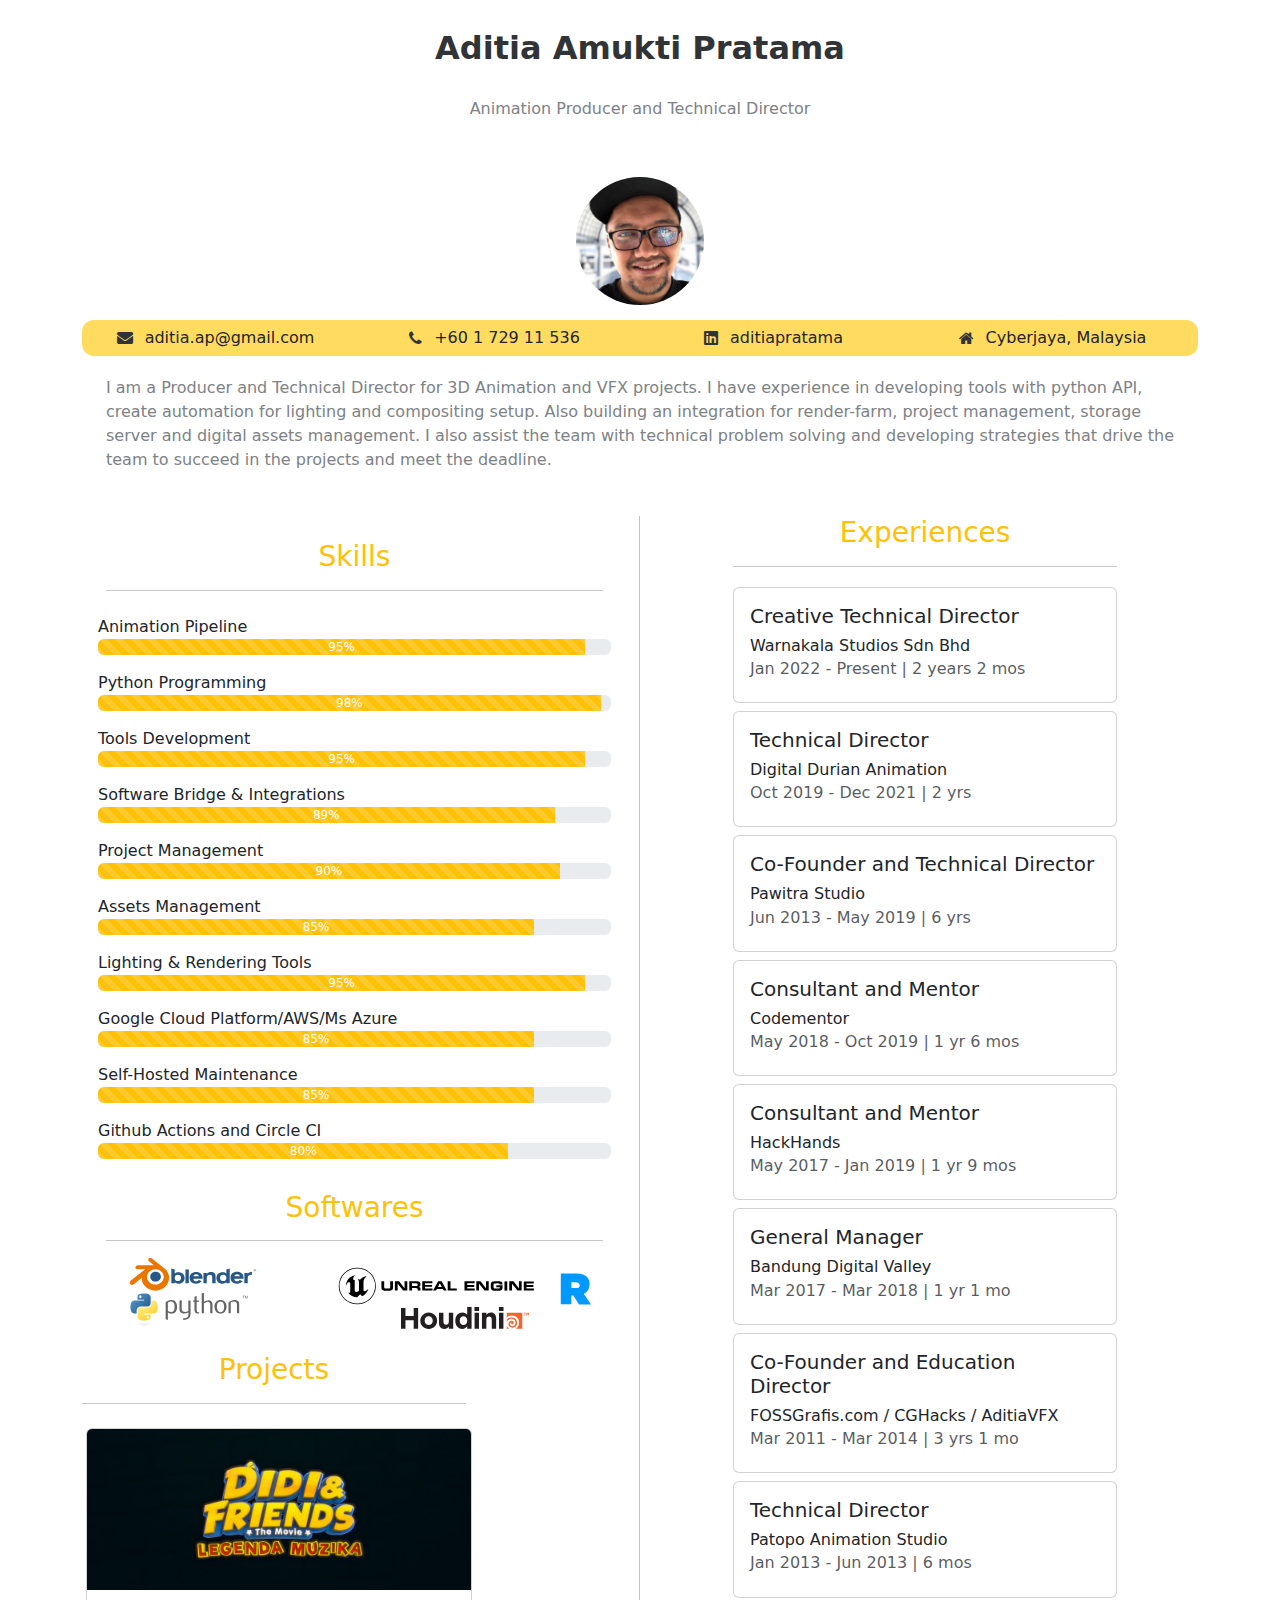
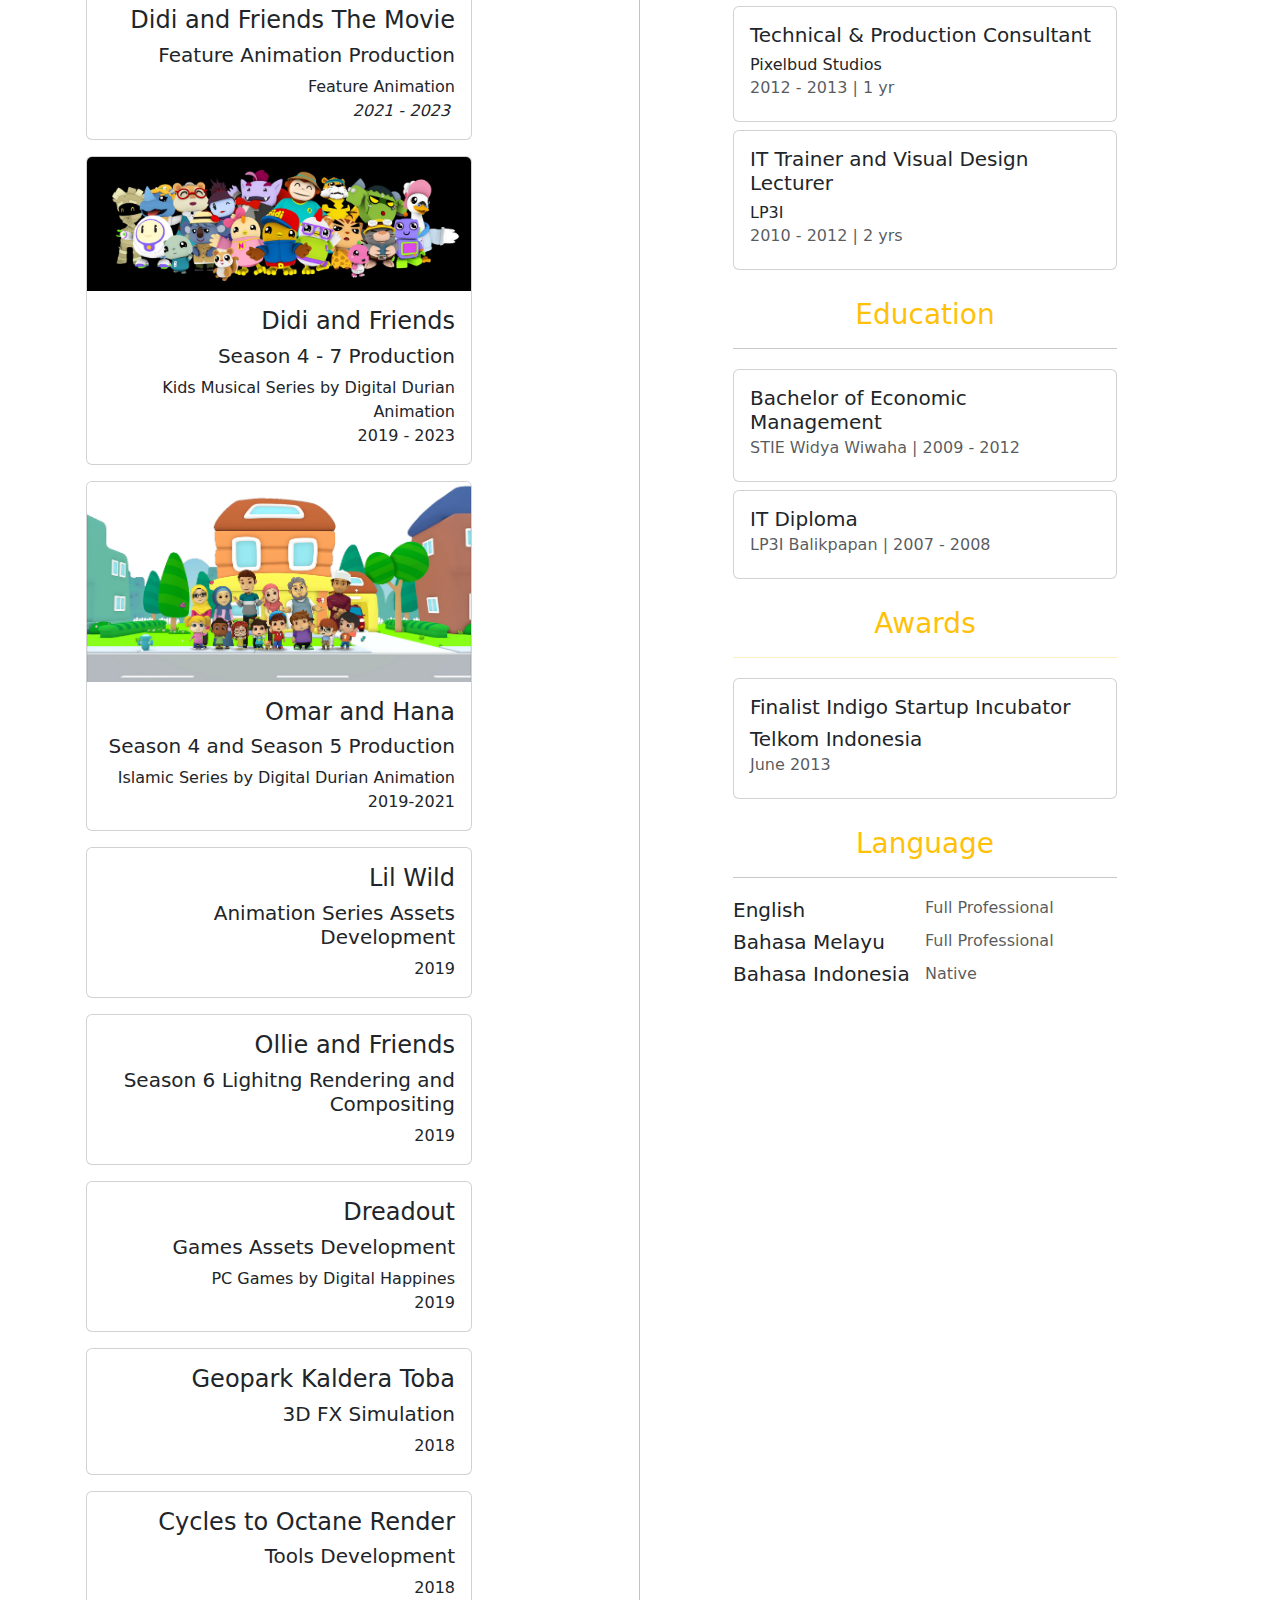
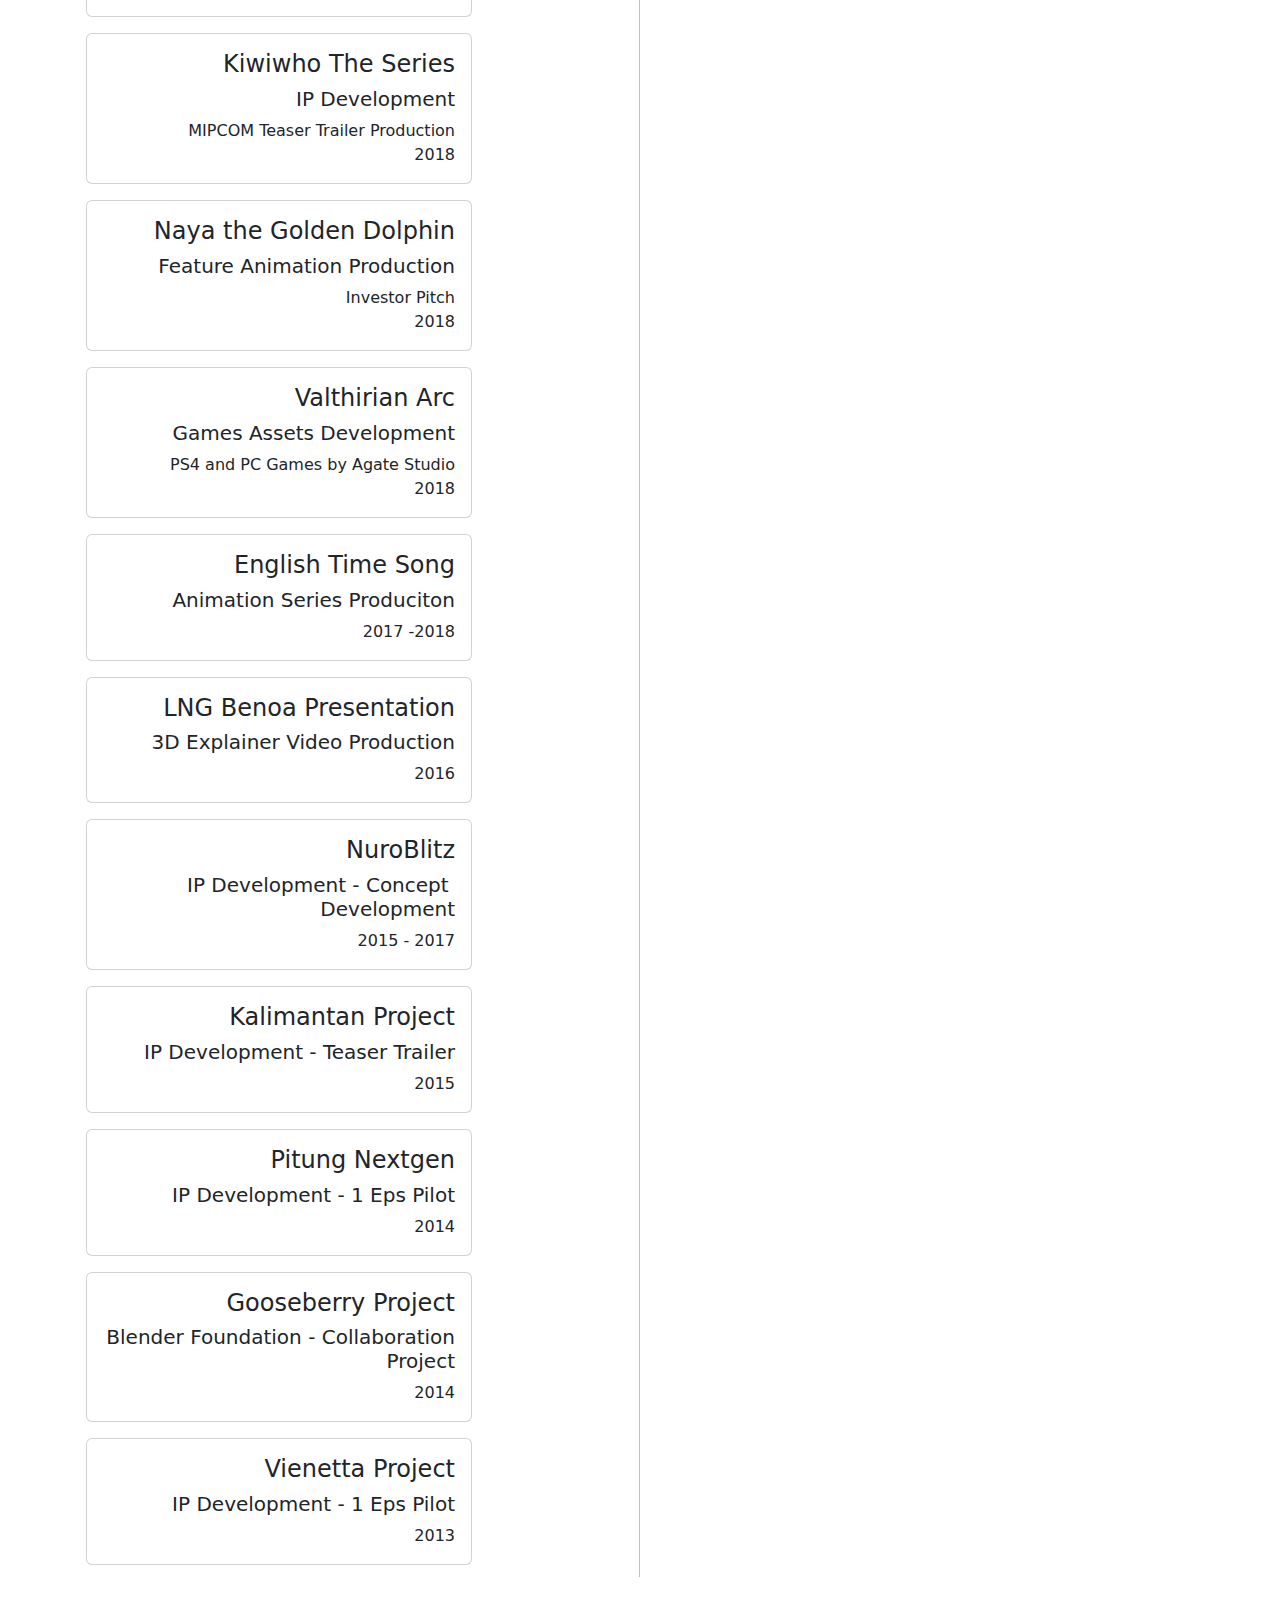
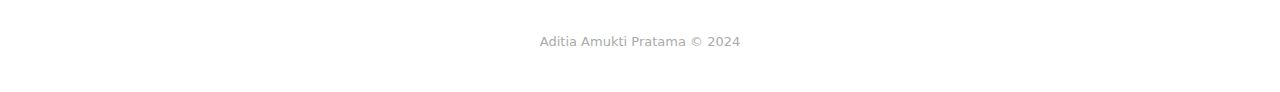
==== index.html @ a0957ac1 "Update layout" ====
<!DOCTYPE html><html data-bs-theme="light" lang="en"><head><meta charset="utf-8"><meta name="viewport" content="width=device-width, initial-scale=1.0, shrink-to-fit=no"><title>Aditia A. Pratama Online Resume 2024</title><meta name="description" content="As a seasoned Producer and Technical Director specializing in 3D Animation and VFX projects, I excel in Python API tool development, automation for lighting and compositing setups, and integrating render-farms, project management systems, storage servers, and digital assets management. With a knack for problem-solving and strategic development, I drive teams to success, ensuring projects meet deadlines and exceed expectations.">
			<script type="application/ld+json">{"@context":"http://schema.org","@type":"WebSite","name":"Aditia A. Pratama Online Resume 2024","url":"https://aditiapratama.github.io"}</script><link rel="stylesheet" href="https://cdn.jsdelivr.net/npm/bootstrap@5.3.2/dist/css/bootstrap.min.css"><link rel="stylesheet" href="https://use.fontawesome.com/releases/v5.12.0/css/all.css"><link rel="stylesheet" href="https://cdnjs.cloudflare.com/ajax/libs/font-awesome/4.7.0/css/font-awesome.min.css"><link rel="stylesheet" href="/assets/fonts/fontawesome5-overrides.min.css"><link rel="stylesheet" href="/assets/css/styles.min.css"></head><body style="border-right-width: 4px;border-right-color: rgb(180,180,180);"><section class="highlight-clean" style="padding: 24px 0;"><div class="container d-flex flex-column"><div class="intro"><h2 class="text-center">Aditia Amukti Pratama</h2><p class="text-center">Animation Producer and Technical Director</p></div><div style="border-radius: 0;"><div class="row g-0 justify-content-center align-items-center" style="padding: 0;"><div class="col d-flex d-lg-flex justify-content-center justify-content-sm-center justify-content-md-center justify-content-lg-center justify-content-xl-center align-items-xl-center" style="transform: scale(1);"><img class="d-lg-flex" src="/assets/img/prof_pict.jpg" style="transform: scale(1);height: 128px;margin: 15px;border-radius: 88px;"></div></div></div><div style="border-radius: 0;"><div class="row d-flex flex-column justify-content-center align-items-center m-auto flex-sm-column flex-md-row flex-lg-row flex-xl-row flex-xxl-row" style="background: rgba(255,211,56,0.8);border-radius: 12px;"><div class="col d-flex justify-content-end align-items-center flex-md-column justify-content-md-center align-items-md-center flex-lg-row flex-xl-row flex-xxl-row" style="border-radius: -0;"><i class="fas fa-envelope d-lg-flex align-items-lg-center"></i><a class="btn btn-primary d-flex align-items-start" role="button" style="color: var(--bs-gray-900);background: rgba(255,255,255,0);border-style: none;" href="mailto:aditia.ap@gmail.com" target="_blank">aditia.ap@gmail.com</a></div><div class="col d-flex d-lg-flex d-xl-flex justify-content-end align-items-center flex-md-column justify-content-md-center align-items-md-center flex-lg-row justify-content-lg-center flex-xl-row justify-content-xl-center align-items-xl-center flex-xxl-row" style="border-radius: -0;"><i class="fa fa-phone d-lg-flex align-items-lg-center"></i><a class="btn btn-primary d-xl-flex" role="button" style="color: var(--bs-gray-900);background: rgba(255,255,255,0);border-style: none;" href="https:// wa.link/ioxpgm" target="_blank">+60 1 729 11 536</a></div><div class="col text-start d-flex d-lg-flex d-xl-flex justify-content-end align-items-center flex-md-column justify-content-md-center align-items-md-center flex-lg-row justify-content-lg-center align-items-lg-center flex-xl-row justify-content-xl-center align-items-xl-center flex-xxl-row" style="border-radius: -0;"><i class="fab fa-linkedin"></i><a class="btn btn-primary" role="button" style="color: var(--bs-gray-900);background: rgba(255,255,255,0);border-style: none;" href="https://www.linkedin.com/in/aditiapratama/" target="_blank">aditiapratama</a></div><div class="col d-flex d-lg-flex justify-content-end align-items-center flex-md-column justify-content-md-center align-items-md-center flex-lg-row justify-content-lg-center flex-xl-row align-items-xl-center flex-xxl-row" style="border-radius: -0;"><i class="fa fa-home d-lg-flex align-items-lg-center"></i><a class="btn btn-primary" role="button" style="color: var(--bs-gray-900);background: rgba(255,255,255,0);border-style: none;" href="https://goo.gl/maps/xSPKSm2R2C9L5JJq9" target="_blank">Cyberjaya, Malaysia</a></div></div></div><div class="d-flex" style="padding: 20px 0;"><div class="row g-0 d-flex"><div class="col d-xl-flex"><p class="text-start" style="margin-bottom: 0px;padding: 0 24px;">I am a Producer and Technical Director for 3D Animation and VFX projects. I have experience in developing tools with python API, create automation for lighting and compositing setup. Also building an integration for render-farm, project management, storage server and digital assets management. I also assist the team with technical problem solving and developing strategies that drive the team to succeed in the projects and meet the deadline.</p></div></div></div></div></section><section><div class="container"><div class="row" style="height: auto;"><div class="col justify-content-xl-center align-items-xl-center" style="border-right: 1px solid rgb(194,194,194) ;"><div><div style="padding: 24px;padding-bottom: 0px;"><h3 class="d-xl-flex justify-content-xl-center" style="color: #ffc107;">Skills</h3><hr></div><ul class="list-group"><li class="list-group-item" style="border-width: 0;"><span>Animation Pipeline</span><div class="progress">
			<div class="progress-bar bg-warning progress-bar-striped" aria-valuenow="95" aria-valuemin="0" aria-valuemax="100" style="width: 95%;">95%</div>
		</div></li><li class="list-group-item" style="border-width: 0px;"><span>Python Programming</span><div class="progress">
			<div class="progress-bar bg-warning progress-bar-striped" aria-valuenow="98" aria-valuemin="0" aria-valuemax="100" style="width: 98%;">98%</div>
		</div></li><li class="list-group-item" style="border-width: 0px;"><span>Tools Development</span><div class="progress">
			<div class="progress-bar bg-warning progress-bar-striped" aria-valuenow="95" aria-valuemin="0" aria-valuemax="100" style="width: 95%;">95%</div>
		</div></li><li class="list-group-item" style="border-width: 0px;"><span>Software Bridge &amp; Integrations</span><div class="progress">
			<div class="progress-bar bg-warning progress-bar-striped" aria-valuenow="89" aria-valuemin="0" aria-valuemax="100" style="width: 89%;">89%</div>
		</div></li><li class="list-group-item" style="border-width: 0px;"><span>Project Management</span><div class="progress">
			<div class="progress-bar bg-warning progress-bar-striped" aria-valuenow="90" aria-valuemin="0" aria-valuemax="100" style="width: 90%;">90%</div>
		</div></li><li class="list-group-item" style="border-width: 0px;"><span>Assets Management</span><div class="progress">
			<div class="progress-bar bg-warning progress-bar-striped" aria-valuenow="85" aria-valuemin="0" aria-valuemax="100" style="width: 85%;">85%</div>
		</div></li><li class="list-group-item" style="border-width: 0px;"><span>Lighting &amp; Rendering Tools</span><div class="progress">
			<div class="progress-bar bg-warning progress-bar-striped" aria-valuenow="95" aria-valuemin="0" aria-valuemax="100" style="width: 95%;">95%</div>
		</div></li><li class="list-group-item" style="border-width: 0px;"><span>Google Cloud Platform/AWS/Ms Azure&nbsp;</span><div class="progress">
			<div class="progress-bar bg-warning progress-bar-striped" aria-valuenow="85" aria-valuemin="0" aria-valuemax="100" style="width: 85%;">85%</div>
		</div></li><li class="list-group-item" style="border-width: 0px;"><span>Self-Hosted Maintenance</span><div class="progress">
			<div class="progress-bar bg-warning progress-bar-striped" aria-valuenow="85" aria-valuemin="0" aria-valuemax="100" style="width: 85%;">85%</div>
		</div></li><li class="list-group-item" style="border-width: 0px;"><span>Github Actions and Circle CI</span><div class="progress">
			<div class="progress-bar bg-warning progress-bar-striped" aria-valuenow="80" aria-valuemin="0" aria-valuemax="100" style="width: 80%;">80%</div>
		</div></li></ul></div><div><div style="padding: 24px;padding-bottom: 0px;"><h3 class="d-xl-flex justify-content-xl-center" style="color: #ffc107;">Softwares</h3><hr></div><div class="d-flex justify-content-center align-items-end justify-content-sm-center align-items-sm-end justify-content-md-center align-items-md-end justify-content-lg-center justify-content-xl-center justify-content-xxl-center align-items-xxl-end"><div class="row d-flex d-xxl-flex justify-content-center align-items-start justify-content-sm-center align-items-sm-start justify-content-md-center align-items-md-start justify-content-lg-center align-items-lg-start justify-content-xl-center align-items-xl-start align-items-xxl-start"><div class="col-auto"><img data-bs-toggle="tooltip" data-bss-tooltip="" alt="Blender 3D" title="Blender 3D" style="height: auto;width: 128px;" src="/assets/img/blender_logo.svg"></div><div class="col-auto"><img data-bs-toggle="tooltip" data-bss-tooltip="" src="/assets/img/python-logo-generic.svg" style="width: 128px;height: auto;" alt="Python" title="Python "></div></div><div class="row d-flex d-xxl-flex justify-content-center align-items-end justify-content-md-center align-items-md-end justify-content-lg-center align-items-lg-end justify-content-xl-center align-items-xl-end align-items-xxl-end"><div class="col-auto"><img src="/assets/img/UE_Logo_horizontal_unreal-engine_black.svg" style="height: auto;width: 198px;"></div><div class="col-auto"><img data-bs-toggle="tooltip" data-bss-tooltip="" src="/assets/img/renderman_logo.svg" style="width: 32px;height: auto;" alt="Pixar Renderman" title="Pixar Renderman"></div><div class="col-auto"><img data-bs-toggle="tooltip" data-bss-tooltip="" src="/assets/img/Houdini_black_color.svg" style="width: 128px;height: auto;" alt="SideFX Houdini" title="SideFX Houdini" width="128" height="22"></div></div></div></div><div style="width: 384px;margin-top: 24px;"><h3 class="d-xl-flex justify-content-xl-center" style="color: #ffc107;">Projects</h3><hr></div><div class="d-flex align-items-xl-center" style="width: 384px;margin: 4px;"><div class="row g-0 d-flex"><div class="col d-flex flex-column"><div class="card-group" style="margin-top: 8px;margin-bottom: 8px;"><div class="card"><img class="card-img-top w-100 d-block" src="/assets/img/mpv-shot0002.jpg"><div class="card-body" style="width: 384px;"><h4 class="text-end card-title">Didi and Friends The Movie</h4><h5 class="text-end card-title">Feature Animation Production</h5><p class="text-end card-text">Feature Animation<br><em>2021 - 2023&nbsp;</em></p></div></div></div><div class="card-group" style="margin-top: 8px;margin-bottom: 8px;"><div class="card"><img class="card-img-top w-100 d-block" src="/assets/img/Didi-Parnership-04-1980x695.jpg"><div class="card-body" style="width: 384px;"><h4 class="text-end card-title">Didi and Friends</h4><h5 class="text-end card-title">Season 4 - 7 Production</h5><p class="text-end card-text">Kids Musical Series by Digital Durian Animation<br>2019 - 2023</p></div></div></div><div class="card-group" style="margin-top: 8px;margin-bottom: 8px;"><div class="card"><img class="card-img-top w-100 d-block" src="/assets/img/omar_hana.jpg"><div class="card-body" style="width: 384px;"><h4 class="text-end card-title">Omar and Hana</h4><h5 class="text-end card-title">Season 4 and Season 5 Production</h5><p class="text-end card-text">Islamic Series by Digital Durian Animation<br>2019-2021</p></div></div></div><div class="card-group" style="margin-top: 8px;margin-bottom: 8px;"><div class="card"><img class="card-img-top w-100 d-block"><div class="card-body" style="width: 384px;"><h4 class="text-end card-title">Lil Wild</h4><h5 class="text-end card-title">Animation Series Assets Development</h5><p class="text-end card-text">2019</p></div></div></div><div class="card-group" style="margin-top: 8px;margin-bottom: 8px;"><div class="card"><img class="card-img-top w-100 d-block"><div class="card-body" style="width: 384px;"><h4 class="text-end card-title">Ollie and Friends</h4><h5 class="text-end card-title">Season 6 Lighitng Rendering and Compositing</h5><p class="text-end card-text">2019</p></div></div></div><div class="card-group" style="margin-top: 8px;margin-bottom: 8px;"><div class="card"><img class="card-img-top w-100 d-block"><div class="card-body" style="width: 384px;"><h4 class="text-end card-title">Dreadout</h4><h5 class="text-end card-title">Games Assets Development</h5><p class="text-end card-text">PC Games by Digital Happines<br>2019</p></div></div></div><div class="card-group" style="margin-top: 8px;margin-bottom: 8px;"><div class="card"><img class="card-img-top w-100 d-block"><div class="card-body" style="width: 384px;"><h4 class="text-end card-title">Geopark Kaldera Toba</h4><h5 class="text-end card-title">3D FX Simulation</h5><p class="text-end card-text">2018</p></div></div></div><div class="card-group" style="margin-top: 8px;margin-bottom: 8px;"><div class="card"><img class="card-img-top w-100 d-block"><div class="card-body" style="width: 384px;"><h4 class="text-end card-title">Cycles to Octane Render</h4><h5 class="text-end card-title">Tools Development</h5><p class="text-end card-text">2018</p></div></div></div><div class="card-group" style="margin-top: 8px;margin-bottom: 8px;"><div class="card"><img class="card-img-top w-100 d-block"><div class="card-body" style="width: 384px;"><h4 class="text-end card-title">Kiwiwho The Series</h4><h5 class="text-end card-title">IP Development</h5><p class="text-end card-text">MIPCOM Teaser Trailer Production<br>2018</p></div></div></div><div class="card-group" style="margin-top: 8px;margin-bottom: 8px;"><div class="card"><img class="card-img-top w-100 d-block"><div class="card-body" style="width: 384px;"><h4 class="text-end card-title">Naya the Golden Dolphin</h4><h5 class="text-end card-title">Feature Animation Production</h5><p class="text-end card-text">Investor Pitch<br>2018</p></div></div></div><div class="card-group" style="margin-top: 8px;margin-bottom: 8px;"><div class="card"><img class="card-img-top w-100 d-block"><div class="card-body" style="width: 384px;"><h4 class="text-end card-title">Valthirian Arc</h4><h5 class="text-end card-title">Games Assets Development</h5><p class="text-end card-text">PS4 and PC Games by Agate Studio<br>2018</p></div></div></div><div class="card-group" style="margin-top: 8px;margin-bottom: 8px;"><div class="card"><img class="card-img-top w-100 d-block"><div class="card-body" style="width: 384px;"><h4 class="text-end card-title">English Time Song</h4><h5 class="text-end card-title">Animation Series Produciton</h5><p class="text-end card-text">2017 -2018</p></div></div></div><div class="card-group" style="margin-top: 8px;margin-bottom: 8px;"><div class="card"><img class="card-img-top w-100 d-block"><div class="card-body" style="width: 384px;"><h4 class="text-end card-title">LNG Benoa Presentation</h4><h5 class="text-end card-title">3D Explainer Video Production</h5><p class="text-end card-text">2016</p></div></div></div><div class="card-group" style="margin-top: 8px;margin-bottom: 8px;"><div class="card"><img class="card-img-top w-100 d-block"><div class="card-body" style="width: 384px;"><h4 class="text-end card-title">NuroBlitz</h4><h5 class="text-end card-title">IP Development - Concept&nbsp; Development</h5><p class="text-end card-text">2015 - 2017</p></div></div></div><div class="card-group" style="margin-top: 8px;margin-bottom: 8px;"><div class="card"><img class="card-img-top w-100 d-block"><div class="card-body" style="width: 384px;"><h4 class="text-end card-title">Kalimantan Project</h4><h5 class="text-end card-title">IP Development - Teaser Trailer</h5><p class="text-end card-text">2015</p></div></div></div><div class="card-group" style="margin-top: 8px;margin-bottom: 8px;"><div class="card"><img class="card-img-top w-100 d-block"><div class="card-body" style="width: 384px;"><h4 class="text-end card-title">Pitung Nextgen</h4><h5 class="text-end card-title">IP Development - 1 Eps Pilot</h5><p class="text-end card-text">2014</p></div></div></div><div class="card-group" style="margin-top: 8px;margin-bottom: 8px;"><div class="card"><img class="card-img-top w-100 d-block"><div class="card-body" style="width: 384px;"><h4 class="text-end card-title">Gooseberry Project</h4><h5 class="text-end card-title">Blender Foundation - Collaboration Project</h5><p class="text-end card-text">2014</p></div></div></div><div class="card-group" style="margin-top: 8px;margin-bottom: 8px;"><div class="card"><img class="card-img-top w-100 d-block"><div class="card-body" style="width: 384px;"><h4 class="text-end card-title">Vienetta Project</h4><h5 class="text-end card-title">IP Development - 1 Eps Pilot</h5><p class="text-end card-text">2013</p></div></div></div></div></div></div></div><div class="col-md-6 d-flex flex-column align-self-start justify-content-xl-center align-items-xl-center"><div style="width: 384px;"><h3 class="d-xl-flex justify-content-xl-center" style="color: #ffc107;">Experiences</h3><hr></div><div class="d-flex justify-content-xl-center align-items-xl-center" style="width: 384px;padding: 0px;margin: 4px;"><div class="card d-xl-flex" style="width: 384px;"><div class="card-body"><h5 class="card-title">Creative Technical Director</h5><h6 class="card-title">Warnakala Studios Sdn Bhd</h6><h6 class="text-muted card-subtitle mb-2">Jan 2022 - Present | 2 years 2 mos</h6></div></div></div><div class="d-flex justify-content-xl-center align-items-xl-center" style="width: 384px;padding: 0px;margin: 4px;"><div class="card d-xl-flex" style="width: 384px;"><div class="card-body"><h5 class="card-title">Technical Director</h5><h6 class="card-title">Digital Durian Animation</h6><h6 class="text-muted card-subtitle mb-2">Oct 2019 - Dec 2021 | 2 yrs</h6></div></div></div><div class="d-flex justify-content-xl-center align-items-xl-center" style="width: 384px;padding: 0px;margin: 4px;"><div class="card d-xl-flex" style="width: 384px;"><div class="card-body"><h5 class="card-title">Co-Founder and Technical Director</h5><h6 class="card-title">Pawitra Studio</h6><h6 class="text-muted card-subtitle mb-2">Jun 2013 - May 2019 | 6 yrs</h6></div></div></div><div class="d-flex justify-content-xl-center align-items-xl-center" style="width: 384px;padding: 0px;margin: 4px;"><div class="card d-xl-flex" style="width: 384px;"><div class="card-body"><h5 class="card-title">Consultant and Mentor</h5><h6 class="card-title">Codementor</h6><h6 class="text-muted card-subtitle mb-2">May 2018 - Oct 2019 | 1 yr 6 mos</h6></div></div></div><div class="d-flex justify-content-xl-center align-items-xl-center" style="width: 384px;padding: 0px;margin: 4px;"><div class="card d-xl-flex" style="width: 384px;"><div class="card-body"><h5 class="card-title">Consultant and Mentor</h5><h6 class="card-title">HackHands</h6><h6 class="text-muted card-subtitle mb-2">May 2017 - Jan 2019 | 1 yr 9 mos</h6></div></div></div><div class="d-flex justify-content-xl-center align-items-xl-center" style="width: 384px;padding: 0px;margin: 4px;"><div class="card d-xl-flex" style="width: 384px;"><div class="card-body"><h5 class="card-title">General Manager</h5><h6 class="card-title">Bandung Digital Valley</h6><h6 class="text-muted card-subtitle mb-2">Mar 2017 - Mar 2018 | 1 yr 1 mo</h6></div></div></div><div class="d-flex justify-content-xl-center align-items-xl-center" style="width: 384px;padding: 0px;margin: 4px;"><div class="card d-xl-flex" style="width: 384px;"><div class="card-body"><h5 class="card-title">Co-Founder and Education Director</h5><h6 class="card-title">FOSSGrafis.com / CGHacks / AditiaVFX</h6><h6 class="text-muted card-subtitle mb-2">Mar 2011 - Mar 2014 | 3 yrs 1 mo</h6></div></div></div><div class="d-flex justify-content-xl-center align-items-xl-center" style="width: 384px;padding: 0px;margin: 4px;"><div class="card d-xl-flex" style="width: 384px;"><div class="card-body"><h5 class="card-title">Technical Director</h5><h6 class="card-title">Patopo Animation Studio</h6><h6 class="text-muted card-subtitle mb-2">Jan 2013 - Jun 2013 | 6 mos</h6></div></div></div><div class="d-flex justify-content-xl-center align-items-xl-center" style="width: 384px;padding: 0px;margin: 4px;"><div class="card d-xl-flex" style="width: 384px;"><div class="card-body"><h5 class="card-title">Technical &amp; Production Consultant</h5><h6 class="card-title">Pixelbud Studios</h6><h6 class="text-muted card-subtitle mb-2">2012 - 2013 | 1 yr</h6></div></div></div><div class="d-flex justify-content-xl-center align-items-xl-center" style="width: 384px;padding: 0px;margin: 4px;"><div class="card d-xl-flex" style="width: 384px;"><div class="card-body"><h5 class="card-title">IT Trainer and Visual Design Lecturer</h5><h6 class="card-title">LP3I</h6><h6 class="text-muted card-subtitle mb-2">2010 - 2012 | 2 yrs</h6></div></div></div><div style="width: 384px;margin-top: 24px;"><h3 class="d-xl-flex justify-content-xl-center" style="color: #ffc107;">Education</h3><hr></div><div class="d-flex justify-content-xl-center align-items-xl-center" style="width: 384px;padding: 0px;margin: 4px;"><div class="card d-xl-flex" style="width: 384px;"><div class="card-body"><h5 class="card-title">Bachelor of Economic Management</h5><h6 class="text-muted card-subtitle mb-2">STIE Widya Wiwaha | 2009 - 2012</h6></div></div></div><div class="d-flex justify-content-xl-center align-items-xl-center" style="width: 384px;padding: 0px;margin: 4px;"><div class="card d-xl-flex" style="width: 384px;"><div class="card-body"><h5 class="card-title">IT Diploma</h5><h6 class="text-muted card-subtitle mb-2">LP3I Balikpapan | 2007 - 2008</h6></div></div></div><div style="width: 384px;margin-top: 24px;color: var(--bs-warning);"><h3 class="d-xl-flex justify-content-xl-center" style="color: var(--bs-warning);">Awards</h3><hr></div><div class="d-flex justify-content-xl-center align-items-xl-center" style="width: 384px;padding: 0px;margin: 4px;"><div class="card d-xl-flex" style="width: 384px;"><div class="card-body"><h5 class="card-title">Finalist Indigo Startup Incubator</h5><h5 class="card-title">Telkom Indonesia</h5><h6 class="text-muted card-subtitle mb-2">June 2013</h6></div></div></div><div style="width: 384px;margin-top: 24px;"><h3 class="d-xl-flex justify-content-xl-center" style="color: var(--bs-warning);">Language</h3><hr></div><div class="d-flex justify-content-xl-center align-items-xl-center" style="width: 384px;padding: 0px;margin: 4px;"><div class="col d-flex align-self-start"><div class="vstack d-flex align-self-start"><h5>English</h5><h5>Bahasa Melayu</h5><h5>Bahasa Indonesia</h5></div></div><div class="col d-flex align-self-start"><div class="vstack d-flex align-content-start align-self-start align-items-xl-start"><h6 class="text-muted" style="margin-bottom: 14px;">Full Professional</h6><h6 class="text-muted" style="margin-bottom: 14px;">Full Professional</h6><h6 class="text-muted">Native</h6></div></div></div></div></div></div></section><footer class="footer-basic"><p class="copyright">Aditia Amukti Pratama © 2024</p></footer><script src="https://cdn.jsdelivr.net/npm/bootstrap@5.3.2/dist/js/bootstrap.bundle.min.js"></script><script src="/assets/js/script.min.js"></script></body></html>
---- assets/fonts/fontawesome5-overrides.min.css ----
.fab.fa-bitcoin:before{content:"\f379"}.far.fa-calendar:before,.fas.fa-calendar:before{content:"\f133"}.far.fa-clipboard:before,.fas.fa-clipboard:before{content:"\f328"}.fab.fa-facebook-f:before{content:"\f39e"}.fab.fa-google-plus:before{content:"\f2b3"}.fas.fa-hotel:before{content:"\f594"}.fab.fa-linkedin:before{content:"\f08c"}.fas.fa-reply:before{content:"\f3e5"}.fas.fa-thermometer:before{content:"\f491"}.fab.fa-vimeo:before{content:"\f40a"}.far.fa-window-close:before,.fas.fa-window-close:before{content:"\f410"}.fab.fa-youtube-square:before{content:"\f431"}
---- assets/css/styles.min.css ----
@font-face{font-family:Bitter;src:url(/assets/fonts/Bitter-230e18237b52f81fcae4ccd48498c0c9.woff2) format('woff2');font-weight:400;font-style:normal;font-display:auto;unicode-range:U+0460-052F,U+1C80-1C88,U+20B4,U+2DE0-2DFF,U+A640-A69F,U+FE2E-FE2F}@font-face{font-family:Bitter;src:url(/assets/fonts/Bitter-d9d1c05411acb9ec2c2a5132b59788f7.woff2) format('woff2');font-weight:400;font-style:normal;font-display:auto;unicode-range:U+0301,U+0400-045F,U+0490-0491,U+04B0-04B1,U+2116}@font-face{font-family:Bitter;src:url(/assets/fonts/Bitter-689ef53c978b8abb7488c9228e446f4b.woff2) format('woff2');font-weight:400;font-style:normal;font-display:auto;unicode-range:U+0102-0103,U+0110-0111,U+0128-0129,U+0168-0169,U+01A0-01A1,U+01AF-01B0,U+0300-0301,U+0303-0304,U+0308-0309,U+0323,U+0329,U+1EA0-1EF9,U+20AB}@font-face{font-family:Bitter;src:url(/assets/fonts/Bitter-a82b7b461379d4ed1c1541f513ad6869.woff2) format('woff2');font-weight:400;font-style:normal;font-display:auto;unicode-range:U+0100-02AF,U+0304,U+0308,U+0329,U+1E00-1E9F,U+1EF2-1EFF,U+2020,U+20A0-20AB,U+20AD-20C0,U+2113,U+2C60-2C7F,U+A720-A7FF}@font-face{font-family:Bitter;src:url(/assets/fonts/Bitter-65ee49cc66427d493b3dab23ce78f350.woff2) format('woff2');font-weight:400;font-style:normal;font-display:auto;unicode-range:U+0000-00FF,U+0131,U+0152-0153,U+02BB-02BC,U+02C6,U+02DA,U+02DC,U+0304,U+0308,U+0329,U+2000-206F,U+2074,U+20AC,U+2122,U+2191,U+2193,U+2212,U+2215,U+FEFF,U+FFFD}@font-face{font-family:Bitter;src:url(/assets/fonts/Bitter-230e18237b52f81fcae4ccd48498c0c9.woff2) format('woff2');font-weight:700;font-style:normal;font-display:auto;unicode-range:U+0460-052F,U+1C80-1C88,U+20B4,U+2DE0-2DFF,U+A640-A69F,U+FE2E-FE2F}@font-face{font-family:Bitter;src:url(/assets/fonts/Bitter-d9d1c05411acb9ec2c2a5132b59788f7.woff2) format('woff2');font-weight:700;font-style:normal;font-display:auto;unicode-range:U+0301,U+0400-045F,U+0490-0491,U+04B0-04B1,U+2116}@font-face{font-family:Bitter;src:url(/assets/fonts/Bitter-689ef53c978b8abb7488c9228e446f4b.woff2) format('woff2');font-weight:700;font-style:normal;font-display:auto;unicode-range:U+0102-0103,U+0110-0111,U+0128-0129,U+0168-0169,U+01A0-01A1,U+01AF-01B0,U+0300-0301,U+0303-0304,U+0308-0309,U+0323,U+0329,U+1EA0-1EF9,U+20AB}@font-face{font-family:Bitter;src:url(/assets/fonts/Bitter-a82b7b461379d4ed1c1541f513ad6869.woff2) format('woff2');font-weight:700;font-style:normal;font-display:auto;unicode-range:U+0100-02AF,U+0304,U+0308,U+0329,U+1E00-1E9F,U+1EF2-1EFF,U+2020,U+20A0-20AB,U+20AD-20C0,U+2113,U+2C60-2C7F,U+A720-A7FF}@font-face{font-family:Bitter;src:url(/assets/fonts/Bitter-65ee49cc66427d493b3dab23ce78f350.woff2) format('woff2');font-weight:700;font-style:normal;font-display:auto;unicode-range:U+0000-00FF,U+0131,U+0152-0153,U+02BB-02BC,U+02C6,U+02DA,U+02DC,U+0304,U+0308,U+0329,U+2000-206F,U+2074,U+20AC,U+2122,U+2191,U+2193,U+2212,U+2215,U+FEFF,U+FFFD}:root,[data-bs-theme=light]{--bs-warning:#ffc107;--bs-warning-rgb:255,193,7;--bs-warning-text-emphasis:#664D03;--bs-warning-bg-subtle:#FFF3CD;--bs-warning-border-subtle:#FFE69C}.btn-warning{--bs-btn-color:#000000;--bs-btn-bg:#ffc107;--bs-btn-border-color:#ffc107;--bs-btn-hover-color:#000000;--bs-btn-hover-bg:#FFCA2C;--bs-btn-hover-border-color:#FFC720;--bs-btn-focus-shadow-rgb:38,29,1;--bs-btn-active-color:#000000;--bs-btn-active-bg:#FFCD39;--bs-btn-active-border-color:#FFC720;--bs-btn-disabled-color:#000000;--bs-btn-disabled-bg:#ffc107;--bs-btn-disabled-border-color:#ffc107}.btn-outline-warning{--bs-btn-color:#ffc107;--bs-btn-border-color:#ffc107;--bs-btn-focus-shadow-rgb:255,193,7;--bs-btn-hover-color:#000000;--bs-btn-hover-bg:#ffc107;--bs-btn-hover-border-color:#ffc107;--bs-btn-active-color:#000000;--bs-btn-active-bg:#ffc107;--bs-btn-active-border-color:#ffc107;--bs-btn-disabled-color:#ffc107;--bs-btn-disabled-bg:transparent;--bs-btn-disabled-border-color:#ffc107}.footer-basic{padding:40px 0;background-color:#fff;color:#4b4c4d}.footer-basic ul{padding:0;list-style:none;text-align:center;font-size:18px;line-height:1.6;margin-bottom:0}.footer-basic li{padding:0 10px}.footer-basic ul a{color:inherit;text-decoration:none;opacity:.8}.footer-basic ul a:hover,.highlight-clean .buttons .btn:hover{opacity:1}.footer-basic .social{text-align:center;padding-bottom:25px}.footer-basic .social>a{font-size:24px;width:40px;height:40px;line-height:40px;display:inline-block;text-align:center;border-radius:50%;border:1px solid #ccc;margin:0 8px;color:inherit;opacity:.75}.footer-basic .social>a:hover{opacity:.9}.footer-basic .copyright{margin-top:15px;text-align:center;font-size:13px;color:#aaa;margin-bottom:0}.header-dark{background:url(mountain_bg.jpg) 0 0/cover #444;padding-bottom:80px}.header-dark .navbar{background:0 0;color:#fff;border-radius:0;box-shadow:none;border:none}.header-dark .navbar .navbar-brand{font-weight:700;color:inherit}.header-dark .navbar .navbar-brand:hover{color:#f0f0f0}.header-dark .navbar .navbar-collapse span{margin-top:5px}.header-dark .navbar .navbar-collapse span .login{color:#d9d9d9;margin-right:.5rem;text-decoration:none}.header-dark .navbar .navbar-collapse span .login:hover{color:#fff}.header-dark .navbar .navbar-toggler{border-color:#747474;color:#eee}.header-dark .navbar .navbar-toggler:hover,.header-dark .navbar-toggler:focus{background:0 0}.header-dark .navbar .navbar-collapse,.header-dark .navbar form{border-color:#636363}@media (min-width:992px){.header-dark .navbar.navbar .navbar-nav .nav-link{padding-left:1.2rem;padding-right:1.2rem}}.header-dark .navbar.navbar-dark .navbar-nav .nav-link{color:#d9d9d9}.header-dark .navbar.navbar-dark .navbar-nav .nav-link:focus,.header-dark .navbar.navbar-dark .navbar-nav .nav-link:hover{color:#fcfeff!important;background-color:transparent}.header-dark .navbar .navbar-nav>li>.dropdown-menu{margin-top:-5px;box-shadow:0 4px 8px rgba(0,0,0,.1);background-color:#fff;border-radius:2px}.header-dark .navbar .dropdown-menu .dropdown-item,.header-dark .navbar .dropdown-menu .dropdown-item:focus{line-height:2;font-size:14px;color:#37434d}.header-dark .navbar .dropdown-menu .drodown-item:hover,.header-dark .navbar .dropdown-menu .dropdown-item:focus{background:#ebeff1}.header-dark .navbar .action-button,.header-dark .navbar .action-button:active{background:#208f8f;border-radius:20px;font-size:inherit;color:#fff;box-shadow:none;border:none;text-shadow:none;padding:.5rem .8rem;transition:background-color .25s}.header-dark .navbar .action-button:hover{background:#269d9d}.header-dark .navbar label{color:#ccc}.header-dark .navbar form .search-field{display:inline-block;width:80%;background:0 0;border:none;border-bottom:1px solid transparent;border-radius:0;color:#ccc;box-shadow:none;color:inherit;transition:border-bottom-color .3s}.header-dark .navbar form .search-field:focus{border-bottom:1px solid #ccc}.header-dark .hero{margin-top:60px}.header-dark .hero h1{color:#fff;font-family:Bitter,serif;font-size:40px;margin-top:20px;margin-bottom:80px}@media (min-width:768px){.header-dark{padding-bottom:120px}.header-dark .navbar{padding-top:.75rem;padding-bottom:.75rem}.header-dark .hero{margin-top:20px}.header-dark .hero h1{margin-bottom:50px;line-height:1.5}}.header-dark .hero .ratio iframe{background-color:#666}.highlight-clean{color:#313437;background-color:#fff;padding:50px 0}.highlight-clean p{color:#7d8285}.highlight-clean h2{font-weight:700;margin-bottom:25px;line-height:1.5;padding-top:0;margin-top:0;color:inherit}.highlight-clean .intro{font-size:16px;max-width:500px;margin:0 auto 25px}.highlight-clean .buttons{text-align:center}.highlight-clean .buttons .btn{padding:16px 32px;margin:6px;border:none;background:#ddd;box-shadow:none;text-shadow:none;opacity:.9;text-transform:uppercase;font-weight:700;font-size:13px;letter-spacing:.4px;line-height:1;outline:0}.highlight-clean .buttons .btn:active{transform:translateY(1px)}.highlight-clean .buttons .btn-primary{background-color:#055ada;color:#fff}
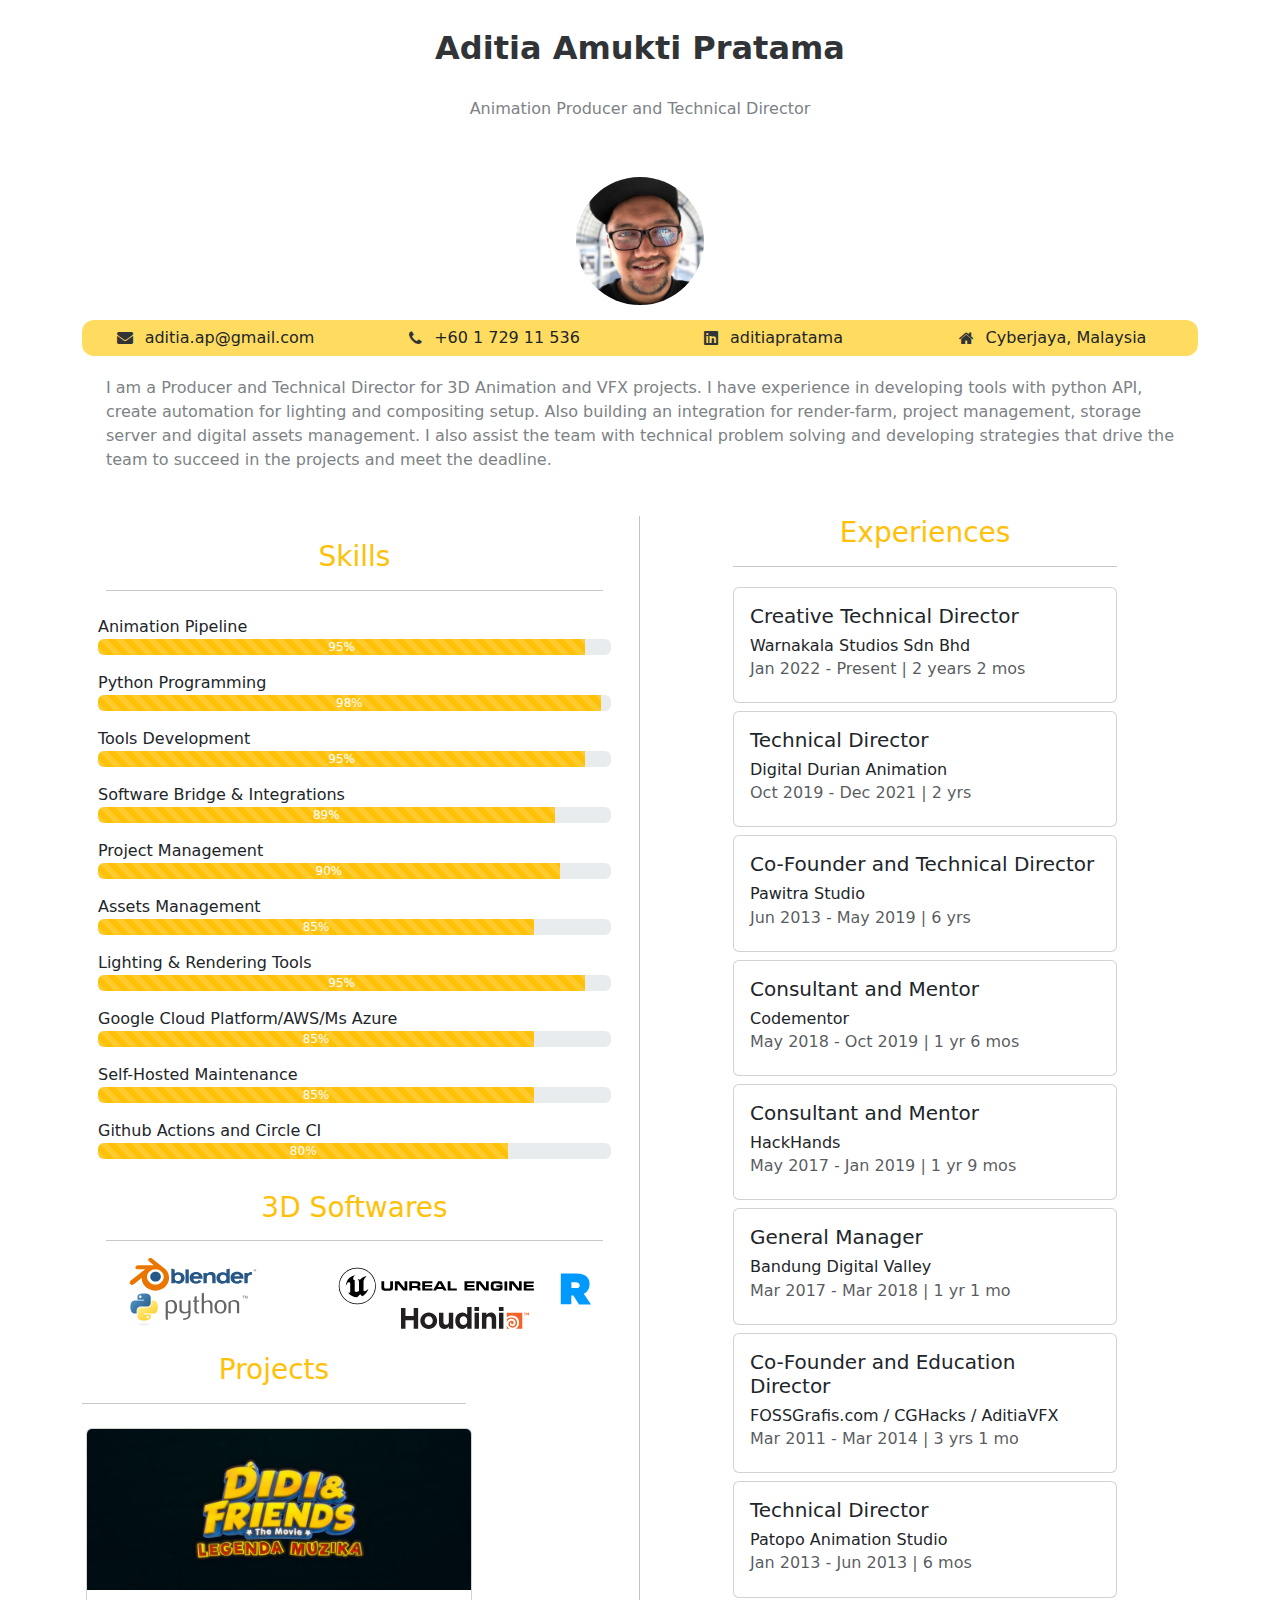
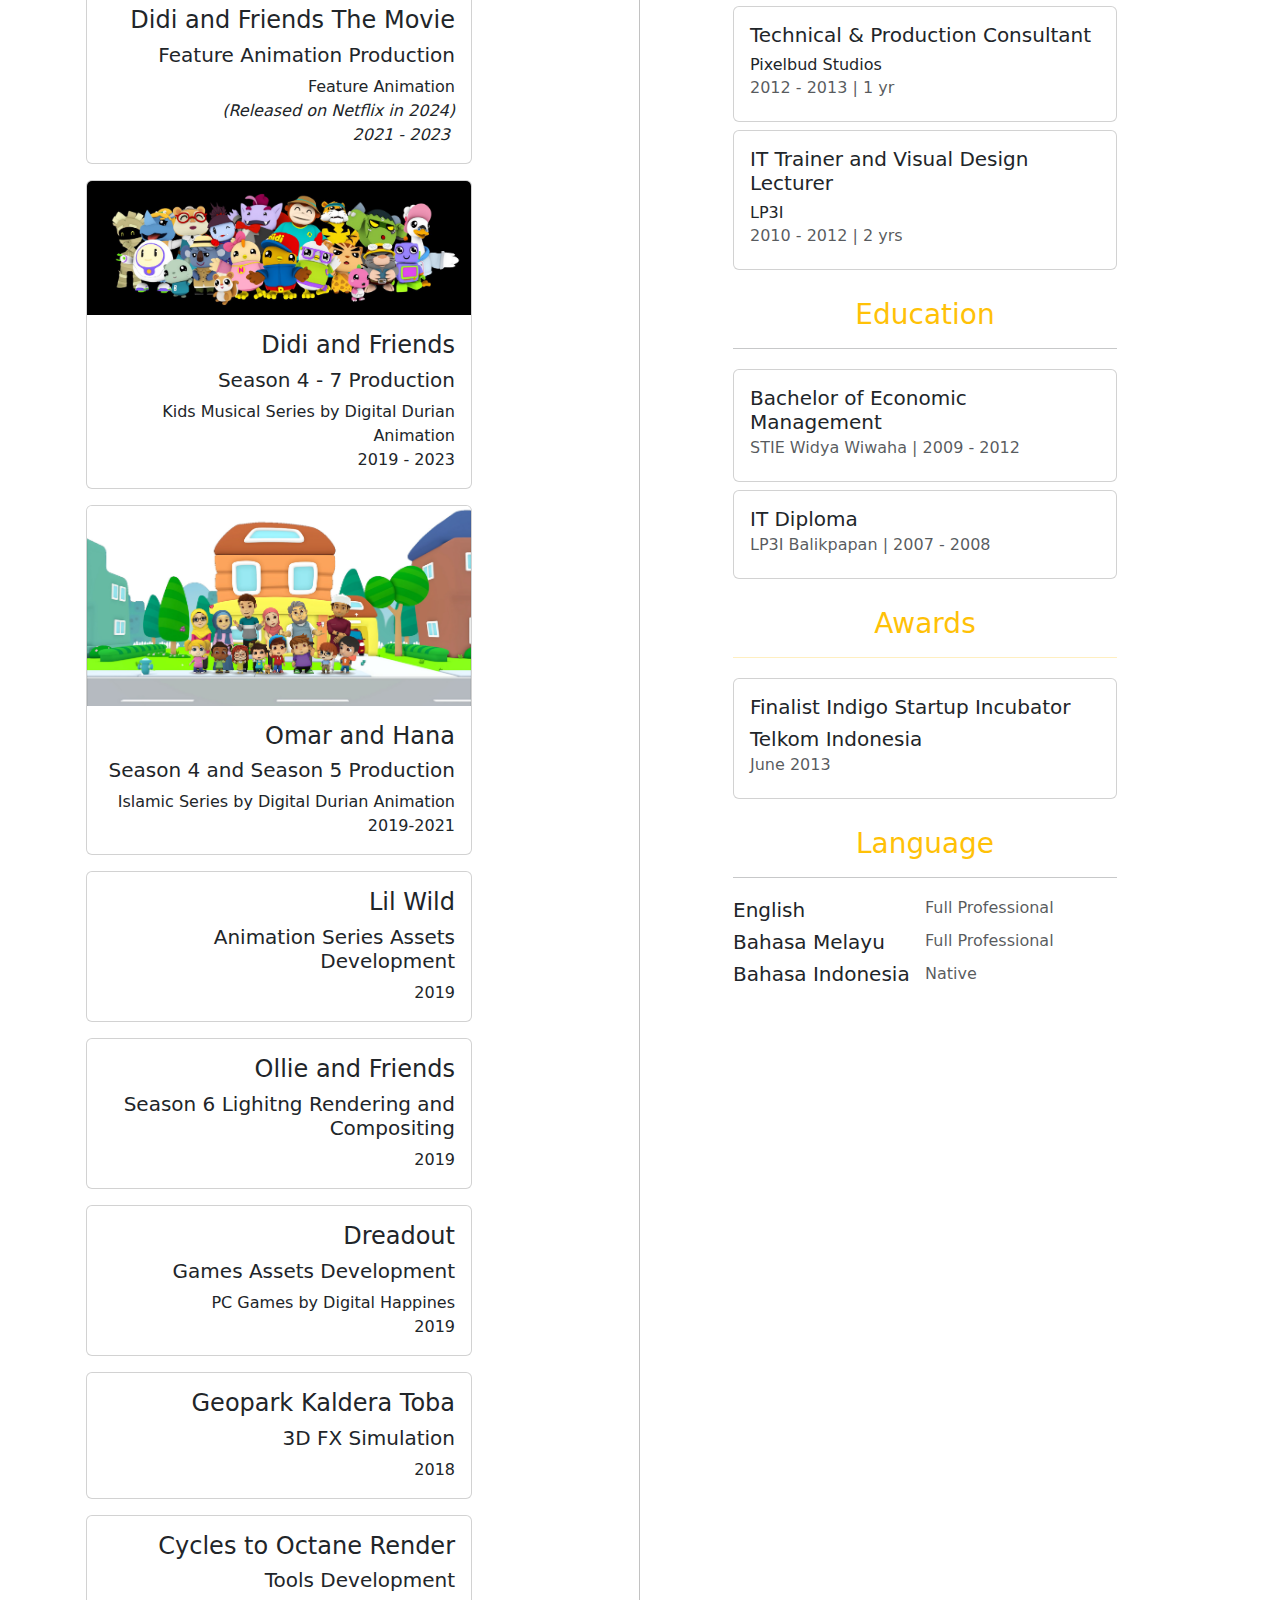
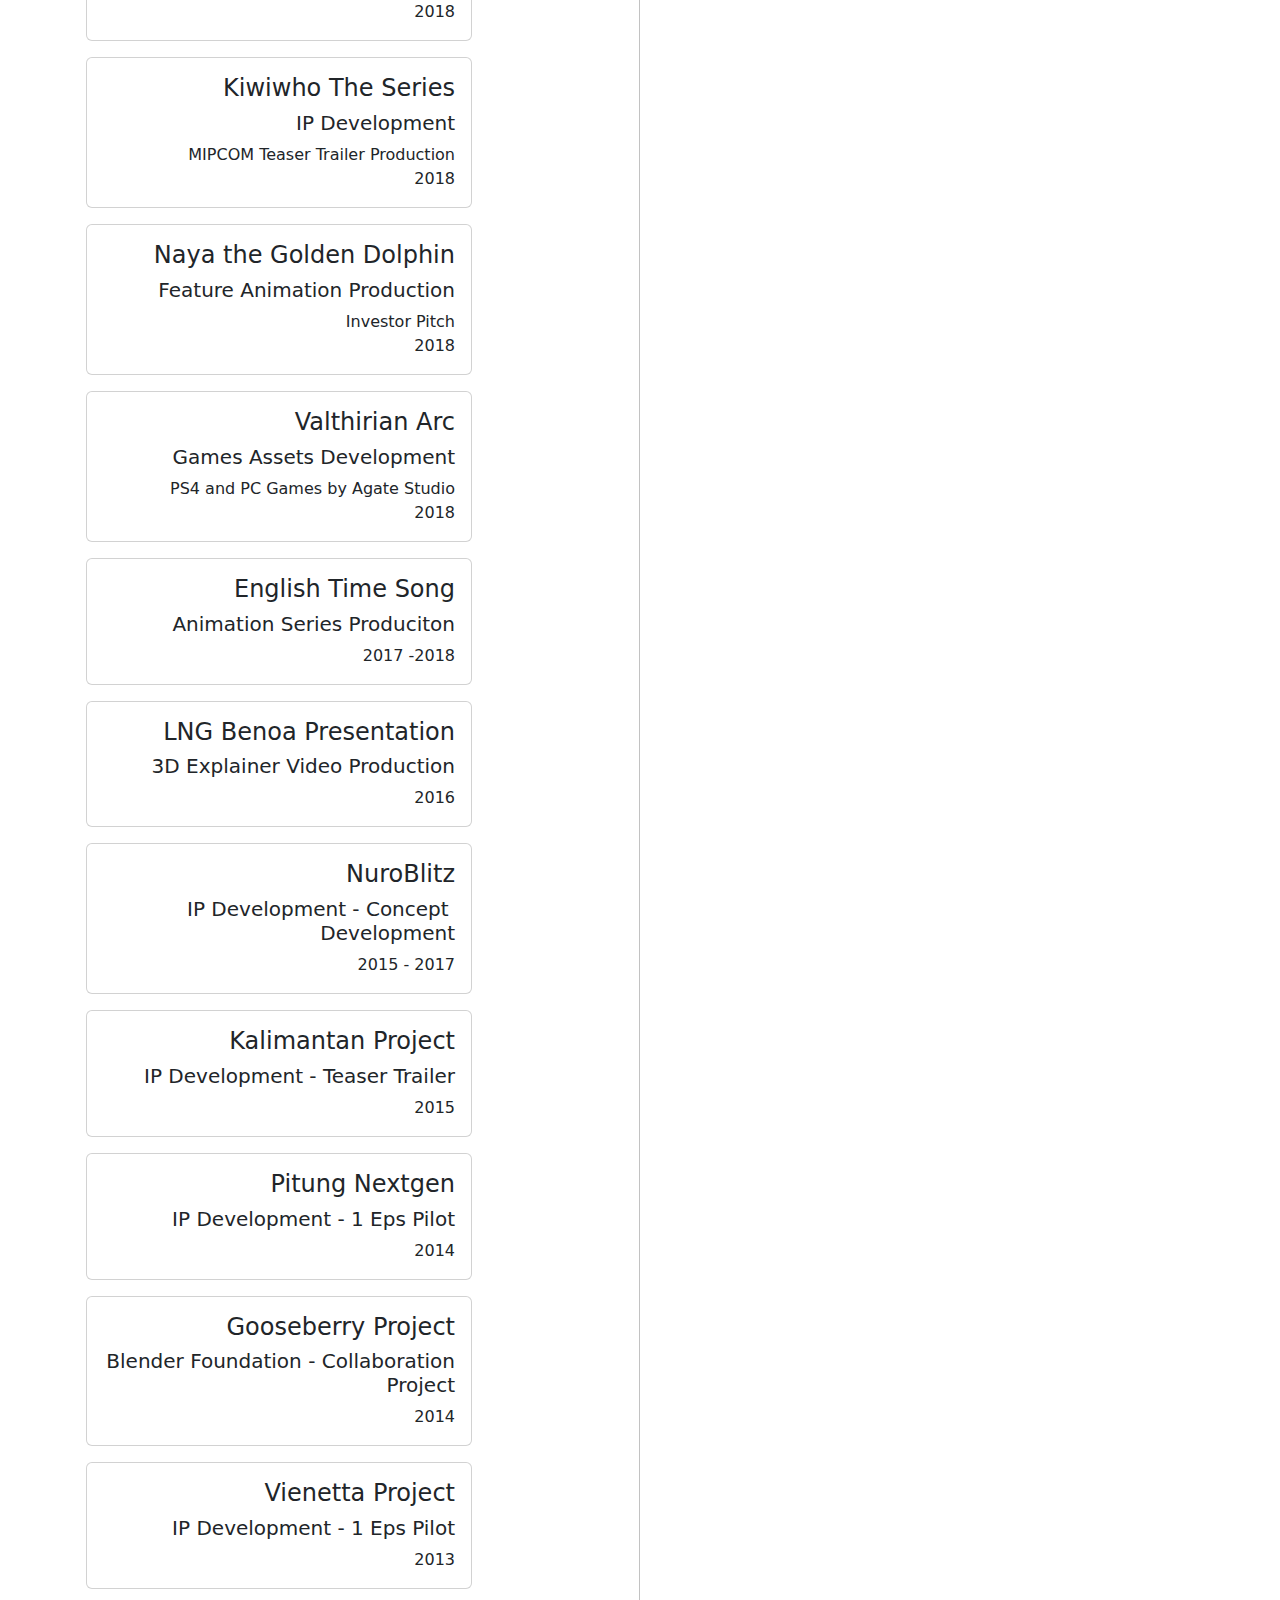
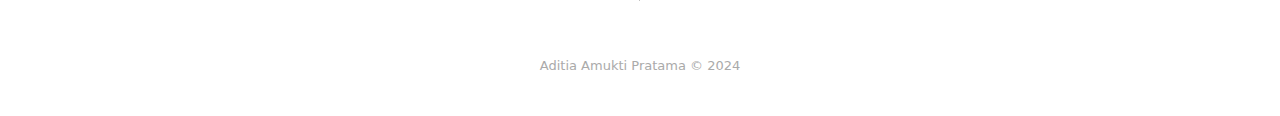
==== commit bfcdaa02: "Update content" ====
--- a/index.html
+++ b/index.html
@@ -19,4 +19,4 @@
 			<div class="progress-bar bg-warning progress-bar-striped" aria-valuenow="85" aria-valuemin="0" aria-valuemax="100" style="width: 85%;">85%</div>
 		</div></li><li class="list-group-item" style="border-width: 0px;"><span>Github Actions and Circle CI</span><div class="progress">
 			<div class="progress-bar bg-warning progress-bar-striped" aria-valuenow="80" aria-valuemin="0" aria-valuemax="100" style="width: 80%;">80%</div>
-		</div></li></ul></div><div><div style="padding: 24px;padding-bottom: 0px;"><h3 class="d-xl-flex justify-content-xl-center" style="color: #ffc107;">Softwares</h3><hr></div><div class="d-flex justify-content-center align-items-end justify-content-sm-center align-items-sm-end justify-content-md-center align-items-md-end justify-content-lg-center justify-content-xl-center justify-content-xxl-center align-items-xxl-end"><div class="row d-flex d-xxl-flex justify-content-center align-items-start justify-content-sm-center align-items-sm-start justify-content-md-center align-items-md-start justify-content-lg-center align-items-lg-start justify-content-xl-center align-items-xl-start align-items-xxl-start"><div class="col-auto"><img data-bs-toggle="tooltip" data-bss-tooltip="" alt="Blender 3D" title="Blender 3D" style="height: auto;width: 128px;" src="/assets/img/blender_logo.svg"></div><div class="col-auto"><img data-bs-toggle="tooltip" data-bss-tooltip="" src="/assets/img/python-logo-generic.svg" style="width: 128px;height: auto;" alt="Python" title="Python "></div></div><div class="row d-flex d-xxl-flex justify-content-center align-items-end justify-content-md-center align-items-md-end justify-content-lg-center align-items-lg-end justify-content-xl-center align-items-xl-end align-items-xxl-end"><div class="col-auto"><img src="/assets/img/UE_Logo_horizontal_unreal-engine_black.svg" style="height: auto;width: 198px;"></div><div class="col-auto"><img data-bs-toggle="tooltip" data-bss-tooltip="" src="/assets/img/renderman_logo.svg" style="width: 32px;height: auto;" alt="Pixar Renderman" title="Pixar Renderman"></div><div class="col-auto"><img data-bs-toggle="tooltip" data-bss-tooltip="" src="/assets/img/Houdini_black_color.svg" style="width: 128px;height: auto;" alt="SideFX Houdini" title="SideFX Houdini" width="128" height="22"></div></div></div></div><div style="width: 384px;margin-top: 24px;"><h3 class="d-xl-flex justify-content-xl-center" style="color: #ffc107;">Projects</h3><hr></div><div class="d-flex align-items-xl-center" style="width: 384px;margin: 4px;"><div class="row g-0 d-flex"><div class="col d-flex flex-column"><div class="card-group" style="margin-top: 8px;margin-bottom: 8px;"><div class="card"><img class="card-img-top w-100 d-block" src="/assets/img/mpv-shot0002.jpg"><div class="card-body" style="width: 384px;"><h4 class="text-end card-title">Didi and Friends The Movie</h4><h5 class="text-end card-title">Feature Animation Production</h5><p class="text-end card-text">Feature Animation<br><em>2021 - 2023&nbsp;</em></p></div></div></div><div class="card-group" style="margin-top: 8px;margin-bottom: 8px;"><div class="card"><img class="card-img-top w-100 d-block" src="/assets/img/Didi-Parnership-04-1980x695.jpg"><div class="card-body" style="width: 384px;"><h4 class="text-end card-title">Didi and Friends</h4><h5 class="text-end card-title">Season 4 - 7 Production</h5><p class="text-end card-text">Kids Musical Series by Digital Durian Animation<br>2019 - 2023</p></div></div></div><div class="card-group" style="margin-top: 8px;margin-bottom: 8px;"><div class="card"><img class="card-img-top w-100 d-block" src="/assets/img/omar_hana.jpg"><div class="card-body" style="width: 384px;"><h4 class="text-end card-title">Omar and Hana</h4><h5 class="text-end card-title">Season 4 and Season 5 Production</h5><p class="text-end card-text">Islamic Series by Digital Durian Animation<br>2019-2021</p></div></div></div><div class="card-group" style="margin-top: 8px;margin-bottom: 8px;"><div class="card"><img class="card-img-top w-100 d-block"><div class="card-body" style="width: 384px;"><h4 class="text-end card-title">Lil Wild</h4><h5 class="text-end card-title">Animation Series Assets Development</h5><p class="text-end card-text">2019</p></div></div></div><div class="card-group" style="margin-top: 8px;margin-bottom: 8px;"><div class="card"><img class="card-img-top w-100 d-block"><div class="card-body" style="width: 384px;"><h4 class="text-end card-title">Ollie and Friends</h4><h5 class="text-end card-title">Season 6 Lighitng Rendering and Compositing</h5><p class="text-end card-text">2019</p></div></div></div><div class="card-group" style="margin-top: 8px;margin-bottom: 8px;"><div class="card"><img class="card-img-top w-100 d-block"><div class="card-body" style="width: 384px;"><h4 class="text-end card-title">Dreadout</h4><h5 class="text-end card-title">Games Assets Development</h5><p class="text-end card-text">PC Games by Digital Happines<br>2019</p></div></div></div><div class="card-group" style="margin-top: 8px;margin-bottom: 8px;"><div class="card"><img class="card-img-top w-100 d-block"><div class="card-body" style="width: 384px;"><h4 class="text-end card-title">Geopark Kaldera Toba</h4><h5 class="text-end card-title">3D FX Simulation</h5><p class="text-end card-text">2018</p></div></div></div><div class="card-group" style="margin-top: 8px;margin-bottom: 8px;"><div class="card"><img class="card-img-top w-100 d-block"><div class="card-body" style="width: 384px;"><h4 class="text-end card-title">Cycles to Octane Render</h4><h5 class="text-end card-title">Tools Development</h5><p class="text-end card-text">2018</p></div></div></div><div class="card-group" style="margin-top: 8px;margin-bottom: 8px;"><div class="card"><img class="card-img-top w-100 d-block"><div class="card-body" style="width: 384px;"><h4 class="text-end card-title">Kiwiwho The Series</h4><h5 class="text-end card-title">IP Development</h5><p class="text-end card-text">MIPCOM Teaser Trailer Production<br>2018</p></div></div></div><div class="card-group" style="margin-top: 8px;margin-bottom: 8px;"><div class="card"><img class="card-img-top w-100 d-block"><div class="card-body" style="width: 384px;"><h4 class="text-end card-title">Naya the Golden Dolphin</h4><h5 class="text-end card-title">Feature Animation Production</h5><p class="text-end card-text">Investor Pitch<br>2018</p></div></div></div><div class="card-group" style="margin-top: 8px;margin-bottom: 8px;"><div class="card"><img class="card-img-top w-100 d-block"><div class="card-body" style="width: 384px;"><h4 class="text-end card-title">Valthirian Arc</h4><h5 class="text-end card-title">Games Assets Development</h5><p class="text-end card-text">PS4 and PC Games by Agate Studio<br>2018</p></div></div></div><div class="card-group" style="margin-top: 8px;margin-bottom: 8px;"><div class="card"><img class="card-img-top w-100 d-block"><div class="card-body" style="width: 384px;"><h4 class="text-end card-title">English Time Song</h4><h5 class="text-end card-title">Animation Series Produciton</h5><p class="text-end card-text">2017 -2018</p></div></div></div><div class="card-group" style="margin-top: 8px;margin-bottom: 8px;"><div class="card"><img class="card-img-top w-100 d-block"><div class="card-body" style="width: 384px;"><h4 class="text-end card-title">LNG Benoa Presentation</h4><h5 class="text-end card-title">3D Explainer Video Production</h5><p class="text-end card-text">2016</p></div></div></div><div class="card-group" style="margin-top: 8px;margin-bottom: 8px;"><div class="card"><img class="card-img-top w-100 d-block"><div class="card-body" style="width: 384px;"><h4 class="text-end card-title">NuroBlitz</h4><h5 class="text-end card-title">IP Development - Concept&nbsp; Development</h5><p class="text-end card-text">2015 - 2017</p></div></div></div><div class="card-group" style="margin-top: 8px;margin-bottom: 8px;"><div class="card"><img class="card-img-top w-100 d-block"><div class="card-body" style="width: 384px;"><h4 class="text-end card-title">Kalimantan Project</h4><h5 class="text-end card-title">IP Development - Teaser Trailer</h5><p class="text-end card-text">2015</p></div></div></div><div class="card-group" style="margin-top: 8px;margin-bottom: 8px;"><div class="card"><img class="card-img-top w-100 d-block"><div class="card-body" style="width: 384px;"><h4 class="text-end card-title">Pitung Nextgen</h4><h5 class="text-end card-title">IP Development - 1 Eps Pilot</h5><p class="text-end card-text">2014</p></div></div></div><div class="card-group" style="margin-top: 8px;margin-bottom: 8px;"><div class="card"><img class="card-img-top w-100 d-block"><div class="card-body" style="width: 384px;"><h4 class="text-end card-title">Gooseberry Project</h4><h5 class="text-end card-title">Blender Foundation - Collaboration Project</h5><p class="text-end card-text">2014</p></div></div></div><div class="card-group" style="margin-top: 8px;margin-bottom: 8px;"><div class="card"><img class="card-img-top w-100 d-block"><div class="card-body" style="width: 384px;"><h4 class="text-end card-title">Vienetta Project</h4><h5 class="text-end card-title">IP Development - 1 Eps Pilot</h5><p class="text-end card-text">2013</p></div></div></div></div></div></div></div><div class="col-md-6 d-flex flex-column align-self-start justify-content-xl-center align-items-xl-center"><div style="width: 384px;"><h3 class="d-xl-flex justify-content-xl-center" style="color: #ffc107;">Experiences</h3><hr></div><div class="d-flex justify-content-xl-center align-items-xl-center" style="width: 384px;padding: 0px;margin: 4px;"><div class="card d-xl-flex" style="width: 384px;"><div class="card-body"><h5 class="card-title">Creative Technical Director</h5><h6 class="card-title">Warnakala Studios Sdn Bhd</h6><h6 class="text-muted card-subtitle mb-2">Jan 2022 - Present | 2 years 2 mos</h6></div></div></div><div class="d-flex justify-content-xl-center align-items-xl-center" style="width: 384px;padding: 0px;margin: 4px;"><div class="card d-xl-flex" style="width: 384px;"><div class="card-body"><h5 class="card-title">Technical Director</h5><h6 class="card-title">Digital Durian Animation</h6><h6 class="text-muted card-subtitle mb-2">Oct 2019 - Dec 2021 | 2 yrs</h6></div></div></div><div class="d-flex justify-content-xl-center align-items-xl-center" style="width: 384px;padding: 0px;margin: 4px;"><div class="card d-xl-flex" style="width: 384px;"><div class="card-body"><h5 class="card-title">Co-Founder and Technical Director</h5><h6 class="card-title">Pawitra Studio</h6><h6 class="text-muted card-subtitle mb-2">Jun 2013 - May 2019 | 6 yrs</h6></div></div></div><div class="d-flex justify-content-xl-center align-items-xl-center" style="width: 384px;padding: 0px;margin: 4px;"><div class="card d-xl-flex" style="width: 384px;"><div class="card-body"><h5 class="card-title">Consultant and Mentor</h5><h6 class="card-title">Codementor</h6><h6 class="text-muted card-subtitle mb-2">May 2018 - Oct 2019 | 1 yr 6 mos</h6></div></div></div><div class="d-flex justify-content-xl-center align-items-xl-center" style="width: 384px;padding: 0px;margin: 4px;"><div class="card d-xl-flex" style="width: 384px;"><div class="card-body"><h5 class="card-title">Consultant and Mentor</h5><h6 class="card-title">HackHands</h6><h6 class="text-muted card-subtitle mb-2">May 2017 - Jan 2019 | 1 yr 9 mos</h6></div></div></div><div class="d-flex justify-content-xl-center align-items-xl-center" style="width: 384px;padding: 0px;margin: 4px;"><div class="card d-xl-flex" style="width: 384px;"><div class="card-body"><h5 class="card-title">General Manager</h5><h6 class="card-title">Bandung Digital Valley</h6><h6 class="text-muted card-subtitle mb-2">Mar 2017 - Mar 2018 | 1 yr 1 mo</h6></div></div></div><div class="d-flex justify-content-xl-center align-items-xl-center" style="width: 384px;padding: 0px;margin: 4px;"><div class="card d-xl-flex" style="width: 384px;"><div class="card-body"><h5 class="card-title">Co-Founder and Education Director</h5><h6 class="card-title">FOSSGrafis.com / CGHacks / AditiaVFX</h6><h6 class="text-muted card-subtitle mb-2">Mar 2011 - Mar 2014 | 3 yrs 1 mo</h6></div></div></div><div class="d-flex justify-content-xl-center align-items-xl-center" style="width: 384px;padding: 0px;margin: 4px;"><div class="card d-xl-flex" style="width: 384px;"><div class="card-body"><h5 class="card-title">Technical Director</h5><h6 class="card-title">Patopo Animation Studio</h6><h6 class="text-muted card-subtitle mb-2">Jan 2013 - Jun 2013 | 6 mos</h6></div></div></div><div class="d-flex justify-content-xl-center align-items-xl-center" style="width: 384px;padding: 0px;margin: 4px;"><div class="card d-xl-flex" style="width: 384px;"><div class="card-body"><h5 class="card-title">Technical &amp; Production Consultant</h5><h6 class="card-title">Pixelbud Studios</h6><h6 class="text-muted card-subtitle mb-2">2012 - 2013 | 1 yr</h6></div></div></div><div class="d-flex justify-content-xl-center align-items-xl-center" style="width: 384px;padding: 0px;margin: 4px;"><div class="card d-xl-flex" style="width: 384px;"><div class="card-body"><h5 class="card-title">IT Trainer and Visual Design Lecturer</h5><h6 class="card-title">LP3I</h6><h6 class="text-muted card-subtitle mb-2">2010 - 2012 | 2 yrs</h6></div></div></div><div style="width: 384px;margin-top: 24px;"><h3 class="d-xl-flex justify-content-xl-center" style="color: #ffc107;">Education</h3><hr></div><div class="d-flex justify-content-xl-center align-items-xl-center" style="width: 384px;padding: 0px;margin: 4px;"><div class="card d-xl-flex" style="width: 384px;"><div class="card-body"><h5 class="card-title">Bachelor of Economic Management</h5><h6 class="text-muted card-subtitle mb-2">STIE Widya Wiwaha | 2009 - 2012</h6></div></div></div><div class="d-flex justify-content-xl-center align-items-xl-center" style="width: 384px;padding: 0px;margin: 4px;"><div class="card d-xl-flex" style="width: 384px;"><div class="card-body"><h5 class="card-title">IT Diploma</h5><h6 class="text-muted card-subtitle mb-2">LP3I Balikpapan | 2007 - 2008</h6></div></div></div><div style="width: 384px;margin-top: 24px;color: var(--bs-warning);"><h3 class="d-xl-flex justify-content-xl-center" style="color: var(--bs-warning);">Awards</h3><hr></div><div class="d-flex justify-content-xl-center align-items-xl-center" style="width: 384px;padding: 0px;margin: 4px;"><div class="card d-xl-flex" style="width: 384px;"><div class="card-body"><h5 class="card-title">Finalist Indigo Startup Incubator</h5><h5 class="card-title">Telkom Indonesia</h5><h6 class="text-muted card-subtitle mb-2">June 2013</h6></div></div></div><div style="width: 384px;margin-top: 24px;"><h3 class="d-xl-flex justify-content-xl-center" style="color: var(--bs-warning);">Language</h3><hr></div><div class="d-flex justify-content-xl-center align-items-xl-center" style="width: 384px;padding: 0px;margin: 4px;"><div class="col d-flex align-self-start"><div class="vstack d-flex align-self-start"><h5>English</h5><h5>Bahasa Melayu</h5><h5>Bahasa Indonesia</h5></div></div><div class="col d-flex align-self-start"><div class="vstack d-flex align-content-start align-self-start align-items-xl-start"><h6 class="text-muted" style="margin-bottom: 14px;">Full Professional</h6><h6 class="text-muted" style="margin-bottom: 14px;">Full Professional</h6><h6 class="text-muted">Native</h6></div></div></div></div></div></div></section><footer class="footer-basic"><p class="copyright">Aditia Amukti Pratama © 2024</p></footer><script src="https://cdn.jsdelivr.net/npm/bootstrap@5.3.2/dist/js/bootstrap.bundle.min.js"></script><script src="/assets/js/script.min.js"></script></body></html>+		</div></li></ul></div><div><div style="padding: 24px;padding-bottom: 0px;"><h3 class="d-xl-flex justify-content-xl-center" style="color: #ffc107;">3D Softwares</h3><hr></div><div class="d-flex justify-content-center align-items-end justify-content-sm-center align-items-sm-end justify-content-md-center align-items-md-end justify-content-lg-center justify-content-xl-center justify-content-xxl-center align-items-xxl-end"><div class="row d-flex d-xxl-flex justify-content-center align-items-start justify-content-sm-center align-items-sm-start justify-content-md-center align-items-md-start justify-content-lg-center align-items-lg-start justify-content-xl-center align-items-xl-start align-items-xxl-start"><div class="col-auto"><img data-bs-toggle="tooltip" data-bss-tooltip="" alt="Blender 3D" title="Blender 3D" style="height: auto;width: 128px;" src="/assets/img/blender_logo.svg"></div><div class="col-auto"><img data-bs-toggle="tooltip" data-bss-tooltip="" src="/assets/img/python-logo-generic.svg" style="width: 128px;height: auto;" alt="Python" title="Python "></div></div><div class="row d-flex d-xxl-flex justify-content-center align-items-end justify-content-md-center align-items-md-end justify-content-lg-center align-items-lg-end justify-content-xl-center align-items-xl-end align-items-xxl-end"><div class="col-auto"><img src="/assets/img/UE_Logo_horizontal_unreal-engine_black.svg" style="height: auto;width: 198px;"></div><div class="col-auto"><img data-bs-toggle="tooltip" data-bss-tooltip="" src="/assets/img/renderman_logo.svg" style="width: 32px;height: auto;" alt="Pixar Renderman" title="Pixar Renderman"></div><div class="col-auto"><img data-bs-toggle="tooltip" data-bss-tooltip="" src="/assets/img/Houdini_black_color.svg" style="width: 128px;height: auto;" alt="SideFX Houdini" title="SideFX Houdini" width="128" height="22"></div></div></div></div><div style="width: 384px;margin-top: 24px;"><h3 class="d-xl-flex justify-content-xl-center" style="color: #ffc107;">Projects</h3><hr></div><div class="d-flex align-items-xl-center" style="width: 384px;margin: 4px;"><div class="row g-0 d-flex"><div class="col d-flex flex-column"><div class="card-group" style="margin-top: 8px;margin-bottom: 8px;"><div class="card"><img class="card-img-top w-100 d-block" src="/assets/img/mpv-shot0002.jpg"><div class="card-body" style="width: 384px;"><h4 class="text-end card-title">Didi and Friends The Movie</h4><h5 class="text-end card-title">Feature Animation Production</h5><p class="text-end card-text">Feature Animation<br><em>(Released on Netflix in 2024)</em><br><em>2021 - 2023&nbsp;</em></p></div></div></div><div class="card-group" style="margin-top: 8px;margin-bottom: 8px;"><div class="card"><img class="card-img-top w-100 d-block" src="/assets/img/Didi-Parnership-04-1980x695.jpg"><div class="card-body" style="width: 384px;"><h4 class="text-end card-title">Didi and Friends</h4><h5 class="text-end card-title">Season 4 - 7 Production</h5><p class="text-end card-text">Kids Musical Series by Digital Durian Animation<br>2019 - 2023</p></div></div></div><div class="card-group" style="margin-top: 8px;margin-bottom: 8px;"><div class="card"><img class="card-img-top w-100 d-block" src="/assets/img/omar_hana.jpg"><div class="card-body" style="width: 384px;"><h4 class="text-end card-title">Omar and Hana</h4><h5 class="text-end card-title">Season 4 and Season 5 Production</h5><p class="text-end card-text">Islamic Series by Digital Durian Animation<br>2019-2021</p></div></div></div><div class="card-group" style="margin-top: 8px;margin-bottom: 8px;"><div class="card"><img class="card-img-top w-100 d-block"><div class="card-body" style="width: 384px;"><h4 class="text-end card-title">Lil Wild</h4><h5 class="text-end card-title">Animation Series Assets Development</h5><p class="text-end card-text">2019</p></div></div></div><div class="card-group" style="margin-top: 8px;margin-bottom: 8px;"><div class="card"><img class="card-img-top w-100 d-block"><div class="card-body" style="width: 384px;"><h4 class="text-end card-title">Ollie and Friends</h4><h5 class="text-end card-title">Season 6 Lighitng Rendering and Compositing</h5><p class="text-end card-text">2019</p></div></div></div><div class="card-group" style="margin-top: 8px;margin-bottom: 8px;"><div class="card"><img class="card-img-top w-100 d-block"><div class="card-body" style="width: 384px;"><h4 class="text-end card-title">Dreadout</h4><h5 class="text-end card-title">Games Assets Development</h5><p class="text-end card-text">PC Games by Digital Happines<br>2019</p></div></div></div><div class="card-group" style="margin-top: 8px;margin-bottom: 8px;"><div class="card"><img class="card-img-top w-100 d-block"><div class="card-body" style="width: 384px;"><h4 class="text-end card-title">Geopark Kaldera Toba</h4><h5 class="text-end card-title">3D FX Simulation</h5><p class="text-end card-text">2018</p></div></div></div><div class="card-group" style="margin-top: 8px;margin-bottom: 8px;"><div class="card"><img class="card-img-top w-100 d-block"><div class="card-body" style="width: 384px;"><h4 class="text-end card-title">Cycles to Octane Render</h4><h5 class="text-end card-title">Tools Development</h5><p class="text-end card-text">2018</p></div></div></div><div class="card-group" style="margin-top: 8px;margin-bottom: 8px;"><div class="card"><img class="card-img-top w-100 d-block"><div class="card-body" style="width: 384px;"><h4 class="text-end card-title">Kiwiwho The Series</h4><h5 class="text-end card-title">IP Development</h5><p class="text-end card-text">MIPCOM Teaser Trailer Production<br>2018</p></div></div></div><div class="card-group" style="margin-top: 8px;margin-bottom: 8px;"><div class="card"><img class="card-img-top w-100 d-block"><div class="card-body" style="width: 384px;"><h4 class="text-end card-title">Naya the Golden Dolphin</h4><h5 class="text-end card-title">Feature Animation Production</h5><p class="text-end card-text">Investor Pitch<br>2018</p></div></div></div><div class="card-group" style="margin-top: 8px;margin-bottom: 8px;"><div class="card"><img class="card-img-top w-100 d-block"><div class="card-body" style="width: 384px;"><h4 class="text-end card-title">Valthirian Arc</h4><h5 class="text-end card-title">Games Assets Development</h5><p class="text-end card-text">PS4 and PC Games by Agate Studio<br>2018</p></div></div></div><div class="card-group" style="margin-top: 8px;margin-bottom: 8px;"><div class="card"><img class="card-img-top w-100 d-block"><div class="card-body" style="width: 384px;"><h4 class="text-end card-title">English Time Song</h4><h5 class="text-end card-title">Animation Series Produciton</h5><p class="text-end card-text">2017 -2018</p></div></div></div><div class="card-group" style="margin-top: 8px;margin-bottom: 8px;"><div class="card"><img class="card-img-top w-100 d-block"><div class="card-body" style="width: 384px;"><h4 class="text-end card-title">LNG Benoa Presentation</h4><h5 class="text-end card-title">3D Explainer Video Production</h5><p class="text-end card-text">2016</p></div></div></div><div class="card-group" style="margin-top: 8px;margin-bottom: 8px;"><div class="card"><img class="card-img-top w-100 d-block"><div class="card-body" style="width: 384px;"><h4 class="text-end card-title">NuroBlitz</h4><h5 class="text-end card-title">IP Development - Concept&nbsp; Development</h5><p class="text-end card-text">2015 - 2017</p></div></div></div><div class="card-group" style="margin-top: 8px;margin-bottom: 8px;"><div class="card"><img class="card-img-top w-100 d-block"><div class="card-body" style="width: 384px;"><h4 class="text-end card-title">Kalimantan Project</h4><h5 class="text-end card-title">IP Development - Teaser Trailer</h5><p class="text-end card-text">2015</p></div></div></div><div class="card-group" style="margin-top: 8px;margin-bottom: 8px;"><div class="card"><img class="card-img-top w-100 d-block"><div class="card-body" style="width: 384px;"><h4 class="text-end card-title">Pitung Nextgen</h4><h5 class="text-end card-title">IP Development - 1 Eps Pilot</h5><p class="text-end card-text">2014</p></div></div></div><div class="card-group" style="margin-top: 8px;margin-bottom: 8px;"><div class="card"><img class="card-img-top w-100 d-block"><div class="card-body" style="width: 384px;"><h4 class="text-end card-title">Gooseberry Project</h4><h5 class="text-end card-title">Blender Foundation - Collaboration Project</h5><p class="text-end card-text">2014</p></div></div></div><div class="card-group" style="margin-top: 8px;margin-bottom: 8px;"><div class="card"><img class="card-img-top w-100 d-block"><div class="card-body" style="width: 384px;"><h4 class="text-end card-title">Vienetta Project</h4><h5 class="text-end card-title">IP Development - 1 Eps Pilot</h5><p class="text-end card-text">2013</p></div></div></div></div></div></div></div><div class="col-md-6 d-flex flex-column align-self-start justify-content-xl-center align-items-xl-center"><div style="width: 384px;"><h3 class="d-xl-flex justify-content-xl-center" style="color: #ffc107;">Experiences</h3><hr></div><div class="d-flex justify-content-xl-center align-items-xl-center" style="width: 384px;padding: 0px;margin: 4px;"><div class="card d-xl-flex" style="width: 384px;"><div class="card-body"><h5 class="card-title">Creative Technical Director</h5><h6 class="card-title">Warnakala Studios Sdn Bhd</h6><h6 class="text-muted card-subtitle mb-2">Jan 2022 - Present | 2 years 2 mos</h6></div></div></div><div class="d-flex justify-content-xl-center align-items-xl-center" style="width: 384px;padding: 0px;margin: 4px;"><div class="card d-xl-flex" style="width: 384px;"><div class="card-body"><h5 class="card-title">Technical Director</h5><h6 class="card-title">Digital Durian Animation</h6><h6 class="text-muted card-subtitle mb-2">Oct 2019 - Dec 2021 | 2 yrs</h6></div></div></div><div class="d-flex justify-content-xl-center align-items-xl-center" style="width: 384px;padding: 0px;margin: 4px;"><div class="card d-xl-flex" style="width: 384px;"><div class="card-body"><h5 class="card-title">Co-Founder and Technical Director</h5><h6 class="card-title">Pawitra Studio</h6><h6 class="text-muted card-subtitle mb-2">Jun 2013 - May 2019 | 6 yrs</h6></div></div></div><div class="d-flex justify-content-xl-center align-items-xl-center" style="width: 384px;padding: 0px;margin: 4px;"><div class="card d-xl-flex" style="width: 384px;"><div class="card-body"><h5 class="card-title">Consultant and Mentor</h5><h6 class="card-title">Codementor</h6><h6 class="text-muted card-subtitle mb-2">May 2018 - Oct 2019 | 1 yr 6 mos</h6></div></div></div><div class="d-flex justify-content-xl-center align-items-xl-center" style="width: 384px;padding: 0px;margin: 4px;"><div class="card d-xl-flex" style="width: 384px;"><div class="card-body"><h5 class="card-title">Consultant and Mentor</h5><h6 class="card-title">HackHands</h6><h6 class="text-muted card-subtitle mb-2">May 2017 - Jan 2019 | 1 yr 9 mos</h6></div></div></div><div class="d-flex justify-content-xl-center align-items-xl-center" style="width: 384px;padding: 0px;margin: 4px;"><div class="card d-xl-flex" style="width: 384px;"><div class="card-body"><h5 class="card-title">General Manager</h5><h6 class="card-title">Bandung Digital Valley</h6><h6 class="text-muted card-subtitle mb-2">Mar 2017 - Mar 2018 | 1 yr 1 mo</h6></div></div></div><div class="d-flex justify-content-xl-center align-items-xl-center" style="width: 384px;padding: 0px;margin: 4px;"><div class="card d-xl-flex" style="width: 384px;"><div class="card-body"><h5 class="card-title">Co-Founder and Education Director</h5><h6 class="card-title">FOSSGrafis.com / CGHacks / AditiaVFX</h6><h6 class="text-muted card-subtitle mb-2">Mar 2011 - Mar 2014 | 3 yrs 1 mo</h6></div></div></div><div class="d-flex justify-content-xl-center align-items-xl-center" style="width: 384px;padding: 0px;margin: 4px;"><div class="card d-xl-flex" style="width: 384px;"><div class="card-body"><h5 class="card-title">Technical Director</h5><h6 class="card-title">Patopo Animation Studio</h6><h6 class="text-muted card-subtitle mb-2">Jan 2013 - Jun 2013 | 6 mos</h6></div></div></div><div class="d-flex justify-content-xl-center align-items-xl-center" style="width: 384px;padding: 0px;margin: 4px;"><div class="card d-xl-flex" style="width: 384px;"><div class="card-body"><h5 class="card-title">Technical &amp; Production Consultant</h5><h6 class="card-title">Pixelbud Studios</h6><h6 class="text-muted card-subtitle mb-2">2012 - 2013 | 1 yr</h6></div></div></div><div class="d-flex justify-content-xl-center align-items-xl-center" style="width: 384px;padding: 0px;margin: 4px;"><div class="card d-xl-flex" style="width: 384px;"><div class="card-body"><h5 class="card-title">IT Trainer and Visual Design Lecturer</h5><h6 class="card-title">LP3I</h6><h6 class="text-muted card-subtitle mb-2">2010 - 2012 | 2 yrs</h6></div></div></div><div style="width: 384px;margin-top: 24px;"><h3 class="d-xl-flex justify-content-xl-center" style="color: #ffc107;">Education</h3><hr></div><div class="d-flex justify-content-xl-center align-items-xl-center" style="width: 384px;padding: 0px;margin: 4px;"><div class="card d-xl-flex" style="width: 384px;"><div class="card-body"><h5 class="card-title">Bachelor of Economic Management</h5><h6 class="text-muted card-subtitle mb-2">STIE Widya Wiwaha | 2009 - 2012</h6></div></div></div><div class="d-flex justify-content-xl-center align-items-xl-center" style="width: 384px;padding: 0px;margin: 4px;"><div class="card d-xl-flex" style="width: 384px;"><div class="card-body"><h5 class="card-title">IT Diploma</h5><h6 class="text-muted card-subtitle mb-2">LP3I Balikpapan | 2007 - 2008</h6></div></div></div><div style="width: 384px;margin-top: 24px;color: var(--bs-warning);"><h3 class="d-xl-flex justify-content-xl-center" style="color: var(--bs-warning);">Awards</h3><hr></div><div class="d-flex justify-content-xl-center align-items-xl-center" style="width: 384px;padding: 0px;margin: 4px;"><div class="card d-xl-flex" style="width: 384px;"><div class="card-body"><h5 class="card-title">Finalist Indigo Startup Incubator</h5><h5 class="card-title">Telkom Indonesia</h5><h6 class="text-muted card-subtitle mb-2">June 2013</h6></div></div></div><div style="width: 384px;margin-top: 24px;"><h3 class="d-xl-flex justify-content-xl-center" style="color: var(--bs-warning);">Language</h3><hr></div><div class="d-flex justify-content-xl-center align-items-xl-center" style="width: 384px;padding: 0px;margin: 4px;"><div class="col d-flex align-self-start"><div class="vstack d-flex align-self-start"><h5>English</h5><h5>Bahasa Melayu</h5><h5>Bahasa Indonesia</h5></div></div><div class="col d-flex align-self-start"><div class="vstack d-flex align-content-start align-self-start align-items-xl-start"><h6 class="text-muted" style="margin-bottom: 14px;">Full Professional</h6><h6 class="text-muted" style="margin-bottom: 14px;">Full Professional</h6><h6 class="text-muted">Native</h6></div></div></div></div></div></div></section><footer class="footer-basic"><p class="copyright">Aditia Amukti Pratama © 2024</p></footer><script src="https://cdn.jsdelivr.net/npm/bootstrap@5.3.2/dist/js/bootstrap.bundle.min.js"></script><script src="/assets/js/script.min.js"></script></body></html>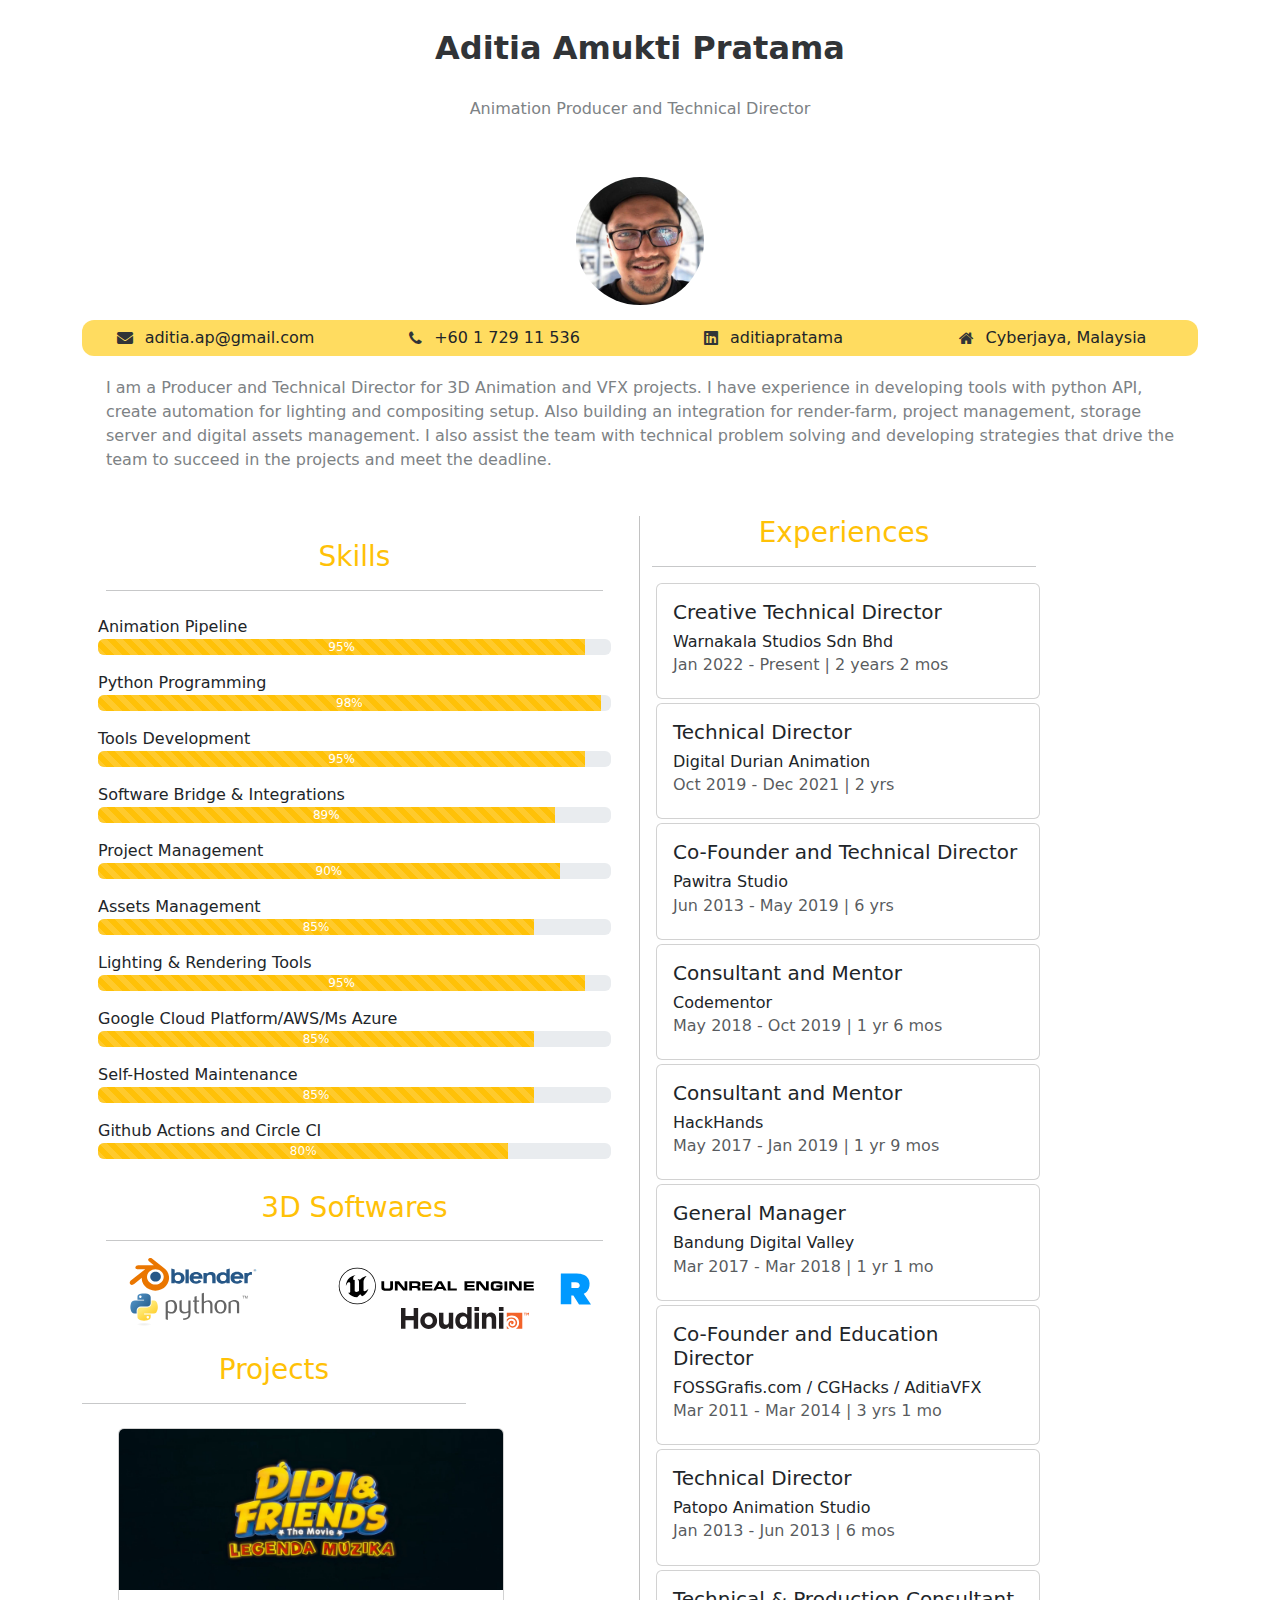
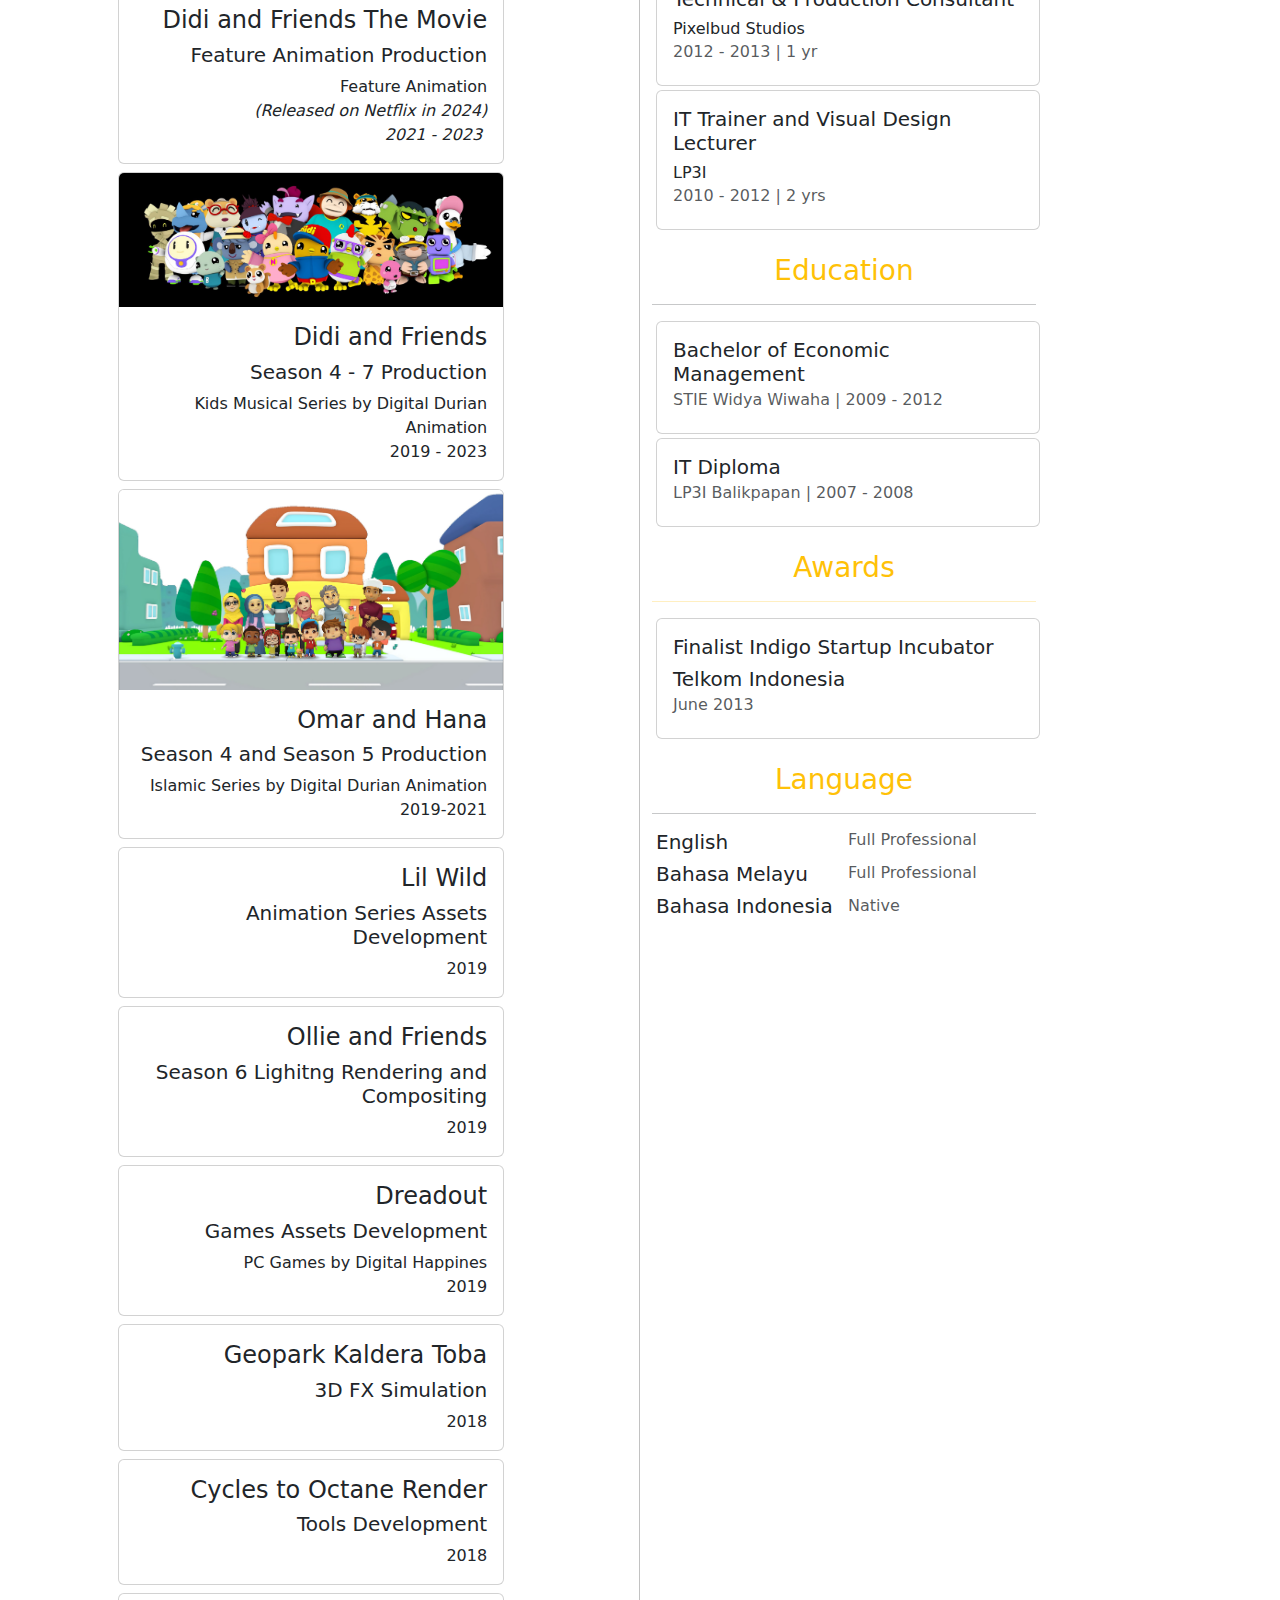
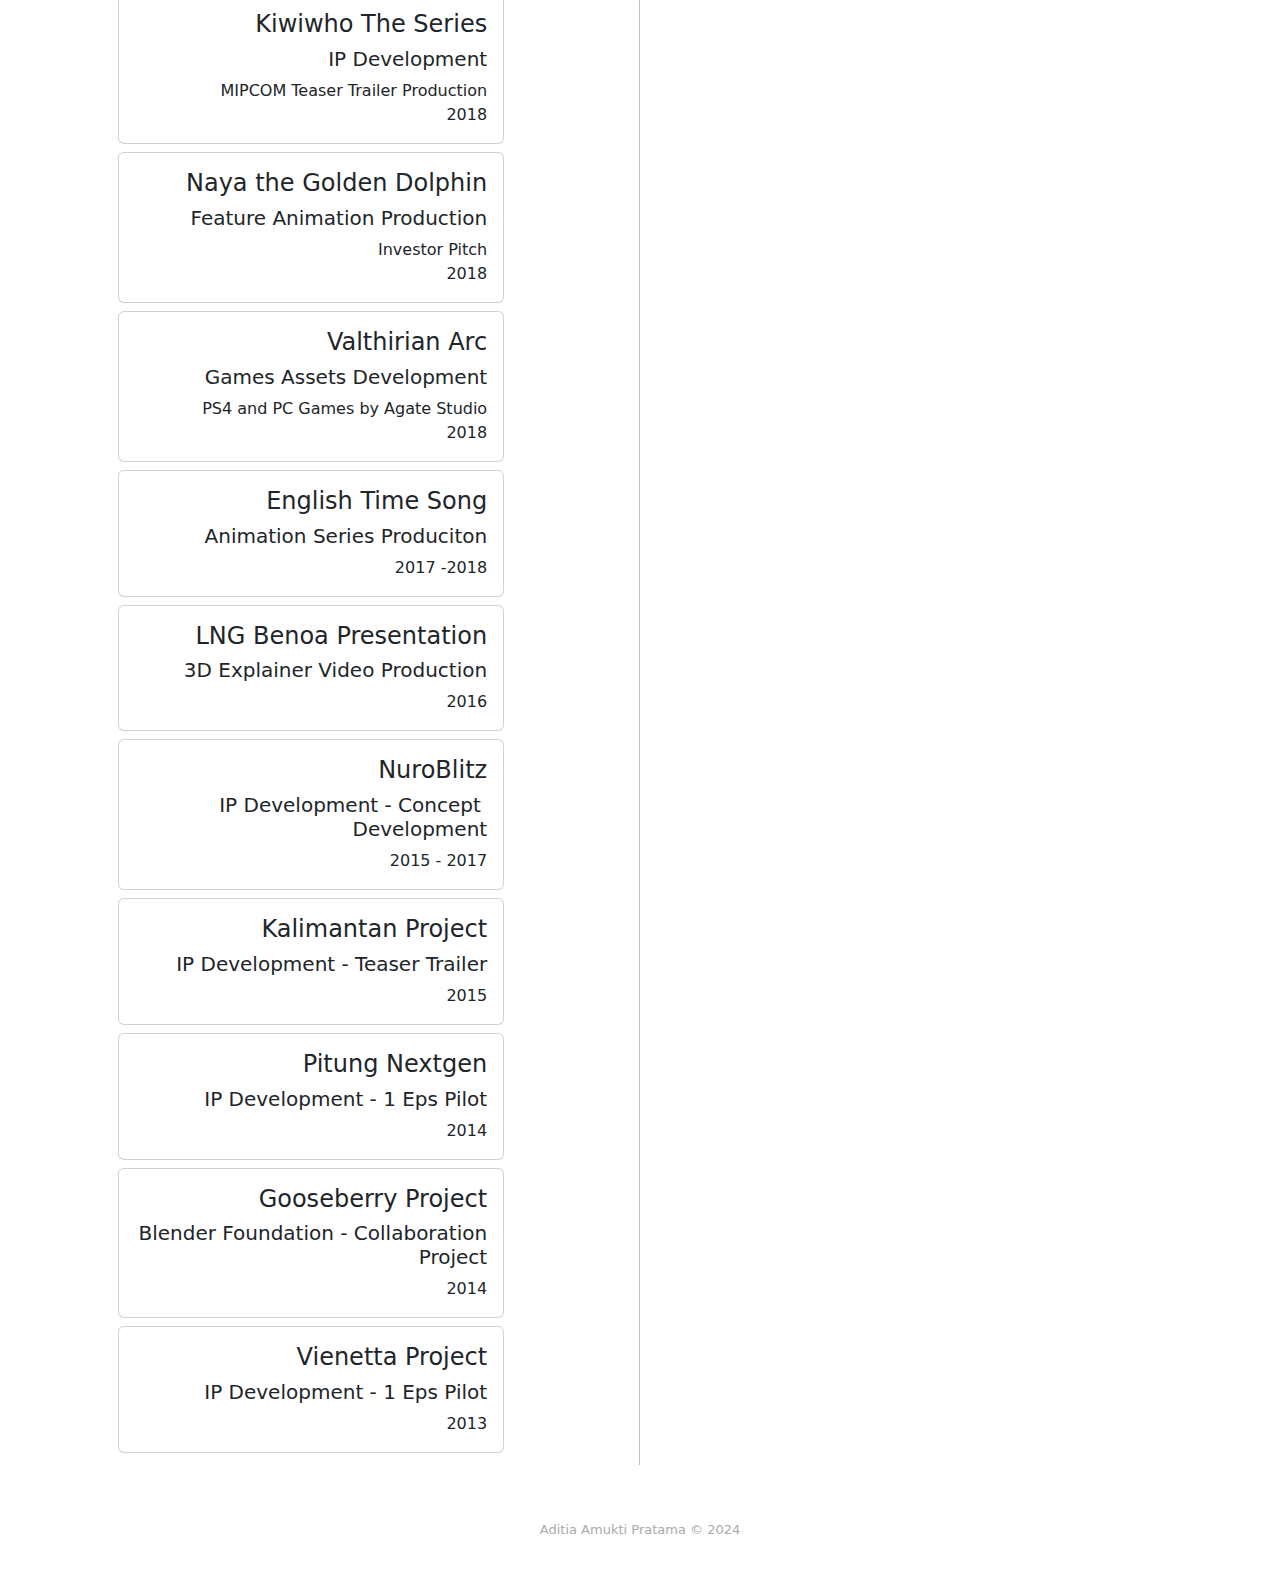
==== commit 55726ddc: "Update content" ====
--- a/index.html
+++ b/index.html
@@ -19,4 +19,4 @@
 			<div class="progress-bar bg-warning progress-bar-striped" aria-valuenow="85" aria-valuemin="0" aria-valuemax="100" style="width: 85%;">85%</div>
 		</div></li><li class="list-group-item" style="border-width: 0px;"><span>Github Actions and Circle CI</span><div class="progress">
 			<div class="progress-bar bg-warning progress-bar-striped" aria-valuenow="80" aria-valuemin="0" aria-valuemax="100" style="width: 80%;">80%</div>
-		</div></li></ul></div><div><div style="padding: 24px;padding-bottom: 0px;"><h3 class="d-xl-flex justify-content-xl-center" style="color: #ffc107;">3D Softwares</h3><hr></div><div class="d-flex justify-content-center align-items-end justify-content-sm-center align-items-sm-end justify-content-md-center align-items-md-end justify-content-lg-center justify-content-xl-center justify-content-xxl-center align-items-xxl-end"><div class="row d-flex d-xxl-flex justify-content-center align-items-start justify-content-sm-center align-items-sm-start justify-content-md-center align-items-md-start justify-content-lg-center align-items-lg-start justify-content-xl-center align-items-xl-start align-items-xxl-start"><div class="col-auto"><img data-bs-toggle="tooltip" data-bss-tooltip="" alt="Blender 3D" title="Blender 3D" style="height: auto;width: 128px;" src="/assets/img/blender_logo.svg"></div><div class="col-auto"><img data-bs-toggle="tooltip" data-bss-tooltip="" src="/assets/img/python-logo-generic.svg" style="width: 128px;height: auto;" alt="Python" title="Python "></div></div><div class="row d-flex d-xxl-flex justify-content-center align-items-end justify-content-md-center align-items-md-end justify-content-lg-center align-items-lg-end justify-content-xl-center align-items-xl-end align-items-xxl-end"><div class="col-auto"><img src="/assets/img/UE_Logo_horizontal_unreal-engine_black.svg" style="height: auto;width: 198px;"></div><div class="col-auto"><img data-bs-toggle="tooltip" data-bss-tooltip="" src="/assets/img/renderman_logo.svg" style="width: 32px;height: auto;" alt="Pixar Renderman" title="Pixar Renderman"></div><div class="col-auto"><img data-bs-toggle="tooltip" data-bss-tooltip="" src="/assets/img/Houdini_black_color.svg" style="width: 128px;height: auto;" alt="SideFX Houdini" title="SideFX Houdini" width="128" height="22"></div></div></div></div><div style="width: 384px;margin-top: 24px;"><h3 class="d-xl-flex justify-content-xl-center" style="color: #ffc107;">Projects</h3><hr></div><div class="d-flex align-items-xl-center" style="width: 384px;margin: 4px;"><div class="row g-0 d-flex"><div class="col d-flex flex-column"><div class="card-group" style="margin-top: 8px;margin-bottom: 8px;"><div class="card"><img class="card-img-top w-100 d-block" src="/assets/img/mpv-shot0002.jpg"><div class="card-body" style="width: 384px;"><h4 class="text-end card-title">Didi and Friends The Movie</h4><h5 class="text-end card-title">Feature Animation Production</h5><p class="text-end card-text">Feature Animation<br><em>(Released on Netflix in 2024)</em><br><em>2021 - 2023&nbsp;</em></p></div></div></div><div class="card-group" style="margin-top: 8px;margin-bottom: 8px;"><div class="card"><img class="card-img-top w-100 d-block" src="/assets/img/Didi-Parnership-04-1980x695.jpg"><div class="card-body" style="width: 384px;"><h4 class="text-end card-title">Didi and Friends</h4><h5 class="text-end card-title">Season 4 - 7 Production</h5><p class="text-end card-text">Kids Musical Series by Digital Durian Animation<br>2019 - 2023</p></div></div></div><div class="card-group" style="margin-top: 8px;margin-bottom: 8px;"><div class="card"><img class="card-img-top w-100 d-block" src="/assets/img/omar_hana.jpg"><div class="card-body" style="width: 384px;"><h4 class="text-end card-title">Omar and Hana</h4><h5 class="text-end card-title">Season 4 and Season 5 Production</h5><p class="text-end card-text">Islamic Series by Digital Durian Animation<br>2019-2021</p></div></div></div><div class="card-group" style="margin-top: 8px;margin-bottom: 8px;"><div class="card"><img class="card-img-top w-100 d-block"><div class="card-body" style="width: 384px;"><h4 class="text-end card-title">Lil Wild</h4><h5 class="text-end card-title">Animation Series Assets Development</h5><p class="text-end card-text">2019</p></div></div></div><div class="card-group" style="margin-top: 8px;margin-bottom: 8px;"><div class="card"><img class="card-img-top w-100 d-block"><div class="card-body" style="width: 384px;"><h4 class="text-end card-title">Ollie and Friends</h4><h5 class="text-end card-title">Season 6 Lighitng Rendering and Compositing</h5><p class="text-end card-text">2019</p></div></div></div><div class="card-group" style="margin-top: 8px;margin-bottom: 8px;"><div class="card"><img class="card-img-top w-100 d-block"><div class="card-body" style="width: 384px;"><h4 class="text-end card-title">Dreadout</h4><h5 class="text-end card-title">Games Assets Development</h5><p class="text-end card-text">PC Games by Digital Happines<br>2019</p></div></div></div><div class="card-group" style="margin-top: 8px;margin-bottom: 8px;"><div class="card"><img class="card-img-top w-100 d-block"><div class="card-body" style="width: 384px;"><h4 class="text-end card-title">Geopark Kaldera Toba</h4><h5 class="text-end card-title">3D FX Simulation</h5><p class="text-end card-text">2018</p></div></div></div><div class="card-group" style="margin-top: 8px;margin-bottom: 8px;"><div class="card"><img class="card-img-top w-100 d-block"><div class="card-body" style="width: 384px;"><h4 class="text-end card-title">Cycles to Octane Render</h4><h5 class="text-end card-title">Tools Development</h5><p class="text-end card-text">2018</p></div></div></div><div class="card-group" style="margin-top: 8px;margin-bottom: 8px;"><div class="card"><img class="card-img-top w-100 d-block"><div class="card-body" style="width: 384px;"><h4 class="text-end card-title">Kiwiwho The Series</h4><h5 class="text-end card-title">IP Development</h5><p class="text-end card-text">MIPCOM Teaser Trailer Production<br>2018</p></div></div></div><div class="card-group" style="margin-top: 8px;margin-bottom: 8px;"><div class="card"><img class="card-img-top w-100 d-block"><div class="card-body" style="width: 384px;"><h4 class="text-end card-title">Naya the Golden Dolphin</h4><h5 class="text-end card-title">Feature Animation Production</h5><p class="text-end card-text">Investor Pitch<br>2018</p></div></div></div><div class="card-group" style="margin-top: 8px;margin-bottom: 8px;"><div class="card"><img class="card-img-top w-100 d-block"><div class="card-body" style="width: 384px;"><h4 class="text-end card-title">Valthirian Arc</h4><h5 class="text-end card-title">Games Assets Development</h5><p class="text-end card-text">PS4 and PC Games by Agate Studio<br>2018</p></div></div></div><div class="card-group" style="margin-top: 8px;margin-bottom: 8px;"><div class="card"><img class="card-img-top w-100 d-block"><div class="card-body" style="width: 384px;"><h4 class="text-end card-title">English Time Song</h4><h5 class="text-end card-title">Animation Series Produciton</h5><p class="text-end card-text">2017 -2018</p></div></div></div><div class="card-group" style="margin-top: 8px;margin-bottom: 8px;"><div class="card"><img class="card-img-top w-100 d-block"><div class="card-body" style="width: 384px;"><h4 class="text-end card-title">LNG Benoa Presentation</h4><h5 class="text-end card-title">3D Explainer Video Production</h5><p class="text-end card-text">2016</p></div></div></div><div class="card-group" style="margin-top: 8px;margin-bottom: 8px;"><div class="card"><img class="card-img-top w-100 d-block"><div class="card-body" style="width: 384px;"><h4 class="text-end card-title">NuroBlitz</h4><h5 class="text-end card-title">IP Development - Concept&nbsp; Development</h5><p class="text-end card-text">2015 - 2017</p></div></div></div><div class="card-group" style="margin-top: 8px;margin-bottom: 8px;"><div class="card"><img class="card-img-top w-100 d-block"><div class="card-body" style="width: 384px;"><h4 class="text-end card-title">Kalimantan Project</h4><h5 class="text-end card-title">IP Development - Teaser Trailer</h5><p class="text-end card-text">2015</p></div></div></div><div class="card-group" style="margin-top: 8px;margin-bottom: 8px;"><div class="card"><img class="card-img-top w-100 d-block"><div class="card-body" style="width: 384px;"><h4 class="text-end card-title">Pitung Nextgen</h4><h5 class="text-end card-title">IP Development - 1 Eps Pilot</h5><p class="text-end card-text">2014</p></div></div></div><div class="card-group" style="margin-top: 8px;margin-bottom: 8px;"><div class="card"><img class="card-img-top w-100 d-block"><div class="card-body" style="width: 384px;"><h4 class="text-end card-title">Gooseberry Project</h4><h5 class="text-end card-title">Blender Foundation - Collaboration Project</h5><p class="text-end card-text">2014</p></div></div></div><div class="card-group" style="margin-top: 8px;margin-bottom: 8px;"><div class="card"><img class="card-img-top w-100 d-block"><div class="card-body" style="width: 384px;"><h4 class="text-end card-title">Vienetta Project</h4><h5 class="text-end card-title">IP Development - 1 Eps Pilot</h5><p class="text-end card-text">2013</p></div></div></div></div></div></div></div><div class="col-md-6 d-flex flex-column align-self-start justify-content-xl-center align-items-xl-center"><div style="width: 384px;"><h3 class="d-xl-flex justify-content-xl-center" style="color: #ffc107;">Experiences</h3><hr></div><div class="d-flex justify-content-xl-center align-items-xl-center" style="width: 384px;padding: 0px;margin: 4px;"><div class="card d-xl-flex" style="width: 384px;"><div class="card-body"><h5 class="card-title">Creative Technical Director</h5><h6 class="card-title">Warnakala Studios Sdn Bhd</h6><h6 class="text-muted card-subtitle mb-2">Jan 2022 - Present | 2 years 2 mos</h6></div></div></div><div class="d-flex justify-content-xl-center align-items-xl-center" style="width: 384px;padding: 0px;margin: 4px;"><div class="card d-xl-flex" style="width: 384px;"><div class="card-body"><h5 class="card-title">Technical Director</h5><h6 class="card-title">Digital Durian Animation</h6><h6 class="text-muted card-subtitle mb-2">Oct 2019 - Dec 2021 | 2 yrs</h6></div></div></div><div class="d-flex justify-content-xl-center align-items-xl-center" style="width: 384px;padding: 0px;margin: 4px;"><div class="card d-xl-flex" style="width: 384px;"><div class="card-body"><h5 class="card-title">Co-Founder and Technical Director</h5><h6 class="card-title">Pawitra Studio</h6><h6 class="text-muted card-subtitle mb-2">Jun 2013 - May 2019 | 6 yrs</h6></div></div></div><div class="d-flex justify-content-xl-center align-items-xl-center" style="width: 384px;padding: 0px;margin: 4px;"><div class="card d-xl-flex" style="width: 384px;"><div class="card-body"><h5 class="card-title">Consultant and Mentor</h5><h6 class="card-title">Codementor</h6><h6 class="text-muted card-subtitle mb-2">May 2018 - Oct 2019 | 1 yr 6 mos</h6></div></div></div><div class="d-flex justify-content-xl-center align-items-xl-center" style="width: 384px;padding: 0px;margin: 4px;"><div class="card d-xl-flex" style="width: 384px;"><div class="card-body"><h5 class="card-title">Consultant and Mentor</h5><h6 class="card-title">HackHands</h6><h6 class="text-muted card-subtitle mb-2">May 2017 - Jan 2019 | 1 yr 9 mos</h6></div></div></div><div class="d-flex justify-content-xl-center align-items-xl-center" style="width: 384px;padding: 0px;margin: 4px;"><div class="card d-xl-flex" style="width: 384px;"><div class="card-body"><h5 class="card-title">General Manager</h5><h6 class="card-title">Bandung Digital Valley</h6><h6 class="text-muted card-subtitle mb-2">Mar 2017 - Mar 2018 | 1 yr 1 mo</h6></div></div></div><div class="d-flex justify-content-xl-center align-items-xl-center" style="width: 384px;padding: 0px;margin: 4px;"><div class="card d-xl-flex" style="width: 384px;"><div class="card-body"><h5 class="card-title">Co-Founder and Education Director</h5><h6 class="card-title">FOSSGrafis.com / CGHacks / AditiaVFX</h6><h6 class="text-muted card-subtitle mb-2">Mar 2011 - Mar 2014 | 3 yrs 1 mo</h6></div></div></div><div class="d-flex justify-content-xl-center align-items-xl-center" style="width: 384px;padding: 0px;margin: 4px;"><div class="card d-xl-flex" style="width: 384px;"><div class="card-body"><h5 class="card-title">Technical Director</h5><h6 class="card-title">Patopo Animation Studio</h6><h6 class="text-muted card-subtitle mb-2">Jan 2013 - Jun 2013 | 6 mos</h6></div></div></div><div class="d-flex justify-content-xl-center align-items-xl-center" style="width: 384px;padding: 0px;margin: 4px;"><div class="card d-xl-flex" style="width: 384px;"><div class="card-body"><h5 class="card-title">Technical &amp; Production Consultant</h5><h6 class="card-title">Pixelbud Studios</h6><h6 class="text-muted card-subtitle mb-2">2012 - 2013 | 1 yr</h6></div></div></div><div class="d-flex justify-content-xl-center align-items-xl-center" style="width: 384px;padding: 0px;margin: 4px;"><div class="card d-xl-flex" style="width: 384px;"><div class="card-body"><h5 class="card-title">IT Trainer and Visual Design Lecturer</h5><h6 class="card-title">LP3I</h6><h6 class="text-muted card-subtitle mb-2">2010 - 2012 | 2 yrs</h6></div></div></div><div style="width: 384px;margin-top: 24px;"><h3 class="d-xl-flex justify-content-xl-center" style="color: #ffc107;">Education</h3><hr></div><div class="d-flex justify-content-xl-center align-items-xl-center" style="width: 384px;padding: 0px;margin: 4px;"><div class="card d-xl-flex" style="width: 384px;"><div class="card-body"><h5 class="card-title">Bachelor of Economic Management</h5><h6 class="text-muted card-subtitle mb-2">STIE Widya Wiwaha | 2009 - 2012</h6></div></div></div><div class="d-flex justify-content-xl-center align-items-xl-center" style="width: 384px;padding: 0px;margin: 4px;"><div class="card d-xl-flex" style="width: 384px;"><div class="card-body"><h5 class="card-title">IT Diploma</h5><h6 class="text-muted card-subtitle mb-2">LP3I Balikpapan | 2007 - 2008</h6></div></div></div><div style="width: 384px;margin-top: 24px;color: var(--bs-warning);"><h3 class="d-xl-flex justify-content-xl-center" style="color: var(--bs-warning);">Awards</h3><hr></div><div class="d-flex justify-content-xl-center align-items-xl-center" style="width: 384px;padding: 0px;margin: 4px;"><div class="card d-xl-flex" style="width: 384px;"><div class="card-body"><h5 class="card-title">Finalist Indigo Startup Incubator</h5><h5 class="card-title">Telkom Indonesia</h5><h6 class="text-muted card-subtitle mb-2">June 2013</h6></div></div></div><div style="width: 384px;margin-top: 24px;"><h3 class="d-xl-flex justify-content-xl-center" style="color: var(--bs-warning);">Language</h3><hr></div><div class="d-flex justify-content-xl-center align-items-xl-center" style="width: 384px;padding: 0px;margin: 4px;"><div class="col d-flex align-self-start"><div class="vstack d-flex align-self-start"><h5>English</h5><h5>Bahasa Melayu</h5><h5>Bahasa Indonesia</h5></div></div><div class="col d-flex align-self-start"><div class="vstack d-flex align-content-start align-self-start align-items-xl-start"><h6 class="text-muted" style="margin-bottom: 14px;">Full Professional</h6><h6 class="text-muted" style="margin-bottom: 14px;">Full Professional</h6><h6 class="text-muted">Native</h6></div></div></div></div></div></div></section><footer class="footer-basic"><p class="copyright">Aditia Amukti Pratama © 2024</p></footer><script src="https://cdn.jsdelivr.net/npm/bootstrap@5.3.2/dist/js/bootstrap.bundle.min.js"></script><script src="/assets/js/script.min.js"></script></body></html>+		</div></li></ul></div><div><div style="padding: 24px;padding-bottom: 0px;"><h3 class="d-xl-flex justify-content-xl-center" style="color: #ffc107;">3D Softwares</h3><hr></div><div class="d-flex justify-content-center align-items-end justify-content-sm-center align-items-sm-end justify-content-md-center align-items-md-end justify-content-lg-center justify-content-xl-center justify-content-xxl-center align-items-xxl-end"><div class="row d-flex d-xxl-flex justify-content-center align-items-start justify-content-sm-center align-items-sm-start justify-content-md-center align-items-md-start justify-content-lg-center align-items-lg-start justify-content-xl-center align-items-xl-start align-items-xxl-start"><div class="col-auto"><img data-bs-toggle="tooltip" data-bss-tooltip="" alt="Blender 3D" title="Blender 3D" style="height: auto;width: 128px;" src="/assets/img/blender_logo.svg"></div><div class="col-auto"><img data-bs-toggle="tooltip" data-bss-tooltip="" src="/assets/img/python-logo-generic.svg" style="width: 128px;height: auto;" alt="Python" title="Python "></div></div><div class="row d-flex d-xxl-flex justify-content-center align-items-end justify-content-md-center align-items-md-end justify-content-lg-center align-items-lg-end justify-content-xl-center align-items-xl-end align-items-xxl-end"><div class="col-auto"><img src="/assets/img/UE_Logo_horizontal_unreal-engine_black.svg" style="height: auto;width: 198px;"></div><div class="col-auto"><img data-bs-toggle="tooltip" data-bss-tooltip="" src="/assets/img/renderman_logo.svg" style="width: 32px;height: auto;" alt="Pixar Renderman" title="Pixar Renderman"></div><div class="col-auto"><img data-bs-toggle="tooltip" data-bss-tooltip="" src="/assets/img/Houdini_black_color.svg" style="width: 128px;height: auto;" alt="SideFX Houdini" title="SideFX Houdini" width="128" height="22"></div></div></div></div><div style="width: 384px;margin-top: 24px;"><h3 class="d-xl-flex justify-content-xl-center" style="color: #ffc107;">Projects</h3><hr></div><div class="d-flex align-items-xl-center" style="width: 384px;margin: 4px;"><div class="row g-0 d-flex"><div class="col-auto offset-sm-2 offset-md-5 offset-lg-1"><div class="card-group" style="margin-top: 8px;margin-bottom: 8px;"><div class="card"><img class="card-img-top w-100 d-block" src="/assets/img/mpv-shot0002.jpg"><div class="card-body" style="width: 384px;"><h4 class="text-end card-title">Didi and Friends The Movie</h4><h5 class="text-end card-title">Feature Animation Production</h5><p class="text-end card-text">Feature Animation<br><em>(Released on Netflix in 2024)</em><br><em>2021 - 2023&nbsp;</em></p></div></div></div><div class="card-group" style="margin-top: 8px;margin-bottom: 8px;"><div class="card"><img class="card-img-top w-100 d-block" src="/assets/img/Didi-Parnership-04-1980x695.jpg"><div class="card-body" style="width: 384px;"><h4 class="text-end card-title">Didi and Friends</h4><h5 class="text-end card-title">Season 4 - 7 Production</h5><p class="text-end card-text">Kids Musical Series by Digital Durian Animation<br>2019 - 2023</p></div></div></div><div class="card-group" style="margin-top: 8px;margin-bottom: 8px;"><div class="card"><img class="card-img-top w-100 d-block" src="/assets/img/omar_hana.jpg"><div class="card-body" style="width: 384px;"><h4 class="text-end card-title">Omar and Hana</h4><h5 class="text-end card-title">Season 4 and Season 5 Production</h5><p class="text-end card-text">Islamic Series by Digital Durian Animation<br>2019-2021</p></div></div></div><div class="card-group" style="margin-top: 8px;margin-bottom: 8px;"><div class="card"><img class="card-img-top w-100 d-block"><div class="card-body" style="width: 384px;"><h4 class="text-end card-title">Lil Wild</h4><h5 class="text-end card-title">Animation Series Assets Development</h5><p class="text-end card-text">2019</p></div></div></div><div class="card-group" style="margin-top: 8px;margin-bottom: 8px;"><div class="card"><img class="card-img-top w-100 d-block"><div class="card-body" style="width: 384px;"><h4 class="text-end card-title">Ollie and Friends</h4><h5 class="text-end card-title">Season 6 Lighitng Rendering and Compositing</h5><p class="text-end card-text">2019</p></div></div></div><div class="card-group" style="margin-top: 8px;margin-bottom: 8px;"><div class="card"><img class="card-img-top w-100 d-block"><div class="card-body" style="width: 384px;"><h4 class="text-end card-title">Dreadout</h4><h5 class="text-end card-title">Games Assets Development</h5><p class="text-end card-text">PC Games by Digital Happines<br>2019</p></div></div></div><div class="card-group" style="margin-top: 8px;margin-bottom: 8px;"><div class="card"><img class="card-img-top w-100 d-block"><div class="card-body" style="width: 384px;"><h4 class="text-end card-title">Geopark Kaldera Toba</h4><h5 class="text-end card-title">3D FX Simulation</h5><p class="text-end card-text">2018</p></div></div></div><div class="card-group" style="margin-top: 8px;margin-bottom: 8px;"><div class="card"><img class="card-img-top w-100 d-block"><div class="card-body" style="width: 384px;"><h4 class="text-end card-title">Cycles to Octane Render</h4><h5 class="text-end card-title">Tools Development</h5><p class="text-end card-text">2018</p></div></div></div><div class="card-group" style="margin-top: 8px;margin-bottom: 8px;"><div class="card"><img class="card-img-top w-100 d-block"><div class="card-body" style="width: 384px;"><h4 class="text-end card-title">Kiwiwho The Series</h4><h5 class="text-end card-title">IP Development</h5><p class="text-end card-text">MIPCOM Teaser Trailer Production<br>2018</p></div></div></div><div class="card-group" style="margin-top: 8px;margin-bottom: 8px;"><div class="card"><img class="card-img-top w-100 d-block"><div class="card-body" style="width: 384px;"><h4 class="text-end card-title">Naya the Golden Dolphin</h4><h5 class="text-end card-title">Feature Animation Production</h5><p class="text-end card-text">Investor Pitch<br>2018</p></div></div></div><div class="card-group" style="margin-top: 8px;margin-bottom: 8px;"><div class="card"><img class="card-img-top w-100 d-block"><div class="card-body" style="width: 384px;"><h4 class="text-end card-title">Valthirian Arc</h4><h5 class="text-end card-title">Games Assets Development</h5><p class="text-end card-text">PS4 and PC Games by Agate Studio<br>2018</p></div></div></div><div class="card-group" style="margin-top: 8px;margin-bottom: 8px;"><div class="card"><img class="card-img-top w-100 d-block"><div class="card-body" style="width: 384px;"><h4 class="text-end card-title">English Time Song</h4><h5 class="text-end card-title">Animation Series Produciton</h5><p class="text-end card-text">2017 -2018</p></div></div></div><div class="card-group" style="margin-top: 8px;margin-bottom: 8px;"><div class="card"><img class="card-img-top w-100 d-block"><div class="card-body" style="width: 384px;"><h4 class="text-end card-title">LNG Benoa Presentation</h4><h5 class="text-end card-title">3D Explainer Video Production</h5><p class="text-end card-text">2016</p></div></div></div><div class="card-group" style="margin-top: 8px;margin-bottom: 8px;"><div class="card"><img class="card-img-top w-100 d-block"><div class="card-body" style="width: 384px;"><h4 class="text-end card-title">NuroBlitz</h4><h5 class="text-end card-title">IP Development - Concept&nbsp; Development</h5><p class="text-end card-text">2015 - 2017</p></div></div></div><div class="card-group" style="margin-top: 8px;margin-bottom: 8px;"><div class="card"><img class="card-img-top w-100 d-block"><div class="card-body" style="width: 384px;"><h4 class="text-end card-title">Kalimantan Project</h4><h5 class="text-end card-title">IP Development - Teaser Trailer</h5><p class="text-end card-text">2015</p></div></div></div><div class="card-group" style="margin-top: 8px;margin-bottom: 8px;"><div class="card"><img class="card-img-top w-100 d-block"><div class="card-body" style="width: 384px;"><h4 class="text-end card-title">Pitung Nextgen</h4><h5 class="text-end card-title">IP Development - 1 Eps Pilot</h5><p class="text-end card-text">2014</p></div></div></div><div class="card-group" style="margin-top: 8px;margin-bottom: 8px;"><div class="card"><img class="card-img-top w-100 d-block"><div class="card-body" style="width: 384px;"><h4 class="text-end card-title">Gooseberry Project</h4><h5 class="text-end card-title">Blender Foundation - Collaboration Project</h5><p class="text-end card-text">2014</p></div></div></div><div class="card-group" style="margin-top: 8px;margin-bottom: 8px;"><div class="card"><img class="card-img-top w-100 d-block"><div class="card-body" style="width: 384px;"><h4 class="text-end card-title">Vienetta Project</h4><h5 class="text-end card-title">IP Development - 1 Eps Pilot</h5><p class="text-end card-text">2013</p></div></div></div></div></div></div></div><div class="col-auto col-md-6 offset-sm-1 offset-md-3 offset-lg-0"><div style="width: 384px;"><h3 class="d-xl-flex justify-content-xl-center" style="color: #ffc107;">Experiences</h3><hr></div><div class="d-flex justify-content-xl-center align-items-xl-center" style="width: 384px;padding: 0px;margin: 4px;"><div class="card d-xl-flex" style="width: 384px;"><div class="card-body"><h5 class="card-title">Creative Technical Director</h5><h6 class="card-title">Warnakala Studios Sdn Bhd</h6><h6 class="text-muted card-subtitle mb-2">Jan 2022 - Present | 2 years 2 mos</h6></div></div></div><div class="d-flex justify-content-xl-center align-items-xl-center" style="width: 384px;padding: 0px;margin: 4px;"><div class="card d-xl-flex" style="width: 384px;"><div class="card-body"><h5 class="card-title">Technical Director</h5><h6 class="card-title">Digital Durian Animation</h6><h6 class="text-muted card-subtitle mb-2">Oct 2019 - Dec 2021 | 2 yrs</h6></div></div></div><div class="d-flex justify-content-xl-center align-items-xl-center" style="width: 384px;padding: 0px;margin: 4px;"><div class="card d-xl-flex" style="width: 384px;"><div class="card-body"><h5 class="card-title">Co-Founder and Technical Director</h5><h6 class="card-title">Pawitra Studio</h6><h6 class="text-muted card-subtitle mb-2">Jun 2013 - May 2019 | 6 yrs</h6></div></div></div><div class="d-flex justify-content-xl-center align-items-xl-center" style="width: 384px;padding: 0px;margin: 4px;"><div class="card d-xl-flex" style="width: 384px;"><div class="card-body"><h5 class="card-title">Consultant and Mentor</h5><h6 class="card-title">Codementor</h6><h6 class="text-muted card-subtitle mb-2">May 2018 - Oct 2019 | 1 yr 6 mos</h6></div></div></div><div class="d-flex justify-content-xl-center align-items-xl-center" style="width: 384px;padding: 0px;margin: 4px;"><div class="card d-xl-flex" style="width: 384px;"><div class="card-body"><h5 class="card-title">Consultant and Mentor</h5><h6 class="card-title">HackHands</h6><h6 class="text-muted card-subtitle mb-2">May 2017 - Jan 2019 | 1 yr 9 mos</h6></div></div></div><div class="d-flex justify-content-xl-center align-items-xl-center" style="width: 384px;padding: 0px;margin: 4px;"><div class="card d-xl-flex" style="width: 384px;"><div class="card-body"><h5 class="card-title">General Manager</h5><h6 class="card-title">Bandung Digital Valley</h6><h6 class="text-muted card-subtitle mb-2">Mar 2017 - Mar 2018 | 1 yr 1 mo</h6></div></div></div><div class="d-flex justify-content-xl-center align-items-xl-center" style="width: 384px;padding: 0px;margin: 4px;"><div class="card d-xl-flex" style="width: 384px;"><div class="card-body"><h5 class="card-title">Co-Founder and Education Director</h5><h6 class="card-title">FOSSGrafis.com / CGHacks / AditiaVFX</h6><h6 class="text-muted card-subtitle mb-2">Mar 2011 - Mar 2014 | 3 yrs 1 mo</h6></div></div></div><div class="d-flex justify-content-xl-center align-items-xl-center" style="width: 384px;padding: 0px;margin: 4px;"><div class="card d-xl-flex" style="width: 384px;"><div class="card-body"><h5 class="card-title">Technical Director</h5><h6 class="card-title">Patopo Animation Studio</h6><h6 class="text-muted card-subtitle mb-2">Jan 2013 - Jun 2013 | 6 mos</h6></div></div></div><div class="d-flex justify-content-xl-center align-items-xl-center" style="width: 384px;padding: 0px;margin: 4px;"><div class="card d-xl-flex" style="width: 384px;"><div class="card-body"><h5 class="card-title">Technical &amp; Production Consultant</h5><h6 class="card-title">Pixelbud Studios</h6><h6 class="text-muted card-subtitle mb-2">2012 - 2013 | 1 yr</h6></div></div></div><div class="d-flex justify-content-xl-center align-items-xl-center" style="width: 384px;padding: 0px;margin: 4px;"><div class="card d-xl-flex" style="width: 384px;"><div class="card-body"><h5 class="card-title">IT Trainer and Visual Design Lecturer</h5><h6 class="card-title">LP3I</h6><h6 class="text-muted card-subtitle mb-2">2010 - 2012 | 2 yrs</h6></div></div></div><div style="width: 384px;margin-top: 24px;"><h3 class="d-xl-flex justify-content-xl-center" style="color: #ffc107;">Education</h3><hr></div><div class="d-flex justify-content-xl-center align-items-xl-center" style="width: 384px;padding: 0px;margin: 4px;"><div class="card d-xl-flex" style="width: 384px;"><div class="card-body"><h5 class="card-title">Bachelor of Economic Management</h5><h6 class="text-muted card-subtitle mb-2">STIE Widya Wiwaha | 2009 - 2012</h6></div></div></div><div class="d-flex justify-content-xl-center align-items-xl-center" style="width: 384px;padding: 0px;margin: 4px;"><div class="card d-xl-flex" style="width: 384px;"><div class="card-body"><h5 class="card-title">IT Diploma</h5><h6 class="text-muted card-subtitle mb-2">LP3I Balikpapan | 2007 - 2008</h6></div></div></div><div style="width: 384px;margin-top: 24px;color: var(--bs-warning);"><h3 class="d-xl-flex justify-content-xl-center" style="color: var(--bs-warning);">Awards</h3><hr></div><div class="d-flex justify-content-xl-center align-items-xl-center" style="width: 384px;padding: 0px;margin: 4px;"><div class="card d-xl-flex" style="width: 384px;"><div class="card-body"><h5 class="card-title">Finalist Indigo Startup Incubator</h5><h5 class="card-title">Telkom Indonesia</h5><h6 class="text-muted card-subtitle mb-2">June 2013</h6></div></div></div><div style="width: 384px;margin-top: 24px;"><h3 class="d-xl-flex justify-content-xl-center" style="color: var(--bs-warning);">Language</h3><hr></div><div class="d-flex justify-content-xl-center align-items-xl-center" style="width: 384px;padding: 0px;margin: 4px;"><div class="col d-flex align-self-start"><div class="vstack d-flex align-self-start"><h5>English</h5><h5>Bahasa Melayu</h5><h5>Bahasa Indonesia</h5></div></div><div class="col d-flex align-self-start"><div class="vstack d-flex align-content-start align-self-start align-items-xl-start"><h6 class="text-muted" style="margin-bottom: 14px;">Full Professional</h6><h6 class="text-muted" style="margin-bottom: 14px;">Full Professional</h6><h6 class="text-muted">Native</h6></div></div></div></div></div></div></section><footer class="footer-basic"><p class="copyright">Aditia Amukti Pratama © 2024</p></footer><script src="https://cdn.jsdelivr.net/npm/bootstrap@5.3.2/dist/js/bootstrap.bundle.min.js"></script><script src="/assets/js/script.min.js"></script></body></html>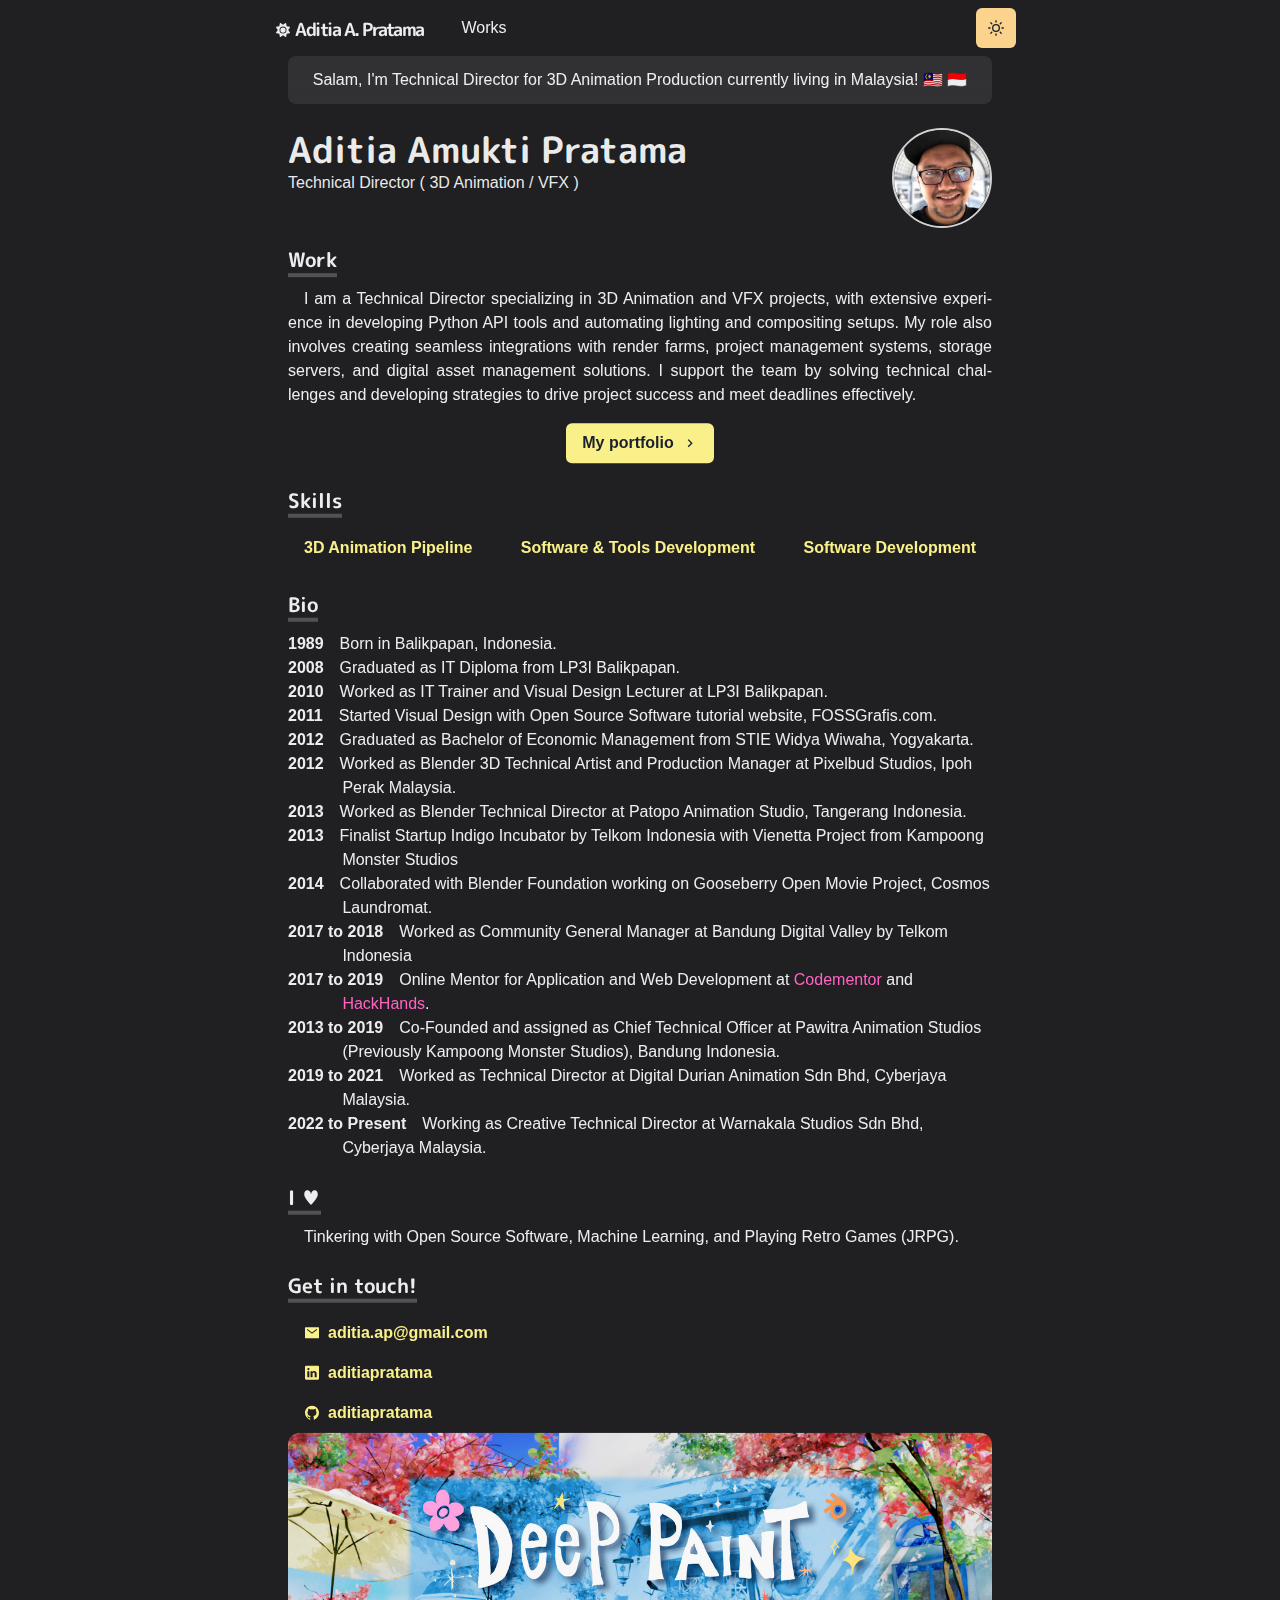
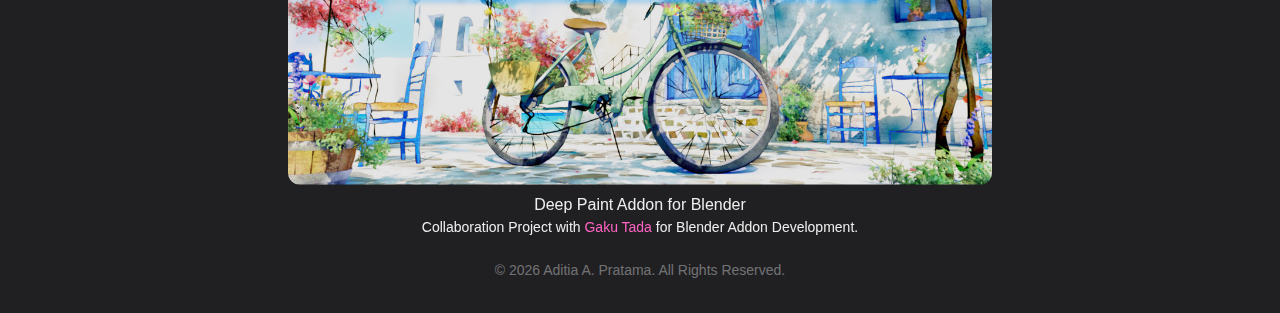
==== commit 3470050a: "update next version" ====
--- a/index.html
+++ b/index.html
@@ -1,22 +1,22 @@
-<!DOCTYPE html><html data-bs-theme="light" lang="en"><head><meta charset="utf-8"><meta name="viewport" content="width=device-width, initial-scale=1.0, shrink-to-fit=no"><title>Aditia A. Pratama Online Resume 2024</title><meta name="description" content="As a seasoned Producer and Technical Director specializing in 3D Animation and VFX projects, I excel in Python API tool development, automation for lighting and compositing setups, and integrating render-farms, project management systems, storage servers, and digital assets management. With a knack for problem-solving and strategic development, I drive teams to success, ensuring projects meet deadlines and exceed expectations.">
-			<script type="application/ld+json">{"@context":"http://schema.org","@type":"WebSite","name":"Aditia A. Pratama Online Resume 2024","url":"https://aditiapratama.github.io"}</script><link rel="stylesheet" href="https://cdn.jsdelivr.net/npm/bootstrap@5.3.2/dist/css/bootstrap.min.css"><link rel="stylesheet" href="https://use.fontawesome.com/releases/v5.12.0/css/all.css"><link rel="stylesheet" href="https://cdnjs.cloudflare.com/ajax/libs/font-awesome/4.7.0/css/font-awesome.min.css"><link rel="stylesheet" href="/assets/fonts/fontawesome5-overrides.min.css"><link rel="stylesheet" href="/assets/css/styles.min.css"></head><body style="border-right-width: 4px;border-right-color: rgb(180,180,180);"><section class="highlight-clean" style="padding: 24px 0;"><div class="container d-flex flex-column"><div class="intro"><h2 class="text-center">Aditia Amukti Pratama</h2><p class="text-center">Animation Producer and Technical Director</p></div><div style="border-radius: 0;"><div class="row g-0 justify-content-center align-items-center" style="padding: 0;"><div class="col d-flex d-lg-flex justify-content-center justify-content-sm-center justify-content-md-center justify-content-lg-center justify-content-xl-center align-items-xl-center" style="transform: scale(1);"><img class="d-lg-flex" src="/assets/img/prof_pict.jpg" style="transform: scale(1);height: 128px;margin: 15px;border-radius: 88px;"></div></div></div><div style="border-radius: 0;"><div class="row d-flex flex-column justify-content-center align-items-center m-auto flex-sm-column flex-md-row flex-lg-row flex-xl-row flex-xxl-row" style="background: rgba(255,211,56,0.8);border-radius: 12px;"><div class="col d-flex justify-content-end align-items-center flex-md-column justify-content-md-center align-items-md-center flex-lg-row flex-xl-row flex-xxl-row" style="border-radius: -0;"><i class="fas fa-envelope d-lg-flex align-items-lg-center"></i><a class="btn btn-primary d-flex align-items-start" role="button" style="color: var(--bs-gray-900);background: rgba(255,255,255,0);border-style: none;" href="mailto:aditia.ap@gmail.com" target="_blank">aditia.ap@gmail.com</a></div><div class="col d-flex d-lg-flex d-xl-flex justify-content-end align-items-center flex-md-column justify-content-md-center align-items-md-center flex-lg-row justify-content-lg-center flex-xl-row justify-content-xl-center align-items-xl-center flex-xxl-row" style="border-radius: -0;"><i class="fa fa-phone d-lg-flex align-items-lg-center"></i><a class="btn btn-primary d-xl-flex" role="button" style="color: var(--bs-gray-900);background: rgba(255,255,255,0);border-style: none;" href="https:// wa.link/ioxpgm" target="_blank">+60 1 729 11 536</a></div><div class="col text-start d-flex d-lg-flex d-xl-flex justify-content-end align-items-center flex-md-column justify-content-md-center align-items-md-center flex-lg-row justify-content-lg-center align-items-lg-center flex-xl-row justify-content-xl-center align-items-xl-center flex-xxl-row" style="border-radius: -0;"><i class="fab fa-linkedin"></i><a class="btn btn-primary" role="button" style="color: var(--bs-gray-900);background: rgba(255,255,255,0);border-style: none;" href="https://www.linkedin.com/in/aditiapratama/" target="_blank">aditiapratama</a></div><div class="col d-flex d-lg-flex justify-content-end align-items-center flex-md-column justify-content-md-center align-items-md-center flex-lg-row justify-content-lg-center flex-xl-row align-items-xl-center flex-xxl-row" style="border-radius: -0;"><i class="fa fa-home d-lg-flex align-items-lg-center"></i><a class="btn btn-primary" role="button" style="color: var(--bs-gray-900);background: rgba(255,255,255,0);border-style: none;" href="https://goo.gl/maps/xSPKSm2R2C9L5JJq9" target="_blank">Cyberjaya, Malaysia</a></div></div></div><div class="d-flex" style="padding: 20px 0;"><div class="row g-0 d-flex"><div class="col d-xl-flex"><p class="text-start" style="margin-bottom: 0px;padding: 0 24px;">I am a Producer and Technical Director for 3D Animation and VFX projects. I have experience in developing tools with python API, create automation for lighting and compositing setup. Also building an integration for render-farm, project management, storage server and digital assets management. I also assist the team with technical problem solving and developing strategies that drive the team to succeed in the projects and meet the deadline.</p></div></div></div></div></section><section><div class="container"><div class="row" style="height: auto;"><div class="col justify-content-xl-center align-items-xl-center" style="border-right: 1px solid rgb(194,194,194) ;"><div><div style="padding: 24px;padding-bottom: 0px;"><h3 class="d-xl-flex justify-content-xl-center" style="color: #ffc107;">Skills</h3><hr></div><ul class="list-group"><li class="list-group-item" style="border-width: 0;"><span>Animation Pipeline</span><div class="progress">
-			<div class="progress-bar bg-warning progress-bar-striped" aria-valuenow="95" aria-valuemin="0" aria-valuemax="100" style="width: 95%;">95%</div>
-		</div></li><li class="list-group-item" style="border-width: 0px;"><span>Python Programming</span><div class="progress">
-			<div class="progress-bar bg-warning progress-bar-striped" aria-valuenow="98" aria-valuemin="0" aria-valuemax="100" style="width: 98%;">98%</div>
-		</div></li><li class="list-group-item" style="border-width: 0px;"><span>Tools Development</span><div class="progress">
-			<div class="progress-bar bg-warning progress-bar-striped" aria-valuenow="95" aria-valuemin="0" aria-valuemax="100" style="width: 95%;">95%</div>
-		</div></li><li class="list-group-item" style="border-width: 0px;"><span>Software Bridge &amp; Integrations</span><div class="progress">
-			<div class="progress-bar bg-warning progress-bar-striped" aria-valuenow="89" aria-valuemin="0" aria-valuemax="100" style="width: 89%;">89%</div>
-		</div></li><li class="list-group-item" style="border-width: 0px;"><span>Project Management</span><div class="progress">
-			<div class="progress-bar bg-warning progress-bar-striped" aria-valuenow="90" aria-valuemin="0" aria-valuemax="100" style="width: 90%;">90%</div>
-		</div></li><li class="list-group-item" style="border-width: 0px;"><span>Assets Management</span><div class="progress">
-			<div class="progress-bar bg-warning progress-bar-striped" aria-valuenow="85" aria-valuemin="0" aria-valuemax="100" style="width: 85%;">85%</div>
-		</div></li><li class="list-group-item" style="border-width: 0px;"><span>Lighting &amp; Rendering Tools</span><div class="progress">
-			<div class="progress-bar bg-warning progress-bar-striped" aria-valuenow="95" aria-valuemin="0" aria-valuemax="100" style="width: 95%;">95%</div>
-		</div></li><li class="list-group-item" style="border-width: 0px;"><span>Google Cloud Platform/AWS/Ms Azure&nbsp;</span><div class="progress">
-			<div class="progress-bar bg-warning progress-bar-striped" aria-valuenow="85" aria-valuemin="0" aria-valuemax="100" style="width: 85%;">85%</div>
-		</div></li><li class="list-group-item" style="border-width: 0px;"><span>Self-Hosted Maintenance</span><div class="progress">
-			<div class="progress-bar bg-warning progress-bar-striped" aria-valuenow="85" aria-valuemin="0" aria-valuemax="100" style="width: 85%;">85%</div>
-		</div></li><li class="list-group-item" style="border-width: 0px;"><span>Github Actions and Circle CI</span><div class="progress">
-			<div class="progress-bar bg-warning progress-bar-striped" aria-valuenow="80" aria-valuemin="0" aria-valuemax="100" style="width: 80%;">80%</div>
-		</div></li></ul></div><div><div style="padding: 24px;padding-bottom: 0px;"><h3 class="d-xl-flex justify-content-xl-center" style="color: #ffc107;">3D Softwares</h3><hr></div><div class="d-flex justify-content-center align-items-end justify-content-sm-center align-items-sm-end justify-content-md-center align-items-md-end justify-content-lg-center justify-content-xl-center justify-content-xxl-center align-items-xxl-end"><div class="row d-flex d-xxl-flex justify-content-center align-items-start justify-content-sm-center align-items-sm-start justify-content-md-center align-items-md-start justify-content-lg-center align-items-lg-start justify-content-xl-center align-items-xl-start align-items-xxl-start"><div class="col-auto"><img data-bs-toggle="tooltip" data-bss-tooltip="" alt="Blender 3D" title="Blender 3D" style="height: auto;width: 128px;" src="/assets/img/blender_logo.svg"></div><div class="col-auto"><img data-bs-toggle="tooltip" data-bss-tooltip="" src="/assets/img/python-logo-generic.svg" style="width: 128px;height: auto;" alt="Python" title="Python "></div></div><div class="row d-flex d-xxl-flex justify-content-center align-items-end justify-content-md-center align-items-md-end justify-content-lg-center align-items-lg-end justify-content-xl-center align-items-xl-end align-items-xxl-end"><div class="col-auto"><img src="/assets/img/UE_Logo_horizontal_unreal-engine_black.svg" style="height: auto;width: 198px;"></div><div class="col-auto"><img data-bs-toggle="tooltip" data-bss-tooltip="" src="/assets/img/renderman_logo.svg" style="width: 32px;height: auto;" alt="Pixar Renderman" title="Pixar Renderman"></div><div class="col-auto"><img data-bs-toggle="tooltip" data-bss-tooltip="" src="/assets/img/Houdini_black_color.svg" style="width: 128px;height: auto;" alt="SideFX Houdini" title="SideFX Houdini" width="128" height="22"></div></div></div></div><div style="width: 384px;margin-top: 24px;"><h3 class="d-xl-flex justify-content-xl-center" style="color: #ffc107;">Projects</h3><hr></div><div class="d-flex align-items-xl-center" style="width: 384px;margin: 4px;"><div class="row g-0 d-flex"><div class="col-auto offset-sm-2 offset-md-5 offset-lg-1"><div class="card-group" style="margin-top: 8px;margin-bottom: 8px;"><div class="card"><img class="card-img-top w-100 d-block" src="/assets/img/mpv-shot0002.jpg"><div class="card-body" style="width: 384px;"><h4 class="text-end card-title">Didi and Friends The Movie</h4><h5 class="text-end card-title">Feature Animation Production</h5><p class="text-end card-text">Feature Animation<br><em>(Released on Netflix in 2024)</em><br><em>2021 - 2023&nbsp;</em></p></div></div></div><div class="card-group" style="margin-top: 8px;margin-bottom: 8px;"><div class="card"><img class="card-img-top w-100 d-block" src="/assets/img/Didi-Parnership-04-1980x695.jpg"><div class="card-body" style="width: 384px;"><h4 class="text-end card-title">Didi and Friends</h4><h5 class="text-end card-title">Season 4 - 7 Production</h5><p class="text-end card-text">Kids Musical Series by Digital Durian Animation<br>2019 - 2023</p></div></div></div><div class="card-group" style="margin-top: 8px;margin-bottom: 8px;"><div class="card"><img class="card-img-top w-100 d-block" src="/assets/img/omar_hana.jpg"><div class="card-body" style="width: 384px;"><h4 class="text-end card-title">Omar and Hana</h4><h5 class="text-end card-title">Season 4 and Season 5 Production</h5><p class="text-end card-text">Islamic Series by Digital Durian Animation<br>2019-2021</p></div></div></div><div class="card-group" style="margin-top: 8px;margin-bottom: 8px;"><div class="card"><img class="card-img-top w-100 d-block"><div class="card-body" style="width: 384px;"><h4 class="text-end card-title">Lil Wild</h4><h5 class="text-end card-title">Animation Series Assets Development</h5><p class="text-end card-text">2019</p></div></div></div><div class="card-group" style="margin-top: 8px;margin-bottom: 8px;"><div class="card"><img class="card-img-top w-100 d-block"><div class="card-body" style="width: 384px;"><h4 class="text-end card-title">Ollie and Friends</h4><h5 class="text-end card-title">Season 6 Lighitng Rendering and Compositing</h5><p class="text-end card-text">2019</p></div></div></div><div class="card-group" style="margin-top: 8px;margin-bottom: 8px;"><div class="card"><img class="card-img-top w-100 d-block"><div class="card-body" style="width: 384px;"><h4 class="text-end card-title">Dreadout</h4><h5 class="text-end card-title">Games Assets Development</h5><p class="text-end card-text">PC Games by Digital Happines<br>2019</p></div></div></div><div class="card-group" style="margin-top: 8px;margin-bottom: 8px;"><div class="card"><img class="card-img-top w-100 d-block"><div class="card-body" style="width: 384px;"><h4 class="text-end card-title">Geopark Kaldera Toba</h4><h5 class="text-end card-title">3D FX Simulation</h5><p class="text-end card-text">2018</p></div></div></div><div class="card-group" style="margin-top: 8px;margin-bottom: 8px;"><div class="card"><img class="card-img-top w-100 d-block"><div class="card-body" style="width: 384px;"><h4 class="text-end card-title">Cycles to Octane Render</h4><h5 class="text-end card-title">Tools Development</h5><p class="text-end card-text">2018</p></div></div></div><div class="card-group" style="margin-top: 8px;margin-bottom: 8px;"><div class="card"><img class="card-img-top w-100 d-block"><div class="card-body" style="width: 384px;"><h4 class="text-end card-title">Kiwiwho The Series</h4><h5 class="text-end card-title">IP Development</h5><p class="text-end card-text">MIPCOM Teaser Trailer Production<br>2018</p></div></div></div><div class="card-group" style="margin-top: 8px;margin-bottom: 8px;"><div class="card"><img class="card-img-top w-100 d-block"><div class="card-body" style="width: 384px;"><h4 class="text-end card-title">Naya the Golden Dolphin</h4><h5 class="text-end card-title">Feature Animation Production</h5><p class="text-end card-text">Investor Pitch<br>2018</p></div></div></div><div class="card-group" style="margin-top: 8px;margin-bottom: 8px;"><div class="card"><img class="card-img-top w-100 d-block"><div class="card-body" style="width: 384px;"><h4 class="text-end card-title">Valthirian Arc</h4><h5 class="text-end card-title">Games Assets Development</h5><p class="text-end card-text">PS4 and PC Games by Agate Studio<br>2018</p></div></div></div><div class="card-group" style="margin-top: 8px;margin-bottom: 8px;"><div class="card"><img class="card-img-top w-100 d-block"><div class="card-body" style="width: 384px;"><h4 class="text-end card-title">English Time Song</h4><h5 class="text-end card-title">Animation Series Produciton</h5><p class="text-end card-text">2017 -2018</p></div></div></div><div class="card-group" style="margin-top: 8px;margin-bottom: 8px;"><div class="card"><img class="card-img-top w-100 d-block"><div class="card-body" style="width: 384px;"><h4 class="text-end card-title">LNG Benoa Presentation</h4><h5 class="text-end card-title">3D Explainer Video Production</h5><p class="text-end card-text">2016</p></div></div></div><div class="card-group" style="margin-top: 8px;margin-bottom: 8px;"><div class="card"><img class="card-img-top w-100 d-block"><div class="card-body" style="width: 384px;"><h4 class="text-end card-title">NuroBlitz</h4><h5 class="text-end card-title">IP Development - Concept&nbsp; Development</h5><p class="text-end card-text">2015 - 2017</p></div></div></div><div class="card-group" style="margin-top: 8px;margin-bottom: 8px;"><div class="card"><img class="card-img-top w-100 d-block"><div class="card-body" style="width: 384px;"><h4 class="text-end card-title">Kalimantan Project</h4><h5 class="text-end card-title">IP Development - Teaser Trailer</h5><p class="text-end card-text">2015</p></div></div></div><div class="card-group" style="margin-top: 8px;margin-bottom: 8px;"><div class="card"><img class="card-img-top w-100 d-block"><div class="card-body" style="width: 384px;"><h4 class="text-end card-title">Pitung Nextgen</h4><h5 class="text-end card-title">IP Development - 1 Eps Pilot</h5><p class="text-end card-text">2014</p></div></div></div><div class="card-group" style="margin-top: 8px;margin-bottom: 8px;"><div class="card"><img class="card-img-top w-100 d-block"><div class="card-body" style="width: 384px;"><h4 class="text-end card-title">Gooseberry Project</h4><h5 class="text-end card-title">Blender Foundation - Collaboration Project</h5><p class="text-end card-text">2014</p></div></div></div><div class="card-group" style="margin-top: 8px;margin-bottom: 8px;"><div class="card"><img class="card-img-top w-100 d-block"><div class="card-body" style="width: 384px;"><h4 class="text-end card-title">Vienetta Project</h4><h5 class="text-end card-title">IP Development - 1 Eps Pilot</h5><p class="text-end card-text">2013</p></div></div></div></div></div></div></div><div class="col-auto col-md-6 offset-sm-1 offset-md-3 offset-lg-0"><div style="width: 384px;"><h3 class="d-xl-flex justify-content-xl-center" style="color: #ffc107;">Experiences</h3><hr></div><div class="d-flex justify-content-xl-center align-items-xl-center" style="width: 384px;padding: 0px;margin: 4px;"><div class="card d-xl-flex" style="width: 384px;"><div class="card-body"><h5 class="card-title">Creative Technical Director</h5><h6 class="card-title">Warnakala Studios Sdn Bhd</h6><h6 class="text-muted card-subtitle mb-2">Jan 2022 - Present | 2 years 2 mos</h6></div></div></div><div class="d-flex justify-content-xl-center align-items-xl-center" style="width: 384px;padding: 0px;margin: 4px;"><div class="card d-xl-flex" style="width: 384px;"><div class="card-body"><h5 class="card-title">Technical Director</h5><h6 class="card-title">Digital Durian Animation</h6><h6 class="text-muted card-subtitle mb-2">Oct 2019 - Dec 2021 | 2 yrs</h6></div></div></div><div class="d-flex justify-content-xl-center align-items-xl-center" style="width: 384px;padding: 0px;margin: 4px;"><div class="card d-xl-flex" style="width: 384px;"><div class="card-body"><h5 class="card-title">Co-Founder and Technical Director</h5><h6 class="card-title">Pawitra Studio</h6><h6 class="text-muted card-subtitle mb-2">Jun 2013 - May 2019 | 6 yrs</h6></div></div></div><div class="d-flex justify-content-xl-center align-items-xl-center" style="width: 384px;padding: 0px;margin: 4px;"><div class="card d-xl-flex" style="width: 384px;"><div class="card-body"><h5 class="card-title">Consultant and Mentor</h5><h6 class="card-title">Codementor</h6><h6 class="text-muted card-subtitle mb-2">May 2018 - Oct 2019 | 1 yr 6 mos</h6></div></div></div><div class="d-flex justify-content-xl-center align-items-xl-center" style="width: 384px;padding: 0px;margin: 4px;"><div class="card d-xl-flex" style="width: 384px;"><div class="card-body"><h5 class="card-title">Consultant and Mentor</h5><h6 class="card-title">HackHands</h6><h6 class="text-muted card-subtitle mb-2">May 2017 - Jan 2019 | 1 yr 9 mos</h6></div></div></div><div class="d-flex justify-content-xl-center align-items-xl-center" style="width: 384px;padding: 0px;margin: 4px;"><div class="card d-xl-flex" style="width: 384px;"><div class="card-body"><h5 class="card-title">General Manager</h5><h6 class="card-title">Bandung Digital Valley</h6><h6 class="text-muted card-subtitle mb-2">Mar 2017 - Mar 2018 | 1 yr 1 mo</h6></div></div></div><div class="d-flex justify-content-xl-center align-items-xl-center" style="width: 384px;padding: 0px;margin: 4px;"><div class="card d-xl-flex" style="width: 384px;"><div class="card-body"><h5 class="card-title">Co-Founder and Education Director</h5><h6 class="card-title">FOSSGrafis.com / CGHacks / AditiaVFX</h6><h6 class="text-muted card-subtitle mb-2">Mar 2011 - Mar 2014 | 3 yrs 1 mo</h6></div></div></div><div class="d-flex justify-content-xl-center align-items-xl-center" style="width: 384px;padding: 0px;margin: 4px;"><div class="card d-xl-flex" style="width: 384px;"><div class="card-body"><h5 class="card-title">Technical Director</h5><h6 class="card-title">Patopo Animation Studio</h6><h6 class="text-muted card-subtitle mb-2">Jan 2013 - Jun 2013 | 6 mos</h6></div></div></div><div class="d-flex justify-content-xl-center align-items-xl-center" style="width: 384px;padding: 0px;margin: 4px;"><div class="card d-xl-flex" style="width: 384px;"><div class="card-body"><h5 class="card-title">Technical &amp; Production Consultant</h5><h6 class="card-title">Pixelbud Studios</h6><h6 class="text-muted card-subtitle mb-2">2012 - 2013 | 1 yr</h6></div></div></div><div class="d-flex justify-content-xl-center align-items-xl-center" style="width: 384px;padding: 0px;margin: 4px;"><div class="card d-xl-flex" style="width: 384px;"><div class="card-body"><h5 class="card-title">IT Trainer and Visual Design Lecturer</h5><h6 class="card-title">LP3I</h6><h6 class="text-muted card-subtitle mb-2">2010 - 2012 | 2 yrs</h6></div></div></div><div style="width: 384px;margin-top: 24px;"><h3 class="d-xl-flex justify-content-xl-center" style="color: #ffc107;">Education</h3><hr></div><div class="d-flex justify-content-xl-center align-items-xl-center" style="width: 384px;padding: 0px;margin: 4px;"><div class="card d-xl-flex" style="width: 384px;"><div class="card-body"><h5 class="card-title">Bachelor of Economic Management</h5><h6 class="text-muted card-subtitle mb-2">STIE Widya Wiwaha | 2009 - 2012</h6></div></div></div><div class="d-flex justify-content-xl-center align-items-xl-center" style="width: 384px;padding: 0px;margin: 4px;"><div class="card d-xl-flex" style="width: 384px;"><div class="card-body"><h5 class="card-title">IT Diploma</h5><h6 class="text-muted card-subtitle mb-2">LP3I Balikpapan | 2007 - 2008</h6></div></div></div><div style="width: 384px;margin-top: 24px;color: var(--bs-warning);"><h3 class="d-xl-flex justify-content-xl-center" style="color: var(--bs-warning);">Awards</h3><hr></div><div class="d-flex justify-content-xl-center align-items-xl-center" style="width: 384px;padding: 0px;margin: 4px;"><div class="card d-xl-flex" style="width: 384px;"><div class="card-body"><h5 class="card-title">Finalist Indigo Startup Incubator</h5><h5 class="card-title">Telkom Indonesia</h5><h6 class="text-muted card-subtitle mb-2">June 2013</h6></div></div></div><div style="width: 384px;margin-top: 24px;"><h3 class="d-xl-flex justify-content-xl-center" style="color: var(--bs-warning);">Language</h3><hr></div><div class="d-flex justify-content-xl-center align-items-xl-center" style="width: 384px;padding: 0px;margin: 4px;"><div class="col d-flex align-self-start"><div class="vstack d-flex align-self-start"><h5>English</h5><h5>Bahasa Melayu</h5><h5>Bahasa Indonesia</h5></div></div><div class="col d-flex align-self-start"><div class="vstack d-flex align-content-start align-self-start align-items-xl-start"><h6 class="text-muted" style="margin-bottom: 14px;">Full Professional</h6><h6 class="text-muted" style="margin-bottom: 14px;">Full Professional</h6><h6 class="text-muted">Native</h6></div></div></div></div></div></div></section><footer class="footer-basic"><p class="copyright">Aditia Amukti Pratama © 2024</p></footer><script src="https://cdn.jsdelivr.net/npm/bootstrap@5.3.2/dist/js/bootstrap.bundle.min.js"></script><script src="/assets/js/script.min.js"></script></body></html>+<!DOCTYPE html><html lang="en"><head><meta charSet="utf-8" data-next-head=""/><meta name="viewport" content="width=device-width, initial-scale=1" data-next-head=""/><meta name="description" content="Aditia&#x27;s homepage" data-next-head=""/><meta name="author" content="craftzdog" data-next-head=""/><link rel="apple-touch-icon" href="apple-touch-icon.png" data-next-head=""/><link rel="shortcut icon" href="/favicon.ico" type="image/x-icon" data-next-head=""/><meta name="twitter:title" content="Aditia A. Pratama" data-next-head=""/><meta name="twitter:card" content="summary_large_image" data-next-head=""/><meta name="twitter:site" content="@craftzdog" data-next-head=""/><meta name="twitter:creator" content="@craftzdog" data-next-head=""/><meta name="twitter:image" content="https://www.craftz.dog/card.png" data-next-head=""/><meta property="og:site_name" content="Aditia A. Pratama" data-next-head=""/><meta name="og:title" content="Aditia A. Pratama" data-next-head=""/><meta property="og:type" content="website" data-next-head=""/><meta property="og:image" content="https://www.craftz.dog/card.png" data-next-head=""/><title data-next-head="">Aditia A. Pratama - Homepage</title><noscript data-n-css=""></noscript><script defer="" nomodule="" src="/_next/static/chunks/polyfills-42372ed130431b0a.js"></script><script src="/_next/static/chunks/webpack-90482acf5b5da506.js" defer=""></script><script src="/_next/static/chunks/framework-06121e066c6696d9.js" defer=""></script><script src="/_next/static/chunks/main-007eb23af4609204.js" defer=""></script><script src="/_next/static/chunks/pages/_app-840fd035fc0a19f8.js" defer=""></script><script src="/_next/static/chunks/ae51ba48-4b8edf137416e4d2.js" defer=""></script><script src="/_next/static/chunks/339-71497fba5ee071af.js" defer=""></script><script src="/_next/static/chunks/223-d0d3fd9963bd267a.js" defer=""></script><script src="/_next/static/chunks/pages/index-79553da8e7d91452.js" defer=""></script><script src="/_next/static/bpKJa2izJKSYWglMyV4dz/_buildManifest.js" defer=""></script><script src="/_next/static/bpKJa2izJKSYWglMyV4dz/_ssgManifest.js" defer=""></script><style id="__jsx-dc568394b5c44dd0">@import url("https://fonts.googleapis.com/css2?family=M+PLUS+Rounded+1c:wght@300;700&display=swap");</style><style id="__jsx-90dfd7bb0de820f6">iframe.payhip-checkout-iframe{color-scheme:light}</style></head><body><script id="chakra-script">!(function(){try{var a=function(c){var v="(prefers-color-scheme: dark)",h=window.matchMedia(v).matches?"dark":"light",r=c==="system"?h:c,o=document.documentElement,s=document.body,l="chakra-ui-light",d="chakra-ui-dark",i=r==="dark";return s.classList.add(i?d:l),s.classList.remove(i?l:d),o.style.colorScheme=r,o.dataset.theme=r,r},n=a,m="dark",e="chakra-ui-color-mode",t=localStorage.getItem(e);t?a(t):localStorage.setItem(e,a(m))}catch(a){}})();</script><div id="__next"><style data-emotion="css-global 93m1n8">:host,:root,[data-theme]{--chakra-ring-inset:var(--chakra-empty,/*!*/ /*!*/);--chakra-ring-offset-width:0px;--chakra-ring-offset-color:#fff;--chakra-ring-color:rgba(66, 153, 225, 0.6);--chakra-ring-offset-shadow:0 0 #0000;--chakra-ring-shadow:0 0 #0000;--chakra-space-x-reverse:0;--chakra-space-y-reverse:0;--chakra-colors-transparent:transparent;--chakra-colors-current:currentColor;--chakra-colors-black:#000000;--chakra-colors-white:#FFFFFF;--chakra-colors-whiteAlpha-50:rgba(255, 255, 255, 0.04);--chakra-colors-whiteAlpha-100:rgba(255, 255, 255, 0.06);--chakra-colors-whiteAlpha-200:rgba(255, 255, 255, 0.08);--chakra-colors-whiteAlpha-300:rgba(255, 255, 255, 0.16);--chakra-colors-whiteAlpha-400:rgba(255, 255, 255, 0.24);--chakra-colors-whiteAlpha-500:rgba(255, 255, 255, 0.36);--chakra-colors-whiteAlpha-600:rgba(255, 255, 255, 0.48);--chakra-colors-whiteAlpha-700:rgba(255, 255, 255, 0.64);--chakra-colors-whiteAlpha-800:rgba(255, 255, 255, 0.80);--chakra-colors-whiteAlpha-900:rgba(255, 255, 255, 0.92);--chakra-colors-blackAlpha-50:rgba(0, 0, 0, 0.04);--chakra-colors-blackAlpha-100:rgba(0, 0, 0, 0.06);--chakra-colors-blackAlpha-200:rgba(0, 0, 0, 0.08);--chakra-colors-blackAlpha-300:rgba(0, 0, 0, 0.16);--chakra-colors-blackAlpha-400:rgba(0, 0, 0, 0.24);--chakra-colors-blackAlpha-500:rgba(0, 0, 0, 0.36);--chakra-colors-blackAlpha-600:rgba(0, 0, 0, 0.48);--chakra-colors-blackAlpha-700:rgba(0, 0, 0, 0.64);--chakra-colors-blackAlpha-800:rgba(0, 0, 0, 0.80);--chakra-colors-blackAlpha-900:rgba(0, 0, 0, 0.92);--chakra-colors-gray-50:#F7FAFC;--chakra-colors-gray-100:#EDF2F7;--chakra-colors-gray-200:#E2E8F0;--chakra-colors-gray-300:#CBD5E0;--chakra-colors-gray-400:#A0AEC0;--chakra-colors-gray-500:#718096;--chakra-colors-gray-600:#4A5568;--chakra-colors-gray-700:#2D3748;--chakra-colors-gray-800:#1A202C;--chakra-colors-gray-900:#171923;--chakra-colors-red-50:#FFF5F5;--chakra-colors-red-100:#FED7D7;--chakra-colors-red-200:#FEB2B2;--chakra-colors-red-300:#FC8181;--chakra-colors-red-400:#F56565;--chakra-colors-red-500:#E53E3E;--chakra-colors-red-600:#C53030;--chakra-colors-red-700:#9B2C2C;--chakra-colors-red-800:#822727;--chakra-colors-red-900:#63171B;--chakra-colors-orange-50:#FFFAF0;--chakra-colors-orange-100:#FEEBC8;--chakra-colors-orange-200:#FBD38D;--chakra-colors-orange-300:#F6AD55;--chakra-colors-orange-400:#ED8936;--chakra-colors-orange-500:#DD6B20;--chakra-colors-orange-600:#C05621;--chakra-colors-orange-700:#9C4221;--chakra-colors-orange-800:#7B341E;--chakra-colors-orange-900:#652B19;--chakra-colors-yellow-50:#FFFFF0;--chakra-colors-yellow-100:#FEFCBF;--chakra-colors-yellow-200:#FAF089;--chakra-colors-yellow-300:#F6E05E;--chakra-colors-yellow-400:#ECC94B;--chakra-colors-yellow-500:#D69E2E;--chakra-colors-yellow-600:#B7791F;--chakra-colors-yellow-700:#975A16;--chakra-colors-yellow-800:#744210;--chakra-colors-yellow-900:#5F370E;--chakra-colors-green-50:#F0FFF4;--chakra-colors-green-100:#C6F6D5;--chakra-colors-green-200:#9AE6B4;--chakra-colors-green-300:#68D391;--chakra-colors-green-400:#48BB78;--chakra-colors-green-500:#38A169;--chakra-colors-green-600:#2F855A;--chakra-colors-green-700:#276749;--chakra-colors-green-800:#22543D;--chakra-colors-green-900:#1C4532;--chakra-colors-teal-50:#E6FFFA;--chakra-colors-teal-100:#B2F5EA;--chakra-colors-teal-200:#81E6D9;--chakra-colors-teal-300:#4FD1C5;--chakra-colors-teal-400:#38B2AC;--chakra-colors-teal-500:#319795;--chakra-colors-teal-600:#2C7A7B;--chakra-colors-teal-700:#285E61;--chakra-colors-teal-800:#234E52;--chakra-colors-teal-900:#1D4044;--chakra-colors-blue-50:#ebf8ff;--chakra-colors-blue-100:#bee3f8;--chakra-colors-blue-200:#90cdf4;--chakra-colors-blue-300:#63b3ed;--chakra-colors-blue-400:#4299e1;--chakra-colors-blue-500:#3182ce;--chakra-colors-blue-600:#2b6cb0;--chakra-colors-blue-700:#2c5282;--chakra-colors-blue-800:#2a4365;--chakra-colors-blue-900:#1A365D;--chakra-colors-cyan-50:#EDFDFD;--chakra-colors-cyan-100:#C4F1F9;--chakra-colors-cyan-200:#9DECF9;--chakra-colors-cyan-300:#76E4F7;--chakra-colors-cyan-400:#0BC5EA;--chakra-colors-cyan-500:#00B5D8;--chakra-colors-cyan-600:#00A3C4;--chakra-colors-cyan-700:#0987A0;--chakra-colors-cyan-800:#086F83;--chakra-colors-cyan-900:#065666;--chakra-colors-purple-50:#FAF5FF;--chakra-colors-purple-100:#E9D8FD;--chakra-colors-purple-200:#D6BCFA;--chakra-colors-purple-300:#B794F4;--chakra-colors-purple-400:#9F7AEA;--chakra-colors-purple-500:#805AD5;--chakra-colors-purple-600:#6B46C1;--chakra-colors-purple-700:#553C9A;--chakra-colors-purple-800:#44337A;--chakra-colors-purple-900:#322659;--chakra-colors-pink-50:#FFF5F7;--chakra-colors-pink-100:#FED7E2;--chakra-colors-pink-200:#FBB6CE;--chakra-colors-pink-300:#F687B3;--chakra-colors-pink-400:#ED64A6;--chakra-colors-pink-500:#D53F8C;--chakra-colors-pink-600:#B83280;--chakra-colors-pink-700:#97266D;--chakra-colors-pink-800:#702459;--chakra-colors-pink-900:#521B41;--chakra-colors-linkedin-50:#E8F4F9;--chakra-colors-linkedin-100:#CFEDFB;--chakra-colors-linkedin-200:#9BDAF3;--chakra-colors-linkedin-300:#68C7EC;--chakra-colors-linkedin-400:#34B3E4;--chakra-colors-linkedin-500:#00A0DC;--chakra-colors-linkedin-600:#008CC9;--chakra-colors-linkedin-700:#0077B5;--chakra-colors-linkedin-800:#005E93;--chakra-colors-linkedin-900:#004471;--chakra-colors-facebook-50:#E8F4F9;--chakra-colors-facebook-100:#D9DEE9;--chakra-colors-facebook-200:#B7C2DA;--chakra-colors-facebook-300:#6482C0;--chakra-colors-facebook-400:#4267B2;--chakra-colors-facebook-500:#385898;--chakra-colors-facebook-600:#314E89;--chakra-colors-facebook-700:#29487D;--chakra-colors-facebook-800:#223B67;--chakra-colors-facebook-900:#1E355B;--chakra-colors-messenger-50:#D0E6FF;--chakra-colors-messenger-100:#B9DAFF;--chakra-colors-messenger-200:#A2CDFF;--chakra-colors-messenger-300:#7AB8FF;--chakra-colors-messenger-400:#2E90FF;--chakra-colors-messenger-500:#0078FF;--chakra-colors-messenger-600:#0063D1;--chakra-colors-messenger-700:#0052AC;--chakra-colors-messenger-800:#003C7E;--chakra-colors-messenger-900:#002C5C;--chakra-colors-whatsapp-50:#dffeec;--chakra-colors-whatsapp-100:#b9f5d0;--chakra-colors-whatsapp-200:#90edb3;--chakra-colors-whatsapp-300:#65e495;--chakra-colors-whatsapp-400:#3cdd78;--chakra-colors-whatsapp-500:#22c35e;--chakra-colors-whatsapp-600:#179848;--chakra-colors-whatsapp-700:#0c6c33;--chakra-colors-whatsapp-800:#01421c;--chakra-colors-whatsapp-900:#001803;--chakra-colors-twitter-50:#E5F4FD;--chakra-colors-twitter-100:#C8E9FB;--chakra-colors-twitter-200:#A8DCFA;--chakra-colors-twitter-300:#83CDF7;--chakra-colors-twitter-400:#57BBF5;--chakra-colors-twitter-500:#1DA1F2;--chakra-colors-twitter-600:#1A94DA;--chakra-colors-twitter-700:#1681BF;--chakra-colors-twitter-800:#136B9E;--chakra-colors-twitter-900:#0D4D71;--chakra-colors-telegram-50:#E3F2F9;--chakra-colors-telegram-100:#C5E4F3;--chakra-colors-telegram-200:#A2D4EC;--chakra-colors-telegram-300:#7AC1E4;--chakra-colors-telegram-400:#47A9DA;--chakra-colors-telegram-500:#0088CC;--chakra-colors-telegram-600:#007AB8;--chakra-colors-telegram-700:#006BA1;--chakra-colors-telegram-800:#005885;--chakra-colors-telegram-900:#003F5E;--chakra-colors-grassTeal:#88ccca;--chakra-borders-none:0;--chakra-borders-1px:1px solid;--chakra-borders-2px:2px solid;--chakra-borders-4px:4px solid;--chakra-borders-8px:8px solid;--chakra-fonts-heading:'M PLUS Rounded 1c';--chakra-fonts-body:-apple-system,BlinkMacSystemFont,"Segoe UI",Helvetica,Arial,sans-serif,"Apple Color Emoji","Segoe UI Emoji","Segoe UI Symbol";--chakra-fonts-mono:SFMono-Regular,Menlo,Monaco,Consolas,"Liberation Mono","Courier New",monospace;--chakra-fontSizes-3xs:0.45rem;--chakra-fontSizes-2xs:0.625rem;--chakra-fontSizes-xs:0.75rem;--chakra-fontSizes-sm:0.875rem;--chakra-fontSizes-md:1rem;--chakra-fontSizes-lg:1.125rem;--chakra-fontSizes-xl:1.25rem;--chakra-fontSizes-2xl:1.5rem;--chakra-fontSizes-3xl:1.875rem;--chakra-fontSizes-4xl:2.25rem;--chakra-fontSizes-5xl:3rem;--chakra-fontSizes-6xl:3.75rem;--chakra-fontSizes-7xl:4.5rem;--chakra-fontSizes-8xl:6rem;--chakra-fontSizes-9xl:8rem;--chakra-fontWeights-hairline:100;--chakra-fontWeights-thin:200;--chakra-fontWeights-light:300;--chakra-fontWeights-normal:400;--chakra-fontWeights-medium:500;--chakra-fontWeights-semibold:600;--chakra-fontWeights-bold:700;--chakra-fontWeights-extrabold:800;--chakra-fontWeights-black:900;--chakra-letterSpacings-tighter:-0.05em;--chakra-letterSpacings-tight:-0.025em;--chakra-letterSpacings-normal:0;--chakra-letterSpacings-wide:0.025em;--chakra-letterSpacings-wider:0.05em;--chakra-letterSpacings-widest:0.1em;--chakra-lineHeights-3:.75rem;--chakra-lineHeights-4:1rem;--chakra-lineHeights-5:1.25rem;--chakra-lineHeights-6:1.5rem;--chakra-lineHeights-7:1.75rem;--chakra-lineHeights-8:2rem;--chakra-lineHeights-9:2.25rem;--chakra-lineHeights-10:2.5rem;--chakra-lineHeights-normal:normal;--chakra-lineHeights-none:1;--chakra-lineHeights-shorter:1.25;--chakra-lineHeights-short:1.375;--chakra-lineHeights-base:1.5;--chakra-lineHeights-tall:1.625;--chakra-lineHeights-taller:2;--chakra-radii-none:0;--chakra-radii-sm:0.125rem;--chakra-radii-base:0.25rem;--chakra-radii-md:0.375rem;--chakra-radii-lg:0.5rem;--chakra-radii-xl:0.75rem;--chakra-radii-2xl:1rem;--chakra-radii-3xl:1.5rem;--chakra-radii-full:9999px;--chakra-space-1:0.25rem;--chakra-space-2:0.5rem;--chakra-space-3:0.75rem;--chakra-space-4:1rem;--chakra-space-5:1.25rem;--chakra-space-6:1.5rem;--chakra-space-7:1.75rem;--chakra-space-8:2rem;--chakra-space-9:2.25rem;--chakra-space-10:2.5rem;--chakra-space-12:3rem;--chakra-space-14:3.5rem;--chakra-space-16:4rem;--chakra-space-20:5rem;--chakra-space-24:6rem;--chakra-space-28:7rem;--chakra-space-32:8rem;--chakra-space-36:9rem;--chakra-space-40:10rem;--chakra-space-44:11rem;--chakra-space-48:12rem;--chakra-space-52:13rem;--chakra-space-56:14rem;--chakra-space-60:15rem;--chakra-space-64:16rem;--chakra-space-72:18rem;--chakra-space-80:20rem;--chakra-space-96:24rem;--chakra-space-px:1px;--chakra-space-0-5:0.125rem;--chakra-space-1-5:0.375rem;--chakra-space-2-5:0.625rem;--chakra-space-3-5:0.875rem;--chakra-shadows-xs:0 0 0 1px rgba(0, 0, 0, 0.05);--chakra-shadows-sm:0 1px 2px 0 rgba(0, 0, 0, 0.05);--chakra-shadows-base:0 1px 3px 0 rgba(0, 0, 0, 0.1),0 1px 2px 0 rgba(0, 0, 0, 0.06);--chakra-shadows-md:0 4px 6px -1px rgba(0, 0, 0, 0.1),0 2px 4px -1px rgba(0, 0, 0, 0.06);--chakra-shadows-lg:0 10px 15px -3px rgba(0, 0, 0, 0.1),0 4px 6px -2px rgba(0, 0, 0, 0.05);--chakra-shadows-xl:0 20px 25px -5px rgba(0, 0, 0, 0.1),0 10px 10px -5px rgba(0, 0, 0, 0.04);--chakra-shadows-2xl:0 25px 50px -12px rgba(0, 0, 0, 0.25);--chakra-shadows-outline:0 0 0 3px rgba(66, 153, 225, 0.6);--chakra-shadows-inner:inset 0 2px 4px 0 rgba(0,0,0,0.06);--chakra-shadows-none:none;--chakra-shadows-dark-lg:rgba(0, 0, 0, 0.1) 0px 0px 0px 1px,rgba(0, 0, 0, 0.2) 0px 5px 10px,rgba(0, 0, 0, 0.4) 0px 15px 40px;--chakra-sizes-1:0.25rem;--chakra-sizes-2:0.5rem;--chakra-sizes-3:0.75rem;--chakra-sizes-4:1rem;--chakra-sizes-5:1.25rem;--chakra-sizes-6:1.5rem;--chakra-sizes-7:1.75rem;--chakra-sizes-8:2rem;--chakra-sizes-9:2.25rem;--chakra-sizes-10:2.5rem;--chakra-sizes-12:3rem;--chakra-sizes-14:3.5rem;--chakra-sizes-16:4rem;--chakra-sizes-20:5rem;--chakra-sizes-24:6rem;--chakra-sizes-28:7rem;--chakra-sizes-32:8rem;--chakra-sizes-36:9rem;--chakra-sizes-40:10rem;--chakra-sizes-44:11rem;--chakra-sizes-48:12rem;--chakra-sizes-52:13rem;--chakra-sizes-56:14rem;--chakra-sizes-60:15rem;--chakra-sizes-64:16rem;--chakra-sizes-72:18rem;--chakra-sizes-80:20rem;--chakra-sizes-96:24rem;--chakra-sizes-px:1px;--chakra-sizes-0-5:0.125rem;--chakra-sizes-1-5:0.375rem;--chakra-sizes-2-5:0.625rem;--chakra-sizes-3-5:0.875rem;--chakra-sizes-max:max-content;--chakra-sizes-min:min-content;--chakra-sizes-full:100%;--chakra-sizes-3xs:14rem;--chakra-sizes-2xs:16rem;--chakra-sizes-xs:20rem;--chakra-sizes-sm:24rem;--chakra-sizes-md:28rem;--chakra-sizes-lg:32rem;--chakra-sizes-xl:36rem;--chakra-sizes-2xl:42rem;--chakra-sizes-3xl:48rem;--chakra-sizes-4xl:56rem;--chakra-sizes-5xl:64rem;--chakra-sizes-6xl:72rem;--chakra-sizes-7xl:80rem;--chakra-sizes-8xl:90rem;--chakra-sizes-prose:60ch;--chakra-sizes-container-sm:640px;--chakra-sizes-container-md:768px;--chakra-sizes-container-lg:1024px;--chakra-sizes-container-xl:1280px;--chakra-zIndices-hide:-1;--chakra-zIndices-auto:auto;--chakra-zIndices-base:0;--chakra-zIndices-docked:10;--chakra-zIndices-dropdown:1000;--chakra-zIndices-sticky:1100;--chakra-zIndices-banner:1200;--chakra-zIndices-overlay:1300;--chakra-zIndices-modal:1400;--chakra-zIndices-popover:1500;--chakra-zIndices-skipLink:1600;--chakra-zIndices-toast:1700;--chakra-zIndices-tooltip:1800;--chakra-transition-property-common:background-color,border-color,color,fill,stroke,opacity,box-shadow,transform;--chakra-transition-property-colors:background-color,border-color,color,fill,stroke;--chakra-transition-property-dimensions:width,height;--chakra-transition-property-position:left,right,top,bottom;--chakra-transition-property-background:background-color,background-image,background-position;--chakra-transition-easing-ease-in:cubic-bezier(0.4, 0, 1, 1);--chakra-transition-easing-ease-out:cubic-bezier(0, 0, 0.2, 1);--chakra-transition-easing-ease-in-out:cubic-bezier(0.4, 0, 0.2, 1);--chakra-transition-duration-ultra-fast:50ms;--chakra-transition-duration-faster:100ms;--chakra-transition-duration-fast:150ms;--chakra-transition-duration-normal:200ms;--chakra-transition-duration-slow:300ms;--chakra-transition-duration-slower:400ms;--chakra-transition-duration-ultra-slow:500ms;--chakra-blur-none:0;--chakra-blur-sm:4px;--chakra-blur-base:8px;--chakra-blur-md:12px;--chakra-blur-lg:16px;--chakra-blur-xl:24px;--chakra-blur-2xl:40px;--chakra-blur-3xl:64px;--chakra-breakpoints-base:0em;--chakra-breakpoints-sm:30em;--chakra-breakpoints-md:48em;--chakra-breakpoints-lg:62em;--chakra-breakpoints-xl:80em;--chakra-breakpoints-2xl:96em;}.chakra-ui-light :host:not([data-theme]),.chakra-ui-light :root:not([data-theme]),.chakra-ui-light [data-theme]:not([data-theme]),[data-theme=light] :host:not([data-theme]),[data-theme=light] :root:not([data-theme]),[data-theme=light] [data-theme]:not([data-theme]),:host[data-theme=light],:root[data-theme=light],[data-theme][data-theme=light]{--chakra-colors-chakra-body-text:var(--chakra-colors-gray-800);--chakra-colors-chakra-body-bg:var(--chakra-colors-white);--chakra-colors-chakra-border-color:var(--chakra-colors-gray-200);--chakra-colors-chakra-inverse-text:var(--chakra-colors-white);--chakra-colors-chakra-subtle-bg:var(--chakra-colors-gray-100);--chakra-colors-chakra-subtle-text:var(--chakra-colors-gray-600);--chakra-colors-chakra-placeholder-color:var(--chakra-colors-gray-500);}.chakra-ui-dark :host:not([data-theme]),.chakra-ui-dark :root:not([data-theme]),.chakra-ui-dark [data-theme]:not([data-theme]),[data-theme=dark] :host:not([data-theme]),[data-theme=dark] :root:not([data-theme]),[data-theme=dark] [data-theme]:not([data-theme]),:host[data-theme=dark],:root[data-theme=dark],[data-theme][data-theme=dark]{--chakra-colors-chakra-body-text:var(--chakra-colors-whiteAlpha-900);--chakra-colors-chakra-body-bg:var(--chakra-colors-gray-800);--chakra-colors-chakra-border-color:var(--chakra-colors-whiteAlpha-300);--chakra-colors-chakra-inverse-text:var(--chakra-colors-gray-800);--chakra-colors-chakra-subtle-bg:var(--chakra-colors-gray-700);--chakra-colors-chakra-subtle-text:var(--chakra-colors-gray-400);--chakra-colors-chakra-placeholder-color:var(--chakra-colors-whiteAlpha-400);}</style><style data-emotion="css-global fubdgu">html{line-height:1.5;-webkit-text-size-adjust:100%;font-family:system-ui,sans-serif;-webkit-font-smoothing:antialiased;text-rendering:optimizeLegibility;-moz-osx-font-smoothing:grayscale;touch-action:manipulation;}body{position:relative;min-height:100%;margin:0;font-feature-settings:"kern";}:where(*, *::before, *::after){border-width:0;border-style:solid;box-sizing:border-box;word-wrap:break-word;}main{display:block;}hr{border-top-width:1px;box-sizing:content-box;height:0;overflow:visible;}:where(pre, code, kbd,samp){font-family:SFMono-Regular,Menlo,Monaco,Consolas,monospace;font-size:1em;}a{background-color:transparent;color:inherit;-webkit-text-decoration:inherit;text-decoration:inherit;}abbr[title]{border-bottom:none;-webkit-text-decoration:underline;text-decoration:underline;-webkit-text-decoration:underline dotted;-webkit-text-decoration:underline dotted;text-decoration:underline dotted;}:where(b, strong){font-weight:bold;}small{font-size:80%;}:where(sub,sup){font-size:75%;line-height:0;position:relative;vertical-align:baseline;}sub{bottom:-0.25em;}sup{top:-0.5em;}img{border-style:none;}:where(button, input, optgroup, select, textarea){font-family:inherit;font-size:100%;line-height:1.15;margin:0;}:where(button, input){overflow:visible;}:where(button, select){text-transform:none;}:where(
+          button::-moz-focus-inner,
+          [type="button"]::-moz-focus-inner,
+          [type="reset"]::-moz-focus-inner,
+          [type="submit"]::-moz-focus-inner
+        ){border-style:none;padding:0;}fieldset{padding:0.35em 0.75em 0.625em;}legend{box-sizing:border-box;color:inherit;display:table;max-width:100%;padding:0;white-space:normal;}progress{vertical-align:baseline;}textarea{overflow:auto;}:where([type="checkbox"], [type="radio"]){box-sizing:border-box;padding:0;}input[type="number"]::-webkit-inner-spin-button,input[type="number"]::-webkit-outer-spin-button{-webkit-appearance:none!important;}input[type="number"]{-moz-appearance:textfield;}input[type="search"]{-webkit-appearance:textfield;outline-offset:-2px;}input[type="search"]::-webkit-search-decoration{-webkit-appearance:none!important;}::-webkit-file-upload-button{-webkit-appearance:button;font:inherit;}details{display:block;}summary{display:-webkit-box;display:-webkit-list-item;display:-ms-list-itembox;display:list-item;}template{display:none;}[hidden]{display:none!important;}:where(
+          blockquote,
+          dl,
+          dd,
+          h1,
+          h2,
+          h3,
+          h4,
+          h5,
+          h6,
+          hr,
+          figure,
+          p,
+          pre
+        ){margin:0;}button{background:transparent;padding:0;}fieldset{margin:0;padding:0;}:where(ol, ul){margin:0;padding:0;}textarea{resize:vertical;}:where(button, [role="button"]){cursor:pointer;}button::-moz-focus-inner{border:0!important;}table{border-collapse:collapse;}:where(h1, h2, h3, h4, h5, h6){font-size:inherit;font-weight:inherit;}:where(button, input, optgroup, select, textarea){padding:0;line-height:inherit;color:inherit;}:where(img, svg, video, canvas, audio, iframe, embed, object){display:block;}:where(img, video){max-width:100%;height:auto;}[data-js-focus-visible] :focus:not([data-focus-visible-added]):not(
+          [data-focus-visible-disabled]
+        ){outline:none;box-shadow:none;}select::-ms-expand{display:none;}:root,:host{--chakra-vh:100vh;}@supports (height: -webkit-fill-available){:root,:host{--chakra-vh:-webkit-fill-available;}}@supports (height: -moz-fill-available){:root,:host{--chakra-vh:-moz-fill-available;}}@supports (height: 100dvh){:root,:host{--chakra-vh:100dvh;}}</style><style data-emotion="css-global lbfpqv">body{font-family:var(--chakra-fonts-body);color:var(--chakra-colors-chakra-body-text);background:#202023;transition-property:background-color;transition-duration:var(--chakra-transition-duration-normal);line-height:var(--chakra-lineHeights-base);}*::-webkit-input-placeholder{color:var(--chakra-colors-chakra-placeholder-color);}*::-moz-placeholder{color:var(--chakra-colors-chakra-placeholder-color);}*:-ms-input-placeholder{color:var(--chakra-colors-chakra-placeholder-color);}*::placeholder{color:var(--chakra-colors-chakra-placeholder-color);}*,*::before,::after{border-color:var(--chakra-colors-chakra-border-color);}</style><script type="text/javascript" async="" src="https://payhip.com/payhip.js" class="jsx-90dfd7bb0de820f6"></script><style data-emotion="css 1lp32oh">.css-1lp32oh{padding-bottom:var(--chakra-space-8);}</style><main class="css-1lp32oh"><style data-emotion="css e1s8q">.css-e1s8q{position:fixed;width:100%;background:#20202380;z-index:2;-webkit-backdrop-filter:blur(10px);backdrop-filter:blur(10px);}</style><nav path="/" class="css-e1s8q"><style data-emotion="css 1wkbond">.css-1wkbond{width:100%;-webkit-margin-start:auto;margin-inline-start:auto;-webkit-margin-end:auto;margin-inline-end:auto;-webkit-padding-start:var(--chakra-space-4);padding-inline-start:var(--chakra-space-4);-webkit-padding-end:var(--chakra-space-4);padding-inline-end:var(--chakra-space-4);display:-webkit-box;display:-webkit-flex;display:-ms-flexbox;display:flex;padding:var(--chakra-space-2);max-width:var(--chakra-sizes-container-md);}</style><div class="chakra-container css-1wkbond" wrap="wrap" align="center" justify="space-between"><style data-emotion="css qi9cid">.css-qi9cid{display:-webkit-box;display:-webkit-flex;display:-ms-flexbox;display:flex;-webkit-align-items:center;-webkit-box-align:center;-ms-flex-align:center;align-items:center;margin-right:var(--chakra-space-5);}</style><div class="css-qi9cid"><style data-emotion="css 10zaf98">.css-10zaf98{font-family:var(--chakra-fonts-heading);font-weight:var(--chakra-fontWeights-bold);font-size:var(--chakra-fontSizes-2xl);line-height:1.33;letter-spacing:var(--chakra-letterSpacings-tighter);}@media screen and (min-width: 48em){.css-10zaf98{font-size:var(--chakra-fontSizes-3xl);line-height:1.2;}}</style><h1 class="chakra-heading css-10zaf98"><a href="/"><style data-emotion="css 1fcilce">.css-1fcilce{font-weight:bold;font-size:18px;display:-webkit-inline-box;display:-webkit-inline-flex;display:-ms-inline-flexbox;display:inline-flex;-webkit-align-items:center;-webkit-box-align:center;-ms-flex-align:center;align-items:center;height:30px;line-height:20px;padding:10px;}.css-1fcilce >svg{-webkit-transition:200ms ease;transition:200ms ease;padding:2px;margin-right:3px;}.css-1fcilce:hover>svg{-webkit-transform:rotate(20deg);-moz-transform:rotate(20deg);-ms-transform:rotate(20deg);transform:rotate(20deg);}</style><span class="css-1fcilce"><svg stroke="currentColor" fill="currentColor" stroke-width="0" viewBox="0 0 512 512" height="1em" width="1em" xmlns="http://www.w3.org/2000/svg"><path d="M361.5 1.2c5 2.1 8.6 6.6 9.6 11.9L391 121l107.9 19.8c5.3 1 9.8 4.6 11.9 9.6s1.5 10.7-1.6 15.2L446.9 256l62.3 90.3c3.1 4.5 3.7 10.2 1.6 15.2s-6.6 8.6-11.9 9.6L391 391 371.1 498.9c-1 5.3-4.6 9.8-9.6 11.9s-10.7 1.5-15.2-1.6L256 446.9l-90.3 62.3c-4.5 3.1-10.2 3.7-15.2 1.6s-8.6-6.6-9.6-11.9L121 391 13.1 371.1c-5.3-1-9.8-4.6-11.9-9.6s-1.5-10.7 1.6-15.2L65.1 256 2.8 165.7c-3.1-4.5-3.7-10.2-1.6-15.2s6.6-8.6 11.9-9.6L121 121 140.9 13.1c1-5.3 4.6-9.8 9.6-11.9s10.7-1.5 15.2 1.6L256 65.1 346.3 2.8c4.5-3.1 10.2-3.7 15.2-1.6zM160 256a96 96 0 1 1 192 0 96 96 0 1 1 -192 0zm224 0a128 128 0 1 0 -256 0 128 128 0 1 0 256 0z"></path></svg><style data-emotion="css 16ww1qn">.css-16ww1qn{color:var(--chakra-colors-whiteAlpha-900);font-family:M PLUS Rounded 1c", sans-serif;font-weight:var(--chakra-fontWeights-bold);margin-left:var(--chakra-space-3);};}</style><p class="chakra-text css-16ww1qn">Aditia A. Pratama</p></span></a></h1></div><style data-emotion="css 4r1ia7">.css-4r1ia7{display:none;-webkit-align-items:center;-webkit-box-align:center;-ms-flex-align:center;align-items:center;-webkit-flex-direction:column;-ms-flex-direction:column;flex-direction:column;gap:0.5rem;width:var(--chakra-sizes-full);-webkit-box-flex:1;-webkit-flex-grow:1;-ms-flex-positive:1;flex-grow:1;margin-top:var(--chakra-space-4);}@media screen and (min-width: 48em){.css-4r1ia7{display:-webkit-box;display:-webkit-flex;display:-ms-flexbox;display:flex;-webkit-flex-direction:row;-ms-flex-direction:row;flex-direction:row;width:auto;margin-top:0px;}}</style><div class="chakra-stack css-4r1ia7"><style data-emotion="css fvhngf">.css-fvhngf{transition-property:var(--chakra-transition-property-common);transition-duration:var(--chakra-transition-duration-fast);transition-timing-function:var(--chakra-transition-easing-ease-out);cursor:pointer;-webkit-text-decoration:none;text-decoration:none;outline:2px solid transparent;outline-offset:2px;text-underline-offset:3px;padding:var(--chakra-space-2);color:var(--chakra-colors-whiteAlpha-900);}.css-fvhngf:hover,.css-fvhngf[data-hover]{-webkit-text-decoration:underline;text-decoration:underline;}.css-fvhngf:focus-visible,.css-fvhngf[data-focus-visible]{box-shadow:var(--chakra-shadows-outline);}</style><a class="chakra-link css-fvhngf" href="/works">Works</a></div><style data-emotion="css 1rr4qq7">.css-1rr4qq7{-webkit-flex:1;-ms-flex:1;flex:1;}</style><div align="right" class="css-1rr4qq7"><div style="display:inline-block;opacity:1;transform:none"><style data-emotion="css j7xjat">.css-j7xjat{display:-webkit-inline-box;display:-webkit-inline-flex;display:-ms-inline-flexbox;display:inline-flex;-webkit-appearance:none;-moz-appearance:none;-ms-appearance:none;appearance:none;-webkit-align-items:center;-webkit-box-align:center;-ms-flex-align:center;align-items:center;-webkit-box-pack:center;-ms-flex-pack:center;-webkit-justify-content:center;justify-content:center;-webkit-user-select:none;-moz-user-select:none;-ms-user-select:none;user-select:none;position:relative;white-space:nowrap;vertical-align:middle;outline:2px solid transparent;outline-offset:2px;line-height:1.2;border-radius:var(--chakra-radii-md);font-weight:var(--chakra-fontWeights-semibold);transition-property:var(--chakra-transition-property-common);transition-duration:var(--chakra-transition-duration-normal);height:var(--chakra-sizes-10);min-width:var(--chakra-sizes-10);font-size:var(--chakra-fontSizes-md);-webkit-padding-start:var(--chakra-space-4);padding-inline-start:var(--chakra-space-4);-webkit-padding-end:var(--chakra-space-4);padding-inline-end:var(--chakra-space-4);background:var(--chakra-colors-orange-200);color:var(--chakra-colors-gray-800);padding:0px;}.css-j7xjat:focus-visible,.css-j7xjat[data-focus-visible]{box-shadow:var(--chakra-shadows-outline);}.css-j7xjat:disabled,.css-j7xjat[disabled],.css-j7xjat[aria-disabled=true],.css-j7xjat[data-disabled]{opacity:0.4;cursor:not-allowed;box-shadow:var(--chakra-shadows-none);}.css-j7xjat:hover,.css-j7xjat[data-hover]{background:var(--chakra-colors-orange-300);}.css-j7xjat:hover:disabled,.css-j7xjat[data-hover]:disabled,.css-j7xjat:hover[disabled],.css-j7xjat[data-hover][disabled],.css-j7xjat:hover[aria-disabled=true],.css-j7xjat[data-hover][aria-disabled=true],.css-j7xjat:hover[data-disabled],.css-j7xjat[data-hover][data-disabled]{background:var(--chakra-colors-orange-200);}.css-j7xjat:active,.css-j7xjat[data-active]{background:var(--chakra-colors-orange-400);}</style><button type="button" class="chakra-button css-j7xjat" aria-label="Toggle theme"><style data-emotion="css onkibi">.css-onkibi{width:1em;height:1em;display:inline-block;line-height:1em;-webkit-flex-shrink:0;-ms-flex-negative:0;flex-shrink:0;color:currentColor;vertical-align:middle;}</style><svg viewBox="0 0 24 24" focusable="false" class="chakra-icon css-onkibi" aria-hidden="true"><g stroke-linejoin="round" stroke-linecap="round" stroke-width="2" fill="none" stroke="currentColor"><circle cx="12" cy="12" r="5"></circle><path d="M12 1v2"></path><path d="M12 21v2"></path><path d="M4.22 4.22l1.42 1.42"></path><path d="M18.36 18.36l1.42 1.42"></path><path d="M1 12h2"></path><path d="M21 12h2"></path><path d="M4.22 19.78l1.42-1.42"></path><path d="M18.36 5.64l1.42-1.42"></path></g></svg></button></div><style data-emotion="css 1q8cyil">.css-1q8cyil{margin-left:var(--chakra-space-2);display:inline-block;}@media screen and (min-width: 48em){.css-1q8cyil{display:none;}}</style><div class="css-1q8cyil"><style data-emotion="css 1wjcgnw">.css-1wjcgnw{display:-webkit-inline-box;display:-webkit-inline-flex;display:-ms-inline-flexbox;display:inline-flex;-webkit-appearance:none;-moz-appearance:none;-ms-appearance:none;appearance:none;-webkit-align-items:center;-webkit-box-align:center;-ms-flex-align:center;align-items:center;-webkit-box-pack:center;-ms-flex-pack:center;-webkit-justify-content:center;justify-content:center;-webkit-user-select:none;-moz-user-select:none;-ms-user-select:none;user-select:none;position:relative;white-space:nowrap;vertical-align:middle;outline:2px solid transparent;outline-offset:2px;line-height:1.2;border-radius:var(--chakra-radii-md);font-weight:var(--chakra-fontWeights-semibold);transition-property:var(--chakra-transition-property-common);transition-duration:var(--chakra-transition-duration-normal);height:var(--chakra-sizes-10);min-width:var(--chakra-sizes-10);font-size:var(--chakra-fontSizes-md);-webkit-padding-start:var(--chakra-space-4);padding-inline-start:var(--chakra-space-4);-webkit-padding-end:var(--chakra-space-4);padding-inline-end:var(--chakra-space-4);border:1px solid;border-color:var(--chakra-colors-whiteAlpha-300);color:var(--chakra-colors-whiteAlpha-900);padding:0px;}.css-1wjcgnw:focus-visible,.css-1wjcgnw[data-focus-visible]{box-shadow:var(--chakra-shadows-outline);}.css-1wjcgnw:disabled,.css-1wjcgnw[disabled],.css-1wjcgnw[aria-disabled=true],.css-1wjcgnw[data-disabled]{opacity:0.4;cursor:not-allowed;box-shadow:var(--chakra-shadows-none);}.css-1wjcgnw:hover,.css-1wjcgnw[data-hover]{background:var(--chakra-colors-whiteAlpha-200);}.css-1wjcgnw:hover:disabled,.css-1wjcgnw[data-hover]:disabled,.css-1wjcgnw:hover[disabled],.css-1wjcgnw[data-hover][disabled],.css-1wjcgnw:hover[aria-disabled=true],.css-1wjcgnw[data-hover][aria-disabled=true],.css-1wjcgnw:hover[data-disabled],.css-1wjcgnw[data-hover][data-disabled]{background:initial;}.chakra-button__group[data-attached][data-orientation=horizontal]>.css-1wjcgnw:not(:last-of-type){-webkit-margin-end:-1px;margin-inline-end:-1px;}.chakra-button__group[data-attached][data-orientation=vertical]>.css-1wjcgnw:not(:last-of-type){margin-bottom:-1px;}.css-1wjcgnw:active,.css-1wjcgnw[data-active]{background:var(--chakra-colors-whiteAlpha-300);}</style><button type="button" class="chakra-button chakra-menu__menu-button css-1wjcgnw" aria-label="Options" id="menu-button-navbar-menu" aria-expanded="false" aria-haspopup="menu" aria-controls="menu-list-navbar-menu"><svg viewBox="0 0 24 24" focusable="false" class="chakra-icon css-onkibi" aria-hidden="true"><path fill="currentColor" d="M 3 5 A 1.0001 1.0001 0 1 0 3 7 L 21 7 A 1.0001 1.0001 0 1 0 21 5 L 3 5 z M 3 11 A 1.0001 1.0001 0 1 0 3 13 L 21 13 A 1.0001 1.0001 0 1 0 21 11 L 3 11 z M 3 17 A 1.0001 1.0001 0 1 0 3 19 L 21 19 A 1.0001 1.0001 0 1 0 21 17 L 3 17 z"></path></svg></button><style data-emotion="css r6z5ec">.css-r6z5ec{z-index:1;}</style><div style="visibility:hidden;position:absolute;min-width:max-content;inset:0 auto auto 0" class="css-r6z5ec"><style data-emotion="css 1kfu8nn">.css-1kfu8nn{outline:2px solid transparent;outline-offset:2px;--menu-bg:#fff;--menu-shadow:var(--chakra-shadows-sm);color:inherit;min-width:var(--chakra-sizes-3xs);padding-top:var(--chakra-space-2);padding-bottom:var(--chakra-space-2);z-index:1;border-radius:var(--chakra-radii-md);border-width:1px;background:var(--menu-bg);box-shadow:var(--menu-shadow);}.chakra-ui-dark .css-1kfu8nn:not([data-theme]),[data-theme=dark] .css-1kfu8nn:not([data-theme]),.css-1kfu8nn[data-theme=dark]{--menu-bg:var(--chakra-colors-gray-700);--menu-shadow:var(--chakra-shadows-dark-lg);}</style><div class="chakra-menu__menu-list css-1kfu8nn" tabindex="-1" role="menu" id="menu-list-navbar-menu" aria-orientation="vertical" style="transform-origin:var(--popper-transform-origin);opacity:0;visibility:hidden;transform:scale(0.8) translateZ(0)"></div></div></div></div></div></nav><style data-emotion="css 11nbm5x">.css-11nbm5x{width:100%;-webkit-margin-start:auto;margin-inline-start:auto;-webkit-margin-end:auto;margin-inline-end:auto;-webkit-padding-start:var(--chakra-space-4);padding-inline-start:var(--chakra-space-4);-webkit-padding-end:var(--chakra-space-4);padding-inline-end:var(--chakra-space-4);max-width:var(--chakra-sizes-container-md);padding-top:var(--chakra-space-14);}</style><div class="chakra-container css-11nbm5x"><article style="position:relative;opacity:0;transform:translateX(0px) translateY(20px) translateZ(0)"><style data-emotion="css up7ra3">.css-up7ra3{width:100%;-webkit-margin-start:auto;margin-inline-start:auto;-webkit-margin-end:auto;margin-inline-end:auto;-webkit-padding-start:var(--chakra-space-4);padding-inline-start:var(--chakra-space-4);-webkit-padding-end:var(--chakra-space-4);padding-inline-end:var(--chakra-space-4);max-width:var(--chakra-sizes-container-md);}</style><div class="chakra-container css-up7ra3"><style data-emotion="css g5b6ha">.css-g5b6ha{border-radius:var(--chakra-radii-lg);margin-bottom:var(--chakra-space-6);padding:var(--chakra-space-3);text-align:center;background:var(--chakra-colors-whiteAlpha-200);-webkit-backdrop-filter:blur(10px);backdrop-filter:blur(10px);}</style><div class="css-g5b6ha">Salam, I&#x27;m Technical Director for 3D Animation Production currently living in Malaysia! <!-- -->🇲🇾<!-- --> <!-- -->🇮🇩</div><style data-emotion="css iiom70">@media screen and (min-width: 48em){.css-iiom70{display:-webkit-box;display:-webkit-flex;display:-ms-flexbox;display:flex;}}</style><div class="css-iiom70"><style data-emotion="css i9gxme">.css-i9gxme{-webkit-box-flex:1;-webkit-flex-grow:1;-ms-flex-positive:1;flex-grow:1;}</style><div class="css-i9gxme"><style data-emotion="css 1dklj6k">.css-1dklj6k{font-family:var(--chakra-fonts-heading);font-weight:var(--chakra-fontWeights-bold);font-size:var(--chakra-fontSizes-3xl);line-height:1.33;}@media screen and (min-width: 48em){.css-1dklj6k{font-size:var(--chakra-fontSizes-4xl);line-height:1.2;}}</style><h2 class="chakra-heading css-1dklj6k">Aditia Amukti Pratama</h2><p>Technical Director ( 3D Animation / VFX )</p></div><style data-emotion="css p77vvx">.css-p77vvx{-webkit-flex-shrink:0;-ms-flex-negative:0;flex-shrink:0;margin-top:var(--chakra-space-4);text-align:center;}@media screen and (min-width: 48em){.css-p77vvx{margin-top:0px;margin-left:var(--chakra-space-6);}}</style><div class="css-p77vvx"><style data-emotion="css ctnmuq">.css-ctnmuq{border-color:var(--chakra-colors-whiteAlpha-800);border-width:2px;border-style:solid;width:100px;height:100px;display:inline-block;border-radius:var(--chakra-radii-full);overflow:hidden;}</style><div class="css-ctnmuq"><img alt="Profile image" loading="lazy" width="100" height="100" decoding="async" data-nimg="1" style="color:transparent" src="/images/aditia.jpg"/></div></div></div><style data-emotion="css 1nmi99c">.css-1nmi99c{margin-bottom:var(--chakra-space-6);}.css-1nmi99c transition{duration:0.8px;delay:0.1px;}</style><div class="css-1nmi99c" style="opacity:0;transform:translateY(10px) translateZ(0)"><style data-emotion="css 19r4j7w">.css-19r4j7w{font-family:var(--chakra-fonts-heading);font-weight:var(--chakra-fontWeights-bold);font-size:20px;line-height:1.33;-webkit-text-decoration:underline;text-decoration:underline;text-underline-offset:6px;text-decoration-color:#525252;text-decoration-thickness:4px;margin-top:var(--chakra-space-3);margin-bottom:var(--chakra-space-4);}@media screen and (min-width: 48em){.css-19r4j7w{line-height:1.2;}}</style><h3 class="chakra-heading css-19r4j7w">Work</h3><style data-emotion="css 15t5e7o">.css-15t5e7o{text-align:justify;text-indent:1em;-webkit-hyphens:auto;-moz-hyphens:auto;-ms-hyphens:auto;hyphens:auto;}</style><p class="css-15t5e7o">I am a Technical Director specializing in 3D Animation and VFX projects, with extensive experience in developing Python API tools and automating lighting and compositing setups. My role also involves creating seamless integrations with render farms, project management systems, storage servers, and digital asset management solutions. I support the team by solving technical challenges and developing strategies to drive project success and meet deadlines effectively.</p><style data-emotion="css 1v7r4tf">.css-1v7r4tf{margin-top:var(--chakra-space-4);margin-bottom:var(--chakra-space-4);}</style><div align="center" class="css-1v7r4tf"><style data-emotion="css 1xlt9xf">.css-1xlt9xf{display:-webkit-inline-box;display:-webkit-inline-flex;display:-ms-inline-flexbox;display:inline-flex;-webkit-appearance:none;-moz-appearance:none;-ms-appearance:none;appearance:none;-webkit-align-items:center;-webkit-box-align:center;-ms-flex-align:center;align-items:center;-webkit-box-pack:center;-ms-flex-pack:center;-webkit-justify-content:center;justify-content:center;-webkit-user-select:none;-moz-user-select:none;-ms-user-select:none;user-select:none;position:relative;white-space:nowrap;vertical-align:middle;outline:2px solid transparent;outline-offset:2px;line-height:1.2;border-radius:var(--chakra-radii-md);font-weight:var(--chakra-fontWeights-semibold);transition-property:var(--chakra-transition-property-common);transition-duration:var(--chakra-transition-duration-normal);height:var(--chakra-sizes-10);min-width:var(--chakra-sizes-10);font-size:var(--chakra-fontSizes-md);-webkit-padding-start:var(--chakra-space-4);padding-inline-start:var(--chakra-space-4);-webkit-padding-end:var(--chakra-space-4);padding-inline-end:var(--chakra-space-4);background:var(--chakra-colors-yellow-200);color:var(--chakra-colors-gray-800);}.css-1xlt9xf:focus-visible,.css-1xlt9xf[data-focus-visible]{box-shadow:var(--chakra-shadows-outline);}.css-1xlt9xf:disabled,.css-1xlt9xf[disabled],.css-1xlt9xf[aria-disabled=true],.css-1xlt9xf[data-disabled]{opacity:0.4;cursor:not-allowed;box-shadow:var(--chakra-shadows-none);}.css-1xlt9xf:hover,.css-1xlt9xf[data-hover]{background:var(--chakra-colors-yellow-300);}.css-1xlt9xf:hover:disabled,.css-1xlt9xf[data-hover]:disabled,.css-1xlt9xf:hover[disabled],.css-1xlt9xf[data-hover][disabled],.css-1xlt9xf:hover[aria-disabled=true],.css-1xlt9xf[data-hover][aria-disabled=true],.css-1xlt9xf:hover[data-disabled],.css-1xlt9xf[data-hover][data-disabled]{background:var(--chakra-colors-yellow-200);}.css-1xlt9xf:active,.css-1xlt9xf[data-active]{background:var(--chakra-colors-yellow-400);}</style><a class="chakra-button css-1xlt9xf" href="/works">My portfolio<style data-emotion="css 1hzyiq5">.css-1hzyiq5{display:-webkit-inline-box;display:-webkit-inline-flex;display:-ms-inline-flexbox;display:inline-flex;-webkit-align-self:center;-ms-flex-item-align:center;align-self:center;-webkit-flex-shrink:0;-ms-flex-negative:0;flex-shrink:0;-webkit-margin-start:0.5rem;margin-inline-start:0.5rem;}</style><span class="chakra-button__icon css-1hzyiq5"><svg viewBox="0 0 24 24" focusable="false" class="chakra-icon css-onkibi" aria-hidden="true"><path fill="currentColor" d="M10 6L8.59 7.41 13.17 12l-4.58 4.59L10 18l6-6z"></path></svg></span></a></div></div><style data-emotion="css cmsmo4">.css-cmsmo4{margin-bottom:var(--chakra-space-6);}.css-cmsmo4 transition{duration:0.8px;delay:0.2px;}</style><div class="css-cmsmo4" style="opacity:0;transform:translateY(10px) translateZ(0)"><h3 class="chakra-heading css-19r4j7w">Skills</h3><style data-emotion="css 4bbeei">.css-4bbeei{display:-webkit-box;display:-webkit-flex;display:-ms-flexbox;display:flex;-webkit-box-pack:justify;-webkit-justify-content:space-between;justify-content:space-between;-webkit-box-flex-wrap:wrap;-webkit-flex-wrap:wrap;-ms-flex-wrap:wrap;flex-wrap:wrap;gap:var(--chakra-space-4);}</style><div class="css-4bbeei"><style data-emotion="css oige5q">.css-oige5q{display:-webkit-inline-box;display:-webkit-inline-flex;display:-ms-inline-flexbox;display:inline-flex;-webkit-appearance:none;-moz-appearance:none;-ms-appearance:none;appearance:none;-webkit-align-items:center;-webkit-box-align:center;-ms-flex-align:center;align-items:center;-webkit-box-pack:center;-ms-flex-pack:center;-webkit-justify-content:center;justify-content:center;-webkit-user-select:none;-moz-user-select:none;-ms-user-select:none;user-select:none;position:relative;white-space:nowrap;vertical-align:middle;outline:2px solid transparent;outline-offset:2px;line-height:1.2;border-radius:var(--chakra-radii-md);font-weight:var(--chakra-fontWeights-semibold);transition-property:var(--chakra-transition-property-common);transition-duration:var(--chakra-transition-duration-normal);height:var(--chakra-sizes-10);min-width:var(--chakra-sizes-10);font-size:var(--chakra-fontSizes-md);-webkit-padding-start:var(--chakra-space-4);padding-inline-start:var(--chakra-space-4);-webkit-padding-end:var(--chakra-space-4);padding-inline-end:var(--chakra-space-4);color:var(--chakra-colors-yellow-200);background:var(--chakra-colors-transparent);}.css-oige5q:focus-visible,.css-oige5q[data-focus-visible]{box-shadow:var(--chakra-shadows-outline);}.css-oige5q:disabled,.css-oige5q[disabled],.css-oige5q[aria-disabled=true],.css-oige5q[data-disabled]{opacity:0.4;cursor:not-allowed;box-shadow:var(--chakra-shadows-none);}.css-oige5q:hover,.css-oige5q[data-hover]{background:rgba(250, 240, 137, 0.12);}.css-oige5q:hover:disabled,.css-oige5q[data-hover]:disabled,.css-oige5q:hover[disabled],.css-oige5q[data-hover][disabled],.css-oige5q:hover[aria-disabled=true],.css-oige5q[data-hover][aria-disabled=true],.css-oige5q:hover[data-disabled],.css-oige5q[data-hover][data-disabled]{background:initial;}.css-oige5q:active,.css-oige5q[data-active]{background:rgba(250, 240, 137, 0.24);}</style><button type="button" class="chakra-button css-oige5q">3D Animation Pipeline</button><button type="button" class="chakra-button css-oige5q">Software <!-- -->&amp;<!-- --> Tools Development</button><button type="button" class="chakra-button css-oige5q">Software Development</button></div></div><div class="css-cmsmo4" style="opacity:0;transform:translateY(10px) translateZ(0)"><h3 class="chakra-heading css-19r4j7w">Bio</h3><style data-emotion="css 14pauxu">.css-14pauxu{padding-left:3.4em;text-indent:-3.4em;}</style><style data-emotion="css 16ovxcp">.css-16ovxcp{padding-left:3.4em;text-indent:-3.4em;}</style><div class="css-16ovxcp"><style data-emotion="css ypobiv">.css-ypobiv{font-weight:bold;margin-right:1em;}</style><span class="css-ypobiv">1989</span>Born in Balikpapan, Indonesia.</div><div class="css-16ovxcp"><span class="css-ypobiv">2008</span>Graduated as IT Diploma from LP3I Balikpapan.</div><div class="css-16ovxcp"><span class="css-ypobiv">2010</span>Worked as IT Trainer and Visual Design Lecturer at LP3I Balikpapan.</div><div class="css-16ovxcp"><span class="css-ypobiv">2011</span>Started Visual Design with Open Source Software tutorial website, FOSSGrafis.com.</div><div class="css-16ovxcp"><span class="css-ypobiv">2012</span>Graduated as Bachelor of Economic Management from STIE Widya Wiwaha, Yogyakarta.</div><div class="css-16ovxcp"><span class="css-ypobiv">2012</span>Worked as Blender 3D Technical Artist and Production Manager at Pixelbud Studios, Ipoh Perak Malaysia.</div><div class="css-16ovxcp"><span class="css-ypobiv">2013</span>Worked as Blender Technical Director at Patopo Animation Studio, Tangerang Indonesia.</div><div class="css-16ovxcp"><span class="css-ypobiv">2013</span>Finalist Startup Indigo Incubator by Telkom Indonesia with Vienetta Project from Kampoong Monster Studios</div><div class="css-16ovxcp"><span class="css-ypobiv">2014</span>Collaborated with Blender Foundation working on Gooseberry Open Movie Project, Cosmos Laundromat.</div><div class="css-16ovxcp"><span class="css-ypobiv">2017 to 2018</span>Worked as Community General Manager at Bandung Digital Valley by Telkom Indonesia</div><div class="css-16ovxcp"><span class="css-ypobiv">2017 to 2019</span>Online Mentor for Application and Web Development at<!-- --> <style data-emotion="css 1qdxmbw">.css-1qdxmbw{transition-property:var(--chakra-transition-property-common);transition-duration:var(--chakra-transition-duration-fast);transition-timing-function:var(--chakra-transition-easing-ease-out);cursor:pointer;-webkit-text-decoration:none;text-decoration:none;outline:2px solid transparent;outline-offset:2px;color:#ff63c3;text-underline-offset:3px;}.css-1qdxmbw:hover,.css-1qdxmbw[data-hover]{-webkit-text-decoration:underline;text-decoration:underline;}.css-1qdxmbw:focus-visible,.css-1qdxmbw[data-focus-visible]{box-shadow:var(--chakra-shadows-outline);}</style><a target="_blank" class="chakra-link css-1qdxmbw" href="https://www.codementor.io/@aditia">Codementor</a> <!-- -->and<!-- --> <a target="_blank" class="chakra-link css-1qdxmbw" href="https://www.pluralsight.com/hackhands">HackHands</a>.</div><div class="css-16ovxcp"><span class="css-ypobiv">2013 to 2019</span><span class="css-0">Co-Founded and assigned as Chief Technical Officer at Pawitra Animation Studios (Previously Kampoong Monster Studios), Bandung Indonesia.</span></div><div class="css-16ovxcp"><span class="css-ypobiv">2019 to 2021</span><span class="css-0">Worked as Technical Director at Digital Durian Animation Sdn Bhd, Cyberjaya Malaysia.</span></div><div class="css-16ovxcp"><span class="css-ypobiv">2022 to Present</span><span class="css-0">Working as Creative Technical Director at Warnakala Studios Sdn Bhd, Cyberjaya Malaysia.</span></div></div><style data-emotion="css 1cv7j28">.css-1cv7j28{margin-bottom:var(--chakra-space-6);}.css-1cv7j28 transition{duration:0.8px;delay:0.3px;}</style><div class="css-1cv7j28" style="opacity:0;transform:translateY(10px) translateZ(0)"><h3 class="chakra-heading css-19r4j7w">I ♥</h3><p class="css-15t5e7o">Tinkering with Open Source Software, Machine Learning, and Playing Retro Games (JRPG).</p></div><div class="css-1cv7j28" style="opacity:0;transform:translateY(10px) translateZ(0)"><h3 class="chakra-heading css-19r4j7w">Get in touch!</h3><style data-emotion="css 155za0w">.css-155za0w{list-style-type:none;}</style><ul role="list" class="css-155za0w"><li class="css-0"><a target="_blank" class="chakra-link css-1qdxmbw" href="mailto:aditia.ap@gmail.com"><button type="button" class="chakra-button css-oige5q"><style data-emotion="css 1wh2kri">.css-1wh2kri{display:-webkit-inline-box;display:-webkit-inline-flex;display:-ms-inline-flexbox;display:inline-flex;-webkit-align-self:center;-ms-flex-item-align:center;align-self:center;-webkit-flex-shrink:0;-ms-flex-negative:0;flex-shrink:0;-webkit-margin-end:0.5rem;margin-inline-end:0.5rem;}</style><span class="chakra-button__icon css-1wh2kri"><svg stroke="currentColor" fill="currentColor" stroke-width="0" viewBox="0 0 512 512" aria-hidden="true" focusable="false" height="1em" width="1em" xmlns="http://www.w3.org/2000/svg"><path d="M464 80H48a16 16 0 00-16 16v320a16 16 0 0016 16h416a16 16 0 0016-16V96a16 16 0 00-16-16zM265.82 284.63a16 16 0 01-19.64 0L89.55 162.81l19.64-25.26L256 251.73l146.81-114.18 19.64 25.26z"></path></svg></span>aditia.ap@gmail.com</button></a></li><li class="css-0"><a target="_blank" class="chakra-link css-1qdxmbw" href="https://linkedin.com/in/aditiapratama"><button type="button" class="chakra-button css-oige5q"><span class="chakra-button__icon css-1wh2kri"><svg stroke="currentColor" fill="currentColor" stroke-width="0" viewBox="0 0 512 512" aria-hidden="true" focusable="false" height="1em" width="1em" xmlns="http://www.w3.org/2000/svg"><path d="M444.17 32H70.28C49.85 32 32 46.7 32 66.89v374.72C32 461.91 49.85 480 70.28 480h373.78c20.54 0 35.94-18.21 35.94-38.39V66.89C480.12 46.7 464.6 32 444.17 32zm-273.3 373.43h-64.18V205.88h64.18zM141 175.54h-.46c-20.54 0-33.84-15.29-33.84-34.43 0-19.49 13.65-34.42 34.65-34.42s33.85 14.82 34.31 34.42c-.01 19.14-13.31 34.43-34.66 34.43zm264.43 229.89h-64.18V296.32c0-26.14-9.34-44-32.56-44-17.74 0-28.24 12-32.91 23.69-1.75 4.2-2.22 9.92-2.22 15.76v113.66h-64.18V205.88h64.18v27.77c9.34-13.3 23.93-32.44 57.88-32.44 42.13 0 74 27.77 74 87.64z"></path></svg></span>aditiapratama</button></a></li><li class="css-0"><a target="_blank" class="chakra-link css-1qdxmbw" href="https://github.com/aditiapratama"><button type="button" class="chakra-button css-oige5q"><span class="chakra-button__icon css-1wh2kri"><svg stroke="currentColor" fill="currentColor" stroke-width="0" viewBox="0 0 512 512" aria-hidden="true" focusable="false" height="1em" width="1em" xmlns="http://www.w3.org/2000/svg"><path d="M256 32C132.3 32 32 134.9 32 261.7c0 101.5 64.2 187.5 153.2 217.9a17.56 17.56 0 003.8.4c8.3 0 11.5-6.1 11.5-11.4 0-5.5-.2-19.9-.3-39.1a102.4 102.4 0 01-22.6 2.7c-43.1 0-52.9-33.5-52.9-33.5-10.2-26.5-24.9-33.6-24.9-33.6-19.5-13.7-.1-14.1 1.4-14.1h.1c22.5 2 34.3 23.8 34.3 23.8 11.2 19.6 26.2 25.1 39.6 25.1a63 63 0 0025.6-6c2-14.8 7.8-24.9 14.2-30.7-49.7-5.8-102-25.5-102-113.5 0-25.1 8.7-45.6 23-61.6-2.3-5.8-10-29.2 2.2-60.8a18.64 18.64 0 015-.5c8.1 0 26.4 3.1 56.6 24.1a208.21 208.21 0 01112.2 0c30.2-21 48.5-24.1 56.6-24.1a18.64 18.64 0 015 .5c12.2 31.6 4.5 55 2.2 60.8 14.3 16.1 23 36.6 23 61.6 0 88.2-52.4 107.6-102.3 113.3 8 7.1 15.2 21.1 15.2 42.5 0 30.7-.3 55.5-.3 63 0 5.4 3.1 11.5 11.4 11.5a19.35 19.35 0 004-.4C415.9 449.2 480 363.1 480 261.7 480 134.9 379.7 32 256 32z"></path></svg></span>aditiapratama</button></a></li></ul><style data-emotion="css 1fm1jw6">.css-1fm1jw6{display:grid;grid-gap:var(--chakra-space-6);grid-template-columns:repeat(1, minmax(0, 1fr));}@media screen and (min-width: 30em){.css-1fm1jw6{grid-template-columns:repeat(2, minmax(0, 1fr));}}@media screen and (min-width: 48em){.css-1fm1jw6{grid-template-columns:repeat(1, minmax(0, 1fr));}}</style><div class="css-1fm1jw6"><style data-emotion="css fzwid6">.css-fzwid6{width:100%;text-align:center;}</style><div class="css-fzwid6"><style data-emotion="css 16kwgao">.css-16kwgao{position:relative;cursor:pointer;}.css-16kwgao a[href]:not(.chakra-linkbox__overlay),.css-16kwgao abbr[title]{position:relative;z-index:1;}</style><div class="chakra-linkbox css-16kwgao"><img alt="Deep Paint Addon for Blender" loading="lazy" width="1200" height="600" decoding="async" data-nimg="1" class="grid-item-thumbnail" style="color:transparent;background-size:cover;background-position:50% 50%;background-repeat:no-repeat;background-image:url(&quot;data:image/svg+xml;charset=utf-8,%3Csvg xmlns=&#x27;http://www.w3.org/2000/svg&#x27; viewBox=&#x27;0 0 320 160&#x27;%3E%3Cfilter id=&#x27;b&#x27; color-interpolation-filters=&#x27;sRGB&#x27;%3E%3CfeGaussianBlur stdDeviation=&#x27;20&#x27;/%3E%3CfeColorMatrix values=&#x27;1 0 0 0 0 0 1 0 0 0 0 0 1 0 0 0 0 0 100 -1&#x27; result=&#x27;s&#x27;/%3E%3CfeFlood x=&#x27;0&#x27; y=&#x27;0&#x27; width=&#x27;100%25&#x27; height=&#x27;100%25&#x27;/%3E%3CfeComposite operator=&#x27;out&#x27; in=&#x27;s&#x27;/%3E%3CfeComposite in2=&#x27;SourceGraphic&#x27;/%3E%3CfeGaussianBlur stdDeviation=&#x27;20&#x27;/%3E%3C/filter%3E%3Cimage width=&#x27;100%25&#x27; height=&#x27;100%25&#x27; x=&#x27;0&#x27; y=&#x27;0&#x27; preserveAspectRatio=&#x27;none&#x27; style=&#x27;filter: url(%23b);&#x27; href=&#x27;[data-uri]&#x27;/%3E%3C/svg%3E&quot;)" src="/_next/static/media/gaku-dp-banner.5549af0d.jpg"/><style data-emotion="css 1hnz6hu">.css-1hnz6hu{position:static;}.css-1hnz6hu::before{content:'';cursor:inherit;display:block;position:absolute;top:0px;left:0px;z-index:0;width:100%;height:100%;}</style><a href="https://blendermarket.com/products/deep-paint" class="chakra-linkbox__overlay css-1hnz6hu" target="_blank"><style data-emotion="css rltemf">.css-rltemf{margin-top:var(--chakra-space-2);}</style><p class="chakra-text css-rltemf">Deep Paint Addon for Blender</p></a><style data-emotion="css 1kuy7z7">.css-1kuy7z7{font-size:14px;}</style><p class="chakra-text css-1kuy7z7">Collaboration Project with<!-- --> <a target="_blank" class="chakra-link css-1qdxmbw" href="https://gakutada.com">Gaku Tada</a> <!-- -->for Blender Addon Development.</p></div></div></div></div></div><style data-emotion="css-global aaigsc">.grid-item-thumbnail{border-radius:12px;}</style></article><style data-emotion="css 17cqjj4">.css-17cqjj4{opacity:0.4;font-size:var(--chakra-fontSizes-sm);}</style><div align="center" class="css-17cqjj4">© <!-- -->2024<!-- --> Aditia A. Pratama. All Rights Reserved.</div></div></main><span></span><span id="__chakra_env" hidden=""></span></div><script id="__NEXT_DATA__" type="application/json">{"props":{"pageProps":{}},"page":"/","query":{},"buildId":"bpKJa2izJKSYWglMyV4dz","nextExport":true,"autoExport":true,"isFallback":false,"scriptLoader":[]}</script></body></html>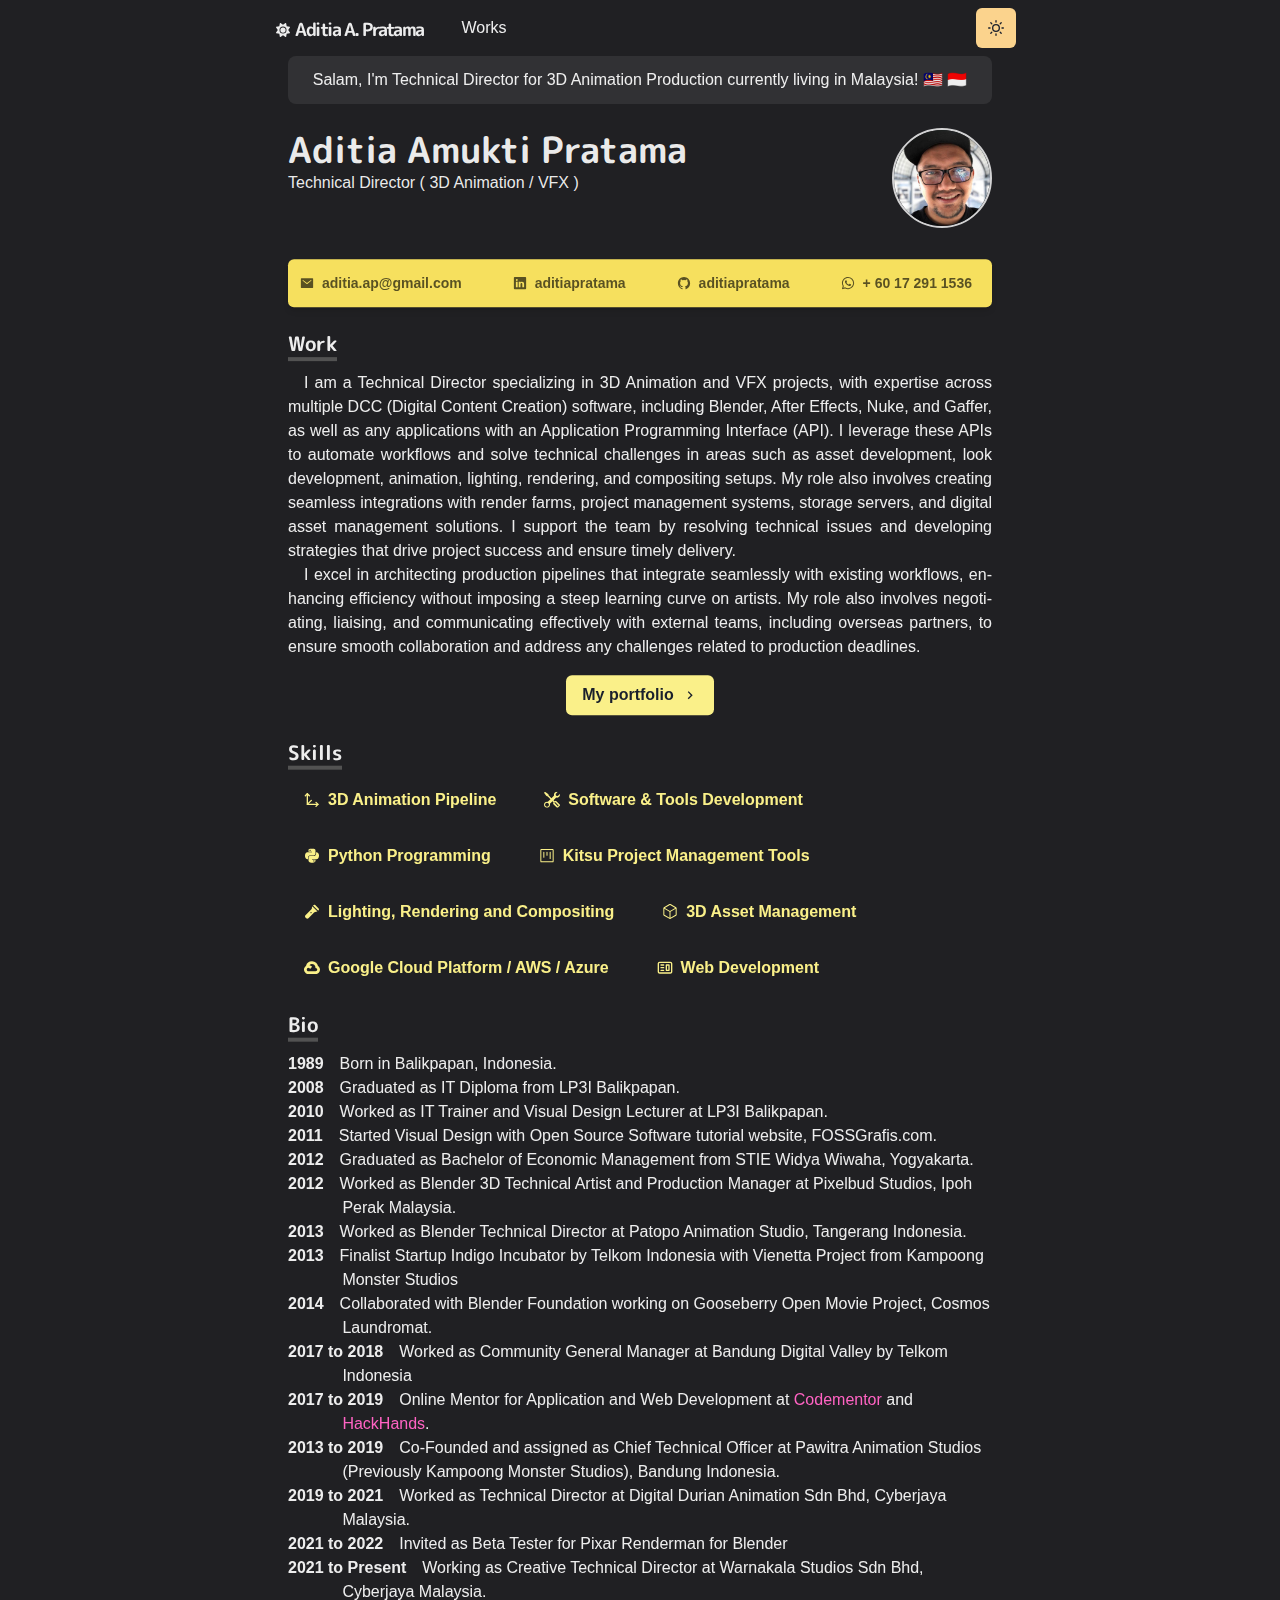
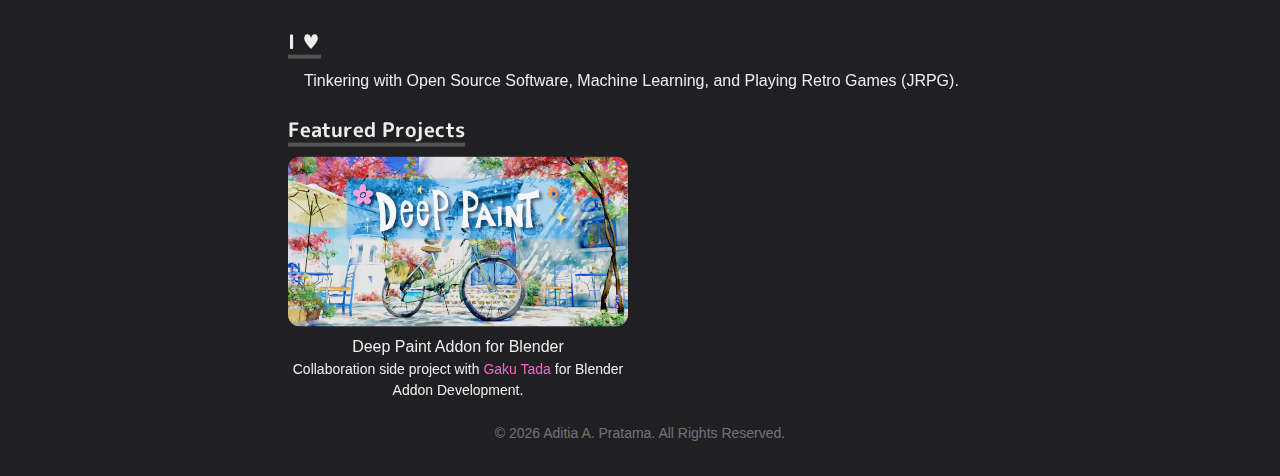
==== commit b2eaac31: "updated" ====
--- a/index.html
+++ b/index.html
@@ -1,4 +1,4 @@
-<!DOCTYPE html><html lang="en"><head><meta charSet="utf-8" data-next-head=""/><meta name="viewport" content="width=device-width, initial-scale=1" data-next-head=""/><meta name="description" content="Aditia&#x27;s homepage" data-next-head=""/><meta name="author" content="craftzdog" data-next-head=""/><link rel="apple-touch-icon" href="apple-touch-icon.png" data-next-head=""/><link rel="shortcut icon" href="/favicon.ico" type="image/x-icon" data-next-head=""/><meta name="twitter:title" content="Aditia A. Pratama" data-next-head=""/><meta name="twitter:card" content="summary_large_image" data-next-head=""/><meta name="twitter:site" content="@craftzdog" data-next-head=""/><meta name="twitter:creator" content="@craftzdog" data-next-head=""/><meta name="twitter:image" content="https://www.craftz.dog/card.png" data-next-head=""/><meta property="og:site_name" content="Aditia A. Pratama" data-next-head=""/><meta name="og:title" content="Aditia A. Pratama" data-next-head=""/><meta property="og:type" content="website" data-next-head=""/><meta property="og:image" content="https://www.craftz.dog/card.png" data-next-head=""/><title data-next-head="">Aditia A. Pratama - Homepage</title><noscript data-n-css=""></noscript><script defer="" nomodule="" src="/_next/static/chunks/polyfills-42372ed130431b0a.js"></script><script src="/_next/static/chunks/webpack-90482acf5b5da506.js" defer=""></script><script src="/_next/static/chunks/framework-06121e066c6696d9.js" defer=""></script><script src="/_next/static/chunks/main-007eb23af4609204.js" defer=""></script><script src="/_next/static/chunks/pages/_app-840fd035fc0a19f8.js" defer=""></script><script src="/_next/static/chunks/ae51ba48-4b8edf137416e4d2.js" defer=""></script><script src="/_next/static/chunks/339-71497fba5ee071af.js" defer=""></script><script src="/_next/static/chunks/223-d0d3fd9963bd267a.js" defer=""></script><script src="/_next/static/chunks/pages/index-79553da8e7d91452.js" defer=""></script><script src="/_next/static/bpKJa2izJKSYWglMyV4dz/_buildManifest.js" defer=""></script><script src="/_next/static/bpKJa2izJKSYWglMyV4dz/_ssgManifest.js" defer=""></script><style id="__jsx-dc568394b5c44dd0">@import url("https://fonts.googleapis.com/css2?family=M+PLUS+Rounded+1c:wght@300;700&display=swap");</style><style id="__jsx-90dfd7bb0de820f6">iframe.payhip-checkout-iframe{color-scheme:light}</style></head><body><script id="chakra-script">!(function(){try{var a=function(c){var v="(prefers-color-scheme: dark)",h=window.matchMedia(v).matches?"dark":"light",r=c==="system"?h:c,o=document.documentElement,s=document.body,l="chakra-ui-light",d="chakra-ui-dark",i=r==="dark";return s.classList.add(i?d:l),s.classList.remove(i?l:d),o.style.colorScheme=r,o.dataset.theme=r,r},n=a,m="dark",e="chakra-ui-color-mode",t=localStorage.getItem(e);t?a(t):localStorage.setItem(e,a(m))}catch(a){}})();</script><div id="__next"><style data-emotion="css-global 93m1n8">:host,:root,[data-theme]{--chakra-ring-inset:var(--chakra-empty,/*!*/ /*!*/);--chakra-ring-offset-width:0px;--chakra-ring-offset-color:#fff;--chakra-ring-color:rgba(66, 153, 225, 0.6);--chakra-ring-offset-shadow:0 0 #0000;--chakra-ring-shadow:0 0 #0000;--chakra-space-x-reverse:0;--chakra-space-y-reverse:0;--chakra-colors-transparent:transparent;--chakra-colors-current:currentColor;--chakra-colors-black:#000000;--chakra-colors-white:#FFFFFF;--chakra-colors-whiteAlpha-50:rgba(255, 255, 255, 0.04);--chakra-colors-whiteAlpha-100:rgba(255, 255, 255, 0.06);--chakra-colors-whiteAlpha-200:rgba(255, 255, 255, 0.08);--chakra-colors-whiteAlpha-300:rgba(255, 255, 255, 0.16);--chakra-colors-whiteAlpha-400:rgba(255, 255, 255, 0.24);--chakra-colors-whiteAlpha-500:rgba(255, 255, 255, 0.36);--chakra-colors-whiteAlpha-600:rgba(255, 255, 255, 0.48);--chakra-colors-whiteAlpha-700:rgba(255, 255, 255, 0.64);--chakra-colors-whiteAlpha-800:rgba(255, 255, 255, 0.80);--chakra-colors-whiteAlpha-900:rgba(255, 255, 255, 0.92);--chakra-colors-blackAlpha-50:rgba(0, 0, 0, 0.04);--chakra-colors-blackAlpha-100:rgba(0, 0, 0, 0.06);--chakra-colors-blackAlpha-200:rgba(0, 0, 0, 0.08);--chakra-colors-blackAlpha-300:rgba(0, 0, 0, 0.16);--chakra-colors-blackAlpha-400:rgba(0, 0, 0, 0.24);--chakra-colors-blackAlpha-500:rgba(0, 0, 0, 0.36);--chakra-colors-blackAlpha-600:rgba(0, 0, 0, 0.48);--chakra-colors-blackAlpha-700:rgba(0, 0, 0, 0.64);--chakra-colors-blackAlpha-800:rgba(0, 0, 0, 0.80);--chakra-colors-blackAlpha-900:rgba(0, 0, 0, 0.92);--chakra-colors-gray-50:#F7FAFC;--chakra-colors-gray-100:#EDF2F7;--chakra-colors-gray-200:#E2E8F0;--chakra-colors-gray-300:#CBD5E0;--chakra-colors-gray-400:#A0AEC0;--chakra-colors-gray-500:#718096;--chakra-colors-gray-600:#4A5568;--chakra-colors-gray-700:#2D3748;--chakra-colors-gray-800:#1A202C;--chakra-colors-gray-900:#171923;--chakra-colors-red-50:#FFF5F5;--chakra-colors-red-100:#FED7D7;--chakra-colors-red-200:#FEB2B2;--chakra-colors-red-300:#FC8181;--chakra-colors-red-400:#F56565;--chakra-colors-red-500:#E53E3E;--chakra-colors-red-600:#C53030;--chakra-colors-red-700:#9B2C2C;--chakra-colors-red-800:#822727;--chakra-colors-red-900:#63171B;--chakra-colors-orange-50:#FFFAF0;--chakra-colors-orange-100:#FEEBC8;--chakra-colors-orange-200:#FBD38D;--chakra-colors-orange-300:#F6AD55;--chakra-colors-orange-400:#ED8936;--chakra-colors-orange-500:#DD6B20;--chakra-colors-orange-600:#C05621;--chakra-colors-orange-700:#9C4221;--chakra-colors-orange-800:#7B341E;--chakra-colors-orange-900:#652B19;--chakra-colors-yellow-50:#FFFFF0;--chakra-colors-yellow-100:#FEFCBF;--chakra-colors-yellow-200:#FAF089;--chakra-colors-yellow-300:#F6E05E;--chakra-colors-yellow-400:#ECC94B;--chakra-colors-yellow-500:#D69E2E;--chakra-colors-yellow-600:#B7791F;--chakra-colors-yellow-700:#975A16;--chakra-colors-yellow-800:#744210;--chakra-colors-yellow-900:#5F370E;--chakra-colors-green-50:#F0FFF4;--chakra-colors-green-100:#C6F6D5;--chakra-colors-green-200:#9AE6B4;--chakra-colors-green-300:#68D391;--chakra-colors-green-400:#48BB78;--chakra-colors-green-500:#38A169;--chakra-colors-green-600:#2F855A;--chakra-colors-green-700:#276749;--chakra-colors-green-800:#22543D;--chakra-colors-green-900:#1C4532;--chakra-colors-teal-50:#E6FFFA;--chakra-colors-teal-100:#B2F5EA;--chakra-colors-teal-200:#81E6D9;--chakra-colors-teal-300:#4FD1C5;--chakra-colors-teal-400:#38B2AC;--chakra-colors-teal-500:#319795;--chakra-colors-teal-600:#2C7A7B;--chakra-colors-teal-700:#285E61;--chakra-colors-teal-800:#234E52;--chakra-colors-teal-900:#1D4044;--chakra-colors-blue-50:#ebf8ff;--chakra-colors-blue-100:#bee3f8;--chakra-colors-blue-200:#90cdf4;--chakra-colors-blue-300:#63b3ed;--chakra-colors-blue-400:#4299e1;--chakra-colors-blue-500:#3182ce;--chakra-colors-blue-600:#2b6cb0;--chakra-colors-blue-700:#2c5282;--chakra-colors-blue-800:#2a4365;--chakra-colors-blue-900:#1A365D;--chakra-colors-cyan-50:#EDFDFD;--chakra-colors-cyan-100:#C4F1F9;--chakra-colors-cyan-200:#9DECF9;--chakra-colors-cyan-300:#76E4F7;--chakra-colors-cyan-400:#0BC5EA;--chakra-colors-cyan-500:#00B5D8;--chakra-colors-cyan-600:#00A3C4;--chakra-colors-cyan-700:#0987A0;--chakra-colors-cyan-800:#086F83;--chakra-colors-cyan-900:#065666;--chakra-colors-purple-50:#FAF5FF;--chakra-colors-purple-100:#E9D8FD;--chakra-colors-purple-200:#D6BCFA;--chakra-colors-purple-300:#B794F4;--chakra-colors-purple-400:#9F7AEA;--chakra-colors-purple-500:#805AD5;--chakra-colors-purple-600:#6B46C1;--chakra-colors-purple-700:#553C9A;--chakra-colors-purple-800:#44337A;--chakra-colors-purple-900:#322659;--chakra-colors-pink-50:#FFF5F7;--chakra-colors-pink-100:#FED7E2;--chakra-colors-pink-200:#FBB6CE;--chakra-colors-pink-300:#F687B3;--chakra-colors-pink-400:#ED64A6;--chakra-colors-pink-500:#D53F8C;--chakra-colors-pink-600:#B83280;--chakra-colors-pink-700:#97266D;--chakra-colors-pink-800:#702459;--chakra-colors-pink-900:#521B41;--chakra-colors-linkedin-50:#E8F4F9;--chakra-colors-linkedin-100:#CFEDFB;--chakra-colors-linkedin-200:#9BDAF3;--chakra-colors-linkedin-300:#68C7EC;--chakra-colors-linkedin-400:#34B3E4;--chakra-colors-linkedin-500:#00A0DC;--chakra-colors-linkedin-600:#008CC9;--chakra-colors-linkedin-700:#0077B5;--chakra-colors-linkedin-800:#005E93;--chakra-colors-linkedin-900:#004471;--chakra-colors-facebook-50:#E8F4F9;--chakra-colors-facebook-100:#D9DEE9;--chakra-colors-facebook-200:#B7C2DA;--chakra-colors-facebook-300:#6482C0;--chakra-colors-facebook-400:#4267B2;--chakra-colors-facebook-500:#385898;--chakra-colors-facebook-600:#314E89;--chakra-colors-facebook-700:#29487D;--chakra-colors-facebook-800:#223B67;--chakra-colors-facebook-900:#1E355B;--chakra-colors-messenger-50:#D0E6FF;--chakra-colors-messenger-100:#B9DAFF;--chakra-colors-messenger-200:#A2CDFF;--chakra-colors-messenger-300:#7AB8FF;--chakra-colors-messenger-400:#2E90FF;--chakra-colors-messenger-500:#0078FF;--chakra-colors-messenger-600:#0063D1;--chakra-colors-messenger-700:#0052AC;--chakra-colors-messenger-800:#003C7E;--chakra-colors-messenger-900:#002C5C;--chakra-colors-whatsapp-50:#dffeec;--chakra-colors-whatsapp-100:#b9f5d0;--chakra-colors-whatsapp-200:#90edb3;--chakra-colors-whatsapp-300:#65e495;--chakra-colors-whatsapp-400:#3cdd78;--chakra-colors-whatsapp-500:#22c35e;--chakra-colors-whatsapp-600:#179848;--chakra-colors-whatsapp-700:#0c6c33;--chakra-colors-whatsapp-800:#01421c;--chakra-colors-whatsapp-900:#001803;--chakra-colors-twitter-50:#E5F4FD;--chakra-colors-twitter-100:#C8E9FB;--chakra-colors-twitter-200:#A8DCFA;--chakra-colors-twitter-300:#83CDF7;--chakra-colors-twitter-400:#57BBF5;--chakra-colors-twitter-500:#1DA1F2;--chakra-colors-twitter-600:#1A94DA;--chakra-colors-twitter-700:#1681BF;--chakra-colors-twitter-800:#136B9E;--chakra-colors-twitter-900:#0D4D71;--chakra-colors-telegram-50:#E3F2F9;--chakra-colors-telegram-100:#C5E4F3;--chakra-colors-telegram-200:#A2D4EC;--chakra-colors-telegram-300:#7AC1E4;--chakra-colors-telegram-400:#47A9DA;--chakra-colors-telegram-500:#0088CC;--chakra-colors-telegram-600:#007AB8;--chakra-colors-telegram-700:#006BA1;--chakra-colors-telegram-800:#005885;--chakra-colors-telegram-900:#003F5E;--chakra-colors-grassTeal:#88ccca;--chakra-borders-none:0;--chakra-borders-1px:1px solid;--chakra-borders-2px:2px solid;--chakra-borders-4px:4px solid;--chakra-borders-8px:8px solid;--chakra-fonts-heading:'M PLUS Rounded 1c';--chakra-fonts-body:-apple-system,BlinkMacSystemFont,"Segoe UI",Helvetica,Arial,sans-serif,"Apple Color Emoji","Segoe UI Emoji","Segoe UI Symbol";--chakra-fonts-mono:SFMono-Regular,Menlo,Monaco,Consolas,"Liberation Mono","Courier New",monospace;--chakra-fontSizes-3xs:0.45rem;--chakra-fontSizes-2xs:0.625rem;--chakra-fontSizes-xs:0.75rem;--chakra-fontSizes-sm:0.875rem;--chakra-fontSizes-md:1rem;--chakra-fontSizes-lg:1.125rem;--chakra-fontSizes-xl:1.25rem;--chakra-fontSizes-2xl:1.5rem;--chakra-fontSizes-3xl:1.875rem;--chakra-fontSizes-4xl:2.25rem;--chakra-fontSizes-5xl:3rem;--chakra-fontSizes-6xl:3.75rem;--chakra-fontSizes-7xl:4.5rem;--chakra-fontSizes-8xl:6rem;--chakra-fontSizes-9xl:8rem;--chakra-fontWeights-hairline:100;--chakra-fontWeights-thin:200;--chakra-fontWeights-light:300;--chakra-fontWeights-normal:400;--chakra-fontWeights-medium:500;--chakra-fontWeights-semibold:600;--chakra-fontWeights-bold:700;--chakra-fontWeights-extrabold:800;--chakra-fontWeights-black:900;--chakra-letterSpacings-tighter:-0.05em;--chakra-letterSpacings-tight:-0.025em;--chakra-letterSpacings-normal:0;--chakra-letterSpacings-wide:0.025em;--chakra-letterSpacings-wider:0.05em;--chakra-letterSpacings-widest:0.1em;--chakra-lineHeights-3:.75rem;--chakra-lineHeights-4:1rem;--chakra-lineHeights-5:1.25rem;--chakra-lineHeights-6:1.5rem;--chakra-lineHeights-7:1.75rem;--chakra-lineHeights-8:2rem;--chakra-lineHeights-9:2.25rem;--chakra-lineHeights-10:2.5rem;--chakra-lineHeights-normal:normal;--chakra-lineHeights-none:1;--chakra-lineHeights-shorter:1.25;--chakra-lineHeights-short:1.375;--chakra-lineHeights-base:1.5;--chakra-lineHeights-tall:1.625;--chakra-lineHeights-taller:2;--chakra-radii-none:0;--chakra-radii-sm:0.125rem;--chakra-radii-base:0.25rem;--chakra-radii-md:0.375rem;--chakra-radii-lg:0.5rem;--chakra-radii-xl:0.75rem;--chakra-radii-2xl:1rem;--chakra-radii-3xl:1.5rem;--chakra-radii-full:9999px;--chakra-space-1:0.25rem;--chakra-space-2:0.5rem;--chakra-space-3:0.75rem;--chakra-space-4:1rem;--chakra-space-5:1.25rem;--chakra-space-6:1.5rem;--chakra-space-7:1.75rem;--chakra-space-8:2rem;--chakra-space-9:2.25rem;--chakra-space-10:2.5rem;--chakra-space-12:3rem;--chakra-space-14:3.5rem;--chakra-space-16:4rem;--chakra-space-20:5rem;--chakra-space-24:6rem;--chakra-space-28:7rem;--chakra-space-32:8rem;--chakra-space-36:9rem;--chakra-space-40:10rem;--chakra-space-44:11rem;--chakra-space-48:12rem;--chakra-space-52:13rem;--chakra-space-56:14rem;--chakra-space-60:15rem;--chakra-space-64:16rem;--chakra-space-72:18rem;--chakra-space-80:20rem;--chakra-space-96:24rem;--chakra-space-px:1px;--chakra-space-0-5:0.125rem;--chakra-space-1-5:0.375rem;--chakra-space-2-5:0.625rem;--chakra-space-3-5:0.875rem;--chakra-shadows-xs:0 0 0 1px rgba(0, 0, 0, 0.05);--chakra-shadows-sm:0 1px 2px 0 rgba(0, 0, 0, 0.05);--chakra-shadows-base:0 1px 3px 0 rgba(0, 0, 0, 0.1),0 1px 2px 0 rgba(0, 0, 0, 0.06);--chakra-shadows-md:0 4px 6px -1px rgba(0, 0, 0, 0.1),0 2px 4px -1px rgba(0, 0, 0, 0.06);--chakra-shadows-lg:0 10px 15px -3px rgba(0, 0, 0, 0.1),0 4px 6px -2px rgba(0, 0, 0, 0.05);--chakra-shadows-xl:0 20px 25px -5px rgba(0, 0, 0, 0.1),0 10px 10px -5px rgba(0, 0, 0, 0.04);--chakra-shadows-2xl:0 25px 50px -12px rgba(0, 0, 0, 0.25);--chakra-shadows-outline:0 0 0 3px rgba(66, 153, 225, 0.6);--chakra-shadows-inner:inset 0 2px 4px 0 rgba(0,0,0,0.06);--chakra-shadows-none:none;--chakra-shadows-dark-lg:rgba(0, 0, 0, 0.1) 0px 0px 0px 1px,rgba(0, 0, 0, 0.2) 0px 5px 10px,rgba(0, 0, 0, 0.4) 0px 15px 40px;--chakra-sizes-1:0.25rem;--chakra-sizes-2:0.5rem;--chakra-sizes-3:0.75rem;--chakra-sizes-4:1rem;--chakra-sizes-5:1.25rem;--chakra-sizes-6:1.5rem;--chakra-sizes-7:1.75rem;--chakra-sizes-8:2rem;--chakra-sizes-9:2.25rem;--chakra-sizes-10:2.5rem;--chakra-sizes-12:3rem;--chakra-sizes-14:3.5rem;--chakra-sizes-16:4rem;--chakra-sizes-20:5rem;--chakra-sizes-24:6rem;--chakra-sizes-28:7rem;--chakra-sizes-32:8rem;--chakra-sizes-36:9rem;--chakra-sizes-40:10rem;--chakra-sizes-44:11rem;--chakra-sizes-48:12rem;--chakra-sizes-52:13rem;--chakra-sizes-56:14rem;--chakra-sizes-60:15rem;--chakra-sizes-64:16rem;--chakra-sizes-72:18rem;--chakra-sizes-80:20rem;--chakra-sizes-96:24rem;--chakra-sizes-px:1px;--chakra-sizes-0-5:0.125rem;--chakra-sizes-1-5:0.375rem;--chakra-sizes-2-5:0.625rem;--chakra-sizes-3-5:0.875rem;--chakra-sizes-max:max-content;--chakra-sizes-min:min-content;--chakra-sizes-full:100%;--chakra-sizes-3xs:14rem;--chakra-sizes-2xs:16rem;--chakra-sizes-xs:20rem;--chakra-sizes-sm:24rem;--chakra-sizes-md:28rem;--chakra-sizes-lg:32rem;--chakra-sizes-xl:36rem;--chakra-sizes-2xl:42rem;--chakra-sizes-3xl:48rem;--chakra-sizes-4xl:56rem;--chakra-sizes-5xl:64rem;--chakra-sizes-6xl:72rem;--chakra-sizes-7xl:80rem;--chakra-sizes-8xl:90rem;--chakra-sizes-prose:60ch;--chakra-sizes-container-sm:640px;--chakra-sizes-container-md:768px;--chakra-sizes-container-lg:1024px;--chakra-sizes-container-xl:1280px;--chakra-zIndices-hide:-1;--chakra-zIndices-auto:auto;--chakra-zIndices-base:0;--chakra-zIndices-docked:10;--chakra-zIndices-dropdown:1000;--chakra-zIndices-sticky:1100;--chakra-zIndices-banner:1200;--chakra-zIndices-overlay:1300;--chakra-zIndices-modal:1400;--chakra-zIndices-popover:1500;--chakra-zIndices-skipLink:1600;--chakra-zIndices-toast:1700;--chakra-zIndices-tooltip:1800;--chakra-transition-property-common:background-color,border-color,color,fill,stroke,opacity,box-shadow,transform;--chakra-transition-property-colors:background-color,border-color,color,fill,stroke;--chakra-transition-property-dimensions:width,height;--chakra-transition-property-position:left,right,top,bottom;--chakra-transition-property-background:background-color,background-image,background-position;--chakra-transition-easing-ease-in:cubic-bezier(0.4, 0, 1, 1);--chakra-transition-easing-ease-out:cubic-bezier(0, 0, 0.2, 1);--chakra-transition-easing-ease-in-out:cubic-bezier(0.4, 0, 0.2, 1);--chakra-transition-duration-ultra-fast:50ms;--chakra-transition-duration-faster:100ms;--chakra-transition-duration-fast:150ms;--chakra-transition-duration-normal:200ms;--chakra-transition-duration-slow:300ms;--chakra-transition-duration-slower:400ms;--chakra-transition-duration-ultra-slow:500ms;--chakra-blur-none:0;--chakra-blur-sm:4px;--chakra-blur-base:8px;--chakra-blur-md:12px;--chakra-blur-lg:16px;--chakra-blur-xl:24px;--chakra-blur-2xl:40px;--chakra-blur-3xl:64px;--chakra-breakpoints-base:0em;--chakra-breakpoints-sm:30em;--chakra-breakpoints-md:48em;--chakra-breakpoints-lg:62em;--chakra-breakpoints-xl:80em;--chakra-breakpoints-2xl:96em;}.chakra-ui-light :host:not([data-theme]),.chakra-ui-light :root:not([data-theme]),.chakra-ui-light [data-theme]:not([data-theme]),[data-theme=light] :host:not([data-theme]),[data-theme=light] :root:not([data-theme]),[data-theme=light] [data-theme]:not([data-theme]),:host[data-theme=light],:root[data-theme=light],[data-theme][data-theme=light]{--chakra-colors-chakra-body-text:var(--chakra-colors-gray-800);--chakra-colors-chakra-body-bg:var(--chakra-colors-white);--chakra-colors-chakra-border-color:var(--chakra-colors-gray-200);--chakra-colors-chakra-inverse-text:var(--chakra-colors-white);--chakra-colors-chakra-subtle-bg:var(--chakra-colors-gray-100);--chakra-colors-chakra-subtle-text:var(--chakra-colors-gray-600);--chakra-colors-chakra-placeholder-color:var(--chakra-colors-gray-500);}.chakra-ui-dark :host:not([data-theme]),.chakra-ui-dark :root:not([data-theme]),.chakra-ui-dark [data-theme]:not([data-theme]),[data-theme=dark] :host:not([data-theme]),[data-theme=dark] :root:not([data-theme]),[data-theme=dark] [data-theme]:not([data-theme]),:host[data-theme=dark],:root[data-theme=dark],[data-theme][data-theme=dark]{--chakra-colors-chakra-body-text:var(--chakra-colors-whiteAlpha-900);--chakra-colors-chakra-body-bg:var(--chakra-colors-gray-800);--chakra-colors-chakra-border-color:var(--chakra-colors-whiteAlpha-300);--chakra-colors-chakra-inverse-text:var(--chakra-colors-gray-800);--chakra-colors-chakra-subtle-bg:var(--chakra-colors-gray-700);--chakra-colors-chakra-subtle-text:var(--chakra-colors-gray-400);--chakra-colors-chakra-placeholder-color:var(--chakra-colors-whiteAlpha-400);}</style><style data-emotion="css-global fubdgu">html{line-height:1.5;-webkit-text-size-adjust:100%;font-family:system-ui,sans-serif;-webkit-font-smoothing:antialiased;text-rendering:optimizeLegibility;-moz-osx-font-smoothing:grayscale;touch-action:manipulation;}body{position:relative;min-height:100%;margin:0;font-feature-settings:"kern";}:where(*, *::before, *::after){border-width:0;border-style:solid;box-sizing:border-box;word-wrap:break-word;}main{display:block;}hr{border-top-width:1px;box-sizing:content-box;height:0;overflow:visible;}:where(pre, code, kbd,samp){font-family:SFMono-Regular,Menlo,Monaco,Consolas,monospace;font-size:1em;}a{background-color:transparent;color:inherit;-webkit-text-decoration:inherit;text-decoration:inherit;}abbr[title]{border-bottom:none;-webkit-text-decoration:underline;text-decoration:underline;-webkit-text-decoration:underline dotted;-webkit-text-decoration:underline dotted;text-decoration:underline dotted;}:where(b, strong){font-weight:bold;}small{font-size:80%;}:where(sub,sup){font-size:75%;line-height:0;position:relative;vertical-align:baseline;}sub{bottom:-0.25em;}sup{top:-0.5em;}img{border-style:none;}:where(button, input, optgroup, select, textarea){font-family:inherit;font-size:100%;line-height:1.15;margin:0;}:where(button, input){overflow:visible;}:where(button, select){text-transform:none;}:where(
+<!DOCTYPE html><html lang="en"><head><meta charSet="utf-8" data-next-head=""/><meta name="viewport" content="width=device-width, initial-scale=1" data-next-head=""/><meta name="description" content="Aditia&#x27;s homepage" data-next-head=""/><meta name="author" content="craftzdog" data-next-head=""/><link rel="apple-touch-icon" href="apple-touch-icon.png" data-next-head=""/><link rel="shortcut icon" href="/favicon.ico" type="image/x-icon" data-next-head=""/><meta name="twitter:title" content="Aditia A. Pratama" data-next-head=""/><meta name="twitter:card" content="summary_large_image" data-next-head=""/><meta name="twitter:site" content="@craftzdog" data-next-head=""/><meta name="twitter:creator" content="@craftzdog" data-next-head=""/><meta name="twitter:image" content="https://www.craftz.dog/card.png" data-next-head=""/><meta property="og:site_name" content="Aditia A. Pratama" data-next-head=""/><meta name="og:title" content="Aditia A. Pratama" data-next-head=""/><meta property="og:type" content="website" data-next-head=""/><meta property="og:image" content="https://www.craftz.dog/card.png" data-next-head=""/><title data-next-head="">Aditia A. Pratama - Homepage</title><noscript data-n-css=""></noscript><script defer="" nomodule="" src="/_next/static/chunks/polyfills-42372ed130431b0a.js"></script><script src="/_next/static/chunks/webpack-90482acf5b5da506.js" defer=""></script><script src="/_next/static/chunks/framework-06121e066c6696d9.js" defer=""></script><script src="/_next/static/chunks/main-007eb23af4609204.js" defer=""></script><script src="/_next/static/chunks/pages/_app-840fd035fc0a19f8.js" defer=""></script><script src="/_next/static/chunks/d0447323-f4c64da1a4bc9302.js" defer=""></script><script src="/_next/static/chunks/98ea7ec2-6dcbe9fcce604263.js" defer=""></script><script src="/_next/static/chunks/ae51ba48-80c5413caec15c1d.js" defer=""></script><script src="/_next/static/chunks/7779ef99-c735ac6e8dad6099.js" defer=""></script><script src="/_next/static/chunks/7f0c75c1-0c81948b651bde69.js" defer=""></script><script src="/_next/static/chunks/0c428ae2-7e13ca1e9981769a.js" defer=""></script><script src="/_next/static/chunks/339-71497fba5ee071af.js" defer=""></script><script src="/_next/static/chunks/223-d0d3fd9963bd267a.js" defer=""></script><script src="/_next/static/chunks/pages/index-60eeb44a1a0d35d9.js" defer=""></script><script src="/_next/static/OuC05_ik-I2112SgPcrw_/_buildManifest.js" defer=""></script><script src="/_next/static/OuC05_ik-I2112SgPcrw_/_ssgManifest.js" defer=""></script><style id="__jsx-dc568394b5c44dd0">@import url("https://fonts.googleapis.com/css2?family=M+PLUS+Rounded+1c:wght@300;700&display=swap");</style><style id="__jsx-90dfd7bb0de820f6">iframe.payhip-checkout-iframe{color-scheme:light}</style></head><body><script id="chakra-script">!(function(){try{var a=function(c){var v="(prefers-color-scheme: dark)",h=window.matchMedia(v).matches?"dark":"light",r=c==="system"?h:c,o=document.documentElement,s=document.body,l="chakra-ui-light",d="chakra-ui-dark",i=r==="dark";return s.classList.add(i?d:l),s.classList.remove(i?l:d),o.style.colorScheme=r,o.dataset.theme=r,r},n=a,m="dark",e="chakra-ui-color-mode",t=localStorage.getItem(e);t?a(t):localStorage.setItem(e,a(m))}catch(a){}})();</script><div id="__next"><style data-emotion="css-global 93m1n8">:host,:root,[data-theme]{--chakra-ring-inset:var(--chakra-empty,/*!*/ /*!*/);--chakra-ring-offset-width:0px;--chakra-ring-offset-color:#fff;--chakra-ring-color:rgba(66, 153, 225, 0.6);--chakra-ring-offset-shadow:0 0 #0000;--chakra-ring-shadow:0 0 #0000;--chakra-space-x-reverse:0;--chakra-space-y-reverse:0;--chakra-colors-transparent:transparent;--chakra-colors-current:currentColor;--chakra-colors-black:#000000;--chakra-colors-white:#FFFFFF;--chakra-colors-whiteAlpha-50:rgba(255, 255, 255, 0.04);--chakra-colors-whiteAlpha-100:rgba(255, 255, 255, 0.06);--chakra-colors-whiteAlpha-200:rgba(255, 255, 255, 0.08);--chakra-colors-whiteAlpha-300:rgba(255, 255, 255, 0.16);--chakra-colors-whiteAlpha-400:rgba(255, 255, 255, 0.24);--chakra-colors-whiteAlpha-500:rgba(255, 255, 255, 0.36);--chakra-colors-whiteAlpha-600:rgba(255, 255, 255, 0.48);--chakra-colors-whiteAlpha-700:rgba(255, 255, 255, 0.64);--chakra-colors-whiteAlpha-800:rgba(255, 255, 255, 0.80);--chakra-colors-whiteAlpha-900:rgba(255, 255, 255, 0.92);--chakra-colors-blackAlpha-50:rgba(0, 0, 0, 0.04);--chakra-colors-blackAlpha-100:rgba(0, 0, 0, 0.06);--chakra-colors-blackAlpha-200:rgba(0, 0, 0, 0.08);--chakra-colors-blackAlpha-300:rgba(0, 0, 0, 0.16);--chakra-colors-blackAlpha-400:rgba(0, 0, 0, 0.24);--chakra-colors-blackAlpha-500:rgba(0, 0, 0, 0.36);--chakra-colors-blackAlpha-600:rgba(0, 0, 0, 0.48);--chakra-colors-blackAlpha-700:rgba(0, 0, 0, 0.64);--chakra-colors-blackAlpha-800:rgba(0, 0, 0, 0.80);--chakra-colors-blackAlpha-900:rgba(0, 0, 0, 0.92);--chakra-colors-gray-50:#F7FAFC;--chakra-colors-gray-100:#EDF2F7;--chakra-colors-gray-200:#E2E8F0;--chakra-colors-gray-300:#CBD5E0;--chakra-colors-gray-400:#A0AEC0;--chakra-colors-gray-500:#718096;--chakra-colors-gray-600:#4A5568;--chakra-colors-gray-700:#2D3748;--chakra-colors-gray-800:#1A202C;--chakra-colors-gray-900:#171923;--chakra-colors-red-50:#FFF5F5;--chakra-colors-red-100:#FED7D7;--chakra-colors-red-200:#FEB2B2;--chakra-colors-red-300:#FC8181;--chakra-colors-red-400:#F56565;--chakra-colors-red-500:#E53E3E;--chakra-colors-red-600:#C53030;--chakra-colors-red-700:#9B2C2C;--chakra-colors-red-800:#822727;--chakra-colors-red-900:#63171B;--chakra-colors-orange-50:#FFFAF0;--chakra-colors-orange-100:#FEEBC8;--chakra-colors-orange-200:#FBD38D;--chakra-colors-orange-300:#F6AD55;--chakra-colors-orange-400:#ED8936;--chakra-colors-orange-500:#DD6B20;--chakra-colors-orange-600:#C05621;--chakra-colors-orange-700:#9C4221;--chakra-colors-orange-800:#7B341E;--chakra-colors-orange-900:#652B19;--chakra-colors-yellow-50:#FFFFF0;--chakra-colors-yellow-100:#FEFCBF;--chakra-colors-yellow-200:#FAF089;--chakra-colors-yellow-300:#F6E05E;--chakra-colors-yellow-400:#ECC94B;--chakra-colors-yellow-500:#D69E2E;--chakra-colors-yellow-600:#B7791F;--chakra-colors-yellow-700:#975A16;--chakra-colors-yellow-800:#744210;--chakra-colors-yellow-900:#5F370E;--chakra-colors-green-50:#F0FFF4;--chakra-colors-green-100:#C6F6D5;--chakra-colors-green-200:#9AE6B4;--chakra-colors-green-300:#68D391;--chakra-colors-green-400:#48BB78;--chakra-colors-green-500:#38A169;--chakra-colors-green-600:#2F855A;--chakra-colors-green-700:#276749;--chakra-colors-green-800:#22543D;--chakra-colors-green-900:#1C4532;--chakra-colors-teal-50:#E6FFFA;--chakra-colors-teal-100:#B2F5EA;--chakra-colors-teal-200:#81E6D9;--chakra-colors-teal-300:#4FD1C5;--chakra-colors-teal-400:#38B2AC;--chakra-colors-teal-500:#319795;--chakra-colors-teal-600:#2C7A7B;--chakra-colors-teal-700:#285E61;--chakra-colors-teal-800:#234E52;--chakra-colors-teal-900:#1D4044;--chakra-colors-blue-50:#ebf8ff;--chakra-colors-blue-100:#bee3f8;--chakra-colors-blue-200:#90cdf4;--chakra-colors-blue-300:#63b3ed;--chakra-colors-blue-400:#4299e1;--chakra-colors-blue-500:#3182ce;--chakra-colors-blue-600:#2b6cb0;--chakra-colors-blue-700:#2c5282;--chakra-colors-blue-800:#2a4365;--chakra-colors-blue-900:#1A365D;--chakra-colors-cyan-50:#EDFDFD;--chakra-colors-cyan-100:#C4F1F9;--chakra-colors-cyan-200:#9DECF9;--chakra-colors-cyan-300:#76E4F7;--chakra-colors-cyan-400:#0BC5EA;--chakra-colors-cyan-500:#00B5D8;--chakra-colors-cyan-600:#00A3C4;--chakra-colors-cyan-700:#0987A0;--chakra-colors-cyan-800:#086F83;--chakra-colors-cyan-900:#065666;--chakra-colors-purple-50:#FAF5FF;--chakra-colors-purple-100:#E9D8FD;--chakra-colors-purple-200:#D6BCFA;--chakra-colors-purple-300:#B794F4;--chakra-colors-purple-400:#9F7AEA;--chakra-colors-purple-500:#805AD5;--chakra-colors-purple-600:#6B46C1;--chakra-colors-purple-700:#553C9A;--chakra-colors-purple-800:#44337A;--chakra-colors-purple-900:#322659;--chakra-colors-pink-50:#FFF5F7;--chakra-colors-pink-100:#FED7E2;--chakra-colors-pink-200:#FBB6CE;--chakra-colors-pink-300:#F687B3;--chakra-colors-pink-400:#ED64A6;--chakra-colors-pink-500:#D53F8C;--chakra-colors-pink-600:#B83280;--chakra-colors-pink-700:#97266D;--chakra-colors-pink-800:#702459;--chakra-colors-pink-900:#521B41;--chakra-colors-linkedin-50:#E8F4F9;--chakra-colors-linkedin-100:#CFEDFB;--chakra-colors-linkedin-200:#9BDAF3;--chakra-colors-linkedin-300:#68C7EC;--chakra-colors-linkedin-400:#34B3E4;--chakra-colors-linkedin-500:#00A0DC;--chakra-colors-linkedin-600:#008CC9;--chakra-colors-linkedin-700:#0077B5;--chakra-colors-linkedin-800:#005E93;--chakra-colors-linkedin-900:#004471;--chakra-colors-facebook-50:#E8F4F9;--chakra-colors-facebook-100:#D9DEE9;--chakra-colors-facebook-200:#B7C2DA;--chakra-colors-facebook-300:#6482C0;--chakra-colors-facebook-400:#4267B2;--chakra-colors-facebook-500:#385898;--chakra-colors-facebook-600:#314E89;--chakra-colors-facebook-700:#29487D;--chakra-colors-facebook-800:#223B67;--chakra-colors-facebook-900:#1E355B;--chakra-colors-messenger-50:#D0E6FF;--chakra-colors-messenger-100:#B9DAFF;--chakra-colors-messenger-200:#A2CDFF;--chakra-colors-messenger-300:#7AB8FF;--chakra-colors-messenger-400:#2E90FF;--chakra-colors-messenger-500:#0078FF;--chakra-colors-messenger-600:#0063D1;--chakra-colors-messenger-700:#0052AC;--chakra-colors-messenger-800:#003C7E;--chakra-colors-messenger-900:#002C5C;--chakra-colors-whatsapp-50:#dffeec;--chakra-colors-whatsapp-100:#b9f5d0;--chakra-colors-whatsapp-200:#90edb3;--chakra-colors-whatsapp-300:#65e495;--chakra-colors-whatsapp-400:#3cdd78;--chakra-colors-whatsapp-500:#22c35e;--chakra-colors-whatsapp-600:#179848;--chakra-colors-whatsapp-700:#0c6c33;--chakra-colors-whatsapp-800:#01421c;--chakra-colors-whatsapp-900:#001803;--chakra-colors-twitter-50:#E5F4FD;--chakra-colors-twitter-100:#C8E9FB;--chakra-colors-twitter-200:#A8DCFA;--chakra-colors-twitter-300:#83CDF7;--chakra-colors-twitter-400:#57BBF5;--chakra-colors-twitter-500:#1DA1F2;--chakra-colors-twitter-600:#1A94DA;--chakra-colors-twitter-700:#1681BF;--chakra-colors-twitter-800:#136B9E;--chakra-colors-twitter-900:#0D4D71;--chakra-colors-telegram-50:#E3F2F9;--chakra-colors-telegram-100:#C5E4F3;--chakra-colors-telegram-200:#A2D4EC;--chakra-colors-telegram-300:#7AC1E4;--chakra-colors-telegram-400:#47A9DA;--chakra-colors-telegram-500:#0088CC;--chakra-colors-telegram-600:#007AB8;--chakra-colors-telegram-700:#006BA1;--chakra-colors-telegram-800:#005885;--chakra-colors-telegram-900:#003F5E;--chakra-colors-grassTeal:#88ccca;--chakra-borders-none:0;--chakra-borders-1px:1px solid;--chakra-borders-2px:2px solid;--chakra-borders-4px:4px solid;--chakra-borders-8px:8px solid;--chakra-fonts-heading:'M PLUS Rounded 1c';--chakra-fonts-body:-apple-system,BlinkMacSystemFont,"Segoe UI",Helvetica,Arial,sans-serif,"Apple Color Emoji","Segoe UI Emoji","Segoe UI Symbol";--chakra-fonts-mono:SFMono-Regular,Menlo,Monaco,Consolas,"Liberation Mono","Courier New",monospace;--chakra-fontSizes-3xs:0.45rem;--chakra-fontSizes-2xs:0.625rem;--chakra-fontSizes-xs:0.75rem;--chakra-fontSizes-sm:0.875rem;--chakra-fontSizes-md:1rem;--chakra-fontSizes-lg:1.125rem;--chakra-fontSizes-xl:1.25rem;--chakra-fontSizes-2xl:1.5rem;--chakra-fontSizes-3xl:1.875rem;--chakra-fontSizes-4xl:2.25rem;--chakra-fontSizes-5xl:3rem;--chakra-fontSizes-6xl:3.75rem;--chakra-fontSizes-7xl:4.5rem;--chakra-fontSizes-8xl:6rem;--chakra-fontSizes-9xl:8rem;--chakra-fontWeights-hairline:100;--chakra-fontWeights-thin:200;--chakra-fontWeights-light:300;--chakra-fontWeights-normal:400;--chakra-fontWeights-medium:500;--chakra-fontWeights-semibold:600;--chakra-fontWeights-bold:700;--chakra-fontWeights-extrabold:800;--chakra-fontWeights-black:900;--chakra-letterSpacings-tighter:-0.05em;--chakra-letterSpacings-tight:-0.025em;--chakra-letterSpacings-normal:0;--chakra-letterSpacings-wide:0.025em;--chakra-letterSpacings-wider:0.05em;--chakra-letterSpacings-widest:0.1em;--chakra-lineHeights-3:.75rem;--chakra-lineHeights-4:1rem;--chakra-lineHeights-5:1.25rem;--chakra-lineHeights-6:1.5rem;--chakra-lineHeights-7:1.75rem;--chakra-lineHeights-8:2rem;--chakra-lineHeights-9:2.25rem;--chakra-lineHeights-10:2.5rem;--chakra-lineHeights-normal:normal;--chakra-lineHeights-none:1;--chakra-lineHeights-shorter:1.25;--chakra-lineHeights-short:1.375;--chakra-lineHeights-base:1.5;--chakra-lineHeights-tall:1.625;--chakra-lineHeights-taller:2;--chakra-radii-none:0;--chakra-radii-sm:0.125rem;--chakra-radii-base:0.25rem;--chakra-radii-md:0.375rem;--chakra-radii-lg:0.5rem;--chakra-radii-xl:0.75rem;--chakra-radii-2xl:1rem;--chakra-radii-3xl:1.5rem;--chakra-radii-full:9999px;--chakra-space-1:0.25rem;--chakra-space-2:0.5rem;--chakra-space-3:0.75rem;--chakra-space-4:1rem;--chakra-space-5:1.25rem;--chakra-space-6:1.5rem;--chakra-space-7:1.75rem;--chakra-space-8:2rem;--chakra-space-9:2.25rem;--chakra-space-10:2.5rem;--chakra-space-12:3rem;--chakra-space-14:3.5rem;--chakra-space-16:4rem;--chakra-space-20:5rem;--chakra-space-24:6rem;--chakra-space-28:7rem;--chakra-space-32:8rem;--chakra-space-36:9rem;--chakra-space-40:10rem;--chakra-space-44:11rem;--chakra-space-48:12rem;--chakra-space-52:13rem;--chakra-space-56:14rem;--chakra-space-60:15rem;--chakra-space-64:16rem;--chakra-space-72:18rem;--chakra-space-80:20rem;--chakra-space-96:24rem;--chakra-space-px:1px;--chakra-space-0-5:0.125rem;--chakra-space-1-5:0.375rem;--chakra-space-2-5:0.625rem;--chakra-space-3-5:0.875rem;--chakra-shadows-xs:0 0 0 1px rgba(0, 0, 0, 0.05);--chakra-shadows-sm:0 1px 2px 0 rgba(0, 0, 0, 0.05);--chakra-shadows-base:0 1px 3px 0 rgba(0, 0, 0, 0.1),0 1px 2px 0 rgba(0, 0, 0, 0.06);--chakra-shadows-md:0 4px 6px -1px rgba(0, 0, 0, 0.1),0 2px 4px -1px rgba(0, 0, 0, 0.06);--chakra-shadows-lg:0 10px 15px -3px rgba(0, 0, 0, 0.1),0 4px 6px -2px rgba(0, 0, 0, 0.05);--chakra-shadows-xl:0 20px 25px -5px rgba(0, 0, 0, 0.1),0 10px 10px -5px rgba(0, 0, 0, 0.04);--chakra-shadows-2xl:0 25px 50px -12px rgba(0, 0, 0, 0.25);--chakra-shadows-outline:0 0 0 3px rgba(66, 153, 225, 0.6);--chakra-shadows-inner:inset 0 2px 4px 0 rgba(0,0,0,0.06);--chakra-shadows-none:none;--chakra-shadows-dark-lg:rgba(0, 0, 0, 0.1) 0px 0px 0px 1px,rgba(0, 0, 0, 0.2) 0px 5px 10px,rgba(0, 0, 0, 0.4) 0px 15px 40px;--chakra-sizes-1:0.25rem;--chakra-sizes-2:0.5rem;--chakra-sizes-3:0.75rem;--chakra-sizes-4:1rem;--chakra-sizes-5:1.25rem;--chakra-sizes-6:1.5rem;--chakra-sizes-7:1.75rem;--chakra-sizes-8:2rem;--chakra-sizes-9:2.25rem;--chakra-sizes-10:2.5rem;--chakra-sizes-12:3rem;--chakra-sizes-14:3.5rem;--chakra-sizes-16:4rem;--chakra-sizes-20:5rem;--chakra-sizes-24:6rem;--chakra-sizes-28:7rem;--chakra-sizes-32:8rem;--chakra-sizes-36:9rem;--chakra-sizes-40:10rem;--chakra-sizes-44:11rem;--chakra-sizes-48:12rem;--chakra-sizes-52:13rem;--chakra-sizes-56:14rem;--chakra-sizes-60:15rem;--chakra-sizes-64:16rem;--chakra-sizes-72:18rem;--chakra-sizes-80:20rem;--chakra-sizes-96:24rem;--chakra-sizes-px:1px;--chakra-sizes-0-5:0.125rem;--chakra-sizes-1-5:0.375rem;--chakra-sizes-2-5:0.625rem;--chakra-sizes-3-5:0.875rem;--chakra-sizes-max:max-content;--chakra-sizes-min:min-content;--chakra-sizes-full:100%;--chakra-sizes-3xs:14rem;--chakra-sizes-2xs:16rem;--chakra-sizes-xs:20rem;--chakra-sizes-sm:24rem;--chakra-sizes-md:28rem;--chakra-sizes-lg:32rem;--chakra-sizes-xl:36rem;--chakra-sizes-2xl:42rem;--chakra-sizes-3xl:48rem;--chakra-sizes-4xl:56rem;--chakra-sizes-5xl:64rem;--chakra-sizes-6xl:72rem;--chakra-sizes-7xl:80rem;--chakra-sizes-8xl:90rem;--chakra-sizes-prose:60ch;--chakra-sizes-container-sm:640px;--chakra-sizes-container-md:768px;--chakra-sizes-container-lg:1024px;--chakra-sizes-container-xl:1280px;--chakra-zIndices-hide:-1;--chakra-zIndices-auto:auto;--chakra-zIndices-base:0;--chakra-zIndices-docked:10;--chakra-zIndices-dropdown:1000;--chakra-zIndices-sticky:1100;--chakra-zIndices-banner:1200;--chakra-zIndices-overlay:1300;--chakra-zIndices-modal:1400;--chakra-zIndices-popover:1500;--chakra-zIndices-skipLink:1600;--chakra-zIndices-toast:1700;--chakra-zIndices-tooltip:1800;--chakra-transition-property-common:background-color,border-color,color,fill,stroke,opacity,box-shadow,transform;--chakra-transition-property-colors:background-color,border-color,color,fill,stroke;--chakra-transition-property-dimensions:width,height;--chakra-transition-property-position:left,right,top,bottom;--chakra-transition-property-background:background-color,background-image,background-position;--chakra-transition-easing-ease-in:cubic-bezier(0.4, 0, 1, 1);--chakra-transition-easing-ease-out:cubic-bezier(0, 0, 0.2, 1);--chakra-transition-easing-ease-in-out:cubic-bezier(0.4, 0, 0.2, 1);--chakra-transition-duration-ultra-fast:50ms;--chakra-transition-duration-faster:100ms;--chakra-transition-duration-fast:150ms;--chakra-transition-duration-normal:200ms;--chakra-transition-duration-slow:300ms;--chakra-transition-duration-slower:400ms;--chakra-transition-duration-ultra-slow:500ms;--chakra-blur-none:0;--chakra-blur-sm:4px;--chakra-blur-base:8px;--chakra-blur-md:12px;--chakra-blur-lg:16px;--chakra-blur-xl:24px;--chakra-blur-2xl:40px;--chakra-blur-3xl:64px;--chakra-breakpoints-base:0em;--chakra-breakpoints-sm:30em;--chakra-breakpoints-md:48em;--chakra-breakpoints-lg:62em;--chakra-breakpoints-xl:80em;--chakra-breakpoints-2xl:96em;}.chakra-ui-light :host:not([data-theme]),.chakra-ui-light :root:not([data-theme]),.chakra-ui-light [data-theme]:not([data-theme]),[data-theme=light] :host:not([data-theme]),[data-theme=light] :root:not([data-theme]),[data-theme=light] [data-theme]:not([data-theme]),:host[data-theme=light],:root[data-theme=light],[data-theme][data-theme=light]{--chakra-colors-chakra-body-text:var(--chakra-colors-gray-800);--chakra-colors-chakra-body-bg:var(--chakra-colors-white);--chakra-colors-chakra-border-color:var(--chakra-colors-gray-200);--chakra-colors-chakra-inverse-text:var(--chakra-colors-white);--chakra-colors-chakra-subtle-bg:var(--chakra-colors-gray-100);--chakra-colors-chakra-subtle-text:var(--chakra-colors-gray-600);--chakra-colors-chakra-placeholder-color:var(--chakra-colors-gray-500);}.chakra-ui-dark :host:not([data-theme]),.chakra-ui-dark :root:not([data-theme]),.chakra-ui-dark [data-theme]:not([data-theme]),[data-theme=dark] :host:not([data-theme]),[data-theme=dark] :root:not([data-theme]),[data-theme=dark] [data-theme]:not([data-theme]),:host[data-theme=dark],:root[data-theme=dark],[data-theme][data-theme=dark]{--chakra-colors-chakra-body-text:var(--chakra-colors-whiteAlpha-900);--chakra-colors-chakra-body-bg:var(--chakra-colors-gray-800);--chakra-colors-chakra-border-color:var(--chakra-colors-whiteAlpha-300);--chakra-colors-chakra-inverse-text:var(--chakra-colors-gray-800);--chakra-colors-chakra-subtle-bg:var(--chakra-colors-gray-700);--chakra-colors-chakra-subtle-text:var(--chakra-colors-gray-400);--chakra-colors-chakra-placeholder-color:var(--chakra-colors-whiteAlpha-400);}</style><style data-emotion="css-global fubdgu">html{line-height:1.5;-webkit-text-size-adjust:100%;font-family:system-ui,sans-serif;-webkit-font-smoothing:antialiased;text-rendering:optimizeLegibility;-moz-osx-font-smoothing:grayscale;touch-action:manipulation;}body{position:relative;min-height:100%;margin:0;font-feature-settings:"kern";}:where(*, *::before, *::after){border-width:0;border-style:solid;box-sizing:border-box;word-wrap:break-word;}main{display:block;}hr{border-top-width:1px;box-sizing:content-box;height:0;overflow:visible;}:where(pre, code, kbd,samp){font-family:SFMono-Regular,Menlo,Monaco,Consolas,monospace;font-size:1em;}a{background-color:transparent;color:inherit;-webkit-text-decoration:inherit;text-decoration:inherit;}abbr[title]{border-bottom:none;-webkit-text-decoration:underline;text-decoration:underline;-webkit-text-decoration:underline dotted;-webkit-text-decoration:underline dotted;text-decoration:underline dotted;}:where(b, strong){font-weight:bold;}small{font-size:80%;}:where(sub,sup){font-size:75%;line-height:0;position:relative;vertical-align:baseline;}sub{bottom:-0.25em;}sup{top:-0.5em;}img{border-style:none;}:where(button, input, optgroup, select, textarea){font-family:inherit;font-size:100%;line-height:1.15;margin:0;}:where(button, input){overflow:visible;}:where(button, select){text-transform:none;}:where(
           button::-moz-focus-inner,
           [type="button"]::-moz-focus-inner,
           [type="reset"]::-moz-focus-inner,
@@ -19,4 +19,4 @@
           pre
         ){margin:0;}button{background:transparent;padding:0;}fieldset{margin:0;padding:0;}:where(ol, ul){margin:0;padding:0;}textarea{resize:vertical;}:where(button, [role="button"]){cursor:pointer;}button::-moz-focus-inner{border:0!important;}table{border-collapse:collapse;}:where(h1, h2, h3, h4, h5, h6){font-size:inherit;font-weight:inherit;}:where(button, input, optgroup, select, textarea){padding:0;line-height:inherit;color:inherit;}:where(img, svg, video, canvas, audio, iframe, embed, object){display:block;}:where(img, video){max-width:100%;height:auto;}[data-js-focus-visible] :focus:not([data-focus-visible-added]):not(
           [data-focus-visible-disabled]
-        ){outline:none;box-shadow:none;}select::-ms-expand{display:none;}:root,:host{--chakra-vh:100vh;}@supports (height: -webkit-fill-available){:root,:host{--chakra-vh:-webkit-fill-available;}}@supports (height: -moz-fill-available){:root,:host{--chakra-vh:-moz-fill-available;}}@supports (height: 100dvh){:root,:host{--chakra-vh:100dvh;}}</style><style data-emotion="css-global lbfpqv">body{font-family:var(--chakra-fonts-body);color:var(--chakra-colors-chakra-body-text);background:#202023;transition-property:background-color;transition-duration:var(--chakra-transition-duration-normal);line-height:var(--chakra-lineHeights-base);}*::-webkit-input-placeholder{color:var(--chakra-colors-chakra-placeholder-color);}*::-moz-placeholder{color:var(--chakra-colors-chakra-placeholder-color);}*:-ms-input-placeholder{color:var(--chakra-colors-chakra-placeholder-color);}*::placeholder{color:var(--chakra-colors-chakra-placeholder-color);}*,*::before,::after{border-color:var(--chakra-colors-chakra-border-color);}</style><script type="text/javascript" async="" src="https://payhip.com/payhip.js" class="jsx-90dfd7bb0de820f6"></script><style data-emotion="css 1lp32oh">.css-1lp32oh{padding-bottom:var(--chakra-space-8);}</style><main class="css-1lp32oh"><style data-emotion="css e1s8q">.css-e1s8q{position:fixed;width:100%;background:#20202380;z-index:2;-webkit-backdrop-filter:blur(10px);backdrop-filter:blur(10px);}</style><nav path="/" class="css-e1s8q"><style data-emotion="css 1wkbond">.css-1wkbond{width:100%;-webkit-margin-start:auto;margin-inline-start:auto;-webkit-margin-end:auto;margin-inline-end:auto;-webkit-padding-start:var(--chakra-space-4);padding-inline-start:var(--chakra-space-4);-webkit-padding-end:var(--chakra-space-4);padding-inline-end:var(--chakra-space-4);display:-webkit-box;display:-webkit-flex;display:-ms-flexbox;display:flex;padding:var(--chakra-space-2);max-width:var(--chakra-sizes-container-md);}</style><div class="chakra-container css-1wkbond" wrap="wrap" align="center" justify="space-between"><style data-emotion="css qi9cid">.css-qi9cid{display:-webkit-box;display:-webkit-flex;display:-ms-flexbox;display:flex;-webkit-align-items:center;-webkit-box-align:center;-ms-flex-align:center;align-items:center;margin-right:var(--chakra-space-5);}</style><div class="css-qi9cid"><style data-emotion="css 10zaf98">.css-10zaf98{font-family:var(--chakra-fonts-heading);font-weight:var(--chakra-fontWeights-bold);font-size:var(--chakra-fontSizes-2xl);line-height:1.33;letter-spacing:var(--chakra-letterSpacings-tighter);}@media screen and (min-width: 48em){.css-10zaf98{font-size:var(--chakra-fontSizes-3xl);line-height:1.2;}}</style><h1 class="chakra-heading css-10zaf98"><a href="/"><style data-emotion="css 1fcilce">.css-1fcilce{font-weight:bold;font-size:18px;display:-webkit-inline-box;display:-webkit-inline-flex;display:-ms-inline-flexbox;display:inline-flex;-webkit-align-items:center;-webkit-box-align:center;-ms-flex-align:center;align-items:center;height:30px;line-height:20px;padding:10px;}.css-1fcilce >svg{-webkit-transition:200ms ease;transition:200ms ease;padding:2px;margin-right:3px;}.css-1fcilce:hover>svg{-webkit-transform:rotate(20deg);-moz-transform:rotate(20deg);-ms-transform:rotate(20deg);transform:rotate(20deg);}</style><span class="css-1fcilce"><svg stroke="currentColor" fill="currentColor" stroke-width="0" viewBox="0 0 512 512" height="1em" width="1em" xmlns="http://www.w3.org/2000/svg"><path d="M361.5 1.2c5 2.1 8.6 6.6 9.6 11.9L391 121l107.9 19.8c5.3 1 9.8 4.6 11.9 9.6s1.5 10.7-1.6 15.2L446.9 256l62.3 90.3c3.1 4.5 3.7 10.2 1.6 15.2s-6.6 8.6-11.9 9.6L391 391 371.1 498.9c-1 5.3-4.6 9.8-9.6 11.9s-10.7 1.5-15.2-1.6L256 446.9l-90.3 62.3c-4.5 3.1-10.2 3.7-15.2 1.6s-8.6-6.6-9.6-11.9L121 391 13.1 371.1c-5.3-1-9.8-4.6-11.9-9.6s-1.5-10.7 1.6-15.2L65.1 256 2.8 165.7c-3.1-4.5-3.7-10.2-1.6-15.2s6.6-8.6 11.9-9.6L121 121 140.9 13.1c1-5.3 4.6-9.8 9.6-11.9s10.7-1.5 15.2 1.6L256 65.1 346.3 2.8c4.5-3.1 10.2-3.7 15.2-1.6zM160 256a96 96 0 1 1 192 0 96 96 0 1 1 -192 0zm224 0a128 128 0 1 0 -256 0 128 128 0 1 0 256 0z"></path></svg><style data-emotion="css 16ww1qn">.css-16ww1qn{color:var(--chakra-colors-whiteAlpha-900);font-family:M PLUS Rounded 1c", sans-serif;font-weight:var(--chakra-fontWeights-bold);margin-left:var(--chakra-space-3);};}</style><p class="chakra-text css-16ww1qn">Aditia A. Pratama</p></span></a></h1></div><style data-emotion="css 4r1ia7">.css-4r1ia7{display:none;-webkit-align-items:center;-webkit-box-align:center;-ms-flex-align:center;align-items:center;-webkit-flex-direction:column;-ms-flex-direction:column;flex-direction:column;gap:0.5rem;width:var(--chakra-sizes-full);-webkit-box-flex:1;-webkit-flex-grow:1;-ms-flex-positive:1;flex-grow:1;margin-top:var(--chakra-space-4);}@media screen and (min-width: 48em){.css-4r1ia7{display:-webkit-box;display:-webkit-flex;display:-ms-flexbox;display:flex;-webkit-flex-direction:row;-ms-flex-direction:row;flex-direction:row;width:auto;margin-top:0px;}}</style><div class="chakra-stack css-4r1ia7"><style data-emotion="css fvhngf">.css-fvhngf{transition-property:var(--chakra-transition-property-common);transition-duration:var(--chakra-transition-duration-fast);transition-timing-function:var(--chakra-transition-easing-ease-out);cursor:pointer;-webkit-text-decoration:none;text-decoration:none;outline:2px solid transparent;outline-offset:2px;text-underline-offset:3px;padding:var(--chakra-space-2);color:var(--chakra-colors-whiteAlpha-900);}.css-fvhngf:hover,.css-fvhngf[data-hover]{-webkit-text-decoration:underline;text-decoration:underline;}.css-fvhngf:focus-visible,.css-fvhngf[data-focus-visible]{box-shadow:var(--chakra-shadows-outline);}</style><a class="chakra-link css-fvhngf" href="/works">Works</a></div><style data-emotion="css 1rr4qq7">.css-1rr4qq7{-webkit-flex:1;-ms-flex:1;flex:1;}</style><div align="right" class="css-1rr4qq7"><div style="display:inline-block;opacity:1;transform:none"><style data-emotion="css j7xjat">.css-j7xjat{display:-webkit-inline-box;display:-webkit-inline-flex;display:-ms-inline-flexbox;display:inline-flex;-webkit-appearance:none;-moz-appearance:none;-ms-appearance:none;appearance:none;-webkit-align-items:center;-webkit-box-align:center;-ms-flex-align:center;align-items:center;-webkit-box-pack:center;-ms-flex-pack:center;-webkit-justify-content:center;justify-content:center;-webkit-user-select:none;-moz-user-select:none;-ms-user-select:none;user-select:none;position:relative;white-space:nowrap;vertical-align:middle;outline:2px solid transparent;outline-offset:2px;line-height:1.2;border-radius:var(--chakra-radii-md);font-weight:var(--chakra-fontWeights-semibold);transition-property:var(--chakra-transition-property-common);transition-duration:var(--chakra-transition-duration-normal);height:var(--chakra-sizes-10);min-width:var(--chakra-sizes-10);font-size:var(--chakra-fontSizes-md);-webkit-padding-start:var(--chakra-space-4);padding-inline-start:var(--chakra-space-4);-webkit-padding-end:var(--chakra-space-4);padding-inline-end:var(--chakra-space-4);background:var(--chakra-colors-orange-200);color:var(--chakra-colors-gray-800);padding:0px;}.css-j7xjat:focus-visible,.css-j7xjat[data-focus-visible]{box-shadow:var(--chakra-shadows-outline);}.css-j7xjat:disabled,.css-j7xjat[disabled],.css-j7xjat[aria-disabled=true],.css-j7xjat[data-disabled]{opacity:0.4;cursor:not-allowed;box-shadow:var(--chakra-shadows-none);}.css-j7xjat:hover,.css-j7xjat[data-hover]{background:var(--chakra-colors-orange-300);}.css-j7xjat:hover:disabled,.css-j7xjat[data-hover]:disabled,.css-j7xjat:hover[disabled],.css-j7xjat[data-hover][disabled],.css-j7xjat:hover[aria-disabled=true],.css-j7xjat[data-hover][aria-disabled=true],.css-j7xjat:hover[data-disabled],.css-j7xjat[data-hover][data-disabled]{background:var(--chakra-colors-orange-200);}.css-j7xjat:active,.css-j7xjat[data-active]{background:var(--chakra-colors-orange-400);}</style><button type="button" class="chakra-button css-j7xjat" aria-label="Toggle theme"><style data-emotion="css onkibi">.css-onkibi{width:1em;height:1em;display:inline-block;line-height:1em;-webkit-flex-shrink:0;-ms-flex-negative:0;flex-shrink:0;color:currentColor;vertical-align:middle;}</style><svg viewBox="0 0 24 24" focusable="false" class="chakra-icon css-onkibi" aria-hidden="true"><g stroke-linejoin="round" stroke-linecap="round" stroke-width="2" fill="none" stroke="currentColor"><circle cx="12" cy="12" r="5"></circle><path d="M12 1v2"></path><path d="M12 21v2"></path><path d="M4.22 4.22l1.42 1.42"></path><path d="M18.36 18.36l1.42 1.42"></path><path d="M1 12h2"></path><path d="M21 12h2"></path><path d="M4.22 19.78l1.42-1.42"></path><path d="M18.36 5.64l1.42-1.42"></path></g></svg></button></div><style data-emotion="css 1q8cyil">.css-1q8cyil{margin-left:var(--chakra-space-2);display:inline-block;}@media screen and (min-width: 48em){.css-1q8cyil{display:none;}}</style><div class="css-1q8cyil"><style data-emotion="css 1wjcgnw">.css-1wjcgnw{display:-webkit-inline-box;display:-webkit-inline-flex;display:-ms-inline-flexbox;display:inline-flex;-webkit-appearance:none;-moz-appearance:none;-ms-appearance:none;appearance:none;-webkit-align-items:center;-webkit-box-align:center;-ms-flex-align:center;align-items:center;-webkit-box-pack:center;-ms-flex-pack:center;-webkit-justify-content:center;justify-content:center;-webkit-user-select:none;-moz-user-select:none;-ms-user-select:none;user-select:none;position:relative;white-space:nowrap;vertical-align:middle;outline:2px solid transparent;outline-offset:2px;line-height:1.2;border-radius:var(--chakra-radii-md);font-weight:var(--chakra-fontWeights-semibold);transition-property:var(--chakra-transition-property-common);transition-duration:var(--chakra-transition-duration-normal);height:var(--chakra-sizes-10);min-width:var(--chakra-sizes-10);font-size:var(--chakra-fontSizes-md);-webkit-padding-start:var(--chakra-space-4);padding-inline-start:var(--chakra-space-4);-webkit-padding-end:var(--chakra-space-4);padding-inline-end:var(--chakra-space-4);border:1px solid;border-color:var(--chakra-colors-whiteAlpha-300);color:var(--chakra-colors-whiteAlpha-900);padding:0px;}.css-1wjcgnw:focus-visible,.css-1wjcgnw[data-focus-visible]{box-shadow:var(--chakra-shadows-outline);}.css-1wjcgnw:disabled,.css-1wjcgnw[disabled],.css-1wjcgnw[aria-disabled=true],.css-1wjcgnw[data-disabled]{opacity:0.4;cursor:not-allowed;box-shadow:var(--chakra-shadows-none);}.css-1wjcgnw:hover,.css-1wjcgnw[data-hover]{background:var(--chakra-colors-whiteAlpha-200);}.css-1wjcgnw:hover:disabled,.css-1wjcgnw[data-hover]:disabled,.css-1wjcgnw:hover[disabled],.css-1wjcgnw[data-hover][disabled],.css-1wjcgnw:hover[aria-disabled=true],.css-1wjcgnw[data-hover][aria-disabled=true],.css-1wjcgnw:hover[data-disabled],.css-1wjcgnw[data-hover][data-disabled]{background:initial;}.chakra-button__group[data-attached][data-orientation=horizontal]>.css-1wjcgnw:not(:last-of-type){-webkit-margin-end:-1px;margin-inline-end:-1px;}.chakra-button__group[data-attached][data-orientation=vertical]>.css-1wjcgnw:not(:last-of-type){margin-bottom:-1px;}.css-1wjcgnw:active,.css-1wjcgnw[data-active]{background:var(--chakra-colors-whiteAlpha-300);}</style><button type="button" class="chakra-button chakra-menu__menu-button css-1wjcgnw" aria-label="Options" id="menu-button-navbar-menu" aria-expanded="false" aria-haspopup="menu" aria-controls="menu-list-navbar-menu"><svg viewBox="0 0 24 24" focusable="false" class="chakra-icon css-onkibi" aria-hidden="true"><path fill="currentColor" d="M 3 5 A 1.0001 1.0001 0 1 0 3 7 L 21 7 A 1.0001 1.0001 0 1 0 21 5 L 3 5 z M 3 11 A 1.0001 1.0001 0 1 0 3 13 L 21 13 A 1.0001 1.0001 0 1 0 21 11 L 3 11 z M 3 17 A 1.0001 1.0001 0 1 0 3 19 L 21 19 A 1.0001 1.0001 0 1 0 21 17 L 3 17 z"></path></svg></button><style data-emotion="css r6z5ec">.css-r6z5ec{z-index:1;}</style><div style="visibility:hidden;position:absolute;min-width:max-content;inset:0 auto auto 0" class="css-r6z5ec"><style data-emotion="css 1kfu8nn">.css-1kfu8nn{outline:2px solid transparent;outline-offset:2px;--menu-bg:#fff;--menu-shadow:var(--chakra-shadows-sm);color:inherit;min-width:var(--chakra-sizes-3xs);padding-top:var(--chakra-space-2);padding-bottom:var(--chakra-space-2);z-index:1;border-radius:var(--chakra-radii-md);border-width:1px;background:var(--menu-bg);box-shadow:var(--menu-shadow);}.chakra-ui-dark .css-1kfu8nn:not([data-theme]),[data-theme=dark] .css-1kfu8nn:not([data-theme]),.css-1kfu8nn[data-theme=dark]{--menu-bg:var(--chakra-colors-gray-700);--menu-shadow:var(--chakra-shadows-dark-lg);}</style><div class="chakra-menu__menu-list css-1kfu8nn" tabindex="-1" role="menu" id="menu-list-navbar-menu" aria-orientation="vertical" style="transform-origin:var(--popper-transform-origin);opacity:0;visibility:hidden;transform:scale(0.8) translateZ(0)"></div></div></div></div></div></nav><style data-emotion="css 11nbm5x">.css-11nbm5x{width:100%;-webkit-margin-start:auto;margin-inline-start:auto;-webkit-margin-end:auto;margin-inline-end:auto;-webkit-padding-start:var(--chakra-space-4);padding-inline-start:var(--chakra-space-4);-webkit-padding-end:var(--chakra-space-4);padding-inline-end:var(--chakra-space-4);max-width:var(--chakra-sizes-container-md);padding-top:var(--chakra-space-14);}</style><div class="chakra-container css-11nbm5x"><article style="position:relative;opacity:0;transform:translateX(0px) translateY(20px) translateZ(0)"><style data-emotion="css up7ra3">.css-up7ra3{width:100%;-webkit-margin-start:auto;margin-inline-start:auto;-webkit-margin-end:auto;margin-inline-end:auto;-webkit-padding-start:var(--chakra-space-4);padding-inline-start:var(--chakra-space-4);-webkit-padding-end:var(--chakra-space-4);padding-inline-end:var(--chakra-space-4);max-width:var(--chakra-sizes-container-md);}</style><div class="chakra-container css-up7ra3"><style data-emotion="css g5b6ha">.css-g5b6ha{border-radius:var(--chakra-radii-lg);margin-bottom:var(--chakra-space-6);padding:var(--chakra-space-3);text-align:center;background:var(--chakra-colors-whiteAlpha-200);-webkit-backdrop-filter:blur(10px);backdrop-filter:blur(10px);}</style><div class="css-g5b6ha">Salam, I&#x27;m Technical Director for 3D Animation Production currently living in Malaysia! <!-- -->🇲🇾<!-- --> <!-- -->🇮🇩</div><style data-emotion="css iiom70">@media screen and (min-width: 48em){.css-iiom70{display:-webkit-box;display:-webkit-flex;display:-ms-flexbox;display:flex;}}</style><div class="css-iiom70"><style data-emotion="css i9gxme">.css-i9gxme{-webkit-box-flex:1;-webkit-flex-grow:1;-ms-flex-positive:1;flex-grow:1;}</style><div class="css-i9gxme"><style data-emotion="css 1dklj6k">.css-1dklj6k{font-family:var(--chakra-fonts-heading);font-weight:var(--chakra-fontWeights-bold);font-size:var(--chakra-fontSizes-3xl);line-height:1.33;}@media screen and (min-width: 48em){.css-1dklj6k{font-size:var(--chakra-fontSizes-4xl);line-height:1.2;}}</style><h2 class="chakra-heading css-1dklj6k">Aditia Amukti Pratama</h2><p>Technical Director ( 3D Animation / VFX )</p></div><style data-emotion="css p77vvx">.css-p77vvx{-webkit-flex-shrink:0;-ms-flex-negative:0;flex-shrink:0;margin-top:var(--chakra-space-4);text-align:center;}@media screen and (min-width: 48em){.css-p77vvx{margin-top:0px;margin-left:var(--chakra-space-6);}}</style><div class="css-p77vvx"><style data-emotion="css ctnmuq">.css-ctnmuq{border-color:var(--chakra-colors-whiteAlpha-800);border-width:2px;border-style:solid;width:100px;height:100px;display:inline-block;border-radius:var(--chakra-radii-full);overflow:hidden;}</style><div class="css-ctnmuq"><img alt="Profile image" loading="lazy" width="100" height="100" decoding="async" data-nimg="1" style="color:transparent" src="/images/aditia.jpg"/></div></div></div><style data-emotion="css 1nmi99c">.css-1nmi99c{margin-bottom:var(--chakra-space-6);}.css-1nmi99c transition{duration:0.8px;delay:0.1px;}</style><div class="css-1nmi99c" style="opacity:0;transform:translateY(10px) translateZ(0)"><style data-emotion="css 19r4j7w">.css-19r4j7w{font-family:var(--chakra-fonts-heading);font-weight:var(--chakra-fontWeights-bold);font-size:20px;line-height:1.33;-webkit-text-decoration:underline;text-decoration:underline;text-underline-offset:6px;text-decoration-color:#525252;text-decoration-thickness:4px;margin-top:var(--chakra-space-3);margin-bottom:var(--chakra-space-4);}@media screen and (min-width: 48em){.css-19r4j7w{line-height:1.2;}}</style><h3 class="chakra-heading css-19r4j7w">Work</h3><style data-emotion="css 15t5e7o">.css-15t5e7o{text-align:justify;text-indent:1em;-webkit-hyphens:auto;-moz-hyphens:auto;-ms-hyphens:auto;hyphens:auto;}</style><p class="css-15t5e7o">I am a Technical Director specializing in 3D Animation and VFX projects, with extensive experience in developing Python API tools and automating lighting and compositing setups. My role also involves creating seamless integrations with render farms, project management systems, storage servers, and digital asset management solutions. I support the team by solving technical challenges and developing strategies to drive project success and meet deadlines effectively.</p><style data-emotion="css 1v7r4tf">.css-1v7r4tf{margin-top:var(--chakra-space-4);margin-bottom:var(--chakra-space-4);}</style><div align="center" class="css-1v7r4tf"><style data-emotion="css 1xlt9xf">.css-1xlt9xf{display:-webkit-inline-box;display:-webkit-inline-flex;display:-ms-inline-flexbox;display:inline-flex;-webkit-appearance:none;-moz-appearance:none;-ms-appearance:none;appearance:none;-webkit-align-items:center;-webkit-box-align:center;-ms-flex-align:center;align-items:center;-webkit-box-pack:center;-ms-flex-pack:center;-webkit-justify-content:center;justify-content:center;-webkit-user-select:none;-moz-user-select:none;-ms-user-select:none;user-select:none;position:relative;white-space:nowrap;vertical-align:middle;outline:2px solid transparent;outline-offset:2px;line-height:1.2;border-radius:var(--chakra-radii-md);font-weight:var(--chakra-fontWeights-semibold);transition-property:var(--chakra-transition-property-common);transition-duration:var(--chakra-transition-duration-normal);height:var(--chakra-sizes-10);min-width:var(--chakra-sizes-10);font-size:var(--chakra-fontSizes-md);-webkit-padding-start:var(--chakra-space-4);padding-inline-start:var(--chakra-space-4);-webkit-padding-end:var(--chakra-space-4);padding-inline-end:var(--chakra-space-4);background:var(--chakra-colors-yellow-200);color:var(--chakra-colors-gray-800);}.css-1xlt9xf:focus-visible,.css-1xlt9xf[data-focus-visible]{box-shadow:var(--chakra-shadows-outline);}.css-1xlt9xf:disabled,.css-1xlt9xf[disabled],.css-1xlt9xf[aria-disabled=true],.css-1xlt9xf[data-disabled]{opacity:0.4;cursor:not-allowed;box-shadow:var(--chakra-shadows-none);}.css-1xlt9xf:hover,.css-1xlt9xf[data-hover]{background:var(--chakra-colors-yellow-300);}.css-1xlt9xf:hover:disabled,.css-1xlt9xf[data-hover]:disabled,.css-1xlt9xf:hover[disabled],.css-1xlt9xf[data-hover][disabled],.css-1xlt9xf:hover[aria-disabled=true],.css-1xlt9xf[data-hover][aria-disabled=true],.css-1xlt9xf:hover[data-disabled],.css-1xlt9xf[data-hover][data-disabled]{background:var(--chakra-colors-yellow-200);}.css-1xlt9xf:active,.css-1xlt9xf[data-active]{background:var(--chakra-colors-yellow-400);}</style><a class="chakra-button css-1xlt9xf" href="/works">My portfolio<style data-emotion="css 1hzyiq5">.css-1hzyiq5{display:-webkit-inline-box;display:-webkit-inline-flex;display:-ms-inline-flexbox;display:inline-flex;-webkit-align-self:center;-ms-flex-item-align:center;align-self:center;-webkit-flex-shrink:0;-ms-flex-negative:0;flex-shrink:0;-webkit-margin-start:0.5rem;margin-inline-start:0.5rem;}</style><span class="chakra-button__icon css-1hzyiq5"><svg viewBox="0 0 24 24" focusable="false" class="chakra-icon css-onkibi" aria-hidden="true"><path fill="currentColor" d="M10 6L8.59 7.41 13.17 12l-4.58 4.59L10 18l6-6z"></path></svg></span></a></div></div><style data-emotion="css cmsmo4">.css-cmsmo4{margin-bottom:var(--chakra-space-6);}.css-cmsmo4 transition{duration:0.8px;delay:0.2px;}</style><div class="css-cmsmo4" style="opacity:0;transform:translateY(10px) translateZ(0)"><h3 class="chakra-heading css-19r4j7w">Skills</h3><style data-emotion="css 4bbeei">.css-4bbeei{display:-webkit-box;display:-webkit-flex;display:-ms-flexbox;display:flex;-webkit-box-pack:justify;-webkit-justify-content:space-between;justify-content:space-between;-webkit-box-flex-wrap:wrap;-webkit-flex-wrap:wrap;-ms-flex-wrap:wrap;flex-wrap:wrap;gap:var(--chakra-space-4);}</style><div class="css-4bbeei"><style data-emotion="css oige5q">.css-oige5q{display:-webkit-inline-box;display:-webkit-inline-flex;display:-ms-inline-flexbox;display:inline-flex;-webkit-appearance:none;-moz-appearance:none;-ms-appearance:none;appearance:none;-webkit-align-items:center;-webkit-box-align:center;-ms-flex-align:center;align-items:center;-webkit-box-pack:center;-ms-flex-pack:center;-webkit-justify-content:center;justify-content:center;-webkit-user-select:none;-moz-user-select:none;-ms-user-select:none;user-select:none;position:relative;white-space:nowrap;vertical-align:middle;outline:2px solid transparent;outline-offset:2px;line-height:1.2;border-radius:var(--chakra-radii-md);font-weight:var(--chakra-fontWeights-semibold);transition-property:var(--chakra-transition-property-common);transition-duration:var(--chakra-transition-duration-normal);height:var(--chakra-sizes-10);min-width:var(--chakra-sizes-10);font-size:var(--chakra-fontSizes-md);-webkit-padding-start:var(--chakra-space-4);padding-inline-start:var(--chakra-space-4);-webkit-padding-end:var(--chakra-space-4);padding-inline-end:var(--chakra-space-4);color:var(--chakra-colors-yellow-200);background:var(--chakra-colors-transparent);}.css-oige5q:focus-visible,.css-oige5q[data-focus-visible]{box-shadow:var(--chakra-shadows-outline);}.css-oige5q:disabled,.css-oige5q[disabled],.css-oige5q[aria-disabled=true],.css-oige5q[data-disabled]{opacity:0.4;cursor:not-allowed;box-shadow:var(--chakra-shadows-none);}.css-oige5q:hover,.css-oige5q[data-hover]{background:rgba(250, 240, 137, 0.12);}.css-oige5q:hover:disabled,.css-oige5q[data-hover]:disabled,.css-oige5q:hover[disabled],.css-oige5q[data-hover][disabled],.css-oige5q:hover[aria-disabled=true],.css-oige5q[data-hover][aria-disabled=true],.css-oige5q:hover[data-disabled],.css-oige5q[data-hover][data-disabled]{background:initial;}.css-oige5q:active,.css-oige5q[data-active]{background:rgba(250, 240, 137, 0.24);}</style><button type="button" class="chakra-button css-oige5q">3D Animation Pipeline</button><button type="button" class="chakra-button css-oige5q">Software <!-- -->&amp;<!-- --> Tools Development</button><button type="button" class="chakra-button css-oige5q">Software Development</button></div></div><div class="css-cmsmo4" style="opacity:0;transform:translateY(10px) translateZ(0)"><h3 class="chakra-heading css-19r4j7w">Bio</h3><style data-emotion="css 14pauxu">.css-14pauxu{padding-left:3.4em;text-indent:-3.4em;}</style><style data-emotion="css 16ovxcp">.css-16ovxcp{padding-left:3.4em;text-indent:-3.4em;}</style><div class="css-16ovxcp"><style data-emotion="css ypobiv">.css-ypobiv{font-weight:bold;margin-right:1em;}</style><span class="css-ypobiv">1989</span>Born in Balikpapan, Indonesia.</div><div class="css-16ovxcp"><span class="css-ypobiv">2008</span>Graduated as IT Diploma from LP3I Balikpapan.</div><div class="css-16ovxcp"><span class="css-ypobiv">2010</span>Worked as IT Trainer and Visual Design Lecturer at LP3I Balikpapan.</div><div class="css-16ovxcp"><span class="css-ypobiv">2011</span>Started Visual Design with Open Source Software tutorial website, FOSSGrafis.com.</div><div class="css-16ovxcp"><span class="css-ypobiv">2012</span>Graduated as Bachelor of Economic Management from STIE Widya Wiwaha, Yogyakarta.</div><div class="css-16ovxcp"><span class="css-ypobiv">2012</span>Worked as Blender 3D Technical Artist and Production Manager at Pixelbud Studios, Ipoh Perak Malaysia.</div><div class="css-16ovxcp"><span class="css-ypobiv">2013</span>Worked as Blender Technical Director at Patopo Animation Studio, Tangerang Indonesia.</div><div class="css-16ovxcp"><span class="css-ypobiv">2013</span>Finalist Startup Indigo Incubator by Telkom Indonesia with Vienetta Project from Kampoong Monster Studios</div><div class="css-16ovxcp"><span class="css-ypobiv">2014</span>Collaborated with Blender Foundation working on Gooseberry Open Movie Project, Cosmos Laundromat.</div><div class="css-16ovxcp"><span class="css-ypobiv">2017 to 2018</span>Worked as Community General Manager at Bandung Digital Valley by Telkom Indonesia</div><div class="css-16ovxcp"><span class="css-ypobiv">2017 to 2019</span>Online Mentor for Application and Web Development at<!-- --> <style data-emotion="css 1qdxmbw">.css-1qdxmbw{transition-property:var(--chakra-transition-property-common);transition-duration:var(--chakra-transition-duration-fast);transition-timing-function:var(--chakra-transition-easing-ease-out);cursor:pointer;-webkit-text-decoration:none;text-decoration:none;outline:2px solid transparent;outline-offset:2px;color:#ff63c3;text-underline-offset:3px;}.css-1qdxmbw:hover,.css-1qdxmbw[data-hover]{-webkit-text-decoration:underline;text-decoration:underline;}.css-1qdxmbw:focus-visible,.css-1qdxmbw[data-focus-visible]{box-shadow:var(--chakra-shadows-outline);}</style><a target="_blank" class="chakra-link css-1qdxmbw" href="https://www.codementor.io/@aditia">Codementor</a> <!-- -->and<!-- --> <a target="_blank" class="chakra-link css-1qdxmbw" href="https://www.pluralsight.com/hackhands">HackHands</a>.</div><div class="css-16ovxcp"><span class="css-ypobiv">2013 to 2019</span><span class="css-0">Co-Founded and assigned as Chief Technical Officer at Pawitra Animation Studios (Previously Kampoong Monster Studios), Bandung Indonesia.</span></div><div class="css-16ovxcp"><span class="css-ypobiv">2019 to 2021</span><span class="css-0">Worked as Technical Director at Digital Durian Animation Sdn Bhd, Cyberjaya Malaysia.</span></div><div class="css-16ovxcp"><span class="css-ypobiv">2022 to Present</span><span class="css-0">Working as Creative Technical Director at Warnakala Studios Sdn Bhd, Cyberjaya Malaysia.</span></div></div><style data-emotion="css 1cv7j28">.css-1cv7j28{margin-bottom:var(--chakra-space-6);}.css-1cv7j28 transition{duration:0.8px;delay:0.3px;}</style><div class="css-1cv7j28" style="opacity:0;transform:translateY(10px) translateZ(0)"><h3 class="chakra-heading css-19r4j7w">I ♥</h3><p class="css-15t5e7o">Tinkering with Open Source Software, Machine Learning, and Playing Retro Games (JRPG).</p></div><div class="css-1cv7j28" style="opacity:0;transform:translateY(10px) translateZ(0)"><h3 class="chakra-heading css-19r4j7w">Get in touch!</h3><style data-emotion="css 155za0w">.css-155za0w{list-style-type:none;}</style><ul role="list" class="css-155za0w"><li class="css-0"><a target="_blank" class="chakra-link css-1qdxmbw" href="mailto:aditia.ap@gmail.com"><button type="button" class="chakra-button css-oige5q"><style data-emotion="css 1wh2kri">.css-1wh2kri{display:-webkit-inline-box;display:-webkit-inline-flex;display:-ms-inline-flexbox;display:inline-flex;-webkit-align-self:center;-ms-flex-item-align:center;align-self:center;-webkit-flex-shrink:0;-ms-flex-negative:0;flex-shrink:0;-webkit-margin-end:0.5rem;margin-inline-end:0.5rem;}</style><span class="chakra-button__icon css-1wh2kri"><svg stroke="currentColor" fill="currentColor" stroke-width="0" viewBox="0 0 512 512" aria-hidden="true" focusable="false" height="1em" width="1em" xmlns="http://www.w3.org/2000/svg"><path d="M464 80H48a16 16 0 00-16 16v320a16 16 0 0016 16h416a16 16 0 0016-16V96a16 16 0 00-16-16zM265.82 284.63a16 16 0 01-19.64 0L89.55 162.81l19.64-25.26L256 251.73l146.81-114.18 19.64 25.26z"></path></svg></span>aditia.ap@gmail.com</button></a></li><li class="css-0"><a target="_blank" class="chakra-link css-1qdxmbw" href="https://linkedin.com/in/aditiapratama"><button type="button" class="chakra-button css-oige5q"><span class="chakra-button__icon css-1wh2kri"><svg stroke="currentColor" fill="currentColor" stroke-width="0" viewBox="0 0 512 512" aria-hidden="true" focusable="false" height="1em" width="1em" xmlns="http://www.w3.org/2000/svg"><path d="M444.17 32H70.28C49.85 32 32 46.7 32 66.89v374.72C32 461.91 49.85 480 70.28 480h373.78c20.54 0 35.94-18.21 35.94-38.39V66.89C480.12 46.7 464.6 32 444.17 32zm-273.3 373.43h-64.18V205.88h64.18zM141 175.54h-.46c-20.54 0-33.84-15.29-33.84-34.43 0-19.49 13.65-34.42 34.65-34.42s33.85 14.82 34.31 34.42c-.01 19.14-13.31 34.43-34.66 34.43zm264.43 229.89h-64.18V296.32c0-26.14-9.34-44-32.56-44-17.74 0-28.24 12-32.91 23.69-1.75 4.2-2.22 9.92-2.22 15.76v113.66h-64.18V205.88h64.18v27.77c9.34-13.3 23.93-32.44 57.88-32.44 42.13 0 74 27.77 74 87.64z"></path></svg></span>aditiapratama</button></a></li><li class="css-0"><a target="_blank" class="chakra-link css-1qdxmbw" href="https://github.com/aditiapratama"><button type="button" class="chakra-button css-oige5q"><span class="chakra-button__icon css-1wh2kri"><svg stroke="currentColor" fill="currentColor" stroke-width="0" viewBox="0 0 512 512" aria-hidden="true" focusable="false" height="1em" width="1em" xmlns="http://www.w3.org/2000/svg"><path d="M256 32C132.3 32 32 134.9 32 261.7c0 101.5 64.2 187.5 153.2 217.9a17.56 17.56 0 003.8.4c8.3 0 11.5-6.1 11.5-11.4 0-5.5-.2-19.9-.3-39.1a102.4 102.4 0 01-22.6 2.7c-43.1 0-52.9-33.5-52.9-33.5-10.2-26.5-24.9-33.6-24.9-33.6-19.5-13.7-.1-14.1 1.4-14.1h.1c22.5 2 34.3 23.8 34.3 23.8 11.2 19.6 26.2 25.1 39.6 25.1a63 63 0 0025.6-6c2-14.8 7.8-24.9 14.2-30.7-49.7-5.8-102-25.5-102-113.5 0-25.1 8.7-45.6 23-61.6-2.3-5.8-10-29.2 2.2-60.8a18.64 18.64 0 015-.5c8.1 0 26.4 3.1 56.6 24.1a208.21 208.21 0 01112.2 0c30.2-21 48.5-24.1 56.6-24.1a18.64 18.64 0 015 .5c12.2 31.6 4.5 55 2.2 60.8 14.3 16.1 23 36.6 23 61.6 0 88.2-52.4 107.6-102.3 113.3 8 7.1 15.2 21.1 15.2 42.5 0 30.7-.3 55.5-.3 63 0 5.4 3.1 11.5 11.4 11.5a19.35 19.35 0 004-.4C415.9 449.2 480 363.1 480 261.7 480 134.9 379.7 32 256 32z"></path></svg></span>aditiapratama</button></a></li></ul><style data-emotion="css 1fm1jw6">.css-1fm1jw6{display:grid;grid-gap:var(--chakra-space-6);grid-template-columns:repeat(1, minmax(0, 1fr));}@media screen and (min-width: 30em){.css-1fm1jw6{grid-template-columns:repeat(2, minmax(0, 1fr));}}@media screen and (min-width: 48em){.css-1fm1jw6{grid-template-columns:repeat(1, minmax(0, 1fr));}}</style><div class="css-1fm1jw6"><style data-emotion="css fzwid6">.css-fzwid6{width:100%;text-align:center;}</style><div class="css-fzwid6"><style data-emotion="css 16kwgao">.css-16kwgao{position:relative;cursor:pointer;}.css-16kwgao a[href]:not(.chakra-linkbox__overlay),.css-16kwgao abbr[title]{position:relative;z-index:1;}</style><div class="chakra-linkbox css-16kwgao"><img alt="Deep Paint Addon for Blender" loading="lazy" width="1200" height="600" decoding="async" data-nimg="1" class="grid-item-thumbnail" style="color:transparent;background-size:cover;background-position:50% 50%;background-repeat:no-repeat;background-image:url(&quot;data:image/svg+xml;charset=utf-8,%3Csvg xmlns=&#x27;http://www.w3.org/2000/svg&#x27; viewBox=&#x27;0 0 320 160&#x27;%3E%3Cfilter id=&#x27;b&#x27; color-interpolation-filters=&#x27;sRGB&#x27;%3E%3CfeGaussianBlur stdDeviation=&#x27;20&#x27;/%3E%3CfeColorMatrix values=&#x27;1 0 0 0 0 0 1 0 0 0 0 0 1 0 0 0 0 0 100 -1&#x27; result=&#x27;s&#x27;/%3E%3CfeFlood x=&#x27;0&#x27; y=&#x27;0&#x27; width=&#x27;100%25&#x27; height=&#x27;100%25&#x27;/%3E%3CfeComposite operator=&#x27;out&#x27; in=&#x27;s&#x27;/%3E%3CfeComposite in2=&#x27;SourceGraphic&#x27;/%3E%3CfeGaussianBlur stdDeviation=&#x27;20&#x27;/%3E%3C/filter%3E%3Cimage width=&#x27;100%25&#x27; height=&#x27;100%25&#x27; x=&#x27;0&#x27; y=&#x27;0&#x27; preserveAspectRatio=&#x27;none&#x27; style=&#x27;filter: url(%23b);&#x27; href=&#x27;[data-uri]&#x27;/%3E%3C/svg%3E&quot;)" src="/_next/static/media/gaku-dp-banner.5549af0d.jpg"/><style data-emotion="css 1hnz6hu">.css-1hnz6hu{position:static;}.css-1hnz6hu::before{content:'';cursor:inherit;display:block;position:absolute;top:0px;left:0px;z-index:0;width:100%;height:100%;}</style><a href="https://blendermarket.com/products/deep-paint" class="chakra-linkbox__overlay css-1hnz6hu" target="_blank"><style data-emotion="css rltemf">.css-rltemf{margin-top:var(--chakra-space-2);}</style><p class="chakra-text css-rltemf">Deep Paint Addon for Blender</p></a><style data-emotion="css 1kuy7z7">.css-1kuy7z7{font-size:14px;}</style><p class="chakra-text css-1kuy7z7">Collaboration Project with<!-- --> <a target="_blank" class="chakra-link css-1qdxmbw" href="https://gakutada.com">Gaku Tada</a> <!-- -->for Blender Addon Development.</p></div></div></div></div></div><style data-emotion="css-global aaigsc">.grid-item-thumbnail{border-radius:12px;}</style></article><style data-emotion="css 17cqjj4">.css-17cqjj4{opacity:0.4;font-size:var(--chakra-fontSizes-sm);}</style><div align="center" class="css-17cqjj4">© <!-- -->2024<!-- --> Aditia A. Pratama. All Rights Reserved.</div></div></main><span></span><span id="__chakra_env" hidden=""></span></div><script id="__NEXT_DATA__" type="application/json">{"props":{"pageProps":{}},"page":"/","query":{},"buildId":"bpKJa2izJKSYWglMyV4dz","nextExport":true,"autoExport":true,"isFallback":false,"scriptLoader":[]}</script></body></html>+        ){outline:none;box-shadow:none;}select::-ms-expand{display:none;}:root,:host{--chakra-vh:100vh;}@supports (height: -webkit-fill-available){:root,:host{--chakra-vh:-webkit-fill-available;}}@supports (height: -moz-fill-available){:root,:host{--chakra-vh:-moz-fill-available;}}@supports (height: 100dvh){:root,:host{--chakra-vh:100dvh;}}</style><style data-emotion="css-global lbfpqv">body{font-family:var(--chakra-fonts-body);color:var(--chakra-colors-chakra-body-text);background:#202023;transition-property:background-color;transition-duration:var(--chakra-transition-duration-normal);line-height:var(--chakra-lineHeights-base);}*::-webkit-input-placeholder{color:var(--chakra-colors-chakra-placeholder-color);}*::-moz-placeholder{color:var(--chakra-colors-chakra-placeholder-color);}*:-ms-input-placeholder{color:var(--chakra-colors-chakra-placeholder-color);}*::placeholder{color:var(--chakra-colors-chakra-placeholder-color);}*,*::before,::after{border-color:var(--chakra-colors-chakra-border-color);}</style><script type="text/javascript" async="" src="https://payhip.com/payhip.js" class="jsx-90dfd7bb0de820f6"></script><style data-emotion="css 1lp32oh">.css-1lp32oh{padding-bottom:var(--chakra-space-8);}</style><main class="css-1lp32oh"><style data-emotion="css e1s8q">.css-e1s8q{position:fixed;width:100%;background:#20202380;z-index:2;-webkit-backdrop-filter:blur(10px);backdrop-filter:blur(10px);}</style><nav path="/" class="css-e1s8q"><style data-emotion="css 1wkbond">.css-1wkbond{width:100%;-webkit-margin-start:auto;margin-inline-start:auto;-webkit-margin-end:auto;margin-inline-end:auto;-webkit-padding-start:var(--chakra-space-4);padding-inline-start:var(--chakra-space-4);-webkit-padding-end:var(--chakra-space-4);padding-inline-end:var(--chakra-space-4);display:-webkit-box;display:-webkit-flex;display:-ms-flexbox;display:flex;padding:var(--chakra-space-2);max-width:var(--chakra-sizes-container-md);}</style><div class="chakra-container css-1wkbond" wrap="wrap" align="center" justify="space-between"><style data-emotion="css qi9cid">.css-qi9cid{display:-webkit-box;display:-webkit-flex;display:-ms-flexbox;display:flex;-webkit-align-items:center;-webkit-box-align:center;-ms-flex-align:center;align-items:center;margin-right:var(--chakra-space-5);}</style><div class="css-qi9cid"><style data-emotion="css 10zaf98">.css-10zaf98{font-family:var(--chakra-fonts-heading);font-weight:var(--chakra-fontWeights-bold);font-size:var(--chakra-fontSizes-2xl);line-height:1.33;letter-spacing:var(--chakra-letterSpacings-tighter);}@media screen and (min-width: 48em){.css-10zaf98{font-size:var(--chakra-fontSizes-3xl);line-height:1.2;}}</style><h1 class="chakra-heading css-10zaf98"><a href="/"><style data-emotion="css 1fcilce">.css-1fcilce{font-weight:bold;font-size:18px;display:-webkit-inline-box;display:-webkit-inline-flex;display:-ms-inline-flexbox;display:inline-flex;-webkit-align-items:center;-webkit-box-align:center;-ms-flex-align:center;align-items:center;height:30px;line-height:20px;padding:10px;}.css-1fcilce >svg{-webkit-transition:200ms ease;transition:200ms ease;padding:2px;margin-right:3px;}.css-1fcilce:hover>svg{-webkit-transform:rotate(20deg);-moz-transform:rotate(20deg);-ms-transform:rotate(20deg);transform:rotate(20deg);}</style><span class="css-1fcilce"><svg stroke="currentColor" fill="currentColor" stroke-width="0" viewBox="0 0 512 512" height="1em" width="1em" xmlns="http://www.w3.org/2000/svg"><path d="M361.5 1.2c5 2.1 8.6 6.6 9.6 11.9L391 121l107.9 19.8c5.3 1 9.8 4.6 11.9 9.6s1.5 10.7-1.6 15.2L446.9 256l62.3 90.3c3.1 4.5 3.7 10.2 1.6 15.2s-6.6 8.6-11.9 9.6L391 391 371.1 498.9c-1 5.3-4.6 9.8-9.6 11.9s-10.7 1.5-15.2-1.6L256 446.9l-90.3 62.3c-4.5 3.1-10.2 3.7-15.2 1.6s-8.6-6.6-9.6-11.9L121 391 13.1 371.1c-5.3-1-9.8-4.6-11.9-9.6s-1.5-10.7 1.6-15.2L65.1 256 2.8 165.7c-3.1-4.5-3.7-10.2-1.6-15.2s6.6-8.6 11.9-9.6L121 121 140.9 13.1c1-5.3 4.6-9.8 9.6-11.9s10.7-1.5 15.2 1.6L256 65.1 346.3 2.8c4.5-3.1 10.2-3.7 15.2-1.6zM160 256a96 96 0 1 1 192 0 96 96 0 1 1 -192 0zm224 0a128 128 0 1 0 -256 0 128 128 0 1 0 256 0z"></path></svg><style data-emotion="css 16ww1qn">.css-16ww1qn{color:var(--chakra-colors-whiteAlpha-900);font-family:M PLUS Rounded 1c", sans-serif;font-weight:var(--chakra-fontWeights-bold);margin-left:var(--chakra-space-3);};}</style><p class="chakra-text css-16ww1qn">Aditia A. Pratama</p></span></a></h1></div><style data-emotion="css 4r1ia7">.css-4r1ia7{display:none;-webkit-align-items:center;-webkit-box-align:center;-ms-flex-align:center;align-items:center;-webkit-flex-direction:column;-ms-flex-direction:column;flex-direction:column;gap:0.5rem;width:var(--chakra-sizes-full);-webkit-box-flex:1;-webkit-flex-grow:1;-ms-flex-positive:1;flex-grow:1;margin-top:var(--chakra-space-4);}@media screen and (min-width: 48em){.css-4r1ia7{display:-webkit-box;display:-webkit-flex;display:-ms-flexbox;display:flex;-webkit-flex-direction:row;-ms-flex-direction:row;flex-direction:row;width:auto;margin-top:0px;}}</style><div class="chakra-stack css-4r1ia7"><style data-emotion="css fvhngf">.css-fvhngf{transition-property:var(--chakra-transition-property-common);transition-duration:var(--chakra-transition-duration-fast);transition-timing-function:var(--chakra-transition-easing-ease-out);cursor:pointer;-webkit-text-decoration:none;text-decoration:none;outline:2px solid transparent;outline-offset:2px;text-underline-offset:3px;padding:var(--chakra-space-2);color:var(--chakra-colors-whiteAlpha-900);}.css-fvhngf:hover,.css-fvhngf[data-hover]{-webkit-text-decoration:underline;text-decoration:underline;}.css-fvhngf:focus-visible,.css-fvhngf[data-focus-visible]{box-shadow:var(--chakra-shadows-outline);}</style><a class="chakra-link css-fvhngf" href="/works">Works</a></div><style data-emotion="css 1rr4qq7">.css-1rr4qq7{-webkit-flex:1;-ms-flex:1;flex:1;}</style><div align="right" class="css-1rr4qq7"><div style="display:inline-block;opacity:1;transform:none"><style data-emotion="css j7xjat">.css-j7xjat{display:-webkit-inline-box;display:-webkit-inline-flex;display:-ms-inline-flexbox;display:inline-flex;-webkit-appearance:none;-moz-appearance:none;-ms-appearance:none;appearance:none;-webkit-align-items:center;-webkit-box-align:center;-ms-flex-align:center;align-items:center;-webkit-box-pack:center;-ms-flex-pack:center;-webkit-justify-content:center;justify-content:center;-webkit-user-select:none;-moz-user-select:none;-ms-user-select:none;user-select:none;position:relative;white-space:nowrap;vertical-align:middle;outline:2px solid transparent;outline-offset:2px;line-height:1.2;border-radius:var(--chakra-radii-md);font-weight:var(--chakra-fontWeights-semibold);transition-property:var(--chakra-transition-property-common);transition-duration:var(--chakra-transition-duration-normal);height:var(--chakra-sizes-10);min-width:var(--chakra-sizes-10);font-size:var(--chakra-fontSizes-md);-webkit-padding-start:var(--chakra-space-4);padding-inline-start:var(--chakra-space-4);-webkit-padding-end:var(--chakra-space-4);padding-inline-end:var(--chakra-space-4);background:var(--chakra-colors-orange-200);color:var(--chakra-colors-gray-800);padding:0px;}.css-j7xjat:focus-visible,.css-j7xjat[data-focus-visible]{box-shadow:var(--chakra-shadows-outline);}.css-j7xjat:disabled,.css-j7xjat[disabled],.css-j7xjat[aria-disabled=true],.css-j7xjat[data-disabled]{opacity:0.4;cursor:not-allowed;box-shadow:var(--chakra-shadows-none);}.css-j7xjat:hover,.css-j7xjat[data-hover]{background:var(--chakra-colors-orange-300);}.css-j7xjat:hover:disabled,.css-j7xjat[data-hover]:disabled,.css-j7xjat:hover[disabled],.css-j7xjat[data-hover][disabled],.css-j7xjat:hover[aria-disabled=true],.css-j7xjat[data-hover][aria-disabled=true],.css-j7xjat:hover[data-disabled],.css-j7xjat[data-hover][data-disabled]{background:var(--chakra-colors-orange-200);}.css-j7xjat:active,.css-j7xjat[data-active]{background:var(--chakra-colors-orange-400);}</style><button type="button" class="chakra-button css-j7xjat" aria-label="Toggle theme"><style data-emotion="css onkibi">.css-onkibi{width:1em;height:1em;display:inline-block;line-height:1em;-webkit-flex-shrink:0;-ms-flex-negative:0;flex-shrink:0;color:currentColor;vertical-align:middle;}</style><svg viewBox="0 0 24 24" focusable="false" class="chakra-icon css-onkibi" aria-hidden="true"><g stroke-linejoin="round" stroke-linecap="round" stroke-width="2" fill="none" stroke="currentColor"><circle cx="12" cy="12" r="5"></circle><path d="M12 1v2"></path><path d="M12 21v2"></path><path d="M4.22 4.22l1.42 1.42"></path><path d="M18.36 18.36l1.42 1.42"></path><path d="M1 12h2"></path><path d="M21 12h2"></path><path d="M4.22 19.78l1.42-1.42"></path><path d="M18.36 5.64l1.42-1.42"></path></g></svg></button></div><style data-emotion="css 1q8cyil">.css-1q8cyil{margin-left:var(--chakra-space-2);display:inline-block;}@media screen and (min-width: 48em){.css-1q8cyil{display:none;}}</style><div class="css-1q8cyil"><style data-emotion="css 1wjcgnw">.css-1wjcgnw{display:-webkit-inline-box;display:-webkit-inline-flex;display:-ms-inline-flexbox;display:inline-flex;-webkit-appearance:none;-moz-appearance:none;-ms-appearance:none;appearance:none;-webkit-align-items:center;-webkit-box-align:center;-ms-flex-align:center;align-items:center;-webkit-box-pack:center;-ms-flex-pack:center;-webkit-justify-content:center;justify-content:center;-webkit-user-select:none;-moz-user-select:none;-ms-user-select:none;user-select:none;position:relative;white-space:nowrap;vertical-align:middle;outline:2px solid transparent;outline-offset:2px;line-height:1.2;border-radius:var(--chakra-radii-md);font-weight:var(--chakra-fontWeights-semibold);transition-property:var(--chakra-transition-property-common);transition-duration:var(--chakra-transition-duration-normal);height:var(--chakra-sizes-10);min-width:var(--chakra-sizes-10);font-size:var(--chakra-fontSizes-md);-webkit-padding-start:var(--chakra-space-4);padding-inline-start:var(--chakra-space-4);-webkit-padding-end:var(--chakra-space-4);padding-inline-end:var(--chakra-space-4);border:1px solid;border-color:var(--chakra-colors-whiteAlpha-300);color:var(--chakra-colors-whiteAlpha-900);padding:0px;}.css-1wjcgnw:focus-visible,.css-1wjcgnw[data-focus-visible]{box-shadow:var(--chakra-shadows-outline);}.css-1wjcgnw:disabled,.css-1wjcgnw[disabled],.css-1wjcgnw[aria-disabled=true],.css-1wjcgnw[data-disabled]{opacity:0.4;cursor:not-allowed;box-shadow:var(--chakra-shadows-none);}.css-1wjcgnw:hover,.css-1wjcgnw[data-hover]{background:var(--chakra-colors-whiteAlpha-200);}.css-1wjcgnw:hover:disabled,.css-1wjcgnw[data-hover]:disabled,.css-1wjcgnw:hover[disabled],.css-1wjcgnw[data-hover][disabled],.css-1wjcgnw:hover[aria-disabled=true],.css-1wjcgnw[data-hover][aria-disabled=true],.css-1wjcgnw:hover[data-disabled],.css-1wjcgnw[data-hover][data-disabled]{background:initial;}.chakra-button__group[data-attached][data-orientation=horizontal]>.css-1wjcgnw:not(:last-of-type){-webkit-margin-end:-1px;margin-inline-end:-1px;}.chakra-button__group[data-attached][data-orientation=vertical]>.css-1wjcgnw:not(:last-of-type){margin-bottom:-1px;}.css-1wjcgnw:active,.css-1wjcgnw[data-active]{background:var(--chakra-colors-whiteAlpha-300);}</style><button type="button" class="chakra-button chakra-menu__menu-button css-1wjcgnw" aria-label="Options" id="menu-button-navbar-menu" aria-expanded="false" aria-haspopup="menu" aria-controls="menu-list-navbar-menu"><svg viewBox="0 0 24 24" focusable="false" class="chakra-icon css-onkibi" aria-hidden="true"><path fill="currentColor" d="M 3 5 A 1.0001 1.0001 0 1 0 3 7 L 21 7 A 1.0001 1.0001 0 1 0 21 5 L 3 5 z M 3 11 A 1.0001 1.0001 0 1 0 3 13 L 21 13 A 1.0001 1.0001 0 1 0 21 11 L 3 11 z M 3 17 A 1.0001 1.0001 0 1 0 3 19 L 21 19 A 1.0001 1.0001 0 1 0 21 17 L 3 17 z"></path></svg></button><style data-emotion="css r6z5ec">.css-r6z5ec{z-index:1;}</style><div style="visibility:hidden;position:absolute;min-width:max-content;inset:0 auto auto 0" class="css-r6z5ec"><style data-emotion="css 1kfu8nn">.css-1kfu8nn{outline:2px solid transparent;outline-offset:2px;--menu-bg:#fff;--menu-shadow:var(--chakra-shadows-sm);color:inherit;min-width:var(--chakra-sizes-3xs);padding-top:var(--chakra-space-2);padding-bottom:var(--chakra-space-2);z-index:1;border-radius:var(--chakra-radii-md);border-width:1px;background:var(--menu-bg);box-shadow:var(--menu-shadow);}.chakra-ui-dark .css-1kfu8nn:not([data-theme]),[data-theme=dark] .css-1kfu8nn:not([data-theme]),.css-1kfu8nn[data-theme=dark]{--menu-bg:var(--chakra-colors-gray-700);--menu-shadow:var(--chakra-shadows-dark-lg);}</style><div class="chakra-menu__menu-list css-1kfu8nn" tabindex="-1" role="menu" id="menu-list-navbar-menu" aria-orientation="vertical" style="transform-origin:var(--popper-transform-origin);opacity:0;visibility:hidden;transform:scale(0.8) translateZ(0)"></div></div></div></div></div></nav><style data-emotion="css 11nbm5x">.css-11nbm5x{width:100%;-webkit-margin-start:auto;margin-inline-start:auto;-webkit-margin-end:auto;margin-inline-end:auto;-webkit-padding-start:var(--chakra-space-4);padding-inline-start:var(--chakra-space-4);-webkit-padding-end:var(--chakra-space-4);padding-inline-end:var(--chakra-space-4);max-width:var(--chakra-sizes-container-md);padding-top:var(--chakra-space-14);}</style><div class="chakra-container css-11nbm5x"><article style="position:relative;opacity:0;transform:translateX(0px) translateY(20px) translateZ(0)"><style data-emotion="css up7ra3">.css-up7ra3{width:100%;-webkit-margin-start:auto;margin-inline-start:auto;-webkit-margin-end:auto;margin-inline-end:auto;-webkit-padding-start:var(--chakra-space-4);padding-inline-start:var(--chakra-space-4);-webkit-padding-end:var(--chakra-space-4);padding-inline-end:var(--chakra-space-4);max-width:var(--chakra-sizes-container-md);}</style><div class="chakra-container css-up7ra3"><style data-emotion="css g5b6ha">.css-g5b6ha{border-radius:var(--chakra-radii-lg);margin-bottom:var(--chakra-space-6);padding:var(--chakra-space-3);text-align:center;background:var(--chakra-colors-whiteAlpha-200);-webkit-backdrop-filter:blur(10px);backdrop-filter:blur(10px);}</style><div class="css-g5b6ha">Salam, I&#x27;m Technical Director for 3D Animation Production currently living in Malaysia! <!-- -->🇲🇾<!-- --> <!-- -->🇮🇩</div><style data-emotion="css iiom70">@media screen and (min-width: 48em){.css-iiom70{display:-webkit-box;display:-webkit-flex;display:-ms-flexbox;display:flex;}}</style><div class="css-iiom70"><style data-emotion="css i9gxme">.css-i9gxme{-webkit-box-flex:1;-webkit-flex-grow:1;-ms-flex-positive:1;flex-grow:1;}</style><div class="css-i9gxme"><style data-emotion="css 1dklj6k">.css-1dklj6k{font-family:var(--chakra-fonts-heading);font-weight:var(--chakra-fontWeights-bold);font-size:var(--chakra-fontSizes-3xl);line-height:1.33;}@media screen and (min-width: 48em){.css-1dklj6k{font-size:var(--chakra-fontSizes-4xl);line-height:1.2;}}</style><h2 class="chakra-heading css-1dklj6k">Aditia Amukti Pratama</h2><p>Technical Director ( 3D Animation / VFX )</p></div><style data-emotion="css p77vvx">.css-p77vvx{-webkit-flex-shrink:0;-ms-flex-negative:0;flex-shrink:0;margin-top:var(--chakra-space-4);text-align:center;}@media screen and (min-width: 48em){.css-p77vvx{margin-top:0px;margin-left:var(--chakra-space-6);}}</style><div class="css-p77vvx"><style data-emotion="css ctnmuq">.css-ctnmuq{border-color:var(--chakra-colors-whiteAlpha-800);border-width:2px;border-style:solid;width:100px;height:100px;display:inline-block;border-radius:var(--chakra-radii-full);overflow:hidden;}</style><div class="css-ctnmuq"><img alt="Profile image" loading="lazy" width="100" height="100" decoding="async" data-nimg="1" style="color:transparent" src="/images/aditia.jpg"/></div></div></div><style data-emotion="css 1nmi99c">.css-1nmi99c{margin-bottom:var(--chakra-space-6);}.css-1nmi99c transition{duration:0.8px;delay:0.1px;}</style><div class="css-1nmi99c" style="opacity:0;transform:translateY(10px) translateZ(0)"><style data-emotion="css 1vgc3ps">.css-1vgc3ps{display:-webkit-box;display:-webkit-flex;display:-ms-flexbox;display:flex;-webkit-flex-direction:column;-ms-flex-direction:column;flex-direction:column;-webkit-box-pack:center;-ms-flex-pack:center;-webkit-justify-content:center;justify-content:center;-webkit-box-flex-wrap:wrap;-webkit-flex-wrap:wrap;-ms-flex-wrap:wrap;flex-wrap:wrap;gap:var(--chakra-space-4);margin-top:var(--chakra-space-6);-webkit-align-items:left;-webkit-box-align:left;-ms-flex-align:left;align-items:left;background:var(--chakra-colors-yellow-300);border-radius:var(--chakra-radii-md);box-shadow:var(--chakra-shadows-md);padding:var(--chakra-space-2);padding-left:var(--chakra-space-3);}@media screen and (min-width: 30em){.css-1vgc3ps{-webkit-flex-direction:row;-ms-flex-direction:row;flex-direction:row;-webkit-box-pack:justify;-webkit-justify-content:space-between;justify-content:space-between;gap:var(--chakra-space-2);-webkit-align-items:flex-start;-webkit-box-align:flex-start;-ms-flex-align:flex-start;align-items:flex-start;padding-left:0px;}}</style><div class="css-1vgc3ps"><style data-emotion="css 431yu1">.css-431yu1{transition-property:var(--chakra-transition-property-common);transition-duration:var(--chakra-transition-duration-fast);transition-timing-function:var(--chakra-transition-easing-ease-out);cursor:pointer;-webkit-text-decoration:none;text-decoration:none;outline:2px solid transparent;outline-offset:2px;text-underline-offset:3px;color:var(--chakra-colors-blackAlpha-700);}.css-431yu1:hover,.css-431yu1[data-hover]{-webkit-text-decoration:underline;text-decoration:underline;}.css-431yu1:focus-visible,.css-431yu1[data-focus-visible]{box-shadow:var(--chakra-shadows-outline);}</style><a target="_blank" class="chakra-link css-431yu1" href="mailto:aditia.ap@gmail.com"><style data-emotion="css tbxuhe">.css-tbxuhe{display:-webkit-inline-box;display:-webkit-inline-flex;display:-ms-inline-flexbox;display:inline-flex;-webkit-appearance:none;-moz-appearance:none;-ms-appearance:none;appearance:none;-webkit-align-items:center;-webkit-box-align:center;-ms-flex-align:center;align-items:center;-webkit-box-pack:center;-ms-flex-pack:center;-webkit-justify-content:center;justify-content:center;-webkit-user-select:none;-moz-user-select:none;-ms-user-select:none;user-select:none;position:relative;white-space:nowrap;vertical-align:middle;outline:2px solid transparent;outline-offset:2px;line-height:1.2;border-radius:var(--chakra-radii-md);font-weight:var(--chakra-fontWeights-semibold);transition-property:var(--chakra-transition-property-common);transition-duration:var(--chakra-transition-duration-normal);height:var(--chakra-sizes-8);min-width:var(--chakra-sizes-8);font-size:var(--chakra-fontSizes-sm);-webkit-padding-start:var(--chakra-space-3);padding-inline-start:var(--chakra-space-3);-webkit-padding-end:var(--chakra-space-3);padding-inline-end:var(--chakra-space-3);}.css-tbxuhe:focus-visible,.css-tbxuhe[data-focus-visible]{box-shadow:var(--chakra-shadows-outline);}.css-tbxuhe:disabled,.css-tbxuhe[disabled],.css-tbxuhe[aria-disabled=true],.css-tbxuhe[data-disabled]{opacity:0.4;cursor:not-allowed;box-shadow:var(--chakra-shadows-none);}.css-tbxuhe:hover:disabled,.css-tbxuhe[data-hover]:disabled,.css-tbxuhe:hover[disabled],.css-tbxuhe[data-hover][disabled],.css-tbxuhe:hover[aria-disabled=true],.css-tbxuhe[data-hover][aria-disabled=true],.css-tbxuhe:hover[data-disabled],.css-tbxuhe[data-hover][data-disabled]{background:initial;}</style><button type="button" class="chakra-button css-tbxuhe"><style data-emotion="css 1wh2kri">.css-1wh2kri{display:-webkit-inline-box;display:-webkit-inline-flex;display:-ms-inline-flexbox;display:inline-flex;-webkit-align-self:center;-ms-flex-item-align:center;align-self:center;-webkit-flex-shrink:0;-ms-flex-negative:0;flex-shrink:0;-webkit-margin-end:0.5rem;margin-inline-end:0.5rem;}</style><span class="chakra-button__icon css-1wh2kri"><svg stroke="currentColor" fill="currentColor" stroke-width="0" viewBox="0 0 512 512" aria-hidden="true" focusable="false" height="1em" width="1em" xmlns="http://www.w3.org/2000/svg"><path d="M464 80H48a16 16 0 00-16 16v320a16 16 0 0016 16h416a16 16 0 0016-16V96a16 16 0 00-16-16zM265.82 284.63a16 16 0 01-19.64 0L89.55 162.81l19.64-25.26L256 251.73l146.81-114.18 19.64 25.26z"></path></svg></span>aditia.ap@gmail.com</button></a><a target="_blank" class="chakra-link css-431yu1" href="https://linkedin.com/in/aditiapratama"><button type="button" class="chakra-button css-tbxuhe"><span class="chakra-button__icon css-1wh2kri"><svg stroke="currentColor" fill="currentColor" stroke-width="0" viewBox="0 0 512 512" aria-hidden="true" focusable="false" height="1em" width="1em" xmlns="http://www.w3.org/2000/svg"><path d="M444.17 32H70.28C49.85 32 32 46.7 32 66.89v374.72C32 461.91 49.85 480 70.28 480h373.78c20.54 0 35.94-18.21 35.94-38.39V66.89C480.12 46.7 464.6 32 444.17 32zm-273.3 373.43h-64.18V205.88h64.18zM141 175.54h-.46c-20.54 0-33.84-15.29-33.84-34.43 0-19.49 13.65-34.42 34.65-34.42s33.85 14.82 34.31 34.42c-.01 19.14-13.31 34.43-34.66 34.43zm264.43 229.89h-64.18V296.32c0-26.14-9.34-44-32.56-44-17.74 0-28.24 12-32.91 23.69-1.75 4.2-2.22 9.92-2.22 15.76v113.66h-64.18V205.88h64.18v27.77c9.34-13.3 23.93-32.44 57.88-32.44 42.13 0 74 27.77 74 87.64z"></path></svg></span>aditiapratama</button></a><a target="_blank" class="chakra-link css-431yu1" href="https://github.com/aditiapratama"><button type="button" class="chakra-button css-tbxuhe"><span class="chakra-button__icon css-1wh2kri"><svg stroke="currentColor" fill="currentColor" stroke-width="0" viewBox="0 0 512 512" aria-hidden="true" focusable="false" height="1em" width="1em" xmlns="http://www.w3.org/2000/svg"><path d="M256 32C132.3 32 32 134.9 32 261.7c0 101.5 64.2 187.5 153.2 217.9a17.56 17.56 0 003.8.4c8.3 0 11.5-6.1 11.5-11.4 0-5.5-.2-19.9-.3-39.1a102.4 102.4 0 01-22.6 2.7c-43.1 0-52.9-33.5-52.9-33.5-10.2-26.5-24.9-33.6-24.9-33.6-19.5-13.7-.1-14.1 1.4-14.1h.1c22.5 2 34.3 23.8 34.3 23.8 11.2 19.6 26.2 25.1 39.6 25.1a63 63 0 0025.6-6c2-14.8 7.8-24.9 14.2-30.7-49.7-5.8-102-25.5-102-113.5 0-25.1 8.7-45.6 23-61.6-2.3-5.8-10-29.2 2.2-60.8a18.64 18.64 0 015-.5c8.1 0 26.4 3.1 56.6 24.1a208.21 208.21 0 01112.2 0c30.2-21 48.5-24.1 56.6-24.1a18.64 18.64 0 015 .5c12.2 31.6 4.5 55 2.2 60.8 14.3 16.1 23 36.6 23 61.6 0 88.2-52.4 107.6-102.3 113.3 8 7.1 15.2 21.1 15.2 42.5 0 30.7-.3 55.5-.3 63 0 5.4 3.1 11.5 11.4 11.5a19.35 19.35 0 004-.4C415.9 449.2 480 363.1 480 261.7 480 134.9 379.7 32 256 32z"></path></svg></span>aditiapratama</button></a><a target="_blank" class="chakra-link css-431yu1" href="https://wa.me/60172911536"><button type="button" class="chakra-button css-tbxuhe"><span class="chakra-button__icon css-1wh2kri"><svg stroke="currentColor" fill="currentColor" stroke-width="0" viewBox="0 0 512 512" aria-hidden="true" focusable="false" height="1em" width="1em" xmlns="http://www.w3.org/2000/svg"><path fill-rule="evenodd" d="M414.73 97.1A222.14 222.14 0 00256.94 32C134 32 33.92 131.58 33.87 254a220.61 220.61 0 0029.78 111L32 480l118.25-30.87a223.63 223.63 0 00106.6 27h.09c122.93 0 223-99.59 223.06-222A220.18 220.18 0 00414.73 97.1zM256.94 438.66h-.08a185.75 185.75 0 01-94.36-25.72l-6.77-4-70.17 18.32 18.73-68.09-4.41-7A183.46 183.46 0 0171.53 254c0-101.73 83.21-184.5 185.48-184.5a185 185 0 01185.33 184.64c-.04 101.74-83.21 184.52-185.4 184.52zm101.69-138.19c-5.57-2.78-33-16.2-38.08-18.05s-8.83-2.78-12.54 2.78-14.4 18-17.65 21.75-6.5 4.16-12.07 1.38-23.54-8.63-44.83-27.53c-16.57-14.71-27.75-32.87-31-38.42s-.35-8.56 2.44-11.32c2.51-2.49 5.57-6.48 8.36-9.72s3.72-5.56 5.57-9.26.93-6.94-.46-9.71-12.54-30.08-17.18-41.19c-4.53-10.82-9.12-9.35-12.54-9.52-3.25-.16-7-.2-10.69-.2a20.53 20.53 0 00-14.86 6.94c-5.11 5.56-19.51 19-19.51 46.28s20 53.68 22.76 57.38 39.3 59.73 95.21 83.76a323.11 323.11 0 0031.78 11.68c13.35 4.22 25.5 3.63 35.1 2.2 10.71-1.59 33-13.42 37.63-26.38s4.64-24.06 3.25-26.37-5.11-3.71-10.69-6.48z"></path></svg></span>+ 60 17 291 1536</button></a></div></div><div class="css-1nmi99c" style="opacity:0;transform:translateY(10px) translateZ(0)"><style data-emotion="css 19r4j7w">.css-19r4j7w{font-family:var(--chakra-fonts-heading);font-weight:var(--chakra-fontWeights-bold);font-size:20px;line-height:1.33;-webkit-text-decoration:underline;text-decoration:underline;text-underline-offset:6px;text-decoration-color:#525252;text-decoration-thickness:4px;margin-top:var(--chakra-space-3);margin-bottom:var(--chakra-space-4);}@media screen and (min-width: 48em){.css-19r4j7w{line-height:1.2;}}</style><h3 class="chakra-heading css-19r4j7w">Work</h3><style data-emotion="css 15t5e7o">.css-15t5e7o{text-align:justify;text-indent:1em;-webkit-hyphens:auto;-moz-hyphens:auto;-ms-hyphens:auto;hyphens:auto;}</style><p class="css-15t5e7o">I am a Technical Director specializing in 3D Animation and VFX projects, with expertise across multiple DCC (Digital Content Creation) software, including Blender, After Effects, Nuke, and Gaffer, as well as any applications with an Application Programming Interface (API). I leverage these APIs to automate workflows and solve technical challenges in areas such as asset development, look development, animation, lighting, rendering, and compositing setups. My role also involves creating seamless integrations with render farms, project management systems, storage servers, and digital asset management solutions. I support the team by resolving technical issues and developing strategies that drive project success and ensure timely delivery.</p><p class="css-15t5e7o">I excel in architecting production pipelines that integrate seamlessly with existing workflows, enhancing efficiency without imposing a steep learning curve on artists. My role also involves negotiating, liaising, and communicating effectively with external teams, including overseas partners, to ensure smooth collaboration and address any challenges related to production deadlines.</p><style data-emotion="css 1v7r4tf">.css-1v7r4tf{margin-top:var(--chakra-space-4);margin-bottom:var(--chakra-space-4);}</style><div align="center" class="css-1v7r4tf"><style data-emotion="css 1xlt9xf">.css-1xlt9xf{display:-webkit-inline-box;display:-webkit-inline-flex;display:-ms-inline-flexbox;display:inline-flex;-webkit-appearance:none;-moz-appearance:none;-ms-appearance:none;appearance:none;-webkit-align-items:center;-webkit-box-align:center;-ms-flex-align:center;align-items:center;-webkit-box-pack:center;-ms-flex-pack:center;-webkit-justify-content:center;justify-content:center;-webkit-user-select:none;-moz-user-select:none;-ms-user-select:none;user-select:none;position:relative;white-space:nowrap;vertical-align:middle;outline:2px solid transparent;outline-offset:2px;line-height:1.2;border-radius:var(--chakra-radii-md);font-weight:var(--chakra-fontWeights-semibold);transition-property:var(--chakra-transition-property-common);transition-duration:var(--chakra-transition-duration-normal);height:var(--chakra-sizes-10);min-width:var(--chakra-sizes-10);font-size:var(--chakra-fontSizes-md);-webkit-padding-start:var(--chakra-space-4);padding-inline-start:var(--chakra-space-4);-webkit-padding-end:var(--chakra-space-4);padding-inline-end:var(--chakra-space-4);background:var(--chakra-colors-yellow-200);color:var(--chakra-colors-gray-800);}.css-1xlt9xf:focus-visible,.css-1xlt9xf[data-focus-visible]{box-shadow:var(--chakra-shadows-outline);}.css-1xlt9xf:disabled,.css-1xlt9xf[disabled],.css-1xlt9xf[aria-disabled=true],.css-1xlt9xf[data-disabled]{opacity:0.4;cursor:not-allowed;box-shadow:var(--chakra-shadows-none);}.css-1xlt9xf:hover,.css-1xlt9xf[data-hover]{background:var(--chakra-colors-yellow-300);}.css-1xlt9xf:hover:disabled,.css-1xlt9xf[data-hover]:disabled,.css-1xlt9xf:hover[disabled],.css-1xlt9xf[data-hover][disabled],.css-1xlt9xf:hover[aria-disabled=true],.css-1xlt9xf[data-hover][aria-disabled=true],.css-1xlt9xf:hover[data-disabled],.css-1xlt9xf[data-hover][data-disabled]{background:var(--chakra-colors-yellow-200);}.css-1xlt9xf:active,.css-1xlt9xf[data-active]{background:var(--chakra-colors-yellow-400);}</style><a class="chakra-button css-1xlt9xf" href="/works">My portfolio<style data-emotion="css 1hzyiq5">.css-1hzyiq5{display:-webkit-inline-box;display:-webkit-inline-flex;display:-ms-inline-flexbox;display:inline-flex;-webkit-align-self:center;-ms-flex-item-align:center;align-self:center;-webkit-flex-shrink:0;-ms-flex-negative:0;flex-shrink:0;-webkit-margin-start:0.5rem;margin-inline-start:0.5rem;}</style><span class="chakra-button__icon css-1hzyiq5"><svg viewBox="0 0 24 24" focusable="false" class="chakra-icon css-onkibi" aria-hidden="true"><path fill="currentColor" d="M10 6L8.59 7.41 13.17 12l-4.58 4.59L10 18l6-6z"></path></svg></span></a></div></div><style data-emotion="css cmsmo4">.css-cmsmo4{margin-bottom:var(--chakra-space-6);}.css-cmsmo4 transition{duration:0.8px;delay:0.2px;}</style><div class="css-cmsmo4" style="opacity:0;transform:translateY(10px) translateZ(0)"><h3 class="chakra-heading css-19r4j7w">Skills</h3><style data-emotion="css 23jbkz">.css-23jbkz{display:-webkit-box;display:-webkit-flex;display:-ms-flexbox;display:flex;-webkit-box-pack:left;-ms-flex-pack:left;-webkit-justify-content:left;justify-content:left;-webkit-box-flex-wrap:wrap;-webkit-flex-wrap:wrap;-ms-flex-wrap:wrap;flex-wrap:wrap;gap:var(--chakra-space-4);}</style><div class="css-23jbkz"><style data-emotion="css oige5q">.css-oige5q{display:-webkit-inline-box;display:-webkit-inline-flex;display:-ms-inline-flexbox;display:inline-flex;-webkit-appearance:none;-moz-appearance:none;-ms-appearance:none;appearance:none;-webkit-align-items:center;-webkit-box-align:center;-ms-flex-align:center;align-items:center;-webkit-box-pack:center;-ms-flex-pack:center;-webkit-justify-content:center;justify-content:center;-webkit-user-select:none;-moz-user-select:none;-ms-user-select:none;user-select:none;position:relative;white-space:nowrap;vertical-align:middle;outline:2px solid transparent;outline-offset:2px;line-height:1.2;border-radius:var(--chakra-radii-md);font-weight:var(--chakra-fontWeights-semibold);transition-property:var(--chakra-transition-property-common);transition-duration:var(--chakra-transition-duration-normal);height:var(--chakra-sizes-10);min-width:var(--chakra-sizes-10);font-size:var(--chakra-fontSizes-md);-webkit-padding-start:var(--chakra-space-4);padding-inline-start:var(--chakra-space-4);-webkit-padding-end:var(--chakra-space-4);padding-inline-end:var(--chakra-space-4);color:var(--chakra-colors-yellow-200);background:var(--chakra-colors-transparent);}.css-oige5q:focus-visible,.css-oige5q[data-focus-visible]{box-shadow:var(--chakra-shadows-outline);}.css-oige5q:disabled,.css-oige5q[disabled],.css-oige5q[aria-disabled=true],.css-oige5q[data-disabled]{opacity:0.4;cursor:not-allowed;box-shadow:var(--chakra-shadows-none);}.css-oige5q:hover,.css-oige5q[data-hover]{background:rgba(250, 240, 137, 0.12);}.css-oige5q:hover:disabled,.css-oige5q[data-hover]:disabled,.css-oige5q:hover[disabled],.css-oige5q[data-hover][disabled],.css-oige5q:hover[aria-disabled=true],.css-oige5q[data-hover][aria-disabled=true],.css-oige5q:hover[data-disabled],.css-oige5q[data-hover][data-disabled]{background:initial;}.css-oige5q:active,.css-oige5q[data-active]{background:rgba(250, 240, 137, 0.24);}</style><button type="button" class="chakra-button css-oige5q"><span class="chakra-button__icon css-1wh2kri"><svg stroke="currentColor" fill="none" stroke-width="2" viewBox="0 0 24 24" stroke-linecap="round" stroke-linejoin="round" aria-hidden="true" focusable="false" height="1em" width="1em" xmlns="http://www.w3.org/2000/svg"><path d="M5 3v16h16"></path><path d="m5 19 6-6"></path><path d="m2 6 3-3 3 3"></path><path d="m18 16 3 3-3 3"></path></svg></span>3D Animation Pipeline</button><button type="button" class="chakra-button css-oige5q"><span class="chakra-button__icon css-1wh2kri"><svg stroke="currentColor" fill="currentColor" stroke-width="0" viewBox="0 0 16 16" aria-hidden="true" focusable="false" height="1em" width="1em" xmlns="http://www.w3.org/2000/svg"><path d="M1 0 0 1l2.2 3.081a1 1 0 0 0 .815.419h.07a1 1 0 0 1 .708.293l2.675 2.675-2.617 2.654A3.003 3.003 0 0 0 0 13a3 3 0 1 0 5.878-.851l2.654-2.617.968.968-.305.914a1 1 0 0 0 .242 1.023l3.27 3.27a.997.997 0 0 0 1.414 0l1.586-1.586a.997.997 0 0 0 0-1.414l-3.27-3.27a1 1 0 0 0-1.023-.242L10.5 9.5l-.96-.96 2.68-2.643A3.005 3.005 0 0 0 16 3c0-.269-.035-.53-.102-.777l-2.14 2.141L12 4l-.364-1.757L13.777.102a3 3 0 0 0-3.675 3.68L7.462 6.46 4.793 3.793a1 1 0 0 1-.293-.707v-.071a1 1 0 0 0-.419-.814L1 0Zm9.646 10.646a.5.5 0 0 1 .708 0l2.914 2.915a.5.5 0 0 1-.707.707l-2.915-2.914a.5.5 0 0 1 0-.708ZM3 11l.471.242.529.026.287.445.445.287.026.529L5 13l-.242.471-.026.529-.445.287-.287.445-.529.026L3 15l-.471-.242L2 14.732l-.287-.445L1.268 14l-.026-.529L1 13l.242-.471.026-.529.445-.287.287-.445.529-.026L3 11Z"></path></svg></span>Software <!-- -->&amp;<!-- --> Tools Development</button><button type="button" class="chakra-button css-oige5q"><span class="chakra-button__icon css-1wh2kri"><svg stroke="currentColor" fill="currentColor" stroke-width="0" viewBox="0 0 512 512" aria-hidden="true" focusable="false" height="1em" width="1em" xmlns="http://www.w3.org/2000/svg"><path d="M314 36.38c-18.59-3.06-45.8-4.47-64.27-4.38a311.09 311.09 0 00-51.66 4.38c-45.74 8-54.07 24.7-54.07 55.54V128h112v16H107.62C66.06 144 32.33 193.67 32 255.12v.88a162.91 162.91 0 003.13 32c9.29 46.28 38.23 80 72.49 80H128v-54c0-31.3 20.84-59.95 55-66.1l9.87-1.23H314a56.05 56.05 0 0015.06-2A52.48 52.48 0 00368 193.68V91.92c0-28.92-24.68-50.73-54-55.54zM194.93 105.5a20.37 20.37 0 1120.3-20.3 20.29 20.29 0 01-20.3 20.3z"></path><path d="M475.28 217c-10.7-42.61-38.41-73-70.9-73h-17.71v47.45c0 39.57-26 68.22-57.74 73.13a63.54 63.54 0 01-9.69.75H198.08a60 60 0 00-15.23 1.95C160.54 273.14 144 291.7 144 315.77v101.77c0 29 29.14 46 57.73 54.31 34.21 9.95 71.48 11.75 112.42 0 27.19-7.77 53.85-23.48 53.85-54.31V384H256v-16h148.38c29.44 0 54.95-24.93 67.45-61.31A156.83 156.83 0 00480 256a160.64 160.64 0 00-4.72-39zM316.51 404a20.37 20.37 0 11-20.3 20.3 20.29 20.29 0 0120.3-20.3z"></path></svg></span>Python Programming</button><button type="button" class="chakra-button css-oige5q"><span class="chakra-button__icon css-1wh2kri"><svg stroke="currentColor" fill="currentColor" stroke-width="0" viewBox="0 0 24 24" aria-hidden="true" focusable="false" height="1em" width="1em" xmlns="http://www.w3.org/2000/svg"><path d="M7.25 6a.75.75 0 0 0-.75.75v7.5a.75.75 0 0 0 1.5 0v-7.5A.75.75 0 0 0 7.25 6ZM12 6a.75.75 0 0 0-.75.75v4.5a.75.75 0 0 0 1.5 0v-4.5A.75.75 0 0 0 12 6Zm4 .75a.75.75 0 0 1 1.5 0v9.5a.75.75 0 0 1-1.5 0v-9.5Z"></path><path d="M3.75 2h16.5c.966 0 1.75.784 1.75 1.75v16.5A1.75 1.75 0 0 1 20.25 22H3.75A1.75 1.75 0 0 1 2 20.25V3.75C2 2.784 2.784 2 3.75 2ZM3.5 3.75v16.5c0 .138.112.25.25.25h16.5a.25.25 0 0 0 .25-.25V3.75a.25.25 0 0 0-.25-.25H3.75a.25.25 0 0 0-.25.25Z"></path></svg></span>Kitsu Project Management Tools</button><button type="button" class="chakra-button css-oige5q"><span class="chakra-button__icon css-1wh2kri"><svg stroke="currentColor" fill="currentColor" stroke-width="0" viewBox="0 0 512 512" aria-hidden="true" focusable="false" height="1em" width="1em" xmlns="http://www.w3.org/2000/svg"><path d="M462 216c9.35-9.35 15.14-19.09 17.19-28.95 2.7-12.95-1.29-25.55-11.22-35.48L360.43 44.05C346.29 29.92 322 24.07 296 50l-2 2a8 8 0 000 11.32L448.64 218a8 8 0 0011.36 0zm-211.86-62.92l-.16 2.34c-.53 7.18-6.88 19.15-13.88 26.14L47.27 370.36c-11.12 11.11-16.46 25.57-15.05 40.7C33.49 424.58 40.16 438 51 448.83L63.17 461c12.61 12.6 27.78 19 42.49 19a50.4 50.4 0 0036-15.24l188.84-188.8c7.07-7.07 18.84-13.3 26.17-13.87 17.48-1.32 43.57-3.28 67.79-15.65a4 4 0 001-6.37L271.69 86.31a4 4 0 00-6.39 1c-12.12 22.99-13.82 46.91-15.16 65.77zm-9.95 146.83a20 20 0 110-25.25 20 20 0 010 25.25z"></path></svg></span>Lighting, Rendering and Compositing</button><button type="button" class="chakra-button css-oige5q"><span class="chakra-button__icon css-1wh2kri"><svg stroke="currentColor" fill="currentColor" stroke-width="0" viewBox="0 0 24 24" aria-hidden="true" focusable="false" height="1em" width="1em" xmlns="http://www.w3.org/2000/svg"><path d="M12.876.64V.639l8.25 4.763c.541.313.875.89.875 1.515v9.525a1.75 1.75 0 0 1-.875 1.516l-8.25 4.762a1.748 1.748 0 0 1-1.75 0l-8.25-4.763a1.75 1.75 0 0 1-.875-1.515V6.917c0-.625.334-1.202.875-1.515L11.126.64a1.748 1.748 0 0 1 1.75 0Zm-1 1.298L4.251 6.34l7.75 4.474 7.75-4.474-7.625-4.402a.248.248 0 0 0-.25 0Zm.875 19.123 7.625-4.402a.25.25 0 0 0 .125-.216V7.639l-7.75 4.474ZM3.501 7.64v8.803c0 .09.048.172.125.216l7.625 4.402v-8.947Z"></path></svg></span>3D Asset Management</button><button type="button" class="chakra-button css-oige5q"><span class="chakra-button__icon css-1wh2kri"><svg stroke="currentColor" fill="currentColor" stroke-width="0" role="img" viewBox="0 0 24 24" aria-hidden="true" focusable="false" height="1em" width="1em" xmlns="http://www.w3.org/2000/svg"><title></title><path d="M12.19 2.38a9.344 9.344 0 0 0-9.234 6.893c.053-.02-.055.013 0 0-3.875 2.551-3.922 8.11-.247 10.941l.006-.007-.007.03a6.717 6.717 0 0 0 4.077 1.356h5.173l.03.03h5.192c6.687.053 9.376-8.605 3.835-12.35a9.365 9.365 0 0 0-2.821-4.552l-.043.043.006-.05A9.344 9.344 0 0 0 12.19 2.38zm-.358 4.146c1.244-.04 2.518.368 3.486 1.15a5.186 5.186 0 0 1 1.862 4.078v.518c3.53-.07 3.53 5.262 0 5.193h-5.193l-.008.009v-.04H6.785a2.59 2.59 0 0 1-1.067-.23h.001a2.597 2.597 0 1 1 3.437-3.437l3.013-3.012A6.747 6.747 0 0 0 8.11 8.24c.018-.01.04-.026.054-.023a5.186 5.186 0 0 1 3.67-1.69z"></path></svg></span>Google Cloud Platform / AWS / Azure</button><button type="button" class="chakra-button css-oige5q"><span class="chakra-button__icon css-1wh2kri"><svg stroke="currentColor" fill="none" stroke-width="0" viewBox="0 0 24 24" aria-hidden="true" focusable="false" height="1em" width="1em" xmlns="http://www.w3.org/2000/svg"><path fill-rule="evenodd" clip-rule="evenodd" d="M14 7C13.4477 7 13 7.44772 13 8V16C13 16.5523 13.4477 17 14 17H18C18.5523 17 19 16.5523 19 16V8C19 7.44772 18.5523 7 18 7H14ZM17 9H15V15H17V9Z" fill="currentColor"></path><path d="M6 7C5.44772 7 5 7.44772 5 8C5 8.55228 5.44772 9 6 9H10C10.5523 9 11 8.55228 11 8C11 7.44772 10.5523 7 10 7H6Z" fill="currentColor"></path><path d="M6 11C5.44772 11 5 11.4477 5 12C5 12.5523 5.44772 13 6 13H10C10.5523 13 11 12.5523 11 12C11 11.4477 10.5523 11 10 11H6Z" fill="currentColor"></path><path d="M5 16C5 15.4477 5.44772 15 6 15H10C10.5523 15 11 15.4477 11 16C11 16.5523 10.5523 17 10 17H6C5.44772 17 5 16.5523 5 16Z" fill="currentColor"></path><path fill-rule="evenodd" clip-rule="evenodd" d="M4 3C2.34315 3 1 4.34315 1 6V18C1 19.6569 2.34315 21 4 21H20C21.6569 21 23 19.6569 23 18V6C23 4.34315 21.6569 3 20 3H4ZM20 5H4C3.44772 5 3 5.44772 3 6V18C3 18.5523 3.44772 19 4 19H20C20.5523 19 21 18.5523 21 18V6C21 5.44772 20.5523 5 20 5Z" fill="currentColor"></path></svg></span>Web Development</button></div></div><div class="css-cmsmo4" style="opacity:0;transform:translateY(10px) translateZ(0)"><h3 class="chakra-heading css-19r4j7w">Bio</h3><style data-emotion="css 14pauxu">.css-14pauxu{padding-left:3.4em;text-indent:-3.4em;}</style><style data-emotion="css 16ovxcp">.css-16ovxcp{padding-left:3.4em;text-indent:-3.4em;}</style><div class="css-16ovxcp"><style data-emotion="css ypobiv">.css-ypobiv{font-weight:bold;margin-right:1em;}</style><span class="css-ypobiv">1989</span>Born in Balikpapan, Indonesia.</div><div class="css-16ovxcp"><span class="css-ypobiv">2008</span>Graduated as IT Diploma from LP3I Balikpapan.</div><div class="css-16ovxcp"><span class="css-ypobiv">2010</span>Worked as IT Trainer and Visual Design Lecturer at LP3I Balikpapan.</div><div class="css-16ovxcp"><span class="css-ypobiv">2011</span>Started Visual Design with Open Source Software tutorial website, FOSSGrafis.com.</div><div class="css-16ovxcp"><span class="css-ypobiv">2012</span>Graduated as Bachelor of Economic Management from STIE Widya Wiwaha, Yogyakarta.</div><div class="css-16ovxcp"><span class="css-ypobiv">2012</span>Worked as Blender 3D Technical Artist and Production Manager at Pixelbud Studios, Ipoh Perak Malaysia.</div><div class="css-16ovxcp"><span class="css-ypobiv">2013</span>Worked as Blender Technical Director at Patopo Animation Studio, Tangerang Indonesia.</div><div class="css-16ovxcp"><span class="css-ypobiv">2013</span>Finalist Startup Indigo Incubator by Telkom Indonesia with Vienetta Project from Kampoong Monster Studios</div><div class="css-16ovxcp"><span class="css-ypobiv">2014</span>Collaborated with Blender Foundation working on Gooseberry Open Movie Project, Cosmos Laundromat.</div><div class="css-16ovxcp"><span class="css-ypobiv">2017 to 2018</span>Worked as Community General Manager at Bandung Digital Valley by Telkom Indonesia</div><div class="css-16ovxcp"><span class="css-ypobiv">2017 to 2019</span>Online Mentor for Application and Web Development at<!-- --> <style data-emotion="css 1qdxmbw">.css-1qdxmbw{transition-property:var(--chakra-transition-property-common);transition-duration:var(--chakra-transition-duration-fast);transition-timing-function:var(--chakra-transition-easing-ease-out);cursor:pointer;-webkit-text-decoration:none;text-decoration:none;outline:2px solid transparent;outline-offset:2px;color:#ff63c3;text-underline-offset:3px;}.css-1qdxmbw:hover,.css-1qdxmbw[data-hover]{-webkit-text-decoration:underline;text-decoration:underline;}.css-1qdxmbw:focus-visible,.css-1qdxmbw[data-focus-visible]{box-shadow:var(--chakra-shadows-outline);}</style><a target="_blank" class="chakra-link css-1qdxmbw" href="https://www.codementor.io/@aditia">Codementor</a> <!-- -->and<!-- --> <a target="_blank" class="chakra-link css-1qdxmbw" href="https://www.pluralsight.com/hackhands">HackHands</a>.</div><div class="css-16ovxcp"><span class="css-ypobiv">2013 to 2019</span><span class="css-0">Co-Founded and assigned as Chief Technical Officer at Pawitra Animation Studios (Previously Kampoong Monster Studios), Bandung Indonesia.</span></div><div class="css-16ovxcp"><span class="css-ypobiv">2019 to 2021</span><span class="css-0">Worked as Technical Director at Digital Durian Animation Sdn Bhd, Cyberjaya Malaysia.</span></div><div class="css-16ovxcp"><span class="css-ypobiv">2021 to 2022</span><span class="css-0">Invited as Beta Tester for Pixar Renderman for Blender</span></div><div class="css-16ovxcp"><span class="css-ypobiv">2021 to Present</span><span class="css-0">Working as Creative Technical Director at Warnakala Studios Sdn Bhd, Cyberjaya Malaysia.</span></div></div><style data-emotion="css 1cv7j28">.css-1cv7j28{margin-bottom:var(--chakra-space-6);}.css-1cv7j28 transition{duration:0.8px;delay:0.3px;}</style><div class="css-1cv7j28" style="opacity:0;transform:translateY(10px) translateZ(0)"><h3 class="chakra-heading css-19r4j7w">I ♥</h3><p class="css-15t5e7o">Tinkering with Open Source Software, Machine Learning, and Playing Retro Games (JRPG).</p></div><div class="css-1cv7j28" style="opacity:0;transform:translateY(10px) translateZ(0)"><h3 class="chakra-heading css-19r4j7w">Featured Projects</h3><style data-emotion="css 155za0w">.css-155za0w{list-style-type:none;}</style><ul role="list" class="css-155za0w"><li class="css-0"></li></ul><style data-emotion="css 1nigzuc">.css-1nigzuc{display:grid;grid-gap:var(--chakra-space-6);grid-template-columns:repeat(1, minmax(0, 1fr));}@media screen and (min-width: 30em){.css-1nigzuc{grid-template-columns:repeat(2, minmax(0, 1fr));}}@media screen and (min-width: 48em){.css-1nigzuc{grid-template-columns:repeat(2, minmax(0, 1fr));}}</style><div class="css-1nigzuc"><style data-emotion="css fzwid6">.css-fzwid6{width:100%;text-align:center;}</style><div class="css-fzwid6"><style data-emotion="css 16kwgao">.css-16kwgao{position:relative;cursor:pointer;}.css-16kwgao a[href]:not(.chakra-linkbox__overlay),.css-16kwgao abbr[title]{position:relative;z-index:1;}</style><div class="chakra-linkbox css-16kwgao"><img alt="Deep Paint Addon for Blender" loading="lazy" width="1200" height="600" decoding="async" data-nimg="1" class="grid-item-thumbnail" style="color:transparent;background-size:cover;background-position:50% 50%;background-repeat:no-repeat;background-image:url(&quot;data:image/svg+xml;charset=utf-8,%3Csvg xmlns=&#x27;http://www.w3.org/2000/svg&#x27; viewBox=&#x27;0 0 320 160&#x27;%3E%3Cfilter id=&#x27;b&#x27; color-interpolation-filters=&#x27;sRGB&#x27;%3E%3CfeGaussianBlur stdDeviation=&#x27;20&#x27;/%3E%3CfeColorMatrix values=&#x27;1 0 0 0 0 0 1 0 0 0 0 0 1 0 0 0 0 0 100 -1&#x27; result=&#x27;s&#x27;/%3E%3CfeFlood x=&#x27;0&#x27; y=&#x27;0&#x27; width=&#x27;100%25&#x27; height=&#x27;100%25&#x27;/%3E%3CfeComposite operator=&#x27;out&#x27; in=&#x27;s&#x27;/%3E%3CfeComposite in2=&#x27;SourceGraphic&#x27;/%3E%3CfeGaussianBlur stdDeviation=&#x27;20&#x27;/%3E%3C/filter%3E%3Cimage width=&#x27;100%25&#x27; height=&#x27;100%25&#x27; x=&#x27;0&#x27; y=&#x27;0&#x27; preserveAspectRatio=&#x27;none&#x27; style=&#x27;filter: url(%23b);&#x27; href=&#x27;[data-uri]&#x27;/%3E%3C/svg%3E&quot;)" src="/_next/static/media/gaku-dp-banner.5549af0d.jpg"/><style data-emotion="css 1hnz6hu">.css-1hnz6hu{position:static;}.css-1hnz6hu::before{content:'';cursor:inherit;display:block;position:absolute;top:0px;left:0px;z-index:0;width:100%;height:100%;}</style><a href="https://blendermarket.com/products/deep-paint" class="chakra-linkbox__overlay css-1hnz6hu" target="_blank"><style data-emotion="css rltemf">.css-rltemf{margin-top:var(--chakra-space-2);}</style><p class="chakra-text css-rltemf">Deep Paint Addon for Blender</p></a><style data-emotion="css 1kuy7z7">.css-1kuy7z7{font-size:14px;}</style><p class="chakra-text css-1kuy7z7">Collaboration side project with<!-- --> <a target="_blank" class="chakra-link css-1qdxmbw" href="https://gakutada.com">Gaku Tada</a> <!-- -->for Blender Addon Development.</p></div></div></div></div></div><style data-emotion="css-global aaigsc">.grid-item-thumbnail{border-radius:12px;}</style></article><style data-emotion="css 17cqjj4">.css-17cqjj4{opacity:0.4;font-size:var(--chakra-fontSizes-sm);}</style><div align="center" class="css-17cqjj4">© <!-- -->2024<!-- --> Aditia A. Pratama. All Rights Reserved.</div></div></main><span></span><span id="__chakra_env" hidden=""></span></div><script id="__NEXT_DATA__" type="application/json">{"props":{"pageProps":{}},"page":"/","query":{},"buildId":"OuC05_ik-I2112SgPcrw_","nextExport":true,"autoExport":true,"isFallback":false,"scriptLoader":[]}</script></body></html>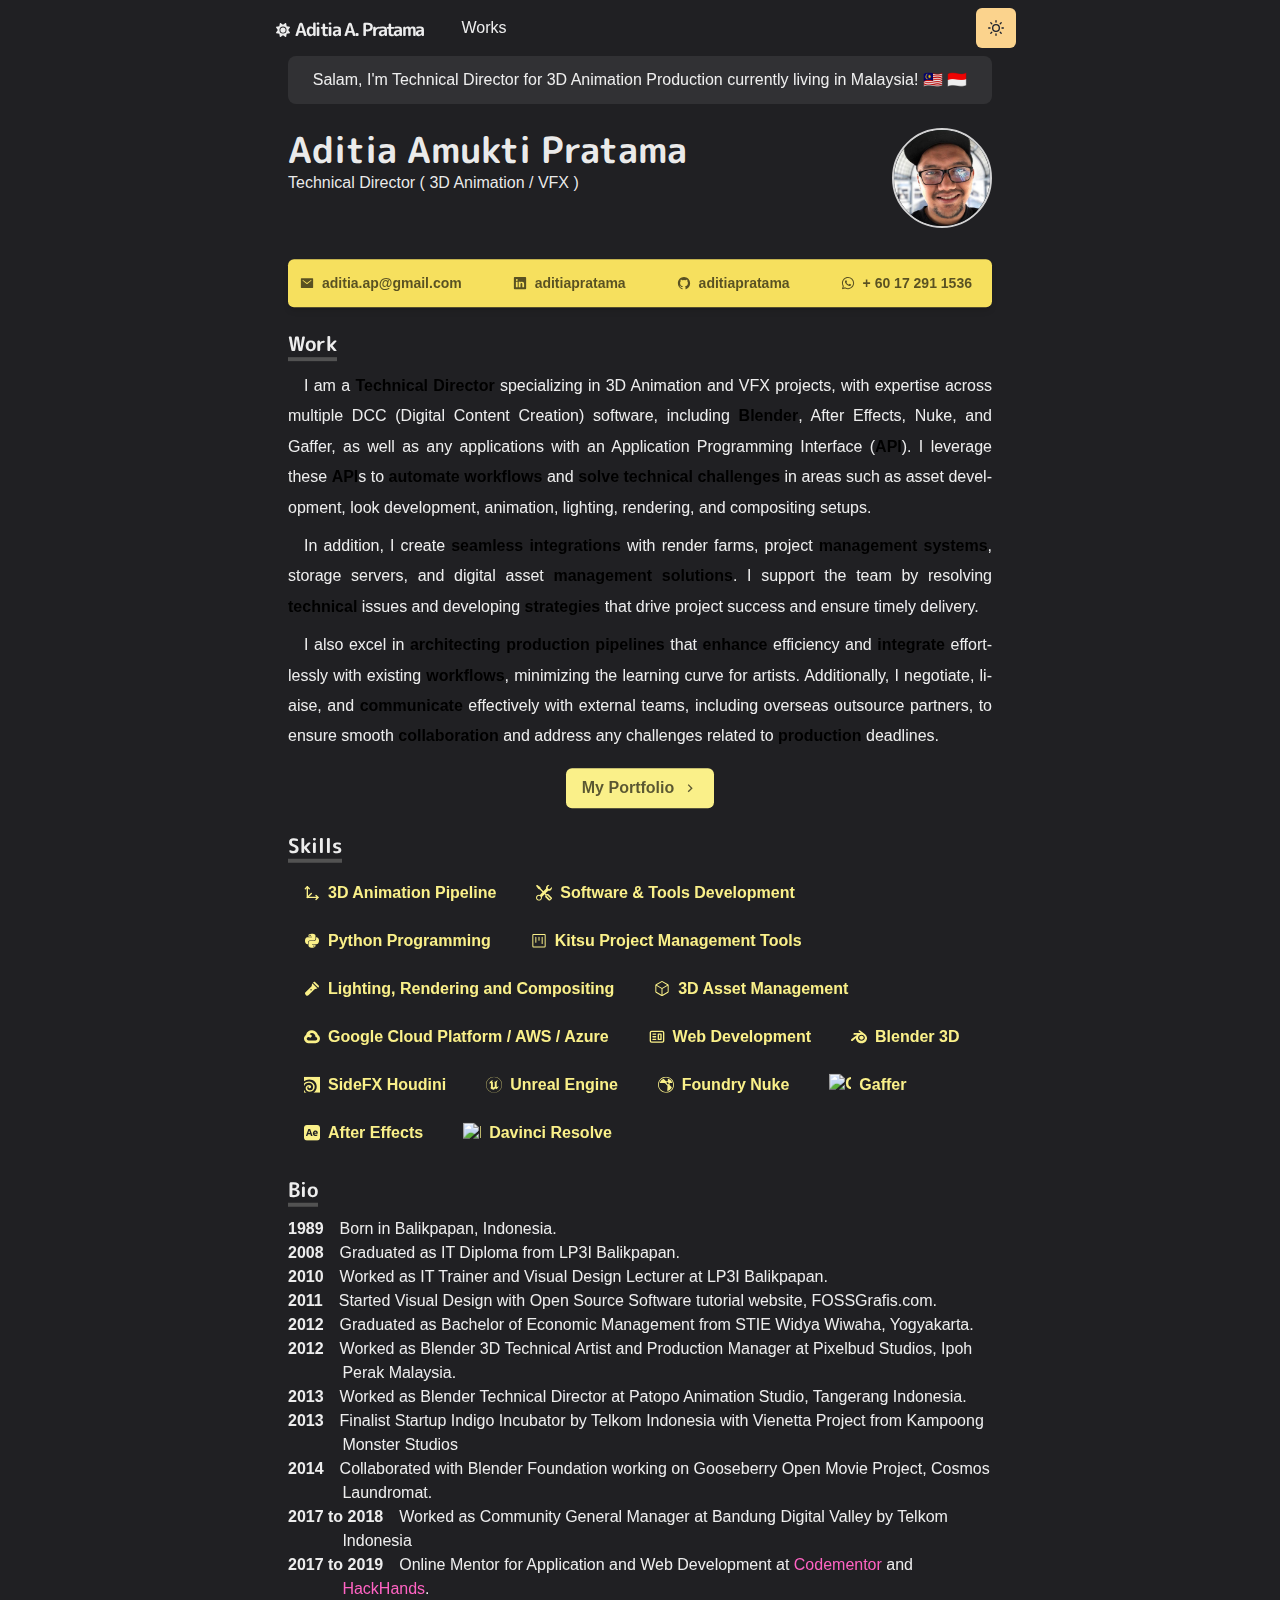
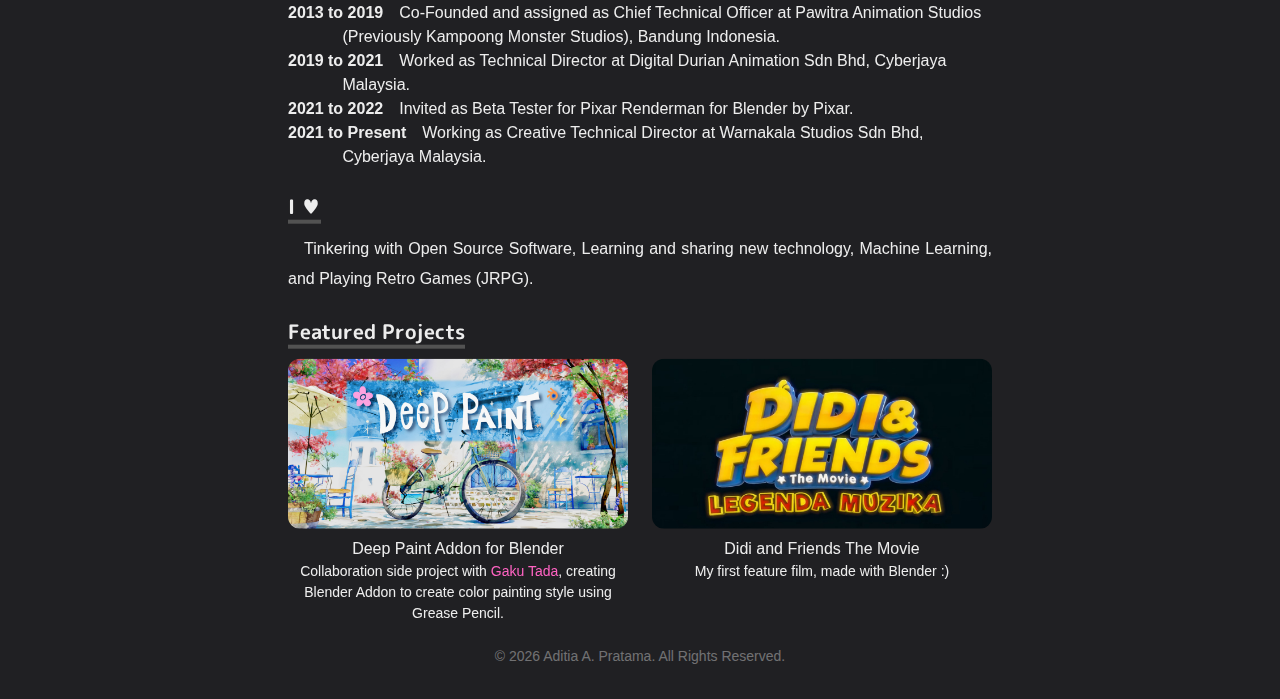
==== commit eb918c2a: "updated" ====
--- a/index.html
+++ b/index.html
@@ -1,4 +1,4 @@
-<!DOCTYPE html><html lang="en"><head><meta charSet="utf-8" data-next-head=""/><meta name="viewport" content="width=device-width, initial-scale=1" data-next-head=""/><meta name="description" content="Aditia&#x27;s homepage" data-next-head=""/><meta name="author" content="craftzdog" data-next-head=""/><link rel="apple-touch-icon" href="apple-touch-icon.png" data-next-head=""/><link rel="shortcut icon" href="/favicon.ico" type="image/x-icon" data-next-head=""/><meta name="twitter:title" content="Aditia A. Pratama" data-next-head=""/><meta name="twitter:card" content="summary_large_image" data-next-head=""/><meta name="twitter:site" content="@craftzdog" data-next-head=""/><meta name="twitter:creator" content="@craftzdog" data-next-head=""/><meta name="twitter:image" content="https://www.craftz.dog/card.png" data-next-head=""/><meta property="og:site_name" content="Aditia A. Pratama" data-next-head=""/><meta name="og:title" content="Aditia A. Pratama" data-next-head=""/><meta property="og:type" content="website" data-next-head=""/><meta property="og:image" content="https://www.craftz.dog/card.png" data-next-head=""/><title data-next-head="">Aditia A. Pratama - Homepage</title><noscript data-n-css=""></noscript><script defer="" nomodule="" src="/_next/static/chunks/polyfills-42372ed130431b0a.js"></script><script src="/_next/static/chunks/webpack-90482acf5b5da506.js" defer=""></script><script src="/_next/static/chunks/framework-06121e066c6696d9.js" defer=""></script><script src="/_next/static/chunks/main-007eb23af4609204.js" defer=""></script><script src="/_next/static/chunks/pages/_app-840fd035fc0a19f8.js" defer=""></script><script src="/_next/static/chunks/d0447323-f4c64da1a4bc9302.js" defer=""></script><script src="/_next/static/chunks/98ea7ec2-6dcbe9fcce604263.js" defer=""></script><script src="/_next/static/chunks/ae51ba48-80c5413caec15c1d.js" defer=""></script><script src="/_next/static/chunks/7779ef99-c735ac6e8dad6099.js" defer=""></script><script src="/_next/static/chunks/7f0c75c1-0c81948b651bde69.js" defer=""></script><script src="/_next/static/chunks/0c428ae2-7e13ca1e9981769a.js" defer=""></script><script src="/_next/static/chunks/339-71497fba5ee071af.js" defer=""></script><script src="/_next/static/chunks/223-d0d3fd9963bd267a.js" defer=""></script><script src="/_next/static/chunks/pages/index-60eeb44a1a0d35d9.js" defer=""></script><script src="/_next/static/OuC05_ik-I2112SgPcrw_/_buildManifest.js" defer=""></script><script src="/_next/static/OuC05_ik-I2112SgPcrw_/_ssgManifest.js" defer=""></script><style id="__jsx-dc568394b5c44dd0">@import url("https://fonts.googleapis.com/css2?family=M+PLUS+Rounded+1c:wght@300;700&display=swap");</style><style id="__jsx-90dfd7bb0de820f6">iframe.payhip-checkout-iframe{color-scheme:light}</style></head><body><script id="chakra-script">!(function(){try{var a=function(c){var v="(prefers-color-scheme: dark)",h=window.matchMedia(v).matches?"dark":"light",r=c==="system"?h:c,o=document.documentElement,s=document.body,l="chakra-ui-light",d="chakra-ui-dark",i=r==="dark";return s.classList.add(i?d:l),s.classList.remove(i?l:d),o.style.colorScheme=r,o.dataset.theme=r,r},n=a,m="dark",e="chakra-ui-color-mode",t=localStorage.getItem(e);t?a(t):localStorage.setItem(e,a(m))}catch(a){}})();</script><div id="__next"><style data-emotion="css-global 93m1n8">:host,:root,[data-theme]{--chakra-ring-inset:var(--chakra-empty,/*!*/ /*!*/);--chakra-ring-offset-width:0px;--chakra-ring-offset-color:#fff;--chakra-ring-color:rgba(66, 153, 225, 0.6);--chakra-ring-offset-shadow:0 0 #0000;--chakra-ring-shadow:0 0 #0000;--chakra-space-x-reverse:0;--chakra-space-y-reverse:0;--chakra-colors-transparent:transparent;--chakra-colors-current:currentColor;--chakra-colors-black:#000000;--chakra-colors-white:#FFFFFF;--chakra-colors-whiteAlpha-50:rgba(255, 255, 255, 0.04);--chakra-colors-whiteAlpha-100:rgba(255, 255, 255, 0.06);--chakra-colors-whiteAlpha-200:rgba(255, 255, 255, 0.08);--chakra-colors-whiteAlpha-300:rgba(255, 255, 255, 0.16);--chakra-colors-whiteAlpha-400:rgba(255, 255, 255, 0.24);--chakra-colors-whiteAlpha-500:rgba(255, 255, 255, 0.36);--chakra-colors-whiteAlpha-600:rgba(255, 255, 255, 0.48);--chakra-colors-whiteAlpha-700:rgba(255, 255, 255, 0.64);--chakra-colors-whiteAlpha-800:rgba(255, 255, 255, 0.80);--chakra-colors-whiteAlpha-900:rgba(255, 255, 255, 0.92);--chakra-colors-blackAlpha-50:rgba(0, 0, 0, 0.04);--chakra-colors-blackAlpha-100:rgba(0, 0, 0, 0.06);--chakra-colors-blackAlpha-200:rgba(0, 0, 0, 0.08);--chakra-colors-blackAlpha-300:rgba(0, 0, 0, 0.16);--chakra-colors-blackAlpha-400:rgba(0, 0, 0, 0.24);--chakra-colors-blackAlpha-500:rgba(0, 0, 0, 0.36);--chakra-colors-blackAlpha-600:rgba(0, 0, 0, 0.48);--chakra-colors-blackAlpha-700:rgba(0, 0, 0, 0.64);--chakra-colors-blackAlpha-800:rgba(0, 0, 0, 0.80);--chakra-colors-blackAlpha-900:rgba(0, 0, 0, 0.92);--chakra-colors-gray-50:#F7FAFC;--chakra-colors-gray-100:#EDF2F7;--chakra-colors-gray-200:#E2E8F0;--chakra-colors-gray-300:#CBD5E0;--chakra-colors-gray-400:#A0AEC0;--chakra-colors-gray-500:#718096;--chakra-colors-gray-600:#4A5568;--chakra-colors-gray-700:#2D3748;--chakra-colors-gray-800:#1A202C;--chakra-colors-gray-900:#171923;--chakra-colors-red-50:#FFF5F5;--chakra-colors-red-100:#FED7D7;--chakra-colors-red-200:#FEB2B2;--chakra-colors-red-300:#FC8181;--chakra-colors-red-400:#F56565;--chakra-colors-red-500:#E53E3E;--chakra-colors-red-600:#C53030;--chakra-colors-red-700:#9B2C2C;--chakra-colors-red-800:#822727;--chakra-colors-red-900:#63171B;--chakra-colors-orange-50:#FFFAF0;--chakra-colors-orange-100:#FEEBC8;--chakra-colors-orange-200:#FBD38D;--chakra-colors-orange-300:#F6AD55;--chakra-colors-orange-400:#ED8936;--chakra-colors-orange-500:#DD6B20;--chakra-colors-orange-600:#C05621;--chakra-colors-orange-700:#9C4221;--chakra-colors-orange-800:#7B341E;--chakra-colors-orange-900:#652B19;--chakra-colors-yellow-50:#FFFFF0;--chakra-colors-yellow-100:#FEFCBF;--chakra-colors-yellow-200:#FAF089;--chakra-colors-yellow-300:#F6E05E;--chakra-colors-yellow-400:#ECC94B;--chakra-colors-yellow-500:#D69E2E;--chakra-colors-yellow-600:#B7791F;--chakra-colors-yellow-700:#975A16;--chakra-colors-yellow-800:#744210;--chakra-colors-yellow-900:#5F370E;--chakra-colors-green-50:#F0FFF4;--chakra-colors-green-100:#C6F6D5;--chakra-colors-green-200:#9AE6B4;--chakra-colors-green-300:#68D391;--chakra-colors-green-400:#48BB78;--chakra-colors-green-500:#38A169;--chakra-colors-green-600:#2F855A;--chakra-colors-green-700:#276749;--chakra-colors-green-800:#22543D;--chakra-colors-green-900:#1C4532;--chakra-colors-teal-50:#E6FFFA;--chakra-colors-teal-100:#B2F5EA;--chakra-colors-teal-200:#81E6D9;--chakra-colors-teal-300:#4FD1C5;--chakra-colors-teal-400:#38B2AC;--chakra-colors-teal-500:#319795;--chakra-colors-teal-600:#2C7A7B;--chakra-colors-teal-700:#285E61;--chakra-colors-teal-800:#234E52;--chakra-colors-teal-900:#1D4044;--chakra-colors-blue-50:#ebf8ff;--chakra-colors-blue-100:#bee3f8;--chakra-colors-blue-200:#90cdf4;--chakra-colors-blue-300:#63b3ed;--chakra-colors-blue-400:#4299e1;--chakra-colors-blue-500:#3182ce;--chakra-colors-blue-600:#2b6cb0;--chakra-colors-blue-700:#2c5282;--chakra-colors-blue-800:#2a4365;--chakra-colors-blue-900:#1A365D;--chakra-colors-cyan-50:#EDFDFD;--chakra-colors-cyan-100:#C4F1F9;--chakra-colors-cyan-200:#9DECF9;--chakra-colors-cyan-300:#76E4F7;--chakra-colors-cyan-400:#0BC5EA;--chakra-colors-cyan-500:#00B5D8;--chakra-colors-cyan-600:#00A3C4;--chakra-colors-cyan-700:#0987A0;--chakra-colors-cyan-800:#086F83;--chakra-colors-cyan-900:#065666;--chakra-colors-purple-50:#FAF5FF;--chakra-colors-purple-100:#E9D8FD;--chakra-colors-purple-200:#D6BCFA;--chakra-colors-purple-300:#B794F4;--chakra-colors-purple-400:#9F7AEA;--chakra-colors-purple-500:#805AD5;--chakra-colors-purple-600:#6B46C1;--chakra-colors-purple-700:#553C9A;--chakra-colors-purple-800:#44337A;--chakra-colors-purple-900:#322659;--chakra-colors-pink-50:#FFF5F7;--chakra-colors-pink-100:#FED7E2;--chakra-colors-pink-200:#FBB6CE;--chakra-colors-pink-300:#F687B3;--chakra-colors-pink-400:#ED64A6;--chakra-colors-pink-500:#D53F8C;--chakra-colors-pink-600:#B83280;--chakra-colors-pink-700:#97266D;--chakra-colors-pink-800:#702459;--chakra-colors-pink-900:#521B41;--chakra-colors-linkedin-50:#E8F4F9;--chakra-colors-linkedin-100:#CFEDFB;--chakra-colors-linkedin-200:#9BDAF3;--chakra-colors-linkedin-300:#68C7EC;--chakra-colors-linkedin-400:#34B3E4;--chakra-colors-linkedin-500:#00A0DC;--chakra-colors-linkedin-600:#008CC9;--chakra-colors-linkedin-700:#0077B5;--chakra-colors-linkedin-800:#005E93;--chakra-colors-linkedin-900:#004471;--chakra-colors-facebook-50:#E8F4F9;--chakra-colors-facebook-100:#D9DEE9;--chakra-colors-facebook-200:#B7C2DA;--chakra-colors-facebook-300:#6482C0;--chakra-colors-facebook-400:#4267B2;--chakra-colors-facebook-500:#385898;--chakra-colors-facebook-600:#314E89;--chakra-colors-facebook-700:#29487D;--chakra-colors-facebook-800:#223B67;--chakra-colors-facebook-900:#1E355B;--chakra-colors-messenger-50:#D0E6FF;--chakra-colors-messenger-100:#B9DAFF;--chakra-colors-messenger-200:#A2CDFF;--chakra-colors-messenger-300:#7AB8FF;--chakra-colors-messenger-400:#2E90FF;--chakra-colors-messenger-500:#0078FF;--chakra-colors-messenger-600:#0063D1;--chakra-colors-messenger-700:#0052AC;--chakra-colors-messenger-800:#003C7E;--chakra-colors-messenger-900:#002C5C;--chakra-colors-whatsapp-50:#dffeec;--chakra-colors-whatsapp-100:#b9f5d0;--chakra-colors-whatsapp-200:#90edb3;--chakra-colors-whatsapp-300:#65e495;--chakra-colors-whatsapp-400:#3cdd78;--chakra-colors-whatsapp-500:#22c35e;--chakra-colors-whatsapp-600:#179848;--chakra-colors-whatsapp-700:#0c6c33;--chakra-colors-whatsapp-800:#01421c;--chakra-colors-whatsapp-900:#001803;--chakra-colors-twitter-50:#E5F4FD;--chakra-colors-twitter-100:#C8E9FB;--chakra-colors-twitter-200:#A8DCFA;--chakra-colors-twitter-300:#83CDF7;--chakra-colors-twitter-400:#57BBF5;--chakra-colors-twitter-500:#1DA1F2;--chakra-colors-twitter-600:#1A94DA;--chakra-colors-twitter-700:#1681BF;--chakra-colors-twitter-800:#136B9E;--chakra-colors-twitter-900:#0D4D71;--chakra-colors-telegram-50:#E3F2F9;--chakra-colors-telegram-100:#C5E4F3;--chakra-colors-telegram-200:#A2D4EC;--chakra-colors-telegram-300:#7AC1E4;--chakra-colors-telegram-400:#47A9DA;--chakra-colors-telegram-500:#0088CC;--chakra-colors-telegram-600:#007AB8;--chakra-colors-telegram-700:#006BA1;--chakra-colors-telegram-800:#005885;--chakra-colors-telegram-900:#003F5E;--chakra-colors-grassTeal:#88ccca;--chakra-borders-none:0;--chakra-borders-1px:1px solid;--chakra-borders-2px:2px solid;--chakra-borders-4px:4px solid;--chakra-borders-8px:8px solid;--chakra-fonts-heading:'M PLUS Rounded 1c';--chakra-fonts-body:-apple-system,BlinkMacSystemFont,"Segoe UI",Helvetica,Arial,sans-serif,"Apple Color Emoji","Segoe UI Emoji","Segoe UI Symbol";--chakra-fonts-mono:SFMono-Regular,Menlo,Monaco,Consolas,"Liberation Mono","Courier New",monospace;--chakra-fontSizes-3xs:0.45rem;--chakra-fontSizes-2xs:0.625rem;--chakra-fontSizes-xs:0.75rem;--chakra-fontSizes-sm:0.875rem;--chakra-fontSizes-md:1rem;--chakra-fontSizes-lg:1.125rem;--chakra-fontSizes-xl:1.25rem;--chakra-fontSizes-2xl:1.5rem;--chakra-fontSizes-3xl:1.875rem;--chakra-fontSizes-4xl:2.25rem;--chakra-fontSizes-5xl:3rem;--chakra-fontSizes-6xl:3.75rem;--chakra-fontSizes-7xl:4.5rem;--chakra-fontSizes-8xl:6rem;--chakra-fontSizes-9xl:8rem;--chakra-fontWeights-hairline:100;--chakra-fontWeights-thin:200;--chakra-fontWeights-light:300;--chakra-fontWeights-normal:400;--chakra-fontWeights-medium:500;--chakra-fontWeights-semibold:600;--chakra-fontWeights-bold:700;--chakra-fontWeights-extrabold:800;--chakra-fontWeights-black:900;--chakra-letterSpacings-tighter:-0.05em;--chakra-letterSpacings-tight:-0.025em;--chakra-letterSpacings-normal:0;--chakra-letterSpacings-wide:0.025em;--chakra-letterSpacings-wider:0.05em;--chakra-letterSpacings-widest:0.1em;--chakra-lineHeights-3:.75rem;--chakra-lineHeights-4:1rem;--chakra-lineHeights-5:1.25rem;--chakra-lineHeights-6:1.5rem;--chakra-lineHeights-7:1.75rem;--chakra-lineHeights-8:2rem;--chakra-lineHeights-9:2.25rem;--chakra-lineHeights-10:2.5rem;--chakra-lineHeights-normal:normal;--chakra-lineHeights-none:1;--chakra-lineHeights-shorter:1.25;--chakra-lineHeights-short:1.375;--chakra-lineHeights-base:1.5;--chakra-lineHeights-tall:1.625;--chakra-lineHeights-taller:2;--chakra-radii-none:0;--chakra-radii-sm:0.125rem;--chakra-radii-base:0.25rem;--chakra-radii-md:0.375rem;--chakra-radii-lg:0.5rem;--chakra-radii-xl:0.75rem;--chakra-radii-2xl:1rem;--chakra-radii-3xl:1.5rem;--chakra-radii-full:9999px;--chakra-space-1:0.25rem;--chakra-space-2:0.5rem;--chakra-space-3:0.75rem;--chakra-space-4:1rem;--chakra-space-5:1.25rem;--chakra-space-6:1.5rem;--chakra-space-7:1.75rem;--chakra-space-8:2rem;--chakra-space-9:2.25rem;--chakra-space-10:2.5rem;--chakra-space-12:3rem;--chakra-space-14:3.5rem;--chakra-space-16:4rem;--chakra-space-20:5rem;--chakra-space-24:6rem;--chakra-space-28:7rem;--chakra-space-32:8rem;--chakra-space-36:9rem;--chakra-space-40:10rem;--chakra-space-44:11rem;--chakra-space-48:12rem;--chakra-space-52:13rem;--chakra-space-56:14rem;--chakra-space-60:15rem;--chakra-space-64:16rem;--chakra-space-72:18rem;--chakra-space-80:20rem;--chakra-space-96:24rem;--chakra-space-px:1px;--chakra-space-0-5:0.125rem;--chakra-space-1-5:0.375rem;--chakra-space-2-5:0.625rem;--chakra-space-3-5:0.875rem;--chakra-shadows-xs:0 0 0 1px rgba(0, 0, 0, 0.05);--chakra-shadows-sm:0 1px 2px 0 rgba(0, 0, 0, 0.05);--chakra-shadows-base:0 1px 3px 0 rgba(0, 0, 0, 0.1),0 1px 2px 0 rgba(0, 0, 0, 0.06);--chakra-shadows-md:0 4px 6px -1px rgba(0, 0, 0, 0.1),0 2px 4px -1px rgba(0, 0, 0, 0.06);--chakra-shadows-lg:0 10px 15px -3px rgba(0, 0, 0, 0.1),0 4px 6px -2px rgba(0, 0, 0, 0.05);--chakra-shadows-xl:0 20px 25px -5px rgba(0, 0, 0, 0.1),0 10px 10px -5px rgba(0, 0, 0, 0.04);--chakra-shadows-2xl:0 25px 50px -12px rgba(0, 0, 0, 0.25);--chakra-shadows-outline:0 0 0 3px rgba(66, 153, 225, 0.6);--chakra-shadows-inner:inset 0 2px 4px 0 rgba(0,0,0,0.06);--chakra-shadows-none:none;--chakra-shadows-dark-lg:rgba(0, 0, 0, 0.1) 0px 0px 0px 1px,rgba(0, 0, 0, 0.2) 0px 5px 10px,rgba(0, 0, 0, 0.4) 0px 15px 40px;--chakra-sizes-1:0.25rem;--chakra-sizes-2:0.5rem;--chakra-sizes-3:0.75rem;--chakra-sizes-4:1rem;--chakra-sizes-5:1.25rem;--chakra-sizes-6:1.5rem;--chakra-sizes-7:1.75rem;--chakra-sizes-8:2rem;--chakra-sizes-9:2.25rem;--chakra-sizes-10:2.5rem;--chakra-sizes-12:3rem;--chakra-sizes-14:3.5rem;--chakra-sizes-16:4rem;--chakra-sizes-20:5rem;--chakra-sizes-24:6rem;--chakra-sizes-28:7rem;--chakra-sizes-32:8rem;--chakra-sizes-36:9rem;--chakra-sizes-40:10rem;--chakra-sizes-44:11rem;--chakra-sizes-48:12rem;--chakra-sizes-52:13rem;--chakra-sizes-56:14rem;--chakra-sizes-60:15rem;--chakra-sizes-64:16rem;--chakra-sizes-72:18rem;--chakra-sizes-80:20rem;--chakra-sizes-96:24rem;--chakra-sizes-px:1px;--chakra-sizes-0-5:0.125rem;--chakra-sizes-1-5:0.375rem;--chakra-sizes-2-5:0.625rem;--chakra-sizes-3-5:0.875rem;--chakra-sizes-max:max-content;--chakra-sizes-min:min-content;--chakra-sizes-full:100%;--chakra-sizes-3xs:14rem;--chakra-sizes-2xs:16rem;--chakra-sizes-xs:20rem;--chakra-sizes-sm:24rem;--chakra-sizes-md:28rem;--chakra-sizes-lg:32rem;--chakra-sizes-xl:36rem;--chakra-sizes-2xl:42rem;--chakra-sizes-3xl:48rem;--chakra-sizes-4xl:56rem;--chakra-sizes-5xl:64rem;--chakra-sizes-6xl:72rem;--chakra-sizes-7xl:80rem;--chakra-sizes-8xl:90rem;--chakra-sizes-prose:60ch;--chakra-sizes-container-sm:640px;--chakra-sizes-container-md:768px;--chakra-sizes-container-lg:1024px;--chakra-sizes-container-xl:1280px;--chakra-zIndices-hide:-1;--chakra-zIndices-auto:auto;--chakra-zIndices-base:0;--chakra-zIndices-docked:10;--chakra-zIndices-dropdown:1000;--chakra-zIndices-sticky:1100;--chakra-zIndices-banner:1200;--chakra-zIndices-overlay:1300;--chakra-zIndices-modal:1400;--chakra-zIndices-popover:1500;--chakra-zIndices-skipLink:1600;--chakra-zIndices-toast:1700;--chakra-zIndices-tooltip:1800;--chakra-transition-property-common:background-color,border-color,color,fill,stroke,opacity,box-shadow,transform;--chakra-transition-property-colors:background-color,border-color,color,fill,stroke;--chakra-transition-property-dimensions:width,height;--chakra-transition-property-position:left,right,top,bottom;--chakra-transition-property-background:background-color,background-image,background-position;--chakra-transition-easing-ease-in:cubic-bezier(0.4, 0, 1, 1);--chakra-transition-easing-ease-out:cubic-bezier(0, 0, 0.2, 1);--chakra-transition-easing-ease-in-out:cubic-bezier(0.4, 0, 0.2, 1);--chakra-transition-duration-ultra-fast:50ms;--chakra-transition-duration-faster:100ms;--chakra-transition-duration-fast:150ms;--chakra-transition-duration-normal:200ms;--chakra-transition-duration-slow:300ms;--chakra-transition-duration-slower:400ms;--chakra-transition-duration-ultra-slow:500ms;--chakra-blur-none:0;--chakra-blur-sm:4px;--chakra-blur-base:8px;--chakra-blur-md:12px;--chakra-blur-lg:16px;--chakra-blur-xl:24px;--chakra-blur-2xl:40px;--chakra-blur-3xl:64px;--chakra-breakpoints-base:0em;--chakra-breakpoints-sm:30em;--chakra-breakpoints-md:48em;--chakra-breakpoints-lg:62em;--chakra-breakpoints-xl:80em;--chakra-breakpoints-2xl:96em;}.chakra-ui-light :host:not([data-theme]),.chakra-ui-light :root:not([data-theme]),.chakra-ui-light [data-theme]:not([data-theme]),[data-theme=light] :host:not([data-theme]),[data-theme=light] :root:not([data-theme]),[data-theme=light] [data-theme]:not([data-theme]),:host[data-theme=light],:root[data-theme=light],[data-theme][data-theme=light]{--chakra-colors-chakra-body-text:var(--chakra-colors-gray-800);--chakra-colors-chakra-body-bg:var(--chakra-colors-white);--chakra-colors-chakra-border-color:var(--chakra-colors-gray-200);--chakra-colors-chakra-inverse-text:var(--chakra-colors-white);--chakra-colors-chakra-subtle-bg:var(--chakra-colors-gray-100);--chakra-colors-chakra-subtle-text:var(--chakra-colors-gray-600);--chakra-colors-chakra-placeholder-color:var(--chakra-colors-gray-500);}.chakra-ui-dark :host:not([data-theme]),.chakra-ui-dark :root:not([data-theme]),.chakra-ui-dark [data-theme]:not([data-theme]),[data-theme=dark] :host:not([data-theme]),[data-theme=dark] :root:not([data-theme]),[data-theme=dark] [data-theme]:not([data-theme]),:host[data-theme=dark],:root[data-theme=dark],[data-theme][data-theme=dark]{--chakra-colors-chakra-body-text:var(--chakra-colors-whiteAlpha-900);--chakra-colors-chakra-body-bg:var(--chakra-colors-gray-800);--chakra-colors-chakra-border-color:var(--chakra-colors-whiteAlpha-300);--chakra-colors-chakra-inverse-text:var(--chakra-colors-gray-800);--chakra-colors-chakra-subtle-bg:var(--chakra-colors-gray-700);--chakra-colors-chakra-subtle-text:var(--chakra-colors-gray-400);--chakra-colors-chakra-placeholder-color:var(--chakra-colors-whiteAlpha-400);}</style><style data-emotion="css-global fubdgu">html{line-height:1.5;-webkit-text-size-adjust:100%;font-family:system-ui,sans-serif;-webkit-font-smoothing:antialiased;text-rendering:optimizeLegibility;-moz-osx-font-smoothing:grayscale;touch-action:manipulation;}body{position:relative;min-height:100%;margin:0;font-feature-settings:"kern";}:where(*, *::before, *::after){border-width:0;border-style:solid;box-sizing:border-box;word-wrap:break-word;}main{display:block;}hr{border-top-width:1px;box-sizing:content-box;height:0;overflow:visible;}:where(pre, code, kbd,samp){font-family:SFMono-Regular,Menlo,Monaco,Consolas,monospace;font-size:1em;}a{background-color:transparent;color:inherit;-webkit-text-decoration:inherit;text-decoration:inherit;}abbr[title]{border-bottom:none;-webkit-text-decoration:underline;text-decoration:underline;-webkit-text-decoration:underline dotted;-webkit-text-decoration:underline dotted;text-decoration:underline dotted;}:where(b, strong){font-weight:bold;}small{font-size:80%;}:where(sub,sup){font-size:75%;line-height:0;position:relative;vertical-align:baseline;}sub{bottom:-0.25em;}sup{top:-0.5em;}img{border-style:none;}:where(button, input, optgroup, select, textarea){font-family:inherit;font-size:100%;line-height:1.15;margin:0;}:where(button, input){overflow:visible;}:where(button, select){text-transform:none;}:where(
+<!DOCTYPE html><html lang="en"><head><meta charSet="utf-8" data-next-head=""/><meta name="viewport" content="width=device-width, initial-scale=1" data-next-head=""/><meta name="description" content="Aditia&#x27;s homepage" data-next-head=""/><meta name="author" content="craftzdog" data-next-head=""/><link rel="apple-touch-icon" href="apple-touch-icon.png" data-next-head=""/><link rel="shortcut icon" href="/favicon.ico" type="image/x-icon" data-next-head=""/><meta name="twitter:title" content="Aditia A. Pratama" data-next-head=""/><meta name="twitter:card" content="summary_large_image" data-next-head=""/><meta name="twitter:site" content="@craftzdog" data-next-head=""/><meta name="twitter:creator" content="@craftzdog" data-next-head=""/><meta name="twitter:image" content="https://www.craftz.dog/card.png" data-next-head=""/><meta property="og:site_name" content="Aditia A. Pratama" data-next-head=""/><meta name="og:title" content="Aditia A. Pratama" data-next-head=""/><meta property="og:type" content="website" data-next-head=""/><meta property="og:image" content="https://www.craftz.dog/card.png" data-next-head=""/><title data-next-head="">Aditia A. Pratama - Homepage</title><noscript data-n-css=""></noscript><script defer="" nomodule="" src="/_next/static/chunks/polyfills-42372ed130431b0a.js"></script><script src="/_next/static/chunks/webpack-90482acf5b5da506.js" defer=""></script><script src="/_next/static/chunks/framework-06121e066c6696d9.js" defer=""></script><script src="/_next/static/chunks/main-007eb23af4609204.js" defer=""></script><script src="/_next/static/chunks/pages/_app-840fd035fc0a19f8.js" defer=""></script><script src="/_next/static/chunks/d0447323-897b9a49cf0c8b44.js" defer=""></script><script src="/_next/static/chunks/98ea7ec2-6dcbe9fcce604263.js" defer=""></script><script src="/_next/static/chunks/ae51ba48-80c5413caec15c1d.js" defer=""></script><script src="/_next/static/chunks/7779ef99-c735ac6e8dad6099.js" defer=""></script><script src="/_next/static/chunks/7f0c75c1-0c81948b651bde69.js" defer=""></script><script src="/_next/static/chunks/0c428ae2-7e13ca1e9981769a.js" defer=""></script><script src="/_next/static/chunks/339-71497fba5ee071af.js" defer=""></script><script src="/_next/static/chunks/716-80a07ae861e64c3f.js" defer=""></script><script src="/_next/static/chunks/pages/index-7fb0e1b5ff4cf7c7.js" defer=""></script><script src="/_next/static/krPHfbpwPTREsn_2b7b4Y/_buildManifest.js" defer=""></script><script src="/_next/static/krPHfbpwPTREsn_2b7b4Y/_ssgManifest.js" defer=""></script><style id="__jsx-dc568394b5c44dd0">@import url("https://fonts.googleapis.com/css2?family=M+PLUS+Rounded+1c:wght@300;700&display=swap");</style><style id="__jsx-90dfd7bb0de820f6">iframe.payhip-checkout-iframe{color-scheme:light}</style></head><body><script id="chakra-script">!(function(){try{var a=function(c){var v="(prefers-color-scheme: dark)",h=window.matchMedia(v).matches?"dark":"light",r=c==="system"?h:c,o=document.documentElement,s=document.body,l="chakra-ui-light",d="chakra-ui-dark",i=r==="dark";return s.classList.add(i?d:l),s.classList.remove(i?l:d),o.style.colorScheme=r,o.dataset.theme=r,r},n=a,m="dark",e="chakra-ui-color-mode",t=localStorage.getItem(e);t?a(t):localStorage.setItem(e,a(m))}catch(a){}})();</script><div id="__next"><style data-emotion="css-global 93m1n8">:host,:root,[data-theme]{--chakra-ring-inset:var(--chakra-empty,/*!*/ /*!*/);--chakra-ring-offset-width:0px;--chakra-ring-offset-color:#fff;--chakra-ring-color:rgba(66, 153, 225, 0.6);--chakra-ring-offset-shadow:0 0 #0000;--chakra-ring-shadow:0 0 #0000;--chakra-space-x-reverse:0;--chakra-space-y-reverse:0;--chakra-colors-transparent:transparent;--chakra-colors-current:currentColor;--chakra-colors-black:#000000;--chakra-colors-white:#FFFFFF;--chakra-colors-whiteAlpha-50:rgba(255, 255, 255, 0.04);--chakra-colors-whiteAlpha-100:rgba(255, 255, 255, 0.06);--chakra-colors-whiteAlpha-200:rgba(255, 255, 255, 0.08);--chakra-colors-whiteAlpha-300:rgba(255, 255, 255, 0.16);--chakra-colors-whiteAlpha-400:rgba(255, 255, 255, 0.24);--chakra-colors-whiteAlpha-500:rgba(255, 255, 255, 0.36);--chakra-colors-whiteAlpha-600:rgba(255, 255, 255, 0.48);--chakra-colors-whiteAlpha-700:rgba(255, 255, 255, 0.64);--chakra-colors-whiteAlpha-800:rgba(255, 255, 255, 0.80);--chakra-colors-whiteAlpha-900:rgba(255, 255, 255, 0.92);--chakra-colors-blackAlpha-50:rgba(0, 0, 0, 0.04);--chakra-colors-blackAlpha-100:rgba(0, 0, 0, 0.06);--chakra-colors-blackAlpha-200:rgba(0, 0, 0, 0.08);--chakra-colors-blackAlpha-300:rgba(0, 0, 0, 0.16);--chakra-colors-blackAlpha-400:rgba(0, 0, 0, 0.24);--chakra-colors-blackAlpha-500:rgba(0, 0, 0, 0.36);--chakra-colors-blackAlpha-600:rgba(0, 0, 0, 0.48);--chakra-colors-blackAlpha-700:rgba(0, 0, 0, 0.64);--chakra-colors-blackAlpha-800:rgba(0, 0, 0, 0.80);--chakra-colors-blackAlpha-900:rgba(0, 0, 0, 0.92);--chakra-colors-gray-50:#F7FAFC;--chakra-colors-gray-100:#EDF2F7;--chakra-colors-gray-200:#E2E8F0;--chakra-colors-gray-300:#CBD5E0;--chakra-colors-gray-400:#A0AEC0;--chakra-colors-gray-500:#718096;--chakra-colors-gray-600:#4A5568;--chakra-colors-gray-700:#2D3748;--chakra-colors-gray-800:#1A202C;--chakra-colors-gray-900:#171923;--chakra-colors-red-50:#FFF5F5;--chakra-colors-red-100:#FED7D7;--chakra-colors-red-200:#FEB2B2;--chakra-colors-red-300:#FC8181;--chakra-colors-red-400:#F56565;--chakra-colors-red-500:#E53E3E;--chakra-colors-red-600:#C53030;--chakra-colors-red-700:#9B2C2C;--chakra-colors-red-800:#822727;--chakra-colors-red-900:#63171B;--chakra-colors-orange-50:#FFFAF0;--chakra-colors-orange-100:#FEEBC8;--chakra-colors-orange-200:#FBD38D;--chakra-colors-orange-300:#F6AD55;--chakra-colors-orange-400:#ED8936;--chakra-colors-orange-500:#DD6B20;--chakra-colors-orange-600:#C05621;--chakra-colors-orange-700:#9C4221;--chakra-colors-orange-800:#7B341E;--chakra-colors-orange-900:#652B19;--chakra-colors-yellow-50:#FFFFF0;--chakra-colors-yellow-100:#FEFCBF;--chakra-colors-yellow-200:#FAF089;--chakra-colors-yellow-300:#F6E05E;--chakra-colors-yellow-400:#ECC94B;--chakra-colors-yellow-500:#D69E2E;--chakra-colors-yellow-600:#B7791F;--chakra-colors-yellow-700:#975A16;--chakra-colors-yellow-800:#744210;--chakra-colors-yellow-900:#5F370E;--chakra-colors-green-50:#F0FFF4;--chakra-colors-green-100:#C6F6D5;--chakra-colors-green-200:#9AE6B4;--chakra-colors-green-300:#68D391;--chakra-colors-green-400:#48BB78;--chakra-colors-green-500:#38A169;--chakra-colors-green-600:#2F855A;--chakra-colors-green-700:#276749;--chakra-colors-green-800:#22543D;--chakra-colors-green-900:#1C4532;--chakra-colors-teal-50:#E6FFFA;--chakra-colors-teal-100:#B2F5EA;--chakra-colors-teal-200:#81E6D9;--chakra-colors-teal-300:#4FD1C5;--chakra-colors-teal-400:#38B2AC;--chakra-colors-teal-500:#319795;--chakra-colors-teal-600:#2C7A7B;--chakra-colors-teal-700:#285E61;--chakra-colors-teal-800:#234E52;--chakra-colors-teal-900:#1D4044;--chakra-colors-blue-50:#ebf8ff;--chakra-colors-blue-100:#bee3f8;--chakra-colors-blue-200:#90cdf4;--chakra-colors-blue-300:#63b3ed;--chakra-colors-blue-400:#4299e1;--chakra-colors-blue-500:#3182ce;--chakra-colors-blue-600:#2b6cb0;--chakra-colors-blue-700:#2c5282;--chakra-colors-blue-800:#2a4365;--chakra-colors-blue-900:#1A365D;--chakra-colors-cyan-50:#EDFDFD;--chakra-colors-cyan-100:#C4F1F9;--chakra-colors-cyan-200:#9DECF9;--chakra-colors-cyan-300:#76E4F7;--chakra-colors-cyan-400:#0BC5EA;--chakra-colors-cyan-500:#00B5D8;--chakra-colors-cyan-600:#00A3C4;--chakra-colors-cyan-700:#0987A0;--chakra-colors-cyan-800:#086F83;--chakra-colors-cyan-900:#065666;--chakra-colors-purple-50:#FAF5FF;--chakra-colors-purple-100:#E9D8FD;--chakra-colors-purple-200:#D6BCFA;--chakra-colors-purple-300:#B794F4;--chakra-colors-purple-400:#9F7AEA;--chakra-colors-purple-500:#805AD5;--chakra-colors-purple-600:#6B46C1;--chakra-colors-purple-700:#553C9A;--chakra-colors-purple-800:#44337A;--chakra-colors-purple-900:#322659;--chakra-colors-pink-50:#FFF5F7;--chakra-colors-pink-100:#FED7E2;--chakra-colors-pink-200:#FBB6CE;--chakra-colors-pink-300:#F687B3;--chakra-colors-pink-400:#ED64A6;--chakra-colors-pink-500:#D53F8C;--chakra-colors-pink-600:#B83280;--chakra-colors-pink-700:#97266D;--chakra-colors-pink-800:#702459;--chakra-colors-pink-900:#521B41;--chakra-colors-linkedin-50:#E8F4F9;--chakra-colors-linkedin-100:#CFEDFB;--chakra-colors-linkedin-200:#9BDAF3;--chakra-colors-linkedin-300:#68C7EC;--chakra-colors-linkedin-400:#34B3E4;--chakra-colors-linkedin-500:#00A0DC;--chakra-colors-linkedin-600:#008CC9;--chakra-colors-linkedin-700:#0077B5;--chakra-colors-linkedin-800:#005E93;--chakra-colors-linkedin-900:#004471;--chakra-colors-facebook-50:#E8F4F9;--chakra-colors-facebook-100:#D9DEE9;--chakra-colors-facebook-200:#B7C2DA;--chakra-colors-facebook-300:#6482C0;--chakra-colors-facebook-400:#4267B2;--chakra-colors-facebook-500:#385898;--chakra-colors-facebook-600:#314E89;--chakra-colors-facebook-700:#29487D;--chakra-colors-facebook-800:#223B67;--chakra-colors-facebook-900:#1E355B;--chakra-colors-messenger-50:#D0E6FF;--chakra-colors-messenger-100:#B9DAFF;--chakra-colors-messenger-200:#A2CDFF;--chakra-colors-messenger-300:#7AB8FF;--chakra-colors-messenger-400:#2E90FF;--chakra-colors-messenger-500:#0078FF;--chakra-colors-messenger-600:#0063D1;--chakra-colors-messenger-700:#0052AC;--chakra-colors-messenger-800:#003C7E;--chakra-colors-messenger-900:#002C5C;--chakra-colors-whatsapp-50:#dffeec;--chakra-colors-whatsapp-100:#b9f5d0;--chakra-colors-whatsapp-200:#90edb3;--chakra-colors-whatsapp-300:#65e495;--chakra-colors-whatsapp-400:#3cdd78;--chakra-colors-whatsapp-500:#22c35e;--chakra-colors-whatsapp-600:#179848;--chakra-colors-whatsapp-700:#0c6c33;--chakra-colors-whatsapp-800:#01421c;--chakra-colors-whatsapp-900:#001803;--chakra-colors-twitter-50:#E5F4FD;--chakra-colors-twitter-100:#C8E9FB;--chakra-colors-twitter-200:#A8DCFA;--chakra-colors-twitter-300:#83CDF7;--chakra-colors-twitter-400:#57BBF5;--chakra-colors-twitter-500:#1DA1F2;--chakra-colors-twitter-600:#1A94DA;--chakra-colors-twitter-700:#1681BF;--chakra-colors-twitter-800:#136B9E;--chakra-colors-twitter-900:#0D4D71;--chakra-colors-telegram-50:#E3F2F9;--chakra-colors-telegram-100:#C5E4F3;--chakra-colors-telegram-200:#A2D4EC;--chakra-colors-telegram-300:#7AC1E4;--chakra-colors-telegram-400:#47A9DA;--chakra-colors-telegram-500:#0088CC;--chakra-colors-telegram-600:#007AB8;--chakra-colors-telegram-700:#006BA1;--chakra-colors-telegram-800:#005885;--chakra-colors-telegram-900:#003F5E;--chakra-colors-grassTeal:#88ccca;--chakra-borders-none:0;--chakra-borders-1px:1px solid;--chakra-borders-2px:2px solid;--chakra-borders-4px:4px solid;--chakra-borders-8px:8px solid;--chakra-fonts-heading:'M PLUS Rounded 1c';--chakra-fonts-body:-apple-system,BlinkMacSystemFont,"Segoe UI",Helvetica,Arial,sans-serif,"Apple Color Emoji","Segoe UI Emoji","Segoe UI Symbol";--chakra-fonts-mono:SFMono-Regular,Menlo,Monaco,Consolas,"Liberation Mono","Courier New",monospace;--chakra-fontSizes-3xs:0.45rem;--chakra-fontSizes-2xs:0.625rem;--chakra-fontSizes-xs:0.75rem;--chakra-fontSizes-sm:0.875rem;--chakra-fontSizes-md:1rem;--chakra-fontSizes-lg:1.125rem;--chakra-fontSizes-xl:1.25rem;--chakra-fontSizes-2xl:1.5rem;--chakra-fontSizes-3xl:1.875rem;--chakra-fontSizes-4xl:2.25rem;--chakra-fontSizes-5xl:3rem;--chakra-fontSizes-6xl:3.75rem;--chakra-fontSizes-7xl:4.5rem;--chakra-fontSizes-8xl:6rem;--chakra-fontSizes-9xl:8rem;--chakra-fontWeights-hairline:100;--chakra-fontWeights-thin:200;--chakra-fontWeights-light:300;--chakra-fontWeights-normal:400;--chakra-fontWeights-medium:500;--chakra-fontWeights-semibold:600;--chakra-fontWeights-bold:700;--chakra-fontWeights-extrabold:800;--chakra-fontWeights-black:900;--chakra-letterSpacings-tighter:-0.05em;--chakra-letterSpacings-tight:-0.025em;--chakra-letterSpacings-normal:0;--chakra-letterSpacings-wide:0.025em;--chakra-letterSpacings-wider:0.05em;--chakra-letterSpacings-widest:0.1em;--chakra-lineHeights-3:.75rem;--chakra-lineHeights-4:1rem;--chakra-lineHeights-5:1.25rem;--chakra-lineHeights-6:1.5rem;--chakra-lineHeights-7:1.75rem;--chakra-lineHeights-8:2rem;--chakra-lineHeights-9:2.25rem;--chakra-lineHeights-10:2.5rem;--chakra-lineHeights-normal:normal;--chakra-lineHeights-none:1;--chakra-lineHeights-shorter:1.25;--chakra-lineHeights-short:1.375;--chakra-lineHeights-base:1.5;--chakra-lineHeights-tall:1.625;--chakra-lineHeights-taller:2;--chakra-radii-none:0;--chakra-radii-sm:0.125rem;--chakra-radii-base:0.25rem;--chakra-radii-md:0.375rem;--chakra-radii-lg:0.5rem;--chakra-radii-xl:0.75rem;--chakra-radii-2xl:1rem;--chakra-radii-3xl:1.5rem;--chakra-radii-full:9999px;--chakra-space-1:0.25rem;--chakra-space-2:0.5rem;--chakra-space-3:0.75rem;--chakra-space-4:1rem;--chakra-space-5:1.25rem;--chakra-space-6:1.5rem;--chakra-space-7:1.75rem;--chakra-space-8:2rem;--chakra-space-9:2.25rem;--chakra-space-10:2.5rem;--chakra-space-12:3rem;--chakra-space-14:3.5rem;--chakra-space-16:4rem;--chakra-space-20:5rem;--chakra-space-24:6rem;--chakra-space-28:7rem;--chakra-space-32:8rem;--chakra-space-36:9rem;--chakra-space-40:10rem;--chakra-space-44:11rem;--chakra-space-48:12rem;--chakra-space-52:13rem;--chakra-space-56:14rem;--chakra-space-60:15rem;--chakra-space-64:16rem;--chakra-space-72:18rem;--chakra-space-80:20rem;--chakra-space-96:24rem;--chakra-space-px:1px;--chakra-space-0-5:0.125rem;--chakra-space-1-5:0.375rem;--chakra-space-2-5:0.625rem;--chakra-space-3-5:0.875rem;--chakra-shadows-xs:0 0 0 1px rgba(0, 0, 0, 0.05);--chakra-shadows-sm:0 1px 2px 0 rgba(0, 0, 0, 0.05);--chakra-shadows-base:0 1px 3px 0 rgba(0, 0, 0, 0.1),0 1px 2px 0 rgba(0, 0, 0, 0.06);--chakra-shadows-md:0 4px 6px -1px rgba(0, 0, 0, 0.1),0 2px 4px -1px rgba(0, 0, 0, 0.06);--chakra-shadows-lg:0 10px 15px -3px rgba(0, 0, 0, 0.1),0 4px 6px -2px rgba(0, 0, 0, 0.05);--chakra-shadows-xl:0 20px 25px -5px rgba(0, 0, 0, 0.1),0 10px 10px -5px rgba(0, 0, 0, 0.04);--chakra-shadows-2xl:0 25px 50px -12px rgba(0, 0, 0, 0.25);--chakra-shadows-outline:0 0 0 3px rgba(66, 153, 225, 0.6);--chakra-shadows-inner:inset 0 2px 4px 0 rgba(0,0,0,0.06);--chakra-shadows-none:none;--chakra-shadows-dark-lg:rgba(0, 0, 0, 0.1) 0px 0px 0px 1px,rgba(0, 0, 0, 0.2) 0px 5px 10px,rgba(0, 0, 0, 0.4) 0px 15px 40px;--chakra-sizes-1:0.25rem;--chakra-sizes-2:0.5rem;--chakra-sizes-3:0.75rem;--chakra-sizes-4:1rem;--chakra-sizes-5:1.25rem;--chakra-sizes-6:1.5rem;--chakra-sizes-7:1.75rem;--chakra-sizes-8:2rem;--chakra-sizes-9:2.25rem;--chakra-sizes-10:2.5rem;--chakra-sizes-12:3rem;--chakra-sizes-14:3.5rem;--chakra-sizes-16:4rem;--chakra-sizes-20:5rem;--chakra-sizes-24:6rem;--chakra-sizes-28:7rem;--chakra-sizes-32:8rem;--chakra-sizes-36:9rem;--chakra-sizes-40:10rem;--chakra-sizes-44:11rem;--chakra-sizes-48:12rem;--chakra-sizes-52:13rem;--chakra-sizes-56:14rem;--chakra-sizes-60:15rem;--chakra-sizes-64:16rem;--chakra-sizes-72:18rem;--chakra-sizes-80:20rem;--chakra-sizes-96:24rem;--chakra-sizes-px:1px;--chakra-sizes-0-5:0.125rem;--chakra-sizes-1-5:0.375rem;--chakra-sizes-2-5:0.625rem;--chakra-sizes-3-5:0.875rem;--chakra-sizes-max:max-content;--chakra-sizes-min:min-content;--chakra-sizes-full:100%;--chakra-sizes-3xs:14rem;--chakra-sizes-2xs:16rem;--chakra-sizes-xs:20rem;--chakra-sizes-sm:24rem;--chakra-sizes-md:28rem;--chakra-sizes-lg:32rem;--chakra-sizes-xl:36rem;--chakra-sizes-2xl:42rem;--chakra-sizes-3xl:48rem;--chakra-sizes-4xl:56rem;--chakra-sizes-5xl:64rem;--chakra-sizes-6xl:72rem;--chakra-sizes-7xl:80rem;--chakra-sizes-8xl:90rem;--chakra-sizes-prose:60ch;--chakra-sizes-container-sm:640px;--chakra-sizes-container-md:768px;--chakra-sizes-container-lg:1024px;--chakra-sizes-container-xl:1280px;--chakra-zIndices-hide:-1;--chakra-zIndices-auto:auto;--chakra-zIndices-base:0;--chakra-zIndices-docked:10;--chakra-zIndices-dropdown:1000;--chakra-zIndices-sticky:1100;--chakra-zIndices-banner:1200;--chakra-zIndices-overlay:1300;--chakra-zIndices-modal:1400;--chakra-zIndices-popover:1500;--chakra-zIndices-skipLink:1600;--chakra-zIndices-toast:1700;--chakra-zIndices-tooltip:1800;--chakra-transition-property-common:background-color,border-color,color,fill,stroke,opacity,box-shadow,transform;--chakra-transition-property-colors:background-color,border-color,color,fill,stroke;--chakra-transition-property-dimensions:width,height;--chakra-transition-property-position:left,right,top,bottom;--chakra-transition-property-background:background-color,background-image,background-position;--chakra-transition-easing-ease-in:cubic-bezier(0.4, 0, 1, 1);--chakra-transition-easing-ease-out:cubic-bezier(0, 0, 0.2, 1);--chakra-transition-easing-ease-in-out:cubic-bezier(0.4, 0, 0.2, 1);--chakra-transition-duration-ultra-fast:50ms;--chakra-transition-duration-faster:100ms;--chakra-transition-duration-fast:150ms;--chakra-transition-duration-normal:200ms;--chakra-transition-duration-slow:300ms;--chakra-transition-duration-slower:400ms;--chakra-transition-duration-ultra-slow:500ms;--chakra-blur-none:0;--chakra-blur-sm:4px;--chakra-blur-base:8px;--chakra-blur-md:12px;--chakra-blur-lg:16px;--chakra-blur-xl:24px;--chakra-blur-2xl:40px;--chakra-blur-3xl:64px;--chakra-breakpoints-base:0em;--chakra-breakpoints-sm:30em;--chakra-breakpoints-md:48em;--chakra-breakpoints-lg:62em;--chakra-breakpoints-xl:80em;--chakra-breakpoints-2xl:96em;}.chakra-ui-light :host:not([data-theme]),.chakra-ui-light :root:not([data-theme]),.chakra-ui-light [data-theme]:not([data-theme]),[data-theme=light] :host:not([data-theme]),[data-theme=light] :root:not([data-theme]),[data-theme=light] [data-theme]:not([data-theme]),:host[data-theme=light],:root[data-theme=light],[data-theme][data-theme=light]{--chakra-colors-chakra-body-text:var(--chakra-colors-gray-800);--chakra-colors-chakra-body-bg:var(--chakra-colors-white);--chakra-colors-chakra-border-color:var(--chakra-colors-gray-200);--chakra-colors-chakra-inverse-text:var(--chakra-colors-white);--chakra-colors-chakra-subtle-bg:var(--chakra-colors-gray-100);--chakra-colors-chakra-subtle-text:var(--chakra-colors-gray-600);--chakra-colors-chakra-placeholder-color:var(--chakra-colors-gray-500);}.chakra-ui-dark :host:not([data-theme]),.chakra-ui-dark :root:not([data-theme]),.chakra-ui-dark [data-theme]:not([data-theme]),[data-theme=dark] :host:not([data-theme]),[data-theme=dark] :root:not([data-theme]),[data-theme=dark] [data-theme]:not([data-theme]),:host[data-theme=dark],:root[data-theme=dark],[data-theme][data-theme=dark]{--chakra-colors-chakra-body-text:var(--chakra-colors-whiteAlpha-900);--chakra-colors-chakra-body-bg:var(--chakra-colors-gray-800);--chakra-colors-chakra-border-color:var(--chakra-colors-whiteAlpha-300);--chakra-colors-chakra-inverse-text:var(--chakra-colors-gray-800);--chakra-colors-chakra-subtle-bg:var(--chakra-colors-gray-700);--chakra-colors-chakra-subtle-text:var(--chakra-colors-gray-400);--chakra-colors-chakra-placeholder-color:var(--chakra-colors-whiteAlpha-400);}</style><style data-emotion="css-global fubdgu">html{line-height:1.5;-webkit-text-size-adjust:100%;font-family:system-ui,sans-serif;-webkit-font-smoothing:antialiased;text-rendering:optimizeLegibility;-moz-osx-font-smoothing:grayscale;touch-action:manipulation;}body{position:relative;min-height:100%;margin:0;font-feature-settings:"kern";}:where(*, *::before, *::after){border-width:0;border-style:solid;box-sizing:border-box;word-wrap:break-word;}main{display:block;}hr{border-top-width:1px;box-sizing:content-box;height:0;overflow:visible;}:where(pre, code, kbd,samp){font-family:SFMono-Regular,Menlo,Monaco,Consolas,monospace;font-size:1em;}a{background-color:transparent;color:inherit;-webkit-text-decoration:inherit;text-decoration:inherit;}abbr[title]{border-bottom:none;-webkit-text-decoration:underline;text-decoration:underline;-webkit-text-decoration:underline dotted;-webkit-text-decoration:underline dotted;text-decoration:underline dotted;}:where(b, strong){font-weight:bold;}small{font-size:80%;}:where(sub,sup){font-size:75%;line-height:0;position:relative;vertical-align:baseline;}sub{bottom:-0.25em;}sup{top:-0.5em;}img{border-style:none;}:where(button, input, optgroup, select, textarea){font-family:inherit;font-size:100%;line-height:1.15;margin:0;}:where(button, input){overflow:visible;}:where(button, select){text-transform:none;}:where(
           button::-moz-focus-inner,
           [type="button"]::-moz-focus-inner,
           [type="reset"]::-moz-focus-inner,
@@ -19,4 +19,4 @@
           pre
         ){margin:0;}button{background:transparent;padding:0;}fieldset{margin:0;padding:0;}:where(ol, ul){margin:0;padding:0;}textarea{resize:vertical;}:where(button, [role="button"]){cursor:pointer;}button::-moz-focus-inner{border:0!important;}table{border-collapse:collapse;}:where(h1, h2, h3, h4, h5, h6){font-size:inherit;font-weight:inherit;}:where(button, input, optgroup, select, textarea){padding:0;line-height:inherit;color:inherit;}:where(img, svg, video, canvas, audio, iframe, embed, object){display:block;}:where(img, video){max-width:100%;height:auto;}[data-js-focus-visible] :focus:not([data-focus-visible-added]):not(
           [data-focus-visible-disabled]
-        ){outline:none;box-shadow:none;}select::-ms-expand{display:none;}:root,:host{--chakra-vh:100vh;}@supports (height: -webkit-fill-available){:root,:host{--chakra-vh:-webkit-fill-available;}}@supports (height: -moz-fill-available){:root,:host{--chakra-vh:-moz-fill-available;}}@supports (height: 100dvh){:root,:host{--chakra-vh:100dvh;}}</style><style data-emotion="css-global lbfpqv">body{font-family:var(--chakra-fonts-body);color:var(--chakra-colors-chakra-body-text);background:#202023;transition-property:background-color;transition-duration:var(--chakra-transition-duration-normal);line-height:var(--chakra-lineHeights-base);}*::-webkit-input-placeholder{color:var(--chakra-colors-chakra-placeholder-color);}*::-moz-placeholder{color:var(--chakra-colors-chakra-placeholder-color);}*:-ms-input-placeholder{color:var(--chakra-colors-chakra-placeholder-color);}*::placeholder{color:var(--chakra-colors-chakra-placeholder-color);}*,*::before,::after{border-color:var(--chakra-colors-chakra-border-color);}</style><script type="text/javascript" async="" src="https://payhip.com/payhip.js" class="jsx-90dfd7bb0de820f6"></script><style data-emotion="css 1lp32oh">.css-1lp32oh{padding-bottom:var(--chakra-space-8);}</style><main class="css-1lp32oh"><style data-emotion="css e1s8q">.css-e1s8q{position:fixed;width:100%;background:#20202380;z-index:2;-webkit-backdrop-filter:blur(10px);backdrop-filter:blur(10px);}</style><nav path="/" class="css-e1s8q"><style data-emotion="css 1wkbond">.css-1wkbond{width:100%;-webkit-margin-start:auto;margin-inline-start:auto;-webkit-margin-end:auto;margin-inline-end:auto;-webkit-padding-start:var(--chakra-space-4);padding-inline-start:var(--chakra-space-4);-webkit-padding-end:var(--chakra-space-4);padding-inline-end:var(--chakra-space-4);display:-webkit-box;display:-webkit-flex;display:-ms-flexbox;display:flex;padding:var(--chakra-space-2);max-width:var(--chakra-sizes-container-md);}</style><div class="chakra-container css-1wkbond" wrap="wrap" align="center" justify="space-between"><style data-emotion="css qi9cid">.css-qi9cid{display:-webkit-box;display:-webkit-flex;display:-ms-flexbox;display:flex;-webkit-align-items:center;-webkit-box-align:center;-ms-flex-align:center;align-items:center;margin-right:var(--chakra-space-5);}</style><div class="css-qi9cid"><style data-emotion="css 10zaf98">.css-10zaf98{font-family:var(--chakra-fonts-heading);font-weight:var(--chakra-fontWeights-bold);font-size:var(--chakra-fontSizes-2xl);line-height:1.33;letter-spacing:var(--chakra-letterSpacings-tighter);}@media screen and (min-width: 48em){.css-10zaf98{font-size:var(--chakra-fontSizes-3xl);line-height:1.2;}}</style><h1 class="chakra-heading css-10zaf98"><a href="/"><style data-emotion="css 1fcilce">.css-1fcilce{font-weight:bold;font-size:18px;display:-webkit-inline-box;display:-webkit-inline-flex;display:-ms-inline-flexbox;display:inline-flex;-webkit-align-items:center;-webkit-box-align:center;-ms-flex-align:center;align-items:center;height:30px;line-height:20px;padding:10px;}.css-1fcilce >svg{-webkit-transition:200ms ease;transition:200ms ease;padding:2px;margin-right:3px;}.css-1fcilce:hover>svg{-webkit-transform:rotate(20deg);-moz-transform:rotate(20deg);-ms-transform:rotate(20deg);transform:rotate(20deg);}</style><span class="css-1fcilce"><svg stroke="currentColor" fill="currentColor" stroke-width="0" viewBox="0 0 512 512" height="1em" width="1em" xmlns="http://www.w3.org/2000/svg"><path d="M361.5 1.2c5 2.1 8.6 6.6 9.6 11.9L391 121l107.9 19.8c5.3 1 9.8 4.6 11.9 9.6s1.5 10.7-1.6 15.2L446.9 256l62.3 90.3c3.1 4.5 3.7 10.2 1.6 15.2s-6.6 8.6-11.9 9.6L391 391 371.1 498.9c-1 5.3-4.6 9.8-9.6 11.9s-10.7 1.5-15.2-1.6L256 446.9l-90.3 62.3c-4.5 3.1-10.2 3.7-15.2 1.6s-8.6-6.6-9.6-11.9L121 391 13.1 371.1c-5.3-1-9.8-4.6-11.9-9.6s-1.5-10.7 1.6-15.2L65.1 256 2.8 165.7c-3.1-4.5-3.7-10.2-1.6-15.2s6.6-8.6 11.9-9.6L121 121 140.9 13.1c1-5.3 4.6-9.8 9.6-11.9s10.7-1.5 15.2 1.6L256 65.1 346.3 2.8c4.5-3.1 10.2-3.7 15.2-1.6zM160 256a96 96 0 1 1 192 0 96 96 0 1 1 -192 0zm224 0a128 128 0 1 0 -256 0 128 128 0 1 0 256 0z"></path></svg><style data-emotion="css 16ww1qn">.css-16ww1qn{color:var(--chakra-colors-whiteAlpha-900);font-family:M PLUS Rounded 1c", sans-serif;font-weight:var(--chakra-fontWeights-bold);margin-left:var(--chakra-space-3);};}</style><p class="chakra-text css-16ww1qn">Aditia A. Pratama</p></span></a></h1></div><style data-emotion="css 4r1ia7">.css-4r1ia7{display:none;-webkit-align-items:center;-webkit-box-align:center;-ms-flex-align:center;align-items:center;-webkit-flex-direction:column;-ms-flex-direction:column;flex-direction:column;gap:0.5rem;width:var(--chakra-sizes-full);-webkit-box-flex:1;-webkit-flex-grow:1;-ms-flex-positive:1;flex-grow:1;margin-top:var(--chakra-space-4);}@media screen and (min-width: 48em){.css-4r1ia7{display:-webkit-box;display:-webkit-flex;display:-ms-flexbox;display:flex;-webkit-flex-direction:row;-ms-flex-direction:row;flex-direction:row;width:auto;margin-top:0px;}}</style><div class="chakra-stack css-4r1ia7"><style data-emotion="css fvhngf">.css-fvhngf{transition-property:var(--chakra-transition-property-common);transition-duration:var(--chakra-transition-duration-fast);transition-timing-function:var(--chakra-transition-easing-ease-out);cursor:pointer;-webkit-text-decoration:none;text-decoration:none;outline:2px solid transparent;outline-offset:2px;text-underline-offset:3px;padding:var(--chakra-space-2);color:var(--chakra-colors-whiteAlpha-900);}.css-fvhngf:hover,.css-fvhngf[data-hover]{-webkit-text-decoration:underline;text-decoration:underline;}.css-fvhngf:focus-visible,.css-fvhngf[data-focus-visible]{box-shadow:var(--chakra-shadows-outline);}</style><a class="chakra-link css-fvhngf" href="/works">Works</a></div><style data-emotion="css 1rr4qq7">.css-1rr4qq7{-webkit-flex:1;-ms-flex:1;flex:1;}</style><div align="right" class="css-1rr4qq7"><div style="display:inline-block;opacity:1;transform:none"><style data-emotion="css j7xjat">.css-j7xjat{display:-webkit-inline-box;display:-webkit-inline-flex;display:-ms-inline-flexbox;display:inline-flex;-webkit-appearance:none;-moz-appearance:none;-ms-appearance:none;appearance:none;-webkit-align-items:center;-webkit-box-align:center;-ms-flex-align:center;align-items:center;-webkit-box-pack:center;-ms-flex-pack:center;-webkit-justify-content:center;justify-content:center;-webkit-user-select:none;-moz-user-select:none;-ms-user-select:none;user-select:none;position:relative;white-space:nowrap;vertical-align:middle;outline:2px solid transparent;outline-offset:2px;line-height:1.2;border-radius:var(--chakra-radii-md);font-weight:var(--chakra-fontWeights-semibold);transition-property:var(--chakra-transition-property-common);transition-duration:var(--chakra-transition-duration-normal);height:var(--chakra-sizes-10);min-width:var(--chakra-sizes-10);font-size:var(--chakra-fontSizes-md);-webkit-padding-start:var(--chakra-space-4);padding-inline-start:var(--chakra-space-4);-webkit-padding-end:var(--chakra-space-4);padding-inline-end:var(--chakra-space-4);background:var(--chakra-colors-orange-200);color:var(--chakra-colors-gray-800);padding:0px;}.css-j7xjat:focus-visible,.css-j7xjat[data-focus-visible]{box-shadow:var(--chakra-shadows-outline);}.css-j7xjat:disabled,.css-j7xjat[disabled],.css-j7xjat[aria-disabled=true],.css-j7xjat[data-disabled]{opacity:0.4;cursor:not-allowed;box-shadow:var(--chakra-shadows-none);}.css-j7xjat:hover,.css-j7xjat[data-hover]{background:var(--chakra-colors-orange-300);}.css-j7xjat:hover:disabled,.css-j7xjat[data-hover]:disabled,.css-j7xjat:hover[disabled],.css-j7xjat[data-hover][disabled],.css-j7xjat:hover[aria-disabled=true],.css-j7xjat[data-hover][aria-disabled=true],.css-j7xjat:hover[data-disabled],.css-j7xjat[data-hover][data-disabled]{background:var(--chakra-colors-orange-200);}.css-j7xjat:active,.css-j7xjat[data-active]{background:var(--chakra-colors-orange-400);}</style><button type="button" class="chakra-button css-j7xjat" aria-label="Toggle theme"><style data-emotion="css onkibi">.css-onkibi{width:1em;height:1em;display:inline-block;line-height:1em;-webkit-flex-shrink:0;-ms-flex-negative:0;flex-shrink:0;color:currentColor;vertical-align:middle;}</style><svg viewBox="0 0 24 24" focusable="false" class="chakra-icon css-onkibi" aria-hidden="true"><g stroke-linejoin="round" stroke-linecap="round" stroke-width="2" fill="none" stroke="currentColor"><circle cx="12" cy="12" r="5"></circle><path d="M12 1v2"></path><path d="M12 21v2"></path><path d="M4.22 4.22l1.42 1.42"></path><path d="M18.36 18.36l1.42 1.42"></path><path d="M1 12h2"></path><path d="M21 12h2"></path><path d="M4.22 19.78l1.42-1.42"></path><path d="M18.36 5.64l1.42-1.42"></path></g></svg></button></div><style data-emotion="css 1q8cyil">.css-1q8cyil{margin-left:var(--chakra-space-2);display:inline-block;}@media screen and (min-width: 48em){.css-1q8cyil{display:none;}}</style><div class="css-1q8cyil"><style data-emotion="css 1wjcgnw">.css-1wjcgnw{display:-webkit-inline-box;display:-webkit-inline-flex;display:-ms-inline-flexbox;display:inline-flex;-webkit-appearance:none;-moz-appearance:none;-ms-appearance:none;appearance:none;-webkit-align-items:center;-webkit-box-align:center;-ms-flex-align:center;align-items:center;-webkit-box-pack:center;-ms-flex-pack:center;-webkit-justify-content:center;justify-content:center;-webkit-user-select:none;-moz-user-select:none;-ms-user-select:none;user-select:none;position:relative;white-space:nowrap;vertical-align:middle;outline:2px solid transparent;outline-offset:2px;line-height:1.2;border-radius:var(--chakra-radii-md);font-weight:var(--chakra-fontWeights-semibold);transition-property:var(--chakra-transition-property-common);transition-duration:var(--chakra-transition-duration-normal);height:var(--chakra-sizes-10);min-width:var(--chakra-sizes-10);font-size:var(--chakra-fontSizes-md);-webkit-padding-start:var(--chakra-space-4);padding-inline-start:var(--chakra-space-4);-webkit-padding-end:var(--chakra-space-4);padding-inline-end:var(--chakra-space-4);border:1px solid;border-color:var(--chakra-colors-whiteAlpha-300);color:var(--chakra-colors-whiteAlpha-900);padding:0px;}.css-1wjcgnw:focus-visible,.css-1wjcgnw[data-focus-visible]{box-shadow:var(--chakra-shadows-outline);}.css-1wjcgnw:disabled,.css-1wjcgnw[disabled],.css-1wjcgnw[aria-disabled=true],.css-1wjcgnw[data-disabled]{opacity:0.4;cursor:not-allowed;box-shadow:var(--chakra-shadows-none);}.css-1wjcgnw:hover,.css-1wjcgnw[data-hover]{background:var(--chakra-colors-whiteAlpha-200);}.css-1wjcgnw:hover:disabled,.css-1wjcgnw[data-hover]:disabled,.css-1wjcgnw:hover[disabled],.css-1wjcgnw[data-hover][disabled],.css-1wjcgnw:hover[aria-disabled=true],.css-1wjcgnw[data-hover][aria-disabled=true],.css-1wjcgnw:hover[data-disabled],.css-1wjcgnw[data-hover][data-disabled]{background:initial;}.chakra-button__group[data-attached][data-orientation=horizontal]>.css-1wjcgnw:not(:last-of-type){-webkit-margin-end:-1px;margin-inline-end:-1px;}.chakra-button__group[data-attached][data-orientation=vertical]>.css-1wjcgnw:not(:last-of-type){margin-bottom:-1px;}.css-1wjcgnw:active,.css-1wjcgnw[data-active]{background:var(--chakra-colors-whiteAlpha-300);}</style><button type="button" class="chakra-button chakra-menu__menu-button css-1wjcgnw" aria-label="Options" id="menu-button-navbar-menu" aria-expanded="false" aria-haspopup="menu" aria-controls="menu-list-navbar-menu"><svg viewBox="0 0 24 24" focusable="false" class="chakra-icon css-onkibi" aria-hidden="true"><path fill="currentColor" d="M 3 5 A 1.0001 1.0001 0 1 0 3 7 L 21 7 A 1.0001 1.0001 0 1 0 21 5 L 3 5 z M 3 11 A 1.0001 1.0001 0 1 0 3 13 L 21 13 A 1.0001 1.0001 0 1 0 21 11 L 3 11 z M 3 17 A 1.0001 1.0001 0 1 0 3 19 L 21 19 A 1.0001 1.0001 0 1 0 21 17 L 3 17 z"></path></svg></button><style data-emotion="css r6z5ec">.css-r6z5ec{z-index:1;}</style><div style="visibility:hidden;position:absolute;min-width:max-content;inset:0 auto auto 0" class="css-r6z5ec"><style data-emotion="css 1kfu8nn">.css-1kfu8nn{outline:2px solid transparent;outline-offset:2px;--menu-bg:#fff;--menu-shadow:var(--chakra-shadows-sm);color:inherit;min-width:var(--chakra-sizes-3xs);padding-top:var(--chakra-space-2);padding-bottom:var(--chakra-space-2);z-index:1;border-radius:var(--chakra-radii-md);border-width:1px;background:var(--menu-bg);box-shadow:var(--menu-shadow);}.chakra-ui-dark .css-1kfu8nn:not([data-theme]),[data-theme=dark] .css-1kfu8nn:not([data-theme]),.css-1kfu8nn[data-theme=dark]{--menu-bg:var(--chakra-colors-gray-700);--menu-shadow:var(--chakra-shadows-dark-lg);}</style><div class="chakra-menu__menu-list css-1kfu8nn" tabindex="-1" role="menu" id="menu-list-navbar-menu" aria-orientation="vertical" style="transform-origin:var(--popper-transform-origin);opacity:0;visibility:hidden;transform:scale(0.8) translateZ(0)"></div></div></div></div></div></nav><style data-emotion="css 11nbm5x">.css-11nbm5x{width:100%;-webkit-margin-start:auto;margin-inline-start:auto;-webkit-margin-end:auto;margin-inline-end:auto;-webkit-padding-start:var(--chakra-space-4);padding-inline-start:var(--chakra-space-4);-webkit-padding-end:var(--chakra-space-4);padding-inline-end:var(--chakra-space-4);max-width:var(--chakra-sizes-container-md);padding-top:var(--chakra-space-14);}</style><div class="chakra-container css-11nbm5x"><article style="position:relative;opacity:0;transform:translateX(0px) translateY(20px) translateZ(0)"><style data-emotion="css up7ra3">.css-up7ra3{width:100%;-webkit-margin-start:auto;margin-inline-start:auto;-webkit-margin-end:auto;margin-inline-end:auto;-webkit-padding-start:var(--chakra-space-4);padding-inline-start:var(--chakra-space-4);-webkit-padding-end:var(--chakra-space-4);padding-inline-end:var(--chakra-space-4);max-width:var(--chakra-sizes-container-md);}</style><div class="chakra-container css-up7ra3"><style data-emotion="css g5b6ha">.css-g5b6ha{border-radius:var(--chakra-radii-lg);margin-bottom:var(--chakra-space-6);padding:var(--chakra-space-3);text-align:center;background:var(--chakra-colors-whiteAlpha-200);-webkit-backdrop-filter:blur(10px);backdrop-filter:blur(10px);}</style><div class="css-g5b6ha">Salam, I&#x27;m Technical Director for 3D Animation Production currently living in Malaysia! <!-- -->🇲🇾<!-- --> <!-- -->🇮🇩</div><style data-emotion="css iiom70">@media screen and (min-width: 48em){.css-iiom70{display:-webkit-box;display:-webkit-flex;display:-ms-flexbox;display:flex;}}</style><div class="css-iiom70"><style data-emotion="css i9gxme">.css-i9gxme{-webkit-box-flex:1;-webkit-flex-grow:1;-ms-flex-positive:1;flex-grow:1;}</style><div class="css-i9gxme"><style data-emotion="css 1dklj6k">.css-1dklj6k{font-family:var(--chakra-fonts-heading);font-weight:var(--chakra-fontWeights-bold);font-size:var(--chakra-fontSizes-3xl);line-height:1.33;}@media screen and (min-width: 48em){.css-1dklj6k{font-size:var(--chakra-fontSizes-4xl);line-height:1.2;}}</style><h2 class="chakra-heading css-1dklj6k">Aditia Amukti Pratama</h2><p>Technical Director ( 3D Animation / VFX )</p></div><style data-emotion="css p77vvx">.css-p77vvx{-webkit-flex-shrink:0;-ms-flex-negative:0;flex-shrink:0;margin-top:var(--chakra-space-4);text-align:center;}@media screen and (min-width: 48em){.css-p77vvx{margin-top:0px;margin-left:var(--chakra-space-6);}}</style><div class="css-p77vvx"><style data-emotion="css ctnmuq">.css-ctnmuq{border-color:var(--chakra-colors-whiteAlpha-800);border-width:2px;border-style:solid;width:100px;height:100px;display:inline-block;border-radius:var(--chakra-radii-full);overflow:hidden;}</style><div class="css-ctnmuq"><img alt="Profile image" loading="lazy" width="100" height="100" decoding="async" data-nimg="1" style="color:transparent" src="/images/aditia.jpg"/></div></div></div><style data-emotion="css 1nmi99c">.css-1nmi99c{margin-bottom:var(--chakra-space-6);}.css-1nmi99c transition{duration:0.8px;delay:0.1px;}</style><div class="css-1nmi99c" style="opacity:0;transform:translateY(10px) translateZ(0)"><style data-emotion="css 1vgc3ps">.css-1vgc3ps{display:-webkit-box;display:-webkit-flex;display:-ms-flexbox;display:flex;-webkit-flex-direction:column;-ms-flex-direction:column;flex-direction:column;-webkit-box-pack:center;-ms-flex-pack:center;-webkit-justify-content:center;justify-content:center;-webkit-box-flex-wrap:wrap;-webkit-flex-wrap:wrap;-ms-flex-wrap:wrap;flex-wrap:wrap;gap:var(--chakra-space-4);margin-top:var(--chakra-space-6);-webkit-align-items:left;-webkit-box-align:left;-ms-flex-align:left;align-items:left;background:var(--chakra-colors-yellow-300);border-radius:var(--chakra-radii-md);box-shadow:var(--chakra-shadows-md);padding:var(--chakra-space-2);padding-left:var(--chakra-space-3);}@media screen and (min-width: 30em){.css-1vgc3ps{-webkit-flex-direction:row;-ms-flex-direction:row;flex-direction:row;-webkit-box-pack:justify;-webkit-justify-content:space-between;justify-content:space-between;gap:var(--chakra-space-2);-webkit-align-items:flex-start;-webkit-box-align:flex-start;-ms-flex-align:flex-start;align-items:flex-start;padding-left:0px;}}</style><div class="css-1vgc3ps"><style data-emotion="css 431yu1">.css-431yu1{transition-property:var(--chakra-transition-property-common);transition-duration:var(--chakra-transition-duration-fast);transition-timing-function:var(--chakra-transition-easing-ease-out);cursor:pointer;-webkit-text-decoration:none;text-decoration:none;outline:2px solid transparent;outline-offset:2px;text-underline-offset:3px;color:var(--chakra-colors-blackAlpha-700);}.css-431yu1:hover,.css-431yu1[data-hover]{-webkit-text-decoration:underline;text-decoration:underline;}.css-431yu1:focus-visible,.css-431yu1[data-focus-visible]{box-shadow:var(--chakra-shadows-outline);}</style><a target="_blank" class="chakra-link css-431yu1" href="mailto:aditia.ap@gmail.com"><style data-emotion="css tbxuhe">.css-tbxuhe{display:-webkit-inline-box;display:-webkit-inline-flex;display:-ms-inline-flexbox;display:inline-flex;-webkit-appearance:none;-moz-appearance:none;-ms-appearance:none;appearance:none;-webkit-align-items:center;-webkit-box-align:center;-ms-flex-align:center;align-items:center;-webkit-box-pack:center;-ms-flex-pack:center;-webkit-justify-content:center;justify-content:center;-webkit-user-select:none;-moz-user-select:none;-ms-user-select:none;user-select:none;position:relative;white-space:nowrap;vertical-align:middle;outline:2px solid transparent;outline-offset:2px;line-height:1.2;border-radius:var(--chakra-radii-md);font-weight:var(--chakra-fontWeights-semibold);transition-property:var(--chakra-transition-property-common);transition-duration:var(--chakra-transition-duration-normal);height:var(--chakra-sizes-8);min-width:var(--chakra-sizes-8);font-size:var(--chakra-fontSizes-sm);-webkit-padding-start:var(--chakra-space-3);padding-inline-start:var(--chakra-space-3);-webkit-padding-end:var(--chakra-space-3);padding-inline-end:var(--chakra-space-3);}.css-tbxuhe:focus-visible,.css-tbxuhe[data-focus-visible]{box-shadow:var(--chakra-shadows-outline);}.css-tbxuhe:disabled,.css-tbxuhe[disabled],.css-tbxuhe[aria-disabled=true],.css-tbxuhe[data-disabled]{opacity:0.4;cursor:not-allowed;box-shadow:var(--chakra-shadows-none);}.css-tbxuhe:hover:disabled,.css-tbxuhe[data-hover]:disabled,.css-tbxuhe:hover[disabled],.css-tbxuhe[data-hover][disabled],.css-tbxuhe:hover[aria-disabled=true],.css-tbxuhe[data-hover][aria-disabled=true],.css-tbxuhe:hover[data-disabled],.css-tbxuhe[data-hover][data-disabled]{background:initial;}</style><button type="button" class="chakra-button css-tbxuhe"><style data-emotion="css 1wh2kri">.css-1wh2kri{display:-webkit-inline-box;display:-webkit-inline-flex;display:-ms-inline-flexbox;display:inline-flex;-webkit-align-self:center;-ms-flex-item-align:center;align-self:center;-webkit-flex-shrink:0;-ms-flex-negative:0;flex-shrink:0;-webkit-margin-end:0.5rem;margin-inline-end:0.5rem;}</style><span class="chakra-button__icon css-1wh2kri"><svg stroke="currentColor" fill="currentColor" stroke-width="0" viewBox="0 0 512 512" aria-hidden="true" focusable="false" height="1em" width="1em" xmlns="http://www.w3.org/2000/svg"><path d="M464 80H48a16 16 0 00-16 16v320a16 16 0 0016 16h416a16 16 0 0016-16V96a16 16 0 00-16-16zM265.82 284.63a16 16 0 01-19.64 0L89.55 162.81l19.64-25.26L256 251.73l146.81-114.18 19.64 25.26z"></path></svg></span>aditia.ap@gmail.com</button></a><a target="_blank" class="chakra-link css-431yu1" href="https://linkedin.com/in/aditiapratama"><button type="button" class="chakra-button css-tbxuhe"><span class="chakra-button__icon css-1wh2kri"><svg stroke="currentColor" fill="currentColor" stroke-width="0" viewBox="0 0 512 512" aria-hidden="true" focusable="false" height="1em" width="1em" xmlns="http://www.w3.org/2000/svg"><path d="M444.17 32H70.28C49.85 32 32 46.7 32 66.89v374.72C32 461.91 49.85 480 70.28 480h373.78c20.54 0 35.94-18.21 35.94-38.39V66.89C480.12 46.7 464.6 32 444.17 32zm-273.3 373.43h-64.18V205.88h64.18zM141 175.54h-.46c-20.54 0-33.84-15.29-33.84-34.43 0-19.49 13.65-34.42 34.65-34.42s33.85 14.82 34.31 34.42c-.01 19.14-13.31 34.43-34.66 34.43zm264.43 229.89h-64.18V296.32c0-26.14-9.34-44-32.56-44-17.74 0-28.24 12-32.91 23.69-1.75 4.2-2.22 9.92-2.22 15.76v113.66h-64.18V205.88h64.18v27.77c9.34-13.3 23.93-32.44 57.88-32.44 42.13 0 74 27.77 74 87.64z"></path></svg></span>aditiapratama</button></a><a target="_blank" class="chakra-link css-431yu1" href="https://github.com/aditiapratama"><button type="button" class="chakra-button css-tbxuhe"><span class="chakra-button__icon css-1wh2kri"><svg stroke="currentColor" fill="currentColor" stroke-width="0" viewBox="0 0 512 512" aria-hidden="true" focusable="false" height="1em" width="1em" xmlns="http://www.w3.org/2000/svg"><path d="M256 32C132.3 32 32 134.9 32 261.7c0 101.5 64.2 187.5 153.2 217.9a17.56 17.56 0 003.8.4c8.3 0 11.5-6.1 11.5-11.4 0-5.5-.2-19.9-.3-39.1a102.4 102.4 0 01-22.6 2.7c-43.1 0-52.9-33.5-52.9-33.5-10.2-26.5-24.9-33.6-24.9-33.6-19.5-13.7-.1-14.1 1.4-14.1h.1c22.5 2 34.3 23.8 34.3 23.8 11.2 19.6 26.2 25.1 39.6 25.1a63 63 0 0025.6-6c2-14.8 7.8-24.9 14.2-30.7-49.7-5.8-102-25.5-102-113.5 0-25.1 8.7-45.6 23-61.6-2.3-5.8-10-29.2 2.2-60.8a18.64 18.64 0 015-.5c8.1 0 26.4 3.1 56.6 24.1a208.21 208.21 0 01112.2 0c30.2-21 48.5-24.1 56.6-24.1a18.64 18.64 0 015 .5c12.2 31.6 4.5 55 2.2 60.8 14.3 16.1 23 36.6 23 61.6 0 88.2-52.4 107.6-102.3 113.3 8 7.1 15.2 21.1 15.2 42.5 0 30.7-.3 55.5-.3 63 0 5.4 3.1 11.5 11.4 11.5a19.35 19.35 0 004-.4C415.9 449.2 480 363.1 480 261.7 480 134.9 379.7 32 256 32z"></path></svg></span>aditiapratama</button></a><a target="_blank" class="chakra-link css-431yu1" href="https://wa.me/60172911536"><button type="button" class="chakra-button css-tbxuhe"><span class="chakra-button__icon css-1wh2kri"><svg stroke="currentColor" fill="currentColor" stroke-width="0" viewBox="0 0 512 512" aria-hidden="true" focusable="false" height="1em" width="1em" xmlns="http://www.w3.org/2000/svg"><path fill-rule="evenodd" d="M414.73 97.1A222.14 222.14 0 00256.94 32C134 32 33.92 131.58 33.87 254a220.61 220.61 0 0029.78 111L32 480l118.25-30.87a223.63 223.63 0 00106.6 27h.09c122.93 0 223-99.59 223.06-222A220.18 220.18 0 00414.73 97.1zM256.94 438.66h-.08a185.75 185.75 0 01-94.36-25.72l-6.77-4-70.17 18.32 18.73-68.09-4.41-7A183.46 183.46 0 0171.53 254c0-101.73 83.21-184.5 185.48-184.5a185 185 0 01185.33 184.64c-.04 101.74-83.21 184.52-185.4 184.52zm101.69-138.19c-5.57-2.78-33-16.2-38.08-18.05s-8.83-2.78-12.54 2.78-14.4 18-17.65 21.75-6.5 4.16-12.07 1.38-23.54-8.63-44.83-27.53c-16.57-14.71-27.75-32.87-31-38.42s-.35-8.56 2.44-11.32c2.51-2.49 5.57-6.48 8.36-9.72s3.72-5.56 5.57-9.26.93-6.94-.46-9.71-12.54-30.08-17.18-41.19c-4.53-10.82-9.12-9.35-12.54-9.52-3.25-.16-7-.2-10.69-.2a20.53 20.53 0 00-14.86 6.94c-5.11 5.56-19.51 19-19.51 46.28s20 53.68 22.76 57.38 39.3 59.73 95.21 83.76a323.11 323.11 0 0031.78 11.68c13.35 4.22 25.5 3.63 35.1 2.2 10.71-1.59 33-13.42 37.63-26.38s4.64-24.06 3.25-26.37-5.11-3.71-10.69-6.48z"></path></svg></span>+ 60 17 291 1536</button></a></div></div><div class="css-1nmi99c" style="opacity:0;transform:translateY(10px) translateZ(0)"><style data-emotion="css 19r4j7w">.css-19r4j7w{font-family:var(--chakra-fonts-heading);font-weight:var(--chakra-fontWeights-bold);font-size:20px;line-height:1.33;-webkit-text-decoration:underline;text-decoration:underline;text-underline-offset:6px;text-decoration-color:#525252;text-decoration-thickness:4px;margin-top:var(--chakra-space-3);margin-bottom:var(--chakra-space-4);}@media screen and (min-width: 48em){.css-19r4j7w{line-height:1.2;}}</style><h3 class="chakra-heading css-19r4j7w">Work</h3><style data-emotion="css 15t5e7o">.css-15t5e7o{text-align:justify;text-indent:1em;-webkit-hyphens:auto;-moz-hyphens:auto;-ms-hyphens:auto;hyphens:auto;}</style><p class="css-15t5e7o">I am a Technical Director specializing in 3D Animation and VFX projects, with expertise across multiple DCC (Digital Content Creation) software, including Blender, After Effects, Nuke, and Gaffer, as well as any applications with an Application Programming Interface (API). I leverage these APIs to automate workflows and solve technical challenges in areas such as asset development, look development, animation, lighting, rendering, and compositing setups. My role also involves creating seamless integrations with render farms, project management systems, storage servers, and digital asset management solutions. I support the team by resolving technical issues and developing strategies that drive project success and ensure timely delivery.</p><p class="css-15t5e7o">I excel in architecting production pipelines that integrate seamlessly with existing workflows, enhancing efficiency without imposing a steep learning curve on artists. My role also involves negotiating, liaising, and communicating effectively with external teams, including overseas partners, to ensure smooth collaboration and address any challenges related to production deadlines.</p><style data-emotion="css 1v7r4tf">.css-1v7r4tf{margin-top:var(--chakra-space-4);margin-bottom:var(--chakra-space-4);}</style><div align="center" class="css-1v7r4tf"><style data-emotion="css 1xlt9xf">.css-1xlt9xf{display:-webkit-inline-box;display:-webkit-inline-flex;display:-ms-inline-flexbox;display:inline-flex;-webkit-appearance:none;-moz-appearance:none;-ms-appearance:none;appearance:none;-webkit-align-items:center;-webkit-box-align:center;-ms-flex-align:center;align-items:center;-webkit-box-pack:center;-ms-flex-pack:center;-webkit-justify-content:center;justify-content:center;-webkit-user-select:none;-moz-user-select:none;-ms-user-select:none;user-select:none;position:relative;white-space:nowrap;vertical-align:middle;outline:2px solid transparent;outline-offset:2px;line-height:1.2;border-radius:var(--chakra-radii-md);font-weight:var(--chakra-fontWeights-semibold);transition-property:var(--chakra-transition-property-common);transition-duration:var(--chakra-transition-duration-normal);height:var(--chakra-sizes-10);min-width:var(--chakra-sizes-10);font-size:var(--chakra-fontSizes-md);-webkit-padding-start:var(--chakra-space-4);padding-inline-start:var(--chakra-space-4);-webkit-padding-end:var(--chakra-space-4);padding-inline-end:var(--chakra-space-4);background:var(--chakra-colors-yellow-200);color:var(--chakra-colors-gray-800);}.css-1xlt9xf:focus-visible,.css-1xlt9xf[data-focus-visible]{box-shadow:var(--chakra-shadows-outline);}.css-1xlt9xf:disabled,.css-1xlt9xf[disabled],.css-1xlt9xf[aria-disabled=true],.css-1xlt9xf[data-disabled]{opacity:0.4;cursor:not-allowed;box-shadow:var(--chakra-shadows-none);}.css-1xlt9xf:hover,.css-1xlt9xf[data-hover]{background:var(--chakra-colors-yellow-300);}.css-1xlt9xf:hover:disabled,.css-1xlt9xf[data-hover]:disabled,.css-1xlt9xf:hover[disabled],.css-1xlt9xf[data-hover][disabled],.css-1xlt9xf:hover[aria-disabled=true],.css-1xlt9xf[data-hover][aria-disabled=true],.css-1xlt9xf:hover[data-disabled],.css-1xlt9xf[data-hover][data-disabled]{background:var(--chakra-colors-yellow-200);}.css-1xlt9xf:active,.css-1xlt9xf[data-active]{background:var(--chakra-colors-yellow-400);}</style><a class="chakra-button css-1xlt9xf" href="/works">My portfolio<style data-emotion="css 1hzyiq5">.css-1hzyiq5{display:-webkit-inline-box;display:-webkit-inline-flex;display:-ms-inline-flexbox;display:inline-flex;-webkit-align-self:center;-ms-flex-item-align:center;align-self:center;-webkit-flex-shrink:0;-ms-flex-negative:0;flex-shrink:0;-webkit-margin-start:0.5rem;margin-inline-start:0.5rem;}</style><span class="chakra-button__icon css-1hzyiq5"><svg viewBox="0 0 24 24" focusable="false" class="chakra-icon css-onkibi" aria-hidden="true"><path fill="currentColor" d="M10 6L8.59 7.41 13.17 12l-4.58 4.59L10 18l6-6z"></path></svg></span></a></div></div><style data-emotion="css cmsmo4">.css-cmsmo4{margin-bottom:var(--chakra-space-6);}.css-cmsmo4 transition{duration:0.8px;delay:0.2px;}</style><div class="css-cmsmo4" style="opacity:0;transform:translateY(10px) translateZ(0)"><h3 class="chakra-heading css-19r4j7w">Skills</h3><style data-emotion="css 23jbkz">.css-23jbkz{display:-webkit-box;display:-webkit-flex;display:-ms-flexbox;display:flex;-webkit-box-pack:left;-ms-flex-pack:left;-webkit-justify-content:left;justify-content:left;-webkit-box-flex-wrap:wrap;-webkit-flex-wrap:wrap;-ms-flex-wrap:wrap;flex-wrap:wrap;gap:var(--chakra-space-4);}</style><div class="css-23jbkz"><style data-emotion="css oige5q">.css-oige5q{display:-webkit-inline-box;display:-webkit-inline-flex;display:-ms-inline-flexbox;display:inline-flex;-webkit-appearance:none;-moz-appearance:none;-ms-appearance:none;appearance:none;-webkit-align-items:center;-webkit-box-align:center;-ms-flex-align:center;align-items:center;-webkit-box-pack:center;-ms-flex-pack:center;-webkit-justify-content:center;justify-content:center;-webkit-user-select:none;-moz-user-select:none;-ms-user-select:none;user-select:none;position:relative;white-space:nowrap;vertical-align:middle;outline:2px solid transparent;outline-offset:2px;line-height:1.2;border-radius:var(--chakra-radii-md);font-weight:var(--chakra-fontWeights-semibold);transition-property:var(--chakra-transition-property-common);transition-duration:var(--chakra-transition-duration-normal);height:var(--chakra-sizes-10);min-width:var(--chakra-sizes-10);font-size:var(--chakra-fontSizes-md);-webkit-padding-start:var(--chakra-space-4);padding-inline-start:var(--chakra-space-4);-webkit-padding-end:var(--chakra-space-4);padding-inline-end:var(--chakra-space-4);color:var(--chakra-colors-yellow-200);background:var(--chakra-colors-transparent);}.css-oige5q:focus-visible,.css-oige5q[data-focus-visible]{box-shadow:var(--chakra-shadows-outline);}.css-oige5q:disabled,.css-oige5q[disabled],.css-oige5q[aria-disabled=true],.css-oige5q[data-disabled]{opacity:0.4;cursor:not-allowed;box-shadow:var(--chakra-shadows-none);}.css-oige5q:hover,.css-oige5q[data-hover]{background:rgba(250, 240, 137, 0.12);}.css-oige5q:hover:disabled,.css-oige5q[data-hover]:disabled,.css-oige5q:hover[disabled],.css-oige5q[data-hover][disabled],.css-oige5q:hover[aria-disabled=true],.css-oige5q[data-hover][aria-disabled=true],.css-oige5q:hover[data-disabled],.css-oige5q[data-hover][data-disabled]{background:initial;}.css-oige5q:active,.css-oige5q[data-active]{background:rgba(250, 240, 137, 0.24);}</style><button type="button" class="chakra-button css-oige5q"><span class="chakra-button__icon css-1wh2kri"><svg stroke="currentColor" fill="none" stroke-width="2" viewBox="0 0 24 24" stroke-linecap="round" stroke-linejoin="round" aria-hidden="true" focusable="false" height="1em" width="1em" xmlns="http://www.w3.org/2000/svg"><path d="M5 3v16h16"></path><path d="m5 19 6-6"></path><path d="m2 6 3-3 3 3"></path><path d="m18 16 3 3-3 3"></path></svg></span>3D Animation Pipeline</button><button type="button" class="chakra-button css-oige5q"><span class="chakra-button__icon css-1wh2kri"><svg stroke="currentColor" fill="currentColor" stroke-width="0" viewBox="0 0 16 16" aria-hidden="true" focusable="false" height="1em" width="1em" xmlns="http://www.w3.org/2000/svg"><path d="M1 0 0 1l2.2 3.081a1 1 0 0 0 .815.419h.07a1 1 0 0 1 .708.293l2.675 2.675-2.617 2.654A3.003 3.003 0 0 0 0 13a3 3 0 1 0 5.878-.851l2.654-2.617.968.968-.305.914a1 1 0 0 0 .242 1.023l3.27 3.27a.997.997 0 0 0 1.414 0l1.586-1.586a.997.997 0 0 0 0-1.414l-3.27-3.27a1 1 0 0 0-1.023-.242L10.5 9.5l-.96-.96 2.68-2.643A3.005 3.005 0 0 0 16 3c0-.269-.035-.53-.102-.777l-2.14 2.141L12 4l-.364-1.757L13.777.102a3 3 0 0 0-3.675 3.68L7.462 6.46 4.793 3.793a1 1 0 0 1-.293-.707v-.071a1 1 0 0 0-.419-.814L1 0Zm9.646 10.646a.5.5 0 0 1 .708 0l2.914 2.915a.5.5 0 0 1-.707.707l-2.915-2.914a.5.5 0 0 1 0-.708ZM3 11l.471.242.529.026.287.445.445.287.026.529L5 13l-.242.471-.026.529-.445.287-.287.445-.529.026L3 15l-.471-.242L2 14.732l-.287-.445L1.268 14l-.026-.529L1 13l.242-.471.026-.529.445-.287.287-.445.529-.026L3 11Z"></path></svg></span>Software <!-- -->&amp;<!-- --> Tools Development</button><button type="button" class="chakra-button css-oige5q"><span class="chakra-button__icon css-1wh2kri"><svg stroke="currentColor" fill="currentColor" stroke-width="0" viewBox="0 0 512 512" aria-hidden="true" focusable="false" height="1em" width="1em" xmlns="http://www.w3.org/2000/svg"><path d="M314 36.38c-18.59-3.06-45.8-4.47-64.27-4.38a311.09 311.09 0 00-51.66 4.38c-45.74 8-54.07 24.7-54.07 55.54V128h112v16H107.62C66.06 144 32.33 193.67 32 255.12v.88a162.91 162.91 0 003.13 32c9.29 46.28 38.23 80 72.49 80H128v-54c0-31.3 20.84-59.95 55-66.1l9.87-1.23H314a56.05 56.05 0 0015.06-2A52.48 52.48 0 00368 193.68V91.92c0-28.92-24.68-50.73-54-55.54zM194.93 105.5a20.37 20.37 0 1120.3-20.3 20.29 20.29 0 01-20.3 20.3z"></path><path d="M475.28 217c-10.7-42.61-38.41-73-70.9-73h-17.71v47.45c0 39.57-26 68.22-57.74 73.13a63.54 63.54 0 01-9.69.75H198.08a60 60 0 00-15.23 1.95C160.54 273.14 144 291.7 144 315.77v101.77c0 29 29.14 46 57.73 54.31 34.21 9.95 71.48 11.75 112.42 0 27.19-7.77 53.85-23.48 53.85-54.31V384H256v-16h148.38c29.44 0 54.95-24.93 67.45-61.31A156.83 156.83 0 00480 256a160.64 160.64 0 00-4.72-39zM316.51 404a20.37 20.37 0 11-20.3 20.3 20.29 20.29 0 0120.3-20.3z"></path></svg></span>Python Programming</button><button type="button" class="chakra-button css-oige5q"><span class="chakra-button__icon css-1wh2kri"><svg stroke="currentColor" fill="currentColor" stroke-width="0" viewBox="0 0 24 24" aria-hidden="true" focusable="false" height="1em" width="1em" xmlns="http://www.w3.org/2000/svg"><path d="M7.25 6a.75.75 0 0 0-.75.75v7.5a.75.75 0 0 0 1.5 0v-7.5A.75.75 0 0 0 7.25 6ZM12 6a.75.75 0 0 0-.75.75v4.5a.75.75 0 0 0 1.5 0v-4.5A.75.75 0 0 0 12 6Zm4 .75a.75.75 0 0 1 1.5 0v9.5a.75.75 0 0 1-1.5 0v-9.5Z"></path><path d="M3.75 2h16.5c.966 0 1.75.784 1.75 1.75v16.5A1.75 1.75 0 0 1 20.25 22H3.75A1.75 1.75 0 0 1 2 20.25V3.75C2 2.784 2.784 2 3.75 2ZM3.5 3.75v16.5c0 .138.112.25.25.25h16.5a.25.25 0 0 0 .25-.25V3.75a.25.25 0 0 0-.25-.25H3.75a.25.25 0 0 0-.25.25Z"></path></svg></span>Kitsu Project Management Tools</button><button type="button" class="chakra-button css-oige5q"><span class="chakra-button__icon css-1wh2kri"><svg stroke="currentColor" fill="currentColor" stroke-width="0" viewBox="0 0 512 512" aria-hidden="true" focusable="false" height="1em" width="1em" xmlns="http://www.w3.org/2000/svg"><path d="M462 216c9.35-9.35 15.14-19.09 17.19-28.95 2.7-12.95-1.29-25.55-11.22-35.48L360.43 44.05C346.29 29.92 322 24.07 296 50l-2 2a8 8 0 000 11.32L448.64 218a8 8 0 0011.36 0zm-211.86-62.92l-.16 2.34c-.53 7.18-6.88 19.15-13.88 26.14L47.27 370.36c-11.12 11.11-16.46 25.57-15.05 40.7C33.49 424.58 40.16 438 51 448.83L63.17 461c12.61 12.6 27.78 19 42.49 19a50.4 50.4 0 0036-15.24l188.84-188.8c7.07-7.07 18.84-13.3 26.17-13.87 17.48-1.32 43.57-3.28 67.79-15.65a4 4 0 001-6.37L271.69 86.31a4 4 0 00-6.39 1c-12.12 22.99-13.82 46.91-15.16 65.77zm-9.95 146.83a20 20 0 110-25.25 20 20 0 010 25.25z"></path></svg></span>Lighting, Rendering and Compositing</button><button type="button" class="chakra-button css-oige5q"><span class="chakra-button__icon css-1wh2kri"><svg stroke="currentColor" fill="currentColor" stroke-width="0" viewBox="0 0 24 24" aria-hidden="true" focusable="false" height="1em" width="1em" xmlns="http://www.w3.org/2000/svg"><path d="M12.876.64V.639l8.25 4.763c.541.313.875.89.875 1.515v9.525a1.75 1.75 0 0 1-.875 1.516l-8.25 4.762a1.748 1.748 0 0 1-1.75 0l-8.25-4.763a1.75 1.75 0 0 1-.875-1.515V6.917c0-.625.334-1.202.875-1.515L11.126.64a1.748 1.748 0 0 1 1.75 0Zm-1 1.298L4.251 6.34l7.75 4.474 7.75-4.474-7.625-4.402a.248.248 0 0 0-.25 0Zm.875 19.123 7.625-4.402a.25.25 0 0 0 .125-.216V7.639l-7.75 4.474ZM3.501 7.64v8.803c0 .09.048.172.125.216l7.625 4.402v-8.947Z"></path></svg></span>3D Asset Management</button><button type="button" class="chakra-button css-oige5q"><span class="chakra-button__icon css-1wh2kri"><svg stroke="currentColor" fill="currentColor" stroke-width="0" role="img" viewBox="0 0 24 24" aria-hidden="true" focusable="false" height="1em" width="1em" xmlns="http://www.w3.org/2000/svg"><title></title><path d="M12.19 2.38a9.344 9.344 0 0 0-9.234 6.893c.053-.02-.055.013 0 0-3.875 2.551-3.922 8.11-.247 10.941l.006-.007-.007.03a6.717 6.717 0 0 0 4.077 1.356h5.173l.03.03h5.192c6.687.053 9.376-8.605 3.835-12.35a9.365 9.365 0 0 0-2.821-4.552l-.043.043.006-.05A9.344 9.344 0 0 0 12.19 2.38zm-.358 4.146c1.244-.04 2.518.368 3.486 1.15a5.186 5.186 0 0 1 1.862 4.078v.518c3.53-.07 3.53 5.262 0 5.193h-5.193l-.008.009v-.04H6.785a2.59 2.59 0 0 1-1.067-.23h.001a2.597 2.597 0 1 1 3.437-3.437l3.013-3.012A6.747 6.747 0 0 0 8.11 8.24c.018-.01.04-.026.054-.023a5.186 5.186 0 0 1 3.67-1.69z"></path></svg></span>Google Cloud Platform / AWS / Azure</button><button type="button" class="chakra-button css-oige5q"><span class="chakra-button__icon css-1wh2kri"><svg stroke="currentColor" fill="none" stroke-width="0" viewBox="0 0 24 24" aria-hidden="true" focusable="false" height="1em" width="1em" xmlns="http://www.w3.org/2000/svg"><path fill-rule="evenodd" clip-rule="evenodd" d="M14 7C13.4477 7 13 7.44772 13 8V16C13 16.5523 13.4477 17 14 17H18C18.5523 17 19 16.5523 19 16V8C19 7.44772 18.5523 7 18 7H14ZM17 9H15V15H17V9Z" fill="currentColor"></path><path d="M6 7C5.44772 7 5 7.44772 5 8C5 8.55228 5.44772 9 6 9H10C10.5523 9 11 8.55228 11 8C11 7.44772 10.5523 7 10 7H6Z" fill="currentColor"></path><path d="M6 11C5.44772 11 5 11.4477 5 12C5 12.5523 5.44772 13 6 13H10C10.5523 13 11 12.5523 11 12C11 11.4477 10.5523 11 10 11H6Z" fill="currentColor"></path><path d="M5 16C5 15.4477 5.44772 15 6 15H10C10.5523 15 11 15.4477 11 16C11 16.5523 10.5523 17 10 17H6C5.44772 17 5 16.5523 5 16Z" fill="currentColor"></path><path fill-rule="evenodd" clip-rule="evenodd" d="M4 3C2.34315 3 1 4.34315 1 6V18C1 19.6569 2.34315 21 4 21H20C21.6569 21 23 19.6569 23 18V6C23 4.34315 21.6569 3 20 3H4ZM20 5H4C3.44772 5 3 5.44772 3 6V18C3 18.5523 3.44772 19 4 19H20C20.5523 19 21 18.5523 21 18V6C21 5.44772 20.5523 5 20 5Z" fill="currentColor"></path></svg></span>Web Development</button></div></div><div class="css-cmsmo4" style="opacity:0;transform:translateY(10px) translateZ(0)"><h3 class="chakra-heading css-19r4j7w">Bio</h3><style data-emotion="css 14pauxu">.css-14pauxu{padding-left:3.4em;text-indent:-3.4em;}</style><style data-emotion="css 16ovxcp">.css-16ovxcp{padding-left:3.4em;text-indent:-3.4em;}</style><div class="css-16ovxcp"><style data-emotion="css ypobiv">.css-ypobiv{font-weight:bold;margin-right:1em;}</style><span class="css-ypobiv">1989</span>Born in Balikpapan, Indonesia.</div><div class="css-16ovxcp"><span class="css-ypobiv">2008</span>Graduated as IT Diploma from LP3I Balikpapan.</div><div class="css-16ovxcp"><span class="css-ypobiv">2010</span>Worked as IT Trainer and Visual Design Lecturer at LP3I Balikpapan.</div><div class="css-16ovxcp"><span class="css-ypobiv">2011</span>Started Visual Design with Open Source Software tutorial website, FOSSGrafis.com.</div><div class="css-16ovxcp"><span class="css-ypobiv">2012</span>Graduated as Bachelor of Economic Management from STIE Widya Wiwaha, Yogyakarta.</div><div class="css-16ovxcp"><span class="css-ypobiv">2012</span>Worked as Blender 3D Technical Artist and Production Manager at Pixelbud Studios, Ipoh Perak Malaysia.</div><div class="css-16ovxcp"><span class="css-ypobiv">2013</span>Worked as Blender Technical Director at Patopo Animation Studio, Tangerang Indonesia.</div><div class="css-16ovxcp"><span class="css-ypobiv">2013</span>Finalist Startup Indigo Incubator by Telkom Indonesia with Vienetta Project from Kampoong Monster Studios</div><div class="css-16ovxcp"><span class="css-ypobiv">2014</span>Collaborated with Blender Foundation working on Gooseberry Open Movie Project, Cosmos Laundromat.</div><div class="css-16ovxcp"><span class="css-ypobiv">2017 to 2018</span>Worked as Community General Manager at Bandung Digital Valley by Telkom Indonesia</div><div class="css-16ovxcp"><span class="css-ypobiv">2017 to 2019</span>Online Mentor for Application and Web Development at<!-- --> <style data-emotion="css 1qdxmbw">.css-1qdxmbw{transition-property:var(--chakra-transition-property-common);transition-duration:var(--chakra-transition-duration-fast);transition-timing-function:var(--chakra-transition-easing-ease-out);cursor:pointer;-webkit-text-decoration:none;text-decoration:none;outline:2px solid transparent;outline-offset:2px;color:#ff63c3;text-underline-offset:3px;}.css-1qdxmbw:hover,.css-1qdxmbw[data-hover]{-webkit-text-decoration:underline;text-decoration:underline;}.css-1qdxmbw:focus-visible,.css-1qdxmbw[data-focus-visible]{box-shadow:var(--chakra-shadows-outline);}</style><a target="_blank" class="chakra-link css-1qdxmbw" href="https://www.codementor.io/@aditia">Codementor</a> <!-- -->and<!-- --> <a target="_blank" class="chakra-link css-1qdxmbw" href="https://www.pluralsight.com/hackhands">HackHands</a>.</div><div class="css-16ovxcp"><span class="css-ypobiv">2013 to 2019</span><span class="css-0">Co-Founded and assigned as Chief Technical Officer at Pawitra Animation Studios (Previously Kampoong Monster Studios), Bandung Indonesia.</span></div><div class="css-16ovxcp"><span class="css-ypobiv">2019 to 2021</span><span class="css-0">Worked as Technical Director at Digital Durian Animation Sdn Bhd, Cyberjaya Malaysia.</span></div><div class="css-16ovxcp"><span class="css-ypobiv">2021 to 2022</span><span class="css-0">Invited as Beta Tester for Pixar Renderman for Blender</span></div><div class="css-16ovxcp"><span class="css-ypobiv">2021 to Present</span><span class="css-0">Working as Creative Technical Director at Warnakala Studios Sdn Bhd, Cyberjaya Malaysia.</span></div></div><style data-emotion="css 1cv7j28">.css-1cv7j28{margin-bottom:var(--chakra-space-6);}.css-1cv7j28 transition{duration:0.8px;delay:0.3px;}</style><div class="css-1cv7j28" style="opacity:0;transform:translateY(10px) translateZ(0)"><h3 class="chakra-heading css-19r4j7w">I ♥</h3><p class="css-15t5e7o">Tinkering with Open Source Software, Machine Learning, and Playing Retro Games (JRPG).</p></div><div class="css-1cv7j28" style="opacity:0;transform:translateY(10px) translateZ(0)"><h3 class="chakra-heading css-19r4j7w">Featured Projects</h3><style data-emotion="css 155za0w">.css-155za0w{list-style-type:none;}</style><ul role="list" class="css-155za0w"><li class="css-0"></li></ul><style data-emotion="css 1nigzuc">.css-1nigzuc{display:grid;grid-gap:var(--chakra-space-6);grid-template-columns:repeat(1, minmax(0, 1fr));}@media screen and (min-width: 30em){.css-1nigzuc{grid-template-columns:repeat(2, minmax(0, 1fr));}}@media screen and (min-width: 48em){.css-1nigzuc{grid-template-columns:repeat(2, minmax(0, 1fr));}}</style><div class="css-1nigzuc"><style data-emotion="css fzwid6">.css-fzwid6{width:100%;text-align:center;}</style><div class="css-fzwid6"><style data-emotion="css 16kwgao">.css-16kwgao{position:relative;cursor:pointer;}.css-16kwgao a[href]:not(.chakra-linkbox__overlay),.css-16kwgao abbr[title]{position:relative;z-index:1;}</style><div class="chakra-linkbox css-16kwgao"><img alt="Deep Paint Addon for Blender" loading="lazy" width="1200" height="600" decoding="async" data-nimg="1" class="grid-item-thumbnail" style="color:transparent;background-size:cover;background-position:50% 50%;background-repeat:no-repeat;background-image:url(&quot;data:image/svg+xml;charset=utf-8,%3Csvg xmlns=&#x27;http://www.w3.org/2000/svg&#x27; viewBox=&#x27;0 0 320 160&#x27;%3E%3Cfilter id=&#x27;b&#x27; color-interpolation-filters=&#x27;sRGB&#x27;%3E%3CfeGaussianBlur stdDeviation=&#x27;20&#x27;/%3E%3CfeColorMatrix values=&#x27;1 0 0 0 0 0 1 0 0 0 0 0 1 0 0 0 0 0 100 -1&#x27; result=&#x27;s&#x27;/%3E%3CfeFlood x=&#x27;0&#x27; y=&#x27;0&#x27; width=&#x27;100%25&#x27; height=&#x27;100%25&#x27;/%3E%3CfeComposite operator=&#x27;out&#x27; in=&#x27;s&#x27;/%3E%3CfeComposite in2=&#x27;SourceGraphic&#x27;/%3E%3CfeGaussianBlur stdDeviation=&#x27;20&#x27;/%3E%3C/filter%3E%3Cimage width=&#x27;100%25&#x27; height=&#x27;100%25&#x27; x=&#x27;0&#x27; y=&#x27;0&#x27; preserveAspectRatio=&#x27;none&#x27; style=&#x27;filter: url(%23b);&#x27; href=&#x27;[data-uri]&#x27;/%3E%3C/svg%3E&quot;)" src="/_next/static/media/gaku-dp-banner.5549af0d.jpg"/><style data-emotion="css 1hnz6hu">.css-1hnz6hu{position:static;}.css-1hnz6hu::before{content:'';cursor:inherit;display:block;position:absolute;top:0px;left:0px;z-index:0;width:100%;height:100%;}</style><a href="https://blendermarket.com/products/deep-paint" class="chakra-linkbox__overlay css-1hnz6hu" target="_blank"><style data-emotion="css rltemf">.css-rltemf{margin-top:var(--chakra-space-2);}</style><p class="chakra-text css-rltemf">Deep Paint Addon for Blender</p></a><style data-emotion="css 1kuy7z7">.css-1kuy7z7{font-size:14px;}</style><p class="chakra-text css-1kuy7z7">Collaboration side project with<!-- --> <a target="_blank" class="chakra-link css-1qdxmbw" href="https://gakutada.com">Gaku Tada</a> <!-- -->for Blender Addon Development.</p></div></div></div></div></div><style data-emotion="css-global aaigsc">.grid-item-thumbnail{border-radius:12px;}</style></article><style data-emotion="css 17cqjj4">.css-17cqjj4{opacity:0.4;font-size:var(--chakra-fontSizes-sm);}</style><div align="center" class="css-17cqjj4">© <!-- -->2024<!-- --> Aditia A. Pratama. All Rights Reserved.</div></div></main><span></span><span id="__chakra_env" hidden=""></span></div><script id="__NEXT_DATA__" type="application/json">{"props":{"pageProps":{}},"page":"/","query":{},"buildId":"OuC05_ik-I2112SgPcrw_","nextExport":true,"autoExport":true,"isFallback":false,"scriptLoader":[]}</script></body></html>+        ){outline:none;box-shadow:none;}select::-ms-expand{display:none;}:root,:host{--chakra-vh:100vh;}@supports (height: -webkit-fill-available){:root,:host{--chakra-vh:-webkit-fill-available;}}@supports (height: -moz-fill-available){:root,:host{--chakra-vh:-moz-fill-available;}}@supports (height: 100dvh){:root,:host{--chakra-vh:100dvh;}}</style><style data-emotion="css-global lbfpqv">body{font-family:var(--chakra-fonts-body);color:var(--chakra-colors-chakra-body-text);background:#202023;transition-property:background-color;transition-duration:var(--chakra-transition-duration-normal);line-height:var(--chakra-lineHeights-base);}*::-webkit-input-placeholder{color:var(--chakra-colors-chakra-placeholder-color);}*::-moz-placeholder{color:var(--chakra-colors-chakra-placeholder-color);}*:-ms-input-placeholder{color:var(--chakra-colors-chakra-placeholder-color);}*::placeholder{color:var(--chakra-colors-chakra-placeholder-color);}*,*::before,::after{border-color:var(--chakra-colors-chakra-border-color);}</style><script type="text/javascript" async="" src="https://payhip.com/payhip.js" class="jsx-90dfd7bb0de820f6"></script><style data-emotion="css 1lp32oh">.css-1lp32oh{padding-bottom:var(--chakra-space-8);}</style><main class="css-1lp32oh"><style data-emotion="css e1s8q">.css-e1s8q{position:fixed;width:100%;background:#20202380;z-index:2;-webkit-backdrop-filter:blur(10px);backdrop-filter:blur(10px);}</style><nav path="/" class="css-e1s8q"><style data-emotion="css 1wkbond">.css-1wkbond{width:100%;-webkit-margin-start:auto;margin-inline-start:auto;-webkit-margin-end:auto;margin-inline-end:auto;-webkit-padding-start:var(--chakra-space-4);padding-inline-start:var(--chakra-space-4);-webkit-padding-end:var(--chakra-space-4);padding-inline-end:var(--chakra-space-4);display:-webkit-box;display:-webkit-flex;display:-ms-flexbox;display:flex;padding:var(--chakra-space-2);max-width:var(--chakra-sizes-container-md);}</style><div class="chakra-container css-1wkbond" wrap="wrap" align="center" justify="space-between"><style data-emotion="css qi9cid">.css-qi9cid{display:-webkit-box;display:-webkit-flex;display:-ms-flexbox;display:flex;-webkit-align-items:center;-webkit-box-align:center;-ms-flex-align:center;align-items:center;margin-right:var(--chakra-space-5);}</style><div class="css-qi9cid"><style data-emotion="css 10zaf98">.css-10zaf98{font-family:var(--chakra-fonts-heading);font-weight:var(--chakra-fontWeights-bold);font-size:var(--chakra-fontSizes-2xl);line-height:1.33;letter-spacing:var(--chakra-letterSpacings-tighter);}@media screen and (min-width: 48em){.css-10zaf98{font-size:var(--chakra-fontSizes-3xl);line-height:1.2;}}</style><h1 class="chakra-heading css-10zaf98"><a href="/"><style data-emotion="css 1fcilce">.css-1fcilce{font-weight:bold;font-size:18px;display:-webkit-inline-box;display:-webkit-inline-flex;display:-ms-inline-flexbox;display:inline-flex;-webkit-align-items:center;-webkit-box-align:center;-ms-flex-align:center;align-items:center;height:30px;line-height:20px;padding:10px;}.css-1fcilce >svg{-webkit-transition:200ms ease;transition:200ms ease;padding:2px;margin-right:3px;}.css-1fcilce:hover>svg{-webkit-transform:rotate(20deg);-moz-transform:rotate(20deg);-ms-transform:rotate(20deg);transform:rotate(20deg);}</style><span class="css-1fcilce"><svg stroke="currentColor" fill="currentColor" stroke-width="0" viewBox="0 0 512 512" height="1em" width="1em" xmlns="http://www.w3.org/2000/svg"><path d="M361.5 1.2c5 2.1 8.6 6.6 9.6 11.9L391 121l107.9 19.8c5.3 1 9.8 4.6 11.9 9.6s1.5 10.7-1.6 15.2L446.9 256l62.3 90.3c3.1 4.5 3.7 10.2 1.6 15.2s-6.6 8.6-11.9 9.6L391 391 371.1 498.9c-1 5.3-4.6 9.8-9.6 11.9s-10.7 1.5-15.2-1.6L256 446.9l-90.3 62.3c-4.5 3.1-10.2 3.7-15.2 1.6s-8.6-6.6-9.6-11.9L121 391 13.1 371.1c-5.3-1-9.8-4.6-11.9-9.6s-1.5-10.7 1.6-15.2L65.1 256 2.8 165.7c-3.1-4.5-3.7-10.2-1.6-15.2s6.6-8.6 11.9-9.6L121 121 140.9 13.1c1-5.3 4.6-9.8 9.6-11.9s10.7-1.5 15.2 1.6L256 65.1 346.3 2.8c4.5-3.1 10.2-3.7 15.2-1.6zM160 256a96 96 0 1 1 192 0 96 96 0 1 1 -192 0zm224 0a128 128 0 1 0 -256 0 128 128 0 1 0 256 0z"></path></svg><style data-emotion="css 16ww1qn">.css-16ww1qn{color:var(--chakra-colors-whiteAlpha-900);font-family:M PLUS Rounded 1c", sans-serif;font-weight:var(--chakra-fontWeights-bold);margin-left:var(--chakra-space-3);};}</style><p class="chakra-text css-16ww1qn">Aditia A. Pratama</p></span></a></h1></div><style data-emotion="css 4r1ia7">.css-4r1ia7{display:none;-webkit-align-items:center;-webkit-box-align:center;-ms-flex-align:center;align-items:center;-webkit-flex-direction:column;-ms-flex-direction:column;flex-direction:column;gap:0.5rem;width:var(--chakra-sizes-full);-webkit-box-flex:1;-webkit-flex-grow:1;-ms-flex-positive:1;flex-grow:1;margin-top:var(--chakra-space-4);}@media screen and (min-width: 48em){.css-4r1ia7{display:-webkit-box;display:-webkit-flex;display:-ms-flexbox;display:flex;-webkit-flex-direction:row;-ms-flex-direction:row;flex-direction:row;width:auto;margin-top:0px;}}</style><div class="chakra-stack css-4r1ia7"><style data-emotion="css fvhngf">.css-fvhngf{transition-property:var(--chakra-transition-property-common);transition-duration:var(--chakra-transition-duration-fast);transition-timing-function:var(--chakra-transition-easing-ease-out);cursor:pointer;-webkit-text-decoration:none;text-decoration:none;outline:2px solid transparent;outline-offset:2px;text-underline-offset:3px;padding:var(--chakra-space-2);color:var(--chakra-colors-whiteAlpha-900);}.css-fvhngf:hover,.css-fvhngf[data-hover]{-webkit-text-decoration:underline;text-decoration:underline;}.css-fvhngf:focus-visible,.css-fvhngf[data-focus-visible]{box-shadow:var(--chakra-shadows-outline);}</style><a class="chakra-link css-fvhngf" href="/works">Works</a></div><style data-emotion="css 1rr4qq7">.css-1rr4qq7{-webkit-flex:1;-ms-flex:1;flex:1;}</style><div align="right" class="css-1rr4qq7"><div style="display:inline-block;opacity:1;transform:none"><style data-emotion="css j7xjat">.css-j7xjat{display:-webkit-inline-box;display:-webkit-inline-flex;display:-ms-inline-flexbox;display:inline-flex;-webkit-appearance:none;-moz-appearance:none;-ms-appearance:none;appearance:none;-webkit-align-items:center;-webkit-box-align:center;-ms-flex-align:center;align-items:center;-webkit-box-pack:center;-ms-flex-pack:center;-webkit-justify-content:center;justify-content:center;-webkit-user-select:none;-moz-user-select:none;-ms-user-select:none;user-select:none;position:relative;white-space:nowrap;vertical-align:middle;outline:2px solid transparent;outline-offset:2px;line-height:1.2;border-radius:var(--chakra-radii-md);font-weight:var(--chakra-fontWeights-semibold);transition-property:var(--chakra-transition-property-common);transition-duration:var(--chakra-transition-duration-normal);height:var(--chakra-sizes-10);min-width:var(--chakra-sizes-10);font-size:var(--chakra-fontSizes-md);-webkit-padding-start:var(--chakra-space-4);padding-inline-start:var(--chakra-space-4);-webkit-padding-end:var(--chakra-space-4);padding-inline-end:var(--chakra-space-4);background:var(--chakra-colors-orange-200);color:var(--chakra-colors-gray-800);padding:0px;}.css-j7xjat:focus-visible,.css-j7xjat[data-focus-visible]{box-shadow:var(--chakra-shadows-outline);}.css-j7xjat:disabled,.css-j7xjat[disabled],.css-j7xjat[aria-disabled=true],.css-j7xjat[data-disabled]{opacity:0.4;cursor:not-allowed;box-shadow:var(--chakra-shadows-none);}.css-j7xjat:hover,.css-j7xjat[data-hover]{background:var(--chakra-colors-orange-300);}.css-j7xjat:hover:disabled,.css-j7xjat[data-hover]:disabled,.css-j7xjat:hover[disabled],.css-j7xjat[data-hover][disabled],.css-j7xjat:hover[aria-disabled=true],.css-j7xjat[data-hover][aria-disabled=true],.css-j7xjat:hover[data-disabled],.css-j7xjat[data-hover][data-disabled]{background:var(--chakra-colors-orange-200);}.css-j7xjat:active,.css-j7xjat[data-active]{background:var(--chakra-colors-orange-400);}</style><button type="button" class="chakra-button css-j7xjat" aria-label="Toggle theme"><style data-emotion="css onkibi">.css-onkibi{width:1em;height:1em;display:inline-block;line-height:1em;-webkit-flex-shrink:0;-ms-flex-negative:0;flex-shrink:0;color:currentColor;vertical-align:middle;}</style><svg viewBox="0 0 24 24" focusable="false" class="chakra-icon css-onkibi" aria-hidden="true"><g stroke-linejoin="round" stroke-linecap="round" stroke-width="2" fill="none" stroke="currentColor"><circle cx="12" cy="12" r="5"></circle><path d="M12 1v2"></path><path d="M12 21v2"></path><path d="M4.22 4.22l1.42 1.42"></path><path d="M18.36 18.36l1.42 1.42"></path><path d="M1 12h2"></path><path d="M21 12h2"></path><path d="M4.22 19.78l1.42-1.42"></path><path d="M18.36 5.64l1.42-1.42"></path></g></svg></button></div><style data-emotion="css 1q8cyil">.css-1q8cyil{margin-left:var(--chakra-space-2);display:inline-block;}@media screen and (min-width: 48em){.css-1q8cyil{display:none;}}</style><div class="css-1q8cyil"><style data-emotion="css 1wjcgnw">.css-1wjcgnw{display:-webkit-inline-box;display:-webkit-inline-flex;display:-ms-inline-flexbox;display:inline-flex;-webkit-appearance:none;-moz-appearance:none;-ms-appearance:none;appearance:none;-webkit-align-items:center;-webkit-box-align:center;-ms-flex-align:center;align-items:center;-webkit-box-pack:center;-ms-flex-pack:center;-webkit-justify-content:center;justify-content:center;-webkit-user-select:none;-moz-user-select:none;-ms-user-select:none;user-select:none;position:relative;white-space:nowrap;vertical-align:middle;outline:2px solid transparent;outline-offset:2px;line-height:1.2;border-radius:var(--chakra-radii-md);font-weight:var(--chakra-fontWeights-semibold);transition-property:var(--chakra-transition-property-common);transition-duration:var(--chakra-transition-duration-normal);height:var(--chakra-sizes-10);min-width:var(--chakra-sizes-10);font-size:var(--chakra-fontSizes-md);-webkit-padding-start:var(--chakra-space-4);padding-inline-start:var(--chakra-space-4);-webkit-padding-end:var(--chakra-space-4);padding-inline-end:var(--chakra-space-4);border:1px solid;border-color:var(--chakra-colors-whiteAlpha-300);color:var(--chakra-colors-whiteAlpha-900);padding:0px;}.css-1wjcgnw:focus-visible,.css-1wjcgnw[data-focus-visible]{box-shadow:var(--chakra-shadows-outline);}.css-1wjcgnw:disabled,.css-1wjcgnw[disabled],.css-1wjcgnw[aria-disabled=true],.css-1wjcgnw[data-disabled]{opacity:0.4;cursor:not-allowed;box-shadow:var(--chakra-shadows-none);}.css-1wjcgnw:hover,.css-1wjcgnw[data-hover]{background:var(--chakra-colors-whiteAlpha-200);}.css-1wjcgnw:hover:disabled,.css-1wjcgnw[data-hover]:disabled,.css-1wjcgnw:hover[disabled],.css-1wjcgnw[data-hover][disabled],.css-1wjcgnw:hover[aria-disabled=true],.css-1wjcgnw[data-hover][aria-disabled=true],.css-1wjcgnw:hover[data-disabled],.css-1wjcgnw[data-hover][data-disabled]{background:initial;}.chakra-button__group[data-attached][data-orientation=horizontal]>.css-1wjcgnw:not(:last-of-type){-webkit-margin-end:-1px;margin-inline-end:-1px;}.chakra-button__group[data-attached][data-orientation=vertical]>.css-1wjcgnw:not(:last-of-type){margin-bottom:-1px;}.css-1wjcgnw:active,.css-1wjcgnw[data-active]{background:var(--chakra-colors-whiteAlpha-300);}</style><button type="button" class="chakra-button chakra-menu__menu-button css-1wjcgnw" aria-label="Options" id="menu-button-navbar-menu" aria-expanded="false" aria-haspopup="menu" aria-controls="menu-list-navbar-menu"><svg viewBox="0 0 24 24" focusable="false" class="chakra-icon css-onkibi" aria-hidden="true"><path fill="currentColor" d="M 3 5 A 1.0001 1.0001 0 1 0 3 7 L 21 7 A 1.0001 1.0001 0 1 0 21 5 L 3 5 z M 3 11 A 1.0001 1.0001 0 1 0 3 13 L 21 13 A 1.0001 1.0001 0 1 0 21 11 L 3 11 z M 3 17 A 1.0001 1.0001 0 1 0 3 19 L 21 19 A 1.0001 1.0001 0 1 0 21 17 L 3 17 z"></path></svg></button><style data-emotion="css r6z5ec">.css-r6z5ec{z-index:1;}</style><div style="visibility:hidden;position:absolute;min-width:max-content;inset:0 auto auto 0" class="css-r6z5ec"><style data-emotion="css 1kfu8nn">.css-1kfu8nn{outline:2px solid transparent;outline-offset:2px;--menu-bg:#fff;--menu-shadow:var(--chakra-shadows-sm);color:inherit;min-width:var(--chakra-sizes-3xs);padding-top:var(--chakra-space-2);padding-bottom:var(--chakra-space-2);z-index:1;border-radius:var(--chakra-radii-md);border-width:1px;background:var(--menu-bg);box-shadow:var(--menu-shadow);}.chakra-ui-dark .css-1kfu8nn:not([data-theme]),[data-theme=dark] .css-1kfu8nn:not([data-theme]),.css-1kfu8nn[data-theme=dark]{--menu-bg:var(--chakra-colors-gray-700);--menu-shadow:var(--chakra-shadows-dark-lg);}</style><div class="chakra-menu__menu-list css-1kfu8nn" tabindex="-1" role="menu" id="menu-list-navbar-menu" aria-orientation="vertical" style="transform-origin:var(--popper-transform-origin);opacity:0;visibility:hidden;transform:scale(0.8) translateZ(0)"></div></div></div></div></div></nav><style data-emotion="css 11nbm5x">.css-11nbm5x{width:100%;-webkit-margin-start:auto;margin-inline-start:auto;-webkit-margin-end:auto;margin-inline-end:auto;-webkit-padding-start:var(--chakra-space-4);padding-inline-start:var(--chakra-space-4);-webkit-padding-end:var(--chakra-space-4);padding-inline-end:var(--chakra-space-4);max-width:var(--chakra-sizes-container-md);padding-top:var(--chakra-space-14);}</style><div class="chakra-container css-11nbm5x"><article style="position:relative;opacity:0;transform:translateX(0px) translateY(20px) translateZ(0)"><style data-emotion="css up7ra3">.css-up7ra3{width:100%;-webkit-margin-start:auto;margin-inline-start:auto;-webkit-margin-end:auto;margin-inline-end:auto;-webkit-padding-start:var(--chakra-space-4);padding-inline-start:var(--chakra-space-4);-webkit-padding-end:var(--chakra-space-4);padding-inline-end:var(--chakra-space-4);max-width:var(--chakra-sizes-container-md);}</style><div class="chakra-container css-up7ra3"><style data-emotion="css g5b6ha">.css-g5b6ha{border-radius:var(--chakra-radii-lg);margin-bottom:var(--chakra-space-6);padding:var(--chakra-space-3);text-align:center;background:var(--chakra-colors-whiteAlpha-200);-webkit-backdrop-filter:blur(10px);backdrop-filter:blur(10px);}</style><div class="css-g5b6ha">Salam, I&#x27;m Technical Director for 3D Animation Production currently living in Malaysia! <!-- -->🇲🇾<!-- --> <!-- -->🇮🇩</div><style data-emotion="css iiom70">@media screen and (min-width: 48em){.css-iiom70{display:-webkit-box;display:-webkit-flex;display:-ms-flexbox;display:flex;}}</style><div class="css-iiom70"><style data-emotion="css i9gxme">.css-i9gxme{-webkit-box-flex:1;-webkit-flex-grow:1;-ms-flex-positive:1;flex-grow:1;}</style><div class="css-i9gxme"><style data-emotion="css 1dklj6k">.css-1dklj6k{font-family:var(--chakra-fonts-heading);font-weight:var(--chakra-fontWeights-bold);font-size:var(--chakra-fontSizes-3xl);line-height:1.33;}@media screen and (min-width: 48em){.css-1dklj6k{font-size:var(--chakra-fontSizes-4xl);line-height:1.2;}}</style><h2 class="chakra-heading css-1dklj6k">Aditia Amukti Pratama</h2><p>Technical Director ( 3D Animation / VFX )</p></div><style data-emotion="css p77vvx">.css-p77vvx{-webkit-flex-shrink:0;-ms-flex-negative:0;flex-shrink:0;margin-top:var(--chakra-space-4);text-align:center;}@media screen and (min-width: 48em){.css-p77vvx{margin-top:0px;margin-left:var(--chakra-space-6);}}</style><div class="css-p77vvx"><style data-emotion="css ctnmuq">.css-ctnmuq{border-color:var(--chakra-colors-whiteAlpha-800);border-width:2px;border-style:solid;width:100px;height:100px;display:inline-block;border-radius:var(--chakra-radii-full);overflow:hidden;}</style><div class="css-ctnmuq"><img alt="Profile image" loading="lazy" width="100" height="100" decoding="async" data-nimg="1" style="color:transparent" src="/images/aditia.jpg"/></div></div></div><style data-emotion="css 1nmi99c">.css-1nmi99c{margin-bottom:var(--chakra-space-6);}.css-1nmi99c transition{duration:0.8px;delay:0.1px;}</style><div class="css-1nmi99c" style="opacity:0;transform:translateY(10px) translateZ(0)"><style data-emotion="css 1vgc3ps">.css-1vgc3ps{display:-webkit-box;display:-webkit-flex;display:-ms-flexbox;display:flex;-webkit-flex-direction:column;-ms-flex-direction:column;flex-direction:column;-webkit-box-pack:center;-ms-flex-pack:center;-webkit-justify-content:center;justify-content:center;-webkit-box-flex-wrap:wrap;-webkit-flex-wrap:wrap;-ms-flex-wrap:wrap;flex-wrap:wrap;gap:var(--chakra-space-4);margin-top:var(--chakra-space-6);-webkit-align-items:left;-webkit-box-align:left;-ms-flex-align:left;align-items:left;background:var(--chakra-colors-yellow-300);border-radius:var(--chakra-radii-md);box-shadow:var(--chakra-shadows-md);padding:var(--chakra-space-2);padding-left:var(--chakra-space-3);}@media screen and (min-width: 30em){.css-1vgc3ps{-webkit-flex-direction:row;-ms-flex-direction:row;flex-direction:row;-webkit-box-pack:justify;-webkit-justify-content:space-between;justify-content:space-between;gap:var(--chakra-space-2);-webkit-align-items:flex-start;-webkit-box-align:flex-start;-ms-flex-align:flex-start;align-items:flex-start;padding-left:0px;}}</style><div class="css-1vgc3ps"><style data-emotion="css 431yu1">.css-431yu1{transition-property:var(--chakra-transition-property-common);transition-duration:var(--chakra-transition-duration-fast);transition-timing-function:var(--chakra-transition-easing-ease-out);cursor:pointer;-webkit-text-decoration:none;text-decoration:none;outline:2px solid transparent;outline-offset:2px;text-underline-offset:3px;color:var(--chakra-colors-blackAlpha-700);}.css-431yu1:hover,.css-431yu1[data-hover]{-webkit-text-decoration:underline;text-decoration:underline;}.css-431yu1:focus-visible,.css-431yu1[data-focus-visible]{box-shadow:var(--chakra-shadows-outline);}</style><a target="_blank" class="chakra-link css-431yu1" href="mailto:aditia.ap@gmail.com"><style data-emotion="css tbxuhe">.css-tbxuhe{display:-webkit-inline-box;display:-webkit-inline-flex;display:-ms-inline-flexbox;display:inline-flex;-webkit-appearance:none;-moz-appearance:none;-ms-appearance:none;appearance:none;-webkit-align-items:center;-webkit-box-align:center;-ms-flex-align:center;align-items:center;-webkit-box-pack:center;-ms-flex-pack:center;-webkit-justify-content:center;justify-content:center;-webkit-user-select:none;-moz-user-select:none;-ms-user-select:none;user-select:none;position:relative;white-space:nowrap;vertical-align:middle;outline:2px solid transparent;outline-offset:2px;line-height:1.2;border-radius:var(--chakra-radii-md);font-weight:var(--chakra-fontWeights-semibold);transition-property:var(--chakra-transition-property-common);transition-duration:var(--chakra-transition-duration-normal);height:var(--chakra-sizes-8);min-width:var(--chakra-sizes-8);font-size:var(--chakra-fontSizes-sm);-webkit-padding-start:var(--chakra-space-3);padding-inline-start:var(--chakra-space-3);-webkit-padding-end:var(--chakra-space-3);padding-inline-end:var(--chakra-space-3);}.css-tbxuhe:focus-visible,.css-tbxuhe[data-focus-visible]{box-shadow:var(--chakra-shadows-outline);}.css-tbxuhe:disabled,.css-tbxuhe[disabled],.css-tbxuhe[aria-disabled=true],.css-tbxuhe[data-disabled]{opacity:0.4;cursor:not-allowed;box-shadow:var(--chakra-shadows-none);}.css-tbxuhe:hover:disabled,.css-tbxuhe[data-hover]:disabled,.css-tbxuhe:hover[disabled],.css-tbxuhe[data-hover][disabled],.css-tbxuhe:hover[aria-disabled=true],.css-tbxuhe[data-hover][aria-disabled=true],.css-tbxuhe:hover[data-disabled],.css-tbxuhe[data-hover][data-disabled]{background:initial;}</style><button type="button" class="chakra-button css-tbxuhe"><style data-emotion="css 1wh2kri">.css-1wh2kri{display:-webkit-inline-box;display:-webkit-inline-flex;display:-ms-inline-flexbox;display:inline-flex;-webkit-align-self:center;-ms-flex-item-align:center;align-self:center;-webkit-flex-shrink:0;-ms-flex-negative:0;flex-shrink:0;-webkit-margin-end:0.5rem;margin-inline-end:0.5rem;}</style><span class="chakra-button__icon css-1wh2kri"><svg stroke="currentColor" fill="currentColor" stroke-width="0" viewBox="0 0 512 512" aria-hidden="true" focusable="false" height="1em" width="1em" xmlns="http://www.w3.org/2000/svg"><path d="M464 80H48a16 16 0 00-16 16v320a16 16 0 0016 16h416a16 16 0 0016-16V96a16 16 0 00-16-16zM265.82 284.63a16 16 0 01-19.64 0L89.55 162.81l19.64-25.26L256 251.73l146.81-114.18 19.64 25.26z"></path></svg></span>aditia.ap@gmail.com</button></a><a target="_blank" class="chakra-link css-431yu1" href="https://linkedin.com/in/aditiapratama"><button type="button" class="chakra-button css-tbxuhe"><span class="chakra-button__icon css-1wh2kri"><svg stroke="currentColor" fill="currentColor" stroke-width="0" viewBox="0 0 512 512" aria-hidden="true" focusable="false" height="1em" width="1em" xmlns="http://www.w3.org/2000/svg"><path d="M444.17 32H70.28C49.85 32 32 46.7 32 66.89v374.72C32 461.91 49.85 480 70.28 480h373.78c20.54 0 35.94-18.21 35.94-38.39V66.89C480.12 46.7 464.6 32 444.17 32zm-273.3 373.43h-64.18V205.88h64.18zM141 175.54h-.46c-20.54 0-33.84-15.29-33.84-34.43 0-19.49 13.65-34.42 34.65-34.42s33.85 14.82 34.31 34.42c-.01 19.14-13.31 34.43-34.66 34.43zm264.43 229.89h-64.18V296.32c0-26.14-9.34-44-32.56-44-17.74 0-28.24 12-32.91 23.69-1.75 4.2-2.22 9.92-2.22 15.76v113.66h-64.18V205.88h64.18v27.77c9.34-13.3 23.93-32.44 57.88-32.44 42.13 0 74 27.77 74 87.64z"></path></svg></span>aditiapratama</button></a><a target="_blank" class="chakra-link css-431yu1" href="https://github.com/aditiapratama"><button type="button" class="chakra-button css-tbxuhe"><span class="chakra-button__icon css-1wh2kri"><svg stroke="currentColor" fill="currentColor" stroke-width="0" viewBox="0 0 512 512" aria-hidden="true" focusable="false" height="1em" width="1em" xmlns="http://www.w3.org/2000/svg"><path d="M256 32C132.3 32 32 134.9 32 261.7c0 101.5 64.2 187.5 153.2 217.9a17.56 17.56 0 003.8.4c8.3 0 11.5-6.1 11.5-11.4 0-5.5-.2-19.9-.3-39.1a102.4 102.4 0 01-22.6 2.7c-43.1 0-52.9-33.5-52.9-33.5-10.2-26.5-24.9-33.6-24.9-33.6-19.5-13.7-.1-14.1 1.4-14.1h.1c22.5 2 34.3 23.8 34.3 23.8 11.2 19.6 26.2 25.1 39.6 25.1a63 63 0 0025.6-6c2-14.8 7.8-24.9 14.2-30.7-49.7-5.8-102-25.5-102-113.5 0-25.1 8.7-45.6 23-61.6-2.3-5.8-10-29.2 2.2-60.8a18.64 18.64 0 015-.5c8.1 0 26.4 3.1 56.6 24.1a208.21 208.21 0 01112.2 0c30.2-21 48.5-24.1 56.6-24.1a18.64 18.64 0 015 .5c12.2 31.6 4.5 55 2.2 60.8 14.3 16.1 23 36.6 23 61.6 0 88.2-52.4 107.6-102.3 113.3 8 7.1 15.2 21.1 15.2 42.5 0 30.7-.3 55.5-.3 63 0 5.4 3.1 11.5 11.4 11.5a19.35 19.35 0 004-.4C415.9 449.2 480 363.1 480 261.7 480 134.9 379.7 32 256 32z"></path></svg></span>aditiapratama</button></a><a target="_blank" class="chakra-link css-431yu1" href="https://wa.me/60172911536"><button type="button" class="chakra-button css-tbxuhe"><span class="chakra-button__icon css-1wh2kri"><svg stroke="currentColor" fill="currentColor" stroke-width="0" viewBox="0 0 512 512" aria-hidden="true" focusable="false" height="1em" width="1em" xmlns="http://www.w3.org/2000/svg"><path fill-rule="evenodd" d="M414.73 97.1A222.14 222.14 0 00256.94 32C134 32 33.92 131.58 33.87 254a220.61 220.61 0 0029.78 111L32 480l118.25-30.87a223.63 223.63 0 00106.6 27h.09c122.93 0 223-99.59 223.06-222A220.18 220.18 0 00414.73 97.1zM256.94 438.66h-.08a185.75 185.75 0 01-94.36-25.72l-6.77-4-70.17 18.32 18.73-68.09-4.41-7A183.46 183.46 0 0171.53 254c0-101.73 83.21-184.5 185.48-184.5a185 185 0 01185.33 184.64c-.04 101.74-83.21 184.52-185.4 184.52zm101.69-138.19c-5.57-2.78-33-16.2-38.08-18.05s-8.83-2.78-12.54 2.78-14.4 18-17.65 21.75-6.5 4.16-12.07 1.38-23.54-8.63-44.83-27.53c-16.57-14.71-27.75-32.87-31-38.42s-.35-8.56 2.44-11.32c2.51-2.49 5.57-6.48 8.36-9.72s3.72-5.56 5.57-9.26.93-6.94-.46-9.71-12.54-30.08-17.18-41.19c-4.53-10.82-9.12-9.35-12.54-9.52-3.25-.16-7-.2-10.69-.2a20.53 20.53 0 00-14.86 6.94c-5.11 5.56-19.51 19-19.51 46.28s20 53.68 22.76 57.38 39.3 59.73 95.21 83.76a323.11 323.11 0 0031.78 11.68c13.35 4.22 25.5 3.63 35.1 2.2 10.71-1.59 33-13.42 37.63-26.38s4.64-24.06 3.25-26.37-5.11-3.71-10.69-6.48z"></path></svg></span>+ 60 17 291 1536</button></a></div></div><div class="css-1nmi99c" style="opacity:0;transform:translateY(10px) translateZ(0)"><style data-emotion="css 19r4j7w">.css-19r4j7w{font-family:var(--chakra-fonts-heading);font-weight:var(--chakra-fontWeights-bold);font-size:20px;line-height:1.33;-webkit-text-decoration:underline;text-decoration:underline;text-underline-offset:6px;text-decoration-color:#525252;text-decoration-thickness:4px;margin-top:var(--chakra-space-3);margin-bottom:var(--chakra-space-4);}@media screen and (min-width: 48em){.css-19r4j7w{line-height:1.2;}}</style><h3 class="chakra-heading css-19r4j7w">Work</h3><style data-emotion="css 1x64b45">.css-1x64b45{text-align:justify;text-indent:1em;-webkit-hyphens:auto;-moz-hyphens:auto;-ms-hyphens:auto;hyphens:auto;margin-top:8px;line-height:1.9em;}</style><p class="css-1x64b45">I am a <style data-emotion="css 1heflq9">.css-1heflq9{background:var(--chakra-colors-transparent);white-space:nowrap;font-weight:var(--chakra-fontWeights-semibold);}</style><mark class="css-1heflq9">Technical</mark> <mark class="css-1heflq9">Director</mark> specializing in 3D Animation and VFX projects, with expertise across multiple DCC (Digital Content Creation) software, including <mark class="css-1heflq9">Blender</mark>, After Effects, Nuke, and Gaffer, as well as any applications with an Application Programming Interface (<mark class="css-1heflq9">API</mark>). I leverage these <mark class="css-1heflq9">API</mark>s to <mark class="css-1heflq9">automate</mark> <mark class="css-1heflq9">workflows</mark> and <mark class="css-1heflq9">solve</mark> <mark class="css-1heflq9">technical</mark> <mark class="css-1heflq9">challenges</mark> in areas such as asset development, look development, animation, lighting, rendering, and compositing setups.</p><p class="css-1x64b45">In addition, I create <mark class="css-1heflq9">seamless</mark> <mark class="css-1heflq9">integrations</mark> with render farms, project <mark class="css-1heflq9">management</mark> <mark class="css-1heflq9">systems</mark>, storage servers, and digital asset <mark class="css-1heflq9">management</mark> <mark class="css-1heflq9">solutions</mark>. I support the team by resolving <mark class="css-1heflq9">technical</mark> issues and developing <mark class="css-1heflq9">strategies</mark> that drive project success and ensure timely delivery.</p><p class="css-1x64b45">I also excel in <mark class="css-1heflq9">architecting</mark> <mark class="css-1heflq9">production</mark> <mark class="css-1heflq9">pipelines</mark> that <mark class="css-1heflq9">enhance</mark> efficiency and <mark class="css-1heflq9">integrate</mark> effortlessly with existing <mark class="css-1heflq9">workflows</mark>, minimizing the learning curve for artists. Additionally, I negotiate, liaise, and <mark class="css-1heflq9">communicate</mark> effectively with external teams, including overseas outsource partners, to ensure smooth <mark class="css-1heflq9">collaboration</mark> and address any challenges related to <mark class="css-1heflq9">production</mark> deadlines.</p><style data-emotion="css 1v7r4tf">.css-1v7r4tf{margin-top:var(--chakra-space-4);margin-bottom:var(--chakra-space-4);}</style><div align="center" class="css-1v7r4tf"><style data-emotion="css zirdzs">.css-zirdzs{display:-webkit-inline-box;display:-webkit-inline-flex;display:-ms-inline-flexbox;display:inline-flex;-webkit-appearance:none;-moz-appearance:none;-ms-appearance:none;appearance:none;-webkit-align-items:center;-webkit-box-align:center;-ms-flex-align:center;align-items:center;-webkit-box-pack:center;-ms-flex-pack:center;-webkit-justify-content:center;justify-content:center;-webkit-user-select:none;-moz-user-select:none;-ms-user-select:none;user-select:none;position:relative;white-space:nowrap;vertical-align:middle;outline:2px solid transparent;outline-offset:2px;line-height:1.2;border-radius:var(--chakra-radii-md);font-weight:var(--chakra-fontWeights-semibold);transition-property:var(--chakra-transition-property-common);transition-duration:var(--chakra-transition-duration-normal);height:var(--chakra-sizes-10);min-width:var(--chakra-sizes-10);font-size:var(--chakra-fontSizes-md);-webkit-padding-start:var(--chakra-space-4);padding-inline-start:var(--chakra-space-4);-webkit-padding-end:var(--chakra-space-4);padding-inline-end:var(--chakra-space-4);background:var(--chakra-colors-yellow-200);color:var(--chakra-colors-blackAlpha-700);}.css-zirdzs:focus-visible,.css-zirdzs[data-focus-visible]{box-shadow:var(--chakra-shadows-outline);}.css-zirdzs:disabled,.css-zirdzs[disabled],.css-zirdzs[aria-disabled=true],.css-zirdzs[data-disabled]{opacity:0.4;cursor:not-allowed;box-shadow:var(--chakra-shadows-none);}.css-zirdzs:hover,.css-zirdzs[data-hover]{background:var(--chakra-colors-yellow-300);}.css-zirdzs:hover:disabled,.css-zirdzs[data-hover]:disabled,.css-zirdzs:hover[disabled],.css-zirdzs[data-hover][disabled],.css-zirdzs:hover[aria-disabled=true],.css-zirdzs[data-hover][aria-disabled=true],.css-zirdzs:hover[data-disabled],.css-zirdzs[data-hover][data-disabled]{background:var(--chakra-colors-yellow-200);}.css-zirdzs:active,.css-zirdzs[data-active]{background:var(--chakra-colors-yellow-400);}</style><a class="chakra-button css-zirdzs" href="/works">My Portfolio<style data-emotion="css 1hzyiq5">.css-1hzyiq5{display:-webkit-inline-box;display:-webkit-inline-flex;display:-ms-inline-flexbox;display:inline-flex;-webkit-align-self:center;-ms-flex-item-align:center;align-self:center;-webkit-flex-shrink:0;-ms-flex-negative:0;flex-shrink:0;-webkit-margin-start:0.5rem;margin-inline-start:0.5rem;}</style><span class="chakra-button__icon css-1hzyiq5"><svg viewBox="0 0 24 24" focusable="false" class="chakra-icon css-onkibi" aria-hidden="true"><path fill="currentColor" d="M10 6L8.59 7.41 13.17 12l-4.58 4.59L10 18l6-6z"></path></svg></span></a></div></div><style data-emotion="css cmsmo4">.css-cmsmo4{margin-bottom:var(--chakra-space-6);}.css-cmsmo4 transition{duration:0.8px;delay:0.2px;}</style><div class="css-cmsmo4" style="opacity:0;transform:translateY(10px) translateZ(0)"><h3 class="chakra-heading css-19r4j7w">Skills</h3><style data-emotion="css 1jwtmhr">.css-1jwtmhr{display:-webkit-box;display:-webkit-flex;display:-ms-flexbox;display:flex;-webkit-flex-direction:column;-ms-flex-direction:column;flex-direction:column;-webkit-box-flex-wrap:wrap;-webkit-flex-wrap:wrap;-ms-flex-wrap:wrap;flex-wrap:wrap;gap:var(--chakra-space-2);-webkit-align-items:flex-start;-webkit-box-align:flex-start;-ms-flex-align:flex-start;align-items:flex-start;}@media screen and (min-width: 30em){.css-1jwtmhr{-webkit-flex-direction:row;-ms-flex-direction:row;flex-direction:row;}}</style><div class="css-1jwtmhr"><style data-emotion="css oige5q">.css-oige5q{display:-webkit-inline-box;display:-webkit-inline-flex;display:-ms-inline-flexbox;display:inline-flex;-webkit-appearance:none;-moz-appearance:none;-ms-appearance:none;appearance:none;-webkit-align-items:center;-webkit-box-align:center;-ms-flex-align:center;align-items:center;-webkit-box-pack:center;-ms-flex-pack:center;-webkit-justify-content:center;justify-content:center;-webkit-user-select:none;-moz-user-select:none;-ms-user-select:none;user-select:none;position:relative;white-space:nowrap;vertical-align:middle;outline:2px solid transparent;outline-offset:2px;line-height:1.2;border-radius:var(--chakra-radii-md);font-weight:var(--chakra-fontWeights-semibold);transition-property:var(--chakra-transition-property-common);transition-duration:var(--chakra-transition-duration-normal);height:var(--chakra-sizes-10);min-width:var(--chakra-sizes-10);font-size:var(--chakra-fontSizes-md);-webkit-padding-start:var(--chakra-space-4);padding-inline-start:var(--chakra-space-4);-webkit-padding-end:var(--chakra-space-4);padding-inline-end:var(--chakra-space-4);color:var(--chakra-colors-yellow-200);background:var(--chakra-colors-transparent);}.css-oige5q:focus-visible,.css-oige5q[data-focus-visible]{box-shadow:var(--chakra-shadows-outline);}.css-oige5q:disabled,.css-oige5q[disabled],.css-oige5q[aria-disabled=true],.css-oige5q[data-disabled]{opacity:0.4;cursor:not-allowed;box-shadow:var(--chakra-shadows-none);}.css-oige5q:hover,.css-oige5q[data-hover]{background:rgba(250, 240, 137, 0.12);}.css-oige5q:hover:disabled,.css-oige5q[data-hover]:disabled,.css-oige5q:hover[disabled],.css-oige5q[data-hover][disabled],.css-oige5q:hover[aria-disabled=true],.css-oige5q[data-hover][aria-disabled=true],.css-oige5q:hover[data-disabled],.css-oige5q[data-hover][data-disabled]{background:initial;}.css-oige5q:active,.css-oige5q[data-active]{background:rgba(250, 240, 137, 0.24);}</style><button type="button" class="chakra-button css-oige5q"><span class="chakra-button__icon css-1wh2kri"><svg stroke="currentColor" fill="none" stroke-width="2" viewBox="0 0 24 24" stroke-linecap="round" stroke-linejoin="round" aria-hidden="true" focusable="false" height="1em" width="1em" xmlns="http://www.w3.org/2000/svg"><path d="M5 3v16h16"></path><path d="m5 19 6-6"></path><path d="m2 6 3-3 3 3"></path><path d="m18 16 3 3-3 3"></path></svg></span>3D Animation Pipeline</button><button type="button" class="chakra-button css-oige5q"><span class="chakra-button__icon css-1wh2kri"><svg stroke="currentColor" fill="currentColor" stroke-width="0" viewBox="0 0 16 16" aria-hidden="true" focusable="false" height="1em" width="1em" xmlns="http://www.w3.org/2000/svg"><path d="M1 0 0 1l2.2 3.081a1 1 0 0 0 .815.419h.07a1 1 0 0 1 .708.293l2.675 2.675-2.617 2.654A3.003 3.003 0 0 0 0 13a3 3 0 1 0 5.878-.851l2.654-2.617.968.968-.305.914a1 1 0 0 0 .242 1.023l3.27 3.27a.997.997 0 0 0 1.414 0l1.586-1.586a.997.997 0 0 0 0-1.414l-3.27-3.27a1 1 0 0 0-1.023-.242L10.5 9.5l-.96-.96 2.68-2.643A3.005 3.005 0 0 0 16 3c0-.269-.035-.53-.102-.777l-2.14 2.141L12 4l-.364-1.757L13.777.102a3 3 0 0 0-3.675 3.68L7.462 6.46 4.793 3.793a1 1 0 0 1-.293-.707v-.071a1 1 0 0 0-.419-.814L1 0Zm9.646 10.646a.5.5 0 0 1 .708 0l2.914 2.915a.5.5 0 0 1-.707.707l-2.915-2.914a.5.5 0 0 1 0-.708ZM3 11l.471.242.529.026.287.445.445.287.026.529L5 13l-.242.471-.026.529-.445.287-.287.445-.529.026L3 15l-.471-.242L2 14.732l-.287-.445L1.268 14l-.026-.529L1 13l.242-.471.026-.529.445-.287.287-.445.529-.026L3 11Z"></path></svg></span>Software <!-- -->&amp;<!-- --> Tools Development</button><button type="button" class="chakra-button css-oige5q"><span class="chakra-button__icon css-1wh2kri"><svg stroke="currentColor" fill="currentColor" stroke-width="0" viewBox="0 0 512 512" aria-hidden="true" focusable="false" height="1em" width="1em" xmlns="http://www.w3.org/2000/svg"><path d="M314 36.38c-18.59-3.06-45.8-4.47-64.27-4.38a311.09 311.09 0 00-51.66 4.38c-45.74 8-54.07 24.7-54.07 55.54V128h112v16H107.62C66.06 144 32.33 193.67 32 255.12v.88a162.91 162.91 0 003.13 32c9.29 46.28 38.23 80 72.49 80H128v-54c0-31.3 20.84-59.95 55-66.1l9.87-1.23H314a56.05 56.05 0 0015.06-2A52.48 52.48 0 00368 193.68V91.92c0-28.92-24.68-50.73-54-55.54zM194.93 105.5a20.37 20.37 0 1120.3-20.3 20.29 20.29 0 01-20.3 20.3z"></path><path d="M475.28 217c-10.7-42.61-38.41-73-70.9-73h-17.71v47.45c0 39.57-26 68.22-57.74 73.13a63.54 63.54 0 01-9.69.75H198.08a60 60 0 00-15.23 1.95C160.54 273.14 144 291.7 144 315.77v101.77c0 29 29.14 46 57.73 54.31 34.21 9.95 71.48 11.75 112.42 0 27.19-7.77 53.85-23.48 53.85-54.31V384H256v-16h148.38c29.44 0 54.95-24.93 67.45-61.31A156.83 156.83 0 00480 256a160.64 160.64 0 00-4.72-39zM316.51 404a20.37 20.37 0 11-20.3 20.3 20.29 20.29 0 0120.3-20.3z"></path></svg></span>Python Programming</button><button type="button" class="chakra-button css-oige5q"><span class="chakra-button__icon css-1wh2kri"><svg stroke="currentColor" fill="currentColor" stroke-width="0" viewBox="0 0 24 24" aria-hidden="true" focusable="false" height="1em" width="1em" xmlns="http://www.w3.org/2000/svg"><path d="M7.25 6a.75.75 0 0 0-.75.75v7.5a.75.75 0 0 0 1.5 0v-7.5A.75.75 0 0 0 7.25 6ZM12 6a.75.75 0 0 0-.75.75v4.5a.75.75 0 0 0 1.5 0v-4.5A.75.75 0 0 0 12 6Zm4 .75a.75.75 0 0 1 1.5 0v9.5a.75.75 0 0 1-1.5 0v-9.5Z"></path><path d="M3.75 2h16.5c.966 0 1.75.784 1.75 1.75v16.5A1.75 1.75 0 0 1 20.25 22H3.75A1.75 1.75 0 0 1 2 20.25V3.75C2 2.784 2.784 2 3.75 2ZM3.5 3.75v16.5c0 .138.112.25.25.25h16.5a.25.25 0 0 0 .25-.25V3.75a.25.25 0 0 0-.25-.25H3.75a.25.25 0 0 0-.25.25Z"></path></svg></span>Kitsu Project Management Tools</button><button type="button" class="chakra-button css-oige5q"><span class="chakra-button__icon css-1wh2kri"><svg stroke="currentColor" fill="currentColor" stroke-width="0" viewBox="0 0 512 512" aria-hidden="true" focusable="false" height="1em" width="1em" xmlns="http://www.w3.org/2000/svg"><path d="M462 216c9.35-9.35 15.14-19.09 17.19-28.95 2.7-12.95-1.29-25.55-11.22-35.48L360.43 44.05C346.29 29.92 322 24.07 296 50l-2 2a8 8 0 000 11.32L448.64 218a8 8 0 0011.36 0zm-211.86-62.92l-.16 2.34c-.53 7.18-6.88 19.15-13.88 26.14L47.27 370.36c-11.12 11.11-16.46 25.57-15.05 40.7C33.49 424.58 40.16 438 51 448.83L63.17 461c12.61 12.6 27.78 19 42.49 19a50.4 50.4 0 0036-15.24l188.84-188.8c7.07-7.07 18.84-13.3 26.17-13.87 17.48-1.32 43.57-3.28 67.79-15.65a4 4 0 001-6.37L271.69 86.31a4 4 0 00-6.39 1c-12.12 22.99-13.82 46.91-15.16 65.77zm-9.95 146.83a20 20 0 110-25.25 20 20 0 010 25.25z"></path></svg></span>Lighting, Rendering and Compositing</button><button type="button" class="chakra-button css-oige5q"><span class="chakra-button__icon css-1wh2kri"><svg stroke="currentColor" fill="currentColor" stroke-width="0" viewBox="0 0 24 24" aria-hidden="true" focusable="false" height="1em" width="1em" xmlns="http://www.w3.org/2000/svg"><path d="M12.876.64V.639l8.25 4.763c.541.313.875.89.875 1.515v9.525a1.75 1.75 0 0 1-.875 1.516l-8.25 4.762a1.748 1.748 0 0 1-1.75 0l-8.25-4.763a1.75 1.75 0 0 1-.875-1.515V6.917c0-.625.334-1.202.875-1.515L11.126.64a1.748 1.748 0 0 1 1.75 0Zm-1 1.298L4.251 6.34l7.75 4.474 7.75-4.474-7.625-4.402a.248.248 0 0 0-.25 0Zm.875 19.123 7.625-4.402a.25.25 0 0 0 .125-.216V7.639l-7.75 4.474ZM3.501 7.64v8.803c0 .09.048.172.125.216l7.625 4.402v-8.947Z"></path></svg></span>3D Asset Management</button><button type="button" class="chakra-button css-oige5q"><span class="chakra-button__icon css-1wh2kri"><svg stroke="currentColor" fill="currentColor" stroke-width="0" role="img" viewBox="0 0 24 24" aria-hidden="true" focusable="false" height="1em" width="1em" xmlns="http://www.w3.org/2000/svg"><title></title><path d="M12.19 2.38a9.344 9.344 0 0 0-9.234 6.893c.053-.02-.055.013 0 0-3.875 2.551-3.922 8.11-.247 10.941l.006-.007-.007.03a6.717 6.717 0 0 0 4.077 1.356h5.173l.03.03h5.192c6.687.053 9.376-8.605 3.835-12.35a9.365 9.365 0 0 0-2.821-4.552l-.043.043.006-.05A9.344 9.344 0 0 0 12.19 2.38zm-.358 4.146c1.244-.04 2.518.368 3.486 1.15a5.186 5.186 0 0 1 1.862 4.078v.518c3.53-.07 3.53 5.262 0 5.193h-5.193l-.008.009v-.04H6.785a2.59 2.59 0 0 1-1.067-.23h.001a2.597 2.597 0 1 1 3.437-3.437l3.013-3.012A6.747 6.747 0 0 0 8.11 8.24c.018-.01.04-.026.054-.023a5.186 5.186 0 0 1 3.67-1.69z"></path></svg></span>Google Cloud Platform / AWS / Azure</button><button type="button" class="chakra-button css-oige5q"><span class="chakra-button__icon css-1wh2kri"><svg stroke="currentColor" fill="none" stroke-width="0" viewBox="0 0 24 24" aria-hidden="true" focusable="false" height="1em" width="1em" xmlns="http://www.w3.org/2000/svg"><path fill-rule="evenodd" clip-rule="evenodd" d="M14 7C13.4477 7 13 7.44772 13 8V16C13 16.5523 13.4477 17 14 17H18C18.5523 17 19 16.5523 19 16V8C19 7.44772 18.5523 7 18 7H14ZM17 9H15V15H17V9Z" fill="currentColor"></path><path d="M6 7C5.44772 7 5 7.44772 5 8C5 8.55228 5.44772 9 6 9H10C10.5523 9 11 8.55228 11 8C11 7.44772 10.5523 7 10 7H6Z" fill="currentColor"></path><path d="M6 11C5.44772 11 5 11.4477 5 12C5 12.5523 5.44772 13 6 13H10C10.5523 13 11 12.5523 11 12C11 11.4477 10.5523 11 10 11H6Z" fill="currentColor"></path><path d="M5 16C5 15.4477 5.44772 15 6 15H10C10.5523 15 11 15.4477 11 16C11 16.5523 10.5523 17 10 17H6C5.44772 17 5 16.5523 5 16Z" fill="currentColor"></path><path fill-rule="evenodd" clip-rule="evenodd" d="M4 3C2.34315 3 1 4.34315 1 6V18C1 19.6569 2.34315 21 4 21H20C21.6569 21 23 19.6569 23 18V6C23 4.34315 21.6569 3 20 3H4ZM20 5H4C3.44772 5 3 5.44772 3 6V18C3 18.5523 3.44772 19 4 19H20C20.5523 19 21 18.5523 21 18V6C21 5.44772 20.5523 5 20 5Z" fill="currentColor"></path></svg></span>Web Development</button><button type="button" class="chakra-button css-oige5q"><span class="chakra-button__icon css-1wh2kri"><svg stroke="currentColor" fill="currentColor" stroke-width="0" role="img" viewBox="0 0 24 24" aria-hidden="true" focusable="false" height="1em" width="1em" xmlns="http://www.w3.org/2000/svg"><title></title><path d="M12.51 13.214c.046-.8.438-1.506 1.03-2.006a3.424 3.424 0 0 1 2.212-.79c.85 0 1.631.3 2.211.79.592.5.983 1.206 1.028 2.005.045.823-.285 1.586-.865 2.153a3.389 3.389 0 0 1-2.374.938 3.393 3.393 0 0 1-2.376-.938c-.58-.567-.91-1.33-.865-2.152M7.35 14.831c.006.314.106.922.256 1.398a7.372 7.372 0 0 0 1.593 2.757 8.227 8.227 0 0 0 2.787 2.001 8.947 8.947 0 0 0 3.66.76 8.964 8.964 0 0 0 3.657-.772 8.285 8.285 0 0 0 2.785-2.01 7.428 7.428 0 0 0 1.592-2.762 6.964 6.964 0 0 0 .25-3.074 7.123 7.123 0 0 0-1.016-2.779 7.764 7.764 0 0 0-1.852-2.043h.002L13.566 2.55l-.02-.015c-.492-.378-1.319-.376-1.86.002-.547.382-.609 1.015-.123 1.415l-.001.001 3.126 2.543-9.53.01h-.013c-.788.001-1.545.518-1.695 1.172-.154.665.38 1.217 1.2 1.22V8.9l4.83-.01-8.62 6.617-.034.025c-.813.622-1.075 1.658-.563 2.313.52.667 1.625.668 2.447.004L7.414 14s-.069.52-.063.831zm12.09 1.741c-.97.988-2.326 1.548-3.795 1.55-1.47.004-2.827-.552-3.797-1.538a4.51 4.51 0 0 1-1.036-1.622 4.282 4.282 0 0 1 .282-3.519 4.702 4.702 0 0 1 1.153-1.371c.942-.768 2.141-1.183 3.396-1.185 1.256-.002 2.455.41 3.398 1.175.48.391.87.854 1.152 1.367a4.28 4.28 0 0 1 .522 1.706 4.236 4.236 0 0 1-.239 1.811 4.54 4.54 0 0 1-1.035 1.626"></path></svg></span>Blender 3D</button><button type="button" class="chakra-button css-oige5q"><span class="chakra-button__icon css-1wh2kri"><svg stroke="currentColor" fill="currentColor" stroke-width="0" role="img" viewBox="0 0 24 24" aria-hidden="true" focusable="false" height="1em" width="1em" xmlns="http://www.w3.org/2000/svg"><title></title><path d="M0 19.635V24h3.824A8.662 8.662 0 0 1 0 19.635zm16.042-4.555c0-4.037-3.253-7.92-8.111-8.089C4.483 6.873 1.801 8.136 0 10.005v4.209c1.224-3.549 4.595-5.158 7.419-5.128 3.531.041 6.251 2.703 6.275 5.72 0 2.878-1.183 4.992-4.436 5.516-1.774.296-4.548-.754-4.436-3.434.065-1.381 1.138-2.162 2.366-2.106-1.207 1.618.39 2.801 1.52 2.561a2.51 2.51 0 0 0 1.966-2.502c0-1.017-.958-2.662-3.333-2.6-2.936.068-4.785 2.183-4.85 4.797-.071 3.28 3.007 5.457 6.174 5.483 4.633.059 7.395-2.984 7.377-7.441zM0 0v6.906a12.855 12.855 0 0 1 7.931-2.609c6.801 0 11.134 4.762 11.131 10.765 0 4.17-1.946 7.308-4.995 8.938H24V0H0z"></path></svg></span>SideFX Houdini</button><button type="button" class="chakra-button css-oige5q"><span class="chakra-button__icon css-1wh2kri"><svg stroke="currentColor" fill="currentColor" stroke-width="0" role="img" viewBox="0 0 24 24" aria-hidden="true" focusable="false" height="1em" width="1em" xmlns="http://www.w3.org/2000/svg"><title></title><path d="M12 0a12 12 0 1012 12A12 12 0 0012 0zm0 23.52A11.52 11.52 0 1123.52 12 11.52 11.52 0 0112 23.52zm7.13-9.791c-.206.997-1.126 3.557-4.06 4.942l-1.179-1.325-1.988 2a7.338 7.338 0 01-5.804-2.978 2.859 2.859 0 00.65.123c.326.006.678-.114.678-.66v-5.394a.89.89 0 00-1.116-.89c-.92.212-1.656 2.509-1.656 2.509a7.304 7.304 0 012.528-5.597 7.408 7.408 0 013.73-1.721c-1.006.573-1.57 1.507-1.57 2.29 0 1.262.76 1.109.984.923v7.28a1.157 1.157 0 00.148.256 1.075 1.075 0 00.88.445c.76 0 1.747-.868 1.747-.868V9.172c0-.6-.452-1.324-.905-1.572 0 0 .838-.149 1.484.346a5.537 5.537 0 01.387-.425c1.508-1.48 2.929-1.902 4.112-2.112 0 0-2.151 1.69-2.151 3.96 0 1.687.043 5.801.043 5.801.799.771 1.986-.342 3.059-1.441Z"></path></svg></span>Unreal Engine</button><button type="button" class="chakra-button css-oige5q"><span class="chakra-button__icon css-1wh2kri"><svg stroke="currentColor" fill="currentColor" stroke-width="0" role="img" viewBox="0 0 24 24" aria-hidden="true" focusable="false" height="1em" width="1em" xmlns="http://www.w3.org/2000/svg"><title></title><path d="M12.293.004c6.625.162 11.865 5.664 11.703 12.29-.162 6.625-5.664 11.865-12.29 11.703C5.081 23.835-.159 18.333.003 11.707l.001-.025C.18 5.066 5.678-.158 12.293.004zm0 1.238c-5.941-.164-10.89 4.52-11.054 10.461s4.52 10.89 10.461 11.054c5.941.164 10.89-4.52 11.054-10.461l.001-.025c.15-5.932-4.53-10.866-10.462-11.029zm5.842 8.302h2.4c.976 0 .682-.873.682-.873a9.587 9.587 0 0 0-2.111-3.431l-.005.011a10.052 10.052 0 0 0-3.355-2.329.612.612 0 0 0-.894.622c-.044.802-.142 2.395-.142 2.395s.016.769-.627.769c-.813.011-1.489-.044-1.489-.044a2.314 2.314 0 0 1-1.255-.545L8.868 3.511a1.09 1.09 0 0 0-1.407-.196 9.758 9.758 0 0 0-4.713 5.384c-.256.714.333.806.731.806h6a2.086 2.086 0 0 1 1.68.627c.785.824 1.331 1.369 1.331 1.369s.48.54 1.26 1.358c.431.459.632 1.089.545 1.713 0 0-.295 5.744-.295 6-.027.398.038.993.769.775a9.756 9.756 0 0 0 5.618-4.424 1.091 1.091 0 0 0-.12-1.418l-2.471-2.607a2.303 2.303 0 0 1-.496-1.282s-.022-.682.033-1.489c.044-.643.802-.583.802-.583zm-2.362 1.374c-.475.469-1.484.229-2.22-.545-.736-.775-.924-1.801-.45-2.254.475-.453 1.502-.239 2.239.536.737.774.906 1.794.431 2.263z"></path></svg></span>Foundry Nuke</button><button type="button" class="chakra-button css-oige5q"><span class="chakra-button__icon css-1wh2kri"><img alt="Gaffer" aria-hidden="true" focusable="false" loading="lazy" width="22" height="22" decoding="async" data-nimg="1" style="color:transparent" src="/_next/static/media/gaffer.1594c58e.png"/></span>Gaffer</button><button type="button" class="chakra-button css-oige5q"><span class="chakra-button__icon css-1wh2kri"><svg stroke="currentColor" fill="currentColor" stroke-width="0" role="img" viewBox="0 0 24 24" aria-hidden="true" focusable="false" height="1em" width="1em" xmlns="http://www.w3.org/2000/svg"><title></title><path d="M8.54 10.73c-.1-.31-.19-.61-.29-.92s-.19-.6-.27-.89c-.08-.28-.15-.54-.22-.78h-.02c-.09.43-.2.86-.34 1.29-.15.48-.3.98-.46 1.48-.13.51-.29.98-.44 1.4h2.54c-.06-.21-.14-.46-.23-.72-.09-.27-.18-.56-.27-.86zm8.58-.29c-.55-.03-1.07.26-1.33.76-.12.23-.19.47-.22.72h2.109c.26 0 .45 0 .57-.01.08-.01.16-.03.23-.08v-.1c0-.13-.021-.25-.061-.37-.178-.56-.708-.94-1.298-.92zM19.75.3H4.25C1.9.3 0 2.2 0 4.55v14.9c0 2.35 1.9 4.25 4.25 4.25h15.5c2.35 0 4.25-1.9 4.25-4.25V4.55C24 2.2 22.1.3 19.75.3zm-7.04 16.511h-2.09c-.07.01-.14-.041-.16-.11l-.82-2.4H5.92l-.76 2.36c-.02.09-.1.15-.19.14H3.09c-.11 0-.14-.06-.11-.18L6.2 7.39c.03-.1.06-.19.1-.31.04-.21.06-.43.06-.65-.01-.05.03-.1.08-.11h2.59c.07 0 .12.03.13.08l3.65 10.25c.03.11.001.161-.1.161zm7.851-3.991c-.021.189-.031.33-.041.42-.01.07-.069.13-.14.13-.06 0-.17.01-.33.021-.159.02-.35.029-.579.029-.23 0-.471-.04-.73-.04h-3.17c.039.31.14.62.31.89.181.271.431.48.729.601.4.17.841.26 1.281.25.35-.011.699-.04 1.039-.11.311-.039.61-.119.891-.23.05-.039.08-.02.08.08v1.531c0 .039-.01.08-.021.119-.021.03-.04.051-.069.07-.32.14-.65.24-1 .3-.471.09-.94.13-1.42.12-.761 0-1.4-.12-1.92-.35-.49-.211-.921-.541-1.261-.95-.319-.39-.55-.83-.69-1.31-.14-.471-.209-.961-.209-1.461 0-.539.08-1.07.25-1.59.16-.5.41-.96.75-1.37.33-.4.739-.72 1.209-.95.471-.23 1.03-.31 1.67-.31.531-.01 1.06.09 1.55.31.41.18.77.45 1.05.8.26.34.47.72.601 1.14.129.4.189.81.189 1.22 0 .24-.01.45-.019.64z"></path></svg></span>After Effects</button><button type="button" class="chakra-button css-oige5q"><span class="chakra-button__icon css-1wh2kri"><img alt="Davinci Resolve" aria-hidden="true" focusable="false" loading="lazy" width="18" height="18" decoding="async" data-nimg="1" style="color:transparent" src="/_next/static/media/davinci-resolve.c4f78ac8.png"/></span>Davinci Resolve</button></div></div><div class="css-cmsmo4" style="opacity:0;transform:translateY(10px) translateZ(0)"><h3 class="chakra-heading css-19r4j7w">Bio</h3><style data-emotion="css 14pauxu">.css-14pauxu{padding-left:3.4em;text-indent:-3.4em;}</style><style data-emotion="css 16ovxcp">.css-16ovxcp{padding-left:3.4em;text-indent:-3.4em;}</style><div class="css-16ovxcp"><style data-emotion="css ypobiv">.css-ypobiv{font-weight:bold;margin-right:1em;}</style><span class="css-ypobiv">1989</span>Born in Balikpapan, Indonesia.</div><div class="css-16ovxcp"><span class="css-ypobiv">2008</span>Graduated as IT Diploma from LP3I Balikpapan.</div><div class="css-16ovxcp"><span class="css-ypobiv">2010</span>Worked as IT Trainer and Visual Design Lecturer at LP3I Balikpapan.</div><div class="css-16ovxcp"><span class="css-ypobiv">2011</span>Started Visual Design with Open Source Software tutorial website, FOSSGrafis.com.</div><div class="css-16ovxcp"><span class="css-ypobiv">2012</span>Graduated as Bachelor of Economic Management from STIE Widya Wiwaha, Yogyakarta.</div><div class="css-16ovxcp"><span class="css-ypobiv">2012</span>Worked as Blender 3D Technical Artist and Production Manager at Pixelbud Studios, Ipoh Perak Malaysia.</div><div class="css-16ovxcp"><span class="css-ypobiv">2013</span>Worked as Blender Technical Director at Patopo Animation Studio, Tangerang Indonesia.</div><div class="css-16ovxcp"><span class="css-ypobiv">2013</span>Finalist Startup Indigo Incubator by Telkom Indonesia with Vienetta Project from Kampoong Monster Studios</div><div class="css-16ovxcp"><span class="css-ypobiv">2014</span>Collaborated with Blender Foundation working on Gooseberry Open Movie Project, Cosmos Laundromat.</div><div class="css-16ovxcp"><span class="css-ypobiv">2017 to 2018</span>Worked as Community General Manager at Bandung Digital Valley by Telkom Indonesia</div><div class="css-16ovxcp"><span class="css-ypobiv">2017 to 2019</span>Online Mentor for Application and Web Development at<!-- --> <style data-emotion="css 1qdxmbw">.css-1qdxmbw{transition-property:var(--chakra-transition-property-common);transition-duration:var(--chakra-transition-duration-fast);transition-timing-function:var(--chakra-transition-easing-ease-out);cursor:pointer;-webkit-text-decoration:none;text-decoration:none;outline:2px solid transparent;outline-offset:2px;color:#ff63c3;text-underline-offset:3px;}.css-1qdxmbw:hover,.css-1qdxmbw[data-hover]{-webkit-text-decoration:underline;text-decoration:underline;}.css-1qdxmbw:focus-visible,.css-1qdxmbw[data-focus-visible]{box-shadow:var(--chakra-shadows-outline);}</style><a target="_blank" class="chakra-link css-1qdxmbw" href="https://www.codementor.io/@aditia">Codementor</a> <!-- -->and<!-- --> <a target="_blank" class="chakra-link css-1qdxmbw" href="https://www.pluralsight.com/hackhands">HackHands</a>.</div><div class="css-16ovxcp"><span class="css-ypobiv">2013 to 2019</span><span class="css-0">Co-Founded and assigned as Chief Technical Officer at Pawitra Animation Studios (Previously Kampoong Monster Studios), Bandung Indonesia.</span></div><div class="css-16ovxcp"><span class="css-ypobiv">2019 to 2021</span><span class="css-0">Worked as Technical Director at Digital Durian Animation Sdn Bhd, Cyberjaya Malaysia.</span></div><div class="css-16ovxcp"><span class="css-ypobiv">2021 to 2022</span><span class="css-0">Invited as Beta Tester for Pixar Renderman for Blender by Pixar.</span></div><div class="css-16ovxcp"><span class="css-ypobiv">2021 to Present</span><span class="css-0">Working as Creative Technical Director at Warnakala Studios Sdn Bhd, Cyberjaya Malaysia.</span></div></div><style data-emotion="css 1cv7j28">.css-1cv7j28{margin-bottom:var(--chakra-space-6);}.css-1cv7j28 transition{duration:0.8px;delay:0.3px;}</style><div class="css-1cv7j28" style="opacity:0;transform:translateY(10px) translateZ(0)"><h3 class="chakra-heading css-19r4j7w">I ♥</h3><p class="css-1x64b45">Tinkering with Open Source Software, Learning and sharing new technology, Machine Learning, and Playing Retro Games (JRPG).</p></div><div class="css-1cv7j28" style="opacity:0;transform:translateY(10px) translateZ(0)"><h3 class="chakra-heading css-19r4j7w">Featured Projects</h3><style data-emotion="css 155za0w">.css-155za0w{list-style-type:none;}</style><ul role="list" class="css-155za0w"><li class="css-0"></li></ul><style data-emotion="css 1nigzuc">.css-1nigzuc{display:grid;grid-gap:var(--chakra-space-6);grid-template-columns:repeat(1, minmax(0, 1fr));}@media screen and (min-width: 30em){.css-1nigzuc{grid-template-columns:repeat(2, minmax(0, 1fr));}}@media screen and (min-width: 48em){.css-1nigzuc{grid-template-columns:repeat(2, minmax(0, 1fr));}}</style><div class="css-1nigzuc"><style data-emotion="css fzwid6">.css-fzwid6{width:100%;text-align:center;}</style><div class="css-fzwid6"><style data-emotion="css 16kwgao">.css-16kwgao{position:relative;cursor:pointer;}.css-16kwgao a[href]:not(.chakra-linkbox__overlay),.css-16kwgao abbr[title]{position:relative;z-index:1;}</style><div class="chakra-linkbox css-16kwgao"><img alt="Deep Paint Addon for Blender" loading="lazy" width="1200" height="600" decoding="async" data-nimg="1" class="grid-item-thumbnail" style="color:transparent" src="/_next/static/media/gaku-dp-banner.5549af0d.jpg"/><style data-emotion="css 1hnz6hu">.css-1hnz6hu{position:static;}.css-1hnz6hu::before{content:'';cursor:inherit;display:block;position:absolute;top:0px;left:0px;z-index:0;width:100%;height:100%;}</style><a href="https://blendermarket.com/products/deep-paint" class="chakra-linkbox__overlay css-1hnz6hu" target="_blank"><style data-emotion="css rltemf">.css-rltemf{margin-top:var(--chakra-space-2);}</style><p class="chakra-text css-rltemf">Deep Paint Addon for Blender</p></a><style data-emotion="css 1kuy7z7">.css-1kuy7z7{font-size:14px;}</style><p class="chakra-text css-1kuy7z7">Collaboration side project with<!-- --> <a target="_blank" class="chakra-link css-1qdxmbw" href="https://gakutada.com">Gaku Tada</a>, creating Blender Addon to create color painting style using Grease Pencil.</p></div></div><div class="css-fzwid6"><div class="chakra-linkbox css-16kwgao"><img alt="Didi and Friends The Movie" loading="lazy" width="1200" height="600" decoding="async" data-nimg="1" class="grid-item-thumbnail" style="color:transparent" src="/_next/static/media/dftm_01.f9f304b7.jpg"/><a href="https://www.imdb.com/title/tt26773537/?ref_=ext_shr_lnk" class="chakra-linkbox__overlay css-1hnz6hu" target="_blank"><p class="chakra-text css-rltemf">Didi and Friends The Movie</p></a><p class="chakra-text css-1kuy7z7">My first feature film, made with Blender :)</p></div></div></div></div></div><style data-emotion="css-global aaigsc">.grid-item-thumbnail{border-radius:12px;}</style></article><style data-emotion="css 17cqjj4">.css-17cqjj4{opacity:0.4;font-size:var(--chakra-fontSizes-sm);}</style><div align="center" class="css-17cqjj4">© <!-- -->2024<!-- --> Aditia A. Pratama. All Rights Reserved.</div></div></main><span></span><span id="__chakra_env" hidden=""></span></div><script id="__NEXT_DATA__" type="application/json">{"props":{"pageProps":{}},"page":"/","query":{},"buildId":"krPHfbpwPTREsn_2b7b4Y","nextExport":true,"autoExport":true,"isFallback":false,"scriptLoader":[]}</script></body></html>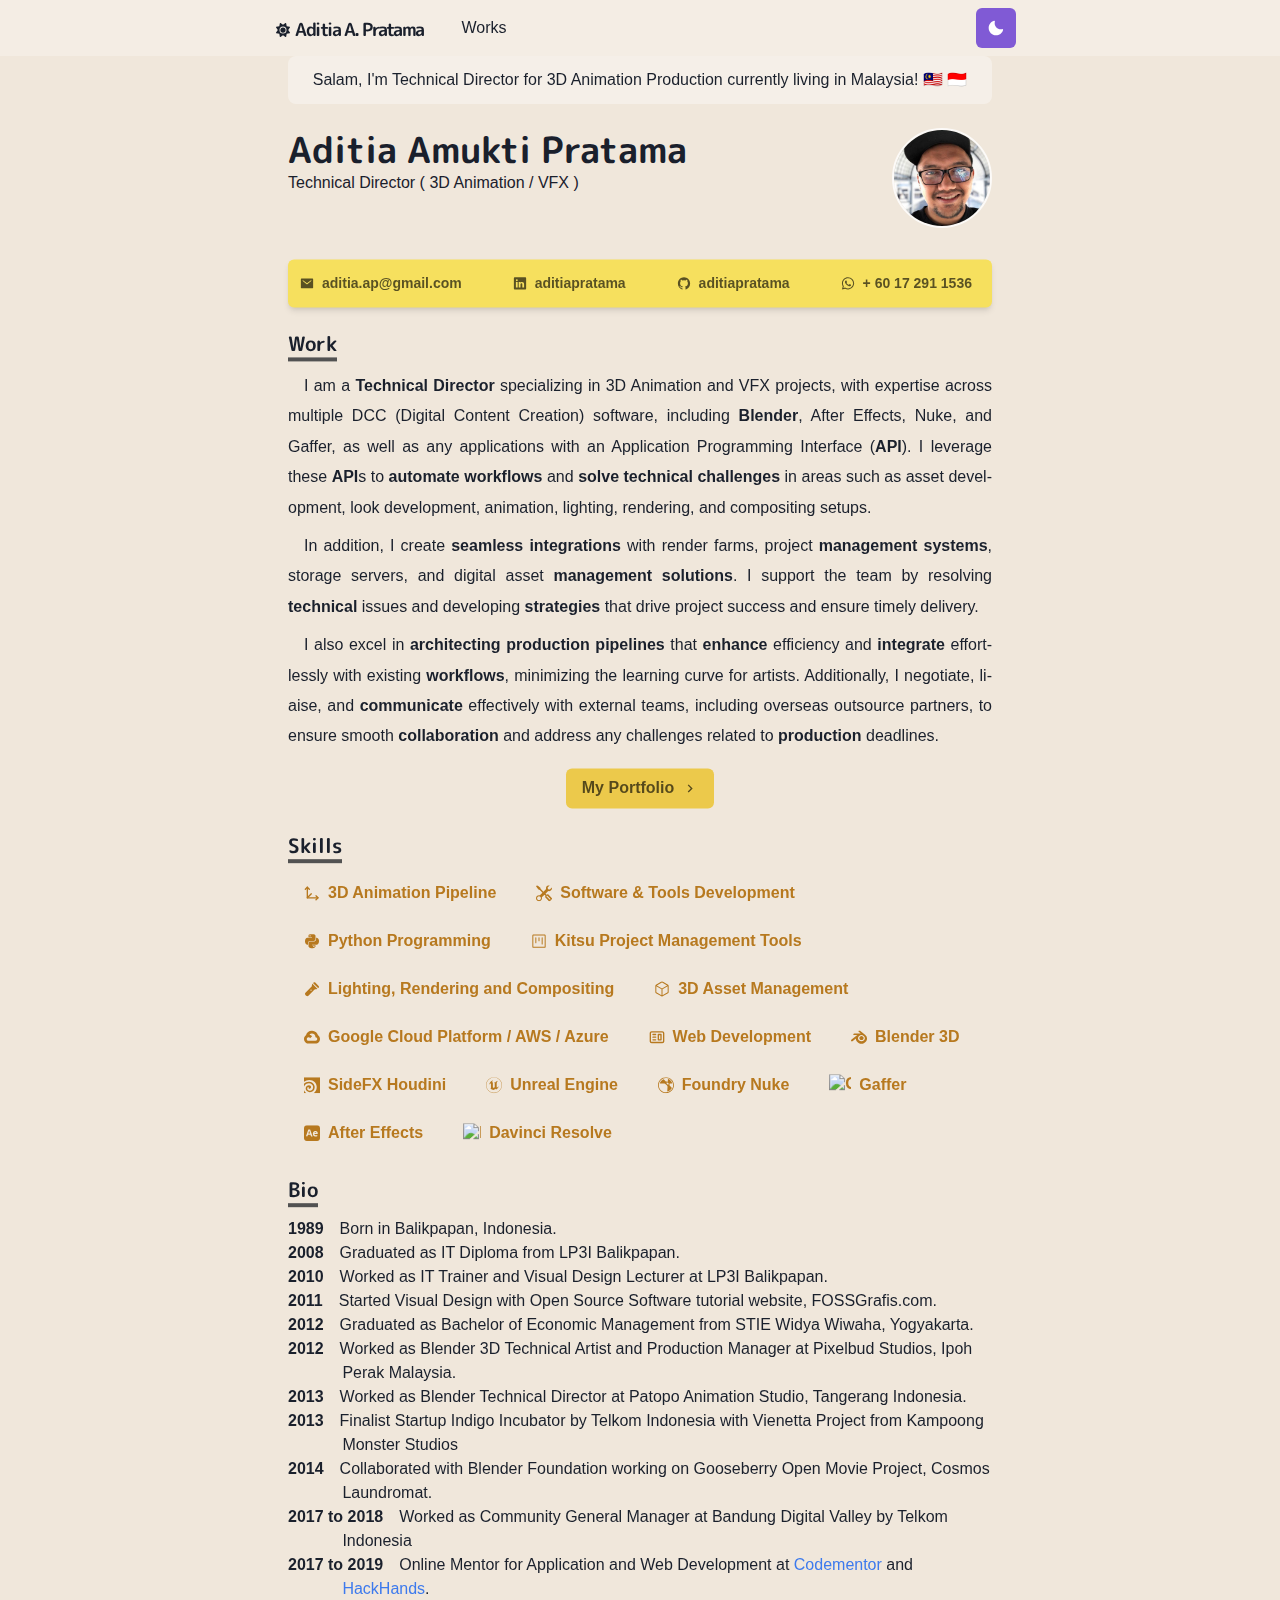
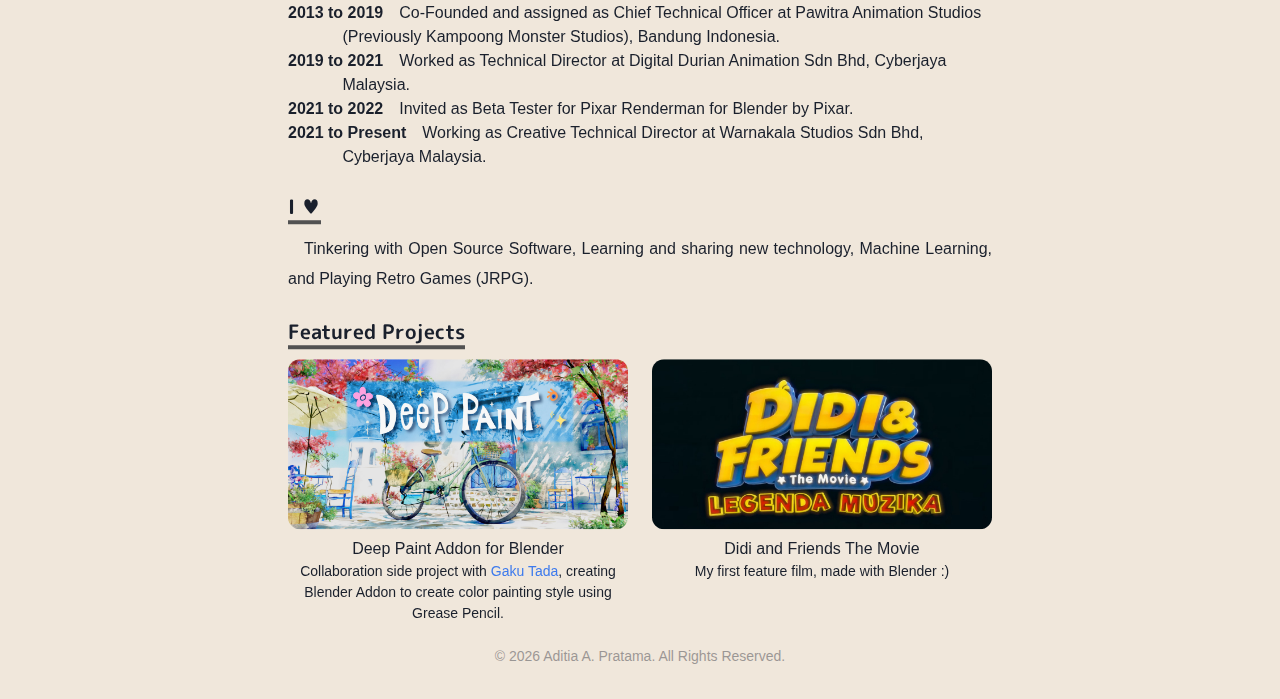
==== commit 5b5b4607: "updated" ====
--- a/index.html
+++ b/index.html
@@ -1,4 +1,4 @@
-<!DOCTYPE html><html lang="en"><head><meta charSet="utf-8" data-next-head=""/><meta name="viewport" content="width=device-width, initial-scale=1" data-next-head=""/><meta name="description" content="Aditia&#x27;s homepage" data-next-head=""/><meta name="author" content="craftzdog" data-next-head=""/><link rel="apple-touch-icon" href="apple-touch-icon.png" data-next-head=""/><link rel="shortcut icon" href="/favicon.ico" type="image/x-icon" data-next-head=""/><meta name="twitter:title" content="Aditia A. Pratama" data-next-head=""/><meta name="twitter:card" content="summary_large_image" data-next-head=""/><meta name="twitter:site" content="@craftzdog" data-next-head=""/><meta name="twitter:creator" content="@craftzdog" data-next-head=""/><meta name="twitter:image" content="https://www.craftz.dog/card.png" data-next-head=""/><meta property="og:site_name" content="Aditia A. Pratama" data-next-head=""/><meta name="og:title" content="Aditia A. Pratama" data-next-head=""/><meta property="og:type" content="website" data-next-head=""/><meta property="og:image" content="https://www.craftz.dog/card.png" data-next-head=""/><title data-next-head="">Aditia A. Pratama - Homepage</title><noscript data-n-css=""></noscript><script defer="" nomodule="" src="/_next/static/chunks/polyfills-42372ed130431b0a.js"></script><script src="/_next/static/chunks/webpack-90482acf5b5da506.js" defer=""></script><script src="/_next/static/chunks/framework-06121e066c6696d9.js" defer=""></script><script src="/_next/static/chunks/main-007eb23af4609204.js" defer=""></script><script src="/_next/static/chunks/pages/_app-840fd035fc0a19f8.js" defer=""></script><script src="/_next/static/chunks/d0447323-897b9a49cf0c8b44.js" defer=""></script><script src="/_next/static/chunks/98ea7ec2-6dcbe9fcce604263.js" defer=""></script><script src="/_next/static/chunks/ae51ba48-80c5413caec15c1d.js" defer=""></script><script src="/_next/static/chunks/7779ef99-c735ac6e8dad6099.js" defer=""></script><script src="/_next/static/chunks/7f0c75c1-0c81948b651bde69.js" defer=""></script><script src="/_next/static/chunks/0c428ae2-7e13ca1e9981769a.js" defer=""></script><script src="/_next/static/chunks/339-71497fba5ee071af.js" defer=""></script><script src="/_next/static/chunks/716-80a07ae861e64c3f.js" defer=""></script><script src="/_next/static/chunks/pages/index-7fb0e1b5ff4cf7c7.js" defer=""></script><script src="/_next/static/krPHfbpwPTREsn_2b7b4Y/_buildManifest.js" defer=""></script><script src="/_next/static/krPHfbpwPTREsn_2b7b4Y/_ssgManifest.js" defer=""></script><style id="__jsx-dc568394b5c44dd0">@import url("https://fonts.googleapis.com/css2?family=M+PLUS+Rounded+1c:wght@300;700&display=swap");</style><style id="__jsx-90dfd7bb0de820f6">iframe.payhip-checkout-iframe{color-scheme:light}</style></head><body><script id="chakra-script">!(function(){try{var a=function(c){var v="(prefers-color-scheme: dark)",h=window.matchMedia(v).matches?"dark":"light",r=c==="system"?h:c,o=document.documentElement,s=document.body,l="chakra-ui-light",d="chakra-ui-dark",i=r==="dark";return s.classList.add(i?d:l),s.classList.remove(i?l:d),o.style.colorScheme=r,o.dataset.theme=r,r},n=a,m="dark",e="chakra-ui-color-mode",t=localStorage.getItem(e);t?a(t):localStorage.setItem(e,a(m))}catch(a){}})();</script><div id="__next"><style data-emotion="css-global 93m1n8">:host,:root,[data-theme]{--chakra-ring-inset:var(--chakra-empty,/*!*/ /*!*/);--chakra-ring-offset-width:0px;--chakra-ring-offset-color:#fff;--chakra-ring-color:rgba(66, 153, 225, 0.6);--chakra-ring-offset-shadow:0 0 #0000;--chakra-ring-shadow:0 0 #0000;--chakra-space-x-reverse:0;--chakra-space-y-reverse:0;--chakra-colors-transparent:transparent;--chakra-colors-current:currentColor;--chakra-colors-black:#000000;--chakra-colors-white:#FFFFFF;--chakra-colors-whiteAlpha-50:rgba(255, 255, 255, 0.04);--chakra-colors-whiteAlpha-100:rgba(255, 255, 255, 0.06);--chakra-colors-whiteAlpha-200:rgba(255, 255, 255, 0.08);--chakra-colors-whiteAlpha-300:rgba(255, 255, 255, 0.16);--chakra-colors-whiteAlpha-400:rgba(255, 255, 255, 0.24);--chakra-colors-whiteAlpha-500:rgba(255, 255, 255, 0.36);--chakra-colors-whiteAlpha-600:rgba(255, 255, 255, 0.48);--chakra-colors-whiteAlpha-700:rgba(255, 255, 255, 0.64);--chakra-colors-whiteAlpha-800:rgba(255, 255, 255, 0.80);--chakra-colors-whiteAlpha-900:rgba(255, 255, 255, 0.92);--chakra-colors-blackAlpha-50:rgba(0, 0, 0, 0.04);--chakra-colors-blackAlpha-100:rgba(0, 0, 0, 0.06);--chakra-colors-blackAlpha-200:rgba(0, 0, 0, 0.08);--chakra-colors-blackAlpha-300:rgba(0, 0, 0, 0.16);--chakra-colors-blackAlpha-400:rgba(0, 0, 0, 0.24);--chakra-colors-blackAlpha-500:rgba(0, 0, 0, 0.36);--chakra-colors-blackAlpha-600:rgba(0, 0, 0, 0.48);--chakra-colors-blackAlpha-700:rgba(0, 0, 0, 0.64);--chakra-colors-blackAlpha-800:rgba(0, 0, 0, 0.80);--chakra-colors-blackAlpha-900:rgba(0, 0, 0, 0.92);--chakra-colors-gray-50:#F7FAFC;--chakra-colors-gray-100:#EDF2F7;--chakra-colors-gray-200:#E2E8F0;--chakra-colors-gray-300:#CBD5E0;--chakra-colors-gray-400:#A0AEC0;--chakra-colors-gray-500:#718096;--chakra-colors-gray-600:#4A5568;--chakra-colors-gray-700:#2D3748;--chakra-colors-gray-800:#1A202C;--chakra-colors-gray-900:#171923;--chakra-colors-red-50:#FFF5F5;--chakra-colors-red-100:#FED7D7;--chakra-colors-red-200:#FEB2B2;--chakra-colors-red-300:#FC8181;--chakra-colors-red-400:#F56565;--chakra-colors-red-500:#E53E3E;--chakra-colors-red-600:#C53030;--chakra-colors-red-700:#9B2C2C;--chakra-colors-red-800:#822727;--chakra-colors-red-900:#63171B;--chakra-colors-orange-50:#FFFAF0;--chakra-colors-orange-100:#FEEBC8;--chakra-colors-orange-200:#FBD38D;--chakra-colors-orange-300:#F6AD55;--chakra-colors-orange-400:#ED8936;--chakra-colors-orange-500:#DD6B20;--chakra-colors-orange-600:#C05621;--chakra-colors-orange-700:#9C4221;--chakra-colors-orange-800:#7B341E;--chakra-colors-orange-900:#652B19;--chakra-colors-yellow-50:#FFFFF0;--chakra-colors-yellow-100:#FEFCBF;--chakra-colors-yellow-200:#FAF089;--chakra-colors-yellow-300:#F6E05E;--chakra-colors-yellow-400:#ECC94B;--chakra-colors-yellow-500:#D69E2E;--chakra-colors-yellow-600:#B7791F;--chakra-colors-yellow-700:#975A16;--chakra-colors-yellow-800:#744210;--chakra-colors-yellow-900:#5F370E;--chakra-colors-green-50:#F0FFF4;--chakra-colors-green-100:#C6F6D5;--chakra-colors-green-200:#9AE6B4;--chakra-colors-green-300:#68D391;--chakra-colors-green-400:#48BB78;--chakra-colors-green-500:#38A169;--chakra-colors-green-600:#2F855A;--chakra-colors-green-700:#276749;--chakra-colors-green-800:#22543D;--chakra-colors-green-900:#1C4532;--chakra-colors-teal-50:#E6FFFA;--chakra-colors-teal-100:#B2F5EA;--chakra-colors-teal-200:#81E6D9;--chakra-colors-teal-300:#4FD1C5;--chakra-colors-teal-400:#38B2AC;--chakra-colors-teal-500:#319795;--chakra-colors-teal-600:#2C7A7B;--chakra-colors-teal-700:#285E61;--chakra-colors-teal-800:#234E52;--chakra-colors-teal-900:#1D4044;--chakra-colors-blue-50:#ebf8ff;--chakra-colors-blue-100:#bee3f8;--chakra-colors-blue-200:#90cdf4;--chakra-colors-blue-300:#63b3ed;--chakra-colors-blue-400:#4299e1;--chakra-colors-blue-500:#3182ce;--chakra-colors-blue-600:#2b6cb0;--chakra-colors-blue-700:#2c5282;--chakra-colors-blue-800:#2a4365;--chakra-colors-blue-900:#1A365D;--chakra-colors-cyan-50:#EDFDFD;--chakra-colors-cyan-100:#C4F1F9;--chakra-colors-cyan-200:#9DECF9;--chakra-colors-cyan-300:#76E4F7;--chakra-colors-cyan-400:#0BC5EA;--chakra-colors-cyan-500:#00B5D8;--chakra-colors-cyan-600:#00A3C4;--chakra-colors-cyan-700:#0987A0;--chakra-colors-cyan-800:#086F83;--chakra-colors-cyan-900:#065666;--chakra-colors-purple-50:#FAF5FF;--chakra-colors-purple-100:#E9D8FD;--chakra-colors-purple-200:#D6BCFA;--chakra-colors-purple-300:#B794F4;--chakra-colors-purple-400:#9F7AEA;--chakra-colors-purple-500:#805AD5;--chakra-colors-purple-600:#6B46C1;--chakra-colors-purple-700:#553C9A;--chakra-colors-purple-800:#44337A;--chakra-colors-purple-900:#322659;--chakra-colors-pink-50:#FFF5F7;--chakra-colors-pink-100:#FED7E2;--chakra-colors-pink-200:#FBB6CE;--chakra-colors-pink-300:#F687B3;--chakra-colors-pink-400:#ED64A6;--chakra-colors-pink-500:#D53F8C;--chakra-colors-pink-600:#B83280;--chakra-colors-pink-700:#97266D;--chakra-colors-pink-800:#702459;--chakra-colors-pink-900:#521B41;--chakra-colors-linkedin-50:#E8F4F9;--chakra-colors-linkedin-100:#CFEDFB;--chakra-colors-linkedin-200:#9BDAF3;--chakra-colors-linkedin-300:#68C7EC;--chakra-colors-linkedin-400:#34B3E4;--chakra-colors-linkedin-500:#00A0DC;--chakra-colors-linkedin-600:#008CC9;--chakra-colors-linkedin-700:#0077B5;--chakra-colors-linkedin-800:#005E93;--chakra-colors-linkedin-900:#004471;--chakra-colors-facebook-50:#E8F4F9;--chakra-colors-facebook-100:#D9DEE9;--chakra-colors-facebook-200:#B7C2DA;--chakra-colors-facebook-300:#6482C0;--chakra-colors-facebook-400:#4267B2;--chakra-colors-facebook-500:#385898;--chakra-colors-facebook-600:#314E89;--chakra-colors-facebook-700:#29487D;--chakra-colors-facebook-800:#223B67;--chakra-colors-facebook-900:#1E355B;--chakra-colors-messenger-50:#D0E6FF;--chakra-colors-messenger-100:#B9DAFF;--chakra-colors-messenger-200:#A2CDFF;--chakra-colors-messenger-300:#7AB8FF;--chakra-colors-messenger-400:#2E90FF;--chakra-colors-messenger-500:#0078FF;--chakra-colors-messenger-600:#0063D1;--chakra-colors-messenger-700:#0052AC;--chakra-colors-messenger-800:#003C7E;--chakra-colors-messenger-900:#002C5C;--chakra-colors-whatsapp-50:#dffeec;--chakra-colors-whatsapp-100:#b9f5d0;--chakra-colors-whatsapp-200:#90edb3;--chakra-colors-whatsapp-300:#65e495;--chakra-colors-whatsapp-400:#3cdd78;--chakra-colors-whatsapp-500:#22c35e;--chakra-colors-whatsapp-600:#179848;--chakra-colors-whatsapp-700:#0c6c33;--chakra-colors-whatsapp-800:#01421c;--chakra-colors-whatsapp-900:#001803;--chakra-colors-twitter-50:#E5F4FD;--chakra-colors-twitter-100:#C8E9FB;--chakra-colors-twitter-200:#A8DCFA;--chakra-colors-twitter-300:#83CDF7;--chakra-colors-twitter-400:#57BBF5;--chakra-colors-twitter-500:#1DA1F2;--chakra-colors-twitter-600:#1A94DA;--chakra-colors-twitter-700:#1681BF;--chakra-colors-twitter-800:#136B9E;--chakra-colors-twitter-900:#0D4D71;--chakra-colors-telegram-50:#E3F2F9;--chakra-colors-telegram-100:#C5E4F3;--chakra-colors-telegram-200:#A2D4EC;--chakra-colors-telegram-300:#7AC1E4;--chakra-colors-telegram-400:#47A9DA;--chakra-colors-telegram-500:#0088CC;--chakra-colors-telegram-600:#007AB8;--chakra-colors-telegram-700:#006BA1;--chakra-colors-telegram-800:#005885;--chakra-colors-telegram-900:#003F5E;--chakra-colors-grassTeal:#88ccca;--chakra-borders-none:0;--chakra-borders-1px:1px solid;--chakra-borders-2px:2px solid;--chakra-borders-4px:4px solid;--chakra-borders-8px:8px solid;--chakra-fonts-heading:'M PLUS Rounded 1c';--chakra-fonts-body:-apple-system,BlinkMacSystemFont,"Segoe UI",Helvetica,Arial,sans-serif,"Apple Color Emoji","Segoe UI Emoji","Segoe UI Symbol";--chakra-fonts-mono:SFMono-Regular,Menlo,Monaco,Consolas,"Liberation Mono","Courier New",monospace;--chakra-fontSizes-3xs:0.45rem;--chakra-fontSizes-2xs:0.625rem;--chakra-fontSizes-xs:0.75rem;--chakra-fontSizes-sm:0.875rem;--chakra-fontSizes-md:1rem;--chakra-fontSizes-lg:1.125rem;--chakra-fontSizes-xl:1.25rem;--chakra-fontSizes-2xl:1.5rem;--chakra-fontSizes-3xl:1.875rem;--chakra-fontSizes-4xl:2.25rem;--chakra-fontSizes-5xl:3rem;--chakra-fontSizes-6xl:3.75rem;--chakra-fontSizes-7xl:4.5rem;--chakra-fontSizes-8xl:6rem;--chakra-fontSizes-9xl:8rem;--chakra-fontWeights-hairline:100;--chakra-fontWeights-thin:200;--chakra-fontWeights-light:300;--chakra-fontWeights-normal:400;--chakra-fontWeights-medium:500;--chakra-fontWeights-semibold:600;--chakra-fontWeights-bold:700;--chakra-fontWeights-extrabold:800;--chakra-fontWeights-black:900;--chakra-letterSpacings-tighter:-0.05em;--chakra-letterSpacings-tight:-0.025em;--chakra-letterSpacings-normal:0;--chakra-letterSpacings-wide:0.025em;--chakra-letterSpacings-wider:0.05em;--chakra-letterSpacings-widest:0.1em;--chakra-lineHeights-3:.75rem;--chakra-lineHeights-4:1rem;--chakra-lineHeights-5:1.25rem;--chakra-lineHeights-6:1.5rem;--chakra-lineHeights-7:1.75rem;--chakra-lineHeights-8:2rem;--chakra-lineHeights-9:2.25rem;--chakra-lineHeights-10:2.5rem;--chakra-lineHeights-normal:normal;--chakra-lineHeights-none:1;--chakra-lineHeights-shorter:1.25;--chakra-lineHeights-short:1.375;--chakra-lineHeights-base:1.5;--chakra-lineHeights-tall:1.625;--chakra-lineHeights-taller:2;--chakra-radii-none:0;--chakra-radii-sm:0.125rem;--chakra-radii-base:0.25rem;--chakra-radii-md:0.375rem;--chakra-radii-lg:0.5rem;--chakra-radii-xl:0.75rem;--chakra-radii-2xl:1rem;--chakra-radii-3xl:1.5rem;--chakra-radii-full:9999px;--chakra-space-1:0.25rem;--chakra-space-2:0.5rem;--chakra-space-3:0.75rem;--chakra-space-4:1rem;--chakra-space-5:1.25rem;--chakra-space-6:1.5rem;--chakra-space-7:1.75rem;--chakra-space-8:2rem;--chakra-space-9:2.25rem;--chakra-space-10:2.5rem;--chakra-space-12:3rem;--chakra-space-14:3.5rem;--chakra-space-16:4rem;--chakra-space-20:5rem;--chakra-space-24:6rem;--chakra-space-28:7rem;--chakra-space-32:8rem;--chakra-space-36:9rem;--chakra-space-40:10rem;--chakra-space-44:11rem;--chakra-space-48:12rem;--chakra-space-52:13rem;--chakra-space-56:14rem;--chakra-space-60:15rem;--chakra-space-64:16rem;--chakra-space-72:18rem;--chakra-space-80:20rem;--chakra-space-96:24rem;--chakra-space-px:1px;--chakra-space-0-5:0.125rem;--chakra-space-1-5:0.375rem;--chakra-space-2-5:0.625rem;--chakra-space-3-5:0.875rem;--chakra-shadows-xs:0 0 0 1px rgba(0, 0, 0, 0.05);--chakra-shadows-sm:0 1px 2px 0 rgba(0, 0, 0, 0.05);--chakra-shadows-base:0 1px 3px 0 rgba(0, 0, 0, 0.1),0 1px 2px 0 rgba(0, 0, 0, 0.06);--chakra-shadows-md:0 4px 6px -1px rgba(0, 0, 0, 0.1),0 2px 4px -1px rgba(0, 0, 0, 0.06);--chakra-shadows-lg:0 10px 15px -3px rgba(0, 0, 0, 0.1),0 4px 6px -2px rgba(0, 0, 0, 0.05);--chakra-shadows-xl:0 20px 25px -5px rgba(0, 0, 0, 0.1),0 10px 10px -5px rgba(0, 0, 0, 0.04);--chakra-shadows-2xl:0 25px 50px -12px rgba(0, 0, 0, 0.25);--chakra-shadows-outline:0 0 0 3px rgba(66, 153, 225, 0.6);--chakra-shadows-inner:inset 0 2px 4px 0 rgba(0,0,0,0.06);--chakra-shadows-none:none;--chakra-shadows-dark-lg:rgba(0, 0, 0, 0.1) 0px 0px 0px 1px,rgba(0, 0, 0, 0.2) 0px 5px 10px,rgba(0, 0, 0, 0.4) 0px 15px 40px;--chakra-sizes-1:0.25rem;--chakra-sizes-2:0.5rem;--chakra-sizes-3:0.75rem;--chakra-sizes-4:1rem;--chakra-sizes-5:1.25rem;--chakra-sizes-6:1.5rem;--chakra-sizes-7:1.75rem;--chakra-sizes-8:2rem;--chakra-sizes-9:2.25rem;--chakra-sizes-10:2.5rem;--chakra-sizes-12:3rem;--chakra-sizes-14:3.5rem;--chakra-sizes-16:4rem;--chakra-sizes-20:5rem;--chakra-sizes-24:6rem;--chakra-sizes-28:7rem;--chakra-sizes-32:8rem;--chakra-sizes-36:9rem;--chakra-sizes-40:10rem;--chakra-sizes-44:11rem;--chakra-sizes-48:12rem;--chakra-sizes-52:13rem;--chakra-sizes-56:14rem;--chakra-sizes-60:15rem;--chakra-sizes-64:16rem;--chakra-sizes-72:18rem;--chakra-sizes-80:20rem;--chakra-sizes-96:24rem;--chakra-sizes-px:1px;--chakra-sizes-0-5:0.125rem;--chakra-sizes-1-5:0.375rem;--chakra-sizes-2-5:0.625rem;--chakra-sizes-3-5:0.875rem;--chakra-sizes-max:max-content;--chakra-sizes-min:min-content;--chakra-sizes-full:100%;--chakra-sizes-3xs:14rem;--chakra-sizes-2xs:16rem;--chakra-sizes-xs:20rem;--chakra-sizes-sm:24rem;--chakra-sizes-md:28rem;--chakra-sizes-lg:32rem;--chakra-sizes-xl:36rem;--chakra-sizes-2xl:42rem;--chakra-sizes-3xl:48rem;--chakra-sizes-4xl:56rem;--chakra-sizes-5xl:64rem;--chakra-sizes-6xl:72rem;--chakra-sizes-7xl:80rem;--chakra-sizes-8xl:90rem;--chakra-sizes-prose:60ch;--chakra-sizes-container-sm:640px;--chakra-sizes-container-md:768px;--chakra-sizes-container-lg:1024px;--chakra-sizes-container-xl:1280px;--chakra-zIndices-hide:-1;--chakra-zIndices-auto:auto;--chakra-zIndices-base:0;--chakra-zIndices-docked:10;--chakra-zIndices-dropdown:1000;--chakra-zIndices-sticky:1100;--chakra-zIndices-banner:1200;--chakra-zIndices-overlay:1300;--chakra-zIndices-modal:1400;--chakra-zIndices-popover:1500;--chakra-zIndices-skipLink:1600;--chakra-zIndices-toast:1700;--chakra-zIndices-tooltip:1800;--chakra-transition-property-common:background-color,border-color,color,fill,stroke,opacity,box-shadow,transform;--chakra-transition-property-colors:background-color,border-color,color,fill,stroke;--chakra-transition-property-dimensions:width,height;--chakra-transition-property-position:left,right,top,bottom;--chakra-transition-property-background:background-color,background-image,background-position;--chakra-transition-easing-ease-in:cubic-bezier(0.4, 0, 1, 1);--chakra-transition-easing-ease-out:cubic-bezier(0, 0, 0.2, 1);--chakra-transition-easing-ease-in-out:cubic-bezier(0.4, 0, 0.2, 1);--chakra-transition-duration-ultra-fast:50ms;--chakra-transition-duration-faster:100ms;--chakra-transition-duration-fast:150ms;--chakra-transition-duration-normal:200ms;--chakra-transition-duration-slow:300ms;--chakra-transition-duration-slower:400ms;--chakra-transition-duration-ultra-slow:500ms;--chakra-blur-none:0;--chakra-blur-sm:4px;--chakra-blur-base:8px;--chakra-blur-md:12px;--chakra-blur-lg:16px;--chakra-blur-xl:24px;--chakra-blur-2xl:40px;--chakra-blur-3xl:64px;--chakra-breakpoints-base:0em;--chakra-breakpoints-sm:30em;--chakra-breakpoints-md:48em;--chakra-breakpoints-lg:62em;--chakra-breakpoints-xl:80em;--chakra-breakpoints-2xl:96em;}.chakra-ui-light :host:not([data-theme]),.chakra-ui-light :root:not([data-theme]),.chakra-ui-light [data-theme]:not([data-theme]),[data-theme=light] :host:not([data-theme]),[data-theme=light] :root:not([data-theme]),[data-theme=light] [data-theme]:not([data-theme]),:host[data-theme=light],:root[data-theme=light],[data-theme][data-theme=light]{--chakra-colors-chakra-body-text:var(--chakra-colors-gray-800);--chakra-colors-chakra-body-bg:var(--chakra-colors-white);--chakra-colors-chakra-border-color:var(--chakra-colors-gray-200);--chakra-colors-chakra-inverse-text:var(--chakra-colors-white);--chakra-colors-chakra-subtle-bg:var(--chakra-colors-gray-100);--chakra-colors-chakra-subtle-text:var(--chakra-colors-gray-600);--chakra-colors-chakra-placeholder-color:var(--chakra-colors-gray-500);}.chakra-ui-dark :host:not([data-theme]),.chakra-ui-dark :root:not([data-theme]),.chakra-ui-dark [data-theme]:not([data-theme]),[data-theme=dark] :host:not([data-theme]),[data-theme=dark] :root:not([data-theme]),[data-theme=dark] [data-theme]:not([data-theme]),:host[data-theme=dark],:root[data-theme=dark],[data-theme][data-theme=dark]{--chakra-colors-chakra-body-text:var(--chakra-colors-whiteAlpha-900);--chakra-colors-chakra-body-bg:var(--chakra-colors-gray-800);--chakra-colors-chakra-border-color:var(--chakra-colors-whiteAlpha-300);--chakra-colors-chakra-inverse-text:var(--chakra-colors-gray-800);--chakra-colors-chakra-subtle-bg:var(--chakra-colors-gray-700);--chakra-colors-chakra-subtle-text:var(--chakra-colors-gray-400);--chakra-colors-chakra-placeholder-color:var(--chakra-colors-whiteAlpha-400);}</style><style data-emotion="css-global fubdgu">html{line-height:1.5;-webkit-text-size-adjust:100%;font-family:system-ui,sans-serif;-webkit-font-smoothing:antialiased;text-rendering:optimizeLegibility;-moz-osx-font-smoothing:grayscale;touch-action:manipulation;}body{position:relative;min-height:100%;margin:0;font-feature-settings:"kern";}:where(*, *::before, *::after){border-width:0;border-style:solid;box-sizing:border-box;word-wrap:break-word;}main{display:block;}hr{border-top-width:1px;box-sizing:content-box;height:0;overflow:visible;}:where(pre, code, kbd,samp){font-family:SFMono-Regular,Menlo,Monaco,Consolas,monospace;font-size:1em;}a{background-color:transparent;color:inherit;-webkit-text-decoration:inherit;text-decoration:inherit;}abbr[title]{border-bottom:none;-webkit-text-decoration:underline;text-decoration:underline;-webkit-text-decoration:underline dotted;-webkit-text-decoration:underline dotted;text-decoration:underline dotted;}:where(b, strong){font-weight:bold;}small{font-size:80%;}:where(sub,sup){font-size:75%;line-height:0;position:relative;vertical-align:baseline;}sub{bottom:-0.25em;}sup{top:-0.5em;}img{border-style:none;}:where(button, input, optgroup, select, textarea){font-family:inherit;font-size:100%;line-height:1.15;margin:0;}:where(button, input){overflow:visible;}:where(button, select){text-transform:none;}:where(
+<!DOCTYPE html><html lang="en"><head><meta charSet="utf-8" data-next-head=""/><meta name="viewport" content="width=device-width, initial-scale=1" data-next-head=""/><meta name="description" content="Aditia&#x27;s homepage" data-next-head=""/><meta name="author" content="aditia" data-next-head=""/><link rel="apple-touch-icon" href="apple-touch-icon.png" data-next-head=""/><link rel="shortcut icon" href="/favicon.ico" type="image/x-icon" data-next-head=""/><meta name="twitter:title" content="Aditia A. Pratama" data-next-head=""/><meta name="twitter:card" content="summary_large_image" data-next-head=""/><meta name="twitter:site" content="@aditia_ap" data-next-head=""/><meta name="twitter:creator" content="@aditia_ap" data-next-head=""/><meta name="twitter:image" content="https://www.aditiapratama.com/card.png" data-next-head=""/><meta property="og:site_name" content="Aditia A. Pratama" data-next-head=""/><meta name="og:title" content="Aditia A. Pratama" data-next-head=""/><meta property="og:type" content="website" data-next-head=""/><meta property="og:image" content="https://www.aditiapratama.com/card.png" data-next-head=""/><title data-next-head="">Aditia A. Pratama - Homepage</title><noscript data-n-css=""></noscript><script defer="" nomodule="" src="/_next/static/chunks/polyfills-42372ed130431b0a.js"></script><script src="/_next/static/chunks/webpack-90482acf5b5da506.js" defer=""></script><script src="/_next/static/chunks/framework-06121e066c6696d9.js" defer=""></script><script src="/_next/static/chunks/main-007eb23af4609204.js" defer=""></script><script src="/_next/static/chunks/pages/_app-91c239cea186466f.js" defer=""></script><script src="/_next/static/chunks/d0447323-897b9a49cf0c8b44.js" defer=""></script><script src="/_next/static/chunks/98ea7ec2-6dcbe9fcce604263.js" defer=""></script><script src="/_next/static/chunks/ae51ba48-80c5413caec15c1d.js" defer=""></script><script src="/_next/static/chunks/7779ef99-c735ac6e8dad6099.js" defer=""></script><script src="/_next/static/chunks/7f0c75c1-0c81948b651bde69.js" defer=""></script><script src="/_next/static/chunks/0c428ae2-7e13ca1e9981769a.js" defer=""></script><script src="/_next/static/chunks/339-71497fba5ee071af.js" defer=""></script><script src="/_next/static/chunks/716-80a07ae861e64c3f.js" defer=""></script><script src="/_next/static/chunks/pages/index-950fd29720b099b3.js" defer=""></script><script src="/_next/static/Q5SLIeUH6vIxOPRc3JInw/_buildManifest.js" defer=""></script><script src="/_next/static/Q5SLIeUH6vIxOPRc3JInw/_ssgManifest.js" defer=""></script><style id="__jsx-dc568394b5c44dd0">@import url("https://fonts.googleapis.com/css2?family=M+PLUS+Rounded+1c:wght@300;700&display=swap");</style><style id="__jsx-90dfd7bb0de820f6">iframe.payhip-checkout-iframe{color-scheme:light}</style></head><body><script id="chakra-script">!(function(){try{var a=function(c){var v="(prefers-color-scheme: dark)",h=window.matchMedia(v).matches?"dark":"light",r=c==="system"?h:c,o=document.documentElement,s=document.body,l="chakra-ui-light",d="chakra-ui-dark",i=r==="dark";return s.classList.add(i?d:l),s.classList.remove(i?l:d),o.style.colorScheme=r,o.dataset.theme=r,r},n=a,m="light",e="chakra-ui-color-mode",t=localStorage.getItem(e);t?a(t):localStorage.setItem(e,a(m))}catch(a){}})();</script><div id="__next"><style data-emotion="css-global 93m1n8">:host,:root,[data-theme]{--chakra-ring-inset:var(--chakra-empty,/*!*/ /*!*/);--chakra-ring-offset-width:0px;--chakra-ring-offset-color:#fff;--chakra-ring-color:rgba(66, 153, 225, 0.6);--chakra-ring-offset-shadow:0 0 #0000;--chakra-ring-shadow:0 0 #0000;--chakra-space-x-reverse:0;--chakra-space-y-reverse:0;--chakra-colors-transparent:transparent;--chakra-colors-current:currentColor;--chakra-colors-black:#000000;--chakra-colors-white:#FFFFFF;--chakra-colors-whiteAlpha-50:rgba(255, 255, 255, 0.04);--chakra-colors-whiteAlpha-100:rgba(255, 255, 255, 0.06);--chakra-colors-whiteAlpha-200:rgba(255, 255, 255, 0.08);--chakra-colors-whiteAlpha-300:rgba(255, 255, 255, 0.16);--chakra-colors-whiteAlpha-400:rgba(255, 255, 255, 0.24);--chakra-colors-whiteAlpha-500:rgba(255, 255, 255, 0.36);--chakra-colors-whiteAlpha-600:rgba(255, 255, 255, 0.48);--chakra-colors-whiteAlpha-700:rgba(255, 255, 255, 0.64);--chakra-colors-whiteAlpha-800:rgba(255, 255, 255, 0.80);--chakra-colors-whiteAlpha-900:rgba(255, 255, 255, 0.92);--chakra-colors-blackAlpha-50:rgba(0, 0, 0, 0.04);--chakra-colors-blackAlpha-100:rgba(0, 0, 0, 0.06);--chakra-colors-blackAlpha-200:rgba(0, 0, 0, 0.08);--chakra-colors-blackAlpha-300:rgba(0, 0, 0, 0.16);--chakra-colors-blackAlpha-400:rgba(0, 0, 0, 0.24);--chakra-colors-blackAlpha-500:rgba(0, 0, 0, 0.36);--chakra-colors-blackAlpha-600:rgba(0, 0, 0, 0.48);--chakra-colors-blackAlpha-700:rgba(0, 0, 0, 0.64);--chakra-colors-blackAlpha-800:rgba(0, 0, 0, 0.80);--chakra-colors-blackAlpha-900:rgba(0, 0, 0, 0.92);--chakra-colors-gray-50:#F7FAFC;--chakra-colors-gray-100:#EDF2F7;--chakra-colors-gray-200:#E2E8F0;--chakra-colors-gray-300:#CBD5E0;--chakra-colors-gray-400:#A0AEC0;--chakra-colors-gray-500:#718096;--chakra-colors-gray-600:#4A5568;--chakra-colors-gray-700:#2D3748;--chakra-colors-gray-800:#1A202C;--chakra-colors-gray-900:#171923;--chakra-colors-red-50:#FFF5F5;--chakra-colors-red-100:#FED7D7;--chakra-colors-red-200:#FEB2B2;--chakra-colors-red-300:#FC8181;--chakra-colors-red-400:#F56565;--chakra-colors-red-500:#E53E3E;--chakra-colors-red-600:#C53030;--chakra-colors-red-700:#9B2C2C;--chakra-colors-red-800:#822727;--chakra-colors-red-900:#63171B;--chakra-colors-orange-50:#FFFAF0;--chakra-colors-orange-100:#FEEBC8;--chakra-colors-orange-200:#FBD38D;--chakra-colors-orange-300:#F6AD55;--chakra-colors-orange-400:#ED8936;--chakra-colors-orange-500:#DD6B20;--chakra-colors-orange-600:#C05621;--chakra-colors-orange-700:#9C4221;--chakra-colors-orange-800:#7B341E;--chakra-colors-orange-900:#652B19;--chakra-colors-yellow-50:#FFFFF0;--chakra-colors-yellow-100:#FEFCBF;--chakra-colors-yellow-200:#FAF089;--chakra-colors-yellow-300:#F6E05E;--chakra-colors-yellow-400:#ECC94B;--chakra-colors-yellow-500:#D69E2E;--chakra-colors-yellow-600:#B7791F;--chakra-colors-yellow-700:#975A16;--chakra-colors-yellow-800:#744210;--chakra-colors-yellow-900:#5F370E;--chakra-colors-green-50:#F0FFF4;--chakra-colors-green-100:#C6F6D5;--chakra-colors-green-200:#9AE6B4;--chakra-colors-green-300:#68D391;--chakra-colors-green-400:#48BB78;--chakra-colors-green-500:#38A169;--chakra-colors-green-600:#2F855A;--chakra-colors-green-700:#276749;--chakra-colors-green-800:#22543D;--chakra-colors-green-900:#1C4532;--chakra-colors-teal-50:#E6FFFA;--chakra-colors-teal-100:#B2F5EA;--chakra-colors-teal-200:#81E6D9;--chakra-colors-teal-300:#4FD1C5;--chakra-colors-teal-400:#38B2AC;--chakra-colors-teal-500:#319795;--chakra-colors-teal-600:#2C7A7B;--chakra-colors-teal-700:#285E61;--chakra-colors-teal-800:#234E52;--chakra-colors-teal-900:#1D4044;--chakra-colors-blue-50:#ebf8ff;--chakra-colors-blue-100:#bee3f8;--chakra-colors-blue-200:#90cdf4;--chakra-colors-blue-300:#63b3ed;--chakra-colors-blue-400:#4299e1;--chakra-colors-blue-500:#3182ce;--chakra-colors-blue-600:#2b6cb0;--chakra-colors-blue-700:#2c5282;--chakra-colors-blue-800:#2a4365;--chakra-colors-blue-900:#1A365D;--chakra-colors-cyan-50:#EDFDFD;--chakra-colors-cyan-100:#C4F1F9;--chakra-colors-cyan-200:#9DECF9;--chakra-colors-cyan-300:#76E4F7;--chakra-colors-cyan-400:#0BC5EA;--chakra-colors-cyan-500:#00B5D8;--chakra-colors-cyan-600:#00A3C4;--chakra-colors-cyan-700:#0987A0;--chakra-colors-cyan-800:#086F83;--chakra-colors-cyan-900:#065666;--chakra-colors-purple-50:#FAF5FF;--chakra-colors-purple-100:#E9D8FD;--chakra-colors-purple-200:#D6BCFA;--chakra-colors-purple-300:#B794F4;--chakra-colors-purple-400:#9F7AEA;--chakra-colors-purple-500:#805AD5;--chakra-colors-purple-600:#6B46C1;--chakra-colors-purple-700:#553C9A;--chakra-colors-purple-800:#44337A;--chakra-colors-purple-900:#322659;--chakra-colors-pink-50:#FFF5F7;--chakra-colors-pink-100:#FED7E2;--chakra-colors-pink-200:#FBB6CE;--chakra-colors-pink-300:#F687B3;--chakra-colors-pink-400:#ED64A6;--chakra-colors-pink-500:#D53F8C;--chakra-colors-pink-600:#B83280;--chakra-colors-pink-700:#97266D;--chakra-colors-pink-800:#702459;--chakra-colors-pink-900:#521B41;--chakra-colors-linkedin-50:#E8F4F9;--chakra-colors-linkedin-100:#CFEDFB;--chakra-colors-linkedin-200:#9BDAF3;--chakra-colors-linkedin-300:#68C7EC;--chakra-colors-linkedin-400:#34B3E4;--chakra-colors-linkedin-500:#00A0DC;--chakra-colors-linkedin-600:#008CC9;--chakra-colors-linkedin-700:#0077B5;--chakra-colors-linkedin-800:#005E93;--chakra-colors-linkedin-900:#004471;--chakra-colors-facebook-50:#E8F4F9;--chakra-colors-facebook-100:#D9DEE9;--chakra-colors-facebook-200:#B7C2DA;--chakra-colors-facebook-300:#6482C0;--chakra-colors-facebook-400:#4267B2;--chakra-colors-facebook-500:#385898;--chakra-colors-facebook-600:#314E89;--chakra-colors-facebook-700:#29487D;--chakra-colors-facebook-800:#223B67;--chakra-colors-facebook-900:#1E355B;--chakra-colors-messenger-50:#D0E6FF;--chakra-colors-messenger-100:#B9DAFF;--chakra-colors-messenger-200:#A2CDFF;--chakra-colors-messenger-300:#7AB8FF;--chakra-colors-messenger-400:#2E90FF;--chakra-colors-messenger-500:#0078FF;--chakra-colors-messenger-600:#0063D1;--chakra-colors-messenger-700:#0052AC;--chakra-colors-messenger-800:#003C7E;--chakra-colors-messenger-900:#002C5C;--chakra-colors-whatsapp-50:#dffeec;--chakra-colors-whatsapp-100:#b9f5d0;--chakra-colors-whatsapp-200:#90edb3;--chakra-colors-whatsapp-300:#65e495;--chakra-colors-whatsapp-400:#3cdd78;--chakra-colors-whatsapp-500:#22c35e;--chakra-colors-whatsapp-600:#179848;--chakra-colors-whatsapp-700:#0c6c33;--chakra-colors-whatsapp-800:#01421c;--chakra-colors-whatsapp-900:#001803;--chakra-colors-twitter-50:#E5F4FD;--chakra-colors-twitter-100:#C8E9FB;--chakra-colors-twitter-200:#A8DCFA;--chakra-colors-twitter-300:#83CDF7;--chakra-colors-twitter-400:#57BBF5;--chakra-colors-twitter-500:#1DA1F2;--chakra-colors-twitter-600:#1A94DA;--chakra-colors-twitter-700:#1681BF;--chakra-colors-twitter-800:#136B9E;--chakra-colors-twitter-900:#0D4D71;--chakra-colors-telegram-50:#E3F2F9;--chakra-colors-telegram-100:#C5E4F3;--chakra-colors-telegram-200:#A2D4EC;--chakra-colors-telegram-300:#7AC1E4;--chakra-colors-telegram-400:#47A9DA;--chakra-colors-telegram-500:#0088CC;--chakra-colors-telegram-600:#007AB8;--chakra-colors-telegram-700:#006BA1;--chakra-colors-telegram-800:#005885;--chakra-colors-telegram-900:#003F5E;--chakra-colors-grassTeal:#88ccca;--chakra-borders-none:0;--chakra-borders-1px:1px solid;--chakra-borders-2px:2px solid;--chakra-borders-4px:4px solid;--chakra-borders-8px:8px solid;--chakra-fonts-heading:'M PLUS Rounded 1c';--chakra-fonts-body:-apple-system,BlinkMacSystemFont,"Segoe UI",Helvetica,Arial,sans-serif,"Apple Color Emoji","Segoe UI Emoji","Segoe UI Symbol";--chakra-fonts-mono:SFMono-Regular,Menlo,Monaco,Consolas,"Liberation Mono","Courier New",monospace;--chakra-fontSizes-3xs:0.45rem;--chakra-fontSizes-2xs:0.625rem;--chakra-fontSizes-xs:0.75rem;--chakra-fontSizes-sm:0.875rem;--chakra-fontSizes-md:1rem;--chakra-fontSizes-lg:1.125rem;--chakra-fontSizes-xl:1.25rem;--chakra-fontSizes-2xl:1.5rem;--chakra-fontSizes-3xl:1.875rem;--chakra-fontSizes-4xl:2.25rem;--chakra-fontSizes-5xl:3rem;--chakra-fontSizes-6xl:3.75rem;--chakra-fontSizes-7xl:4.5rem;--chakra-fontSizes-8xl:6rem;--chakra-fontSizes-9xl:8rem;--chakra-fontWeights-hairline:100;--chakra-fontWeights-thin:200;--chakra-fontWeights-light:300;--chakra-fontWeights-normal:400;--chakra-fontWeights-medium:500;--chakra-fontWeights-semibold:600;--chakra-fontWeights-bold:700;--chakra-fontWeights-extrabold:800;--chakra-fontWeights-black:900;--chakra-letterSpacings-tighter:-0.05em;--chakra-letterSpacings-tight:-0.025em;--chakra-letterSpacings-normal:0;--chakra-letterSpacings-wide:0.025em;--chakra-letterSpacings-wider:0.05em;--chakra-letterSpacings-widest:0.1em;--chakra-lineHeights-3:.75rem;--chakra-lineHeights-4:1rem;--chakra-lineHeights-5:1.25rem;--chakra-lineHeights-6:1.5rem;--chakra-lineHeights-7:1.75rem;--chakra-lineHeights-8:2rem;--chakra-lineHeights-9:2.25rem;--chakra-lineHeights-10:2.5rem;--chakra-lineHeights-normal:normal;--chakra-lineHeights-none:1;--chakra-lineHeights-shorter:1.25;--chakra-lineHeights-short:1.375;--chakra-lineHeights-base:1.5;--chakra-lineHeights-tall:1.625;--chakra-lineHeights-taller:2;--chakra-radii-none:0;--chakra-radii-sm:0.125rem;--chakra-radii-base:0.25rem;--chakra-radii-md:0.375rem;--chakra-radii-lg:0.5rem;--chakra-radii-xl:0.75rem;--chakra-radii-2xl:1rem;--chakra-radii-3xl:1.5rem;--chakra-radii-full:9999px;--chakra-space-1:0.25rem;--chakra-space-2:0.5rem;--chakra-space-3:0.75rem;--chakra-space-4:1rem;--chakra-space-5:1.25rem;--chakra-space-6:1.5rem;--chakra-space-7:1.75rem;--chakra-space-8:2rem;--chakra-space-9:2.25rem;--chakra-space-10:2.5rem;--chakra-space-12:3rem;--chakra-space-14:3.5rem;--chakra-space-16:4rem;--chakra-space-20:5rem;--chakra-space-24:6rem;--chakra-space-28:7rem;--chakra-space-32:8rem;--chakra-space-36:9rem;--chakra-space-40:10rem;--chakra-space-44:11rem;--chakra-space-48:12rem;--chakra-space-52:13rem;--chakra-space-56:14rem;--chakra-space-60:15rem;--chakra-space-64:16rem;--chakra-space-72:18rem;--chakra-space-80:20rem;--chakra-space-96:24rem;--chakra-space-px:1px;--chakra-space-0-5:0.125rem;--chakra-space-1-5:0.375rem;--chakra-space-2-5:0.625rem;--chakra-space-3-5:0.875rem;--chakra-shadows-xs:0 0 0 1px rgba(0, 0, 0, 0.05);--chakra-shadows-sm:0 1px 2px 0 rgba(0, 0, 0, 0.05);--chakra-shadows-base:0 1px 3px 0 rgba(0, 0, 0, 0.1),0 1px 2px 0 rgba(0, 0, 0, 0.06);--chakra-shadows-md:0 4px 6px -1px rgba(0, 0, 0, 0.1),0 2px 4px -1px rgba(0, 0, 0, 0.06);--chakra-shadows-lg:0 10px 15px -3px rgba(0, 0, 0, 0.1),0 4px 6px -2px rgba(0, 0, 0, 0.05);--chakra-shadows-xl:0 20px 25px -5px rgba(0, 0, 0, 0.1),0 10px 10px -5px rgba(0, 0, 0, 0.04);--chakra-shadows-2xl:0 25px 50px -12px rgba(0, 0, 0, 0.25);--chakra-shadows-outline:0 0 0 3px rgba(66, 153, 225, 0.6);--chakra-shadows-inner:inset 0 2px 4px 0 rgba(0,0,0,0.06);--chakra-shadows-none:none;--chakra-shadows-dark-lg:rgba(0, 0, 0, 0.1) 0px 0px 0px 1px,rgba(0, 0, 0, 0.2) 0px 5px 10px,rgba(0, 0, 0, 0.4) 0px 15px 40px;--chakra-sizes-1:0.25rem;--chakra-sizes-2:0.5rem;--chakra-sizes-3:0.75rem;--chakra-sizes-4:1rem;--chakra-sizes-5:1.25rem;--chakra-sizes-6:1.5rem;--chakra-sizes-7:1.75rem;--chakra-sizes-8:2rem;--chakra-sizes-9:2.25rem;--chakra-sizes-10:2.5rem;--chakra-sizes-12:3rem;--chakra-sizes-14:3.5rem;--chakra-sizes-16:4rem;--chakra-sizes-20:5rem;--chakra-sizes-24:6rem;--chakra-sizes-28:7rem;--chakra-sizes-32:8rem;--chakra-sizes-36:9rem;--chakra-sizes-40:10rem;--chakra-sizes-44:11rem;--chakra-sizes-48:12rem;--chakra-sizes-52:13rem;--chakra-sizes-56:14rem;--chakra-sizes-60:15rem;--chakra-sizes-64:16rem;--chakra-sizes-72:18rem;--chakra-sizes-80:20rem;--chakra-sizes-96:24rem;--chakra-sizes-px:1px;--chakra-sizes-0-5:0.125rem;--chakra-sizes-1-5:0.375rem;--chakra-sizes-2-5:0.625rem;--chakra-sizes-3-5:0.875rem;--chakra-sizes-max:max-content;--chakra-sizes-min:min-content;--chakra-sizes-full:100%;--chakra-sizes-3xs:14rem;--chakra-sizes-2xs:16rem;--chakra-sizes-xs:20rem;--chakra-sizes-sm:24rem;--chakra-sizes-md:28rem;--chakra-sizes-lg:32rem;--chakra-sizes-xl:36rem;--chakra-sizes-2xl:42rem;--chakra-sizes-3xl:48rem;--chakra-sizes-4xl:56rem;--chakra-sizes-5xl:64rem;--chakra-sizes-6xl:72rem;--chakra-sizes-7xl:80rem;--chakra-sizes-8xl:90rem;--chakra-sizes-prose:60ch;--chakra-sizes-container-sm:640px;--chakra-sizes-container-md:768px;--chakra-sizes-container-lg:1024px;--chakra-sizes-container-xl:1280px;--chakra-zIndices-hide:-1;--chakra-zIndices-auto:auto;--chakra-zIndices-base:0;--chakra-zIndices-docked:10;--chakra-zIndices-dropdown:1000;--chakra-zIndices-sticky:1100;--chakra-zIndices-banner:1200;--chakra-zIndices-overlay:1300;--chakra-zIndices-modal:1400;--chakra-zIndices-popover:1500;--chakra-zIndices-skipLink:1600;--chakra-zIndices-toast:1700;--chakra-zIndices-tooltip:1800;--chakra-transition-property-common:background-color,border-color,color,fill,stroke,opacity,box-shadow,transform;--chakra-transition-property-colors:background-color,border-color,color,fill,stroke;--chakra-transition-property-dimensions:width,height;--chakra-transition-property-position:left,right,top,bottom;--chakra-transition-property-background:background-color,background-image,background-position;--chakra-transition-easing-ease-in:cubic-bezier(0.4, 0, 1, 1);--chakra-transition-easing-ease-out:cubic-bezier(0, 0, 0.2, 1);--chakra-transition-easing-ease-in-out:cubic-bezier(0.4, 0, 0.2, 1);--chakra-transition-duration-ultra-fast:50ms;--chakra-transition-duration-faster:100ms;--chakra-transition-duration-fast:150ms;--chakra-transition-duration-normal:200ms;--chakra-transition-duration-slow:300ms;--chakra-transition-duration-slower:400ms;--chakra-transition-duration-ultra-slow:500ms;--chakra-blur-none:0;--chakra-blur-sm:4px;--chakra-blur-base:8px;--chakra-blur-md:12px;--chakra-blur-lg:16px;--chakra-blur-xl:24px;--chakra-blur-2xl:40px;--chakra-blur-3xl:64px;--chakra-breakpoints-base:0em;--chakra-breakpoints-sm:30em;--chakra-breakpoints-md:48em;--chakra-breakpoints-lg:62em;--chakra-breakpoints-xl:80em;--chakra-breakpoints-2xl:96em;}.chakra-ui-light :host:not([data-theme]),.chakra-ui-light :root:not([data-theme]),.chakra-ui-light [data-theme]:not([data-theme]),[data-theme=light] :host:not([data-theme]),[data-theme=light] :root:not([data-theme]),[data-theme=light] [data-theme]:not([data-theme]),:host[data-theme=light],:root[data-theme=light],[data-theme][data-theme=light]{--chakra-colors-chakra-body-text:var(--chakra-colors-gray-800);--chakra-colors-chakra-body-bg:var(--chakra-colors-white);--chakra-colors-chakra-border-color:var(--chakra-colors-gray-200);--chakra-colors-chakra-inverse-text:var(--chakra-colors-white);--chakra-colors-chakra-subtle-bg:var(--chakra-colors-gray-100);--chakra-colors-chakra-subtle-text:var(--chakra-colors-gray-600);--chakra-colors-chakra-placeholder-color:var(--chakra-colors-gray-500);}.chakra-ui-dark :host:not([data-theme]),.chakra-ui-dark :root:not([data-theme]),.chakra-ui-dark [data-theme]:not([data-theme]),[data-theme=dark] :host:not([data-theme]),[data-theme=dark] :root:not([data-theme]),[data-theme=dark] [data-theme]:not([data-theme]),:host[data-theme=dark],:root[data-theme=dark],[data-theme][data-theme=dark]{--chakra-colors-chakra-body-text:var(--chakra-colors-whiteAlpha-900);--chakra-colors-chakra-body-bg:var(--chakra-colors-gray-800);--chakra-colors-chakra-border-color:var(--chakra-colors-whiteAlpha-300);--chakra-colors-chakra-inverse-text:var(--chakra-colors-gray-800);--chakra-colors-chakra-subtle-bg:var(--chakra-colors-gray-700);--chakra-colors-chakra-subtle-text:var(--chakra-colors-gray-400);--chakra-colors-chakra-placeholder-color:var(--chakra-colors-whiteAlpha-400);}</style><style data-emotion="css-global fubdgu">html{line-height:1.5;-webkit-text-size-adjust:100%;font-family:system-ui,sans-serif;-webkit-font-smoothing:antialiased;text-rendering:optimizeLegibility;-moz-osx-font-smoothing:grayscale;touch-action:manipulation;}body{position:relative;min-height:100%;margin:0;font-feature-settings:"kern";}:where(*, *::before, *::after){border-width:0;border-style:solid;box-sizing:border-box;word-wrap:break-word;}main{display:block;}hr{border-top-width:1px;box-sizing:content-box;height:0;overflow:visible;}:where(pre, code, kbd,samp){font-family:SFMono-Regular,Menlo,Monaco,Consolas,monospace;font-size:1em;}a{background-color:transparent;color:inherit;-webkit-text-decoration:inherit;text-decoration:inherit;}abbr[title]{border-bottom:none;-webkit-text-decoration:underline;text-decoration:underline;-webkit-text-decoration:underline dotted;-webkit-text-decoration:underline dotted;text-decoration:underline dotted;}:where(b, strong){font-weight:bold;}small{font-size:80%;}:where(sub,sup){font-size:75%;line-height:0;position:relative;vertical-align:baseline;}sub{bottom:-0.25em;}sup{top:-0.5em;}img{border-style:none;}:where(button, input, optgroup, select, textarea){font-family:inherit;font-size:100%;line-height:1.15;margin:0;}:where(button, input){overflow:visible;}:where(button, select){text-transform:none;}:where(
           button::-moz-focus-inner,
           [type="button"]::-moz-focus-inner,
           [type="reset"]::-moz-focus-inner,
@@ -19,4 +19,4 @@
           pre
         ){margin:0;}button{background:transparent;padding:0;}fieldset{margin:0;padding:0;}:where(ol, ul){margin:0;padding:0;}textarea{resize:vertical;}:where(button, [role="button"]){cursor:pointer;}button::-moz-focus-inner{border:0!important;}table{border-collapse:collapse;}:where(h1, h2, h3, h4, h5, h6){font-size:inherit;font-weight:inherit;}:where(button, input, optgroup, select, textarea){padding:0;line-height:inherit;color:inherit;}:where(img, svg, video, canvas, audio, iframe, embed, object){display:block;}:where(img, video){max-width:100%;height:auto;}[data-js-focus-visible] :focus:not([data-focus-visible-added]):not(
           [data-focus-visible-disabled]
-        ){outline:none;box-shadow:none;}select::-ms-expand{display:none;}:root,:host{--chakra-vh:100vh;}@supports (height: -webkit-fill-available){:root,:host{--chakra-vh:-webkit-fill-available;}}@supports (height: -moz-fill-available){:root,:host{--chakra-vh:-moz-fill-available;}}@supports (height: 100dvh){:root,:host{--chakra-vh:100dvh;}}</style><style data-emotion="css-global lbfpqv">body{font-family:var(--chakra-fonts-body);color:var(--chakra-colors-chakra-body-text);background:#202023;transition-property:background-color;transition-duration:var(--chakra-transition-duration-normal);line-height:var(--chakra-lineHeights-base);}*::-webkit-input-placeholder{color:var(--chakra-colors-chakra-placeholder-color);}*::-moz-placeholder{color:var(--chakra-colors-chakra-placeholder-color);}*:-ms-input-placeholder{color:var(--chakra-colors-chakra-placeholder-color);}*::placeholder{color:var(--chakra-colors-chakra-placeholder-color);}*,*::before,::after{border-color:var(--chakra-colors-chakra-border-color);}</style><script type="text/javascript" async="" src="https://payhip.com/payhip.js" class="jsx-90dfd7bb0de820f6"></script><style data-emotion="css 1lp32oh">.css-1lp32oh{padding-bottom:var(--chakra-space-8);}</style><main class="css-1lp32oh"><style data-emotion="css e1s8q">.css-e1s8q{position:fixed;width:100%;background:#20202380;z-index:2;-webkit-backdrop-filter:blur(10px);backdrop-filter:blur(10px);}</style><nav path="/" class="css-e1s8q"><style data-emotion="css 1wkbond">.css-1wkbond{width:100%;-webkit-margin-start:auto;margin-inline-start:auto;-webkit-margin-end:auto;margin-inline-end:auto;-webkit-padding-start:var(--chakra-space-4);padding-inline-start:var(--chakra-space-4);-webkit-padding-end:var(--chakra-space-4);padding-inline-end:var(--chakra-space-4);display:-webkit-box;display:-webkit-flex;display:-ms-flexbox;display:flex;padding:var(--chakra-space-2);max-width:var(--chakra-sizes-container-md);}</style><div class="chakra-container css-1wkbond" wrap="wrap" align="center" justify="space-between"><style data-emotion="css qi9cid">.css-qi9cid{display:-webkit-box;display:-webkit-flex;display:-ms-flexbox;display:flex;-webkit-align-items:center;-webkit-box-align:center;-ms-flex-align:center;align-items:center;margin-right:var(--chakra-space-5);}</style><div class="css-qi9cid"><style data-emotion="css 10zaf98">.css-10zaf98{font-family:var(--chakra-fonts-heading);font-weight:var(--chakra-fontWeights-bold);font-size:var(--chakra-fontSizes-2xl);line-height:1.33;letter-spacing:var(--chakra-letterSpacings-tighter);}@media screen and (min-width: 48em){.css-10zaf98{font-size:var(--chakra-fontSizes-3xl);line-height:1.2;}}</style><h1 class="chakra-heading css-10zaf98"><a href="/"><style data-emotion="css 1fcilce">.css-1fcilce{font-weight:bold;font-size:18px;display:-webkit-inline-box;display:-webkit-inline-flex;display:-ms-inline-flexbox;display:inline-flex;-webkit-align-items:center;-webkit-box-align:center;-ms-flex-align:center;align-items:center;height:30px;line-height:20px;padding:10px;}.css-1fcilce >svg{-webkit-transition:200ms ease;transition:200ms ease;padding:2px;margin-right:3px;}.css-1fcilce:hover>svg{-webkit-transform:rotate(20deg);-moz-transform:rotate(20deg);-ms-transform:rotate(20deg);transform:rotate(20deg);}</style><span class="css-1fcilce"><svg stroke="currentColor" fill="currentColor" stroke-width="0" viewBox="0 0 512 512" height="1em" width="1em" xmlns="http://www.w3.org/2000/svg"><path d="M361.5 1.2c5 2.1 8.6 6.6 9.6 11.9L391 121l107.9 19.8c5.3 1 9.8 4.6 11.9 9.6s1.5 10.7-1.6 15.2L446.9 256l62.3 90.3c3.1 4.5 3.7 10.2 1.6 15.2s-6.6 8.6-11.9 9.6L391 391 371.1 498.9c-1 5.3-4.6 9.8-9.6 11.9s-10.7 1.5-15.2-1.6L256 446.9l-90.3 62.3c-4.5 3.1-10.2 3.7-15.2 1.6s-8.6-6.6-9.6-11.9L121 391 13.1 371.1c-5.3-1-9.8-4.6-11.9-9.6s-1.5-10.7 1.6-15.2L65.1 256 2.8 165.7c-3.1-4.5-3.7-10.2-1.6-15.2s6.6-8.6 11.9-9.6L121 121 140.9 13.1c1-5.3 4.6-9.8 9.6-11.9s10.7-1.5 15.2 1.6L256 65.1 346.3 2.8c4.5-3.1 10.2-3.7 15.2-1.6zM160 256a96 96 0 1 1 192 0 96 96 0 1 1 -192 0zm224 0a128 128 0 1 0 -256 0 128 128 0 1 0 256 0z"></path></svg><style data-emotion="css 16ww1qn">.css-16ww1qn{color:var(--chakra-colors-whiteAlpha-900);font-family:M PLUS Rounded 1c", sans-serif;font-weight:var(--chakra-fontWeights-bold);margin-left:var(--chakra-space-3);};}</style><p class="chakra-text css-16ww1qn">Aditia A. Pratama</p></span></a></h1></div><style data-emotion="css 4r1ia7">.css-4r1ia7{display:none;-webkit-align-items:center;-webkit-box-align:center;-ms-flex-align:center;align-items:center;-webkit-flex-direction:column;-ms-flex-direction:column;flex-direction:column;gap:0.5rem;width:var(--chakra-sizes-full);-webkit-box-flex:1;-webkit-flex-grow:1;-ms-flex-positive:1;flex-grow:1;margin-top:var(--chakra-space-4);}@media screen and (min-width: 48em){.css-4r1ia7{display:-webkit-box;display:-webkit-flex;display:-ms-flexbox;display:flex;-webkit-flex-direction:row;-ms-flex-direction:row;flex-direction:row;width:auto;margin-top:0px;}}</style><div class="chakra-stack css-4r1ia7"><style data-emotion="css fvhngf">.css-fvhngf{transition-property:var(--chakra-transition-property-common);transition-duration:var(--chakra-transition-duration-fast);transition-timing-function:var(--chakra-transition-easing-ease-out);cursor:pointer;-webkit-text-decoration:none;text-decoration:none;outline:2px solid transparent;outline-offset:2px;text-underline-offset:3px;padding:var(--chakra-space-2);color:var(--chakra-colors-whiteAlpha-900);}.css-fvhngf:hover,.css-fvhngf[data-hover]{-webkit-text-decoration:underline;text-decoration:underline;}.css-fvhngf:focus-visible,.css-fvhngf[data-focus-visible]{box-shadow:var(--chakra-shadows-outline);}</style><a class="chakra-link css-fvhngf" href="/works">Works</a></div><style data-emotion="css 1rr4qq7">.css-1rr4qq7{-webkit-flex:1;-ms-flex:1;flex:1;}</style><div align="right" class="css-1rr4qq7"><div style="display:inline-block;opacity:1;transform:none"><style data-emotion="css j7xjat">.css-j7xjat{display:-webkit-inline-box;display:-webkit-inline-flex;display:-ms-inline-flexbox;display:inline-flex;-webkit-appearance:none;-moz-appearance:none;-ms-appearance:none;appearance:none;-webkit-align-items:center;-webkit-box-align:center;-ms-flex-align:center;align-items:center;-webkit-box-pack:center;-ms-flex-pack:center;-webkit-justify-content:center;justify-content:center;-webkit-user-select:none;-moz-user-select:none;-ms-user-select:none;user-select:none;position:relative;white-space:nowrap;vertical-align:middle;outline:2px solid transparent;outline-offset:2px;line-height:1.2;border-radius:var(--chakra-radii-md);font-weight:var(--chakra-fontWeights-semibold);transition-property:var(--chakra-transition-property-common);transition-duration:var(--chakra-transition-duration-normal);height:var(--chakra-sizes-10);min-width:var(--chakra-sizes-10);font-size:var(--chakra-fontSizes-md);-webkit-padding-start:var(--chakra-space-4);padding-inline-start:var(--chakra-space-4);-webkit-padding-end:var(--chakra-space-4);padding-inline-end:var(--chakra-space-4);background:var(--chakra-colors-orange-200);color:var(--chakra-colors-gray-800);padding:0px;}.css-j7xjat:focus-visible,.css-j7xjat[data-focus-visible]{box-shadow:var(--chakra-shadows-outline);}.css-j7xjat:disabled,.css-j7xjat[disabled],.css-j7xjat[aria-disabled=true],.css-j7xjat[data-disabled]{opacity:0.4;cursor:not-allowed;box-shadow:var(--chakra-shadows-none);}.css-j7xjat:hover,.css-j7xjat[data-hover]{background:var(--chakra-colors-orange-300);}.css-j7xjat:hover:disabled,.css-j7xjat[data-hover]:disabled,.css-j7xjat:hover[disabled],.css-j7xjat[data-hover][disabled],.css-j7xjat:hover[aria-disabled=true],.css-j7xjat[data-hover][aria-disabled=true],.css-j7xjat:hover[data-disabled],.css-j7xjat[data-hover][data-disabled]{background:var(--chakra-colors-orange-200);}.css-j7xjat:active,.css-j7xjat[data-active]{background:var(--chakra-colors-orange-400);}</style><button type="button" class="chakra-button css-j7xjat" aria-label="Toggle theme"><style data-emotion="css onkibi">.css-onkibi{width:1em;height:1em;display:inline-block;line-height:1em;-webkit-flex-shrink:0;-ms-flex-negative:0;flex-shrink:0;color:currentColor;vertical-align:middle;}</style><svg viewBox="0 0 24 24" focusable="false" class="chakra-icon css-onkibi" aria-hidden="true"><g stroke-linejoin="round" stroke-linecap="round" stroke-width="2" fill="none" stroke="currentColor"><circle cx="12" cy="12" r="5"></circle><path d="M12 1v2"></path><path d="M12 21v2"></path><path d="M4.22 4.22l1.42 1.42"></path><path d="M18.36 18.36l1.42 1.42"></path><path d="M1 12h2"></path><path d="M21 12h2"></path><path d="M4.22 19.78l1.42-1.42"></path><path d="M18.36 5.64l1.42-1.42"></path></g></svg></button></div><style data-emotion="css 1q8cyil">.css-1q8cyil{margin-left:var(--chakra-space-2);display:inline-block;}@media screen and (min-width: 48em){.css-1q8cyil{display:none;}}</style><div class="css-1q8cyil"><style data-emotion="css 1wjcgnw">.css-1wjcgnw{display:-webkit-inline-box;display:-webkit-inline-flex;display:-ms-inline-flexbox;display:inline-flex;-webkit-appearance:none;-moz-appearance:none;-ms-appearance:none;appearance:none;-webkit-align-items:center;-webkit-box-align:center;-ms-flex-align:center;align-items:center;-webkit-box-pack:center;-ms-flex-pack:center;-webkit-justify-content:center;justify-content:center;-webkit-user-select:none;-moz-user-select:none;-ms-user-select:none;user-select:none;position:relative;white-space:nowrap;vertical-align:middle;outline:2px solid transparent;outline-offset:2px;line-height:1.2;border-radius:var(--chakra-radii-md);font-weight:var(--chakra-fontWeights-semibold);transition-property:var(--chakra-transition-property-common);transition-duration:var(--chakra-transition-duration-normal);height:var(--chakra-sizes-10);min-width:var(--chakra-sizes-10);font-size:var(--chakra-fontSizes-md);-webkit-padding-start:var(--chakra-space-4);padding-inline-start:var(--chakra-space-4);-webkit-padding-end:var(--chakra-space-4);padding-inline-end:var(--chakra-space-4);border:1px solid;border-color:var(--chakra-colors-whiteAlpha-300);color:var(--chakra-colors-whiteAlpha-900);padding:0px;}.css-1wjcgnw:focus-visible,.css-1wjcgnw[data-focus-visible]{box-shadow:var(--chakra-shadows-outline);}.css-1wjcgnw:disabled,.css-1wjcgnw[disabled],.css-1wjcgnw[aria-disabled=true],.css-1wjcgnw[data-disabled]{opacity:0.4;cursor:not-allowed;box-shadow:var(--chakra-shadows-none);}.css-1wjcgnw:hover,.css-1wjcgnw[data-hover]{background:var(--chakra-colors-whiteAlpha-200);}.css-1wjcgnw:hover:disabled,.css-1wjcgnw[data-hover]:disabled,.css-1wjcgnw:hover[disabled],.css-1wjcgnw[data-hover][disabled],.css-1wjcgnw:hover[aria-disabled=true],.css-1wjcgnw[data-hover][aria-disabled=true],.css-1wjcgnw:hover[data-disabled],.css-1wjcgnw[data-hover][data-disabled]{background:initial;}.chakra-button__group[data-attached][data-orientation=horizontal]>.css-1wjcgnw:not(:last-of-type){-webkit-margin-end:-1px;margin-inline-end:-1px;}.chakra-button__group[data-attached][data-orientation=vertical]>.css-1wjcgnw:not(:last-of-type){margin-bottom:-1px;}.css-1wjcgnw:active,.css-1wjcgnw[data-active]{background:var(--chakra-colors-whiteAlpha-300);}</style><button type="button" class="chakra-button chakra-menu__menu-button css-1wjcgnw" aria-label="Options" id="menu-button-navbar-menu" aria-expanded="false" aria-haspopup="menu" aria-controls="menu-list-navbar-menu"><svg viewBox="0 0 24 24" focusable="false" class="chakra-icon css-onkibi" aria-hidden="true"><path fill="currentColor" d="M 3 5 A 1.0001 1.0001 0 1 0 3 7 L 21 7 A 1.0001 1.0001 0 1 0 21 5 L 3 5 z M 3 11 A 1.0001 1.0001 0 1 0 3 13 L 21 13 A 1.0001 1.0001 0 1 0 21 11 L 3 11 z M 3 17 A 1.0001 1.0001 0 1 0 3 19 L 21 19 A 1.0001 1.0001 0 1 0 21 17 L 3 17 z"></path></svg></button><style data-emotion="css r6z5ec">.css-r6z5ec{z-index:1;}</style><div style="visibility:hidden;position:absolute;min-width:max-content;inset:0 auto auto 0" class="css-r6z5ec"><style data-emotion="css 1kfu8nn">.css-1kfu8nn{outline:2px solid transparent;outline-offset:2px;--menu-bg:#fff;--menu-shadow:var(--chakra-shadows-sm);color:inherit;min-width:var(--chakra-sizes-3xs);padding-top:var(--chakra-space-2);padding-bottom:var(--chakra-space-2);z-index:1;border-radius:var(--chakra-radii-md);border-width:1px;background:var(--menu-bg);box-shadow:var(--menu-shadow);}.chakra-ui-dark .css-1kfu8nn:not([data-theme]),[data-theme=dark] .css-1kfu8nn:not([data-theme]),.css-1kfu8nn[data-theme=dark]{--menu-bg:var(--chakra-colors-gray-700);--menu-shadow:var(--chakra-shadows-dark-lg);}</style><div class="chakra-menu__menu-list css-1kfu8nn" tabindex="-1" role="menu" id="menu-list-navbar-menu" aria-orientation="vertical" style="transform-origin:var(--popper-transform-origin);opacity:0;visibility:hidden;transform:scale(0.8) translateZ(0)"></div></div></div></div></div></nav><style data-emotion="css 11nbm5x">.css-11nbm5x{width:100%;-webkit-margin-start:auto;margin-inline-start:auto;-webkit-margin-end:auto;margin-inline-end:auto;-webkit-padding-start:var(--chakra-space-4);padding-inline-start:var(--chakra-space-4);-webkit-padding-end:var(--chakra-space-4);padding-inline-end:var(--chakra-space-4);max-width:var(--chakra-sizes-container-md);padding-top:var(--chakra-space-14);}</style><div class="chakra-container css-11nbm5x"><article style="position:relative;opacity:0;transform:translateX(0px) translateY(20px) translateZ(0)"><style data-emotion="css up7ra3">.css-up7ra3{width:100%;-webkit-margin-start:auto;margin-inline-start:auto;-webkit-margin-end:auto;margin-inline-end:auto;-webkit-padding-start:var(--chakra-space-4);padding-inline-start:var(--chakra-space-4);-webkit-padding-end:var(--chakra-space-4);padding-inline-end:var(--chakra-space-4);max-width:var(--chakra-sizes-container-md);}</style><div class="chakra-container css-up7ra3"><style data-emotion="css g5b6ha">.css-g5b6ha{border-radius:var(--chakra-radii-lg);margin-bottom:var(--chakra-space-6);padding:var(--chakra-space-3);text-align:center;background:var(--chakra-colors-whiteAlpha-200);-webkit-backdrop-filter:blur(10px);backdrop-filter:blur(10px);}</style><div class="css-g5b6ha">Salam, I&#x27;m Technical Director for 3D Animation Production currently living in Malaysia! <!-- -->🇲🇾<!-- --> <!-- -->🇮🇩</div><style data-emotion="css iiom70">@media screen and (min-width: 48em){.css-iiom70{display:-webkit-box;display:-webkit-flex;display:-ms-flexbox;display:flex;}}</style><div class="css-iiom70"><style data-emotion="css i9gxme">.css-i9gxme{-webkit-box-flex:1;-webkit-flex-grow:1;-ms-flex-positive:1;flex-grow:1;}</style><div class="css-i9gxme"><style data-emotion="css 1dklj6k">.css-1dklj6k{font-family:var(--chakra-fonts-heading);font-weight:var(--chakra-fontWeights-bold);font-size:var(--chakra-fontSizes-3xl);line-height:1.33;}@media screen and (min-width: 48em){.css-1dklj6k{font-size:var(--chakra-fontSizes-4xl);line-height:1.2;}}</style><h2 class="chakra-heading css-1dklj6k">Aditia Amukti Pratama</h2><p>Technical Director ( 3D Animation / VFX )</p></div><style data-emotion="css p77vvx">.css-p77vvx{-webkit-flex-shrink:0;-ms-flex-negative:0;flex-shrink:0;margin-top:var(--chakra-space-4);text-align:center;}@media screen and (min-width: 48em){.css-p77vvx{margin-top:0px;margin-left:var(--chakra-space-6);}}</style><div class="css-p77vvx"><style data-emotion="css ctnmuq">.css-ctnmuq{border-color:var(--chakra-colors-whiteAlpha-800);border-width:2px;border-style:solid;width:100px;height:100px;display:inline-block;border-radius:var(--chakra-radii-full);overflow:hidden;}</style><div class="css-ctnmuq"><img alt="Profile image" loading="lazy" width="100" height="100" decoding="async" data-nimg="1" style="color:transparent" src="/images/aditia.jpg"/></div></div></div><style data-emotion="css 1nmi99c">.css-1nmi99c{margin-bottom:var(--chakra-space-6);}.css-1nmi99c transition{duration:0.8px;delay:0.1px;}</style><div class="css-1nmi99c" style="opacity:0;transform:translateY(10px) translateZ(0)"><style data-emotion="css 1vgc3ps">.css-1vgc3ps{display:-webkit-box;display:-webkit-flex;display:-ms-flexbox;display:flex;-webkit-flex-direction:column;-ms-flex-direction:column;flex-direction:column;-webkit-box-pack:center;-ms-flex-pack:center;-webkit-justify-content:center;justify-content:center;-webkit-box-flex-wrap:wrap;-webkit-flex-wrap:wrap;-ms-flex-wrap:wrap;flex-wrap:wrap;gap:var(--chakra-space-4);margin-top:var(--chakra-space-6);-webkit-align-items:left;-webkit-box-align:left;-ms-flex-align:left;align-items:left;background:var(--chakra-colors-yellow-300);border-radius:var(--chakra-radii-md);box-shadow:var(--chakra-shadows-md);padding:var(--chakra-space-2);padding-left:var(--chakra-space-3);}@media screen and (min-width: 30em){.css-1vgc3ps{-webkit-flex-direction:row;-ms-flex-direction:row;flex-direction:row;-webkit-box-pack:justify;-webkit-justify-content:space-between;justify-content:space-between;gap:var(--chakra-space-2);-webkit-align-items:flex-start;-webkit-box-align:flex-start;-ms-flex-align:flex-start;align-items:flex-start;padding-left:0px;}}</style><div class="css-1vgc3ps"><style data-emotion="css 431yu1">.css-431yu1{transition-property:var(--chakra-transition-property-common);transition-duration:var(--chakra-transition-duration-fast);transition-timing-function:var(--chakra-transition-easing-ease-out);cursor:pointer;-webkit-text-decoration:none;text-decoration:none;outline:2px solid transparent;outline-offset:2px;text-underline-offset:3px;color:var(--chakra-colors-blackAlpha-700);}.css-431yu1:hover,.css-431yu1[data-hover]{-webkit-text-decoration:underline;text-decoration:underline;}.css-431yu1:focus-visible,.css-431yu1[data-focus-visible]{box-shadow:var(--chakra-shadows-outline);}</style><a target="_blank" class="chakra-link css-431yu1" href="mailto:aditia.ap@gmail.com"><style data-emotion="css tbxuhe">.css-tbxuhe{display:-webkit-inline-box;display:-webkit-inline-flex;display:-ms-inline-flexbox;display:inline-flex;-webkit-appearance:none;-moz-appearance:none;-ms-appearance:none;appearance:none;-webkit-align-items:center;-webkit-box-align:center;-ms-flex-align:center;align-items:center;-webkit-box-pack:center;-ms-flex-pack:center;-webkit-justify-content:center;justify-content:center;-webkit-user-select:none;-moz-user-select:none;-ms-user-select:none;user-select:none;position:relative;white-space:nowrap;vertical-align:middle;outline:2px solid transparent;outline-offset:2px;line-height:1.2;border-radius:var(--chakra-radii-md);font-weight:var(--chakra-fontWeights-semibold);transition-property:var(--chakra-transition-property-common);transition-duration:var(--chakra-transition-duration-normal);height:var(--chakra-sizes-8);min-width:var(--chakra-sizes-8);font-size:var(--chakra-fontSizes-sm);-webkit-padding-start:var(--chakra-space-3);padding-inline-start:var(--chakra-space-3);-webkit-padding-end:var(--chakra-space-3);padding-inline-end:var(--chakra-space-3);}.css-tbxuhe:focus-visible,.css-tbxuhe[data-focus-visible]{box-shadow:var(--chakra-shadows-outline);}.css-tbxuhe:disabled,.css-tbxuhe[disabled],.css-tbxuhe[aria-disabled=true],.css-tbxuhe[data-disabled]{opacity:0.4;cursor:not-allowed;box-shadow:var(--chakra-shadows-none);}.css-tbxuhe:hover:disabled,.css-tbxuhe[data-hover]:disabled,.css-tbxuhe:hover[disabled],.css-tbxuhe[data-hover][disabled],.css-tbxuhe:hover[aria-disabled=true],.css-tbxuhe[data-hover][aria-disabled=true],.css-tbxuhe:hover[data-disabled],.css-tbxuhe[data-hover][data-disabled]{background:initial;}</style><button type="button" class="chakra-button css-tbxuhe"><style data-emotion="css 1wh2kri">.css-1wh2kri{display:-webkit-inline-box;display:-webkit-inline-flex;display:-ms-inline-flexbox;display:inline-flex;-webkit-align-self:center;-ms-flex-item-align:center;align-self:center;-webkit-flex-shrink:0;-ms-flex-negative:0;flex-shrink:0;-webkit-margin-end:0.5rem;margin-inline-end:0.5rem;}</style><span class="chakra-button__icon css-1wh2kri"><svg stroke="currentColor" fill="currentColor" stroke-width="0" viewBox="0 0 512 512" aria-hidden="true" focusable="false" height="1em" width="1em" xmlns="http://www.w3.org/2000/svg"><path d="M464 80H48a16 16 0 00-16 16v320a16 16 0 0016 16h416a16 16 0 0016-16V96a16 16 0 00-16-16zM265.82 284.63a16 16 0 01-19.64 0L89.55 162.81l19.64-25.26L256 251.73l146.81-114.18 19.64 25.26z"></path></svg></span>aditia.ap@gmail.com</button></a><a target="_blank" class="chakra-link css-431yu1" href="https://linkedin.com/in/aditiapratama"><button type="button" class="chakra-button css-tbxuhe"><span class="chakra-button__icon css-1wh2kri"><svg stroke="currentColor" fill="currentColor" stroke-width="0" viewBox="0 0 512 512" aria-hidden="true" focusable="false" height="1em" width="1em" xmlns="http://www.w3.org/2000/svg"><path d="M444.17 32H70.28C49.85 32 32 46.7 32 66.89v374.72C32 461.91 49.85 480 70.28 480h373.78c20.54 0 35.94-18.21 35.94-38.39V66.89C480.12 46.7 464.6 32 444.17 32zm-273.3 373.43h-64.18V205.88h64.18zM141 175.54h-.46c-20.54 0-33.84-15.29-33.84-34.43 0-19.49 13.65-34.42 34.65-34.42s33.85 14.82 34.31 34.42c-.01 19.14-13.31 34.43-34.66 34.43zm264.43 229.89h-64.18V296.32c0-26.14-9.34-44-32.56-44-17.74 0-28.24 12-32.91 23.69-1.75 4.2-2.22 9.92-2.22 15.76v113.66h-64.18V205.88h64.18v27.77c9.34-13.3 23.93-32.44 57.88-32.44 42.13 0 74 27.77 74 87.64z"></path></svg></span>aditiapratama</button></a><a target="_blank" class="chakra-link css-431yu1" href="https://github.com/aditiapratama"><button type="button" class="chakra-button css-tbxuhe"><span class="chakra-button__icon css-1wh2kri"><svg stroke="currentColor" fill="currentColor" stroke-width="0" viewBox="0 0 512 512" aria-hidden="true" focusable="false" height="1em" width="1em" xmlns="http://www.w3.org/2000/svg"><path d="M256 32C132.3 32 32 134.9 32 261.7c0 101.5 64.2 187.5 153.2 217.9a17.56 17.56 0 003.8.4c8.3 0 11.5-6.1 11.5-11.4 0-5.5-.2-19.9-.3-39.1a102.4 102.4 0 01-22.6 2.7c-43.1 0-52.9-33.5-52.9-33.5-10.2-26.5-24.9-33.6-24.9-33.6-19.5-13.7-.1-14.1 1.4-14.1h.1c22.5 2 34.3 23.8 34.3 23.8 11.2 19.6 26.2 25.1 39.6 25.1a63 63 0 0025.6-6c2-14.8 7.8-24.9 14.2-30.7-49.7-5.8-102-25.5-102-113.5 0-25.1 8.7-45.6 23-61.6-2.3-5.8-10-29.2 2.2-60.8a18.64 18.64 0 015-.5c8.1 0 26.4 3.1 56.6 24.1a208.21 208.21 0 01112.2 0c30.2-21 48.5-24.1 56.6-24.1a18.64 18.64 0 015 .5c12.2 31.6 4.5 55 2.2 60.8 14.3 16.1 23 36.6 23 61.6 0 88.2-52.4 107.6-102.3 113.3 8 7.1 15.2 21.1 15.2 42.5 0 30.7-.3 55.5-.3 63 0 5.4 3.1 11.5 11.4 11.5a19.35 19.35 0 004-.4C415.9 449.2 480 363.1 480 261.7 480 134.9 379.7 32 256 32z"></path></svg></span>aditiapratama</button></a><a target="_blank" class="chakra-link css-431yu1" href="https://wa.me/60172911536"><button type="button" class="chakra-button css-tbxuhe"><span class="chakra-button__icon css-1wh2kri"><svg stroke="currentColor" fill="currentColor" stroke-width="0" viewBox="0 0 512 512" aria-hidden="true" focusable="false" height="1em" width="1em" xmlns="http://www.w3.org/2000/svg"><path fill-rule="evenodd" d="M414.73 97.1A222.14 222.14 0 00256.94 32C134 32 33.92 131.58 33.87 254a220.61 220.61 0 0029.78 111L32 480l118.25-30.87a223.63 223.63 0 00106.6 27h.09c122.93 0 223-99.59 223.06-222A220.18 220.18 0 00414.73 97.1zM256.94 438.66h-.08a185.75 185.75 0 01-94.36-25.72l-6.77-4-70.17 18.32 18.73-68.09-4.41-7A183.46 183.46 0 0171.53 254c0-101.73 83.21-184.5 185.48-184.5a185 185 0 01185.33 184.64c-.04 101.74-83.21 184.52-185.4 184.52zm101.69-138.19c-5.57-2.78-33-16.2-38.08-18.05s-8.83-2.78-12.54 2.78-14.4 18-17.65 21.75-6.5 4.16-12.07 1.38-23.54-8.63-44.83-27.53c-16.57-14.71-27.75-32.87-31-38.42s-.35-8.56 2.44-11.32c2.51-2.49 5.57-6.48 8.36-9.72s3.72-5.56 5.57-9.26.93-6.94-.46-9.71-12.54-30.08-17.18-41.19c-4.53-10.82-9.12-9.35-12.54-9.52-3.25-.16-7-.2-10.69-.2a20.53 20.53 0 00-14.86 6.94c-5.11 5.56-19.51 19-19.51 46.28s20 53.68 22.76 57.38 39.3 59.73 95.21 83.76a323.11 323.11 0 0031.78 11.68c13.35 4.22 25.5 3.63 35.1 2.2 10.71-1.59 33-13.42 37.63-26.38s4.64-24.06 3.25-26.37-5.11-3.71-10.69-6.48z"></path></svg></span>+ 60 17 291 1536</button></a></div></div><div class="css-1nmi99c" style="opacity:0;transform:translateY(10px) translateZ(0)"><style data-emotion="css 19r4j7w">.css-19r4j7w{font-family:var(--chakra-fonts-heading);font-weight:var(--chakra-fontWeights-bold);font-size:20px;line-height:1.33;-webkit-text-decoration:underline;text-decoration:underline;text-underline-offset:6px;text-decoration-color:#525252;text-decoration-thickness:4px;margin-top:var(--chakra-space-3);margin-bottom:var(--chakra-space-4);}@media screen and (min-width: 48em){.css-19r4j7w{line-height:1.2;}}</style><h3 class="chakra-heading css-19r4j7w">Work</h3><style data-emotion="css 1x64b45">.css-1x64b45{text-align:justify;text-indent:1em;-webkit-hyphens:auto;-moz-hyphens:auto;-ms-hyphens:auto;hyphens:auto;margin-top:8px;line-height:1.9em;}</style><p class="css-1x64b45">I am a <style data-emotion="css 1heflq9">.css-1heflq9{background:var(--chakra-colors-transparent);white-space:nowrap;font-weight:var(--chakra-fontWeights-semibold);}</style><mark class="css-1heflq9">Technical</mark> <mark class="css-1heflq9">Director</mark> specializing in 3D Animation and VFX projects, with expertise across multiple DCC (Digital Content Creation) software, including <mark class="css-1heflq9">Blender</mark>, After Effects, Nuke, and Gaffer, as well as any applications with an Application Programming Interface (<mark class="css-1heflq9">API</mark>). I leverage these <mark class="css-1heflq9">API</mark>s to <mark class="css-1heflq9">automate</mark> <mark class="css-1heflq9">workflows</mark> and <mark class="css-1heflq9">solve</mark> <mark class="css-1heflq9">technical</mark> <mark class="css-1heflq9">challenges</mark> in areas such as asset development, look development, animation, lighting, rendering, and compositing setups.</p><p class="css-1x64b45">In addition, I create <mark class="css-1heflq9">seamless</mark> <mark class="css-1heflq9">integrations</mark> with render farms, project <mark class="css-1heflq9">management</mark> <mark class="css-1heflq9">systems</mark>, storage servers, and digital asset <mark class="css-1heflq9">management</mark> <mark class="css-1heflq9">solutions</mark>. I support the team by resolving <mark class="css-1heflq9">technical</mark> issues and developing <mark class="css-1heflq9">strategies</mark> that drive project success and ensure timely delivery.</p><p class="css-1x64b45">I also excel in <mark class="css-1heflq9">architecting</mark> <mark class="css-1heflq9">production</mark> <mark class="css-1heflq9">pipelines</mark> that <mark class="css-1heflq9">enhance</mark> efficiency and <mark class="css-1heflq9">integrate</mark> effortlessly with existing <mark class="css-1heflq9">workflows</mark>, minimizing the learning curve for artists. Additionally, I negotiate, liaise, and <mark class="css-1heflq9">communicate</mark> effectively with external teams, including overseas outsource partners, to ensure smooth <mark class="css-1heflq9">collaboration</mark> and address any challenges related to <mark class="css-1heflq9">production</mark> deadlines.</p><style data-emotion="css 1v7r4tf">.css-1v7r4tf{margin-top:var(--chakra-space-4);margin-bottom:var(--chakra-space-4);}</style><div align="center" class="css-1v7r4tf"><style data-emotion="css zirdzs">.css-zirdzs{display:-webkit-inline-box;display:-webkit-inline-flex;display:-ms-inline-flexbox;display:inline-flex;-webkit-appearance:none;-moz-appearance:none;-ms-appearance:none;appearance:none;-webkit-align-items:center;-webkit-box-align:center;-ms-flex-align:center;align-items:center;-webkit-box-pack:center;-ms-flex-pack:center;-webkit-justify-content:center;justify-content:center;-webkit-user-select:none;-moz-user-select:none;-ms-user-select:none;user-select:none;position:relative;white-space:nowrap;vertical-align:middle;outline:2px solid transparent;outline-offset:2px;line-height:1.2;border-radius:var(--chakra-radii-md);font-weight:var(--chakra-fontWeights-semibold);transition-property:var(--chakra-transition-property-common);transition-duration:var(--chakra-transition-duration-normal);height:var(--chakra-sizes-10);min-width:var(--chakra-sizes-10);font-size:var(--chakra-fontSizes-md);-webkit-padding-start:var(--chakra-space-4);padding-inline-start:var(--chakra-space-4);-webkit-padding-end:var(--chakra-space-4);padding-inline-end:var(--chakra-space-4);background:var(--chakra-colors-yellow-200);color:var(--chakra-colors-blackAlpha-700);}.css-zirdzs:focus-visible,.css-zirdzs[data-focus-visible]{box-shadow:var(--chakra-shadows-outline);}.css-zirdzs:disabled,.css-zirdzs[disabled],.css-zirdzs[aria-disabled=true],.css-zirdzs[data-disabled]{opacity:0.4;cursor:not-allowed;box-shadow:var(--chakra-shadows-none);}.css-zirdzs:hover,.css-zirdzs[data-hover]{background:var(--chakra-colors-yellow-300);}.css-zirdzs:hover:disabled,.css-zirdzs[data-hover]:disabled,.css-zirdzs:hover[disabled],.css-zirdzs[data-hover][disabled],.css-zirdzs:hover[aria-disabled=true],.css-zirdzs[data-hover][aria-disabled=true],.css-zirdzs:hover[data-disabled],.css-zirdzs[data-hover][data-disabled]{background:var(--chakra-colors-yellow-200);}.css-zirdzs:active,.css-zirdzs[data-active]{background:var(--chakra-colors-yellow-400);}</style><a class="chakra-button css-zirdzs" href="/works">My Portfolio<style data-emotion="css 1hzyiq5">.css-1hzyiq5{display:-webkit-inline-box;display:-webkit-inline-flex;display:-ms-inline-flexbox;display:inline-flex;-webkit-align-self:center;-ms-flex-item-align:center;align-self:center;-webkit-flex-shrink:0;-ms-flex-negative:0;flex-shrink:0;-webkit-margin-start:0.5rem;margin-inline-start:0.5rem;}</style><span class="chakra-button__icon css-1hzyiq5"><svg viewBox="0 0 24 24" focusable="false" class="chakra-icon css-onkibi" aria-hidden="true"><path fill="currentColor" d="M10 6L8.59 7.41 13.17 12l-4.58 4.59L10 18l6-6z"></path></svg></span></a></div></div><style data-emotion="css cmsmo4">.css-cmsmo4{margin-bottom:var(--chakra-space-6);}.css-cmsmo4 transition{duration:0.8px;delay:0.2px;}</style><div class="css-cmsmo4" style="opacity:0;transform:translateY(10px) translateZ(0)"><h3 class="chakra-heading css-19r4j7w">Skills</h3><style data-emotion="css 1jwtmhr">.css-1jwtmhr{display:-webkit-box;display:-webkit-flex;display:-ms-flexbox;display:flex;-webkit-flex-direction:column;-ms-flex-direction:column;flex-direction:column;-webkit-box-flex-wrap:wrap;-webkit-flex-wrap:wrap;-ms-flex-wrap:wrap;flex-wrap:wrap;gap:var(--chakra-space-2);-webkit-align-items:flex-start;-webkit-box-align:flex-start;-ms-flex-align:flex-start;align-items:flex-start;}@media screen and (min-width: 30em){.css-1jwtmhr{-webkit-flex-direction:row;-ms-flex-direction:row;flex-direction:row;}}</style><div class="css-1jwtmhr"><style data-emotion="css oige5q">.css-oige5q{display:-webkit-inline-box;display:-webkit-inline-flex;display:-ms-inline-flexbox;display:inline-flex;-webkit-appearance:none;-moz-appearance:none;-ms-appearance:none;appearance:none;-webkit-align-items:center;-webkit-box-align:center;-ms-flex-align:center;align-items:center;-webkit-box-pack:center;-ms-flex-pack:center;-webkit-justify-content:center;justify-content:center;-webkit-user-select:none;-moz-user-select:none;-ms-user-select:none;user-select:none;position:relative;white-space:nowrap;vertical-align:middle;outline:2px solid transparent;outline-offset:2px;line-height:1.2;border-radius:var(--chakra-radii-md);font-weight:var(--chakra-fontWeights-semibold);transition-property:var(--chakra-transition-property-common);transition-duration:var(--chakra-transition-duration-normal);height:var(--chakra-sizes-10);min-width:var(--chakra-sizes-10);font-size:var(--chakra-fontSizes-md);-webkit-padding-start:var(--chakra-space-4);padding-inline-start:var(--chakra-space-4);-webkit-padding-end:var(--chakra-space-4);padding-inline-end:var(--chakra-space-4);color:var(--chakra-colors-yellow-200);background:var(--chakra-colors-transparent);}.css-oige5q:focus-visible,.css-oige5q[data-focus-visible]{box-shadow:var(--chakra-shadows-outline);}.css-oige5q:disabled,.css-oige5q[disabled],.css-oige5q[aria-disabled=true],.css-oige5q[data-disabled]{opacity:0.4;cursor:not-allowed;box-shadow:var(--chakra-shadows-none);}.css-oige5q:hover,.css-oige5q[data-hover]{background:rgba(250, 240, 137, 0.12);}.css-oige5q:hover:disabled,.css-oige5q[data-hover]:disabled,.css-oige5q:hover[disabled],.css-oige5q[data-hover][disabled],.css-oige5q:hover[aria-disabled=true],.css-oige5q[data-hover][aria-disabled=true],.css-oige5q:hover[data-disabled],.css-oige5q[data-hover][data-disabled]{background:initial;}.css-oige5q:active,.css-oige5q[data-active]{background:rgba(250, 240, 137, 0.24);}</style><button type="button" class="chakra-button css-oige5q"><span class="chakra-button__icon css-1wh2kri"><svg stroke="currentColor" fill="none" stroke-width="2" viewBox="0 0 24 24" stroke-linecap="round" stroke-linejoin="round" aria-hidden="true" focusable="false" height="1em" width="1em" xmlns="http://www.w3.org/2000/svg"><path d="M5 3v16h16"></path><path d="m5 19 6-6"></path><path d="m2 6 3-3 3 3"></path><path d="m18 16 3 3-3 3"></path></svg></span>3D Animation Pipeline</button><button type="button" class="chakra-button css-oige5q"><span class="chakra-button__icon css-1wh2kri"><svg stroke="currentColor" fill="currentColor" stroke-width="0" viewBox="0 0 16 16" aria-hidden="true" focusable="false" height="1em" width="1em" xmlns="http://www.w3.org/2000/svg"><path d="M1 0 0 1l2.2 3.081a1 1 0 0 0 .815.419h.07a1 1 0 0 1 .708.293l2.675 2.675-2.617 2.654A3.003 3.003 0 0 0 0 13a3 3 0 1 0 5.878-.851l2.654-2.617.968.968-.305.914a1 1 0 0 0 .242 1.023l3.27 3.27a.997.997 0 0 0 1.414 0l1.586-1.586a.997.997 0 0 0 0-1.414l-3.27-3.27a1 1 0 0 0-1.023-.242L10.5 9.5l-.96-.96 2.68-2.643A3.005 3.005 0 0 0 16 3c0-.269-.035-.53-.102-.777l-2.14 2.141L12 4l-.364-1.757L13.777.102a3 3 0 0 0-3.675 3.68L7.462 6.46 4.793 3.793a1 1 0 0 1-.293-.707v-.071a1 1 0 0 0-.419-.814L1 0Zm9.646 10.646a.5.5 0 0 1 .708 0l2.914 2.915a.5.5 0 0 1-.707.707l-2.915-2.914a.5.5 0 0 1 0-.708ZM3 11l.471.242.529.026.287.445.445.287.026.529L5 13l-.242.471-.026.529-.445.287-.287.445-.529.026L3 15l-.471-.242L2 14.732l-.287-.445L1.268 14l-.026-.529L1 13l.242-.471.026-.529.445-.287.287-.445.529-.026L3 11Z"></path></svg></span>Software <!-- -->&amp;<!-- --> Tools Development</button><button type="button" class="chakra-button css-oige5q"><span class="chakra-button__icon css-1wh2kri"><svg stroke="currentColor" fill="currentColor" stroke-width="0" viewBox="0 0 512 512" aria-hidden="true" focusable="false" height="1em" width="1em" xmlns="http://www.w3.org/2000/svg"><path d="M314 36.38c-18.59-3.06-45.8-4.47-64.27-4.38a311.09 311.09 0 00-51.66 4.38c-45.74 8-54.07 24.7-54.07 55.54V128h112v16H107.62C66.06 144 32.33 193.67 32 255.12v.88a162.91 162.91 0 003.13 32c9.29 46.28 38.23 80 72.49 80H128v-54c0-31.3 20.84-59.95 55-66.1l9.87-1.23H314a56.05 56.05 0 0015.06-2A52.48 52.48 0 00368 193.68V91.92c0-28.92-24.68-50.73-54-55.54zM194.93 105.5a20.37 20.37 0 1120.3-20.3 20.29 20.29 0 01-20.3 20.3z"></path><path d="M475.28 217c-10.7-42.61-38.41-73-70.9-73h-17.71v47.45c0 39.57-26 68.22-57.74 73.13a63.54 63.54 0 01-9.69.75H198.08a60 60 0 00-15.23 1.95C160.54 273.14 144 291.7 144 315.77v101.77c0 29 29.14 46 57.73 54.31 34.21 9.95 71.48 11.75 112.42 0 27.19-7.77 53.85-23.48 53.85-54.31V384H256v-16h148.38c29.44 0 54.95-24.93 67.45-61.31A156.83 156.83 0 00480 256a160.64 160.64 0 00-4.72-39zM316.51 404a20.37 20.37 0 11-20.3 20.3 20.29 20.29 0 0120.3-20.3z"></path></svg></span>Python Programming</button><button type="button" class="chakra-button css-oige5q"><span class="chakra-button__icon css-1wh2kri"><svg stroke="currentColor" fill="currentColor" stroke-width="0" viewBox="0 0 24 24" aria-hidden="true" focusable="false" height="1em" width="1em" xmlns="http://www.w3.org/2000/svg"><path d="M7.25 6a.75.75 0 0 0-.75.75v7.5a.75.75 0 0 0 1.5 0v-7.5A.75.75 0 0 0 7.25 6ZM12 6a.75.75 0 0 0-.75.75v4.5a.75.75 0 0 0 1.5 0v-4.5A.75.75 0 0 0 12 6Zm4 .75a.75.75 0 0 1 1.5 0v9.5a.75.75 0 0 1-1.5 0v-9.5Z"></path><path d="M3.75 2h16.5c.966 0 1.75.784 1.75 1.75v16.5A1.75 1.75 0 0 1 20.25 22H3.75A1.75 1.75 0 0 1 2 20.25V3.75C2 2.784 2.784 2 3.75 2ZM3.5 3.75v16.5c0 .138.112.25.25.25h16.5a.25.25 0 0 0 .25-.25V3.75a.25.25 0 0 0-.25-.25H3.75a.25.25 0 0 0-.25.25Z"></path></svg></span>Kitsu Project Management Tools</button><button type="button" class="chakra-button css-oige5q"><span class="chakra-button__icon css-1wh2kri"><svg stroke="currentColor" fill="currentColor" stroke-width="0" viewBox="0 0 512 512" aria-hidden="true" focusable="false" height="1em" width="1em" xmlns="http://www.w3.org/2000/svg"><path d="M462 216c9.35-9.35 15.14-19.09 17.19-28.95 2.7-12.95-1.29-25.55-11.22-35.48L360.43 44.05C346.29 29.92 322 24.07 296 50l-2 2a8 8 0 000 11.32L448.64 218a8 8 0 0011.36 0zm-211.86-62.92l-.16 2.34c-.53 7.18-6.88 19.15-13.88 26.14L47.27 370.36c-11.12 11.11-16.46 25.57-15.05 40.7C33.49 424.58 40.16 438 51 448.83L63.17 461c12.61 12.6 27.78 19 42.49 19a50.4 50.4 0 0036-15.24l188.84-188.8c7.07-7.07 18.84-13.3 26.17-13.87 17.48-1.32 43.57-3.28 67.79-15.65a4 4 0 001-6.37L271.69 86.31a4 4 0 00-6.39 1c-12.12 22.99-13.82 46.91-15.16 65.77zm-9.95 146.83a20 20 0 110-25.25 20 20 0 010 25.25z"></path></svg></span>Lighting, Rendering and Compositing</button><button type="button" class="chakra-button css-oige5q"><span class="chakra-button__icon css-1wh2kri"><svg stroke="currentColor" fill="currentColor" stroke-width="0" viewBox="0 0 24 24" aria-hidden="true" focusable="false" height="1em" width="1em" xmlns="http://www.w3.org/2000/svg"><path d="M12.876.64V.639l8.25 4.763c.541.313.875.89.875 1.515v9.525a1.75 1.75 0 0 1-.875 1.516l-8.25 4.762a1.748 1.748 0 0 1-1.75 0l-8.25-4.763a1.75 1.75 0 0 1-.875-1.515V6.917c0-.625.334-1.202.875-1.515L11.126.64a1.748 1.748 0 0 1 1.75 0Zm-1 1.298L4.251 6.34l7.75 4.474 7.75-4.474-7.625-4.402a.248.248 0 0 0-.25 0Zm.875 19.123 7.625-4.402a.25.25 0 0 0 .125-.216V7.639l-7.75 4.474ZM3.501 7.64v8.803c0 .09.048.172.125.216l7.625 4.402v-8.947Z"></path></svg></span>3D Asset Management</button><button type="button" class="chakra-button css-oige5q"><span class="chakra-button__icon css-1wh2kri"><svg stroke="currentColor" fill="currentColor" stroke-width="0" role="img" viewBox="0 0 24 24" aria-hidden="true" focusable="false" height="1em" width="1em" xmlns="http://www.w3.org/2000/svg"><title></title><path d="M12.19 2.38a9.344 9.344 0 0 0-9.234 6.893c.053-.02-.055.013 0 0-3.875 2.551-3.922 8.11-.247 10.941l.006-.007-.007.03a6.717 6.717 0 0 0 4.077 1.356h5.173l.03.03h5.192c6.687.053 9.376-8.605 3.835-12.35a9.365 9.365 0 0 0-2.821-4.552l-.043.043.006-.05A9.344 9.344 0 0 0 12.19 2.38zm-.358 4.146c1.244-.04 2.518.368 3.486 1.15a5.186 5.186 0 0 1 1.862 4.078v.518c3.53-.07 3.53 5.262 0 5.193h-5.193l-.008.009v-.04H6.785a2.59 2.59 0 0 1-1.067-.23h.001a2.597 2.597 0 1 1 3.437-3.437l3.013-3.012A6.747 6.747 0 0 0 8.11 8.24c.018-.01.04-.026.054-.023a5.186 5.186 0 0 1 3.67-1.69z"></path></svg></span>Google Cloud Platform / AWS / Azure</button><button type="button" class="chakra-button css-oige5q"><span class="chakra-button__icon css-1wh2kri"><svg stroke="currentColor" fill="none" stroke-width="0" viewBox="0 0 24 24" aria-hidden="true" focusable="false" height="1em" width="1em" xmlns="http://www.w3.org/2000/svg"><path fill-rule="evenodd" clip-rule="evenodd" d="M14 7C13.4477 7 13 7.44772 13 8V16C13 16.5523 13.4477 17 14 17H18C18.5523 17 19 16.5523 19 16V8C19 7.44772 18.5523 7 18 7H14ZM17 9H15V15H17V9Z" fill="currentColor"></path><path d="M6 7C5.44772 7 5 7.44772 5 8C5 8.55228 5.44772 9 6 9H10C10.5523 9 11 8.55228 11 8C11 7.44772 10.5523 7 10 7H6Z" fill="currentColor"></path><path d="M6 11C5.44772 11 5 11.4477 5 12C5 12.5523 5.44772 13 6 13H10C10.5523 13 11 12.5523 11 12C11 11.4477 10.5523 11 10 11H6Z" fill="currentColor"></path><path d="M5 16C5 15.4477 5.44772 15 6 15H10C10.5523 15 11 15.4477 11 16C11 16.5523 10.5523 17 10 17H6C5.44772 17 5 16.5523 5 16Z" fill="currentColor"></path><path fill-rule="evenodd" clip-rule="evenodd" d="M4 3C2.34315 3 1 4.34315 1 6V18C1 19.6569 2.34315 21 4 21H20C21.6569 21 23 19.6569 23 18V6C23 4.34315 21.6569 3 20 3H4ZM20 5H4C3.44772 5 3 5.44772 3 6V18C3 18.5523 3.44772 19 4 19H20C20.5523 19 21 18.5523 21 18V6C21 5.44772 20.5523 5 20 5Z" fill="currentColor"></path></svg></span>Web Development</button><button type="button" class="chakra-button css-oige5q"><span class="chakra-button__icon css-1wh2kri"><svg stroke="currentColor" fill="currentColor" stroke-width="0" role="img" viewBox="0 0 24 24" aria-hidden="true" focusable="false" height="1em" width="1em" xmlns="http://www.w3.org/2000/svg"><title></title><path d="M12.51 13.214c.046-.8.438-1.506 1.03-2.006a3.424 3.424 0 0 1 2.212-.79c.85 0 1.631.3 2.211.79.592.5.983 1.206 1.028 2.005.045.823-.285 1.586-.865 2.153a3.389 3.389 0 0 1-2.374.938 3.393 3.393 0 0 1-2.376-.938c-.58-.567-.91-1.33-.865-2.152M7.35 14.831c.006.314.106.922.256 1.398a7.372 7.372 0 0 0 1.593 2.757 8.227 8.227 0 0 0 2.787 2.001 8.947 8.947 0 0 0 3.66.76 8.964 8.964 0 0 0 3.657-.772 8.285 8.285 0 0 0 2.785-2.01 7.428 7.428 0 0 0 1.592-2.762 6.964 6.964 0 0 0 .25-3.074 7.123 7.123 0 0 0-1.016-2.779 7.764 7.764 0 0 0-1.852-2.043h.002L13.566 2.55l-.02-.015c-.492-.378-1.319-.376-1.86.002-.547.382-.609 1.015-.123 1.415l-.001.001 3.126 2.543-9.53.01h-.013c-.788.001-1.545.518-1.695 1.172-.154.665.38 1.217 1.2 1.22V8.9l4.83-.01-8.62 6.617-.034.025c-.813.622-1.075 1.658-.563 2.313.52.667 1.625.668 2.447.004L7.414 14s-.069.52-.063.831zm12.09 1.741c-.97.988-2.326 1.548-3.795 1.55-1.47.004-2.827-.552-3.797-1.538a4.51 4.51 0 0 1-1.036-1.622 4.282 4.282 0 0 1 .282-3.519 4.702 4.702 0 0 1 1.153-1.371c.942-.768 2.141-1.183 3.396-1.185 1.256-.002 2.455.41 3.398 1.175.48.391.87.854 1.152 1.367a4.28 4.28 0 0 1 .522 1.706 4.236 4.236 0 0 1-.239 1.811 4.54 4.54 0 0 1-1.035 1.626"></path></svg></span>Blender 3D</button><button type="button" class="chakra-button css-oige5q"><span class="chakra-button__icon css-1wh2kri"><svg stroke="currentColor" fill="currentColor" stroke-width="0" role="img" viewBox="0 0 24 24" aria-hidden="true" focusable="false" height="1em" width="1em" xmlns="http://www.w3.org/2000/svg"><title></title><path d="M0 19.635V24h3.824A8.662 8.662 0 0 1 0 19.635zm16.042-4.555c0-4.037-3.253-7.92-8.111-8.089C4.483 6.873 1.801 8.136 0 10.005v4.209c1.224-3.549 4.595-5.158 7.419-5.128 3.531.041 6.251 2.703 6.275 5.72 0 2.878-1.183 4.992-4.436 5.516-1.774.296-4.548-.754-4.436-3.434.065-1.381 1.138-2.162 2.366-2.106-1.207 1.618.39 2.801 1.52 2.561a2.51 2.51 0 0 0 1.966-2.502c0-1.017-.958-2.662-3.333-2.6-2.936.068-4.785 2.183-4.85 4.797-.071 3.28 3.007 5.457 6.174 5.483 4.633.059 7.395-2.984 7.377-7.441zM0 0v6.906a12.855 12.855 0 0 1 7.931-2.609c6.801 0 11.134 4.762 11.131 10.765 0 4.17-1.946 7.308-4.995 8.938H24V0H0z"></path></svg></span>SideFX Houdini</button><button type="button" class="chakra-button css-oige5q"><span class="chakra-button__icon css-1wh2kri"><svg stroke="currentColor" fill="currentColor" stroke-width="0" role="img" viewBox="0 0 24 24" aria-hidden="true" focusable="false" height="1em" width="1em" xmlns="http://www.w3.org/2000/svg"><title></title><path d="M12 0a12 12 0 1012 12A12 12 0 0012 0zm0 23.52A11.52 11.52 0 1123.52 12 11.52 11.52 0 0112 23.52zm7.13-9.791c-.206.997-1.126 3.557-4.06 4.942l-1.179-1.325-1.988 2a7.338 7.338 0 01-5.804-2.978 2.859 2.859 0 00.65.123c.326.006.678-.114.678-.66v-5.394a.89.89 0 00-1.116-.89c-.92.212-1.656 2.509-1.656 2.509a7.304 7.304 0 012.528-5.597 7.408 7.408 0 013.73-1.721c-1.006.573-1.57 1.507-1.57 2.29 0 1.262.76 1.109.984.923v7.28a1.157 1.157 0 00.148.256 1.075 1.075 0 00.88.445c.76 0 1.747-.868 1.747-.868V9.172c0-.6-.452-1.324-.905-1.572 0 0 .838-.149 1.484.346a5.537 5.537 0 01.387-.425c1.508-1.48 2.929-1.902 4.112-2.112 0 0-2.151 1.69-2.151 3.96 0 1.687.043 5.801.043 5.801.799.771 1.986-.342 3.059-1.441Z"></path></svg></span>Unreal Engine</button><button type="button" class="chakra-button css-oige5q"><span class="chakra-button__icon css-1wh2kri"><svg stroke="currentColor" fill="currentColor" stroke-width="0" role="img" viewBox="0 0 24 24" aria-hidden="true" focusable="false" height="1em" width="1em" xmlns="http://www.w3.org/2000/svg"><title></title><path d="M12.293.004c6.625.162 11.865 5.664 11.703 12.29-.162 6.625-5.664 11.865-12.29 11.703C5.081 23.835-.159 18.333.003 11.707l.001-.025C.18 5.066 5.678-.158 12.293.004zm0 1.238c-5.941-.164-10.89 4.52-11.054 10.461s4.52 10.89 10.461 11.054c5.941.164 10.89-4.52 11.054-10.461l.001-.025c.15-5.932-4.53-10.866-10.462-11.029zm5.842 8.302h2.4c.976 0 .682-.873.682-.873a9.587 9.587 0 0 0-2.111-3.431l-.005.011a10.052 10.052 0 0 0-3.355-2.329.612.612 0 0 0-.894.622c-.044.802-.142 2.395-.142 2.395s.016.769-.627.769c-.813.011-1.489-.044-1.489-.044a2.314 2.314 0 0 1-1.255-.545L8.868 3.511a1.09 1.09 0 0 0-1.407-.196 9.758 9.758 0 0 0-4.713 5.384c-.256.714.333.806.731.806h6a2.086 2.086 0 0 1 1.68.627c.785.824 1.331 1.369 1.331 1.369s.48.54 1.26 1.358c.431.459.632 1.089.545 1.713 0 0-.295 5.744-.295 6-.027.398.038.993.769.775a9.756 9.756 0 0 0 5.618-4.424 1.091 1.091 0 0 0-.12-1.418l-2.471-2.607a2.303 2.303 0 0 1-.496-1.282s-.022-.682.033-1.489c.044-.643.802-.583.802-.583zm-2.362 1.374c-.475.469-1.484.229-2.22-.545-.736-.775-.924-1.801-.45-2.254.475-.453 1.502-.239 2.239.536.737.774.906 1.794.431 2.263z"></path></svg></span>Foundry Nuke</button><button type="button" class="chakra-button css-oige5q"><span class="chakra-button__icon css-1wh2kri"><img alt="Gaffer" aria-hidden="true" focusable="false" loading="lazy" width="22" height="22" decoding="async" data-nimg="1" style="color:transparent" src="/_next/static/media/gaffer.1594c58e.png"/></span>Gaffer</button><button type="button" class="chakra-button css-oige5q"><span class="chakra-button__icon css-1wh2kri"><svg stroke="currentColor" fill="currentColor" stroke-width="0" role="img" viewBox="0 0 24 24" aria-hidden="true" focusable="false" height="1em" width="1em" xmlns="http://www.w3.org/2000/svg"><title></title><path d="M8.54 10.73c-.1-.31-.19-.61-.29-.92s-.19-.6-.27-.89c-.08-.28-.15-.54-.22-.78h-.02c-.09.43-.2.86-.34 1.29-.15.48-.3.98-.46 1.48-.13.51-.29.98-.44 1.4h2.54c-.06-.21-.14-.46-.23-.72-.09-.27-.18-.56-.27-.86zm8.58-.29c-.55-.03-1.07.26-1.33.76-.12.23-.19.47-.22.72h2.109c.26 0 .45 0 .57-.01.08-.01.16-.03.23-.08v-.1c0-.13-.021-.25-.061-.37-.178-.56-.708-.94-1.298-.92zM19.75.3H4.25C1.9.3 0 2.2 0 4.55v14.9c0 2.35 1.9 4.25 4.25 4.25h15.5c2.35 0 4.25-1.9 4.25-4.25V4.55C24 2.2 22.1.3 19.75.3zm-7.04 16.511h-2.09c-.07.01-.14-.041-.16-.11l-.82-2.4H5.92l-.76 2.36c-.02.09-.1.15-.19.14H3.09c-.11 0-.14-.06-.11-.18L6.2 7.39c.03-.1.06-.19.1-.31.04-.21.06-.43.06-.65-.01-.05.03-.1.08-.11h2.59c.07 0 .12.03.13.08l3.65 10.25c.03.11.001.161-.1.161zm7.851-3.991c-.021.189-.031.33-.041.42-.01.07-.069.13-.14.13-.06 0-.17.01-.33.021-.159.02-.35.029-.579.029-.23 0-.471-.04-.73-.04h-3.17c.039.31.14.62.31.89.181.271.431.48.729.601.4.17.841.26 1.281.25.35-.011.699-.04 1.039-.11.311-.039.61-.119.891-.23.05-.039.08-.02.08.08v1.531c0 .039-.01.08-.021.119-.021.03-.04.051-.069.07-.32.14-.65.24-1 .3-.471.09-.94.13-1.42.12-.761 0-1.4-.12-1.92-.35-.49-.211-.921-.541-1.261-.95-.319-.39-.55-.83-.69-1.31-.14-.471-.209-.961-.209-1.461 0-.539.08-1.07.25-1.59.16-.5.41-.96.75-1.37.33-.4.739-.72 1.209-.95.471-.23 1.03-.31 1.67-.31.531-.01 1.06.09 1.55.31.41.18.77.45 1.05.8.26.34.47.72.601 1.14.129.4.189.81.189 1.22 0 .24-.01.45-.019.64z"></path></svg></span>After Effects</button><button type="button" class="chakra-button css-oige5q"><span class="chakra-button__icon css-1wh2kri"><img alt="Davinci Resolve" aria-hidden="true" focusable="false" loading="lazy" width="18" height="18" decoding="async" data-nimg="1" style="color:transparent" src="/_next/static/media/davinci-resolve.c4f78ac8.png"/></span>Davinci Resolve</button></div></div><div class="css-cmsmo4" style="opacity:0;transform:translateY(10px) translateZ(0)"><h3 class="chakra-heading css-19r4j7w">Bio</h3><style data-emotion="css 14pauxu">.css-14pauxu{padding-left:3.4em;text-indent:-3.4em;}</style><style data-emotion="css 16ovxcp">.css-16ovxcp{padding-left:3.4em;text-indent:-3.4em;}</style><div class="css-16ovxcp"><style data-emotion="css ypobiv">.css-ypobiv{font-weight:bold;margin-right:1em;}</style><span class="css-ypobiv">1989</span>Born in Balikpapan, Indonesia.</div><div class="css-16ovxcp"><span class="css-ypobiv">2008</span>Graduated as IT Diploma from LP3I Balikpapan.</div><div class="css-16ovxcp"><span class="css-ypobiv">2010</span>Worked as IT Trainer and Visual Design Lecturer at LP3I Balikpapan.</div><div class="css-16ovxcp"><span class="css-ypobiv">2011</span>Started Visual Design with Open Source Software tutorial website, FOSSGrafis.com.</div><div class="css-16ovxcp"><span class="css-ypobiv">2012</span>Graduated as Bachelor of Economic Management from STIE Widya Wiwaha, Yogyakarta.</div><div class="css-16ovxcp"><span class="css-ypobiv">2012</span>Worked as Blender 3D Technical Artist and Production Manager at Pixelbud Studios, Ipoh Perak Malaysia.</div><div class="css-16ovxcp"><span class="css-ypobiv">2013</span>Worked as Blender Technical Director at Patopo Animation Studio, Tangerang Indonesia.</div><div class="css-16ovxcp"><span class="css-ypobiv">2013</span>Finalist Startup Indigo Incubator by Telkom Indonesia with Vienetta Project from Kampoong Monster Studios</div><div class="css-16ovxcp"><span class="css-ypobiv">2014</span>Collaborated with Blender Foundation working on Gooseberry Open Movie Project, Cosmos Laundromat.</div><div class="css-16ovxcp"><span class="css-ypobiv">2017 to 2018</span>Worked as Community General Manager at Bandung Digital Valley by Telkom Indonesia</div><div class="css-16ovxcp"><span class="css-ypobiv">2017 to 2019</span>Online Mentor for Application and Web Development at<!-- --> <style data-emotion="css 1qdxmbw">.css-1qdxmbw{transition-property:var(--chakra-transition-property-common);transition-duration:var(--chakra-transition-duration-fast);transition-timing-function:var(--chakra-transition-easing-ease-out);cursor:pointer;-webkit-text-decoration:none;text-decoration:none;outline:2px solid transparent;outline-offset:2px;color:#ff63c3;text-underline-offset:3px;}.css-1qdxmbw:hover,.css-1qdxmbw[data-hover]{-webkit-text-decoration:underline;text-decoration:underline;}.css-1qdxmbw:focus-visible,.css-1qdxmbw[data-focus-visible]{box-shadow:var(--chakra-shadows-outline);}</style><a target="_blank" class="chakra-link css-1qdxmbw" href="https://www.codementor.io/@aditia">Codementor</a> <!-- -->and<!-- --> <a target="_blank" class="chakra-link css-1qdxmbw" href="https://www.pluralsight.com/hackhands">HackHands</a>.</div><div class="css-16ovxcp"><span class="css-ypobiv">2013 to 2019</span><span class="css-0">Co-Founded and assigned as Chief Technical Officer at Pawitra Animation Studios (Previously Kampoong Monster Studios), Bandung Indonesia.</span></div><div class="css-16ovxcp"><span class="css-ypobiv">2019 to 2021</span><span class="css-0">Worked as Technical Director at Digital Durian Animation Sdn Bhd, Cyberjaya Malaysia.</span></div><div class="css-16ovxcp"><span class="css-ypobiv">2021 to 2022</span><span class="css-0">Invited as Beta Tester for Pixar Renderman for Blender by Pixar.</span></div><div class="css-16ovxcp"><span class="css-ypobiv">2021 to Present</span><span class="css-0">Working as Creative Technical Director at Warnakala Studios Sdn Bhd, Cyberjaya Malaysia.</span></div></div><style data-emotion="css 1cv7j28">.css-1cv7j28{margin-bottom:var(--chakra-space-6);}.css-1cv7j28 transition{duration:0.8px;delay:0.3px;}</style><div class="css-1cv7j28" style="opacity:0;transform:translateY(10px) translateZ(0)"><h3 class="chakra-heading css-19r4j7w">I ♥</h3><p class="css-1x64b45">Tinkering with Open Source Software, Learning and sharing new technology, Machine Learning, and Playing Retro Games (JRPG).</p></div><div class="css-1cv7j28" style="opacity:0;transform:translateY(10px) translateZ(0)"><h3 class="chakra-heading css-19r4j7w">Featured Projects</h3><style data-emotion="css 155za0w">.css-155za0w{list-style-type:none;}</style><ul role="list" class="css-155za0w"><li class="css-0"></li></ul><style data-emotion="css 1nigzuc">.css-1nigzuc{display:grid;grid-gap:var(--chakra-space-6);grid-template-columns:repeat(1, minmax(0, 1fr));}@media screen and (min-width: 30em){.css-1nigzuc{grid-template-columns:repeat(2, minmax(0, 1fr));}}@media screen and (min-width: 48em){.css-1nigzuc{grid-template-columns:repeat(2, minmax(0, 1fr));}}</style><div class="css-1nigzuc"><style data-emotion="css fzwid6">.css-fzwid6{width:100%;text-align:center;}</style><div class="css-fzwid6"><style data-emotion="css 16kwgao">.css-16kwgao{position:relative;cursor:pointer;}.css-16kwgao a[href]:not(.chakra-linkbox__overlay),.css-16kwgao abbr[title]{position:relative;z-index:1;}</style><div class="chakra-linkbox css-16kwgao"><img alt="Deep Paint Addon for Blender" loading="lazy" width="1200" height="600" decoding="async" data-nimg="1" class="grid-item-thumbnail" style="color:transparent" src="/_next/static/media/gaku-dp-banner.5549af0d.jpg"/><style data-emotion="css 1hnz6hu">.css-1hnz6hu{position:static;}.css-1hnz6hu::before{content:'';cursor:inherit;display:block;position:absolute;top:0px;left:0px;z-index:0;width:100%;height:100%;}</style><a href="https://blendermarket.com/products/deep-paint" class="chakra-linkbox__overlay css-1hnz6hu" target="_blank"><style data-emotion="css rltemf">.css-rltemf{margin-top:var(--chakra-space-2);}</style><p class="chakra-text css-rltemf">Deep Paint Addon for Blender</p></a><style data-emotion="css 1kuy7z7">.css-1kuy7z7{font-size:14px;}</style><p class="chakra-text css-1kuy7z7">Collaboration side project with<!-- --> <a target="_blank" class="chakra-link css-1qdxmbw" href="https://gakutada.com">Gaku Tada</a>, creating Blender Addon to create color painting style using Grease Pencil.</p></div></div><div class="css-fzwid6"><div class="chakra-linkbox css-16kwgao"><img alt="Didi and Friends The Movie" loading="lazy" width="1200" height="600" decoding="async" data-nimg="1" class="grid-item-thumbnail" style="color:transparent" src="/_next/static/media/dftm_01.f9f304b7.jpg"/><a href="https://www.imdb.com/title/tt26773537/?ref_=ext_shr_lnk" class="chakra-linkbox__overlay css-1hnz6hu" target="_blank"><p class="chakra-text css-rltemf">Didi and Friends The Movie</p></a><p class="chakra-text css-1kuy7z7">My first feature film, made with Blender :)</p></div></div></div></div></div><style data-emotion="css-global aaigsc">.grid-item-thumbnail{border-radius:12px;}</style></article><style data-emotion="css 17cqjj4">.css-17cqjj4{opacity:0.4;font-size:var(--chakra-fontSizes-sm);}</style><div align="center" class="css-17cqjj4">© <!-- -->2024<!-- --> Aditia A. Pratama. All Rights Reserved.</div></div></main><span></span><span id="__chakra_env" hidden=""></span></div><script id="__NEXT_DATA__" type="application/json">{"props":{"pageProps":{}},"page":"/","query":{},"buildId":"krPHfbpwPTREsn_2b7b4Y","nextExport":true,"autoExport":true,"isFallback":false,"scriptLoader":[]}</script></body></html>+        ){outline:none;box-shadow:none;}select::-ms-expand{display:none;}:root,:host{--chakra-vh:100vh;}@supports (height: -webkit-fill-available){:root,:host{--chakra-vh:-webkit-fill-available;}}@supports (height: -moz-fill-available){:root,:host{--chakra-vh:-moz-fill-available;}}@supports (height: 100dvh){:root,:host{--chakra-vh:100dvh;}}</style><style data-emotion="css-global sqzlam">body{font-family:var(--chakra-fonts-body);color:var(--chakra-colors-chakra-body-text);background:#f0e7db;transition-property:background-color;transition-duration:var(--chakra-transition-duration-normal);line-height:var(--chakra-lineHeights-base);}*::-webkit-input-placeholder{color:var(--chakra-colors-chakra-placeholder-color);}*::-moz-placeholder{color:var(--chakra-colors-chakra-placeholder-color);}*:-ms-input-placeholder{color:var(--chakra-colors-chakra-placeholder-color);}*::placeholder{color:var(--chakra-colors-chakra-placeholder-color);}*,*::before,::after{border-color:var(--chakra-colors-chakra-border-color);}</style><script type="text/javascript" async="" src="https://payhip.com/payhip.js" class="jsx-90dfd7bb0de820f6"></script><style data-emotion="css 1lp32oh">.css-1lp32oh{padding-bottom:var(--chakra-space-8);}</style><main class="css-1lp32oh"><style data-emotion="css 1q4xjph">.css-1q4xjph{position:fixed;width:100%;background:#ffffff40;z-index:2;-webkit-backdrop-filter:blur(10px);backdrop-filter:blur(10px);}</style><nav path="/" class="css-1q4xjph"><style data-emotion="css 1wkbond">.css-1wkbond{width:100%;-webkit-margin-start:auto;margin-inline-start:auto;-webkit-margin-end:auto;margin-inline-end:auto;-webkit-padding-start:var(--chakra-space-4);padding-inline-start:var(--chakra-space-4);-webkit-padding-end:var(--chakra-space-4);padding-inline-end:var(--chakra-space-4);display:-webkit-box;display:-webkit-flex;display:-ms-flexbox;display:flex;padding:var(--chakra-space-2);max-width:var(--chakra-sizes-container-md);}</style><div class="chakra-container css-1wkbond" wrap="wrap" align="center" justify="space-between"><style data-emotion="css qi9cid">.css-qi9cid{display:-webkit-box;display:-webkit-flex;display:-ms-flexbox;display:flex;-webkit-align-items:center;-webkit-box-align:center;-ms-flex-align:center;align-items:center;margin-right:var(--chakra-space-5);}</style><div class="css-qi9cid"><style data-emotion="css 10zaf98">.css-10zaf98{font-family:var(--chakra-fonts-heading);font-weight:var(--chakra-fontWeights-bold);font-size:var(--chakra-fontSizes-2xl);line-height:1.33;letter-spacing:var(--chakra-letterSpacings-tighter);}@media screen and (min-width: 48em){.css-10zaf98{font-size:var(--chakra-fontSizes-3xl);line-height:1.2;}}</style><h1 class="chakra-heading css-10zaf98"><a href="/"><style data-emotion="css 1fcilce">.css-1fcilce{font-weight:bold;font-size:18px;display:-webkit-inline-box;display:-webkit-inline-flex;display:-ms-inline-flexbox;display:inline-flex;-webkit-align-items:center;-webkit-box-align:center;-ms-flex-align:center;align-items:center;height:30px;line-height:20px;padding:10px;}.css-1fcilce >svg{-webkit-transition:200ms ease;transition:200ms ease;padding:2px;margin-right:3px;}.css-1fcilce:hover>svg{-webkit-transform:rotate(20deg);-moz-transform:rotate(20deg);-ms-transform:rotate(20deg);transform:rotate(20deg);}</style><span class="css-1fcilce"><svg stroke="currentColor" fill="currentColor" stroke-width="0" viewBox="0 0 512 512" height="1em" width="1em" xmlns="http://www.w3.org/2000/svg"><path d="M361.5 1.2c5 2.1 8.6 6.6 9.6 11.9L391 121l107.9 19.8c5.3 1 9.8 4.6 11.9 9.6s1.5 10.7-1.6 15.2L446.9 256l62.3 90.3c3.1 4.5 3.7 10.2 1.6 15.2s-6.6 8.6-11.9 9.6L391 391 371.1 498.9c-1 5.3-4.6 9.8-9.6 11.9s-10.7 1.5-15.2-1.6L256 446.9l-90.3 62.3c-4.5 3.1-10.2 3.7-15.2 1.6s-8.6-6.6-9.6-11.9L121 391 13.1 371.1c-5.3-1-9.8-4.6-11.9-9.6s-1.5-10.7 1.6-15.2L65.1 256 2.8 165.7c-3.1-4.5-3.7-10.2-1.6-15.2s6.6-8.6 11.9-9.6L121 121 140.9 13.1c1-5.3 4.6-9.8 9.6-11.9s10.7-1.5 15.2 1.6L256 65.1 346.3 2.8c4.5-3.1 10.2-3.7 15.2-1.6zM160 256a96 96 0 1 1 192 0 96 96 0 1 1 -192 0zm224 0a128 128 0 1 0 -256 0 128 128 0 1 0 256 0z"></path></svg><style data-emotion="css 1padix">.css-1padix{color:var(--chakra-colors-gray-800);font-family:M PLUS Rounded 1c", sans-serif;font-weight:var(--chakra-fontWeights-bold);margin-left:var(--chakra-space-3);};}</style><p class="chakra-text css-1padix">Aditia A. Pratama</p></span></a></h1></div><style data-emotion="css 4r1ia7">.css-4r1ia7{display:none;-webkit-align-items:center;-webkit-box-align:center;-ms-flex-align:center;align-items:center;-webkit-flex-direction:column;-ms-flex-direction:column;flex-direction:column;gap:0.5rem;width:var(--chakra-sizes-full);-webkit-box-flex:1;-webkit-flex-grow:1;-ms-flex-positive:1;flex-grow:1;margin-top:var(--chakra-space-4);}@media screen and (min-width: 48em){.css-4r1ia7{display:-webkit-box;display:-webkit-flex;display:-ms-flexbox;display:flex;-webkit-flex-direction:row;-ms-flex-direction:row;flex-direction:row;width:auto;margin-top:0px;}}</style><div class="chakra-stack css-4r1ia7"><style data-emotion="css hovx6e">.css-hovx6e{transition-property:var(--chakra-transition-property-common);transition-duration:var(--chakra-transition-duration-fast);transition-timing-function:var(--chakra-transition-easing-ease-out);cursor:pointer;-webkit-text-decoration:none;text-decoration:none;outline:2px solid transparent;outline-offset:2px;text-underline-offset:3px;padding:var(--chakra-space-2);color:var(--chakra-colors-gray-800);}.css-hovx6e:hover,.css-hovx6e[data-hover]{-webkit-text-decoration:underline;text-decoration:underline;}.css-hovx6e:focus-visible,.css-hovx6e[data-focus-visible]{box-shadow:var(--chakra-shadows-outline);}</style><a class="chakra-link css-hovx6e" href="/works">Works</a></div><style data-emotion="css 1rr4qq7">.css-1rr4qq7{-webkit-flex:1;-ms-flex:1;flex:1;}</style><div align="right" class="css-1rr4qq7"><div style="display:inline-block;opacity:1;transform:none"><style data-emotion="css 1rpoja9">.css-1rpoja9{display:-webkit-inline-box;display:-webkit-inline-flex;display:-ms-inline-flexbox;display:inline-flex;-webkit-appearance:none;-moz-appearance:none;-ms-appearance:none;appearance:none;-webkit-align-items:center;-webkit-box-align:center;-ms-flex-align:center;align-items:center;-webkit-box-pack:center;-ms-flex-pack:center;-webkit-justify-content:center;justify-content:center;-webkit-user-select:none;-moz-user-select:none;-ms-user-select:none;user-select:none;position:relative;white-space:nowrap;vertical-align:middle;outline:2px solid transparent;outline-offset:2px;line-height:1.2;border-radius:var(--chakra-radii-md);font-weight:var(--chakra-fontWeights-semibold);transition-property:var(--chakra-transition-property-common);transition-duration:var(--chakra-transition-duration-normal);height:var(--chakra-sizes-10);min-width:var(--chakra-sizes-10);font-size:var(--chakra-fontSizes-md);-webkit-padding-start:var(--chakra-space-4);padding-inline-start:var(--chakra-space-4);-webkit-padding-end:var(--chakra-space-4);padding-inline-end:var(--chakra-space-4);background:var(--chakra-colors-purple-500);color:var(--chakra-colors-white);padding:0px;}.css-1rpoja9:focus-visible,.css-1rpoja9[data-focus-visible]{box-shadow:var(--chakra-shadows-outline);}.css-1rpoja9:disabled,.css-1rpoja9[disabled],.css-1rpoja9[aria-disabled=true],.css-1rpoja9[data-disabled]{opacity:0.4;cursor:not-allowed;box-shadow:var(--chakra-shadows-none);}.css-1rpoja9:hover,.css-1rpoja9[data-hover]{background:var(--chakra-colors-purple-600);}.css-1rpoja9:hover:disabled,.css-1rpoja9[data-hover]:disabled,.css-1rpoja9:hover[disabled],.css-1rpoja9[data-hover][disabled],.css-1rpoja9:hover[aria-disabled=true],.css-1rpoja9[data-hover][aria-disabled=true],.css-1rpoja9:hover[data-disabled],.css-1rpoja9[data-hover][data-disabled]{background:var(--chakra-colors-purple-500);}.css-1rpoja9:active,.css-1rpoja9[data-active]{background:var(--chakra-colors-purple-700);}</style><button type="button" class="chakra-button css-1rpoja9" aria-label="Toggle theme"><style data-emotion="css onkibi">.css-onkibi{width:1em;height:1em;display:inline-block;line-height:1em;-webkit-flex-shrink:0;-ms-flex-negative:0;flex-shrink:0;color:currentColor;vertical-align:middle;}</style><svg viewBox="0 0 24 24" focusable="false" class="chakra-icon css-onkibi" aria-hidden="true"><path fill="currentColor" d="M21.4,13.7C20.6,13.9,19.8,14,19,14c-5,0-9-4-9-9c0-0.8,0.1-1.6,0.3-2.4c0.1-0.3,0-0.7-0.3-1 c-0.3-0.3-0.6-0.4-1-0.3C4.3,2.7,1,7.1,1,12c0,6.1,4.9,11,11,11c4.9,0,9.3-3.3,10.6-8.1c0.1-0.3,0-0.7-0.3-1 C22.1,13.7,21.7,13.6,21.4,13.7z"></path></svg></button></div><style data-emotion="css 1q8cyil">.css-1q8cyil{margin-left:var(--chakra-space-2);display:inline-block;}@media screen and (min-width: 48em){.css-1q8cyil{display:none;}}</style><div class="css-1q8cyil"><style data-emotion="css 179rocb">.css-179rocb{display:-webkit-inline-box;display:-webkit-inline-flex;display:-ms-inline-flexbox;display:inline-flex;-webkit-appearance:none;-moz-appearance:none;-ms-appearance:none;appearance:none;-webkit-align-items:center;-webkit-box-align:center;-ms-flex-align:center;align-items:center;-webkit-box-pack:center;-ms-flex-pack:center;-webkit-justify-content:center;justify-content:center;-webkit-user-select:none;-moz-user-select:none;-ms-user-select:none;user-select:none;position:relative;white-space:nowrap;vertical-align:middle;outline:2px solid transparent;outline-offset:2px;line-height:1.2;border-radius:var(--chakra-radii-md);font-weight:var(--chakra-fontWeights-semibold);transition-property:var(--chakra-transition-property-common);transition-duration:var(--chakra-transition-duration-normal);height:var(--chakra-sizes-10);min-width:var(--chakra-sizes-10);font-size:var(--chakra-fontSizes-md);-webkit-padding-start:var(--chakra-space-4);padding-inline-start:var(--chakra-space-4);-webkit-padding-end:var(--chakra-space-4);padding-inline-end:var(--chakra-space-4);border:1px solid;border-color:var(--chakra-colors-gray-200);color:var(--chakra-colors-gray-800);padding:0px;}.css-179rocb:focus-visible,.css-179rocb[data-focus-visible]{box-shadow:var(--chakra-shadows-outline);}.css-179rocb:disabled,.css-179rocb[disabled],.css-179rocb[aria-disabled=true],.css-179rocb[data-disabled]{opacity:0.4;cursor:not-allowed;box-shadow:var(--chakra-shadows-none);}.css-179rocb:hover,.css-179rocb[data-hover]{background:var(--chakra-colors-gray-100);}.css-179rocb:hover:disabled,.css-179rocb[data-hover]:disabled,.css-179rocb:hover[disabled],.css-179rocb[data-hover][disabled],.css-179rocb:hover[aria-disabled=true],.css-179rocb[data-hover][aria-disabled=true],.css-179rocb:hover[data-disabled],.css-179rocb[data-hover][data-disabled]{background:initial;}.chakra-button__group[data-attached][data-orientation=horizontal]>.css-179rocb:not(:last-of-type){-webkit-margin-end:-1px;margin-inline-end:-1px;}.chakra-button__group[data-attached][data-orientation=vertical]>.css-179rocb:not(:last-of-type){margin-bottom:-1px;}.css-179rocb:active,.css-179rocb[data-active]{background:var(--chakra-colors-gray-200);}</style><button type="button" class="chakra-button chakra-menu__menu-button css-179rocb" aria-label="Options" id="menu-button-navbar-menu" aria-expanded="false" aria-haspopup="menu" aria-controls="menu-list-navbar-menu"><svg viewBox="0 0 24 24" focusable="false" class="chakra-icon css-onkibi" aria-hidden="true"><path fill="currentColor" d="M 3 5 A 1.0001 1.0001 0 1 0 3 7 L 21 7 A 1.0001 1.0001 0 1 0 21 5 L 3 5 z M 3 11 A 1.0001 1.0001 0 1 0 3 13 L 21 13 A 1.0001 1.0001 0 1 0 21 11 L 3 11 z M 3 17 A 1.0001 1.0001 0 1 0 3 19 L 21 19 A 1.0001 1.0001 0 1 0 21 17 L 3 17 z"></path></svg></button><style data-emotion="css r6z5ec">.css-r6z5ec{z-index:1;}</style><div style="visibility:hidden;position:absolute;min-width:max-content;inset:0 auto auto 0" class="css-r6z5ec"><style data-emotion="css 1kfu8nn">.css-1kfu8nn{outline:2px solid transparent;outline-offset:2px;--menu-bg:#fff;--menu-shadow:var(--chakra-shadows-sm);color:inherit;min-width:var(--chakra-sizes-3xs);padding-top:var(--chakra-space-2);padding-bottom:var(--chakra-space-2);z-index:1;border-radius:var(--chakra-radii-md);border-width:1px;background:var(--menu-bg);box-shadow:var(--menu-shadow);}.chakra-ui-dark .css-1kfu8nn:not([data-theme]),[data-theme=dark] .css-1kfu8nn:not([data-theme]),.css-1kfu8nn[data-theme=dark]{--menu-bg:var(--chakra-colors-gray-700);--menu-shadow:var(--chakra-shadows-dark-lg);}</style><div class="chakra-menu__menu-list css-1kfu8nn" tabindex="-1" role="menu" id="menu-list-navbar-menu" aria-orientation="vertical" style="transform-origin:var(--popper-transform-origin);opacity:0;visibility:hidden;transform:scale(0.8) translateZ(0)"></div></div></div></div></div></nav><style data-emotion="css 11nbm5x">.css-11nbm5x{width:100%;-webkit-margin-start:auto;margin-inline-start:auto;-webkit-margin-end:auto;margin-inline-end:auto;-webkit-padding-start:var(--chakra-space-4);padding-inline-start:var(--chakra-space-4);-webkit-padding-end:var(--chakra-space-4);padding-inline-end:var(--chakra-space-4);max-width:var(--chakra-sizes-container-md);padding-top:var(--chakra-space-14);}</style><div class="chakra-container css-11nbm5x"><article style="position:relative;opacity:0;transform:translateX(0px) translateY(20px) translateZ(0)"><style data-emotion="css up7ra3">.css-up7ra3{width:100%;-webkit-margin-start:auto;margin-inline-start:auto;-webkit-margin-end:auto;margin-inline-end:auto;-webkit-padding-start:var(--chakra-space-4);padding-inline-start:var(--chakra-space-4);-webkit-padding-end:var(--chakra-space-4);padding-inline-end:var(--chakra-space-4);max-width:var(--chakra-sizes-container-md);}</style><div class="chakra-container css-up7ra3"><style data-emotion="css hyf7gp">.css-hyf7gp{border-radius:var(--chakra-radii-lg);margin-bottom:var(--chakra-space-6);padding:var(--chakra-space-3);text-align:center;background:var(--chakra-colors-whiteAlpha-500);-webkit-backdrop-filter:blur(10px);backdrop-filter:blur(10px);}</style><div class="css-hyf7gp">Salam, I&#x27;m Technical Director for 3D Animation Production currently living in Malaysia! <!-- -->🇲🇾<!-- --> <!-- -->🇮🇩</div><style data-emotion="css iiom70">@media screen and (min-width: 48em){.css-iiom70{display:-webkit-box;display:-webkit-flex;display:-ms-flexbox;display:flex;}}</style><div class="css-iiom70"><style data-emotion="css i9gxme">.css-i9gxme{-webkit-box-flex:1;-webkit-flex-grow:1;-ms-flex-positive:1;flex-grow:1;}</style><div class="css-i9gxme"><style data-emotion="css 1dklj6k">.css-1dklj6k{font-family:var(--chakra-fonts-heading);font-weight:var(--chakra-fontWeights-bold);font-size:var(--chakra-fontSizes-3xl);line-height:1.33;}@media screen and (min-width: 48em){.css-1dklj6k{font-size:var(--chakra-fontSizes-4xl);line-height:1.2;}}</style><h2 class="chakra-heading css-1dklj6k">Aditia Amukti Pratama</h2><p>Technical Director ( 3D Animation / VFX )</p></div><style data-emotion="css p77vvx">.css-p77vvx{-webkit-flex-shrink:0;-ms-flex-negative:0;flex-shrink:0;margin-top:var(--chakra-space-4);text-align:center;}@media screen and (min-width: 48em){.css-p77vvx{margin-top:0px;margin-left:var(--chakra-space-6);}}</style><div class="css-p77vvx"><style data-emotion="css ctnmuq">.css-ctnmuq{border-color:var(--chakra-colors-whiteAlpha-800);border-width:2px;border-style:solid;width:100px;height:100px;display:inline-block;border-radius:var(--chakra-radii-full);overflow:hidden;}</style><div class="css-ctnmuq"><img alt="Profile image" loading="lazy" width="100" height="100" decoding="async" data-nimg="1" style="color:transparent" src="/images/aditia.jpg"/></div></div></div><style data-emotion="css 1nmi99c">.css-1nmi99c{margin-bottom:var(--chakra-space-6);}.css-1nmi99c transition{duration:0.8px;delay:0.1px;}</style><div class="css-1nmi99c" style="opacity:0;transform:translateY(10px) translateZ(0)"><style data-emotion="css 1vgc3ps">.css-1vgc3ps{display:-webkit-box;display:-webkit-flex;display:-ms-flexbox;display:flex;-webkit-flex-direction:column;-ms-flex-direction:column;flex-direction:column;-webkit-box-pack:center;-ms-flex-pack:center;-webkit-justify-content:center;justify-content:center;-webkit-box-flex-wrap:wrap;-webkit-flex-wrap:wrap;-ms-flex-wrap:wrap;flex-wrap:wrap;gap:var(--chakra-space-4);margin-top:var(--chakra-space-6);-webkit-align-items:left;-webkit-box-align:left;-ms-flex-align:left;align-items:left;background:var(--chakra-colors-yellow-300);border-radius:var(--chakra-radii-md);box-shadow:var(--chakra-shadows-md);padding:var(--chakra-space-2);padding-left:var(--chakra-space-3);}@media screen and (min-width: 30em){.css-1vgc3ps{-webkit-flex-direction:row;-ms-flex-direction:row;flex-direction:row;-webkit-box-pack:justify;-webkit-justify-content:space-between;justify-content:space-between;gap:var(--chakra-space-2);-webkit-align-items:flex-start;-webkit-box-align:flex-start;-ms-flex-align:flex-start;align-items:flex-start;padding-left:0px;}}</style><div class="css-1vgc3ps"><style data-emotion="css 431yu1">.css-431yu1{transition-property:var(--chakra-transition-property-common);transition-duration:var(--chakra-transition-duration-fast);transition-timing-function:var(--chakra-transition-easing-ease-out);cursor:pointer;-webkit-text-decoration:none;text-decoration:none;outline:2px solid transparent;outline-offset:2px;text-underline-offset:3px;color:var(--chakra-colors-blackAlpha-700);}.css-431yu1:hover,.css-431yu1[data-hover]{-webkit-text-decoration:underline;text-decoration:underline;}.css-431yu1:focus-visible,.css-431yu1[data-focus-visible]{box-shadow:var(--chakra-shadows-outline);}</style><a target="_blank" class="chakra-link css-431yu1" href="mailto:aditia.ap@gmail.com"><style data-emotion="css tbxuhe">.css-tbxuhe{display:-webkit-inline-box;display:-webkit-inline-flex;display:-ms-inline-flexbox;display:inline-flex;-webkit-appearance:none;-moz-appearance:none;-ms-appearance:none;appearance:none;-webkit-align-items:center;-webkit-box-align:center;-ms-flex-align:center;align-items:center;-webkit-box-pack:center;-ms-flex-pack:center;-webkit-justify-content:center;justify-content:center;-webkit-user-select:none;-moz-user-select:none;-ms-user-select:none;user-select:none;position:relative;white-space:nowrap;vertical-align:middle;outline:2px solid transparent;outline-offset:2px;line-height:1.2;border-radius:var(--chakra-radii-md);font-weight:var(--chakra-fontWeights-semibold);transition-property:var(--chakra-transition-property-common);transition-duration:var(--chakra-transition-duration-normal);height:var(--chakra-sizes-8);min-width:var(--chakra-sizes-8);font-size:var(--chakra-fontSizes-sm);-webkit-padding-start:var(--chakra-space-3);padding-inline-start:var(--chakra-space-3);-webkit-padding-end:var(--chakra-space-3);padding-inline-end:var(--chakra-space-3);}.css-tbxuhe:focus-visible,.css-tbxuhe[data-focus-visible]{box-shadow:var(--chakra-shadows-outline);}.css-tbxuhe:disabled,.css-tbxuhe[disabled],.css-tbxuhe[aria-disabled=true],.css-tbxuhe[data-disabled]{opacity:0.4;cursor:not-allowed;box-shadow:var(--chakra-shadows-none);}.css-tbxuhe:hover:disabled,.css-tbxuhe[data-hover]:disabled,.css-tbxuhe:hover[disabled],.css-tbxuhe[data-hover][disabled],.css-tbxuhe:hover[aria-disabled=true],.css-tbxuhe[data-hover][aria-disabled=true],.css-tbxuhe:hover[data-disabled],.css-tbxuhe[data-hover][data-disabled]{background:initial;}</style><button type="button" class="chakra-button css-tbxuhe"><style data-emotion="css 1wh2kri">.css-1wh2kri{display:-webkit-inline-box;display:-webkit-inline-flex;display:-ms-inline-flexbox;display:inline-flex;-webkit-align-self:center;-ms-flex-item-align:center;align-self:center;-webkit-flex-shrink:0;-ms-flex-negative:0;flex-shrink:0;-webkit-margin-end:0.5rem;margin-inline-end:0.5rem;}</style><span class="chakra-button__icon css-1wh2kri"><svg stroke="currentColor" fill="currentColor" stroke-width="0" viewBox="0 0 512 512" aria-hidden="true" focusable="false" height="1em" width="1em" xmlns="http://www.w3.org/2000/svg"><path d="M464 80H48a16 16 0 00-16 16v320a16 16 0 0016 16h416a16 16 0 0016-16V96a16 16 0 00-16-16zM265.82 284.63a16 16 0 01-19.64 0L89.55 162.81l19.64-25.26L256 251.73l146.81-114.18 19.64 25.26z"></path></svg></span>aditia.ap@gmail.com</button></a><a target="_blank" class="chakra-link css-431yu1" href="https://linkedin.com/in/aditiapratama"><button type="button" class="chakra-button css-tbxuhe"><span class="chakra-button__icon css-1wh2kri"><svg stroke="currentColor" fill="currentColor" stroke-width="0" viewBox="0 0 512 512" aria-hidden="true" focusable="false" height="1em" width="1em" xmlns="http://www.w3.org/2000/svg"><path d="M444.17 32H70.28C49.85 32 32 46.7 32 66.89v374.72C32 461.91 49.85 480 70.28 480h373.78c20.54 0 35.94-18.21 35.94-38.39V66.89C480.12 46.7 464.6 32 444.17 32zm-273.3 373.43h-64.18V205.88h64.18zM141 175.54h-.46c-20.54 0-33.84-15.29-33.84-34.43 0-19.49 13.65-34.42 34.65-34.42s33.85 14.82 34.31 34.42c-.01 19.14-13.31 34.43-34.66 34.43zm264.43 229.89h-64.18V296.32c0-26.14-9.34-44-32.56-44-17.74 0-28.24 12-32.91 23.69-1.75 4.2-2.22 9.92-2.22 15.76v113.66h-64.18V205.88h64.18v27.77c9.34-13.3 23.93-32.44 57.88-32.44 42.13 0 74 27.77 74 87.64z"></path></svg></span>aditiapratama</button></a><a target="_blank" class="chakra-link css-431yu1" href="https://github.com/aditiapratama"><button type="button" class="chakra-button css-tbxuhe"><span class="chakra-button__icon css-1wh2kri"><svg stroke="currentColor" fill="currentColor" stroke-width="0" viewBox="0 0 512 512" aria-hidden="true" focusable="false" height="1em" width="1em" xmlns="http://www.w3.org/2000/svg"><path d="M256 32C132.3 32 32 134.9 32 261.7c0 101.5 64.2 187.5 153.2 217.9a17.56 17.56 0 003.8.4c8.3 0 11.5-6.1 11.5-11.4 0-5.5-.2-19.9-.3-39.1a102.4 102.4 0 01-22.6 2.7c-43.1 0-52.9-33.5-52.9-33.5-10.2-26.5-24.9-33.6-24.9-33.6-19.5-13.7-.1-14.1 1.4-14.1h.1c22.5 2 34.3 23.8 34.3 23.8 11.2 19.6 26.2 25.1 39.6 25.1a63 63 0 0025.6-6c2-14.8 7.8-24.9 14.2-30.7-49.7-5.8-102-25.5-102-113.5 0-25.1 8.7-45.6 23-61.6-2.3-5.8-10-29.2 2.2-60.8a18.64 18.64 0 015-.5c8.1 0 26.4 3.1 56.6 24.1a208.21 208.21 0 01112.2 0c30.2-21 48.5-24.1 56.6-24.1a18.64 18.64 0 015 .5c12.2 31.6 4.5 55 2.2 60.8 14.3 16.1 23 36.6 23 61.6 0 88.2-52.4 107.6-102.3 113.3 8 7.1 15.2 21.1 15.2 42.5 0 30.7-.3 55.5-.3 63 0 5.4 3.1 11.5 11.4 11.5a19.35 19.35 0 004-.4C415.9 449.2 480 363.1 480 261.7 480 134.9 379.7 32 256 32z"></path></svg></span>aditiapratama</button></a><a target="_blank" class="chakra-link css-431yu1" href="https://wa.me/60172911536"><button type="button" class="chakra-button css-tbxuhe"><span class="chakra-button__icon css-1wh2kri"><svg stroke="currentColor" fill="currentColor" stroke-width="0" viewBox="0 0 512 512" aria-hidden="true" focusable="false" height="1em" width="1em" xmlns="http://www.w3.org/2000/svg"><path fill-rule="evenodd" d="M414.73 97.1A222.14 222.14 0 00256.94 32C134 32 33.92 131.58 33.87 254a220.61 220.61 0 0029.78 111L32 480l118.25-30.87a223.63 223.63 0 00106.6 27h.09c122.93 0 223-99.59 223.06-222A220.18 220.18 0 00414.73 97.1zM256.94 438.66h-.08a185.75 185.75 0 01-94.36-25.72l-6.77-4-70.17 18.32 18.73-68.09-4.41-7A183.46 183.46 0 0171.53 254c0-101.73 83.21-184.5 185.48-184.5a185 185 0 01185.33 184.64c-.04 101.74-83.21 184.52-185.4 184.52zm101.69-138.19c-5.57-2.78-33-16.2-38.08-18.05s-8.83-2.78-12.54 2.78-14.4 18-17.65 21.75-6.5 4.16-12.07 1.38-23.54-8.63-44.83-27.53c-16.57-14.71-27.75-32.87-31-38.42s-.35-8.56 2.44-11.32c2.51-2.49 5.57-6.48 8.36-9.72s3.72-5.56 5.57-9.26.93-6.94-.46-9.71-12.54-30.08-17.18-41.19c-4.53-10.82-9.12-9.35-12.54-9.52-3.25-.16-7-.2-10.69-.2a20.53 20.53 0 00-14.86 6.94c-5.11 5.56-19.51 19-19.51 46.28s20 53.68 22.76 57.38 39.3 59.73 95.21 83.76a323.11 323.11 0 0031.78 11.68c13.35 4.22 25.5 3.63 35.1 2.2 10.71-1.59 33-13.42 37.63-26.38s4.64-24.06 3.25-26.37-5.11-3.71-10.69-6.48z"></path></svg></span>+ 60 17 291 1536</button></a></div></div><div class="css-1nmi99c" style="opacity:0;transform:translateY(10px) translateZ(0)"><style data-emotion="css 19r4j7w">.css-19r4j7w{font-family:var(--chakra-fonts-heading);font-weight:var(--chakra-fontWeights-bold);font-size:20px;line-height:1.33;-webkit-text-decoration:underline;text-decoration:underline;text-underline-offset:6px;text-decoration-color:#525252;text-decoration-thickness:4px;margin-top:var(--chakra-space-3);margin-bottom:var(--chakra-space-4);}@media screen and (min-width: 48em){.css-19r4j7w{line-height:1.2;}}</style><h3 class="chakra-heading css-19r4j7w">Work</h3><style data-emotion="css 1x64b45">.css-1x64b45{text-align:justify;text-indent:1em;-webkit-hyphens:auto;-moz-hyphens:auto;-ms-hyphens:auto;hyphens:auto;margin-top:8px;line-height:1.9em;}</style><p class="css-1x64b45">I am a <style data-emotion="css 1tk1zck">.css-1tk1zck{background:var(--chakra-colors-transparent);white-space:nowrap;font-weight:var(--chakra-fontWeights-semibold);color:var(--chakra-colors-gray-800);}</style><mark class="css-1tk1zck">Technical</mark> <mark class="css-1tk1zck">Director</mark> specializing in 3D Animation and VFX projects, with expertise across multiple DCC (Digital Content Creation) software, including <mark class="css-1tk1zck">Blender</mark>, After Effects, Nuke, and Gaffer, as well as any applications with an Application Programming Interface (<mark class="css-1tk1zck">API</mark>). I leverage these <mark class="css-1tk1zck">API</mark>s to <mark class="css-1tk1zck">automate</mark> <mark class="css-1tk1zck">workflows</mark> and <mark class="css-1tk1zck">solve</mark> <mark class="css-1tk1zck">technical</mark> <mark class="css-1tk1zck">challenges</mark> in areas such as asset development, look development, animation, lighting, rendering, and compositing setups.</p><p class="css-1x64b45">In addition, I create <mark class="css-1tk1zck">seamless</mark> <mark class="css-1tk1zck">integrations</mark> with render farms, project <mark class="css-1tk1zck">management</mark> <mark class="css-1tk1zck">systems</mark>, storage servers, and digital asset <mark class="css-1tk1zck">management</mark> <mark class="css-1tk1zck">solutions</mark>. I support the team by resolving <mark class="css-1tk1zck">technical</mark> issues and developing <mark class="css-1tk1zck">strategies</mark> that drive project success and ensure timely delivery.</p><p class="css-1x64b45">I also excel in <mark class="css-1tk1zck">architecting</mark> <mark class="css-1tk1zck">production</mark> <mark class="css-1tk1zck">pipelines</mark> that <mark class="css-1tk1zck">enhance</mark> efficiency and <mark class="css-1tk1zck">integrate</mark> effortlessly with existing <mark class="css-1tk1zck">workflows</mark>, minimizing the learning curve for artists. Additionally, I negotiate, liaise, and <mark class="css-1tk1zck">communicate</mark> effectively with external teams, including overseas outsource partners, to ensure smooth <mark class="css-1tk1zck">collaboration</mark> and address any challenges related to <mark class="css-1tk1zck">production</mark> deadlines.</p><style data-emotion="css 1v7r4tf">.css-1v7r4tf{margin-top:var(--chakra-space-4);margin-bottom:var(--chakra-space-4);}</style><div align="center" class="css-1v7r4tf"><style data-emotion="css du7adg">.css-du7adg{display:-webkit-inline-box;display:-webkit-inline-flex;display:-ms-inline-flexbox;display:inline-flex;-webkit-appearance:none;-moz-appearance:none;-ms-appearance:none;appearance:none;-webkit-align-items:center;-webkit-box-align:center;-ms-flex-align:center;align-items:center;-webkit-box-pack:center;-ms-flex-pack:center;-webkit-justify-content:center;justify-content:center;-webkit-user-select:none;-moz-user-select:none;-ms-user-select:none;user-select:none;position:relative;white-space:nowrap;vertical-align:middle;outline:2px solid transparent;outline-offset:2px;line-height:1.2;border-radius:var(--chakra-radii-md);font-weight:var(--chakra-fontWeights-semibold);transition-property:var(--chakra-transition-property-common);transition-duration:var(--chakra-transition-duration-normal);height:var(--chakra-sizes-10);min-width:var(--chakra-sizes-10);font-size:var(--chakra-fontSizes-md);-webkit-padding-start:var(--chakra-space-4);padding-inline-start:var(--chakra-space-4);-webkit-padding-end:var(--chakra-space-4);padding-inline-end:var(--chakra-space-4);background:var(--chakra-colors-yellow-400);color:var(--chakra-colors-blackAlpha-700);}.css-du7adg:focus-visible,.css-du7adg[data-focus-visible]{box-shadow:var(--chakra-shadows-outline);}.css-du7adg:disabled,.css-du7adg[disabled],.css-du7adg[aria-disabled=true],.css-du7adg[data-disabled]{opacity:0.4;cursor:not-allowed;box-shadow:var(--chakra-shadows-none);}.css-du7adg:hover,.css-du7adg[data-hover]{background:var(--chakra-colors-yellow-500);}.css-du7adg:hover:disabled,.css-du7adg[data-hover]:disabled,.css-du7adg:hover[disabled],.css-du7adg[data-hover][disabled],.css-du7adg:hover[aria-disabled=true],.css-du7adg[data-hover][aria-disabled=true],.css-du7adg:hover[data-disabled],.css-du7adg[data-hover][data-disabled]{background:var(--chakra-colors-yellow-400);}.css-du7adg:active,.css-du7adg[data-active]{background:var(--chakra-colors-yellow-600);}</style><a class="chakra-button css-du7adg" href="/works">My Portfolio<style data-emotion="css 1hzyiq5">.css-1hzyiq5{display:-webkit-inline-box;display:-webkit-inline-flex;display:-ms-inline-flexbox;display:inline-flex;-webkit-align-self:center;-ms-flex-item-align:center;align-self:center;-webkit-flex-shrink:0;-ms-flex-negative:0;flex-shrink:0;-webkit-margin-start:0.5rem;margin-inline-start:0.5rem;}</style><span class="chakra-button__icon css-1hzyiq5"><svg viewBox="0 0 24 24" focusable="false" class="chakra-icon css-onkibi" aria-hidden="true"><path fill="currentColor" d="M10 6L8.59 7.41 13.17 12l-4.58 4.59L10 18l6-6z"></path></svg></span></a></div></div><style data-emotion="css cmsmo4">.css-cmsmo4{margin-bottom:var(--chakra-space-6);}.css-cmsmo4 transition{duration:0.8px;delay:0.2px;}</style><div class="css-cmsmo4" style="opacity:0;transform:translateY(10px) translateZ(0)"><h3 class="chakra-heading css-19r4j7w">Skills</h3><style data-emotion="css 1jwtmhr">.css-1jwtmhr{display:-webkit-box;display:-webkit-flex;display:-ms-flexbox;display:flex;-webkit-flex-direction:column;-ms-flex-direction:column;flex-direction:column;-webkit-box-flex-wrap:wrap;-webkit-flex-wrap:wrap;-ms-flex-wrap:wrap;flex-wrap:wrap;gap:var(--chakra-space-2);-webkit-align-items:flex-start;-webkit-box-align:flex-start;-ms-flex-align:flex-start;align-items:flex-start;}@media screen and (min-width: 30em){.css-1jwtmhr{-webkit-flex-direction:row;-ms-flex-direction:row;flex-direction:row;}}</style><div class="css-1jwtmhr"><style data-emotion="css kvznq0">.css-kvznq0{display:-webkit-inline-box;display:-webkit-inline-flex;display:-ms-inline-flexbox;display:inline-flex;-webkit-appearance:none;-moz-appearance:none;-ms-appearance:none;appearance:none;-webkit-align-items:center;-webkit-box-align:center;-ms-flex-align:center;align-items:center;-webkit-box-pack:center;-ms-flex-pack:center;-webkit-justify-content:center;justify-content:center;-webkit-user-select:none;-moz-user-select:none;-ms-user-select:none;user-select:none;position:relative;white-space:nowrap;vertical-align:middle;outline:2px solid transparent;outline-offset:2px;line-height:1.2;border-radius:var(--chakra-radii-md);font-weight:var(--chakra-fontWeights-semibold);transition-property:var(--chakra-transition-property-common);transition-duration:var(--chakra-transition-duration-normal);height:var(--chakra-sizes-10);min-width:var(--chakra-sizes-10);font-size:var(--chakra-fontSizes-md);-webkit-padding-start:var(--chakra-space-4);padding-inline-start:var(--chakra-space-4);-webkit-padding-end:var(--chakra-space-4);padding-inline-end:var(--chakra-space-4);color:var(--chakra-colors-yellow-600);background:var(--chakra-colors-transparent);}.css-kvznq0:focus-visible,.css-kvznq0[data-focus-visible]{box-shadow:var(--chakra-shadows-outline);}.css-kvznq0:disabled,.css-kvznq0[disabled],.css-kvznq0[aria-disabled=true],.css-kvznq0[data-disabled]{opacity:0.4;cursor:not-allowed;box-shadow:var(--chakra-shadows-none);}.css-kvznq0:hover,.css-kvznq0[data-hover]{background:var(--chakra-colors-yellow-50);}.css-kvznq0:hover:disabled,.css-kvznq0[data-hover]:disabled,.css-kvznq0:hover[disabled],.css-kvznq0[data-hover][disabled],.css-kvznq0:hover[aria-disabled=true],.css-kvznq0[data-hover][aria-disabled=true],.css-kvznq0:hover[data-disabled],.css-kvznq0[data-hover][data-disabled]{background:initial;}.css-kvznq0:active,.css-kvznq0[data-active]{background:var(--chakra-colors-yellow-100);}</style><button type="button" class="chakra-button css-kvznq0"><span class="chakra-button__icon css-1wh2kri"><svg stroke="currentColor" fill="none" stroke-width="2" viewBox="0 0 24 24" stroke-linecap="round" stroke-linejoin="round" aria-hidden="true" focusable="false" height="1em" width="1em" xmlns="http://www.w3.org/2000/svg"><path d="M5 3v16h16"></path><path d="m5 19 6-6"></path><path d="m2 6 3-3 3 3"></path><path d="m18 16 3 3-3 3"></path></svg></span>3D Animation Pipeline</button><button type="button" class="chakra-button css-kvznq0"><span class="chakra-button__icon css-1wh2kri"><svg stroke="currentColor" fill="currentColor" stroke-width="0" viewBox="0 0 16 16" aria-hidden="true" focusable="false" height="1em" width="1em" xmlns="http://www.w3.org/2000/svg"><path d="M1 0 0 1l2.2 3.081a1 1 0 0 0 .815.419h.07a1 1 0 0 1 .708.293l2.675 2.675-2.617 2.654A3.003 3.003 0 0 0 0 13a3 3 0 1 0 5.878-.851l2.654-2.617.968.968-.305.914a1 1 0 0 0 .242 1.023l3.27 3.27a.997.997 0 0 0 1.414 0l1.586-1.586a.997.997 0 0 0 0-1.414l-3.27-3.27a1 1 0 0 0-1.023-.242L10.5 9.5l-.96-.96 2.68-2.643A3.005 3.005 0 0 0 16 3c0-.269-.035-.53-.102-.777l-2.14 2.141L12 4l-.364-1.757L13.777.102a3 3 0 0 0-3.675 3.68L7.462 6.46 4.793 3.793a1 1 0 0 1-.293-.707v-.071a1 1 0 0 0-.419-.814L1 0Zm9.646 10.646a.5.5 0 0 1 .708 0l2.914 2.915a.5.5 0 0 1-.707.707l-2.915-2.914a.5.5 0 0 1 0-.708ZM3 11l.471.242.529.026.287.445.445.287.026.529L5 13l-.242.471-.026.529-.445.287-.287.445-.529.026L3 15l-.471-.242L2 14.732l-.287-.445L1.268 14l-.026-.529L1 13l.242-.471.026-.529.445-.287.287-.445.529-.026L3 11Z"></path></svg></span>Software <!-- -->&amp;<!-- --> Tools Development</button><button type="button" class="chakra-button css-kvznq0"><span class="chakra-button__icon css-1wh2kri"><svg stroke="currentColor" fill="currentColor" stroke-width="0" viewBox="0 0 512 512" aria-hidden="true" focusable="false" height="1em" width="1em" xmlns="http://www.w3.org/2000/svg"><path d="M314 36.38c-18.59-3.06-45.8-4.47-64.27-4.38a311.09 311.09 0 00-51.66 4.38c-45.74 8-54.07 24.7-54.07 55.54V128h112v16H107.62C66.06 144 32.33 193.67 32 255.12v.88a162.91 162.91 0 003.13 32c9.29 46.28 38.23 80 72.49 80H128v-54c0-31.3 20.84-59.95 55-66.1l9.87-1.23H314a56.05 56.05 0 0015.06-2A52.48 52.48 0 00368 193.68V91.92c0-28.92-24.68-50.73-54-55.54zM194.93 105.5a20.37 20.37 0 1120.3-20.3 20.29 20.29 0 01-20.3 20.3z"></path><path d="M475.28 217c-10.7-42.61-38.41-73-70.9-73h-17.71v47.45c0 39.57-26 68.22-57.74 73.13a63.54 63.54 0 01-9.69.75H198.08a60 60 0 00-15.23 1.95C160.54 273.14 144 291.7 144 315.77v101.77c0 29 29.14 46 57.73 54.31 34.21 9.95 71.48 11.75 112.42 0 27.19-7.77 53.85-23.48 53.85-54.31V384H256v-16h148.38c29.44 0 54.95-24.93 67.45-61.31A156.83 156.83 0 00480 256a160.64 160.64 0 00-4.72-39zM316.51 404a20.37 20.37 0 11-20.3 20.3 20.29 20.29 0 0120.3-20.3z"></path></svg></span>Python Programming</button><button type="button" class="chakra-button css-kvznq0"><span class="chakra-button__icon css-1wh2kri"><svg stroke="currentColor" fill="currentColor" stroke-width="0" viewBox="0 0 24 24" aria-hidden="true" focusable="false" height="1em" width="1em" xmlns="http://www.w3.org/2000/svg"><path d="M7.25 6a.75.75 0 0 0-.75.75v7.5a.75.75 0 0 0 1.5 0v-7.5A.75.75 0 0 0 7.25 6ZM12 6a.75.75 0 0 0-.75.75v4.5a.75.75 0 0 0 1.5 0v-4.5A.75.75 0 0 0 12 6Zm4 .75a.75.75 0 0 1 1.5 0v9.5a.75.75 0 0 1-1.5 0v-9.5Z"></path><path d="M3.75 2h16.5c.966 0 1.75.784 1.75 1.75v16.5A1.75 1.75 0 0 1 20.25 22H3.75A1.75 1.75 0 0 1 2 20.25V3.75C2 2.784 2.784 2 3.75 2ZM3.5 3.75v16.5c0 .138.112.25.25.25h16.5a.25.25 0 0 0 .25-.25V3.75a.25.25 0 0 0-.25-.25H3.75a.25.25 0 0 0-.25.25Z"></path></svg></span>Kitsu Project Management Tools</button><button type="button" class="chakra-button css-kvznq0"><span class="chakra-button__icon css-1wh2kri"><svg stroke="currentColor" fill="currentColor" stroke-width="0" viewBox="0 0 512 512" aria-hidden="true" focusable="false" height="1em" width="1em" xmlns="http://www.w3.org/2000/svg"><path d="M462 216c9.35-9.35 15.14-19.09 17.19-28.95 2.7-12.95-1.29-25.55-11.22-35.48L360.43 44.05C346.29 29.92 322 24.07 296 50l-2 2a8 8 0 000 11.32L448.64 218a8 8 0 0011.36 0zm-211.86-62.92l-.16 2.34c-.53 7.18-6.88 19.15-13.88 26.14L47.27 370.36c-11.12 11.11-16.46 25.57-15.05 40.7C33.49 424.58 40.16 438 51 448.83L63.17 461c12.61 12.6 27.78 19 42.49 19a50.4 50.4 0 0036-15.24l188.84-188.8c7.07-7.07 18.84-13.3 26.17-13.87 17.48-1.32 43.57-3.28 67.79-15.65a4 4 0 001-6.37L271.69 86.31a4 4 0 00-6.39 1c-12.12 22.99-13.82 46.91-15.16 65.77zm-9.95 146.83a20 20 0 110-25.25 20 20 0 010 25.25z"></path></svg></span>Lighting, Rendering and Compositing</button><button type="button" class="chakra-button css-kvznq0"><span class="chakra-button__icon css-1wh2kri"><svg stroke="currentColor" fill="currentColor" stroke-width="0" viewBox="0 0 24 24" aria-hidden="true" focusable="false" height="1em" width="1em" xmlns="http://www.w3.org/2000/svg"><path d="M12.876.64V.639l8.25 4.763c.541.313.875.89.875 1.515v9.525a1.75 1.75 0 0 1-.875 1.516l-8.25 4.762a1.748 1.748 0 0 1-1.75 0l-8.25-4.763a1.75 1.75 0 0 1-.875-1.515V6.917c0-.625.334-1.202.875-1.515L11.126.64a1.748 1.748 0 0 1 1.75 0Zm-1 1.298L4.251 6.34l7.75 4.474 7.75-4.474-7.625-4.402a.248.248 0 0 0-.25 0Zm.875 19.123 7.625-4.402a.25.25 0 0 0 .125-.216V7.639l-7.75 4.474ZM3.501 7.64v8.803c0 .09.048.172.125.216l7.625 4.402v-8.947Z"></path></svg></span>3D Asset Management</button><button type="button" class="chakra-button css-kvznq0"><span class="chakra-button__icon css-1wh2kri"><svg stroke="currentColor" fill="currentColor" stroke-width="0" role="img" viewBox="0 0 24 24" aria-hidden="true" focusable="false" height="1em" width="1em" xmlns="http://www.w3.org/2000/svg"><title></title><path d="M12.19 2.38a9.344 9.344 0 0 0-9.234 6.893c.053-.02-.055.013 0 0-3.875 2.551-3.922 8.11-.247 10.941l.006-.007-.007.03a6.717 6.717 0 0 0 4.077 1.356h5.173l.03.03h5.192c6.687.053 9.376-8.605 3.835-12.35a9.365 9.365 0 0 0-2.821-4.552l-.043.043.006-.05A9.344 9.344 0 0 0 12.19 2.38zm-.358 4.146c1.244-.04 2.518.368 3.486 1.15a5.186 5.186 0 0 1 1.862 4.078v.518c3.53-.07 3.53 5.262 0 5.193h-5.193l-.008.009v-.04H6.785a2.59 2.59 0 0 1-1.067-.23h.001a2.597 2.597 0 1 1 3.437-3.437l3.013-3.012A6.747 6.747 0 0 0 8.11 8.24c.018-.01.04-.026.054-.023a5.186 5.186 0 0 1 3.67-1.69z"></path></svg></span>Google Cloud Platform / AWS / Azure</button><button type="button" class="chakra-button css-kvznq0"><span class="chakra-button__icon css-1wh2kri"><svg stroke="currentColor" fill="none" stroke-width="0" viewBox="0 0 24 24" aria-hidden="true" focusable="false" height="1em" width="1em" xmlns="http://www.w3.org/2000/svg"><path fill-rule="evenodd" clip-rule="evenodd" d="M14 7C13.4477 7 13 7.44772 13 8V16C13 16.5523 13.4477 17 14 17H18C18.5523 17 19 16.5523 19 16V8C19 7.44772 18.5523 7 18 7H14ZM17 9H15V15H17V9Z" fill="currentColor"></path><path d="M6 7C5.44772 7 5 7.44772 5 8C5 8.55228 5.44772 9 6 9H10C10.5523 9 11 8.55228 11 8C11 7.44772 10.5523 7 10 7H6Z" fill="currentColor"></path><path d="M6 11C5.44772 11 5 11.4477 5 12C5 12.5523 5.44772 13 6 13H10C10.5523 13 11 12.5523 11 12C11 11.4477 10.5523 11 10 11H6Z" fill="currentColor"></path><path d="M5 16C5 15.4477 5.44772 15 6 15H10C10.5523 15 11 15.4477 11 16C11 16.5523 10.5523 17 10 17H6C5.44772 17 5 16.5523 5 16Z" fill="currentColor"></path><path fill-rule="evenodd" clip-rule="evenodd" d="M4 3C2.34315 3 1 4.34315 1 6V18C1 19.6569 2.34315 21 4 21H20C21.6569 21 23 19.6569 23 18V6C23 4.34315 21.6569 3 20 3H4ZM20 5H4C3.44772 5 3 5.44772 3 6V18C3 18.5523 3.44772 19 4 19H20C20.5523 19 21 18.5523 21 18V6C21 5.44772 20.5523 5 20 5Z" fill="currentColor"></path></svg></span>Web Development</button><button type="button" class="chakra-button css-kvznq0"><span class="chakra-button__icon css-1wh2kri"><svg stroke="currentColor" fill="currentColor" stroke-width="0" role="img" viewBox="0 0 24 24" aria-hidden="true" focusable="false" height="1em" width="1em" xmlns="http://www.w3.org/2000/svg"><title></title><path d="M12.51 13.214c.046-.8.438-1.506 1.03-2.006a3.424 3.424 0 0 1 2.212-.79c.85 0 1.631.3 2.211.79.592.5.983 1.206 1.028 2.005.045.823-.285 1.586-.865 2.153a3.389 3.389 0 0 1-2.374.938 3.393 3.393 0 0 1-2.376-.938c-.58-.567-.91-1.33-.865-2.152M7.35 14.831c.006.314.106.922.256 1.398a7.372 7.372 0 0 0 1.593 2.757 8.227 8.227 0 0 0 2.787 2.001 8.947 8.947 0 0 0 3.66.76 8.964 8.964 0 0 0 3.657-.772 8.285 8.285 0 0 0 2.785-2.01 7.428 7.428 0 0 0 1.592-2.762 6.964 6.964 0 0 0 .25-3.074 7.123 7.123 0 0 0-1.016-2.779 7.764 7.764 0 0 0-1.852-2.043h.002L13.566 2.55l-.02-.015c-.492-.378-1.319-.376-1.86.002-.547.382-.609 1.015-.123 1.415l-.001.001 3.126 2.543-9.53.01h-.013c-.788.001-1.545.518-1.695 1.172-.154.665.38 1.217 1.2 1.22V8.9l4.83-.01-8.62 6.617-.034.025c-.813.622-1.075 1.658-.563 2.313.52.667 1.625.668 2.447.004L7.414 14s-.069.52-.063.831zm12.09 1.741c-.97.988-2.326 1.548-3.795 1.55-1.47.004-2.827-.552-3.797-1.538a4.51 4.51 0 0 1-1.036-1.622 4.282 4.282 0 0 1 .282-3.519 4.702 4.702 0 0 1 1.153-1.371c.942-.768 2.141-1.183 3.396-1.185 1.256-.002 2.455.41 3.398 1.175.48.391.87.854 1.152 1.367a4.28 4.28 0 0 1 .522 1.706 4.236 4.236 0 0 1-.239 1.811 4.54 4.54 0 0 1-1.035 1.626"></path></svg></span>Blender 3D</button><button type="button" class="chakra-button css-kvznq0"><span class="chakra-button__icon css-1wh2kri"><svg stroke="currentColor" fill="currentColor" stroke-width="0" role="img" viewBox="0 0 24 24" aria-hidden="true" focusable="false" height="1em" width="1em" xmlns="http://www.w3.org/2000/svg"><title></title><path d="M0 19.635V24h3.824A8.662 8.662 0 0 1 0 19.635zm16.042-4.555c0-4.037-3.253-7.92-8.111-8.089C4.483 6.873 1.801 8.136 0 10.005v4.209c1.224-3.549 4.595-5.158 7.419-5.128 3.531.041 6.251 2.703 6.275 5.72 0 2.878-1.183 4.992-4.436 5.516-1.774.296-4.548-.754-4.436-3.434.065-1.381 1.138-2.162 2.366-2.106-1.207 1.618.39 2.801 1.52 2.561a2.51 2.51 0 0 0 1.966-2.502c0-1.017-.958-2.662-3.333-2.6-2.936.068-4.785 2.183-4.85 4.797-.071 3.28 3.007 5.457 6.174 5.483 4.633.059 7.395-2.984 7.377-7.441zM0 0v6.906a12.855 12.855 0 0 1 7.931-2.609c6.801 0 11.134 4.762 11.131 10.765 0 4.17-1.946 7.308-4.995 8.938H24V0H0z"></path></svg></span>SideFX Houdini</button><button type="button" class="chakra-button css-kvznq0"><span class="chakra-button__icon css-1wh2kri"><svg stroke="currentColor" fill="currentColor" stroke-width="0" role="img" viewBox="0 0 24 24" aria-hidden="true" focusable="false" height="1em" width="1em" xmlns="http://www.w3.org/2000/svg"><title></title><path d="M12 0a12 12 0 1012 12A12 12 0 0012 0zm0 23.52A11.52 11.52 0 1123.52 12 11.52 11.52 0 0112 23.52zm7.13-9.791c-.206.997-1.126 3.557-4.06 4.942l-1.179-1.325-1.988 2a7.338 7.338 0 01-5.804-2.978 2.859 2.859 0 00.65.123c.326.006.678-.114.678-.66v-5.394a.89.89 0 00-1.116-.89c-.92.212-1.656 2.509-1.656 2.509a7.304 7.304 0 012.528-5.597 7.408 7.408 0 013.73-1.721c-1.006.573-1.57 1.507-1.57 2.29 0 1.262.76 1.109.984.923v7.28a1.157 1.157 0 00.148.256 1.075 1.075 0 00.88.445c.76 0 1.747-.868 1.747-.868V9.172c0-.6-.452-1.324-.905-1.572 0 0 .838-.149 1.484.346a5.537 5.537 0 01.387-.425c1.508-1.48 2.929-1.902 4.112-2.112 0 0-2.151 1.69-2.151 3.96 0 1.687.043 5.801.043 5.801.799.771 1.986-.342 3.059-1.441Z"></path></svg></span>Unreal Engine</button><button type="button" class="chakra-button css-kvznq0"><span class="chakra-button__icon css-1wh2kri"><svg stroke="currentColor" fill="currentColor" stroke-width="0" role="img" viewBox="0 0 24 24" aria-hidden="true" focusable="false" height="1em" width="1em" xmlns="http://www.w3.org/2000/svg"><title></title><path d="M12.293.004c6.625.162 11.865 5.664 11.703 12.29-.162 6.625-5.664 11.865-12.29 11.703C5.081 23.835-.159 18.333.003 11.707l.001-.025C.18 5.066 5.678-.158 12.293.004zm0 1.238c-5.941-.164-10.89 4.52-11.054 10.461s4.52 10.89 10.461 11.054c5.941.164 10.89-4.52 11.054-10.461l.001-.025c.15-5.932-4.53-10.866-10.462-11.029zm5.842 8.302h2.4c.976 0 .682-.873.682-.873a9.587 9.587 0 0 0-2.111-3.431l-.005.011a10.052 10.052 0 0 0-3.355-2.329.612.612 0 0 0-.894.622c-.044.802-.142 2.395-.142 2.395s.016.769-.627.769c-.813.011-1.489-.044-1.489-.044a2.314 2.314 0 0 1-1.255-.545L8.868 3.511a1.09 1.09 0 0 0-1.407-.196 9.758 9.758 0 0 0-4.713 5.384c-.256.714.333.806.731.806h6a2.086 2.086 0 0 1 1.68.627c.785.824 1.331 1.369 1.331 1.369s.48.54 1.26 1.358c.431.459.632 1.089.545 1.713 0 0-.295 5.744-.295 6-.027.398.038.993.769.775a9.756 9.756 0 0 0 5.618-4.424 1.091 1.091 0 0 0-.12-1.418l-2.471-2.607a2.303 2.303 0 0 1-.496-1.282s-.022-.682.033-1.489c.044-.643.802-.583.802-.583zm-2.362 1.374c-.475.469-1.484.229-2.22-.545-.736-.775-.924-1.801-.45-2.254.475-.453 1.502-.239 2.239.536.737.774.906 1.794.431 2.263z"></path></svg></span>Foundry Nuke</button><button type="button" class="chakra-button css-kvznq0"><span class="chakra-button__icon css-1wh2kri"><img alt="Gaffer" aria-hidden="true" focusable="false" loading="lazy" width="22" height="22" decoding="async" data-nimg="1" style="color:transparent" src="/_next/static/media/gaffer.1594c58e.png"/></span>Gaffer</button><button type="button" class="chakra-button css-kvznq0"><span class="chakra-button__icon css-1wh2kri"><svg stroke="currentColor" fill="currentColor" stroke-width="0" role="img" viewBox="0 0 24 24" aria-hidden="true" focusable="false" height="1em" width="1em" xmlns="http://www.w3.org/2000/svg"><title></title><path d="M8.54 10.73c-.1-.31-.19-.61-.29-.92s-.19-.6-.27-.89c-.08-.28-.15-.54-.22-.78h-.02c-.09.43-.2.86-.34 1.29-.15.48-.3.98-.46 1.48-.13.51-.29.98-.44 1.4h2.54c-.06-.21-.14-.46-.23-.72-.09-.27-.18-.56-.27-.86zm8.58-.29c-.55-.03-1.07.26-1.33.76-.12.23-.19.47-.22.72h2.109c.26 0 .45 0 .57-.01.08-.01.16-.03.23-.08v-.1c0-.13-.021-.25-.061-.37-.178-.56-.708-.94-1.298-.92zM19.75.3H4.25C1.9.3 0 2.2 0 4.55v14.9c0 2.35 1.9 4.25 4.25 4.25h15.5c2.35 0 4.25-1.9 4.25-4.25V4.55C24 2.2 22.1.3 19.75.3zm-7.04 16.511h-2.09c-.07.01-.14-.041-.16-.11l-.82-2.4H5.92l-.76 2.36c-.02.09-.1.15-.19.14H3.09c-.11 0-.14-.06-.11-.18L6.2 7.39c.03-.1.06-.19.1-.31.04-.21.06-.43.06-.65-.01-.05.03-.1.08-.11h2.59c.07 0 .12.03.13.08l3.65 10.25c.03.11.001.161-.1.161zm7.851-3.991c-.021.189-.031.33-.041.42-.01.07-.069.13-.14.13-.06 0-.17.01-.33.021-.159.02-.35.029-.579.029-.23 0-.471-.04-.73-.04h-3.17c.039.31.14.62.31.89.181.271.431.48.729.601.4.17.841.26 1.281.25.35-.011.699-.04 1.039-.11.311-.039.61-.119.891-.23.05-.039.08-.02.08.08v1.531c0 .039-.01.08-.021.119-.021.03-.04.051-.069.07-.32.14-.65.24-1 .3-.471.09-.94.13-1.42.12-.761 0-1.4-.12-1.92-.35-.49-.211-.921-.541-1.261-.95-.319-.39-.55-.83-.69-1.31-.14-.471-.209-.961-.209-1.461 0-.539.08-1.07.25-1.59.16-.5.41-.96.75-1.37.33-.4.739-.72 1.209-.95.471-.23 1.03-.31 1.67-.31.531-.01 1.06.09 1.55.31.41.18.77.45 1.05.8.26.34.47.72.601 1.14.129.4.189.81.189 1.22 0 .24-.01.45-.019.64z"></path></svg></span>After Effects</button><button type="button" class="chakra-button css-kvznq0"><span class="chakra-button__icon css-1wh2kri"><img alt="Davinci Resolve" aria-hidden="true" focusable="false" loading="lazy" width="18" height="18" decoding="async" data-nimg="1" style="color:transparent" src="/_next/static/media/davinci-resolve.c4f78ac8.png"/></span>Davinci Resolve</button></div></div><div class="css-cmsmo4" style="opacity:0;transform:translateY(10px) translateZ(0)"><h3 class="chakra-heading css-19r4j7w">Bio</h3><style data-emotion="css 14pauxu">.css-14pauxu{padding-left:3.4em;text-indent:-3.4em;}</style><style data-emotion="css 16ovxcp">.css-16ovxcp{padding-left:3.4em;text-indent:-3.4em;}</style><div class="css-16ovxcp"><style data-emotion="css ypobiv">.css-ypobiv{font-weight:bold;margin-right:1em;}</style><span class="css-ypobiv">1989</span>Born in Balikpapan, Indonesia.</div><div class="css-16ovxcp"><span class="css-ypobiv">2008</span>Graduated as IT Diploma from LP3I Balikpapan.</div><div class="css-16ovxcp"><span class="css-ypobiv">2010</span>Worked as IT Trainer and Visual Design Lecturer at LP3I Balikpapan.</div><div class="css-16ovxcp"><span class="css-ypobiv">2011</span>Started Visual Design with Open Source Software tutorial website, FOSSGrafis.com.</div><div class="css-16ovxcp"><span class="css-ypobiv">2012</span>Graduated as Bachelor of Economic Management from STIE Widya Wiwaha, Yogyakarta.</div><div class="css-16ovxcp"><span class="css-ypobiv">2012</span>Worked as Blender 3D Technical Artist and Production Manager at Pixelbud Studios, Ipoh Perak Malaysia.</div><div class="css-16ovxcp"><span class="css-ypobiv">2013</span>Worked as Blender Technical Director at Patopo Animation Studio, Tangerang Indonesia.</div><div class="css-16ovxcp"><span class="css-ypobiv">2013</span>Finalist Startup Indigo Incubator by Telkom Indonesia with Vienetta Project from Kampoong Monster Studios</div><div class="css-16ovxcp"><span class="css-ypobiv">2014</span>Collaborated with Blender Foundation working on Gooseberry Open Movie Project, Cosmos Laundromat.</div><div class="css-16ovxcp"><span class="css-ypobiv">2017 to 2018</span>Worked as Community General Manager at Bandung Digital Valley by Telkom Indonesia</div><div class="css-16ovxcp"><span class="css-ypobiv">2017 to 2019</span>Online Mentor for Application and Web Development at<!-- --> <style data-emotion="css 1oyctpo">.css-1oyctpo{transition-property:var(--chakra-transition-property-common);transition-duration:var(--chakra-transition-duration-fast);transition-timing-function:var(--chakra-transition-easing-ease-out);cursor:pointer;-webkit-text-decoration:none;text-decoration:none;outline:2px solid transparent;outline-offset:2px;color:#3d7aed;text-underline-offset:3px;}.css-1oyctpo:hover,.css-1oyctpo[data-hover]{-webkit-text-decoration:underline;text-decoration:underline;}.css-1oyctpo:focus-visible,.css-1oyctpo[data-focus-visible]{box-shadow:var(--chakra-shadows-outline);}</style><a target="_blank" class="chakra-link css-1oyctpo" href="https://www.codementor.io/@aditia">Codementor</a> <!-- -->and<!-- --> <a target="_blank" class="chakra-link css-1oyctpo" href="https://www.pluralsight.com/hackhands">HackHands</a>.</div><div class="css-16ovxcp"><span class="css-ypobiv">2013 to 2019</span><span class="css-0">Co-Founded and assigned as Chief Technical Officer at Pawitra Animation Studios (Previously Kampoong Monster Studios), Bandung Indonesia.</span></div><div class="css-16ovxcp"><span class="css-ypobiv">2019 to 2021</span><span class="css-0">Worked as Technical Director at Digital Durian Animation Sdn Bhd, Cyberjaya Malaysia.</span></div><div class="css-16ovxcp"><span class="css-ypobiv">2021 to 2022</span><span class="css-0">Invited as Beta Tester for Pixar Renderman for Blender by Pixar.</span></div><div class="css-16ovxcp"><span class="css-ypobiv">2021 to Present</span><span class="css-0">Working as Creative Technical Director at Warnakala Studios Sdn Bhd, Cyberjaya Malaysia.</span></div></div><style data-emotion="css 1cv7j28">.css-1cv7j28{margin-bottom:var(--chakra-space-6);}.css-1cv7j28 transition{duration:0.8px;delay:0.3px;}</style><div class="css-1cv7j28" style="opacity:0;transform:translateY(10px) translateZ(0)"><h3 class="chakra-heading css-19r4j7w">I ♥</h3><p class="css-1x64b45">Tinkering with Open Source Software, Learning and sharing new technology, Machine Learning, and Playing Retro Games (JRPG).</p></div><div class="css-1cv7j28" style="opacity:0;transform:translateY(10px) translateZ(0)"><h3 class="chakra-heading css-19r4j7w">Featured Projects</h3><style data-emotion="css 155za0w">.css-155za0w{list-style-type:none;}</style><ul role="list" class="css-155za0w"><li class="css-0"></li></ul><style data-emotion="css 1nigzuc">.css-1nigzuc{display:grid;grid-gap:var(--chakra-space-6);grid-template-columns:repeat(1, minmax(0, 1fr));}@media screen and (min-width: 30em){.css-1nigzuc{grid-template-columns:repeat(2, minmax(0, 1fr));}}@media screen and (min-width: 48em){.css-1nigzuc{grid-template-columns:repeat(2, minmax(0, 1fr));}}</style><div class="css-1nigzuc"><style data-emotion="css fzwid6">.css-fzwid6{width:100%;text-align:center;}</style><div class="css-fzwid6"><style data-emotion="css 16kwgao">.css-16kwgao{position:relative;cursor:pointer;}.css-16kwgao a[href]:not(.chakra-linkbox__overlay),.css-16kwgao abbr[title]{position:relative;z-index:1;}</style><div class="chakra-linkbox css-16kwgao"><img alt="Deep Paint Addon for Blender" loading="lazy" width="1200" height="600" decoding="async" data-nimg="1" class="grid-item-thumbnail" style="color:transparent" src="/_next/static/media/gaku-dp-banner.5549af0d.jpg"/><style data-emotion="css 1hnz6hu">.css-1hnz6hu{position:static;}.css-1hnz6hu::before{content:'';cursor:inherit;display:block;position:absolute;top:0px;left:0px;z-index:0;width:100%;height:100%;}</style><a href="https://blendermarket.com/products/deep-paint" class="chakra-linkbox__overlay css-1hnz6hu" target="_blank"><style data-emotion="css rltemf">.css-rltemf{margin-top:var(--chakra-space-2);}</style><p class="chakra-text css-rltemf">Deep Paint Addon for Blender</p></a><style data-emotion="css 1kuy7z7">.css-1kuy7z7{font-size:14px;}</style><p class="chakra-text css-1kuy7z7">Collaboration side project with<!-- --> <a target="_blank" class="chakra-link css-1oyctpo" href="https://gakutada.com">Gaku Tada</a>, creating Blender Addon to create color painting style using Grease Pencil.</p></div></div><div class="css-fzwid6"><div class="chakra-linkbox css-16kwgao"><img alt="Didi and Friends The Movie" loading="lazy" width="1200" height="600" decoding="async" data-nimg="1" class="grid-item-thumbnail" style="color:transparent" src="/_next/static/media/dftm_01.f9f304b7.jpg"/><a href="https://www.imdb.com/title/tt26773537/?ref_=ext_shr_lnk" class="chakra-linkbox__overlay css-1hnz6hu" target="_blank"><p class="chakra-text css-rltemf">Didi and Friends The Movie</p></a><p class="chakra-text css-1kuy7z7">My first feature film, made with Blender :)</p></div></div></div></div></div><style data-emotion="css-global aaigsc">.grid-item-thumbnail{border-radius:12px;}</style></article><style data-emotion="css 17cqjj4">.css-17cqjj4{opacity:0.4;font-size:var(--chakra-fontSizes-sm);}</style><div align="center" class="css-17cqjj4">© <!-- -->2024<!-- --> Aditia A. Pratama. All Rights Reserved.</div></div></main><span></span><span id="__chakra_env" hidden=""></span></div><script id="__NEXT_DATA__" type="application/json">{"props":{"pageProps":{}},"page":"/","query":{},"buildId":"Q5SLIeUH6vIxOPRc3JInw","nextExport":true,"autoExport":true,"isFallback":false,"scriptLoader":[]}</script></body></html>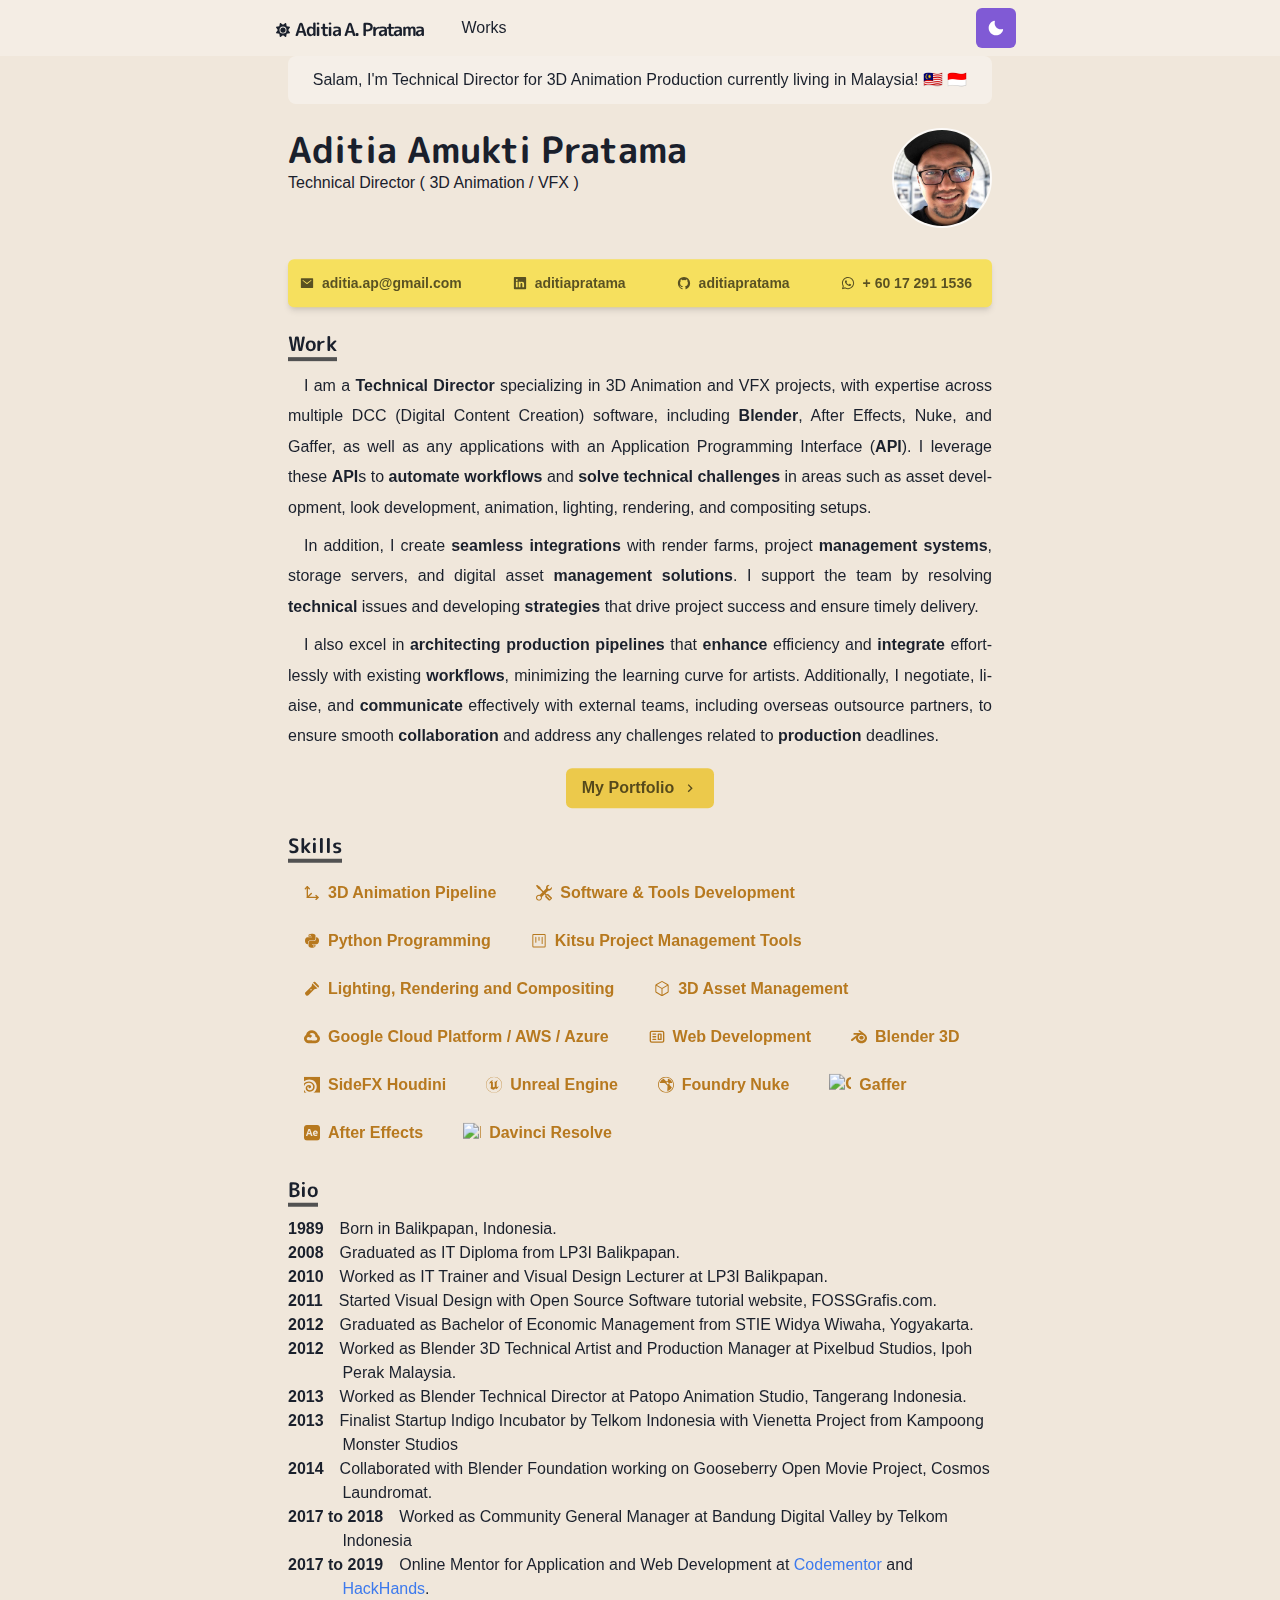
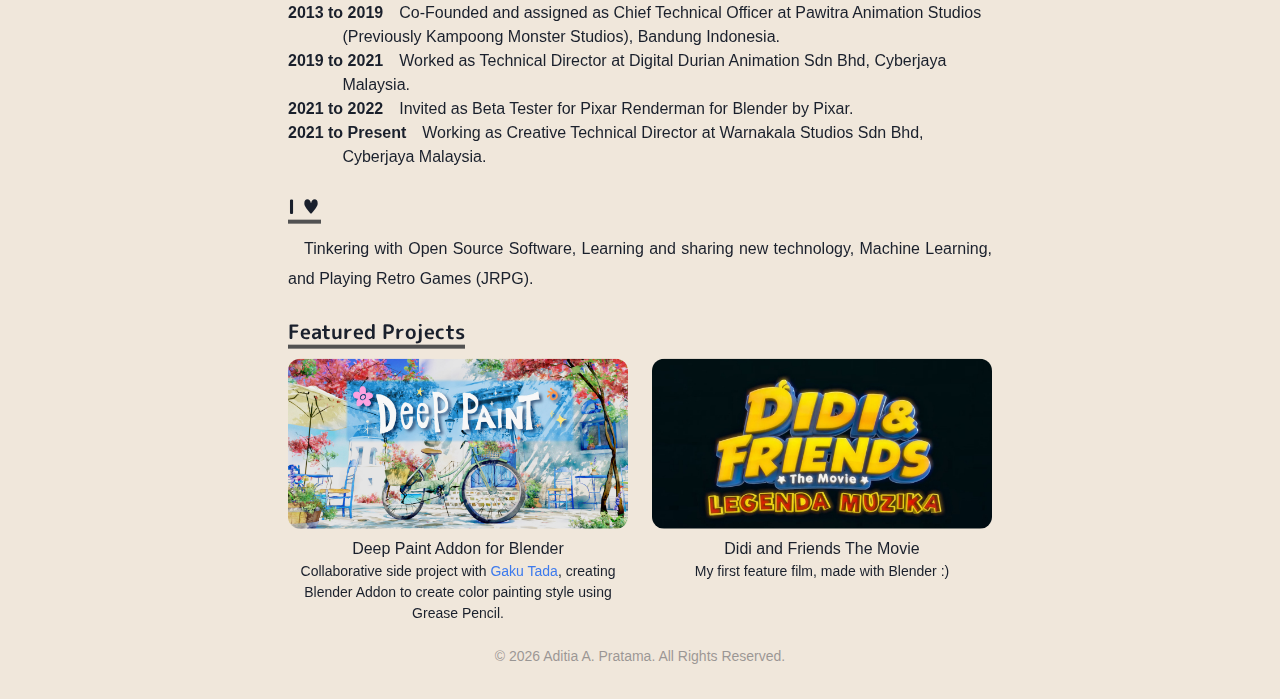
==== commit 8a142526: "updated" ====
--- a/index.html
+++ b/index.html
@@ -1,4 +1,4 @@
-<!DOCTYPE html><html lang="en"><head><meta charSet="utf-8" data-next-head=""/><meta name="viewport" content="width=device-width, initial-scale=1" data-next-head=""/><meta name="description" content="Aditia&#x27;s homepage" data-next-head=""/><meta name="author" content="aditia" data-next-head=""/><link rel="apple-touch-icon" href="apple-touch-icon.png" data-next-head=""/><link rel="shortcut icon" href="/favicon.ico" type="image/x-icon" data-next-head=""/><meta name="twitter:title" content="Aditia A. Pratama" data-next-head=""/><meta name="twitter:card" content="summary_large_image" data-next-head=""/><meta name="twitter:site" content="@aditia_ap" data-next-head=""/><meta name="twitter:creator" content="@aditia_ap" data-next-head=""/><meta name="twitter:image" content="https://www.aditiapratama.com/card.png" data-next-head=""/><meta property="og:site_name" content="Aditia A. Pratama" data-next-head=""/><meta name="og:title" content="Aditia A. Pratama" data-next-head=""/><meta property="og:type" content="website" data-next-head=""/><meta property="og:image" content="https://www.aditiapratama.com/card.png" data-next-head=""/><title data-next-head="">Aditia A. Pratama - Homepage</title><noscript data-n-css=""></noscript><script defer="" nomodule="" src="/_next/static/chunks/polyfills-42372ed130431b0a.js"></script><script src="/_next/static/chunks/webpack-90482acf5b5da506.js" defer=""></script><script src="/_next/static/chunks/framework-06121e066c6696d9.js" defer=""></script><script src="/_next/static/chunks/main-007eb23af4609204.js" defer=""></script><script src="/_next/static/chunks/pages/_app-91c239cea186466f.js" defer=""></script><script src="/_next/static/chunks/d0447323-897b9a49cf0c8b44.js" defer=""></script><script src="/_next/static/chunks/98ea7ec2-6dcbe9fcce604263.js" defer=""></script><script src="/_next/static/chunks/ae51ba48-80c5413caec15c1d.js" defer=""></script><script src="/_next/static/chunks/7779ef99-c735ac6e8dad6099.js" defer=""></script><script src="/_next/static/chunks/7f0c75c1-0c81948b651bde69.js" defer=""></script><script src="/_next/static/chunks/0c428ae2-7e13ca1e9981769a.js" defer=""></script><script src="/_next/static/chunks/339-71497fba5ee071af.js" defer=""></script><script src="/_next/static/chunks/716-80a07ae861e64c3f.js" defer=""></script><script src="/_next/static/chunks/pages/index-950fd29720b099b3.js" defer=""></script><script src="/_next/static/Q5SLIeUH6vIxOPRc3JInw/_buildManifest.js" defer=""></script><script src="/_next/static/Q5SLIeUH6vIxOPRc3JInw/_ssgManifest.js" defer=""></script><style id="__jsx-dc568394b5c44dd0">@import url("https://fonts.googleapis.com/css2?family=M+PLUS+Rounded+1c:wght@300;700&display=swap");</style><style id="__jsx-90dfd7bb0de820f6">iframe.payhip-checkout-iframe{color-scheme:light}</style></head><body><script id="chakra-script">!(function(){try{var a=function(c){var v="(prefers-color-scheme: dark)",h=window.matchMedia(v).matches?"dark":"light",r=c==="system"?h:c,o=document.documentElement,s=document.body,l="chakra-ui-light",d="chakra-ui-dark",i=r==="dark";return s.classList.add(i?d:l),s.classList.remove(i?l:d),o.style.colorScheme=r,o.dataset.theme=r,r},n=a,m="light",e="chakra-ui-color-mode",t=localStorage.getItem(e);t?a(t):localStorage.setItem(e,a(m))}catch(a){}})();</script><div id="__next"><style data-emotion="css-global 93m1n8">:host,:root,[data-theme]{--chakra-ring-inset:var(--chakra-empty,/*!*/ /*!*/);--chakra-ring-offset-width:0px;--chakra-ring-offset-color:#fff;--chakra-ring-color:rgba(66, 153, 225, 0.6);--chakra-ring-offset-shadow:0 0 #0000;--chakra-ring-shadow:0 0 #0000;--chakra-space-x-reverse:0;--chakra-space-y-reverse:0;--chakra-colors-transparent:transparent;--chakra-colors-current:currentColor;--chakra-colors-black:#000000;--chakra-colors-white:#FFFFFF;--chakra-colors-whiteAlpha-50:rgba(255, 255, 255, 0.04);--chakra-colors-whiteAlpha-100:rgba(255, 255, 255, 0.06);--chakra-colors-whiteAlpha-200:rgba(255, 255, 255, 0.08);--chakra-colors-whiteAlpha-300:rgba(255, 255, 255, 0.16);--chakra-colors-whiteAlpha-400:rgba(255, 255, 255, 0.24);--chakra-colors-whiteAlpha-500:rgba(255, 255, 255, 0.36);--chakra-colors-whiteAlpha-600:rgba(255, 255, 255, 0.48);--chakra-colors-whiteAlpha-700:rgba(255, 255, 255, 0.64);--chakra-colors-whiteAlpha-800:rgba(255, 255, 255, 0.80);--chakra-colors-whiteAlpha-900:rgba(255, 255, 255, 0.92);--chakra-colors-blackAlpha-50:rgba(0, 0, 0, 0.04);--chakra-colors-blackAlpha-100:rgba(0, 0, 0, 0.06);--chakra-colors-blackAlpha-200:rgba(0, 0, 0, 0.08);--chakra-colors-blackAlpha-300:rgba(0, 0, 0, 0.16);--chakra-colors-blackAlpha-400:rgba(0, 0, 0, 0.24);--chakra-colors-blackAlpha-500:rgba(0, 0, 0, 0.36);--chakra-colors-blackAlpha-600:rgba(0, 0, 0, 0.48);--chakra-colors-blackAlpha-700:rgba(0, 0, 0, 0.64);--chakra-colors-blackAlpha-800:rgba(0, 0, 0, 0.80);--chakra-colors-blackAlpha-900:rgba(0, 0, 0, 0.92);--chakra-colors-gray-50:#F7FAFC;--chakra-colors-gray-100:#EDF2F7;--chakra-colors-gray-200:#E2E8F0;--chakra-colors-gray-300:#CBD5E0;--chakra-colors-gray-400:#A0AEC0;--chakra-colors-gray-500:#718096;--chakra-colors-gray-600:#4A5568;--chakra-colors-gray-700:#2D3748;--chakra-colors-gray-800:#1A202C;--chakra-colors-gray-900:#171923;--chakra-colors-red-50:#FFF5F5;--chakra-colors-red-100:#FED7D7;--chakra-colors-red-200:#FEB2B2;--chakra-colors-red-300:#FC8181;--chakra-colors-red-400:#F56565;--chakra-colors-red-500:#E53E3E;--chakra-colors-red-600:#C53030;--chakra-colors-red-700:#9B2C2C;--chakra-colors-red-800:#822727;--chakra-colors-red-900:#63171B;--chakra-colors-orange-50:#FFFAF0;--chakra-colors-orange-100:#FEEBC8;--chakra-colors-orange-200:#FBD38D;--chakra-colors-orange-300:#F6AD55;--chakra-colors-orange-400:#ED8936;--chakra-colors-orange-500:#DD6B20;--chakra-colors-orange-600:#C05621;--chakra-colors-orange-700:#9C4221;--chakra-colors-orange-800:#7B341E;--chakra-colors-orange-900:#652B19;--chakra-colors-yellow-50:#FFFFF0;--chakra-colors-yellow-100:#FEFCBF;--chakra-colors-yellow-200:#FAF089;--chakra-colors-yellow-300:#F6E05E;--chakra-colors-yellow-400:#ECC94B;--chakra-colors-yellow-500:#D69E2E;--chakra-colors-yellow-600:#B7791F;--chakra-colors-yellow-700:#975A16;--chakra-colors-yellow-800:#744210;--chakra-colors-yellow-900:#5F370E;--chakra-colors-green-50:#F0FFF4;--chakra-colors-green-100:#C6F6D5;--chakra-colors-green-200:#9AE6B4;--chakra-colors-green-300:#68D391;--chakra-colors-green-400:#48BB78;--chakra-colors-green-500:#38A169;--chakra-colors-green-600:#2F855A;--chakra-colors-green-700:#276749;--chakra-colors-green-800:#22543D;--chakra-colors-green-900:#1C4532;--chakra-colors-teal-50:#E6FFFA;--chakra-colors-teal-100:#B2F5EA;--chakra-colors-teal-200:#81E6D9;--chakra-colors-teal-300:#4FD1C5;--chakra-colors-teal-400:#38B2AC;--chakra-colors-teal-500:#319795;--chakra-colors-teal-600:#2C7A7B;--chakra-colors-teal-700:#285E61;--chakra-colors-teal-800:#234E52;--chakra-colors-teal-900:#1D4044;--chakra-colors-blue-50:#ebf8ff;--chakra-colors-blue-100:#bee3f8;--chakra-colors-blue-200:#90cdf4;--chakra-colors-blue-300:#63b3ed;--chakra-colors-blue-400:#4299e1;--chakra-colors-blue-500:#3182ce;--chakra-colors-blue-600:#2b6cb0;--chakra-colors-blue-700:#2c5282;--chakra-colors-blue-800:#2a4365;--chakra-colors-blue-900:#1A365D;--chakra-colors-cyan-50:#EDFDFD;--chakra-colors-cyan-100:#C4F1F9;--chakra-colors-cyan-200:#9DECF9;--chakra-colors-cyan-300:#76E4F7;--chakra-colors-cyan-400:#0BC5EA;--chakra-colors-cyan-500:#00B5D8;--chakra-colors-cyan-600:#00A3C4;--chakra-colors-cyan-700:#0987A0;--chakra-colors-cyan-800:#086F83;--chakra-colors-cyan-900:#065666;--chakra-colors-purple-50:#FAF5FF;--chakra-colors-purple-100:#E9D8FD;--chakra-colors-purple-200:#D6BCFA;--chakra-colors-purple-300:#B794F4;--chakra-colors-purple-400:#9F7AEA;--chakra-colors-purple-500:#805AD5;--chakra-colors-purple-600:#6B46C1;--chakra-colors-purple-700:#553C9A;--chakra-colors-purple-800:#44337A;--chakra-colors-purple-900:#322659;--chakra-colors-pink-50:#FFF5F7;--chakra-colors-pink-100:#FED7E2;--chakra-colors-pink-200:#FBB6CE;--chakra-colors-pink-300:#F687B3;--chakra-colors-pink-400:#ED64A6;--chakra-colors-pink-500:#D53F8C;--chakra-colors-pink-600:#B83280;--chakra-colors-pink-700:#97266D;--chakra-colors-pink-800:#702459;--chakra-colors-pink-900:#521B41;--chakra-colors-linkedin-50:#E8F4F9;--chakra-colors-linkedin-100:#CFEDFB;--chakra-colors-linkedin-200:#9BDAF3;--chakra-colors-linkedin-300:#68C7EC;--chakra-colors-linkedin-400:#34B3E4;--chakra-colors-linkedin-500:#00A0DC;--chakra-colors-linkedin-600:#008CC9;--chakra-colors-linkedin-700:#0077B5;--chakra-colors-linkedin-800:#005E93;--chakra-colors-linkedin-900:#004471;--chakra-colors-facebook-50:#E8F4F9;--chakra-colors-facebook-100:#D9DEE9;--chakra-colors-facebook-200:#B7C2DA;--chakra-colors-facebook-300:#6482C0;--chakra-colors-facebook-400:#4267B2;--chakra-colors-facebook-500:#385898;--chakra-colors-facebook-600:#314E89;--chakra-colors-facebook-700:#29487D;--chakra-colors-facebook-800:#223B67;--chakra-colors-facebook-900:#1E355B;--chakra-colors-messenger-50:#D0E6FF;--chakra-colors-messenger-100:#B9DAFF;--chakra-colors-messenger-200:#A2CDFF;--chakra-colors-messenger-300:#7AB8FF;--chakra-colors-messenger-400:#2E90FF;--chakra-colors-messenger-500:#0078FF;--chakra-colors-messenger-600:#0063D1;--chakra-colors-messenger-700:#0052AC;--chakra-colors-messenger-800:#003C7E;--chakra-colors-messenger-900:#002C5C;--chakra-colors-whatsapp-50:#dffeec;--chakra-colors-whatsapp-100:#b9f5d0;--chakra-colors-whatsapp-200:#90edb3;--chakra-colors-whatsapp-300:#65e495;--chakra-colors-whatsapp-400:#3cdd78;--chakra-colors-whatsapp-500:#22c35e;--chakra-colors-whatsapp-600:#179848;--chakra-colors-whatsapp-700:#0c6c33;--chakra-colors-whatsapp-800:#01421c;--chakra-colors-whatsapp-900:#001803;--chakra-colors-twitter-50:#E5F4FD;--chakra-colors-twitter-100:#C8E9FB;--chakra-colors-twitter-200:#A8DCFA;--chakra-colors-twitter-300:#83CDF7;--chakra-colors-twitter-400:#57BBF5;--chakra-colors-twitter-500:#1DA1F2;--chakra-colors-twitter-600:#1A94DA;--chakra-colors-twitter-700:#1681BF;--chakra-colors-twitter-800:#136B9E;--chakra-colors-twitter-900:#0D4D71;--chakra-colors-telegram-50:#E3F2F9;--chakra-colors-telegram-100:#C5E4F3;--chakra-colors-telegram-200:#A2D4EC;--chakra-colors-telegram-300:#7AC1E4;--chakra-colors-telegram-400:#47A9DA;--chakra-colors-telegram-500:#0088CC;--chakra-colors-telegram-600:#007AB8;--chakra-colors-telegram-700:#006BA1;--chakra-colors-telegram-800:#005885;--chakra-colors-telegram-900:#003F5E;--chakra-colors-grassTeal:#88ccca;--chakra-borders-none:0;--chakra-borders-1px:1px solid;--chakra-borders-2px:2px solid;--chakra-borders-4px:4px solid;--chakra-borders-8px:8px solid;--chakra-fonts-heading:'M PLUS Rounded 1c';--chakra-fonts-body:-apple-system,BlinkMacSystemFont,"Segoe UI",Helvetica,Arial,sans-serif,"Apple Color Emoji","Segoe UI Emoji","Segoe UI Symbol";--chakra-fonts-mono:SFMono-Regular,Menlo,Monaco,Consolas,"Liberation Mono","Courier New",monospace;--chakra-fontSizes-3xs:0.45rem;--chakra-fontSizes-2xs:0.625rem;--chakra-fontSizes-xs:0.75rem;--chakra-fontSizes-sm:0.875rem;--chakra-fontSizes-md:1rem;--chakra-fontSizes-lg:1.125rem;--chakra-fontSizes-xl:1.25rem;--chakra-fontSizes-2xl:1.5rem;--chakra-fontSizes-3xl:1.875rem;--chakra-fontSizes-4xl:2.25rem;--chakra-fontSizes-5xl:3rem;--chakra-fontSizes-6xl:3.75rem;--chakra-fontSizes-7xl:4.5rem;--chakra-fontSizes-8xl:6rem;--chakra-fontSizes-9xl:8rem;--chakra-fontWeights-hairline:100;--chakra-fontWeights-thin:200;--chakra-fontWeights-light:300;--chakra-fontWeights-normal:400;--chakra-fontWeights-medium:500;--chakra-fontWeights-semibold:600;--chakra-fontWeights-bold:700;--chakra-fontWeights-extrabold:800;--chakra-fontWeights-black:900;--chakra-letterSpacings-tighter:-0.05em;--chakra-letterSpacings-tight:-0.025em;--chakra-letterSpacings-normal:0;--chakra-letterSpacings-wide:0.025em;--chakra-letterSpacings-wider:0.05em;--chakra-letterSpacings-widest:0.1em;--chakra-lineHeights-3:.75rem;--chakra-lineHeights-4:1rem;--chakra-lineHeights-5:1.25rem;--chakra-lineHeights-6:1.5rem;--chakra-lineHeights-7:1.75rem;--chakra-lineHeights-8:2rem;--chakra-lineHeights-9:2.25rem;--chakra-lineHeights-10:2.5rem;--chakra-lineHeights-normal:normal;--chakra-lineHeights-none:1;--chakra-lineHeights-shorter:1.25;--chakra-lineHeights-short:1.375;--chakra-lineHeights-base:1.5;--chakra-lineHeights-tall:1.625;--chakra-lineHeights-taller:2;--chakra-radii-none:0;--chakra-radii-sm:0.125rem;--chakra-radii-base:0.25rem;--chakra-radii-md:0.375rem;--chakra-radii-lg:0.5rem;--chakra-radii-xl:0.75rem;--chakra-radii-2xl:1rem;--chakra-radii-3xl:1.5rem;--chakra-radii-full:9999px;--chakra-space-1:0.25rem;--chakra-space-2:0.5rem;--chakra-space-3:0.75rem;--chakra-space-4:1rem;--chakra-space-5:1.25rem;--chakra-space-6:1.5rem;--chakra-space-7:1.75rem;--chakra-space-8:2rem;--chakra-space-9:2.25rem;--chakra-space-10:2.5rem;--chakra-space-12:3rem;--chakra-space-14:3.5rem;--chakra-space-16:4rem;--chakra-space-20:5rem;--chakra-space-24:6rem;--chakra-space-28:7rem;--chakra-space-32:8rem;--chakra-space-36:9rem;--chakra-space-40:10rem;--chakra-space-44:11rem;--chakra-space-48:12rem;--chakra-space-52:13rem;--chakra-space-56:14rem;--chakra-space-60:15rem;--chakra-space-64:16rem;--chakra-space-72:18rem;--chakra-space-80:20rem;--chakra-space-96:24rem;--chakra-space-px:1px;--chakra-space-0-5:0.125rem;--chakra-space-1-5:0.375rem;--chakra-space-2-5:0.625rem;--chakra-space-3-5:0.875rem;--chakra-shadows-xs:0 0 0 1px rgba(0, 0, 0, 0.05);--chakra-shadows-sm:0 1px 2px 0 rgba(0, 0, 0, 0.05);--chakra-shadows-base:0 1px 3px 0 rgba(0, 0, 0, 0.1),0 1px 2px 0 rgba(0, 0, 0, 0.06);--chakra-shadows-md:0 4px 6px -1px rgba(0, 0, 0, 0.1),0 2px 4px -1px rgba(0, 0, 0, 0.06);--chakra-shadows-lg:0 10px 15px -3px rgba(0, 0, 0, 0.1),0 4px 6px -2px rgba(0, 0, 0, 0.05);--chakra-shadows-xl:0 20px 25px -5px rgba(0, 0, 0, 0.1),0 10px 10px -5px rgba(0, 0, 0, 0.04);--chakra-shadows-2xl:0 25px 50px -12px rgba(0, 0, 0, 0.25);--chakra-shadows-outline:0 0 0 3px rgba(66, 153, 225, 0.6);--chakra-shadows-inner:inset 0 2px 4px 0 rgba(0,0,0,0.06);--chakra-shadows-none:none;--chakra-shadows-dark-lg:rgba(0, 0, 0, 0.1) 0px 0px 0px 1px,rgba(0, 0, 0, 0.2) 0px 5px 10px,rgba(0, 0, 0, 0.4) 0px 15px 40px;--chakra-sizes-1:0.25rem;--chakra-sizes-2:0.5rem;--chakra-sizes-3:0.75rem;--chakra-sizes-4:1rem;--chakra-sizes-5:1.25rem;--chakra-sizes-6:1.5rem;--chakra-sizes-7:1.75rem;--chakra-sizes-8:2rem;--chakra-sizes-9:2.25rem;--chakra-sizes-10:2.5rem;--chakra-sizes-12:3rem;--chakra-sizes-14:3.5rem;--chakra-sizes-16:4rem;--chakra-sizes-20:5rem;--chakra-sizes-24:6rem;--chakra-sizes-28:7rem;--chakra-sizes-32:8rem;--chakra-sizes-36:9rem;--chakra-sizes-40:10rem;--chakra-sizes-44:11rem;--chakra-sizes-48:12rem;--chakra-sizes-52:13rem;--chakra-sizes-56:14rem;--chakra-sizes-60:15rem;--chakra-sizes-64:16rem;--chakra-sizes-72:18rem;--chakra-sizes-80:20rem;--chakra-sizes-96:24rem;--chakra-sizes-px:1px;--chakra-sizes-0-5:0.125rem;--chakra-sizes-1-5:0.375rem;--chakra-sizes-2-5:0.625rem;--chakra-sizes-3-5:0.875rem;--chakra-sizes-max:max-content;--chakra-sizes-min:min-content;--chakra-sizes-full:100%;--chakra-sizes-3xs:14rem;--chakra-sizes-2xs:16rem;--chakra-sizes-xs:20rem;--chakra-sizes-sm:24rem;--chakra-sizes-md:28rem;--chakra-sizes-lg:32rem;--chakra-sizes-xl:36rem;--chakra-sizes-2xl:42rem;--chakra-sizes-3xl:48rem;--chakra-sizes-4xl:56rem;--chakra-sizes-5xl:64rem;--chakra-sizes-6xl:72rem;--chakra-sizes-7xl:80rem;--chakra-sizes-8xl:90rem;--chakra-sizes-prose:60ch;--chakra-sizes-container-sm:640px;--chakra-sizes-container-md:768px;--chakra-sizes-container-lg:1024px;--chakra-sizes-container-xl:1280px;--chakra-zIndices-hide:-1;--chakra-zIndices-auto:auto;--chakra-zIndices-base:0;--chakra-zIndices-docked:10;--chakra-zIndices-dropdown:1000;--chakra-zIndices-sticky:1100;--chakra-zIndices-banner:1200;--chakra-zIndices-overlay:1300;--chakra-zIndices-modal:1400;--chakra-zIndices-popover:1500;--chakra-zIndices-skipLink:1600;--chakra-zIndices-toast:1700;--chakra-zIndices-tooltip:1800;--chakra-transition-property-common:background-color,border-color,color,fill,stroke,opacity,box-shadow,transform;--chakra-transition-property-colors:background-color,border-color,color,fill,stroke;--chakra-transition-property-dimensions:width,height;--chakra-transition-property-position:left,right,top,bottom;--chakra-transition-property-background:background-color,background-image,background-position;--chakra-transition-easing-ease-in:cubic-bezier(0.4, 0, 1, 1);--chakra-transition-easing-ease-out:cubic-bezier(0, 0, 0.2, 1);--chakra-transition-easing-ease-in-out:cubic-bezier(0.4, 0, 0.2, 1);--chakra-transition-duration-ultra-fast:50ms;--chakra-transition-duration-faster:100ms;--chakra-transition-duration-fast:150ms;--chakra-transition-duration-normal:200ms;--chakra-transition-duration-slow:300ms;--chakra-transition-duration-slower:400ms;--chakra-transition-duration-ultra-slow:500ms;--chakra-blur-none:0;--chakra-blur-sm:4px;--chakra-blur-base:8px;--chakra-blur-md:12px;--chakra-blur-lg:16px;--chakra-blur-xl:24px;--chakra-blur-2xl:40px;--chakra-blur-3xl:64px;--chakra-breakpoints-base:0em;--chakra-breakpoints-sm:30em;--chakra-breakpoints-md:48em;--chakra-breakpoints-lg:62em;--chakra-breakpoints-xl:80em;--chakra-breakpoints-2xl:96em;}.chakra-ui-light :host:not([data-theme]),.chakra-ui-light :root:not([data-theme]),.chakra-ui-light [data-theme]:not([data-theme]),[data-theme=light] :host:not([data-theme]),[data-theme=light] :root:not([data-theme]),[data-theme=light] [data-theme]:not([data-theme]),:host[data-theme=light],:root[data-theme=light],[data-theme][data-theme=light]{--chakra-colors-chakra-body-text:var(--chakra-colors-gray-800);--chakra-colors-chakra-body-bg:var(--chakra-colors-white);--chakra-colors-chakra-border-color:var(--chakra-colors-gray-200);--chakra-colors-chakra-inverse-text:var(--chakra-colors-white);--chakra-colors-chakra-subtle-bg:var(--chakra-colors-gray-100);--chakra-colors-chakra-subtle-text:var(--chakra-colors-gray-600);--chakra-colors-chakra-placeholder-color:var(--chakra-colors-gray-500);}.chakra-ui-dark :host:not([data-theme]),.chakra-ui-dark :root:not([data-theme]),.chakra-ui-dark [data-theme]:not([data-theme]),[data-theme=dark] :host:not([data-theme]),[data-theme=dark] :root:not([data-theme]),[data-theme=dark] [data-theme]:not([data-theme]),:host[data-theme=dark],:root[data-theme=dark],[data-theme][data-theme=dark]{--chakra-colors-chakra-body-text:var(--chakra-colors-whiteAlpha-900);--chakra-colors-chakra-body-bg:var(--chakra-colors-gray-800);--chakra-colors-chakra-border-color:var(--chakra-colors-whiteAlpha-300);--chakra-colors-chakra-inverse-text:var(--chakra-colors-gray-800);--chakra-colors-chakra-subtle-bg:var(--chakra-colors-gray-700);--chakra-colors-chakra-subtle-text:var(--chakra-colors-gray-400);--chakra-colors-chakra-placeholder-color:var(--chakra-colors-whiteAlpha-400);}</style><style data-emotion="css-global fubdgu">html{line-height:1.5;-webkit-text-size-adjust:100%;font-family:system-ui,sans-serif;-webkit-font-smoothing:antialiased;text-rendering:optimizeLegibility;-moz-osx-font-smoothing:grayscale;touch-action:manipulation;}body{position:relative;min-height:100%;margin:0;font-feature-settings:"kern";}:where(*, *::before, *::after){border-width:0;border-style:solid;box-sizing:border-box;word-wrap:break-word;}main{display:block;}hr{border-top-width:1px;box-sizing:content-box;height:0;overflow:visible;}:where(pre, code, kbd,samp){font-family:SFMono-Regular,Menlo,Monaco,Consolas,monospace;font-size:1em;}a{background-color:transparent;color:inherit;-webkit-text-decoration:inherit;text-decoration:inherit;}abbr[title]{border-bottom:none;-webkit-text-decoration:underline;text-decoration:underline;-webkit-text-decoration:underline dotted;-webkit-text-decoration:underline dotted;text-decoration:underline dotted;}:where(b, strong){font-weight:bold;}small{font-size:80%;}:where(sub,sup){font-size:75%;line-height:0;position:relative;vertical-align:baseline;}sub{bottom:-0.25em;}sup{top:-0.5em;}img{border-style:none;}:where(button, input, optgroup, select, textarea){font-family:inherit;font-size:100%;line-height:1.15;margin:0;}:where(button, input){overflow:visible;}:where(button, select){text-transform:none;}:where(
+<!DOCTYPE html><html lang="en"><head><meta charSet="utf-8" data-next-head=""/><meta name="viewport" content="width=device-width, initial-scale=1" data-next-head=""/><meta name="description" content="Aditia&#x27;s homepage" data-next-head=""/><meta name="author" content="aditia" data-next-head=""/><link rel="apple-touch-icon" href="apple-touch-icon.png" data-next-head=""/><link rel="shortcut icon" href="/favicon.ico" type="image/x-icon" data-next-head=""/><meta name="twitter:title" content="Aditia A. Pratama" data-next-head=""/><meta name="twitter:card" content="summary_large_image" data-next-head=""/><meta name="twitter:site" content="@aditia_ap" data-next-head=""/><meta name="twitter:creator" content="@aditia_ap" data-next-head=""/><meta name="twitter:image" content="https://www.aditiapratama.com/card.png" data-next-head=""/><meta property="og:site_name" content="Aditia A. Pratama" data-next-head=""/><meta name="og:title" content="Aditia A. Pratama" data-next-head=""/><meta property="og:type" content="website" data-next-head=""/><meta property="og:image" content="https://www.aditiapratama.com/card.png" data-next-head=""/><title data-next-head="">Aditia A. Pratama - Homepage</title><noscript data-n-css=""></noscript><script defer="" nomodule="" src="/_next/static/chunks/polyfills-42372ed130431b0a.js"></script><script src="/_next/static/chunks/webpack-90482acf5b5da506.js" defer=""></script><script src="/_next/static/chunks/framework-06121e066c6696d9.js" defer=""></script><script src="/_next/static/chunks/main-007eb23af4609204.js" defer=""></script><script src="/_next/static/chunks/pages/_app-91c239cea186466f.js" defer=""></script><script src="/_next/static/chunks/d0447323-897b9a49cf0c8b44.js" defer=""></script><script src="/_next/static/chunks/98ea7ec2-6dcbe9fcce604263.js" defer=""></script><script src="/_next/static/chunks/ae51ba48-80c5413caec15c1d.js" defer=""></script><script src="/_next/static/chunks/7779ef99-c735ac6e8dad6099.js" defer=""></script><script src="/_next/static/chunks/7f0c75c1-0c81948b651bde69.js" defer=""></script><script src="/_next/static/chunks/0c428ae2-7e13ca1e9981769a.js" defer=""></script><script src="/_next/static/chunks/339-71497fba5ee071af.js" defer=""></script><script src="/_next/static/chunks/716-80a07ae861e64c3f.js" defer=""></script><script src="/_next/static/chunks/pages/index-89d919db0418447c.js" defer=""></script><script src="/_next/static/_LnaYy-70iXr-5zd2UIKy/_buildManifest.js" defer=""></script><script src="/_next/static/_LnaYy-70iXr-5zd2UIKy/_ssgManifest.js" defer=""></script><style id="__jsx-dc568394b5c44dd0">@import url("https://fonts.googleapis.com/css2?family=M+PLUS+Rounded+1c:wght@300;700&display=swap");</style><style id="__jsx-90dfd7bb0de820f6">iframe.payhip-checkout-iframe{color-scheme:light}</style></head><body><script id="chakra-script">!(function(){try{var a=function(c){var v="(prefers-color-scheme: dark)",h=window.matchMedia(v).matches?"dark":"light",r=c==="system"?h:c,o=document.documentElement,s=document.body,l="chakra-ui-light",d="chakra-ui-dark",i=r==="dark";return s.classList.add(i?d:l),s.classList.remove(i?l:d),o.style.colorScheme=r,o.dataset.theme=r,r},n=a,m="light",e="chakra-ui-color-mode",t=localStorage.getItem(e);t?a(t):localStorage.setItem(e,a(m))}catch(a){}})();</script><div id="__next"><style data-emotion="css-global 93m1n8">:host,:root,[data-theme]{--chakra-ring-inset:var(--chakra-empty,/*!*/ /*!*/);--chakra-ring-offset-width:0px;--chakra-ring-offset-color:#fff;--chakra-ring-color:rgba(66, 153, 225, 0.6);--chakra-ring-offset-shadow:0 0 #0000;--chakra-ring-shadow:0 0 #0000;--chakra-space-x-reverse:0;--chakra-space-y-reverse:0;--chakra-colors-transparent:transparent;--chakra-colors-current:currentColor;--chakra-colors-black:#000000;--chakra-colors-white:#FFFFFF;--chakra-colors-whiteAlpha-50:rgba(255, 255, 255, 0.04);--chakra-colors-whiteAlpha-100:rgba(255, 255, 255, 0.06);--chakra-colors-whiteAlpha-200:rgba(255, 255, 255, 0.08);--chakra-colors-whiteAlpha-300:rgba(255, 255, 255, 0.16);--chakra-colors-whiteAlpha-400:rgba(255, 255, 255, 0.24);--chakra-colors-whiteAlpha-500:rgba(255, 255, 255, 0.36);--chakra-colors-whiteAlpha-600:rgba(255, 255, 255, 0.48);--chakra-colors-whiteAlpha-700:rgba(255, 255, 255, 0.64);--chakra-colors-whiteAlpha-800:rgba(255, 255, 255, 0.80);--chakra-colors-whiteAlpha-900:rgba(255, 255, 255, 0.92);--chakra-colors-blackAlpha-50:rgba(0, 0, 0, 0.04);--chakra-colors-blackAlpha-100:rgba(0, 0, 0, 0.06);--chakra-colors-blackAlpha-200:rgba(0, 0, 0, 0.08);--chakra-colors-blackAlpha-300:rgba(0, 0, 0, 0.16);--chakra-colors-blackAlpha-400:rgba(0, 0, 0, 0.24);--chakra-colors-blackAlpha-500:rgba(0, 0, 0, 0.36);--chakra-colors-blackAlpha-600:rgba(0, 0, 0, 0.48);--chakra-colors-blackAlpha-700:rgba(0, 0, 0, 0.64);--chakra-colors-blackAlpha-800:rgba(0, 0, 0, 0.80);--chakra-colors-blackAlpha-900:rgba(0, 0, 0, 0.92);--chakra-colors-gray-50:#F7FAFC;--chakra-colors-gray-100:#EDF2F7;--chakra-colors-gray-200:#E2E8F0;--chakra-colors-gray-300:#CBD5E0;--chakra-colors-gray-400:#A0AEC0;--chakra-colors-gray-500:#718096;--chakra-colors-gray-600:#4A5568;--chakra-colors-gray-700:#2D3748;--chakra-colors-gray-800:#1A202C;--chakra-colors-gray-900:#171923;--chakra-colors-red-50:#FFF5F5;--chakra-colors-red-100:#FED7D7;--chakra-colors-red-200:#FEB2B2;--chakra-colors-red-300:#FC8181;--chakra-colors-red-400:#F56565;--chakra-colors-red-500:#E53E3E;--chakra-colors-red-600:#C53030;--chakra-colors-red-700:#9B2C2C;--chakra-colors-red-800:#822727;--chakra-colors-red-900:#63171B;--chakra-colors-orange-50:#FFFAF0;--chakra-colors-orange-100:#FEEBC8;--chakra-colors-orange-200:#FBD38D;--chakra-colors-orange-300:#F6AD55;--chakra-colors-orange-400:#ED8936;--chakra-colors-orange-500:#DD6B20;--chakra-colors-orange-600:#C05621;--chakra-colors-orange-700:#9C4221;--chakra-colors-orange-800:#7B341E;--chakra-colors-orange-900:#652B19;--chakra-colors-yellow-50:#FFFFF0;--chakra-colors-yellow-100:#FEFCBF;--chakra-colors-yellow-200:#FAF089;--chakra-colors-yellow-300:#F6E05E;--chakra-colors-yellow-400:#ECC94B;--chakra-colors-yellow-500:#D69E2E;--chakra-colors-yellow-600:#B7791F;--chakra-colors-yellow-700:#975A16;--chakra-colors-yellow-800:#744210;--chakra-colors-yellow-900:#5F370E;--chakra-colors-green-50:#F0FFF4;--chakra-colors-green-100:#C6F6D5;--chakra-colors-green-200:#9AE6B4;--chakra-colors-green-300:#68D391;--chakra-colors-green-400:#48BB78;--chakra-colors-green-500:#38A169;--chakra-colors-green-600:#2F855A;--chakra-colors-green-700:#276749;--chakra-colors-green-800:#22543D;--chakra-colors-green-900:#1C4532;--chakra-colors-teal-50:#E6FFFA;--chakra-colors-teal-100:#B2F5EA;--chakra-colors-teal-200:#81E6D9;--chakra-colors-teal-300:#4FD1C5;--chakra-colors-teal-400:#38B2AC;--chakra-colors-teal-500:#319795;--chakra-colors-teal-600:#2C7A7B;--chakra-colors-teal-700:#285E61;--chakra-colors-teal-800:#234E52;--chakra-colors-teal-900:#1D4044;--chakra-colors-blue-50:#ebf8ff;--chakra-colors-blue-100:#bee3f8;--chakra-colors-blue-200:#90cdf4;--chakra-colors-blue-300:#63b3ed;--chakra-colors-blue-400:#4299e1;--chakra-colors-blue-500:#3182ce;--chakra-colors-blue-600:#2b6cb0;--chakra-colors-blue-700:#2c5282;--chakra-colors-blue-800:#2a4365;--chakra-colors-blue-900:#1A365D;--chakra-colors-cyan-50:#EDFDFD;--chakra-colors-cyan-100:#C4F1F9;--chakra-colors-cyan-200:#9DECF9;--chakra-colors-cyan-300:#76E4F7;--chakra-colors-cyan-400:#0BC5EA;--chakra-colors-cyan-500:#00B5D8;--chakra-colors-cyan-600:#00A3C4;--chakra-colors-cyan-700:#0987A0;--chakra-colors-cyan-800:#086F83;--chakra-colors-cyan-900:#065666;--chakra-colors-purple-50:#FAF5FF;--chakra-colors-purple-100:#E9D8FD;--chakra-colors-purple-200:#D6BCFA;--chakra-colors-purple-300:#B794F4;--chakra-colors-purple-400:#9F7AEA;--chakra-colors-purple-500:#805AD5;--chakra-colors-purple-600:#6B46C1;--chakra-colors-purple-700:#553C9A;--chakra-colors-purple-800:#44337A;--chakra-colors-purple-900:#322659;--chakra-colors-pink-50:#FFF5F7;--chakra-colors-pink-100:#FED7E2;--chakra-colors-pink-200:#FBB6CE;--chakra-colors-pink-300:#F687B3;--chakra-colors-pink-400:#ED64A6;--chakra-colors-pink-500:#D53F8C;--chakra-colors-pink-600:#B83280;--chakra-colors-pink-700:#97266D;--chakra-colors-pink-800:#702459;--chakra-colors-pink-900:#521B41;--chakra-colors-linkedin-50:#E8F4F9;--chakra-colors-linkedin-100:#CFEDFB;--chakra-colors-linkedin-200:#9BDAF3;--chakra-colors-linkedin-300:#68C7EC;--chakra-colors-linkedin-400:#34B3E4;--chakra-colors-linkedin-500:#00A0DC;--chakra-colors-linkedin-600:#008CC9;--chakra-colors-linkedin-700:#0077B5;--chakra-colors-linkedin-800:#005E93;--chakra-colors-linkedin-900:#004471;--chakra-colors-facebook-50:#E8F4F9;--chakra-colors-facebook-100:#D9DEE9;--chakra-colors-facebook-200:#B7C2DA;--chakra-colors-facebook-300:#6482C0;--chakra-colors-facebook-400:#4267B2;--chakra-colors-facebook-500:#385898;--chakra-colors-facebook-600:#314E89;--chakra-colors-facebook-700:#29487D;--chakra-colors-facebook-800:#223B67;--chakra-colors-facebook-900:#1E355B;--chakra-colors-messenger-50:#D0E6FF;--chakra-colors-messenger-100:#B9DAFF;--chakra-colors-messenger-200:#A2CDFF;--chakra-colors-messenger-300:#7AB8FF;--chakra-colors-messenger-400:#2E90FF;--chakra-colors-messenger-500:#0078FF;--chakra-colors-messenger-600:#0063D1;--chakra-colors-messenger-700:#0052AC;--chakra-colors-messenger-800:#003C7E;--chakra-colors-messenger-900:#002C5C;--chakra-colors-whatsapp-50:#dffeec;--chakra-colors-whatsapp-100:#b9f5d0;--chakra-colors-whatsapp-200:#90edb3;--chakra-colors-whatsapp-300:#65e495;--chakra-colors-whatsapp-400:#3cdd78;--chakra-colors-whatsapp-500:#22c35e;--chakra-colors-whatsapp-600:#179848;--chakra-colors-whatsapp-700:#0c6c33;--chakra-colors-whatsapp-800:#01421c;--chakra-colors-whatsapp-900:#001803;--chakra-colors-twitter-50:#E5F4FD;--chakra-colors-twitter-100:#C8E9FB;--chakra-colors-twitter-200:#A8DCFA;--chakra-colors-twitter-300:#83CDF7;--chakra-colors-twitter-400:#57BBF5;--chakra-colors-twitter-500:#1DA1F2;--chakra-colors-twitter-600:#1A94DA;--chakra-colors-twitter-700:#1681BF;--chakra-colors-twitter-800:#136B9E;--chakra-colors-twitter-900:#0D4D71;--chakra-colors-telegram-50:#E3F2F9;--chakra-colors-telegram-100:#C5E4F3;--chakra-colors-telegram-200:#A2D4EC;--chakra-colors-telegram-300:#7AC1E4;--chakra-colors-telegram-400:#47A9DA;--chakra-colors-telegram-500:#0088CC;--chakra-colors-telegram-600:#007AB8;--chakra-colors-telegram-700:#006BA1;--chakra-colors-telegram-800:#005885;--chakra-colors-telegram-900:#003F5E;--chakra-colors-grassTeal:#88ccca;--chakra-borders-none:0;--chakra-borders-1px:1px solid;--chakra-borders-2px:2px solid;--chakra-borders-4px:4px solid;--chakra-borders-8px:8px solid;--chakra-fonts-heading:'M PLUS Rounded 1c';--chakra-fonts-body:-apple-system,BlinkMacSystemFont,"Segoe UI",Helvetica,Arial,sans-serif,"Apple Color Emoji","Segoe UI Emoji","Segoe UI Symbol";--chakra-fonts-mono:SFMono-Regular,Menlo,Monaco,Consolas,"Liberation Mono","Courier New",monospace;--chakra-fontSizes-3xs:0.45rem;--chakra-fontSizes-2xs:0.625rem;--chakra-fontSizes-xs:0.75rem;--chakra-fontSizes-sm:0.875rem;--chakra-fontSizes-md:1rem;--chakra-fontSizes-lg:1.125rem;--chakra-fontSizes-xl:1.25rem;--chakra-fontSizes-2xl:1.5rem;--chakra-fontSizes-3xl:1.875rem;--chakra-fontSizes-4xl:2.25rem;--chakra-fontSizes-5xl:3rem;--chakra-fontSizes-6xl:3.75rem;--chakra-fontSizes-7xl:4.5rem;--chakra-fontSizes-8xl:6rem;--chakra-fontSizes-9xl:8rem;--chakra-fontWeights-hairline:100;--chakra-fontWeights-thin:200;--chakra-fontWeights-light:300;--chakra-fontWeights-normal:400;--chakra-fontWeights-medium:500;--chakra-fontWeights-semibold:600;--chakra-fontWeights-bold:700;--chakra-fontWeights-extrabold:800;--chakra-fontWeights-black:900;--chakra-letterSpacings-tighter:-0.05em;--chakra-letterSpacings-tight:-0.025em;--chakra-letterSpacings-normal:0;--chakra-letterSpacings-wide:0.025em;--chakra-letterSpacings-wider:0.05em;--chakra-letterSpacings-widest:0.1em;--chakra-lineHeights-3:.75rem;--chakra-lineHeights-4:1rem;--chakra-lineHeights-5:1.25rem;--chakra-lineHeights-6:1.5rem;--chakra-lineHeights-7:1.75rem;--chakra-lineHeights-8:2rem;--chakra-lineHeights-9:2.25rem;--chakra-lineHeights-10:2.5rem;--chakra-lineHeights-normal:normal;--chakra-lineHeights-none:1;--chakra-lineHeights-shorter:1.25;--chakra-lineHeights-short:1.375;--chakra-lineHeights-base:1.5;--chakra-lineHeights-tall:1.625;--chakra-lineHeights-taller:2;--chakra-radii-none:0;--chakra-radii-sm:0.125rem;--chakra-radii-base:0.25rem;--chakra-radii-md:0.375rem;--chakra-radii-lg:0.5rem;--chakra-radii-xl:0.75rem;--chakra-radii-2xl:1rem;--chakra-radii-3xl:1.5rem;--chakra-radii-full:9999px;--chakra-space-1:0.25rem;--chakra-space-2:0.5rem;--chakra-space-3:0.75rem;--chakra-space-4:1rem;--chakra-space-5:1.25rem;--chakra-space-6:1.5rem;--chakra-space-7:1.75rem;--chakra-space-8:2rem;--chakra-space-9:2.25rem;--chakra-space-10:2.5rem;--chakra-space-12:3rem;--chakra-space-14:3.5rem;--chakra-space-16:4rem;--chakra-space-20:5rem;--chakra-space-24:6rem;--chakra-space-28:7rem;--chakra-space-32:8rem;--chakra-space-36:9rem;--chakra-space-40:10rem;--chakra-space-44:11rem;--chakra-space-48:12rem;--chakra-space-52:13rem;--chakra-space-56:14rem;--chakra-space-60:15rem;--chakra-space-64:16rem;--chakra-space-72:18rem;--chakra-space-80:20rem;--chakra-space-96:24rem;--chakra-space-px:1px;--chakra-space-0-5:0.125rem;--chakra-space-1-5:0.375rem;--chakra-space-2-5:0.625rem;--chakra-space-3-5:0.875rem;--chakra-shadows-xs:0 0 0 1px rgba(0, 0, 0, 0.05);--chakra-shadows-sm:0 1px 2px 0 rgba(0, 0, 0, 0.05);--chakra-shadows-base:0 1px 3px 0 rgba(0, 0, 0, 0.1),0 1px 2px 0 rgba(0, 0, 0, 0.06);--chakra-shadows-md:0 4px 6px -1px rgba(0, 0, 0, 0.1),0 2px 4px -1px rgba(0, 0, 0, 0.06);--chakra-shadows-lg:0 10px 15px -3px rgba(0, 0, 0, 0.1),0 4px 6px -2px rgba(0, 0, 0, 0.05);--chakra-shadows-xl:0 20px 25px -5px rgba(0, 0, 0, 0.1),0 10px 10px -5px rgba(0, 0, 0, 0.04);--chakra-shadows-2xl:0 25px 50px -12px rgba(0, 0, 0, 0.25);--chakra-shadows-outline:0 0 0 3px rgba(66, 153, 225, 0.6);--chakra-shadows-inner:inset 0 2px 4px 0 rgba(0,0,0,0.06);--chakra-shadows-none:none;--chakra-shadows-dark-lg:rgba(0, 0, 0, 0.1) 0px 0px 0px 1px,rgba(0, 0, 0, 0.2) 0px 5px 10px,rgba(0, 0, 0, 0.4) 0px 15px 40px;--chakra-sizes-1:0.25rem;--chakra-sizes-2:0.5rem;--chakra-sizes-3:0.75rem;--chakra-sizes-4:1rem;--chakra-sizes-5:1.25rem;--chakra-sizes-6:1.5rem;--chakra-sizes-7:1.75rem;--chakra-sizes-8:2rem;--chakra-sizes-9:2.25rem;--chakra-sizes-10:2.5rem;--chakra-sizes-12:3rem;--chakra-sizes-14:3.5rem;--chakra-sizes-16:4rem;--chakra-sizes-20:5rem;--chakra-sizes-24:6rem;--chakra-sizes-28:7rem;--chakra-sizes-32:8rem;--chakra-sizes-36:9rem;--chakra-sizes-40:10rem;--chakra-sizes-44:11rem;--chakra-sizes-48:12rem;--chakra-sizes-52:13rem;--chakra-sizes-56:14rem;--chakra-sizes-60:15rem;--chakra-sizes-64:16rem;--chakra-sizes-72:18rem;--chakra-sizes-80:20rem;--chakra-sizes-96:24rem;--chakra-sizes-px:1px;--chakra-sizes-0-5:0.125rem;--chakra-sizes-1-5:0.375rem;--chakra-sizes-2-5:0.625rem;--chakra-sizes-3-5:0.875rem;--chakra-sizes-max:max-content;--chakra-sizes-min:min-content;--chakra-sizes-full:100%;--chakra-sizes-3xs:14rem;--chakra-sizes-2xs:16rem;--chakra-sizes-xs:20rem;--chakra-sizes-sm:24rem;--chakra-sizes-md:28rem;--chakra-sizes-lg:32rem;--chakra-sizes-xl:36rem;--chakra-sizes-2xl:42rem;--chakra-sizes-3xl:48rem;--chakra-sizes-4xl:56rem;--chakra-sizes-5xl:64rem;--chakra-sizes-6xl:72rem;--chakra-sizes-7xl:80rem;--chakra-sizes-8xl:90rem;--chakra-sizes-prose:60ch;--chakra-sizes-container-sm:640px;--chakra-sizes-container-md:768px;--chakra-sizes-container-lg:1024px;--chakra-sizes-container-xl:1280px;--chakra-zIndices-hide:-1;--chakra-zIndices-auto:auto;--chakra-zIndices-base:0;--chakra-zIndices-docked:10;--chakra-zIndices-dropdown:1000;--chakra-zIndices-sticky:1100;--chakra-zIndices-banner:1200;--chakra-zIndices-overlay:1300;--chakra-zIndices-modal:1400;--chakra-zIndices-popover:1500;--chakra-zIndices-skipLink:1600;--chakra-zIndices-toast:1700;--chakra-zIndices-tooltip:1800;--chakra-transition-property-common:background-color,border-color,color,fill,stroke,opacity,box-shadow,transform;--chakra-transition-property-colors:background-color,border-color,color,fill,stroke;--chakra-transition-property-dimensions:width,height;--chakra-transition-property-position:left,right,top,bottom;--chakra-transition-property-background:background-color,background-image,background-position;--chakra-transition-easing-ease-in:cubic-bezier(0.4, 0, 1, 1);--chakra-transition-easing-ease-out:cubic-bezier(0, 0, 0.2, 1);--chakra-transition-easing-ease-in-out:cubic-bezier(0.4, 0, 0.2, 1);--chakra-transition-duration-ultra-fast:50ms;--chakra-transition-duration-faster:100ms;--chakra-transition-duration-fast:150ms;--chakra-transition-duration-normal:200ms;--chakra-transition-duration-slow:300ms;--chakra-transition-duration-slower:400ms;--chakra-transition-duration-ultra-slow:500ms;--chakra-blur-none:0;--chakra-blur-sm:4px;--chakra-blur-base:8px;--chakra-blur-md:12px;--chakra-blur-lg:16px;--chakra-blur-xl:24px;--chakra-blur-2xl:40px;--chakra-blur-3xl:64px;--chakra-breakpoints-base:0em;--chakra-breakpoints-sm:30em;--chakra-breakpoints-md:48em;--chakra-breakpoints-lg:62em;--chakra-breakpoints-xl:80em;--chakra-breakpoints-2xl:96em;}.chakra-ui-light :host:not([data-theme]),.chakra-ui-light :root:not([data-theme]),.chakra-ui-light [data-theme]:not([data-theme]),[data-theme=light] :host:not([data-theme]),[data-theme=light] :root:not([data-theme]),[data-theme=light] [data-theme]:not([data-theme]),:host[data-theme=light],:root[data-theme=light],[data-theme][data-theme=light]{--chakra-colors-chakra-body-text:var(--chakra-colors-gray-800);--chakra-colors-chakra-body-bg:var(--chakra-colors-white);--chakra-colors-chakra-border-color:var(--chakra-colors-gray-200);--chakra-colors-chakra-inverse-text:var(--chakra-colors-white);--chakra-colors-chakra-subtle-bg:var(--chakra-colors-gray-100);--chakra-colors-chakra-subtle-text:var(--chakra-colors-gray-600);--chakra-colors-chakra-placeholder-color:var(--chakra-colors-gray-500);}.chakra-ui-dark :host:not([data-theme]),.chakra-ui-dark :root:not([data-theme]),.chakra-ui-dark [data-theme]:not([data-theme]),[data-theme=dark] :host:not([data-theme]),[data-theme=dark] :root:not([data-theme]),[data-theme=dark] [data-theme]:not([data-theme]),:host[data-theme=dark],:root[data-theme=dark],[data-theme][data-theme=dark]{--chakra-colors-chakra-body-text:var(--chakra-colors-whiteAlpha-900);--chakra-colors-chakra-body-bg:var(--chakra-colors-gray-800);--chakra-colors-chakra-border-color:var(--chakra-colors-whiteAlpha-300);--chakra-colors-chakra-inverse-text:var(--chakra-colors-gray-800);--chakra-colors-chakra-subtle-bg:var(--chakra-colors-gray-700);--chakra-colors-chakra-subtle-text:var(--chakra-colors-gray-400);--chakra-colors-chakra-placeholder-color:var(--chakra-colors-whiteAlpha-400);}</style><style data-emotion="css-global fubdgu">html{line-height:1.5;-webkit-text-size-adjust:100%;font-family:system-ui,sans-serif;-webkit-font-smoothing:antialiased;text-rendering:optimizeLegibility;-moz-osx-font-smoothing:grayscale;touch-action:manipulation;}body{position:relative;min-height:100%;margin:0;font-feature-settings:"kern";}:where(*, *::before, *::after){border-width:0;border-style:solid;box-sizing:border-box;word-wrap:break-word;}main{display:block;}hr{border-top-width:1px;box-sizing:content-box;height:0;overflow:visible;}:where(pre, code, kbd,samp){font-family:SFMono-Regular,Menlo,Monaco,Consolas,monospace;font-size:1em;}a{background-color:transparent;color:inherit;-webkit-text-decoration:inherit;text-decoration:inherit;}abbr[title]{border-bottom:none;-webkit-text-decoration:underline;text-decoration:underline;-webkit-text-decoration:underline dotted;-webkit-text-decoration:underline dotted;text-decoration:underline dotted;}:where(b, strong){font-weight:bold;}small{font-size:80%;}:where(sub,sup){font-size:75%;line-height:0;position:relative;vertical-align:baseline;}sub{bottom:-0.25em;}sup{top:-0.5em;}img{border-style:none;}:where(button, input, optgroup, select, textarea){font-family:inherit;font-size:100%;line-height:1.15;margin:0;}:where(button, input){overflow:visible;}:where(button, select){text-transform:none;}:where(
           button::-moz-focus-inner,
           [type="button"]::-moz-focus-inner,
           [type="reset"]::-moz-focus-inner,
@@ -19,4 +19,4 @@
           pre
         ){margin:0;}button{background:transparent;padding:0;}fieldset{margin:0;padding:0;}:where(ol, ul){margin:0;padding:0;}textarea{resize:vertical;}:where(button, [role="button"]){cursor:pointer;}button::-moz-focus-inner{border:0!important;}table{border-collapse:collapse;}:where(h1, h2, h3, h4, h5, h6){font-size:inherit;font-weight:inherit;}:where(button, input, optgroup, select, textarea){padding:0;line-height:inherit;color:inherit;}:where(img, svg, video, canvas, audio, iframe, embed, object){display:block;}:where(img, video){max-width:100%;height:auto;}[data-js-focus-visible] :focus:not([data-focus-visible-added]):not(
           [data-focus-visible-disabled]
-        ){outline:none;box-shadow:none;}select::-ms-expand{display:none;}:root,:host{--chakra-vh:100vh;}@supports (height: -webkit-fill-available){:root,:host{--chakra-vh:-webkit-fill-available;}}@supports (height: -moz-fill-available){:root,:host{--chakra-vh:-moz-fill-available;}}@supports (height: 100dvh){:root,:host{--chakra-vh:100dvh;}}</style><style data-emotion="css-global sqzlam">body{font-family:var(--chakra-fonts-body);color:var(--chakra-colors-chakra-body-text);background:#f0e7db;transition-property:background-color;transition-duration:var(--chakra-transition-duration-normal);line-height:var(--chakra-lineHeights-base);}*::-webkit-input-placeholder{color:var(--chakra-colors-chakra-placeholder-color);}*::-moz-placeholder{color:var(--chakra-colors-chakra-placeholder-color);}*:-ms-input-placeholder{color:var(--chakra-colors-chakra-placeholder-color);}*::placeholder{color:var(--chakra-colors-chakra-placeholder-color);}*,*::before,::after{border-color:var(--chakra-colors-chakra-border-color);}</style><script type="text/javascript" async="" src="https://payhip.com/payhip.js" class="jsx-90dfd7bb0de820f6"></script><style data-emotion="css 1lp32oh">.css-1lp32oh{padding-bottom:var(--chakra-space-8);}</style><main class="css-1lp32oh"><style data-emotion="css 1q4xjph">.css-1q4xjph{position:fixed;width:100%;background:#ffffff40;z-index:2;-webkit-backdrop-filter:blur(10px);backdrop-filter:blur(10px);}</style><nav path="/" class="css-1q4xjph"><style data-emotion="css 1wkbond">.css-1wkbond{width:100%;-webkit-margin-start:auto;margin-inline-start:auto;-webkit-margin-end:auto;margin-inline-end:auto;-webkit-padding-start:var(--chakra-space-4);padding-inline-start:var(--chakra-space-4);-webkit-padding-end:var(--chakra-space-4);padding-inline-end:var(--chakra-space-4);display:-webkit-box;display:-webkit-flex;display:-ms-flexbox;display:flex;padding:var(--chakra-space-2);max-width:var(--chakra-sizes-container-md);}</style><div class="chakra-container css-1wkbond" wrap="wrap" align="center" justify="space-between"><style data-emotion="css qi9cid">.css-qi9cid{display:-webkit-box;display:-webkit-flex;display:-ms-flexbox;display:flex;-webkit-align-items:center;-webkit-box-align:center;-ms-flex-align:center;align-items:center;margin-right:var(--chakra-space-5);}</style><div class="css-qi9cid"><style data-emotion="css 10zaf98">.css-10zaf98{font-family:var(--chakra-fonts-heading);font-weight:var(--chakra-fontWeights-bold);font-size:var(--chakra-fontSizes-2xl);line-height:1.33;letter-spacing:var(--chakra-letterSpacings-tighter);}@media screen and (min-width: 48em){.css-10zaf98{font-size:var(--chakra-fontSizes-3xl);line-height:1.2;}}</style><h1 class="chakra-heading css-10zaf98"><a href="/"><style data-emotion="css 1fcilce">.css-1fcilce{font-weight:bold;font-size:18px;display:-webkit-inline-box;display:-webkit-inline-flex;display:-ms-inline-flexbox;display:inline-flex;-webkit-align-items:center;-webkit-box-align:center;-ms-flex-align:center;align-items:center;height:30px;line-height:20px;padding:10px;}.css-1fcilce >svg{-webkit-transition:200ms ease;transition:200ms ease;padding:2px;margin-right:3px;}.css-1fcilce:hover>svg{-webkit-transform:rotate(20deg);-moz-transform:rotate(20deg);-ms-transform:rotate(20deg);transform:rotate(20deg);}</style><span class="css-1fcilce"><svg stroke="currentColor" fill="currentColor" stroke-width="0" viewBox="0 0 512 512" height="1em" width="1em" xmlns="http://www.w3.org/2000/svg"><path d="M361.5 1.2c5 2.1 8.6 6.6 9.6 11.9L391 121l107.9 19.8c5.3 1 9.8 4.6 11.9 9.6s1.5 10.7-1.6 15.2L446.9 256l62.3 90.3c3.1 4.5 3.7 10.2 1.6 15.2s-6.6 8.6-11.9 9.6L391 391 371.1 498.9c-1 5.3-4.6 9.8-9.6 11.9s-10.7 1.5-15.2-1.6L256 446.9l-90.3 62.3c-4.5 3.1-10.2 3.7-15.2 1.6s-8.6-6.6-9.6-11.9L121 391 13.1 371.1c-5.3-1-9.8-4.6-11.9-9.6s-1.5-10.7 1.6-15.2L65.1 256 2.8 165.7c-3.1-4.5-3.7-10.2-1.6-15.2s6.6-8.6 11.9-9.6L121 121 140.9 13.1c1-5.3 4.6-9.8 9.6-11.9s10.7-1.5 15.2 1.6L256 65.1 346.3 2.8c4.5-3.1 10.2-3.7 15.2-1.6zM160 256a96 96 0 1 1 192 0 96 96 0 1 1 -192 0zm224 0a128 128 0 1 0 -256 0 128 128 0 1 0 256 0z"></path></svg><style data-emotion="css 1padix">.css-1padix{color:var(--chakra-colors-gray-800);font-family:M PLUS Rounded 1c", sans-serif;font-weight:var(--chakra-fontWeights-bold);margin-left:var(--chakra-space-3);};}</style><p class="chakra-text css-1padix">Aditia A. Pratama</p></span></a></h1></div><style data-emotion="css 4r1ia7">.css-4r1ia7{display:none;-webkit-align-items:center;-webkit-box-align:center;-ms-flex-align:center;align-items:center;-webkit-flex-direction:column;-ms-flex-direction:column;flex-direction:column;gap:0.5rem;width:var(--chakra-sizes-full);-webkit-box-flex:1;-webkit-flex-grow:1;-ms-flex-positive:1;flex-grow:1;margin-top:var(--chakra-space-4);}@media screen and (min-width: 48em){.css-4r1ia7{display:-webkit-box;display:-webkit-flex;display:-ms-flexbox;display:flex;-webkit-flex-direction:row;-ms-flex-direction:row;flex-direction:row;width:auto;margin-top:0px;}}</style><div class="chakra-stack css-4r1ia7"><style data-emotion="css hovx6e">.css-hovx6e{transition-property:var(--chakra-transition-property-common);transition-duration:var(--chakra-transition-duration-fast);transition-timing-function:var(--chakra-transition-easing-ease-out);cursor:pointer;-webkit-text-decoration:none;text-decoration:none;outline:2px solid transparent;outline-offset:2px;text-underline-offset:3px;padding:var(--chakra-space-2);color:var(--chakra-colors-gray-800);}.css-hovx6e:hover,.css-hovx6e[data-hover]{-webkit-text-decoration:underline;text-decoration:underline;}.css-hovx6e:focus-visible,.css-hovx6e[data-focus-visible]{box-shadow:var(--chakra-shadows-outline);}</style><a class="chakra-link css-hovx6e" href="/works">Works</a></div><style data-emotion="css 1rr4qq7">.css-1rr4qq7{-webkit-flex:1;-ms-flex:1;flex:1;}</style><div align="right" class="css-1rr4qq7"><div style="display:inline-block;opacity:1;transform:none"><style data-emotion="css 1rpoja9">.css-1rpoja9{display:-webkit-inline-box;display:-webkit-inline-flex;display:-ms-inline-flexbox;display:inline-flex;-webkit-appearance:none;-moz-appearance:none;-ms-appearance:none;appearance:none;-webkit-align-items:center;-webkit-box-align:center;-ms-flex-align:center;align-items:center;-webkit-box-pack:center;-ms-flex-pack:center;-webkit-justify-content:center;justify-content:center;-webkit-user-select:none;-moz-user-select:none;-ms-user-select:none;user-select:none;position:relative;white-space:nowrap;vertical-align:middle;outline:2px solid transparent;outline-offset:2px;line-height:1.2;border-radius:var(--chakra-radii-md);font-weight:var(--chakra-fontWeights-semibold);transition-property:var(--chakra-transition-property-common);transition-duration:var(--chakra-transition-duration-normal);height:var(--chakra-sizes-10);min-width:var(--chakra-sizes-10);font-size:var(--chakra-fontSizes-md);-webkit-padding-start:var(--chakra-space-4);padding-inline-start:var(--chakra-space-4);-webkit-padding-end:var(--chakra-space-4);padding-inline-end:var(--chakra-space-4);background:var(--chakra-colors-purple-500);color:var(--chakra-colors-white);padding:0px;}.css-1rpoja9:focus-visible,.css-1rpoja9[data-focus-visible]{box-shadow:var(--chakra-shadows-outline);}.css-1rpoja9:disabled,.css-1rpoja9[disabled],.css-1rpoja9[aria-disabled=true],.css-1rpoja9[data-disabled]{opacity:0.4;cursor:not-allowed;box-shadow:var(--chakra-shadows-none);}.css-1rpoja9:hover,.css-1rpoja9[data-hover]{background:var(--chakra-colors-purple-600);}.css-1rpoja9:hover:disabled,.css-1rpoja9[data-hover]:disabled,.css-1rpoja9:hover[disabled],.css-1rpoja9[data-hover][disabled],.css-1rpoja9:hover[aria-disabled=true],.css-1rpoja9[data-hover][aria-disabled=true],.css-1rpoja9:hover[data-disabled],.css-1rpoja9[data-hover][data-disabled]{background:var(--chakra-colors-purple-500);}.css-1rpoja9:active,.css-1rpoja9[data-active]{background:var(--chakra-colors-purple-700);}</style><button type="button" class="chakra-button css-1rpoja9" aria-label="Toggle theme"><style data-emotion="css onkibi">.css-onkibi{width:1em;height:1em;display:inline-block;line-height:1em;-webkit-flex-shrink:0;-ms-flex-negative:0;flex-shrink:0;color:currentColor;vertical-align:middle;}</style><svg viewBox="0 0 24 24" focusable="false" class="chakra-icon css-onkibi" aria-hidden="true"><path fill="currentColor" d="M21.4,13.7C20.6,13.9,19.8,14,19,14c-5,0-9-4-9-9c0-0.8,0.1-1.6,0.3-2.4c0.1-0.3,0-0.7-0.3-1 c-0.3-0.3-0.6-0.4-1-0.3C4.3,2.7,1,7.1,1,12c0,6.1,4.9,11,11,11c4.9,0,9.3-3.3,10.6-8.1c0.1-0.3,0-0.7-0.3-1 C22.1,13.7,21.7,13.6,21.4,13.7z"></path></svg></button></div><style data-emotion="css 1q8cyil">.css-1q8cyil{margin-left:var(--chakra-space-2);display:inline-block;}@media screen and (min-width: 48em){.css-1q8cyil{display:none;}}</style><div class="css-1q8cyil"><style data-emotion="css 179rocb">.css-179rocb{display:-webkit-inline-box;display:-webkit-inline-flex;display:-ms-inline-flexbox;display:inline-flex;-webkit-appearance:none;-moz-appearance:none;-ms-appearance:none;appearance:none;-webkit-align-items:center;-webkit-box-align:center;-ms-flex-align:center;align-items:center;-webkit-box-pack:center;-ms-flex-pack:center;-webkit-justify-content:center;justify-content:center;-webkit-user-select:none;-moz-user-select:none;-ms-user-select:none;user-select:none;position:relative;white-space:nowrap;vertical-align:middle;outline:2px solid transparent;outline-offset:2px;line-height:1.2;border-radius:var(--chakra-radii-md);font-weight:var(--chakra-fontWeights-semibold);transition-property:var(--chakra-transition-property-common);transition-duration:var(--chakra-transition-duration-normal);height:var(--chakra-sizes-10);min-width:var(--chakra-sizes-10);font-size:var(--chakra-fontSizes-md);-webkit-padding-start:var(--chakra-space-4);padding-inline-start:var(--chakra-space-4);-webkit-padding-end:var(--chakra-space-4);padding-inline-end:var(--chakra-space-4);border:1px solid;border-color:var(--chakra-colors-gray-200);color:var(--chakra-colors-gray-800);padding:0px;}.css-179rocb:focus-visible,.css-179rocb[data-focus-visible]{box-shadow:var(--chakra-shadows-outline);}.css-179rocb:disabled,.css-179rocb[disabled],.css-179rocb[aria-disabled=true],.css-179rocb[data-disabled]{opacity:0.4;cursor:not-allowed;box-shadow:var(--chakra-shadows-none);}.css-179rocb:hover,.css-179rocb[data-hover]{background:var(--chakra-colors-gray-100);}.css-179rocb:hover:disabled,.css-179rocb[data-hover]:disabled,.css-179rocb:hover[disabled],.css-179rocb[data-hover][disabled],.css-179rocb:hover[aria-disabled=true],.css-179rocb[data-hover][aria-disabled=true],.css-179rocb:hover[data-disabled],.css-179rocb[data-hover][data-disabled]{background:initial;}.chakra-button__group[data-attached][data-orientation=horizontal]>.css-179rocb:not(:last-of-type){-webkit-margin-end:-1px;margin-inline-end:-1px;}.chakra-button__group[data-attached][data-orientation=vertical]>.css-179rocb:not(:last-of-type){margin-bottom:-1px;}.css-179rocb:active,.css-179rocb[data-active]{background:var(--chakra-colors-gray-200);}</style><button type="button" class="chakra-button chakra-menu__menu-button css-179rocb" aria-label="Options" id="menu-button-navbar-menu" aria-expanded="false" aria-haspopup="menu" aria-controls="menu-list-navbar-menu"><svg viewBox="0 0 24 24" focusable="false" class="chakra-icon css-onkibi" aria-hidden="true"><path fill="currentColor" d="M 3 5 A 1.0001 1.0001 0 1 0 3 7 L 21 7 A 1.0001 1.0001 0 1 0 21 5 L 3 5 z M 3 11 A 1.0001 1.0001 0 1 0 3 13 L 21 13 A 1.0001 1.0001 0 1 0 21 11 L 3 11 z M 3 17 A 1.0001 1.0001 0 1 0 3 19 L 21 19 A 1.0001 1.0001 0 1 0 21 17 L 3 17 z"></path></svg></button><style data-emotion="css r6z5ec">.css-r6z5ec{z-index:1;}</style><div style="visibility:hidden;position:absolute;min-width:max-content;inset:0 auto auto 0" class="css-r6z5ec"><style data-emotion="css 1kfu8nn">.css-1kfu8nn{outline:2px solid transparent;outline-offset:2px;--menu-bg:#fff;--menu-shadow:var(--chakra-shadows-sm);color:inherit;min-width:var(--chakra-sizes-3xs);padding-top:var(--chakra-space-2);padding-bottom:var(--chakra-space-2);z-index:1;border-radius:var(--chakra-radii-md);border-width:1px;background:var(--menu-bg);box-shadow:var(--menu-shadow);}.chakra-ui-dark .css-1kfu8nn:not([data-theme]),[data-theme=dark] .css-1kfu8nn:not([data-theme]),.css-1kfu8nn[data-theme=dark]{--menu-bg:var(--chakra-colors-gray-700);--menu-shadow:var(--chakra-shadows-dark-lg);}</style><div class="chakra-menu__menu-list css-1kfu8nn" tabindex="-1" role="menu" id="menu-list-navbar-menu" aria-orientation="vertical" style="transform-origin:var(--popper-transform-origin);opacity:0;visibility:hidden;transform:scale(0.8) translateZ(0)"></div></div></div></div></div></nav><style data-emotion="css 11nbm5x">.css-11nbm5x{width:100%;-webkit-margin-start:auto;margin-inline-start:auto;-webkit-margin-end:auto;margin-inline-end:auto;-webkit-padding-start:var(--chakra-space-4);padding-inline-start:var(--chakra-space-4);-webkit-padding-end:var(--chakra-space-4);padding-inline-end:var(--chakra-space-4);max-width:var(--chakra-sizes-container-md);padding-top:var(--chakra-space-14);}</style><div class="chakra-container css-11nbm5x"><article style="position:relative;opacity:0;transform:translateX(0px) translateY(20px) translateZ(0)"><style data-emotion="css up7ra3">.css-up7ra3{width:100%;-webkit-margin-start:auto;margin-inline-start:auto;-webkit-margin-end:auto;margin-inline-end:auto;-webkit-padding-start:var(--chakra-space-4);padding-inline-start:var(--chakra-space-4);-webkit-padding-end:var(--chakra-space-4);padding-inline-end:var(--chakra-space-4);max-width:var(--chakra-sizes-container-md);}</style><div class="chakra-container css-up7ra3"><style data-emotion="css hyf7gp">.css-hyf7gp{border-radius:var(--chakra-radii-lg);margin-bottom:var(--chakra-space-6);padding:var(--chakra-space-3);text-align:center;background:var(--chakra-colors-whiteAlpha-500);-webkit-backdrop-filter:blur(10px);backdrop-filter:blur(10px);}</style><div class="css-hyf7gp">Salam, I&#x27;m Technical Director for 3D Animation Production currently living in Malaysia! <!-- -->🇲🇾<!-- --> <!-- -->🇮🇩</div><style data-emotion="css iiom70">@media screen and (min-width: 48em){.css-iiom70{display:-webkit-box;display:-webkit-flex;display:-ms-flexbox;display:flex;}}</style><div class="css-iiom70"><style data-emotion="css i9gxme">.css-i9gxme{-webkit-box-flex:1;-webkit-flex-grow:1;-ms-flex-positive:1;flex-grow:1;}</style><div class="css-i9gxme"><style data-emotion="css 1dklj6k">.css-1dklj6k{font-family:var(--chakra-fonts-heading);font-weight:var(--chakra-fontWeights-bold);font-size:var(--chakra-fontSizes-3xl);line-height:1.33;}@media screen and (min-width: 48em){.css-1dklj6k{font-size:var(--chakra-fontSizes-4xl);line-height:1.2;}}</style><h2 class="chakra-heading css-1dklj6k">Aditia Amukti Pratama</h2><p>Technical Director ( 3D Animation / VFX )</p></div><style data-emotion="css p77vvx">.css-p77vvx{-webkit-flex-shrink:0;-ms-flex-negative:0;flex-shrink:0;margin-top:var(--chakra-space-4);text-align:center;}@media screen and (min-width: 48em){.css-p77vvx{margin-top:0px;margin-left:var(--chakra-space-6);}}</style><div class="css-p77vvx"><style data-emotion="css ctnmuq">.css-ctnmuq{border-color:var(--chakra-colors-whiteAlpha-800);border-width:2px;border-style:solid;width:100px;height:100px;display:inline-block;border-radius:var(--chakra-radii-full);overflow:hidden;}</style><div class="css-ctnmuq"><img alt="Profile image" loading="lazy" width="100" height="100" decoding="async" data-nimg="1" style="color:transparent" src="/images/aditia.jpg"/></div></div></div><style data-emotion="css 1nmi99c">.css-1nmi99c{margin-bottom:var(--chakra-space-6);}.css-1nmi99c transition{duration:0.8px;delay:0.1px;}</style><div class="css-1nmi99c" style="opacity:0;transform:translateY(10px) translateZ(0)"><style data-emotion="css 1vgc3ps">.css-1vgc3ps{display:-webkit-box;display:-webkit-flex;display:-ms-flexbox;display:flex;-webkit-flex-direction:column;-ms-flex-direction:column;flex-direction:column;-webkit-box-pack:center;-ms-flex-pack:center;-webkit-justify-content:center;justify-content:center;-webkit-box-flex-wrap:wrap;-webkit-flex-wrap:wrap;-ms-flex-wrap:wrap;flex-wrap:wrap;gap:var(--chakra-space-4);margin-top:var(--chakra-space-6);-webkit-align-items:left;-webkit-box-align:left;-ms-flex-align:left;align-items:left;background:var(--chakra-colors-yellow-300);border-radius:var(--chakra-radii-md);box-shadow:var(--chakra-shadows-md);padding:var(--chakra-space-2);padding-left:var(--chakra-space-3);}@media screen and (min-width: 30em){.css-1vgc3ps{-webkit-flex-direction:row;-ms-flex-direction:row;flex-direction:row;-webkit-box-pack:justify;-webkit-justify-content:space-between;justify-content:space-between;gap:var(--chakra-space-2);-webkit-align-items:flex-start;-webkit-box-align:flex-start;-ms-flex-align:flex-start;align-items:flex-start;padding-left:0px;}}</style><div class="css-1vgc3ps"><style data-emotion="css 431yu1">.css-431yu1{transition-property:var(--chakra-transition-property-common);transition-duration:var(--chakra-transition-duration-fast);transition-timing-function:var(--chakra-transition-easing-ease-out);cursor:pointer;-webkit-text-decoration:none;text-decoration:none;outline:2px solid transparent;outline-offset:2px;text-underline-offset:3px;color:var(--chakra-colors-blackAlpha-700);}.css-431yu1:hover,.css-431yu1[data-hover]{-webkit-text-decoration:underline;text-decoration:underline;}.css-431yu1:focus-visible,.css-431yu1[data-focus-visible]{box-shadow:var(--chakra-shadows-outline);}</style><a target="_blank" class="chakra-link css-431yu1" href="mailto:aditia.ap@gmail.com"><style data-emotion="css tbxuhe">.css-tbxuhe{display:-webkit-inline-box;display:-webkit-inline-flex;display:-ms-inline-flexbox;display:inline-flex;-webkit-appearance:none;-moz-appearance:none;-ms-appearance:none;appearance:none;-webkit-align-items:center;-webkit-box-align:center;-ms-flex-align:center;align-items:center;-webkit-box-pack:center;-ms-flex-pack:center;-webkit-justify-content:center;justify-content:center;-webkit-user-select:none;-moz-user-select:none;-ms-user-select:none;user-select:none;position:relative;white-space:nowrap;vertical-align:middle;outline:2px solid transparent;outline-offset:2px;line-height:1.2;border-radius:var(--chakra-radii-md);font-weight:var(--chakra-fontWeights-semibold);transition-property:var(--chakra-transition-property-common);transition-duration:var(--chakra-transition-duration-normal);height:var(--chakra-sizes-8);min-width:var(--chakra-sizes-8);font-size:var(--chakra-fontSizes-sm);-webkit-padding-start:var(--chakra-space-3);padding-inline-start:var(--chakra-space-3);-webkit-padding-end:var(--chakra-space-3);padding-inline-end:var(--chakra-space-3);}.css-tbxuhe:focus-visible,.css-tbxuhe[data-focus-visible]{box-shadow:var(--chakra-shadows-outline);}.css-tbxuhe:disabled,.css-tbxuhe[disabled],.css-tbxuhe[aria-disabled=true],.css-tbxuhe[data-disabled]{opacity:0.4;cursor:not-allowed;box-shadow:var(--chakra-shadows-none);}.css-tbxuhe:hover:disabled,.css-tbxuhe[data-hover]:disabled,.css-tbxuhe:hover[disabled],.css-tbxuhe[data-hover][disabled],.css-tbxuhe:hover[aria-disabled=true],.css-tbxuhe[data-hover][aria-disabled=true],.css-tbxuhe:hover[data-disabled],.css-tbxuhe[data-hover][data-disabled]{background:initial;}</style><button type="button" class="chakra-button css-tbxuhe"><style data-emotion="css 1wh2kri">.css-1wh2kri{display:-webkit-inline-box;display:-webkit-inline-flex;display:-ms-inline-flexbox;display:inline-flex;-webkit-align-self:center;-ms-flex-item-align:center;align-self:center;-webkit-flex-shrink:0;-ms-flex-negative:0;flex-shrink:0;-webkit-margin-end:0.5rem;margin-inline-end:0.5rem;}</style><span class="chakra-button__icon css-1wh2kri"><svg stroke="currentColor" fill="currentColor" stroke-width="0" viewBox="0 0 512 512" aria-hidden="true" focusable="false" height="1em" width="1em" xmlns="http://www.w3.org/2000/svg"><path d="M464 80H48a16 16 0 00-16 16v320a16 16 0 0016 16h416a16 16 0 0016-16V96a16 16 0 00-16-16zM265.82 284.63a16 16 0 01-19.64 0L89.55 162.81l19.64-25.26L256 251.73l146.81-114.18 19.64 25.26z"></path></svg></span>aditia.ap@gmail.com</button></a><a target="_blank" class="chakra-link css-431yu1" href="https://linkedin.com/in/aditiapratama"><button type="button" class="chakra-button css-tbxuhe"><span class="chakra-button__icon css-1wh2kri"><svg stroke="currentColor" fill="currentColor" stroke-width="0" viewBox="0 0 512 512" aria-hidden="true" focusable="false" height="1em" width="1em" xmlns="http://www.w3.org/2000/svg"><path d="M444.17 32H70.28C49.85 32 32 46.7 32 66.89v374.72C32 461.91 49.85 480 70.28 480h373.78c20.54 0 35.94-18.21 35.94-38.39V66.89C480.12 46.7 464.6 32 444.17 32zm-273.3 373.43h-64.18V205.88h64.18zM141 175.54h-.46c-20.54 0-33.84-15.29-33.84-34.43 0-19.49 13.65-34.42 34.65-34.42s33.85 14.82 34.31 34.42c-.01 19.14-13.31 34.43-34.66 34.43zm264.43 229.89h-64.18V296.32c0-26.14-9.34-44-32.56-44-17.74 0-28.24 12-32.91 23.69-1.75 4.2-2.22 9.92-2.22 15.76v113.66h-64.18V205.88h64.18v27.77c9.34-13.3 23.93-32.44 57.88-32.44 42.13 0 74 27.77 74 87.64z"></path></svg></span>aditiapratama</button></a><a target="_blank" class="chakra-link css-431yu1" href="https://github.com/aditiapratama"><button type="button" class="chakra-button css-tbxuhe"><span class="chakra-button__icon css-1wh2kri"><svg stroke="currentColor" fill="currentColor" stroke-width="0" viewBox="0 0 512 512" aria-hidden="true" focusable="false" height="1em" width="1em" xmlns="http://www.w3.org/2000/svg"><path d="M256 32C132.3 32 32 134.9 32 261.7c0 101.5 64.2 187.5 153.2 217.9a17.56 17.56 0 003.8.4c8.3 0 11.5-6.1 11.5-11.4 0-5.5-.2-19.9-.3-39.1a102.4 102.4 0 01-22.6 2.7c-43.1 0-52.9-33.5-52.9-33.5-10.2-26.5-24.9-33.6-24.9-33.6-19.5-13.7-.1-14.1 1.4-14.1h.1c22.5 2 34.3 23.8 34.3 23.8 11.2 19.6 26.2 25.1 39.6 25.1a63 63 0 0025.6-6c2-14.8 7.8-24.9 14.2-30.7-49.7-5.8-102-25.5-102-113.5 0-25.1 8.7-45.6 23-61.6-2.3-5.8-10-29.2 2.2-60.8a18.64 18.64 0 015-.5c8.1 0 26.4 3.1 56.6 24.1a208.21 208.21 0 01112.2 0c30.2-21 48.5-24.1 56.6-24.1a18.64 18.64 0 015 .5c12.2 31.6 4.5 55 2.2 60.8 14.3 16.1 23 36.6 23 61.6 0 88.2-52.4 107.6-102.3 113.3 8 7.1 15.2 21.1 15.2 42.5 0 30.7-.3 55.5-.3 63 0 5.4 3.1 11.5 11.4 11.5a19.35 19.35 0 004-.4C415.9 449.2 480 363.1 480 261.7 480 134.9 379.7 32 256 32z"></path></svg></span>aditiapratama</button></a><a target="_blank" class="chakra-link css-431yu1" href="https://wa.me/60172911536"><button type="button" class="chakra-button css-tbxuhe"><span class="chakra-button__icon css-1wh2kri"><svg stroke="currentColor" fill="currentColor" stroke-width="0" viewBox="0 0 512 512" aria-hidden="true" focusable="false" height="1em" width="1em" xmlns="http://www.w3.org/2000/svg"><path fill-rule="evenodd" d="M414.73 97.1A222.14 222.14 0 00256.94 32C134 32 33.92 131.58 33.87 254a220.61 220.61 0 0029.78 111L32 480l118.25-30.87a223.63 223.63 0 00106.6 27h.09c122.93 0 223-99.59 223.06-222A220.18 220.18 0 00414.73 97.1zM256.94 438.66h-.08a185.75 185.75 0 01-94.36-25.72l-6.77-4-70.17 18.32 18.73-68.09-4.41-7A183.46 183.46 0 0171.53 254c0-101.73 83.21-184.5 185.48-184.5a185 185 0 01185.33 184.64c-.04 101.74-83.21 184.52-185.4 184.52zm101.69-138.19c-5.57-2.78-33-16.2-38.08-18.05s-8.83-2.78-12.54 2.78-14.4 18-17.65 21.75-6.5 4.16-12.07 1.38-23.54-8.63-44.83-27.53c-16.57-14.71-27.75-32.87-31-38.42s-.35-8.56 2.44-11.32c2.51-2.49 5.57-6.48 8.36-9.72s3.72-5.56 5.57-9.26.93-6.94-.46-9.71-12.54-30.08-17.18-41.19c-4.53-10.82-9.12-9.35-12.54-9.52-3.25-.16-7-.2-10.69-.2a20.53 20.53 0 00-14.86 6.94c-5.11 5.56-19.51 19-19.51 46.28s20 53.68 22.76 57.38 39.3 59.73 95.21 83.76a323.11 323.11 0 0031.78 11.68c13.35 4.22 25.5 3.63 35.1 2.2 10.71-1.59 33-13.42 37.63-26.38s4.64-24.06 3.25-26.37-5.11-3.71-10.69-6.48z"></path></svg></span>+ 60 17 291 1536</button></a></div></div><div class="css-1nmi99c" style="opacity:0;transform:translateY(10px) translateZ(0)"><style data-emotion="css 19r4j7w">.css-19r4j7w{font-family:var(--chakra-fonts-heading);font-weight:var(--chakra-fontWeights-bold);font-size:20px;line-height:1.33;-webkit-text-decoration:underline;text-decoration:underline;text-underline-offset:6px;text-decoration-color:#525252;text-decoration-thickness:4px;margin-top:var(--chakra-space-3);margin-bottom:var(--chakra-space-4);}@media screen and (min-width: 48em){.css-19r4j7w{line-height:1.2;}}</style><h3 class="chakra-heading css-19r4j7w">Work</h3><style data-emotion="css 1x64b45">.css-1x64b45{text-align:justify;text-indent:1em;-webkit-hyphens:auto;-moz-hyphens:auto;-ms-hyphens:auto;hyphens:auto;margin-top:8px;line-height:1.9em;}</style><p class="css-1x64b45">I am a <style data-emotion="css 1tk1zck">.css-1tk1zck{background:var(--chakra-colors-transparent);white-space:nowrap;font-weight:var(--chakra-fontWeights-semibold);color:var(--chakra-colors-gray-800);}</style><mark class="css-1tk1zck">Technical</mark> <mark class="css-1tk1zck">Director</mark> specializing in 3D Animation and VFX projects, with expertise across multiple DCC (Digital Content Creation) software, including <mark class="css-1tk1zck">Blender</mark>, After Effects, Nuke, and Gaffer, as well as any applications with an Application Programming Interface (<mark class="css-1tk1zck">API</mark>). I leverage these <mark class="css-1tk1zck">API</mark>s to <mark class="css-1tk1zck">automate</mark> <mark class="css-1tk1zck">workflows</mark> and <mark class="css-1tk1zck">solve</mark> <mark class="css-1tk1zck">technical</mark> <mark class="css-1tk1zck">challenges</mark> in areas such as asset development, look development, animation, lighting, rendering, and compositing setups.</p><p class="css-1x64b45">In addition, I create <mark class="css-1tk1zck">seamless</mark> <mark class="css-1tk1zck">integrations</mark> with render farms, project <mark class="css-1tk1zck">management</mark> <mark class="css-1tk1zck">systems</mark>, storage servers, and digital asset <mark class="css-1tk1zck">management</mark> <mark class="css-1tk1zck">solutions</mark>. I support the team by resolving <mark class="css-1tk1zck">technical</mark> issues and developing <mark class="css-1tk1zck">strategies</mark> that drive project success and ensure timely delivery.</p><p class="css-1x64b45">I also excel in <mark class="css-1tk1zck">architecting</mark> <mark class="css-1tk1zck">production</mark> <mark class="css-1tk1zck">pipelines</mark> that <mark class="css-1tk1zck">enhance</mark> efficiency and <mark class="css-1tk1zck">integrate</mark> effortlessly with existing <mark class="css-1tk1zck">workflows</mark>, minimizing the learning curve for artists. Additionally, I negotiate, liaise, and <mark class="css-1tk1zck">communicate</mark> effectively with external teams, including overseas outsource partners, to ensure smooth <mark class="css-1tk1zck">collaboration</mark> and address any challenges related to <mark class="css-1tk1zck">production</mark> deadlines.</p><style data-emotion="css 1v7r4tf">.css-1v7r4tf{margin-top:var(--chakra-space-4);margin-bottom:var(--chakra-space-4);}</style><div align="center" class="css-1v7r4tf"><style data-emotion="css du7adg">.css-du7adg{display:-webkit-inline-box;display:-webkit-inline-flex;display:-ms-inline-flexbox;display:inline-flex;-webkit-appearance:none;-moz-appearance:none;-ms-appearance:none;appearance:none;-webkit-align-items:center;-webkit-box-align:center;-ms-flex-align:center;align-items:center;-webkit-box-pack:center;-ms-flex-pack:center;-webkit-justify-content:center;justify-content:center;-webkit-user-select:none;-moz-user-select:none;-ms-user-select:none;user-select:none;position:relative;white-space:nowrap;vertical-align:middle;outline:2px solid transparent;outline-offset:2px;line-height:1.2;border-radius:var(--chakra-radii-md);font-weight:var(--chakra-fontWeights-semibold);transition-property:var(--chakra-transition-property-common);transition-duration:var(--chakra-transition-duration-normal);height:var(--chakra-sizes-10);min-width:var(--chakra-sizes-10);font-size:var(--chakra-fontSizes-md);-webkit-padding-start:var(--chakra-space-4);padding-inline-start:var(--chakra-space-4);-webkit-padding-end:var(--chakra-space-4);padding-inline-end:var(--chakra-space-4);background:var(--chakra-colors-yellow-400);color:var(--chakra-colors-blackAlpha-700);}.css-du7adg:focus-visible,.css-du7adg[data-focus-visible]{box-shadow:var(--chakra-shadows-outline);}.css-du7adg:disabled,.css-du7adg[disabled],.css-du7adg[aria-disabled=true],.css-du7adg[data-disabled]{opacity:0.4;cursor:not-allowed;box-shadow:var(--chakra-shadows-none);}.css-du7adg:hover,.css-du7adg[data-hover]{background:var(--chakra-colors-yellow-500);}.css-du7adg:hover:disabled,.css-du7adg[data-hover]:disabled,.css-du7adg:hover[disabled],.css-du7adg[data-hover][disabled],.css-du7adg:hover[aria-disabled=true],.css-du7adg[data-hover][aria-disabled=true],.css-du7adg:hover[data-disabled],.css-du7adg[data-hover][data-disabled]{background:var(--chakra-colors-yellow-400);}.css-du7adg:active,.css-du7adg[data-active]{background:var(--chakra-colors-yellow-600);}</style><a class="chakra-button css-du7adg" href="/works">My Portfolio<style data-emotion="css 1hzyiq5">.css-1hzyiq5{display:-webkit-inline-box;display:-webkit-inline-flex;display:-ms-inline-flexbox;display:inline-flex;-webkit-align-self:center;-ms-flex-item-align:center;align-self:center;-webkit-flex-shrink:0;-ms-flex-negative:0;flex-shrink:0;-webkit-margin-start:0.5rem;margin-inline-start:0.5rem;}</style><span class="chakra-button__icon css-1hzyiq5"><svg viewBox="0 0 24 24" focusable="false" class="chakra-icon css-onkibi" aria-hidden="true"><path fill="currentColor" d="M10 6L8.59 7.41 13.17 12l-4.58 4.59L10 18l6-6z"></path></svg></span></a></div></div><style data-emotion="css cmsmo4">.css-cmsmo4{margin-bottom:var(--chakra-space-6);}.css-cmsmo4 transition{duration:0.8px;delay:0.2px;}</style><div class="css-cmsmo4" style="opacity:0;transform:translateY(10px) translateZ(0)"><h3 class="chakra-heading css-19r4j7w">Skills</h3><style data-emotion="css 1jwtmhr">.css-1jwtmhr{display:-webkit-box;display:-webkit-flex;display:-ms-flexbox;display:flex;-webkit-flex-direction:column;-ms-flex-direction:column;flex-direction:column;-webkit-box-flex-wrap:wrap;-webkit-flex-wrap:wrap;-ms-flex-wrap:wrap;flex-wrap:wrap;gap:var(--chakra-space-2);-webkit-align-items:flex-start;-webkit-box-align:flex-start;-ms-flex-align:flex-start;align-items:flex-start;}@media screen and (min-width: 30em){.css-1jwtmhr{-webkit-flex-direction:row;-ms-flex-direction:row;flex-direction:row;}}</style><div class="css-1jwtmhr"><style data-emotion="css kvznq0">.css-kvznq0{display:-webkit-inline-box;display:-webkit-inline-flex;display:-ms-inline-flexbox;display:inline-flex;-webkit-appearance:none;-moz-appearance:none;-ms-appearance:none;appearance:none;-webkit-align-items:center;-webkit-box-align:center;-ms-flex-align:center;align-items:center;-webkit-box-pack:center;-ms-flex-pack:center;-webkit-justify-content:center;justify-content:center;-webkit-user-select:none;-moz-user-select:none;-ms-user-select:none;user-select:none;position:relative;white-space:nowrap;vertical-align:middle;outline:2px solid transparent;outline-offset:2px;line-height:1.2;border-radius:var(--chakra-radii-md);font-weight:var(--chakra-fontWeights-semibold);transition-property:var(--chakra-transition-property-common);transition-duration:var(--chakra-transition-duration-normal);height:var(--chakra-sizes-10);min-width:var(--chakra-sizes-10);font-size:var(--chakra-fontSizes-md);-webkit-padding-start:var(--chakra-space-4);padding-inline-start:var(--chakra-space-4);-webkit-padding-end:var(--chakra-space-4);padding-inline-end:var(--chakra-space-4);color:var(--chakra-colors-yellow-600);background:var(--chakra-colors-transparent);}.css-kvznq0:focus-visible,.css-kvznq0[data-focus-visible]{box-shadow:var(--chakra-shadows-outline);}.css-kvznq0:disabled,.css-kvznq0[disabled],.css-kvznq0[aria-disabled=true],.css-kvznq0[data-disabled]{opacity:0.4;cursor:not-allowed;box-shadow:var(--chakra-shadows-none);}.css-kvznq0:hover,.css-kvznq0[data-hover]{background:var(--chakra-colors-yellow-50);}.css-kvznq0:hover:disabled,.css-kvznq0[data-hover]:disabled,.css-kvznq0:hover[disabled],.css-kvznq0[data-hover][disabled],.css-kvznq0:hover[aria-disabled=true],.css-kvznq0[data-hover][aria-disabled=true],.css-kvznq0:hover[data-disabled],.css-kvznq0[data-hover][data-disabled]{background:initial;}.css-kvznq0:active,.css-kvznq0[data-active]{background:var(--chakra-colors-yellow-100);}</style><button type="button" class="chakra-button css-kvznq0"><span class="chakra-button__icon css-1wh2kri"><svg stroke="currentColor" fill="none" stroke-width="2" viewBox="0 0 24 24" stroke-linecap="round" stroke-linejoin="round" aria-hidden="true" focusable="false" height="1em" width="1em" xmlns="http://www.w3.org/2000/svg"><path d="M5 3v16h16"></path><path d="m5 19 6-6"></path><path d="m2 6 3-3 3 3"></path><path d="m18 16 3 3-3 3"></path></svg></span>3D Animation Pipeline</button><button type="button" class="chakra-button css-kvznq0"><span class="chakra-button__icon css-1wh2kri"><svg stroke="currentColor" fill="currentColor" stroke-width="0" viewBox="0 0 16 16" aria-hidden="true" focusable="false" height="1em" width="1em" xmlns="http://www.w3.org/2000/svg"><path d="M1 0 0 1l2.2 3.081a1 1 0 0 0 .815.419h.07a1 1 0 0 1 .708.293l2.675 2.675-2.617 2.654A3.003 3.003 0 0 0 0 13a3 3 0 1 0 5.878-.851l2.654-2.617.968.968-.305.914a1 1 0 0 0 .242 1.023l3.27 3.27a.997.997 0 0 0 1.414 0l1.586-1.586a.997.997 0 0 0 0-1.414l-3.27-3.27a1 1 0 0 0-1.023-.242L10.5 9.5l-.96-.96 2.68-2.643A3.005 3.005 0 0 0 16 3c0-.269-.035-.53-.102-.777l-2.14 2.141L12 4l-.364-1.757L13.777.102a3 3 0 0 0-3.675 3.68L7.462 6.46 4.793 3.793a1 1 0 0 1-.293-.707v-.071a1 1 0 0 0-.419-.814L1 0Zm9.646 10.646a.5.5 0 0 1 .708 0l2.914 2.915a.5.5 0 0 1-.707.707l-2.915-2.914a.5.5 0 0 1 0-.708ZM3 11l.471.242.529.026.287.445.445.287.026.529L5 13l-.242.471-.026.529-.445.287-.287.445-.529.026L3 15l-.471-.242L2 14.732l-.287-.445L1.268 14l-.026-.529L1 13l.242-.471.026-.529.445-.287.287-.445.529-.026L3 11Z"></path></svg></span>Software <!-- -->&amp;<!-- --> Tools Development</button><button type="button" class="chakra-button css-kvznq0"><span class="chakra-button__icon css-1wh2kri"><svg stroke="currentColor" fill="currentColor" stroke-width="0" viewBox="0 0 512 512" aria-hidden="true" focusable="false" height="1em" width="1em" xmlns="http://www.w3.org/2000/svg"><path d="M314 36.38c-18.59-3.06-45.8-4.47-64.27-4.38a311.09 311.09 0 00-51.66 4.38c-45.74 8-54.07 24.7-54.07 55.54V128h112v16H107.62C66.06 144 32.33 193.67 32 255.12v.88a162.91 162.91 0 003.13 32c9.29 46.28 38.23 80 72.49 80H128v-54c0-31.3 20.84-59.95 55-66.1l9.87-1.23H314a56.05 56.05 0 0015.06-2A52.48 52.48 0 00368 193.68V91.92c0-28.92-24.68-50.73-54-55.54zM194.93 105.5a20.37 20.37 0 1120.3-20.3 20.29 20.29 0 01-20.3 20.3z"></path><path d="M475.28 217c-10.7-42.61-38.41-73-70.9-73h-17.71v47.45c0 39.57-26 68.22-57.74 73.13a63.54 63.54 0 01-9.69.75H198.08a60 60 0 00-15.23 1.95C160.54 273.14 144 291.7 144 315.77v101.77c0 29 29.14 46 57.73 54.31 34.21 9.95 71.48 11.75 112.42 0 27.19-7.77 53.85-23.48 53.85-54.31V384H256v-16h148.38c29.44 0 54.95-24.93 67.45-61.31A156.83 156.83 0 00480 256a160.64 160.64 0 00-4.72-39zM316.51 404a20.37 20.37 0 11-20.3 20.3 20.29 20.29 0 0120.3-20.3z"></path></svg></span>Python Programming</button><button type="button" class="chakra-button css-kvznq0"><span class="chakra-button__icon css-1wh2kri"><svg stroke="currentColor" fill="currentColor" stroke-width="0" viewBox="0 0 24 24" aria-hidden="true" focusable="false" height="1em" width="1em" xmlns="http://www.w3.org/2000/svg"><path d="M7.25 6a.75.75 0 0 0-.75.75v7.5a.75.75 0 0 0 1.5 0v-7.5A.75.75 0 0 0 7.25 6ZM12 6a.75.75 0 0 0-.75.75v4.5a.75.75 0 0 0 1.5 0v-4.5A.75.75 0 0 0 12 6Zm4 .75a.75.75 0 0 1 1.5 0v9.5a.75.75 0 0 1-1.5 0v-9.5Z"></path><path d="M3.75 2h16.5c.966 0 1.75.784 1.75 1.75v16.5A1.75 1.75 0 0 1 20.25 22H3.75A1.75 1.75 0 0 1 2 20.25V3.75C2 2.784 2.784 2 3.75 2ZM3.5 3.75v16.5c0 .138.112.25.25.25h16.5a.25.25 0 0 0 .25-.25V3.75a.25.25 0 0 0-.25-.25H3.75a.25.25 0 0 0-.25.25Z"></path></svg></span>Kitsu Project Management Tools</button><button type="button" class="chakra-button css-kvznq0"><span class="chakra-button__icon css-1wh2kri"><svg stroke="currentColor" fill="currentColor" stroke-width="0" viewBox="0 0 512 512" aria-hidden="true" focusable="false" height="1em" width="1em" xmlns="http://www.w3.org/2000/svg"><path d="M462 216c9.35-9.35 15.14-19.09 17.19-28.95 2.7-12.95-1.29-25.55-11.22-35.48L360.43 44.05C346.29 29.92 322 24.07 296 50l-2 2a8 8 0 000 11.32L448.64 218a8 8 0 0011.36 0zm-211.86-62.92l-.16 2.34c-.53 7.18-6.88 19.15-13.88 26.14L47.27 370.36c-11.12 11.11-16.46 25.57-15.05 40.7C33.49 424.58 40.16 438 51 448.83L63.17 461c12.61 12.6 27.78 19 42.49 19a50.4 50.4 0 0036-15.24l188.84-188.8c7.07-7.07 18.84-13.3 26.17-13.87 17.48-1.32 43.57-3.28 67.79-15.65a4 4 0 001-6.37L271.69 86.31a4 4 0 00-6.39 1c-12.12 22.99-13.82 46.91-15.16 65.77zm-9.95 146.83a20 20 0 110-25.25 20 20 0 010 25.25z"></path></svg></span>Lighting, Rendering and Compositing</button><button type="button" class="chakra-button css-kvznq0"><span class="chakra-button__icon css-1wh2kri"><svg stroke="currentColor" fill="currentColor" stroke-width="0" viewBox="0 0 24 24" aria-hidden="true" focusable="false" height="1em" width="1em" xmlns="http://www.w3.org/2000/svg"><path d="M12.876.64V.639l8.25 4.763c.541.313.875.89.875 1.515v9.525a1.75 1.75 0 0 1-.875 1.516l-8.25 4.762a1.748 1.748 0 0 1-1.75 0l-8.25-4.763a1.75 1.75 0 0 1-.875-1.515V6.917c0-.625.334-1.202.875-1.515L11.126.64a1.748 1.748 0 0 1 1.75 0Zm-1 1.298L4.251 6.34l7.75 4.474 7.75-4.474-7.625-4.402a.248.248 0 0 0-.25 0Zm.875 19.123 7.625-4.402a.25.25 0 0 0 .125-.216V7.639l-7.75 4.474ZM3.501 7.64v8.803c0 .09.048.172.125.216l7.625 4.402v-8.947Z"></path></svg></span>3D Asset Management</button><button type="button" class="chakra-button css-kvznq0"><span class="chakra-button__icon css-1wh2kri"><svg stroke="currentColor" fill="currentColor" stroke-width="0" role="img" viewBox="0 0 24 24" aria-hidden="true" focusable="false" height="1em" width="1em" xmlns="http://www.w3.org/2000/svg"><title></title><path d="M12.19 2.38a9.344 9.344 0 0 0-9.234 6.893c.053-.02-.055.013 0 0-3.875 2.551-3.922 8.11-.247 10.941l.006-.007-.007.03a6.717 6.717 0 0 0 4.077 1.356h5.173l.03.03h5.192c6.687.053 9.376-8.605 3.835-12.35a9.365 9.365 0 0 0-2.821-4.552l-.043.043.006-.05A9.344 9.344 0 0 0 12.19 2.38zm-.358 4.146c1.244-.04 2.518.368 3.486 1.15a5.186 5.186 0 0 1 1.862 4.078v.518c3.53-.07 3.53 5.262 0 5.193h-5.193l-.008.009v-.04H6.785a2.59 2.59 0 0 1-1.067-.23h.001a2.597 2.597 0 1 1 3.437-3.437l3.013-3.012A6.747 6.747 0 0 0 8.11 8.24c.018-.01.04-.026.054-.023a5.186 5.186 0 0 1 3.67-1.69z"></path></svg></span>Google Cloud Platform / AWS / Azure</button><button type="button" class="chakra-button css-kvznq0"><span class="chakra-button__icon css-1wh2kri"><svg stroke="currentColor" fill="none" stroke-width="0" viewBox="0 0 24 24" aria-hidden="true" focusable="false" height="1em" width="1em" xmlns="http://www.w3.org/2000/svg"><path fill-rule="evenodd" clip-rule="evenodd" d="M14 7C13.4477 7 13 7.44772 13 8V16C13 16.5523 13.4477 17 14 17H18C18.5523 17 19 16.5523 19 16V8C19 7.44772 18.5523 7 18 7H14ZM17 9H15V15H17V9Z" fill="currentColor"></path><path d="M6 7C5.44772 7 5 7.44772 5 8C5 8.55228 5.44772 9 6 9H10C10.5523 9 11 8.55228 11 8C11 7.44772 10.5523 7 10 7H6Z" fill="currentColor"></path><path d="M6 11C5.44772 11 5 11.4477 5 12C5 12.5523 5.44772 13 6 13H10C10.5523 13 11 12.5523 11 12C11 11.4477 10.5523 11 10 11H6Z" fill="currentColor"></path><path d="M5 16C5 15.4477 5.44772 15 6 15H10C10.5523 15 11 15.4477 11 16C11 16.5523 10.5523 17 10 17H6C5.44772 17 5 16.5523 5 16Z" fill="currentColor"></path><path fill-rule="evenodd" clip-rule="evenodd" d="M4 3C2.34315 3 1 4.34315 1 6V18C1 19.6569 2.34315 21 4 21H20C21.6569 21 23 19.6569 23 18V6C23 4.34315 21.6569 3 20 3H4ZM20 5H4C3.44772 5 3 5.44772 3 6V18C3 18.5523 3.44772 19 4 19H20C20.5523 19 21 18.5523 21 18V6C21 5.44772 20.5523 5 20 5Z" fill="currentColor"></path></svg></span>Web Development</button><button type="button" class="chakra-button css-kvznq0"><span class="chakra-button__icon css-1wh2kri"><svg stroke="currentColor" fill="currentColor" stroke-width="0" role="img" viewBox="0 0 24 24" aria-hidden="true" focusable="false" height="1em" width="1em" xmlns="http://www.w3.org/2000/svg"><title></title><path d="M12.51 13.214c.046-.8.438-1.506 1.03-2.006a3.424 3.424 0 0 1 2.212-.79c.85 0 1.631.3 2.211.79.592.5.983 1.206 1.028 2.005.045.823-.285 1.586-.865 2.153a3.389 3.389 0 0 1-2.374.938 3.393 3.393 0 0 1-2.376-.938c-.58-.567-.91-1.33-.865-2.152M7.35 14.831c.006.314.106.922.256 1.398a7.372 7.372 0 0 0 1.593 2.757 8.227 8.227 0 0 0 2.787 2.001 8.947 8.947 0 0 0 3.66.76 8.964 8.964 0 0 0 3.657-.772 8.285 8.285 0 0 0 2.785-2.01 7.428 7.428 0 0 0 1.592-2.762 6.964 6.964 0 0 0 .25-3.074 7.123 7.123 0 0 0-1.016-2.779 7.764 7.764 0 0 0-1.852-2.043h.002L13.566 2.55l-.02-.015c-.492-.378-1.319-.376-1.86.002-.547.382-.609 1.015-.123 1.415l-.001.001 3.126 2.543-9.53.01h-.013c-.788.001-1.545.518-1.695 1.172-.154.665.38 1.217 1.2 1.22V8.9l4.83-.01-8.62 6.617-.034.025c-.813.622-1.075 1.658-.563 2.313.52.667 1.625.668 2.447.004L7.414 14s-.069.52-.063.831zm12.09 1.741c-.97.988-2.326 1.548-3.795 1.55-1.47.004-2.827-.552-3.797-1.538a4.51 4.51 0 0 1-1.036-1.622 4.282 4.282 0 0 1 .282-3.519 4.702 4.702 0 0 1 1.153-1.371c.942-.768 2.141-1.183 3.396-1.185 1.256-.002 2.455.41 3.398 1.175.48.391.87.854 1.152 1.367a4.28 4.28 0 0 1 .522 1.706 4.236 4.236 0 0 1-.239 1.811 4.54 4.54 0 0 1-1.035 1.626"></path></svg></span>Blender 3D</button><button type="button" class="chakra-button css-kvznq0"><span class="chakra-button__icon css-1wh2kri"><svg stroke="currentColor" fill="currentColor" stroke-width="0" role="img" viewBox="0 0 24 24" aria-hidden="true" focusable="false" height="1em" width="1em" xmlns="http://www.w3.org/2000/svg"><title></title><path d="M0 19.635V24h3.824A8.662 8.662 0 0 1 0 19.635zm16.042-4.555c0-4.037-3.253-7.92-8.111-8.089C4.483 6.873 1.801 8.136 0 10.005v4.209c1.224-3.549 4.595-5.158 7.419-5.128 3.531.041 6.251 2.703 6.275 5.72 0 2.878-1.183 4.992-4.436 5.516-1.774.296-4.548-.754-4.436-3.434.065-1.381 1.138-2.162 2.366-2.106-1.207 1.618.39 2.801 1.52 2.561a2.51 2.51 0 0 0 1.966-2.502c0-1.017-.958-2.662-3.333-2.6-2.936.068-4.785 2.183-4.85 4.797-.071 3.28 3.007 5.457 6.174 5.483 4.633.059 7.395-2.984 7.377-7.441zM0 0v6.906a12.855 12.855 0 0 1 7.931-2.609c6.801 0 11.134 4.762 11.131 10.765 0 4.17-1.946 7.308-4.995 8.938H24V0H0z"></path></svg></span>SideFX Houdini</button><button type="button" class="chakra-button css-kvznq0"><span class="chakra-button__icon css-1wh2kri"><svg stroke="currentColor" fill="currentColor" stroke-width="0" role="img" viewBox="0 0 24 24" aria-hidden="true" focusable="false" height="1em" width="1em" xmlns="http://www.w3.org/2000/svg"><title></title><path d="M12 0a12 12 0 1012 12A12 12 0 0012 0zm0 23.52A11.52 11.52 0 1123.52 12 11.52 11.52 0 0112 23.52zm7.13-9.791c-.206.997-1.126 3.557-4.06 4.942l-1.179-1.325-1.988 2a7.338 7.338 0 01-5.804-2.978 2.859 2.859 0 00.65.123c.326.006.678-.114.678-.66v-5.394a.89.89 0 00-1.116-.89c-.92.212-1.656 2.509-1.656 2.509a7.304 7.304 0 012.528-5.597 7.408 7.408 0 013.73-1.721c-1.006.573-1.57 1.507-1.57 2.29 0 1.262.76 1.109.984.923v7.28a1.157 1.157 0 00.148.256 1.075 1.075 0 00.88.445c.76 0 1.747-.868 1.747-.868V9.172c0-.6-.452-1.324-.905-1.572 0 0 .838-.149 1.484.346a5.537 5.537 0 01.387-.425c1.508-1.48 2.929-1.902 4.112-2.112 0 0-2.151 1.69-2.151 3.96 0 1.687.043 5.801.043 5.801.799.771 1.986-.342 3.059-1.441Z"></path></svg></span>Unreal Engine</button><button type="button" class="chakra-button css-kvznq0"><span class="chakra-button__icon css-1wh2kri"><svg stroke="currentColor" fill="currentColor" stroke-width="0" role="img" viewBox="0 0 24 24" aria-hidden="true" focusable="false" height="1em" width="1em" xmlns="http://www.w3.org/2000/svg"><title></title><path d="M12.293.004c6.625.162 11.865 5.664 11.703 12.29-.162 6.625-5.664 11.865-12.29 11.703C5.081 23.835-.159 18.333.003 11.707l.001-.025C.18 5.066 5.678-.158 12.293.004zm0 1.238c-5.941-.164-10.89 4.52-11.054 10.461s4.52 10.89 10.461 11.054c5.941.164 10.89-4.52 11.054-10.461l.001-.025c.15-5.932-4.53-10.866-10.462-11.029zm5.842 8.302h2.4c.976 0 .682-.873.682-.873a9.587 9.587 0 0 0-2.111-3.431l-.005.011a10.052 10.052 0 0 0-3.355-2.329.612.612 0 0 0-.894.622c-.044.802-.142 2.395-.142 2.395s.016.769-.627.769c-.813.011-1.489-.044-1.489-.044a2.314 2.314 0 0 1-1.255-.545L8.868 3.511a1.09 1.09 0 0 0-1.407-.196 9.758 9.758 0 0 0-4.713 5.384c-.256.714.333.806.731.806h6a2.086 2.086 0 0 1 1.68.627c.785.824 1.331 1.369 1.331 1.369s.48.54 1.26 1.358c.431.459.632 1.089.545 1.713 0 0-.295 5.744-.295 6-.027.398.038.993.769.775a9.756 9.756 0 0 0 5.618-4.424 1.091 1.091 0 0 0-.12-1.418l-2.471-2.607a2.303 2.303 0 0 1-.496-1.282s-.022-.682.033-1.489c.044-.643.802-.583.802-.583zm-2.362 1.374c-.475.469-1.484.229-2.22-.545-.736-.775-.924-1.801-.45-2.254.475-.453 1.502-.239 2.239.536.737.774.906 1.794.431 2.263z"></path></svg></span>Foundry Nuke</button><button type="button" class="chakra-button css-kvznq0"><span class="chakra-button__icon css-1wh2kri"><img alt="Gaffer" aria-hidden="true" focusable="false" loading="lazy" width="22" height="22" decoding="async" data-nimg="1" style="color:transparent" src="/_next/static/media/gaffer.1594c58e.png"/></span>Gaffer</button><button type="button" class="chakra-button css-kvznq0"><span class="chakra-button__icon css-1wh2kri"><svg stroke="currentColor" fill="currentColor" stroke-width="0" role="img" viewBox="0 0 24 24" aria-hidden="true" focusable="false" height="1em" width="1em" xmlns="http://www.w3.org/2000/svg"><title></title><path d="M8.54 10.73c-.1-.31-.19-.61-.29-.92s-.19-.6-.27-.89c-.08-.28-.15-.54-.22-.78h-.02c-.09.43-.2.86-.34 1.29-.15.48-.3.98-.46 1.48-.13.51-.29.98-.44 1.4h2.54c-.06-.21-.14-.46-.23-.72-.09-.27-.18-.56-.27-.86zm8.58-.29c-.55-.03-1.07.26-1.33.76-.12.23-.19.47-.22.72h2.109c.26 0 .45 0 .57-.01.08-.01.16-.03.23-.08v-.1c0-.13-.021-.25-.061-.37-.178-.56-.708-.94-1.298-.92zM19.75.3H4.25C1.9.3 0 2.2 0 4.55v14.9c0 2.35 1.9 4.25 4.25 4.25h15.5c2.35 0 4.25-1.9 4.25-4.25V4.55C24 2.2 22.1.3 19.75.3zm-7.04 16.511h-2.09c-.07.01-.14-.041-.16-.11l-.82-2.4H5.92l-.76 2.36c-.02.09-.1.15-.19.14H3.09c-.11 0-.14-.06-.11-.18L6.2 7.39c.03-.1.06-.19.1-.31.04-.21.06-.43.06-.65-.01-.05.03-.1.08-.11h2.59c.07 0 .12.03.13.08l3.65 10.25c.03.11.001.161-.1.161zm7.851-3.991c-.021.189-.031.33-.041.42-.01.07-.069.13-.14.13-.06 0-.17.01-.33.021-.159.02-.35.029-.579.029-.23 0-.471-.04-.73-.04h-3.17c.039.31.14.62.31.89.181.271.431.48.729.601.4.17.841.26 1.281.25.35-.011.699-.04 1.039-.11.311-.039.61-.119.891-.23.05-.039.08-.02.08.08v1.531c0 .039-.01.08-.021.119-.021.03-.04.051-.069.07-.32.14-.65.24-1 .3-.471.09-.94.13-1.42.12-.761 0-1.4-.12-1.92-.35-.49-.211-.921-.541-1.261-.95-.319-.39-.55-.83-.69-1.31-.14-.471-.209-.961-.209-1.461 0-.539.08-1.07.25-1.59.16-.5.41-.96.75-1.37.33-.4.739-.72 1.209-.95.471-.23 1.03-.31 1.67-.31.531-.01 1.06.09 1.55.31.41.18.77.45 1.05.8.26.34.47.72.601 1.14.129.4.189.81.189 1.22 0 .24-.01.45-.019.64z"></path></svg></span>After Effects</button><button type="button" class="chakra-button css-kvznq0"><span class="chakra-button__icon css-1wh2kri"><img alt="Davinci Resolve" aria-hidden="true" focusable="false" loading="lazy" width="18" height="18" decoding="async" data-nimg="1" style="color:transparent" src="/_next/static/media/davinci-resolve.c4f78ac8.png"/></span>Davinci Resolve</button></div></div><div class="css-cmsmo4" style="opacity:0;transform:translateY(10px) translateZ(0)"><h3 class="chakra-heading css-19r4j7w">Bio</h3><style data-emotion="css 14pauxu">.css-14pauxu{padding-left:3.4em;text-indent:-3.4em;}</style><style data-emotion="css 16ovxcp">.css-16ovxcp{padding-left:3.4em;text-indent:-3.4em;}</style><div class="css-16ovxcp"><style data-emotion="css ypobiv">.css-ypobiv{font-weight:bold;margin-right:1em;}</style><span class="css-ypobiv">1989</span>Born in Balikpapan, Indonesia.</div><div class="css-16ovxcp"><span class="css-ypobiv">2008</span>Graduated as IT Diploma from LP3I Balikpapan.</div><div class="css-16ovxcp"><span class="css-ypobiv">2010</span>Worked as IT Trainer and Visual Design Lecturer at LP3I Balikpapan.</div><div class="css-16ovxcp"><span class="css-ypobiv">2011</span>Started Visual Design with Open Source Software tutorial website, FOSSGrafis.com.</div><div class="css-16ovxcp"><span class="css-ypobiv">2012</span>Graduated as Bachelor of Economic Management from STIE Widya Wiwaha, Yogyakarta.</div><div class="css-16ovxcp"><span class="css-ypobiv">2012</span>Worked as Blender 3D Technical Artist and Production Manager at Pixelbud Studios, Ipoh Perak Malaysia.</div><div class="css-16ovxcp"><span class="css-ypobiv">2013</span>Worked as Blender Technical Director at Patopo Animation Studio, Tangerang Indonesia.</div><div class="css-16ovxcp"><span class="css-ypobiv">2013</span>Finalist Startup Indigo Incubator by Telkom Indonesia with Vienetta Project from Kampoong Monster Studios</div><div class="css-16ovxcp"><span class="css-ypobiv">2014</span>Collaborated with Blender Foundation working on Gooseberry Open Movie Project, Cosmos Laundromat.</div><div class="css-16ovxcp"><span class="css-ypobiv">2017 to 2018</span>Worked as Community General Manager at Bandung Digital Valley by Telkom Indonesia</div><div class="css-16ovxcp"><span class="css-ypobiv">2017 to 2019</span>Online Mentor for Application and Web Development at<!-- --> <style data-emotion="css 1oyctpo">.css-1oyctpo{transition-property:var(--chakra-transition-property-common);transition-duration:var(--chakra-transition-duration-fast);transition-timing-function:var(--chakra-transition-easing-ease-out);cursor:pointer;-webkit-text-decoration:none;text-decoration:none;outline:2px solid transparent;outline-offset:2px;color:#3d7aed;text-underline-offset:3px;}.css-1oyctpo:hover,.css-1oyctpo[data-hover]{-webkit-text-decoration:underline;text-decoration:underline;}.css-1oyctpo:focus-visible,.css-1oyctpo[data-focus-visible]{box-shadow:var(--chakra-shadows-outline);}</style><a target="_blank" class="chakra-link css-1oyctpo" href="https://www.codementor.io/@aditia">Codementor</a> <!-- -->and<!-- --> <a target="_blank" class="chakra-link css-1oyctpo" href="https://www.pluralsight.com/hackhands">HackHands</a>.</div><div class="css-16ovxcp"><span class="css-ypobiv">2013 to 2019</span><span class="css-0">Co-Founded and assigned as Chief Technical Officer at Pawitra Animation Studios (Previously Kampoong Monster Studios), Bandung Indonesia.</span></div><div class="css-16ovxcp"><span class="css-ypobiv">2019 to 2021</span><span class="css-0">Worked as Technical Director at Digital Durian Animation Sdn Bhd, Cyberjaya Malaysia.</span></div><div class="css-16ovxcp"><span class="css-ypobiv">2021 to 2022</span><span class="css-0">Invited as Beta Tester for Pixar Renderman for Blender by Pixar.</span></div><div class="css-16ovxcp"><span class="css-ypobiv">2021 to Present</span><span class="css-0">Working as Creative Technical Director at Warnakala Studios Sdn Bhd, Cyberjaya Malaysia.</span></div></div><style data-emotion="css 1cv7j28">.css-1cv7j28{margin-bottom:var(--chakra-space-6);}.css-1cv7j28 transition{duration:0.8px;delay:0.3px;}</style><div class="css-1cv7j28" style="opacity:0;transform:translateY(10px) translateZ(0)"><h3 class="chakra-heading css-19r4j7w">I ♥</h3><p class="css-1x64b45">Tinkering with Open Source Software, Learning and sharing new technology, Machine Learning, and Playing Retro Games (JRPG).</p></div><div class="css-1cv7j28" style="opacity:0;transform:translateY(10px) translateZ(0)"><h3 class="chakra-heading css-19r4j7w">Featured Projects</h3><style data-emotion="css 155za0w">.css-155za0w{list-style-type:none;}</style><ul role="list" class="css-155za0w"><li class="css-0"></li></ul><style data-emotion="css 1nigzuc">.css-1nigzuc{display:grid;grid-gap:var(--chakra-space-6);grid-template-columns:repeat(1, minmax(0, 1fr));}@media screen and (min-width: 30em){.css-1nigzuc{grid-template-columns:repeat(2, minmax(0, 1fr));}}@media screen and (min-width: 48em){.css-1nigzuc{grid-template-columns:repeat(2, minmax(0, 1fr));}}</style><div class="css-1nigzuc"><style data-emotion="css fzwid6">.css-fzwid6{width:100%;text-align:center;}</style><div class="css-fzwid6"><style data-emotion="css 16kwgao">.css-16kwgao{position:relative;cursor:pointer;}.css-16kwgao a[href]:not(.chakra-linkbox__overlay),.css-16kwgao abbr[title]{position:relative;z-index:1;}</style><div class="chakra-linkbox css-16kwgao"><img alt="Deep Paint Addon for Blender" loading="lazy" width="1200" height="600" decoding="async" data-nimg="1" class="grid-item-thumbnail" style="color:transparent" src="/_next/static/media/gaku-dp-banner.5549af0d.jpg"/><style data-emotion="css 1hnz6hu">.css-1hnz6hu{position:static;}.css-1hnz6hu::before{content:'';cursor:inherit;display:block;position:absolute;top:0px;left:0px;z-index:0;width:100%;height:100%;}</style><a href="https://blendermarket.com/products/deep-paint" class="chakra-linkbox__overlay css-1hnz6hu" target="_blank"><style data-emotion="css rltemf">.css-rltemf{margin-top:var(--chakra-space-2);}</style><p class="chakra-text css-rltemf">Deep Paint Addon for Blender</p></a><style data-emotion="css 1kuy7z7">.css-1kuy7z7{font-size:14px;}</style><p class="chakra-text css-1kuy7z7">Collaboration side project with<!-- --> <a target="_blank" class="chakra-link css-1oyctpo" href="https://gakutada.com">Gaku Tada</a>, creating Blender Addon to create color painting style using Grease Pencil.</p></div></div><div class="css-fzwid6"><div class="chakra-linkbox css-16kwgao"><img alt="Didi and Friends The Movie" loading="lazy" width="1200" height="600" decoding="async" data-nimg="1" class="grid-item-thumbnail" style="color:transparent" src="/_next/static/media/dftm_01.f9f304b7.jpg"/><a href="https://www.imdb.com/title/tt26773537/?ref_=ext_shr_lnk" class="chakra-linkbox__overlay css-1hnz6hu" target="_blank"><p class="chakra-text css-rltemf">Didi and Friends The Movie</p></a><p class="chakra-text css-1kuy7z7">My first feature film, made with Blender :)</p></div></div></div></div></div><style data-emotion="css-global aaigsc">.grid-item-thumbnail{border-radius:12px;}</style></article><style data-emotion="css 17cqjj4">.css-17cqjj4{opacity:0.4;font-size:var(--chakra-fontSizes-sm);}</style><div align="center" class="css-17cqjj4">© <!-- -->2024<!-- --> Aditia A. Pratama. All Rights Reserved.</div></div></main><span></span><span id="__chakra_env" hidden=""></span></div><script id="__NEXT_DATA__" type="application/json">{"props":{"pageProps":{}},"page":"/","query":{},"buildId":"Q5SLIeUH6vIxOPRc3JInw","nextExport":true,"autoExport":true,"isFallback":false,"scriptLoader":[]}</script></body></html>+        ){outline:none;box-shadow:none;}select::-ms-expand{display:none;}:root,:host{--chakra-vh:100vh;}@supports (height: -webkit-fill-available){:root,:host{--chakra-vh:-webkit-fill-available;}}@supports (height: -moz-fill-available){:root,:host{--chakra-vh:-moz-fill-available;}}@supports (height: 100dvh){:root,:host{--chakra-vh:100dvh;}}</style><style data-emotion="css-global sqzlam">body{font-family:var(--chakra-fonts-body);color:var(--chakra-colors-chakra-body-text);background:#f0e7db;transition-property:background-color;transition-duration:var(--chakra-transition-duration-normal);line-height:var(--chakra-lineHeights-base);}*::-webkit-input-placeholder{color:var(--chakra-colors-chakra-placeholder-color);}*::-moz-placeholder{color:var(--chakra-colors-chakra-placeholder-color);}*:-ms-input-placeholder{color:var(--chakra-colors-chakra-placeholder-color);}*::placeholder{color:var(--chakra-colors-chakra-placeholder-color);}*,*::before,::after{border-color:var(--chakra-colors-chakra-border-color);}</style><script type="text/javascript" async="" src="https://payhip.com/payhip.js" class="jsx-90dfd7bb0de820f6"></script><style data-emotion="css 1lp32oh">.css-1lp32oh{padding-bottom:var(--chakra-space-8);}</style><main class="css-1lp32oh"><style data-emotion="css 1q4xjph">.css-1q4xjph{position:fixed;width:100%;background:#ffffff40;z-index:2;-webkit-backdrop-filter:blur(10px);backdrop-filter:blur(10px);}</style><nav path="/" class="css-1q4xjph"><style data-emotion="css 1wkbond">.css-1wkbond{width:100%;-webkit-margin-start:auto;margin-inline-start:auto;-webkit-margin-end:auto;margin-inline-end:auto;-webkit-padding-start:var(--chakra-space-4);padding-inline-start:var(--chakra-space-4);-webkit-padding-end:var(--chakra-space-4);padding-inline-end:var(--chakra-space-4);display:-webkit-box;display:-webkit-flex;display:-ms-flexbox;display:flex;padding:var(--chakra-space-2);max-width:var(--chakra-sizes-container-md);}</style><div class="chakra-container css-1wkbond" wrap="wrap" align="center" justify="space-between"><style data-emotion="css qi9cid">.css-qi9cid{display:-webkit-box;display:-webkit-flex;display:-ms-flexbox;display:flex;-webkit-align-items:center;-webkit-box-align:center;-ms-flex-align:center;align-items:center;margin-right:var(--chakra-space-5);}</style><div class="css-qi9cid"><style data-emotion="css 10zaf98">.css-10zaf98{font-family:var(--chakra-fonts-heading);font-weight:var(--chakra-fontWeights-bold);font-size:var(--chakra-fontSizes-2xl);line-height:1.33;letter-spacing:var(--chakra-letterSpacings-tighter);}@media screen and (min-width: 48em){.css-10zaf98{font-size:var(--chakra-fontSizes-3xl);line-height:1.2;}}</style><h1 class="chakra-heading css-10zaf98"><a href="/"><style data-emotion="css 1fcilce">.css-1fcilce{font-weight:bold;font-size:18px;display:-webkit-inline-box;display:-webkit-inline-flex;display:-ms-inline-flexbox;display:inline-flex;-webkit-align-items:center;-webkit-box-align:center;-ms-flex-align:center;align-items:center;height:30px;line-height:20px;padding:10px;}.css-1fcilce >svg{-webkit-transition:200ms ease;transition:200ms ease;padding:2px;margin-right:3px;}.css-1fcilce:hover>svg{-webkit-transform:rotate(20deg);-moz-transform:rotate(20deg);-ms-transform:rotate(20deg);transform:rotate(20deg);}</style><span class="css-1fcilce"><svg stroke="currentColor" fill="currentColor" stroke-width="0" viewBox="0 0 512 512" height="1em" width="1em" xmlns="http://www.w3.org/2000/svg"><path d="M361.5 1.2c5 2.1 8.6 6.6 9.6 11.9L391 121l107.9 19.8c5.3 1 9.8 4.6 11.9 9.6s1.5 10.7-1.6 15.2L446.9 256l62.3 90.3c3.1 4.5 3.7 10.2 1.6 15.2s-6.6 8.6-11.9 9.6L391 391 371.1 498.9c-1 5.3-4.6 9.8-9.6 11.9s-10.7 1.5-15.2-1.6L256 446.9l-90.3 62.3c-4.5 3.1-10.2 3.7-15.2 1.6s-8.6-6.6-9.6-11.9L121 391 13.1 371.1c-5.3-1-9.8-4.6-11.9-9.6s-1.5-10.7 1.6-15.2L65.1 256 2.8 165.7c-3.1-4.5-3.7-10.2-1.6-15.2s6.6-8.6 11.9-9.6L121 121 140.9 13.1c1-5.3 4.6-9.8 9.6-11.9s10.7-1.5 15.2 1.6L256 65.1 346.3 2.8c4.5-3.1 10.2-3.7 15.2-1.6zM160 256a96 96 0 1 1 192 0 96 96 0 1 1 -192 0zm224 0a128 128 0 1 0 -256 0 128 128 0 1 0 256 0z"></path></svg><style data-emotion="css 1padix">.css-1padix{color:var(--chakra-colors-gray-800);font-family:M PLUS Rounded 1c", sans-serif;font-weight:var(--chakra-fontWeights-bold);margin-left:var(--chakra-space-3);};}</style><p class="chakra-text css-1padix">Aditia A. Pratama</p></span></a></h1></div><style data-emotion="css 4r1ia7">.css-4r1ia7{display:none;-webkit-align-items:center;-webkit-box-align:center;-ms-flex-align:center;align-items:center;-webkit-flex-direction:column;-ms-flex-direction:column;flex-direction:column;gap:0.5rem;width:var(--chakra-sizes-full);-webkit-box-flex:1;-webkit-flex-grow:1;-ms-flex-positive:1;flex-grow:1;margin-top:var(--chakra-space-4);}@media screen and (min-width: 48em){.css-4r1ia7{display:-webkit-box;display:-webkit-flex;display:-ms-flexbox;display:flex;-webkit-flex-direction:row;-ms-flex-direction:row;flex-direction:row;width:auto;margin-top:0px;}}</style><div class="chakra-stack css-4r1ia7"><style data-emotion="css hovx6e">.css-hovx6e{transition-property:var(--chakra-transition-property-common);transition-duration:var(--chakra-transition-duration-fast);transition-timing-function:var(--chakra-transition-easing-ease-out);cursor:pointer;-webkit-text-decoration:none;text-decoration:none;outline:2px solid transparent;outline-offset:2px;text-underline-offset:3px;padding:var(--chakra-space-2);color:var(--chakra-colors-gray-800);}.css-hovx6e:hover,.css-hovx6e[data-hover]{-webkit-text-decoration:underline;text-decoration:underline;}.css-hovx6e:focus-visible,.css-hovx6e[data-focus-visible]{box-shadow:var(--chakra-shadows-outline);}</style><a class="chakra-link css-hovx6e" href="/works">Works</a></div><style data-emotion="css 1rr4qq7">.css-1rr4qq7{-webkit-flex:1;-ms-flex:1;flex:1;}</style><div align="right" class="css-1rr4qq7"><div style="display:inline-block;opacity:1;transform:none"><style data-emotion="css 1rpoja9">.css-1rpoja9{display:-webkit-inline-box;display:-webkit-inline-flex;display:-ms-inline-flexbox;display:inline-flex;-webkit-appearance:none;-moz-appearance:none;-ms-appearance:none;appearance:none;-webkit-align-items:center;-webkit-box-align:center;-ms-flex-align:center;align-items:center;-webkit-box-pack:center;-ms-flex-pack:center;-webkit-justify-content:center;justify-content:center;-webkit-user-select:none;-moz-user-select:none;-ms-user-select:none;user-select:none;position:relative;white-space:nowrap;vertical-align:middle;outline:2px solid transparent;outline-offset:2px;line-height:1.2;border-radius:var(--chakra-radii-md);font-weight:var(--chakra-fontWeights-semibold);transition-property:var(--chakra-transition-property-common);transition-duration:var(--chakra-transition-duration-normal);height:var(--chakra-sizes-10);min-width:var(--chakra-sizes-10);font-size:var(--chakra-fontSizes-md);-webkit-padding-start:var(--chakra-space-4);padding-inline-start:var(--chakra-space-4);-webkit-padding-end:var(--chakra-space-4);padding-inline-end:var(--chakra-space-4);background:var(--chakra-colors-purple-500);color:var(--chakra-colors-white);padding:0px;}.css-1rpoja9:focus-visible,.css-1rpoja9[data-focus-visible]{box-shadow:var(--chakra-shadows-outline);}.css-1rpoja9:disabled,.css-1rpoja9[disabled],.css-1rpoja9[aria-disabled=true],.css-1rpoja9[data-disabled]{opacity:0.4;cursor:not-allowed;box-shadow:var(--chakra-shadows-none);}.css-1rpoja9:hover,.css-1rpoja9[data-hover]{background:var(--chakra-colors-purple-600);}.css-1rpoja9:hover:disabled,.css-1rpoja9[data-hover]:disabled,.css-1rpoja9:hover[disabled],.css-1rpoja9[data-hover][disabled],.css-1rpoja9:hover[aria-disabled=true],.css-1rpoja9[data-hover][aria-disabled=true],.css-1rpoja9:hover[data-disabled],.css-1rpoja9[data-hover][data-disabled]{background:var(--chakra-colors-purple-500);}.css-1rpoja9:active,.css-1rpoja9[data-active]{background:var(--chakra-colors-purple-700);}</style><button type="button" class="chakra-button css-1rpoja9" aria-label="Toggle theme"><style data-emotion="css onkibi">.css-onkibi{width:1em;height:1em;display:inline-block;line-height:1em;-webkit-flex-shrink:0;-ms-flex-negative:0;flex-shrink:0;color:currentColor;vertical-align:middle;}</style><svg viewBox="0 0 24 24" focusable="false" class="chakra-icon css-onkibi" aria-hidden="true"><path fill="currentColor" d="M21.4,13.7C20.6,13.9,19.8,14,19,14c-5,0-9-4-9-9c0-0.8,0.1-1.6,0.3-2.4c0.1-0.3,0-0.7-0.3-1 c-0.3-0.3-0.6-0.4-1-0.3C4.3,2.7,1,7.1,1,12c0,6.1,4.9,11,11,11c4.9,0,9.3-3.3,10.6-8.1c0.1-0.3,0-0.7-0.3-1 C22.1,13.7,21.7,13.6,21.4,13.7z"></path></svg></button></div><style data-emotion="css 1q8cyil">.css-1q8cyil{margin-left:var(--chakra-space-2);display:inline-block;}@media screen and (min-width: 48em){.css-1q8cyil{display:none;}}</style><div class="css-1q8cyil"><style data-emotion="css 179rocb">.css-179rocb{display:-webkit-inline-box;display:-webkit-inline-flex;display:-ms-inline-flexbox;display:inline-flex;-webkit-appearance:none;-moz-appearance:none;-ms-appearance:none;appearance:none;-webkit-align-items:center;-webkit-box-align:center;-ms-flex-align:center;align-items:center;-webkit-box-pack:center;-ms-flex-pack:center;-webkit-justify-content:center;justify-content:center;-webkit-user-select:none;-moz-user-select:none;-ms-user-select:none;user-select:none;position:relative;white-space:nowrap;vertical-align:middle;outline:2px solid transparent;outline-offset:2px;line-height:1.2;border-radius:var(--chakra-radii-md);font-weight:var(--chakra-fontWeights-semibold);transition-property:var(--chakra-transition-property-common);transition-duration:var(--chakra-transition-duration-normal);height:var(--chakra-sizes-10);min-width:var(--chakra-sizes-10);font-size:var(--chakra-fontSizes-md);-webkit-padding-start:var(--chakra-space-4);padding-inline-start:var(--chakra-space-4);-webkit-padding-end:var(--chakra-space-4);padding-inline-end:var(--chakra-space-4);border:1px solid;border-color:var(--chakra-colors-gray-200);color:var(--chakra-colors-gray-800);padding:0px;}.css-179rocb:focus-visible,.css-179rocb[data-focus-visible]{box-shadow:var(--chakra-shadows-outline);}.css-179rocb:disabled,.css-179rocb[disabled],.css-179rocb[aria-disabled=true],.css-179rocb[data-disabled]{opacity:0.4;cursor:not-allowed;box-shadow:var(--chakra-shadows-none);}.css-179rocb:hover,.css-179rocb[data-hover]{background:var(--chakra-colors-gray-100);}.css-179rocb:hover:disabled,.css-179rocb[data-hover]:disabled,.css-179rocb:hover[disabled],.css-179rocb[data-hover][disabled],.css-179rocb:hover[aria-disabled=true],.css-179rocb[data-hover][aria-disabled=true],.css-179rocb:hover[data-disabled],.css-179rocb[data-hover][data-disabled]{background:initial;}.chakra-button__group[data-attached][data-orientation=horizontal]>.css-179rocb:not(:last-of-type){-webkit-margin-end:-1px;margin-inline-end:-1px;}.chakra-button__group[data-attached][data-orientation=vertical]>.css-179rocb:not(:last-of-type){margin-bottom:-1px;}.css-179rocb:active,.css-179rocb[data-active]{background:var(--chakra-colors-gray-200);}</style><button type="button" class="chakra-button chakra-menu__menu-button css-179rocb" aria-label="Options" id="menu-button-navbar-menu" aria-expanded="false" aria-haspopup="menu" aria-controls="menu-list-navbar-menu"><svg viewBox="0 0 24 24" focusable="false" class="chakra-icon css-onkibi" aria-hidden="true"><path fill="currentColor" d="M 3 5 A 1.0001 1.0001 0 1 0 3 7 L 21 7 A 1.0001 1.0001 0 1 0 21 5 L 3 5 z M 3 11 A 1.0001 1.0001 0 1 0 3 13 L 21 13 A 1.0001 1.0001 0 1 0 21 11 L 3 11 z M 3 17 A 1.0001 1.0001 0 1 0 3 19 L 21 19 A 1.0001 1.0001 0 1 0 21 17 L 3 17 z"></path></svg></button><style data-emotion="css r6z5ec">.css-r6z5ec{z-index:1;}</style><div style="visibility:hidden;position:absolute;min-width:max-content;inset:0 auto auto 0" class="css-r6z5ec"><style data-emotion="css 1kfu8nn">.css-1kfu8nn{outline:2px solid transparent;outline-offset:2px;--menu-bg:#fff;--menu-shadow:var(--chakra-shadows-sm);color:inherit;min-width:var(--chakra-sizes-3xs);padding-top:var(--chakra-space-2);padding-bottom:var(--chakra-space-2);z-index:1;border-radius:var(--chakra-radii-md);border-width:1px;background:var(--menu-bg);box-shadow:var(--menu-shadow);}.chakra-ui-dark .css-1kfu8nn:not([data-theme]),[data-theme=dark] .css-1kfu8nn:not([data-theme]),.css-1kfu8nn[data-theme=dark]{--menu-bg:var(--chakra-colors-gray-700);--menu-shadow:var(--chakra-shadows-dark-lg);}</style><div class="chakra-menu__menu-list css-1kfu8nn" tabindex="-1" role="menu" id="menu-list-navbar-menu" aria-orientation="vertical" style="transform-origin:var(--popper-transform-origin);opacity:0;visibility:hidden;transform:scale(0.8) translateZ(0)"></div></div></div></div></div></nav><style data-emotion="css 11nbm5x">.css-11nbm5x{width:100%;-webkit-margin-start:auto;margin-inline-start:auto;-webkit-margin-end:auto;margin-inline-end:auto;-webkit-padding-start:var(--chakra-space-4);padding-inline-start:var(--chakra-space-4);-webkit-padding-end:var(--chakra-space-4);padding-inline-end:var(--chakra-space-4);max-width:var(--chakra-sizes-container-md);padding-top:var(--chakra-space-14);}</style><div class="chakra-container css-11nbm5x"><article style="position:relative;opacity:0;transform:translateX(0px) translateY(20px) translateZ(0)"><style data-emotion="css up7ra3">.css-up7ra3{width:100%;-webkit-margin-start:auto;margin-inline-start:auto;-webkit-margin-end:auto;margin-inline-end:auto;-webkit-padding-start:var(--chakra-space-4);padding-inline-start:var(--chakra-space-4);-webkit-padding-end:var(--chakra-space-4);padding-inline-end:var(--chakra-space-4);max-width:var(--chakra-sizes-container-md);}</style><div class="chakra-container css-up7ra3"><style data-emotion="css hyf7gp">.css-hyf7gp{border-radius:var(--chakra-radii-lg);margin-bottom:var(--chakra-space-6);padding:var(--chakra-space-3);text-align:center;background:var(--chakra-colors-whiteAlpha-500);-webkit-backdrop-filter:blur(10px);backdrop-filter:blur(10px);}</style><div class="css-hyf7gp">Salam, I&#x27;m Technical Director for 3D Animation Production currently living in Malaysia! <!-- -->🇲🇾<!-- --> <!-- -->🇮🇩</div><style data-emotion="css iiom70">@media screen and (min-width: 48em){.css-iiom70{display:-webkit-box;display:-webkit-flex;display:-ms-flexbox;display:flex;}}</style><div class="css-iiom70"><style data-emotion="css i9gxme">.css-i9gxme{-webkit-box-flex:1;-webkit-flex-grow:1;-ms-flex-positive:1;flex-grow:1;}</style><div class="css-i9gxme"><style data-emotion="css 1dklj6k">.css-1dklj6k{font-family:var(--chakra-fonts-heading);font-weight:var(--chakra-fontWeights-bold);font-size:var(--chakra-fontSizes-3xl);line-height:1.33;}@media screen and (min-width: 48em){.css-1dklj6k{font-size:var(--chakra-fontSizes-4xl);line-height:1.2;}}</style><h2 class="chakra-heading css-1dklj6k">Aditia Amukti Pratama</h2><p>Technical Director ( 3D Animation / VFX )</p></div><style data-emotion="css p77vvx">.css-p77vvx{-webkit-flex-shrink:0;-ms-flex-negative:0;flex-shrink:0;margin-top:var(--chakra-space-4);text-align:center;}@media screen and (min-width: 48em){.css-p77vvx{margin-top:0px;margin-left:var(--chakra-space-6);}}</style><div class="css-p77vvx"><style data-emotion="css ctnmuq">.css-ctnmuq{border-color:var(--chakra-colors-whiteAlpha-800);border-width:2px;border-style:solid;width:100px;height:100px;display:inline-block;border-radius:var(--chakra-radii-full);overflow:hidden;}</style><div class="css-ctnmuq"><img alt="Profile image" loading="lazy" width="100" height="100" decoding="async" data-nimg="1" style="color:transparent" src="/images/aditia.jpg"/></div></div></div><style data-emotion="css 1nmi99c">.css-1nmi99c{margin-bottom:var(--chakra-space-6);}.css-1nmi99c transition{duration:0.8px;delay:0.1px;}</style><div class="css-1nmi99c" style="opacity:0;transform:translateY(10px) translateZ(0)"><style data-emotion="css 1vgc3ps">.css-1vgc3ps{display:-webkit-box;display:-webkit-flex;display:-ms-flexbox;display:flex;-webkit-flex-direction:column;-ms-flex-direction:column;flex-direction:column;-webkit-box-pack:center;-ms-flex-pack:center;-webkit-justify-content:center;justify-content:center;-webkit-box-flex-wrap:wrap;-webkit-flex-wrap:wrap;-ms-flex-wrap:wrap;flex-wrap:wrap;gap:var(--chakra-space-4);margin-top:var(--chakra-space-6);-webkit-align-items:left;-webkit-box-align:left;-ms-flex-align:left;align-items:left;background:var(--chakra-colors-yellow-300);border-radius:var(--chakra-radii-md);box-shadow:var(--chakra-shadows-md);padding:var(--chakra-space-2);padding-left:var(--chakra-space-3);}@media screen and (min-width: 30em){.css-1vgc3ps{-webkit-flex-direction:row;-ms-flex-direction:row;flex-direction:row;-webkit-box-pack:justify;-webkit-justify-content:space-between;justify-content:space-between;gap:var(--chakra-space-2);-webkit-align-items:flex-start;-webkit-box-align:flex-start;-ms-flex-align:flex-start;align-items:flex-start;padding-left:0px;}}</style><div class="css-1vgc3ps"><style data-emotion="css 431yu1">.css-431yu1{transition-property:var(--chakra-transition-property-common);transition-duration:var(--chakra-transition-duration-fast);transition-timing-function:var(--chakra-transition-easing-ease-out);cursor:pointer;-webkit-text-decoration:none;text-decoration:none;outline:2px solid transparent;outline-offset:2px;text-underline-offset:3px;color:var(--chakra-colors-blackAlpha-700);}.css-431yu1:hover,.css-431yu1[data-hover]{-webkit-text-decoration:underline;text-decoration:underline;}.css-431yu1:focus-visible,.css-431yu1[data-focus-visible]{box-shadow:var(--chakra-shadows-outline);}</style><a target="_blank" class="chakra-link css-431yu1" href="mailto:aditia.ap@gmail.com"><style data-emotion="css tbxuhe">.css-tbxuhe{display:-webkit-inline-box;display:-webkit-inline-flex;display:-ms-inline-flexbox;display:inline-flex;-webkit-appearance:none;-moz-appearance:none;-ms-appearance:none;appearance:none;-webkit-align-items:center;-webkit-box-align:center;-ms-flex-align:center;align-items:center;-webkit-box-pack:center;-ms-flex-pack:center;-webkit-justify-content:center;justify-content:center;-webkit-user-select:none;-moz-user-select:none;-ms-user-select:none;user-select:none;position:relative;white-space:nowrap;vertical-align:middle;outline:2px solid transparent;outline-offset:2px;line-height:1.2;border-radius:var(--chakra-radii-md);font-weight:var(--chakra-fontWeights-semibold);transition-property:var(--chakra-transition-property-common);transition-duration:var(--chakra-transition-duration-normal);height:var(--chakra-sizes-8);min-width:var(--chakra-sizes-8);font-size:var(--chakra-fontSizes-sm);-webkit-padding-start:var(--chakra-space-3);padding-inline-start:var(--chakra-space-3);-webkit-padding-end:var(--chakra-space-3);padding-inline-end:var(--chakra-space-3);}.css-tbxuhe:focus-visible,.css-tbxuhe[data-focus-visible]{box-shadow:var(--chakra-shadows-outline);}.css-tbxuhe:disabled,.css-tbxuhe[disabled],.css-tbxuhe[aria-disabled=true],.css-tbxuhe[data-disabled]{opacity:0.4;cursor:not-allowed;box-shadow:var(--chakra-shadows-none);}.css-tbxuhe:hover:disabled,.css-tbxuhe[data-hover]:disabled,.css-tbxuhe:hover[disabled],.css-tbxuhe[data-hover][disabled],.css-tbxuhe:hover[aria-disabled=true],.css-tbxuhe[data-hover][aria-disabled=true],.css-tbxuhe:hover[data-disabled],.css-tbxuhe[data-hover][data-disabled]{background:initial;}</style><button type="button" class="chakra-button css-tbxuhe"><style data-emotion="css 1wh2kri">.css-1wh2kri{display:-webkit-inline-box;display:-webkit-inline-flex;display:-ms-inline-flexbox;display:inline-flex;-webkit-align-self:center;-ms-flex-item-align:center;align-self:center;-webkit-flex-shrink:0;-ms-flex-negative:0;flex-shrink:0;-webkit-margin-end:0.5rem;margin-inline-end:0.5rem;}</style><span class="chakra-button__icon css-1wh2kri"><svg stroke="currentColor" fill="currentColor" stroke-width="0" viewBox="0 0 512 512" aria-hidden="true" focusable="false" height="1em" width="1em" xmlns="http://www.w3.org/2000/svg"><path d="M464 80H48a16 16 0 00-16 16v320a16 16 0 0016 16h416a16 16 0 0016-16V96a16 16 0 00-16-16zM265.82 284.63a16 16 0 01-19.64 0L89.55 162.81l19.64-25.26L256 251.73l146.81-114.18 19.64 25.26z"></path></svg></span>aditia.ap@gmail.com</button></a><a target="_blank" class="chakra-link css-431yu1" href="https://linkedin.com/in/aditiapratama"><button type="button" class="chakra-button css-tbxuhe"><span class="chakra-button__icon css-1wh2kri"><svg stroke="currentColor" fill="currentColor" stroke-width="0" viewBox="0 0 512 512" aria-hidden="true" focusable="false" height="1em" width="1em" xmlns="http://www.w3.org/2000/svg"><path d="M444.17 32H70.28C49.85 32 32 46.7 32 66.89v374.72C32 461.91 49.85 480 70.28 480h373.78c20.54 0 35.94-18.21 35.94-38.39V66.89C480.12 46.7 464.6 32 444.17 32zm-273.3 373.43h-64.18V205.88h64.18zM141 175.54h-.46c-20.54 0-33.84-15.29-33.84-34.43 0-19.49 13.65-34.42 34.65-34.42s33.85 14.82 34.31 34.42c-.01 19.14-13.31 34.43-34.66 34.43zm264.43 229.89h-64.18V296.32c0-26.14-9.34-44-32.56-44-17.74 0-28.24 12-32.91 23.69-1.75 4.2-2.22 9.92-2.22 15.76v113.66h-64.18V205.88h64.18v27.77c9.34-13.3 23.93-32.44 57.88-32.44 42.13 0 74 27.77 74 87.64z"></path></svg></span>aditiapratama</button></a><a target="_blank" class="chakra-link css-431yu1" href="https://github.com/aditiapratama"><button type="button" class="chakra-button css-tbxuhe"><span class="chakra-button__icon css-1wh2kri"><svg stroke="currentColor" fill="currentColor" stroke-width="0" viewBox="0 0 512 512" aria-hidden="true" focusable="false" height="1em" width="1em" xmlns="http://www.w3.org/2000/svg"><path d="M256 32C132.3 32 32 134.9 32 261.7c0 101.5 64.2 187.5 153.2 217.9a17.56 17.56 0 003.8.4c8.3 0 11.5-6.1 11.5-11.4 0-5.5-.2-19.9-.3-39.1a102.4 102.4 0 01-22.6 2.7c-43.1 0-52.9-33.5-52.9-33.5-10.2-26.5-24.9-33.6-24.9-33.6-19.5-13.7-.1-14.1 1.4-14.1h.1c22.5 2 34.3 23.8 34.3 23.8 11.2 19.6 26.2 25.1 39.6 25.1a63 63 0 0025.6-6c2-14.8 7.8-24.9 14.2-30.7-49.7-5.8-102-25.5-102-113.5 0-25.1 8.7-45.6 23-61.6-2.3-5.8-10-29.2 2.2-60.8a18.64 18.64 0 015-.5c8.1 0 26.4 3.1 56.6 24.1a208.21 208.21 0 01112.2 0c30.2-21 48.5-24.1 56.6-24.1a18.64 18.64 0 015 .5c12.2 31.6 4.5 55 2.2 60.8 14.3 16.1 23 36.6 23 61.6 0 88.2-52.4 107.6-102.3 113.3 8 7.1 15.2 21.1 15.2 42.5 0 30.7-.3 55.5-.3 63 0 5.4 3.1 11.5 11.4 11.5a19.35 19.35 0 004-.4C415.9 449.2 480 363.1 480 261.7 480 134.9 379.7 32 256 32z"></path></svg></span>aditiapratama</button></a><a target="_blank" class="chakra-link css-431yu1" href="https://wa.me/60172911536"><button type="button" class="chakra-button css-tbxuhe"><span class="chakra-button__icon css-1wh2kri"><svg stroke="currentColor" fill="currentColor" stroke-width="0" viewBox="0 0 512 512" aria-hidden="true" focusable="false" height="1em" width="1em" xmlns="http://www.w3.org/2000/svg"><path fill-rule="evenodd" d="M414.73 97.1A222.14 222.14 0 00256.94 32C134 32 33.92 131.58 33.87 254a220.61 220.61 0 0029.78 111L32 480l118.25-30.87a223.63 223.63 0 00106.6 27h.09c122.93 0 223-99.59 223.06-222A220.18 220.18 0 00414.73 97.1zM256.94 438.66h-.08a185.75 185.75 0 01-94.36-25.72l-6.77-4-70.17 18.32 18.73-68.09-4.41-7A183.46 183.46 0 0171.53 254c0-101.73 83.21-184.5 185.48-184.5a185 185 0 01185.33 184.64c-.04 101.74-83.21 184.52-185.4 184.52zm101.69-138.19c-5.57-2.78-33-16.2-38.08-18.05s-8.83-2.78-12.54 2.78-14.4 18-17.65 21.75-6.5 4.16-12.07 1.38-23.54-8.63-44.83-27.53c-16.57-14.71-27.75-32.87-31-38.42s-.35-8.56 2.44-11.32c2.51-2.49 5.57-6.48 8.36-9.72s3.72-5.56 5.57-9.26.93-6.94-.46-9.71-12.54-30.08-17.18-41.19c-4.53-10.82-9.12-9.35-12.54-9.52-3.25-.16-7-.2-10.69-.2a20.53 20.53 0 00-14.86 6.94c-5.11 5.56-19.51 19-19.51 46.28s20 53.68 22.76 57.38 39.3 59.73 95.21 83.76a323.11 323.11 0 0031.78 11.68c13.35 4.22 25.5 3.63 35.1 2.2 10.71-1.59 33-13.42 37.63-26.38s4.64-24.06 3.25-26.37-5.11-3.71-10.69-6.48z"></path></svg></span>+ 60 17 291 1536</button></a></div></div><div class="css-1nmi99c" style="opacity:0;transform:translateY(10px) translateZ(0)"><style data-emotion="css 19r4j7w">.css-19r4j7w{font-family:var(--chakra-fonts-heading);font-weight:var(--chakra-fontWeights-bold);font-size:20px;line-height:1.33;-webkit-text-decoration:underline;text-decoration:underline;text-underline-offset:6px;text-decoration-color:#525252;text-decoration-thickness:4px;margin-top:var(--chakra-space-3);margin-bottom:var(--chakra-space-4);}@media screen and (min-width: 48em){.css-19r4j7w{line-height:1.2;}}</style><h3 class="chakra-heading css-19r4j7w">Work</h3><style data-emotion="css 1x64b45">.css-1x64b45{text-align:justify;text-indent:1em;-webkit-hyphens:auto;-moz-hyphens:auto;-ms-hyphens:auto;hyphens:auto;margin-top:8px;line-height:1.9em;}</style><p class="css-1x64b45">I am a <style data-emotion="css 1tk1zck">.css-1tk1zck{background:var(--chakra-colors-transparent);white-space:nowrap;font-weight:var(--chakra-fontWeights-semibold);color:var(--chakra-colors-gray-800);}</style><mark class="css-1tk1zck">Technical</mark> <mark class="css-1tk1zck">Director</mark> specializing in 3D Animation and VFX projects, with expertise across multiple DCC (Digital Content Creation) software, including <mark class="css-1tk1zck">Blender</mark>, After Effects, Nuke, and Gaffer, as well as any applications with an Application Programming Interface (<mark class="css-1tk1zck">API</mark>). I leverage these <mark class="css-1tk1zck">API</mark>s to <mark class="css-1tk1zck">automate</mark> <mark class="css-1tk1zck">workflows</mark> and <mark class="css-1tk1zck">solve</mark> <mark class="css-1tk1zck">technical</mark> <mark class="css-1tk1zck">challenges</mark> in areas such as asset development, look development, animation, lighting, rendering, and compositing setups.</p><p class="css-1x64b45">In addition, I create <mark class="css-1tk1zck">seamless</mark> <mark class="css-1tk1zck">integrations</mark> with render farms, project <mark class="css-1tk1zck">management</mark> <mark class="css-1tk1zck">systems</mark>, storage servers, and digital asset <mark class="css-1tk1zck">management</mark> <mark class="css-1tk1zck">solutions</mark>. I support the team by resolving <mark class="css-1tk1zck">technical</mark> issues and developing <mark class="css-1tk1zck">strategies</mark> that drive project success and ensure timely delivery.</p><p class="css-1x64b45">I also excel in <mark class="css-1tk1zck">architecting</mark> <mark class="css-1tk1zck">production</mark> <mark class="css-1tk1zck">pipelines</mark> that <mark class="css-1tk1zck">enhance</mark> efficiency and <mark class="css-1tk1zck">integrate</mark> effortlessly with existing <mark class="css-1tk1zck">workflows</mark>, minimizing the learning curve for artists. Additionally, I negotiate, liaise, and <mark class="css-1tk1zck">communicate</mark> effectively with external teams, including overseas outsource partners, to ensure smooth <mark class="css-1tk1zck">collaboration</mark> and address any challenges related to <mark class="css-1tk1zck">production</mark> deadlines.</p><style data-emotion="css 1v7r4tf">.css-1v7r4tf{margin-top:var(--chakra-space-4);margin-bottom:var(--chakra-space-4);}</style><div align="center" class="css-1v7r4tf"><style data-emotion="css du7adg">.css-du7adg{display:-webkit-inline-box;display:-webkit-inline-flex;display:-ms-inline-flexbox;display:inline-flex;-webkit-appearance:none;-moz-appearance:none;-ms-appearance:none;appearance:none;-webkit-align-items:center;-webkit-box-align:center;-ms-flex-align:center;align-items:center;-webkit-box-pack:center;-ms-flex-pack:center;-webkit-justify-content:center;justify-content:center;-webkit-user-select:none;-moz-user-select:none;-ms-user-select:none;user-select:none;position:relative;white-space:nowrap;vertical-align:middle;outline:2px solid transparent;outline-offset:2px;line-height:1.2;border-radius:var(--chakra-radii-md);font-weight:var(--chakra-fontWeights-semibold);transition-property:var(--chakra-transition-property-common);transition-duration:var(--chakra-transition-duration-normal);height:var(--chakra-sizes-10);min-width:var(--chakra-sizes-10);font-size:var(--chakra-fontSizes-md);-webkit-padding-start:var(--chakra-space-4);padding-inline-start:var(--chakra-space-4);-webkit-padding-end:var(--chakra-space-4);padding-inline-end:var(--chakra-space-4);background:var(--chakra-colors-yellow-400);color:var(--chakra-colors-blackAlpha-700);}.css-du7adg:focus-visible,.css-du7adg[data-focus-visible]{box-shadow:var(--chakra-shadows-outline);}.css-du7adg:disabled,.css-du7adg[disabled],.css-du7adg[aria-disabled=true],.css-du7adg[data-disabled]{opacity:0.4;cursor:not-allowed;box-shadow:var(--chakra-shadows-none);}.css-du7adg:hover,.css-du7adg[data-hover]{background:var(--chakra-colors-yellow-500);}.css-du7adg:hover:disabled,.css-du7adg[data-hover]:disabled,.css-du7adg:hover[disabled],.css-du7adg[data-hover][disabled],.css-du7adg:hover[aria-disabled=true],.css-du7adg[data-hover][aria-disabled=true],.css-du7adg:hover[data-disabled],.css-du7adg[data-hover][data-disabled]{background:var(--chakra-colors-yellow-400);}.css-du7adg:active,.css-du7adg[data-active]{background:var(--chakra-colors-yellow-600);}</style><a class="chakra-button css-du7adg" href="/works">My Portfolio<style data-emotion="css 1hzyiq5">.css-1hzyiq5{display:-webkit-inline-box;display:-webkit-inline-flex;display:-ms-inline-flexbox;display:inline-flex;-webkit-align-self:center;-ms-flex-item-align:center;align-self:center;-webkit-flex-shrink:0;-ms-flex-negative:0;flex-shrink:0;-webkit-margin-start:0.5rem;margin-inline-start:0.5rem;}</style><span class="chakra-button__icon css-1hzyiq5"><svg viewBox="0 0 24 24" focusable="false" class="chakra-icon css-onkibi" aria-hidden="true"><path fill="currentColor" d="M10 6L8.59 7.41 13.17 12l-4.58 4.59L10 18l6-6z"></path></svg></span></a></div></div><style data-emotion="css cmsmo4">.css-cmsmo4{margin-bottom:var(--chakra-space-6);}.css-cmsmo4 transition{duration:0.8px;delay:0.2px;}</style><div class="css-cmsmo4" style="opacity:0;transform:translateY(10px) translateZ(0)"><h3 class="chakra-heading css-19r4j7w">Skills</h3><style data-emotion="css 1jwtmhr">.css-1jwtmhr{display:-webkit-box;display:-webkit-flex;display:-ms-flexbox;display:flex;-webkit-flex-direction:column;-ms-flex-direction:column;flex-direction:column;-webkit-box-flex-wrap:wrap;-webkit-flex-wrap:wrap;-ms-flex-wrap:wrap;flex-wrap:wrap;gap:var(--chakra-space-2);-webkit-align-items:flex-start;-webkit-box-align:flex-start;-ms-flex-align:flex-start;align-items:flex-start;}@media screen and (min-width: 30em){.css-1jwtmhr{-webkit-flex-direction:row;-ms-flex-direction:row;flex-direction:row;}}</style><div class="css-1jwtmhr"><style data-emotion="css kvznq0">.css-kvznq0{display:-webkit-inline-box;display:-webkit-inline-flex;display:-ms-inline-flexbox;display:inline-flex;-webkit-appearance:none;-moz-appearance:none;-ms-appearance:none;appearance:none;-webkit-align-items:center;-webkit-box-align:center;-ms-flex-align:center;align-items:center;-webkit-box-pack:center;-ms-flex-pack:center;-webkit-justify-content:center;justify-content:center;-webkit-user-select:none;-moz-user-select:none;-ms-user-select:none;user-select:none;position:relative;white-space:nowrap;vertical-align:middle;outline:2px solid transparent;outline-offset:2px;line-height:1.2;border-radius:var(--chakra-radii-md);font-weight:var(--chakra-fontWeights-semibold);transition-property:var(--chakra-transition-property-common);transition-duration:var(--chakra-transition-duration-normal);height:var(--chakra-sizes-10);min-width:var(--chakra-sizes-10);font-size:var(--chakra-fontSizes-md);-webkit-padding-start:var(--chakra-space-4);padding-inline-start:var(--chakra-space-4);-webkit-padding-end:var(--chakra-space-4);padding-inline-end:var(--chakra-space-4);color:var(--chakra-colors-yellow-600);background:var(--chakra-colors-transparent);}.css-kvznq0:focus-visible,.css-kvznq0[data-focus-visible]{box-shadow:var(--chakra-shadows-outline);}.css-kvznq0:disabled,.css-kvznq0[disabled],.css-kvznq0[aria-disabled=true],.css-kvznq0[data-disabled]{opacity:0.4;cursor:not-allowed;box-shadow:var(--chakra-shadows-none);}.css-kvznq0:hover,.css-kvznq0[data-hover]{background:var(--chakra-colors-yellow-50);}.css-kvznq0:hover:disabled,.css-kvznq0[data-hover]:disabled,.css-kvznq0:hover[disabled],.css-kvznq0[data-hover][disabled],.css-kvznq0:hover[aria-disabled=true],.css-kvznq0[data-hover][aria-disabled=true],.css-kvznq0:hover[data-disabled],.css-kvznq0[data-hover][data-disabled]{background:initial;}.css-kvznq0:active,.css-kvznq0[data-active]{background:var(--chakra-colors-yellow-100);}</style><button type="button" class="chakra-button css-kvznq0"><span class="chakra-button__icon css-1wh2kri"><svg stroke="currentColor" fill="none" stroke-width="2" viewBox="0 0 24 24" stroke-linecap="round" stroke-linejoin="round" aria-hidden="true" focusable="false" height="1em" width="1em" xmlns="http://www.w3.org/2000/svg"><path d="M5 3v16h16"></path><path d="m5 19 6-6"></path><path d="m2 6 3-3 3 3"></path><path d="m18 16 3 3-3 3"></path></svg></span>3D Animation Pipeline</button><button type="button" class="chakra-button css-kvznq0"><span class="chakra-button__icon css-1wh2kri"><svg stroke="currentColor" fill="currentColor" stroke-width="0" viewBox="0 0 16 16" aria-hidden="true" focusable="false" height="1em" width="1em" xmlns="http://www.w3.org/2000/svg"><path d="M1 0 0 1l2.2 3.081a1 1 0 0 0 .815.419h.07a1 1 0 0 1 .708.293l2.675 2.675-2.617 2.654A3.003 3.003 0 0 0 0 13a3 3 0 1 0 5.878-.851l2.654-2.617.968.968-.305.914a1 1 0 0 0 .242 1.023l3.27 3.27a.997.997 0 0 0 1.414 0l1.586-1.586a.997.997 0 0 0 0-1.414l-3.27-3.27a1 1 0 0 0-1.023-.242L10.5 9.5l-.96-.96 2.68-2.643A3.005 3.005 0 0 0 16 3c0-.269-.035-.53-.102-.777l-2.14 2.141L12 4l-.364-1.757L13.777.102a3 3 0 0 0-3.675 3.68L7.462 6.46 4.793 3.793a1 1 0 0 1-.293-.707v-.071a1 1 0 0 0-.419-.814L1 0Zm9.646 10.646a.5.5 0 0 1 .708 0l2.914 2.915a.5.5 0 0 1-.707.707l-2.915-2.914a.5.5 0 0 1 0-.708ZM3 11l.471.242.529.026.287.445.445.287.026.529L5 13l-.242.471-.026.529-.445.287-.287.445-.529.026L3 15l-.471-.242L2 14.732l-.287-.445L1.268 14l-.026-.529L1 13l.242-.471.026-.529.445-.287.287-.445.529-.026L3 11Z"></path></svg></span>Software <!-- -->&amp;<!-- --> Tools Development</button><button type="button" class="chakra-button css-kvznq0"><span class="chakra-button__icon css-1wh2kri"><svg stroke="currentColor" fill="currentColor" stroke-width="0" viewBox="0 0 512 512" aria-hidden="true" focusable="false" height="1em" width="1em" xmlns="http://www.w3.org/2000/svg"><path d="M314 36.38c-18.59-3.06-45.8-4.47-64.27-4.38a311.09 311.09 0 00-51.66 4.38c-45.74 8-54.07 24.7-54.07 55.54V128h112v16H107.62C66.06 144 32.33 193.67 32 255.12v.88a162.91 162.91 0 003.13 32c9.29 46.28 38.23 80 72.49 80H128v-54c0-31.3 20.84-59.95 55-66.1l9.87-1.23H314a56.05 56.05 0 0015.06-2A52.48 52.48 0 00368 193.68V91.92c0-28.92-24.68-50.73-54-55.54zM194.93 105.5a20.37 20.37 0 1120.3-20.3 20.29 20.29 0 01-20.3 20.3z"></path><path d="M475.28 217c-10.7-42.61-38.41-73-70.9-73h-17.71v47.45c0 39.57-26 68.22-57.74 73.13a63.54 63.54 0 01-9.69.75H198.08a60 60 0 00-15.23 1.95C160.54 273.14 144 291.7 144 315.77v101.77c0 29 29.14 46 57.73 54.31 34.21 9.95 71.48 11.75 112.42 0 27.19-7.77 53.85-23.48 53.85-54.31V384H256v-16h148.38c29.44 0 54.95-24.93 67.45-61.31A156.83 156.83 0 00480 256a160.64 160.64 0 00-4.72-39zM316.51 404a20.37 20.37 0 11-20.3 20.3 20.29 20.29 0 0120.3-20.3z"></path></svg></span>Python Programming</button><button type="button" class="chakra-button css-kvznq0"><span class="chakra-button__icon css-1wh2kri"><svg stroke="currentColor" fill="currentColor" stroke-width="0" viewBox="0 0 24 24" aria-hidden="true" focusable="false" height="1em" width="1em" xmlns="http://www.w3.org/2000/svg"><path d="M7.25 6a.75.75 0 0 0-.75.75v7.5a.75.75 0 0 0 1.5 0v-7.5A.75.75 0 0 0 7.25 6ZM12 6a.75.75 0 0 0-.75.75v4.5a.75.75 0 0 0 1.5 0v-4.5A.75.75 0 0 0 12 6Zm4 .75a.75.75 0 0 1 1.5 0v9.5a.75.75 0 0 1-1.5 0v-9.5Z"></path><path d="M3.75 2h16.5c.966 0 1.75.784 1.75 1.75v16.5A1.75 1.75 0 0 1 20.25 22H3.75A1.75 1.75 0 0 1 2 20.25V3.75C2 2.784 2.784 2 3.75 2ZM3.5 3.75v16.5c0 .138.112.25.25.25h16.5a.25.25 0 0 0 .25-.25V3.75a.25.25 0 0 0-.25-.25H3.75a.25.25 0 0 0-.25.25Z"></path></svg></span>Kitsu Project Management Tools</button><button type="button" class="chakra-button css-kvznq0"><span class="chakra-button__icon css-1wh2kri"><svg stroke="currentColor" fill="currentColor" stroke-width="0" viewBox="0 0 512 512" aria-hidden="true" focusable="false" height="1em" width="1em" xmlns="http://www.w3.org/2000/svg"><path d="M462 216c9.35-9.35 15.14-19.09 17.19-28.95 2.7-12.95-1.29-25.55-11.22-35.48L360.43 44.05C346.29 29.92 322 24.07 296 50l-2 2a8 8 0 000 11.32L448.64 218a8 8 0 0011.36 0zm-211.86-62.92l-.16 2.34c-.53 7.18-6.88 19.15-13.88 26.14L47.27 370.36c-11.12 11.11-16.46 25.57-15.05 40.7C33.49 424.58 40.16 438 51 448.83L63.17 461c12.61 12.6 27.78 19 42.49 19a50.4 50.4 0 0036-15.24l188.84-188.8c7.07-7.07 18.84-13.3 26.17-13.87 17.48-1.32 43.57-3.28 67.79-15.65a4 4 0 001-6.37L271.69 86.31a4 4 0 00-6.39 1c-12.12 22.99-13.82 46.91-15.16 65.77zm-9.95 146.83a20 20 0 110-25.25 20 20 0 010 25.25z"></path></svg></span>Lighting, Rendering and Compositing</button><button type="button" class="chakra-button css-kvznq0"><span class="chakra-button__icon css-1wh2kri"><svg stroke="currentColor" fill="currentColor" stroke-width="0" viewBox="0 0 24 24" aria-hidden="true" focusable="false" height="1em" width="1em" xmlns="http://www.w3.org/2000/svg"><path d="M12.876.64V.639l8.25 4.763c.541.313.875.89.875 1.515v9.525a1.75 1.75 0 0 1-.875 1.516l-8.25 4.762a1.748 1.748 0 0 1-1.75 0l-8.25-4.763a1.75 1.75 0 0 1-.875-1.515V6.917c0-.625.334-1.202.875-1.515L11.126.64a1.748 1.748 0 0 1 1.75 0Zm-1 1.298L4.251 6.34l7.75 4.474 7.75-4.474-7.625-4.402a.248.248 0 0 0-.25 0Zm.875 19.123 7.625-4.402a.25.25 0 0 0 .125-.216V7.639l-7.75 4.474ZM3.501 7.64v8.803c0 .09.048.172.125.216l7.625 4.402v-8.947Z"></path></svg></span>3D Asset Management</button><button type="button" class="chakra-button css-kvznq0"><span class="chakra-button__icon css-1wh2kri"><svg stroke="currentColor" fill="currentColor" stroke-width="0" role="img" viewBox="0 0 24 24" aria-hidden="true" focusable="false" height="1em" width="1em" xmlns="http://www.w3.org/2000/svg"><title></title><path d="M12.19 2.38a9.344 9.344 0 0 0-9.234 6.893c.053-.02-.055.013 0 0-3.875 2.551-3.922 8.11-.247 10.941l.006-.007-.007.03a6.717 6.717 0 0 0 4.077 1.356h5.173l.03.03h5.192c6.687.053 9.376-8.605 3.835-12.35a9.365 9.365 0 0 0-2.821-4.552l-.043.043.006-.05A9.344 9.344 0 0 0 12.19 2.38zm-.358 4.146c1.244-.04 2.518.368 3.486 1.15a5.186 5.186 0 0 1 1.862 4.078v.518c3.53-.07 3.53 5.262 0 5.193h-5.193l-.008.009v-.04H6.785a2.59 2.59 0 0 1-1.067-.23h.001a2.597 2.597 0 1 1 3.437-3.437l3.013-3.012A6.747 6.747 0 0 0 8.11 8.24c.018-.01.04-.026.054-.023a5.186 5.186 0 0 1 3.67-1.69z"></path></svg></span>Google Cloud Platform / AWS / Azure</button><button type="button" class="chakra-button css-kvznq0"><span class="chakra-button__icon css-1wh2kri"><svg stroke="currentColor" fill="none" stroke-width="0" viewBox="0 0 24 24" aria-hidden="true" focusable="false" height="1em" width="1em" xmlns="http://www.w3.org/2000/svg"><path fill-rule="evenodd" clip-rule="evenodd" d="M14 7C13.4477 7 13 7.44772 13 8V16C13 16.5523 13.4477 17 14 17H18C18.5523 17 19 16.5523 19 16V8C19 7.44772 18.5523 7 18 7H14ZM17 9H15V15H17V9Z" fill="currentColor"></path><path d="M6 7C5.44772 7 5 7.44772 5 8C5 8.55228 5.44772 9 6 9H10C10.5523 9 11 8.55228 11 8C11 7.44772 10.5523 7 10 7H6Z" fill="currentColor"></path><path d="M6 11C5.44772 11 5 11.4477 5 12C5 12.5523 5.44772 13 6 13H10C10.5523 13 11 12.5523 11 12C11 11.4477 10.5523 11 10 11H6Z" fill="currentColor"></path><path d="M5 16C5 15.4477 5.44772 15 6 15H10C10.5523 15 11 15.4477 11 16C11 16.5523 10.5523 17 10 17H6C5.44772 17 5 16.5523 5 16Z" fill="currentColor"></path><path fill-rule="evenodd" clip-rule="evenodd" d="M4 3C2.34315 3 1 4.34315 1 6V18C1 19.6569 2.34315 21 4 21H20C21.6569 21 23 19.6569 23 18V6C23 4.34315 21.6569 3 20 3H4ZM20 5H4C3.44772 5 3 5.44772 3 6V18C3 18.5523 3.44772 19 4 19H20C20.5523 19 21 18.5523 21 18V6C21 5.44772 20.5523 5 20 5Z" fill="currentColor"></path></svg></span>Web Development</button><button type="button" class="chakra-button css-kvznq0"><span class="chakra-button__icon css-1wh2kri"><svg stroke="currentColor" fill="currentColor" stroke-width="0" role="img" viewBox="0 0 24 24" aria-hidden="true" focusable="false" height="1em" width="1em" xmlns="http://www.w3.org/2000/svg"><title></title><path d="M12.51 13.214c.046-.8.438-1.506 1.03-2.006a3.424 3.424 0 0 1 2.212-.79c.85 0 1.631.3 2.211.79.592.5.983 1.206 1.028 2.005.045.823-.285 1.586-.865 2.153a3.389 3.389 0 0 1-2.374.938 3.393 3.393 0 0 1-2.376-.938c-.58-.567-.91-1.33-.865-2.152M7.35 14.831c.006.314.106.922.256 1.398a7.372 7.372 0 0 0 1.593 2.757 8.227 8.227 0 0 0 2.787 2.001 8.947 8.947 0 0 0 3.66.76 8.964 8.964 0 0 0 3.657-.772 8.285 8.285 0 0 0 2.785-2.01 7.428 7.428 0 0 0 1.592-2.762 6.964 6.964 0 0 0 .25-3.074 7.123 7.123 0 0 0-1.016-2.779 7.764 7.764 0 0 0-1.852-2.043h.002L13.566 2.55l-.02-.015c-.492-.378-1.319-.376-1.86.002-.547.382-.609 1.015-.123 1.415l-.001.001 3.126 2.543-9.53.01h-.013c-.788.001-1.545.518-1.695 1.172-.154.665.38 1.217 1.2 1.22V8.9l4.83-.01-8.62 6.617-.034.025c-.813.622-1.075 1.658-.563 2.313.52.667 1.625.668 2.447.004L7.414 14s-.069.52-.063.831zm12.09 1.741c-.97.988-2.326 1.548-3.795 1.55-1.47.004-2.827-.552-3.797-1.538a4.51 4.51 0 0 1-1.036-1.622 4.282 4.282 0 0 1 .282-3.519 4.702 4.702 0 0 1 1.153-1.371c.942-.768 2.141-1.183 3.396-1.185 1.256-.002 2.455.41 3.398 1.175.48.391.87.854 1.152 1.367a4.28 4.28 0 0 1 .522 1.706 4.236 4.236 0 0 1-.239 1.811 4.54 4.54 0 0 1-1.035 1.626"></path></svg></span>Blender 3D</button><button type="button" class="chakra-button css-kvznq0"><span class="chakra-button__icon css-1wh2kri"><svg stroke="currentColor" fill="currentColor" stroke-width="0" role="img" viewBox="0 0 24 24" aria-hidden="true" focusable="false" height="1em" width="1em" xmlns="http://www.w3.org/2000/svg"><title></title><path d="M0 19.635V24h3.824A8.662 8.662 0 0 1 0 19.635zm16.042-4.555c0-4.037-3.253-7.92-8.111-8.089C4.483 6.873 1.801 8.136 0 10.005v4.209c1.224-3.549 4.595-5.158 7.419-5.128 3.531.041 6.251 2.703 6.275 5.72 0 2.878-1.183 4.992-4.436 5.516-1.774.296-4.548-.754-4.436-3.434.065-1.381 1.138-2.162 2.366-2.106-1.207 1.618.39 2.801 1.52 2.561a2.51 2.51 0 0 0 1.966-2.502c0-1.017-.958-2.662-3.333-2.6-2.936.068-4.785 2.183-4.85 4.797-.071 3.28 3.007 5.457 6.174 5.483 4.633.059 7.395-2.984 7.377-7.441zM0 0v6.906a12.855 12.855 0 0 1 7.931-2.609c6.801 0 11.134 4.762 11.131 10.765 0 4.17-1.946 7.308-4.995 8.938H24V0H0z"></path></svg></span>SideFX Houdini</button><button type="button" class="chakra-button css-kvznq0"><span class="chakra-button__icon css-1wh2kri"><svg stroke="currentColor" fill="currentColor" stroke-width="0" role="img" viewBox="0 0 24 24" aria-hidden="true" focusable="false" height="1em" width="1em" xmlns="http://www.w3.org/2000/svg"><title></title><path d="M12 0a12 12 0 1012 12A12 12 0 0012 0zm0 23.52A11.52 11.52 0 1123.52 12 11.52 11.52 0 0112 23.52zm7.13-9.791c-.206.997-1.126 3.557-4.06 4.942l-1.179-1.325-1.988 2a7.338 7.338 0 01-5.804-2.978 2.859 2.859 0 00.65.123c.326.006.678-.114.678-.66v-5.394a.89.89 0 00-1.116-.89c-.92.212-1.656 2.509-1.656 2.509a7.304 7.304 0 012.528-5.597 7.408 7.408 0 013.73-1.721c-1.006.573-1.57 1.507-1.57 2.29 0 1.262.76 1.109.984.923v7.28a1.157 1.157 0 00.148.256 1.075 1.075 0 00.88.445c.76 0 1.747-.868 1.747-.868V9.172c0-.6-.452-1.324-.905-1.572 0 0 .838-.149 1.484.346a5.537 5.537 0 01.387-.425c1.508-1.48 2.929-1.902 4.112-2.112 0 0-2.151 1.69-2.151 3.96 0 1.687.043 5.801.043 5.801.799.771 1.986-.342 3.059-1.441Z"></path></svg></span>Unreal Engine</button><button type="button" class="chakra-button css-kvznq0"><span class="chakra-button__icon css-1wh2kri"><svg stroke="currentColor" fill="currentColor" stroke-width="0" role="img" viewBox="0 0 24 24" aria-hidden="true" focusable="false" height="1em" width="1em" xmlns="http://www.w3.org/2000/svg"><title></title><path d="M12.293.004c6.625.162 11.865 5.664 11.703 12.29-.162 6.625-5.664 11.865-12.29 11.703C5.081 23.835-.159 18.333.003 11.707l.001-.025C.18 5.066 5.678-.158 12.293.004zm0 1.238c-5.941-.164-10.89 4.52-11.054 10.461s4.52 10.89 10.461 11.054c5.941.164 10.89-4.52 11.054-10.461l.001-.025c.15-5.932-4.53-10.866-10.462-11.029zm5.842 8.302h2.4c.976 0 .682-.873.682-.873a9.587 9.587 0 0 0-2.111-3.431l-.005.011a10.052 10.052 0 0 0-3.355-2.329.612.612 0 0 0-.894.622c-.044.802-.142 2.395-.142 2.395s.016.769-.627.769c-.813.011-1.489-.044-1.489-.044a2.314 2.314 0 0 1-1.255-.545L8.868 3.511a1.09 1.09 0 0 0-1.407-.196 9.758 9.758 0 0 0-4.713 5.384c-.256.714.333.806.731.806h6a2.086 2.086 0 0 1 1.68.627c.785.824 1.331 1.369 1.331 1.369s.48.54 1.26 1.358c.431.459.632 1.089.545 1.713 0 0-.295 5.744-.295 6-.027.398.038.993.769.775a9.756 9.756 0 0 0 5.618-4.424 1.091 1.091 0 0 0-.12-1.418l-2.471-2.607a2.303 2.303 0 0 1-.496-1.282s-.022-.682.033-1.489c.044-.643.802-.583.802-.583zm-2.362 1.374c-.475.469-1.484.229-2.22-.545-.736-.775-.924-1.801-.45-2.254.475-.453 1.502-.239 2.239.536.737.774.906 1.794.431 2.263z"></path></svg></span>Foundry Nuke</button><button type="button" class="chakra-button css-kvznq0"><span class="chakra-button__icon css-1wh2kri"><img alt="Gaffer" aria-hidden="true" focusable="false" loading="lazy" width="22" height="22" decoding="async" data-nimg="1" style="color:transparent" src="/_next/static/media/gaffer.1594c58e.png"/></span>Gaffer</button><button type="button" class="chakra-button css-kvznq0"><span class="chakra-button__icon css-1wh2kri"><svg stroke="currentColor" fill="currentColor" stroke-width="0" role="img" viewBox="0 0 24 24" aria-hidden="true" focusable="false" height="1em" width="1em" xmlns="http://www.w3.org/2000/svg"><title></title><path d="M8.54 10.73c-.1-.31-.19-.61-.29-.92s-.19-.6-.27-.89c-.08-.28-.15-.54-.22-.78h-.02c-.09.43-.2.86-.34 1.29-.15.48-.3.98-.46 1.48-.13.51-.29.98-.44 1.4h2.54c-.06-.21-.14-.46-.23-.72-.09-.27-.18-.56-.27-.86zm8.58-.29c-.55-.03-1.07.26-1.33.76-.12.23-.19.47-.22.72h2.109c.26 0 .45 0 .57-.01.08-.01.16-.03.23-.08v-.1c0-.13-.021-.25-.061-.37-.178-.56-.708-.94-1.298-.92zM19.75.3H4.25C1.9.3 0 2.2 0 4.55v14.9c0 2.35 1.9 4.25 4.25 4.25h15.5c2.35 0 4.25-1.9 4.25-4.25V4.55C24 2.2 22.1.3 19.75.3zm-7.04 16.511h-2.09c-.07.01-.14-.041-.16-.11l-.82-2.4H5.92l-.76 2.36c-.02.09-.1.15-.19.14H3.09c-.11 0-.14-.06-.11-.18L6.2 7.39c.03-.1.06-.19.1-.31.04-.21.06-.43.06-.65-.01-.05.03-.1.08-.11h2.59c.07 0 .12.03.13.08l3.65 10.25c.03.11.001.161-.1.161zm7.851-3.991c-.021.189-.031.33-.041.42-.01.07-.069.13-.14.13-.06 0-.17.01-.33.021-.159.02-.35.029-.579.029-.23 0-.471-.04-.73-.04h-3.17c.039.31.14.62.31.89.181.271.431.48.729.601.4.17.841.26 1.281.25.35-.011.699-.04 1.039-.11.311-.039.61-.119.891-.23.05-.039.08-.02.08.08v1.531c0 .039-.01.08-.021.119-.021.03-.04.051-.069.07-.32.14-.65.24-1 .3-.471.09-.94.13-1.42.12-.761 0-1.4-.12-1.92-.35-.49-.211-.921-.541-1.261-.95-.319-.39-.55-.83-.69-1.31-.14-.471-.209-.961-.209-1.461 0-.539.08-1.07.25-1.59.16-.5.41-.96.75-1.37.33-.4.739-.72 1.209-.95.471-.23 1.03-.31 1.67-.31.531-.01 1.06.09 1.55.31.41.18.77.45 1.05.8.26.34.47.72.601 1.14.129.4.189.81.189 1.22 0 .24-.01.45-.019.64z"></path></svg></span>After Effects</button><button type="button" class="chakra-button css-kvznq0"><span class="chakra-button__icon css-1wh2kri"><img alt="Davinci Resolve" aria-hidden="true" focusable="false" loading="lazy" width="18" height="18" decoding="async" data-nimg="1" style="color:transparent" src="/_next/static/media/davinci-resolve.c4f78ac8.png"/></span>Davinci Resolve</button></div></div><div class="css-cmsmo4" style="opacity:0;transform:translateY(10px) translateZ(0)"><h3 class="chakra-heading css-19r4j7w">Bio</h3><style data-emotion="css 14pauxu">.css-14pauxu{padding-left:3.4em;text-indent:-3.4em;}</style><style data-emotion="css 16ovxcp">.css-16ovxcp{padding-left:3.4em;text-indent:-3.4em;}</style><div class="css-16ovxcp"><style data-emotion="css ypobiv">.css-ypobiv{font-weight:bold;margin-right:1em;}</style><span class="css-ypobiv">1989</span>Born in Balikpapan, Indonesia.</div><div class="css-16ovxcp"><span class="css-ypobiv">2008</span>Graduated as IT Diploma from LP3I Balikpapan.</div><div class="css-16ovxcp"><span class="css-ypobiv">2010</span>Worked as IT Trainer and Visual Design Lecturer at LP3I Balikpapan.</div><div class="css-16ovxcp"><span class="css-ypobiv">2011</span>Started Visual Design with Open Source Software tutorial website, FOSSGrafis.com.</div><div class="css-16ovxcp"><span class="css-ypobiv">2012</span>Graduated as Bachelor of Economic Management from STIE Widya Wiwaha, Yogyakarta.</div><div class="css-16ovxcp"><span class="css-ypobiv">2012</span>Worked as Blender 3D Technical Artist and Production Manager at Pixelbud Studios, Ipoh Perak Malaysia.</div><div class="css-16ovxcp"><span class="css-ypobiv">2013</span>Worked as Blender Technical Director at Patopo Animation Studio, Tangerang Indonesia.</div><div class="css-16ovxcp"><span class="css-ypobiv">2013</span>Finalist Startup Indigo Incubator by Telkom Indonesia with Vienetta Project from Kampoong Monster Studios</div><div class="css-16ovxcp"><span class="css-ypobiv">2014</span>Collaborated with Blender Foundation working on Gooseberry Open Movie Project, Cosmos Laundromat.</div><div class="css-16ovxcp"><span class="css-ypobiv">2017 to 2018</span>Worked as Community General Manager at Bandung Digital Valley by Telkom Indonesia</div><div class="css-16ovxcp"><span class="css-ypobiv">2017 to 2019</span>Online Mentor for Application and Web Development at<!-- --> <style data-emotion="css 1oyctpo">.css-1oyctpo{transition-property:var(--chakra-transition-property-common);transition-duration:var(--chakra-transition-duration-fast);transition-timing-function:var(--chakra-transition-easing-ease-out);cursor:pointer;-webkit-text-decoration:none;text-decoration:none;outline:2px solid transparent;outline-offset:2px;color:#3d7aed;text-underline-offset:3px;}.css-1oyctpo:hover,.css-1oyctpo[data-hover]{-webkit-text-decoration:underline;text-decoration:underline;}.css-1oyctpo:focus-visible,.css-1oyctpo[data-focus-visible]{box-shadow:var(--chakra-shadows-outline);}</style><a target="_blank" class="chakra-link css-1oyctpo" href="https://www.codementor.io/@aditia">Codementor</a> <!-- -->and<!-- --> <a target="_blank" class="chakra-link css-1oyctpo" href="https://www.pluralsight.com/hackhands">HackHands</a>.</div><div class="css-16ovxcp"><span class="css-ypobiv">2013 to 2019</span><span class="css-0">Co-Founded and assigned as Chief Technical Officer at Pawitra Animation Studios (Previously Kampoong Monster Studios), Bandung Indonesia.</span></div><div class="css-16ovxcp"><span class="css-ypobiv">2019 to 2021</span><span class="css-0">Worked as Technical Director at Digital Durian Animation Sdn Bhd, Cyberjaya Malaysia.</span></div><div class="css-16ovxcp"><span class="css-ypobiv">2021 to 2022</span><span class="css-0">Invited as Beta Tester for Pixar Renderman for Blender by Pixar.</span></div><div class="css-16ovxcp"><span class="css-ypobiv">2021 to Present</span><span class="css-0">Working as Creative Technical Director at Warnakala Studios Sdn Bhd, Cyberjaya Malaysia.</span></div></div><style data-emotion="css 1cv7j28">.css-1cv7j28{margin-bottom:var(--chakra-space-6);}.css-1cv7j28 transition{duration:0.8px;delay:0.3px;}</style><div class="css-1cv7j28" style="opacity:0;transform:translateY(10px) translateZ(0)"><h3 class="chakra-heading css-19r4j7w">I ♥</h3><p class="css-1x64b45">Tinkering with Open Source Software, Learning and sharing new technology, Machine Learning, and Playing Retro Games (JRPG).</p></div><div class="css-1cv7j28" style="opacity:0;transform:translateY(10px) translateZ(0)"><h3 class="chakra-heading css-19r4j7w">Featured Projects</h3><style data-emotion="css 155za0w">.css-155za0w{list-style-type:none;}</style><ul role="list" class="css-155za0w"><li class="css-0"></li></ul><style data-emotion="css 1nigzuc">.css-1nigzuc{display:grid;grid-gap:var(--chakra-space-6);grid-template-columns:repeat(1, minmax(0, 1fr));}@media screen and (min-width: 30em){.css-1nigzuc{grid-template-columns:repeat(2, minmax(0, 1fr));}}@media screen and (min-width: 48em){.css-1nigzuc{grid-template-columns:repeat(2, minmax(0, 1fr));}}</style><div class="css-1nigzuc"><style data-emotion="css fzwid6">.css-fzwid6{width:100%;text-align:center;}</style><div class="css-fzwid6"><style data-emotion="css 16kwgao">.css-16kwgao{position:relative;cursor:pointer;}.css-16kwgao a[href]:not(.chakra-linkbox__overlay),.css-16kwgao abbr[title]{position:relative;z-index:1;}</style><div class="chakra-linkbox css-16kwgao"><img alt="Deep Paint Addon for Blender" loading="lazy" width="1200" height="600" decoding="async" data-nimg="1" class="grid-item-thumbnail" style="color:transparent" src="/_next/static/media/gaku-dp-banner.5549af0d.jpg"/><style data-emotion="css 1hnz6hu">.css-1hnz6hu{position:static;}.css-1hnz6hu::before{content:'';cursor:inherit;display:block;position:absolute;top:0px;left:0px;z-index:0;width:100%;height:100%;}</style><a href="https://blendermarket.com/products/deep-paint" class="chakra-linkbox__overlay css-1hnz6hu" target="_blank"><style data-emotion="css rltemf">.css-rltemf{margin-top:var(--chakra-space-2);}</style><p class="chakra-text css-rltemf">Deep Paint Addon for Blender</p></a><style data-emotion="css 1kuy7z7">.css-1kuy7z7{font-size:14px;}</style><p class="chakra-text css-1kuy7z7">Collaborative side project with<!-- --> <a target="_blank" class="chakra-link css-1oyctpo" href="https://gakutada.com">Gaku Tada</a>, creating Blender Addon to create color painting style using Grease Pencil.</p></div></div><div class="css-fzwid6"><div class="chakra-linkbox css-16kwgao"><img alt="Didi and Friends The Movie" loading="lazy" width="1200" height="600" decoding="async" data-nimg="1" class="grid-item-thumbnail" style="color:transparent" src="/_next/static/media/dftm_01.f9f304b7.jpg"/><a href="https://www.imdb.com/title/tt26773537/?ref_=ext_shr_lnk" class="chakra-linkbox__overlay css-1hnz6hu" target="_blank"><p class="chakra-text css-rltemf">Didi and Friends The Movie</p></a><p class="chakra-text css-1kuy7z7">My first feature film, made with Blender :)</p></div></div></div></div></div><style data-emotion="css-global aaigsc">.grid-item-thumbnail{border-radius:12px;}</style></article><style data-emotion="css 17cqjj4">.css-17cqjj4{opacity:0.4;font-size:var(--chakra-fontSizes-sm);}</style><div align="center" class="css-17cqjj4">© <!-- -->2024<!-- --> Aditia A. Pratama. All Rights Reserved.</div></div></main><span></span><span id="__chakra_env" hidden=""></span></div><script id="__NEXT_DATA__" type="application/json">{"props":{"pageProps":{}},"page":"/","query":{},"buildId":"_LnaYy-70iXr-5zd2UIKy","nextExport":true,"autoExport":true,"isFallback":false,"scriptLoader":[]}</script></body></html>